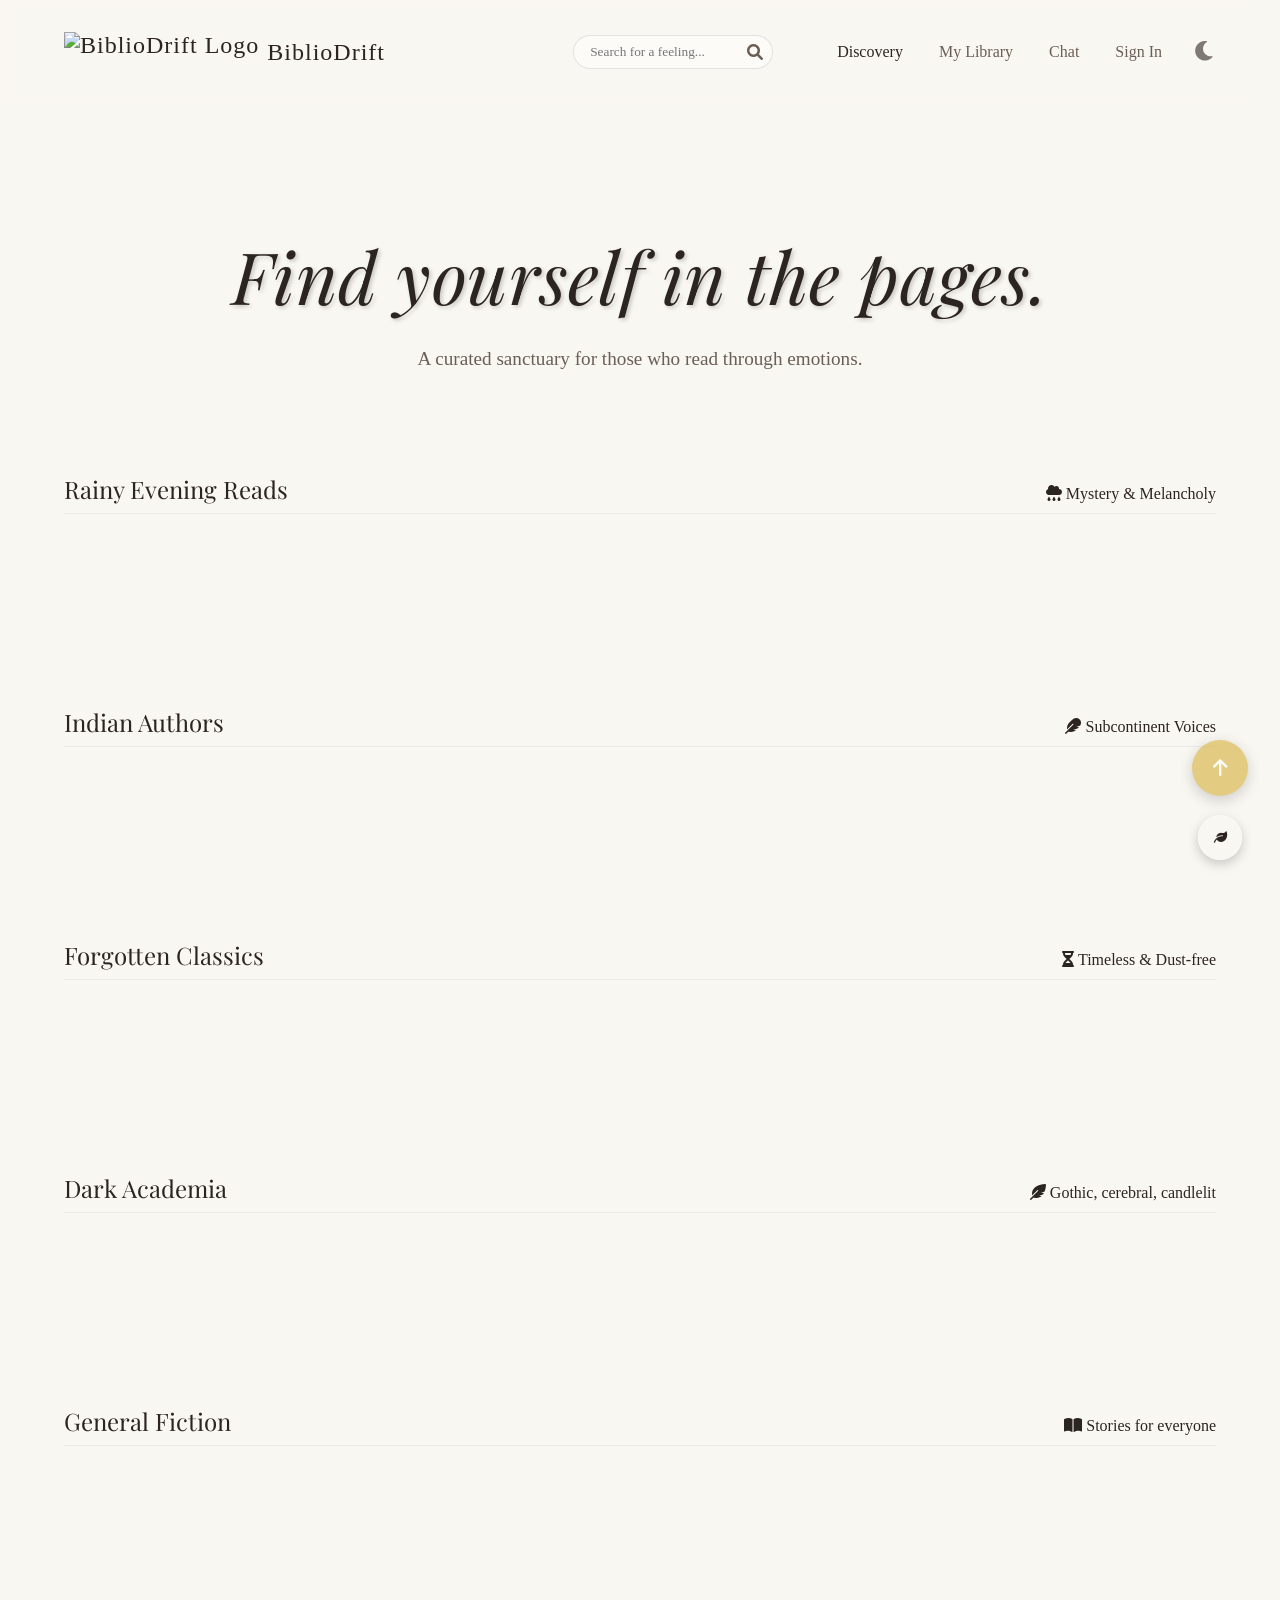
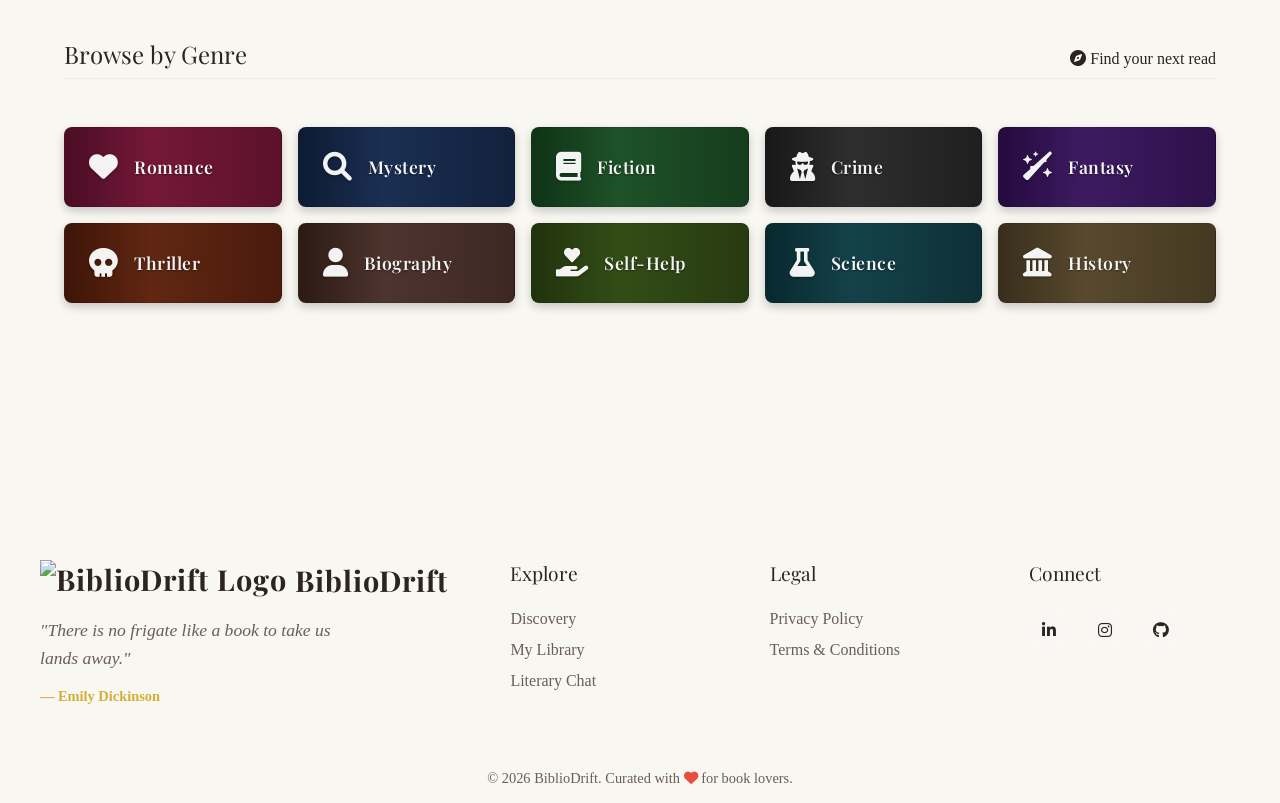
==== frontend/pages/index.html @ e549abc8 "Merge branch 'main' into feature/Contribution-Graph-Heatmap" ====
<!doctype html>
<html lang="en">

<head>
  <meta charset="UTF-8" />
  <script>
    (function () {
      const theme = localStorage.getItem('bibliodrift_theme');
      if (theme === 'night') {
        document.documentElement.setAttribute('data-theme', 'night');
      }
    })();
  </script>
  <meta name="viewport" content="width=device-width, initial-scale=1.0" />
  <!-- Added SEO meta description to improve search engine discoverability and click-through rates -->
  <meta name="description" content="BiblioDrift — Discover books by mood, track your reading journey, and get AI-powered recommendations." />
  <title>BiblioDrift | Find yourself in the pages</title>
  <link rel="stylesheet" href="../css/style.css" />
  <link rel="stylesheet" href="../css/keyboard-shortcuts.css" />

  <!-- Fonts -->
  <link rel="preconnect" href="https://fonts.googleapis.com" />
  <link rel="preconnect" href="https://fonts.gstatic.com" crossorigin />
  <link
    href="https://fonts.googleapis.com/css2?family=Playfair+Display:ital,wght@0,400;0,600;1,400&family=Georgia&display=swap"
    rel="stylesheet" />
  <link rel="stylesheet" href="https://cdnjs.cloudflare.com/ajax/libs/font-awesome/6.0.0/css/all.min.css" />

  <!-- Security: DOMPurify for XSS prevention -->
  <script src="https://cdn.jsdelivr.net/npm/dompurify@3.0.6/dist/purify.min.js"></script>
  <link rel="icon" href="../assets/images/biblioDrift_favicon.png" type="image/png">
  <!-- PWA -->
  <link rel="manifest" href="../manifest.json">
  <meta name="theme-color" content="#2c2420">
  <meta name="apple-mobile-web-app-capable" content="yes">
  <meta name="apple-mobile-web-app-status-bar-style" content="black-translucent">
  <meta name="apple-mobile-web-app-title" content="BiblioDrift">
  <link rel="apple-touch-icon" href="../assets/images/biblioDrift_favicon.png">
</head>

<body>
  <header>
    <a href="index.html" class="logo">
      <img style="height: 40px" src="../assets/images/biblioDrift_favicon.png" alt="BiblioDrift Logo"> BiblioDrift
    </a>
    <div class="header-controls">
      <div class="search-bar">
        <input type="text" id="searchInput" class="search-input" placeholder="Search for a feeling...">
        <i class="fa-solid fa-search search-icon" id="searchIcon"></i>
      </div>
      <nav class="nav-links">
        <div class="tooltip">
          <a href="index.html" class="active">Discovery</a>
          <span class="tooltip-text"><i class="fa-solid fa-wand-magic-sparkles"></i> Explore books</span>
        </div>
        <div class="tooltip">
          <a href="library.html">My Library</a>
          <span class="tooltip-text"><i class="fa-solid fa-book"></i> My Library</span>
        </div>
        <div class="tooltip">
          <a href="chat.html">Chat</a>
          <span class="tooltip-text"><i class="fa-solid fa-comments"></i> Chat</span>
        </div>
        <!-- DYNAMIC AUTH LINK -->
        <div class="tooltip">
          <a href="auth.html" id="navAuthLink">Sign In</a>
          <span class="tooltip-text" id="navAuthTooltip"><i class="fa-solid fa-key"></i> Access account</span>
        </div>
      </nav>
      <button id="themeToggle" class="btn-icon" title="Toggle Theme">
        <i class="fa-solid fa-moon"></i>
      </button>
    </div>
  </header>

  <main>
    <section class="hero">
      <h1>Find yourself in the pages.</h1>
      <p>A curated sanctuary for those who read through emotions.</p>
    </section>

    <!-- SEARCH RESULTS SECTION (Initially Hidden) -->
    <section id="search-results-section" class="curated-section" hidden>
      <div class="section-header">
        <h2 id="search-query-display">Search Results</h2>
        <span><i class="fa-solid fa-magnifying-glass"></i> Exploring your query</span>
      </div>
      <div class="curated-row" id="search-results-grid">
        <!-- Dynamically Appended Books -->
      </div>
    </section>

    <!-- Curated Sections -->
    <section class="curated-section">
      <div class="section-header">
        <h2>Rainy Evening Reads</h2>
        <span><i class="fa-solid fa-cloud-rain"></i> Mystery & Melancholy</span>
      </div>
      <div class="curated-row" id="row-rainy"></div>
    </section>

    <section class="curated-section">
      <div class="section-header">
        <h2>Indian Authors</h2>
        <span><i class="fa-solid fa-feather"></i> Subcontinent Voices</span>
      </div>
      <div class="curated-row" id="row-indian"></div>
    </section>

    <section class="curated-section">
      <div class="section-header">
        <h2>Forgotten Classics</h2>
        <span><i class="fa-solid fa-hourglass"></i> Timeless & Dust-free</span>
      </div>
      <div class="curated-row" id="row-classics"></div>
    </section>

    <section class="curated-section">
      <div class="section-header">
        <h2>Dark Academia</h2>
        <span><i class="fa-solid fa-feather-pointed"></i> Gothic, cerebral, candlelit</span>
      </div>
      <div class="curated-row" id="row-dark-academia"></div>
    </section>

    <section class="curated-section">
      <div class="section-header">
        <h2>General Fiction</h2>
        <span><i class="fa-solid fa-book-open"></i> Stories for everyone</span>
      </div>
      <div class="curated-row" id="row-fiction"></div>
    </section>

    <!-- Genre Grid Section -->
    <section class="curated-section genre-section">
      <div class="section-header">
        <h2>Browse by Genre</h2>
        <span><i class="fa-solid fa-compass"></i> Find your next read</span>
      </div>
      <div class="genre-grid" id="genre-grid">
        <div class="genre-card" data-genre="romance"><i class="fa-solid fa-heart"></i><span>Romance</span></div>
        <div class="genre-card" data-genre="mystery"><i class="fa-solid fa-magnifying-glass"></i><span>Mystery</span>
        </div>
        <div class="genre-card" data-genre="fiction"><i class="fa-solid fa-book"></i><span>Fiction</span></div>
        <div class="genre-card" data-genre="crime"><i class="fa-solid fa-user-secret"></i><span>Crime</span></div>
        <div class="genre-card" data-genre="fantasy"><i class="fa-solid fa-wand-sparkles"></i><span>Fantasy</span></div>
        <div class="genre-card" data-genre="thriller"><i class="fa-solid fa-skull"></i><span>Thriller</span></div>
        <div class="genre-card" data-genre="biography"><i class="fa-solid fa-user"></i><span>Biography</span></div>
        <div class="genre-card" data-genre="self-help"><i
            class="fa-solid fa-hand-holding-heart"></i><span>Self-Help</span></div>
        <div class="genre-card" data-genre="science"><i class="fa-solid fa-flask"></i><span>Science</span></div>
        <div class="genre-card" data-genre="history"><i class="fa-solid fa-landmark"></i><span>History</span></div>
      </div>
    </section>

    <!-- Genre Modal -->
    <dialog id="genre-modal" class="genre-modal">
      <div class="genre-modal-content">
        <div class="genre-modal-header">
          <h2 id="genre-modal-title">Genre Books</h2>
          <button class="close-genre-modal" id="close-genre-modal"><i class="fa-solid fa-xmark"></i></button>
        </div>
        <div class="genre-modal-body">
          <div class="genre-books-grid" id="genre-books-grid"></div>
        </div>
      </div>
    </dialog>

    <!-- Book Details Modal -->
    <dialog id="book-details-modal" class="glass-modal">
      <div class="modal-content">
        <button class="close-modal-btn" id="closeModalBtn"><i class="fa-solid fa-xmark"></i></button>
        <div class="modal-body">
          <div class="modal-media"><img id="modal-img" src="" alt="Book Cover" /></div>
          <div class="modal-info">
            <h2 id="modal-title">Book Title</h2>
            <p id="modal-author" class="modal-subtitle">Author Name</p>
            <div class="ai-insight-box">
              <div class="ai-header"><i class="fa-solid fa-wand-magic-sparkles"></i><span>AI Insight</span></div>
              <div id="modal-summary">
                <div class="text-skeleton skeleton"></div>
                <div class="text-skeleton skeleton" style="width: 90%"></div>
                <div class="text-skeleton skeleton" style="width: 70%"></div>
              </div>
            </div>
            <div class="modal-actions">
              <button id="modal-add-btn" class="btn-primary"><i class="fa-regular fa-heart"></i> Add to Library</button>
              <button id="modal-preview-btn" class="btn-preview"><i class="fa-solid fa-book-open"></i> Preview</button>
              <button id="modal-share-btn" class="btn-secondary modal-share-btn"><i class="fa-solid fa-share-nodes"></i>
                Share</button>
            </div>
          </div>
        </div>
      </div>
    </dialog>
  </main>




  <!-- Enhanced Footer -->
  <footer class="main-footer">
    <div class="footer-container">
      <div class="footer-brand">
        <a href="index.html" class="logo">
          <img style="height: 40px" src="../assets/images/biblioDrift_favicon.png" alt="BiblioDrift Logo"> BiblioDrift
        </a>
        <p class="footer-tagline">"There is no frigate like a book to take us lands away."</p>
        <p class="footer-subtext">&mdash; Emily Dickinson</p>
      </div>
      <div class="footer-nav">
        <h3>Explore</h3>
        <ul>
          <li><a href="index.html">Discovery</a></li>
          <li><a href="library.html">My Library</a></li>
          <li><a href="chat.html">Literary Chat</a></li>
        </ul>
      </div>
      <div class="footer-legal">
        <h3>Legal</h3>
        <ul>
          <li><a href="privacy-policy.html">Privacy Policy</a></li>
          <li><a href="terms-and-conditions.html">Terms & Conditions</a></li>
        </ul>
      </div>
      <div class="footer-social">
        <h3>Connect</h3>
        <div class="social-icons">
          <a href="https://www.linkedin.com/in/devanshi5malhotra/" target="_blank" rel="noopener noreferrer" title="LinkedIn"><i class="fab fa-linkedin-in"></i></a>
          <a href="#" title="Instagram"><i class="fab fa-instagram"></i></a>
          <a href="https://github.com/devanshi14malhotra/BiblioDrift" target="_blank" rel="noopener noreferrer"
            title="GitHub"><i class="fa-brands fa-github"></i></a>
        </div>
      </div>
    </div>
    <div class="footer-bottom">
      <p>&copy; 2026 BiblioDrift. Curated with <i class="fa-solid fa-heart"></i> for book lovers.</p>
    </div>
  </footer>

  <script src="../js/config.js"></script>
  <script src="../js/app.js"></script>
  <script src="../js/book-preview.js"></script>
  <script src="../script/header-scroll.js"></script>


  <!-- Back to Top Button -->
  <button id="backToTop" class="btn-icon back-to-top" title="Back to Top" onclick="window.scrollTo({top: 0, behavior: 'smooth'});">
    <i class="fa-solid fa-arrow-up"></i>
  </button>

  <!-- Ambient Sanctuary UI -->
  <div class="ambient-sanctuary">
    <button id="ambientToggle" title="Ambient Sanctuary">
      <i class="fa-solid fa-leaf"></i>
    </button>
    <div id="ambientPanel" class="ambient-panel">
      <h3 style="color: var(--text-main) !important;">Ambient Sanctuary</h3>
      <div class="ambient-option">
        <span style="color: var(--text-main) !important;"><i class="fa-solid fa-cloud-rain"></i> Rainy Evening</span>
        <label class="switch">
          <input type="checkbox" id="rainToggle">
          <span class="slider"></span>
        </label>
      </div>
      <div class="ambient-option">
        <span style="color: var(--text-main) !important;"><i class="fa-solid fa-fire"></i> Cozy Fireplace</span>
        <label class="switch">
          <input type="checkbox" id="fireToggle">
          <span class="slider"></span>
        </label>
      </div>
      <div class="volume-control">
        <label for="ambientVolume" style="color: var(--text-main) !important;"><i class="fa-solid fa-volume-high"></i> Volume</label>
        <input type="range" id="ambientVolume" min="0" max="1" step="0.1" value="0.5" style="width: 100%;">
      </div>
    </div>
  </div>

  <script src="../js/ambient.js"></script>
  <script src="../js/security.js"></script>
  <script src="../js/pwa.js"></script>
</body>

</html>
---- frontend/css/style.css ----
:root {
    /* Day Theme (Default) */
    --bg-color: #f9f7f2;
    --header-bg: rgba(249, 247, 242, 0.8);
    --text-main: #2c2420;
    --text-muted: #6b5e55;
    --accent-gold: #d4af37;
    --wood-dark: #5d4037;
    --wood-light: #8d6e63;
    --glass-bg: rgba(255, 255, 255, 0.1);
    --glass-border: rgba(255, 255, 255, 0.2);
    --shadow-soft: 0 10px 30px rgba(0, 0, 0, 0.05);
    --input-bg: rgba(255, 255, 255, 0.5);
    --input-border: rgba(0, 0, 0, 0.1);
    --book-bg: #fff;
    --paper-color: #fffdf9;

    /* Vibe Colors */
    --vibe-mystery: #78909c;
    --vibe-romance: #ef9a9a;
    --vibe-classic: #a1887f;

    /* Dimensions */
    --book-width: 160px;
    --book-height: 240px;
    --book-thick: 40px;
}

[data-theme="night"] {
    /* Night Theme (Dark Wood) */
    --bg-color: #1e1a18;
    --header-bg: rgba(30, 26, 24, 0.85);
    --text-main: #e0d5cb;
    --text-muted: #a89a8e;
    --accent-gold: #fccb4e;
    --wood-dark: #3e2723;
    --wood-light: #5d4037;
    --glass-bg: rgba(0, 0, 0, 0.3);
    --glass-border: rgba(255, 255, 255, 0.05);
    --shadow-soft: 0 10px 40px rgba(0, 0, 0, 0.4);
    --input-bg: rgba(0, 0, 0, 0.2);
    --input-border: rgba(255, 255, 255, 0.1);
    --book-bg: #2c2420;
    --paper-color: #e0d5cb;
}

* {
    box-sizing: border-box;
    margin: 0;
    padding: 0;
}

html {
    scroll-behavior: smooth;
    transition: background-color 0.4s ease, color 0.4s ease;
}

body {
    background-color: var(--bg-color);
    color: var(--text-main);
    font-family: "Georgia", serif;
    /* Classic serif for books */
    overflow-x: hidden;
    min-height: 100vh;
    transition: background-color 0.4s ease, color 0.4s ease, border-color 0.4s ease, box-shadow 0.4s ease;
}

/* Explicit night-mode overrides — bulletproof fallback */
[data-theme="night"] body,
html[data-theme="night"],
html[data-theme="night"] body {
    background-color: #1e1a18 !important;
    color: #e0d5cb !important;
}

[data-theme="night"] header {
    background: rgba(30, 26, 24, 0.85) !important;
}

[data-theme="night"] .search-input,
[data-theme="night"] input {
    background: rgba(0, 0, 0, 0.2) !important;
    color: #e0d5cb !important;
    border-color: rgba(255, 255, 255, 0.1) !important;
}

/* Global Wooden Scrollbar Styling */
::-webkit-scrollbar {
    width: 12px;
}

::-webkit-scrollbar-track {
    background: var(--bg-color);
}

::-webkit-scrollbar-thumb {
    background: linear-gradient(180deg, var(--wood-dark), var(--wood-light));
    border-radius: 6px;
    border: 2px solid var(--bg-color);
}

::-webkit-scrollbar-thumb:hover {
    background: linear-gradient(180deg, var(--wood-light), var(--wood-dark));
    box-shadow: inset 0 0 6px rgba(0, 0, 0, 0.3);
}

h1,
h2,
h3 {
    font-weight: normal;
    font-family: "Playfair Display", serif;
    /* Elegant headings */
}

/* --- Layout --- */
header {
    padding: 2rem 4rem;
    display: flex;
    justify-content: space-between;
    align-items: center;
    position: sticky;
    top: 0;
    z-index: 100;
    background: var(--header-bg);
    backdrop-filter: blur(10px);
    transition: background-color 0.4s ease, color 0.4s ease, backdrop-filter 0.4s ease;
}

.header-controls {
    display: flex;
    align-items: center;
    gap: 2rem;
}

.search-bar {
    position: relative;
    display: flex;
    align-items: center;
}

.search-input {
    background: var(--input-bg);
    border: 1px solid var(--input-border);
    padding: 0.5rem 1rem;
    border-radius: 20px;
    font-family: "Georgia", serif;
    width: 200px;
    transition: all 0.4s ease;
    outline: none;
    color: var(--text-main);
}

.search-input:focus {
    background: var(--book-bg);
    width: 300px;
    box-shadow: var(--shadow-soft);
}

.search-icon {
    position: absolute;
    right: 10px;
    color: var(--text-muted);
    cursor: pointer;
    transition: color 0.3s ease;
}

.search-icon:hover {
    color: var(--text-main);
}

.logo {
    font-size: 1.5rem;
    letter-spacing: 1px;
    color: var(--text-main);
    text-decoration: none;
    display: flex;
    align-items: center;
    gap: 0.5rem;
}

.nav-links a {
    text-decoration: none;
    color: var(--text-muted);
    margin-left: 2rem;
    transition: color 0.3s ease;
}

.nav-links a:hover,
.nav-links a.active {
    color: var(--text-main);
}

/* === ANIMATED HOVER TOOLTIPS FOR NAVIGATION (NEW) === */
.tooltip {
    position: relative;
    display: inline-block;
}

.tooltip-text {
    position: absolute;
    left: 50%;
    bottom: calc(100% + 8px);
    transform: translateX(-50%) scale(0.95) translateY(6px);
    padding: 10px 14px;
    background: #fffaf3;
    color: #2b2b2b;
    font-size: 13px;
    font-weight: 500;
    white-space: nowrap;
    border-radius: 10px;
    box-shadow: 0 8px 20px rgba(0, 0, 0, 0.15);
    border: 1px solid rgba(0, 0, 0, 0.08);
    opacity: 0;
    visibility: hidden;
    pointer-events: none;
    transition: all 0.25s ease;
    z-index: 9999;
}

.tooltip-text::after {
    content: "";
    position: absolute;
    top: 100%;
    left: 50%;
    transform: translateX(-50%) rotate(45deg);
    width: 12px;
    height: 12px;
    background: #fffaf3;
    border-left: 1px solid rgba(0, 0, 0, 0.08);
    border-bottom: 1px solid rgba(0, 0, 0, 0.08);
}

.tooltip:hover .tooltip-text {
    opacity: 1;
    visibility: visible;
    transform: translateX(-40%) scale(1) translateY(0);
}

.tooltip-text i {
    margin-right: 5px;
    color: var(--accent-gold);
}

main {
    padding: 2rem 4rem;
    max-width: 1400px;
    margin: 0 auto;
}

/* --- Hero --- */
.hero {
    text-align: center;
    padding: 6rem 1rem;
    animation: heroFade 1s ease-out;
}

@keyframes heroFade {
    from {
        opacity: 0;
        transform: translateY(15px);
    }

    to {
        opacity: 1;
        transform: translateY(0);
    }
}

.hero h1 {
    font-size: clamp(2.5rem, 8vw, 4.5rem);
    margin-bottom: 1.5rem;
    font-style: italic;
    line-height: 1.2;
    letter-spacing: 0.5px;
    text-shadow: 2px 2px 4px rgba(0, 0, 0, 0.2);
}

.hero p {
    color: var(--text-muted);
    font-size: 1.2rem;
    line-height: 1.8;
    max-width: 55ch;
    margin: 0 auto;
}

/* --- Curated Tables (Horizontal Scroll) --- */
.curated-section {
    margin-bottom: 6rem;
}

.section-header {
    margin-bottom: 2rem;
    border-bottom: 1px solid rgba(0, 0, 0, 0.05);
    padding-bottom: 0.5rem;
    display: flex;
    justify-content: space-between;
    align-items: baseline;
}

.curated-row {
    display: flex;
    gap: 3rem;
    padding: 2rem 1rem;
    overflow-x: visible;
    /* Allow 3D overflow */
    perspective: 1000px;
}

/* --- 3D Book Component --- */
.book-scene {
    width: var(--book-width);
    height: var(--book-height);
    perspective: 1000px;
    cursor: pointer;
    /* Random slight rotation for organic feel - handled in JS usually, but default here */
}

.book {
    width: 100%;
    height: 100%;
    position: relative;
    transform-style: preserve-3d;
    /* Bouncy cozy feel */
    transform-origin: center center -20px;
    /* Pivot inside the book */
    animation: floatIn 0.8s ease-out backwards;
}

@keyframes floatIn {
    from {
        opacity: 0;
        transform: translateY(50px) scale(0.9);
    }

    to {
        opacity: 1;
        transform: translateY(0) scale(1);
    }
}

.book.flipped {
    transform: rotateY(180deg) scale(1.2) translateZ(50px);
    /* Expand and bring closer */
    z-index: 100;
}

/* Book Faces */
.book__face {
    position: absolute;
    width: 100%;
    height: 100%;
    backface-visibility: hidden;
    /* Hide back when front is clear */
    border-radius: 4px 8px 8px 4px;
    box-shadow: 5px 5px 15px rgba(0, 0, 0, 0.15);
}

.book__face--front {
    background: var(--book-bg);
    transform: rotateY(0deg);
    z-index: 2;
}

.book__face--front img {
    width: 100%;
    height: 100%;
    object-fit: cover;
    border-radius: 4px 8px 8px 4px;
}

.book__face--back {
    transform: rotateY(180deg);
    background: var(--paper-color);
    /* Paper color */
    padding: 1.5rem;
    display: flex;
    flex-direction: column;
    justify-content: space-between;
    border: 1px solid var(--glass-border);
    z-index: 1;
    color: #2c2420;
    /* Keep text dark for paper feel even in night mode */
}

/* The Spine */
.book__face--spine {
    position: absolute;
    width: var(--book-thick);
    height: 100%;
    left: 0;
    top: 0;
    transform: rotateY(-90deg) translateZ(calc(var(--book-thick) / 2));
}

/* Improved 3D Box Model */
/* Re-defining .book for proper thickness volume */
.book {
    transform-origin: center center -20px;
    /* Pivot inside the book */
}

.book__face--front {
    transform: translateZ(20px);
}

.book__face--back {
    transform: rotateY(180deg) translateZ(20px);
}

.book__face--spine {
    width: 40px;
    height: 100%;
    background: #333;
    /* Default spine color */
    transform: rotateY(-90deg) translateZ(20px);
    /* Adjust positioning to be flush left of front face */
    left: -20px;
    /* Half thickness */
}

.book__face--right {
    /* Pages */
    width: 40px;
    height: 100%;
    background: linear-gradient(to right, #fff, #f0f0f0 20%, #fff 40%);
    transform: rotateY(90deg) translateZ(140px);
    /* Width - half thickness */
    left: auto;
    right: -20px;
}

/* Hover Effect: Pull out */
.book-scene:hover .book:not(.flipped) {
    transform: translateZ(30px) translateY(-10px) rotateY(-10deg);
}

/* Glassmorphism Overlay (Quick view) */
.glass-overlay {
    position: absolute;
    bottom: 10px;
    left: 10px;
    right: 10px;
    background: rgba(255, 255, 255, 0.7);
    backdrop-filter: blur(8px);
    padding: 0.5rem;
    border-radius: 6px;
    opacity: 0;
    transform: translateY(10px);
    transition: all 0.3s ease;
    pointer-events: none;
    /* Let clicks pass to book */
}

.book-scene:hover .glass-overlay {
    opacity: 1;
    transform: translateY(0);
}

/* Back of book content */
.handwritten-note {
    font-family: "Courier New", Courier, monospace;
    /* Placeholder for handwriting font */
    color: var(--text-muted);
    font-size: 0.9rem;
    line-height: 1.4;
    background: #fffdc2;
    padding: 10px;
    transform: rotate(-2deg);
    box-shadow: 2px 2px 5px rgba(0, 0, 0, 0.1);
    margin-bottom: 1rem;
}

.book-actions {
    display: flex;
    gap: 0.5rem;
}

.btn-icon {
    border: none;
    background: none;
    cursor: pointer;
    font-size: 1.2rem;
    opacity: 0.6;
    transition: opacity 0.2s;
}

.btn-icon:hover {
    opacity: 1;
    transform: scale(1.1);
}

/* --- Virtual Shelves --- */
.shelves-container {
    display: flex;
    flex-direction: column;
    gap: 4rem;
    padding: 2rem 0;
}

.shelf-row {
    position: relative;
    padding: 0 2rem 1.5rem 2rem;
    /* Realistic Wood Texture Gradient */
    background:
        repeating-linear-gradient(90deg,
            transparent 0,
            transparent 4px,
            rgba(0, 0, 0, 0.02) 5px,
            transparent 10px),
        linear-gradient(to bottom, #5d4037 0%, #3e2723 100%);
    border-bottom: 25px solid #281a15;
    /* Thicker front lip */
    border-radius: 4px;
    box-shadow:
        0 20px 20px -10px rgba(0, 0, 0, 0.3),
        inset 0 2px 20px rgba(0, 0, 0, 0.2);
    display: flex;
    align-items: flex-end;
    gap: 1.5rem;
    /* More spacing for expanded books */
    min-height: 280px;
}

.shelf-row::after {
    /* Depth shadow on wall behind books */
    content: "";
    position: absolute;
    bottom: 25px;
    /* Above bottom lip */
    left: 0;
    right: 0;
    height: 100%;
    z-index: -1;
    background: linear-gradient(to bottom,
            rgba(0, 0, 0, 0.1),
            rgba(0, 0, 0, 0.4));
    pointer-events: none;
}

.shelf-label {
    position: absolute;
    top: -20px;
    left: 0;
    font-size: 1.2rem;
    color: var(--wood-light);
    font-style: italic;
}

/* --- Mood Analysis Styles --- */

/* Mood Tags on Book Covers */
.mood-tags {
    position: absolute;
    top: 5px;
    left: 5px;
    display: flex;
    flex-direction: column;
    gap: 2px;
}

.mood-tag {
    background: rgba(0, 0, 0, 0.7);
    color: white;
    padding: 2px 6px;
    border-radius: 10px;
    font-size: 0.7rem;
    font-weight: bold;
    text-transform: capitalize;
}

/* Mood-specific colors */
.mood-cozy {
    background: #8d6e63 !important;
}

.mood-dark {
    background: #424242 !important;
}

.mood-mysterious {
    background: #5e35b1 !important;
}

.mood-romantic {
    background: #e91e63 !important;
}

.mood-adventurous {
    background: #ff5722 !important;
}

.mood-melancholy {
    background: #607d8b !important;
}

.mood-uplifting {
    background: #4caf50 !important;
}

.mood-intense {
    background: #f44336 !important;
}

.mood-whimsical {
    background: #9c27b0 !important;
}

.mood-thought-provoking {
    background: #795548 !important;
}

/* Glass overlay mood tags */
.glass-mood-tags {
    margin-top: 0.5rem;
    display: flex;
    gap: 0.25rem;
    flex-wrap: wrap;
}

.glass-mood-tag {
    background: rgba(255, 255, 255, 0.3);
    padding: 1px 4px;
    border-radius: 8px;
    font-size: 0.6rem;
    text-transform: capitalize;
}

/* Back of book mood analysis */
.mood-analysis {
    margin-top: 1rem;
    padding-top: 0.5rem;
    border-top: 1px solid rgba(0, 0, 0, 0.1);
}

.mood-tags-back {
    display: flex;
    gap: 0.25rem;
    flex-wrap: wrap;
    margin-top: 0.25rem;
}

.mood-tag-small {
    background: var(--accent-gold);
    color: white;
    padding: 1px 4px;
    border-radius: 6px;
    font-size: 0.6rem;
    text-transform: capitalize;
}

/* Mood Analysis Modal */
.mood-modal {
    position: fixed;
    top: 0;
    left: 0;
    width: 100%;
    height: 100%;
    background: rgba(0, 0, 0, 0.7);
    display: flex;
    justify-content: center;
    align-items: center;
    z-index: 1000;
    backdrop-filter: blur(5px);
}

.mood-modal-content {
    background: var(--book-bg);
    border-radius: 12px;
    max-width: 500px;
    width: 90%;
    max-height: 80vh;
    overflow-y: auto;
    box-shadow: var(--shadow-soft);
    border: 1px solid var(--glass-border);
}

.mood-modal-header {
    padding: 1.5rem;
    border-bottom: 1px solid var(--glass-border);
    display: flex;
    justify-content: space-between;
    align-items: center;
}

.mood-modal-header h3 {
    margin: 0;
    color: var(--text-main);
}

.close-modal {
    background: none;
    border: none;
    font-size: 1.5rem;
    cursor: pointer;
    color: var(--text-muted);
    padding: 0;
    width: 30px;
    height: 30px;
    display: flex;
    align-items: center;
    justify-content: center;
}

.close-modal:hover {
    color: var(--text-main);
}

.mood-modal-body {
    padding: 1.5rem;
}

.mood-section {
    margin-bottom: 1.5rem;
}

.mood-section h4 {
    margin: 0 0 0.5rem 0;
    color: var(--text-main);
    font-size: 1rem;
}

/* Sentiment Bar */
.sentiment-bar {
    width: 100%;
    height: 8px;
    background: #e0e0e0;
    border-radius: 4px;
    overflow: hidden;
    margin: 0.5rem 0;
}

.sentiment-fill {
    height: 100%;
    background: linear-gradient(to right, #f44336, #ff9800, #4caf50);
    transition: width 0.3s ease;
}

/* Large mood tags in modal */
.mood-tags-large {
    display: flex;
    gap: 0.5rem;
    flex-wrap: wrap;
}

.mood-tag-large {
    padding: 0.5rem 1rem;
    border-radius: 20px;
    font-size: 0.9rem;
    font-weight: bold;
    color: white;
    text-transform: capitalize;
}

/* Vibe quote styling */
.vibe-quote {
    background: var(--paper-color);
    padding: 1rem;
    border-radius: 8px;
    font-style: italic;
    color: #2c2420;
    border-left: 4px solid var(--accent-gold);
    margin: 0.5rem 0;
}

/* Mood button in book actions */
.mood-btn {
    color: var(--accent-gold) !important;
}

.mood-btn:hover {
    color: var(--wood-dark) !important;
    transform: scale(1.1);
}

/* Responsive mood modal */
@media (max-width: 768px) {
    .mood-modal-content {
        width: 95%;
        margin: 1rem;
    }

    .mood-tags-large {
        flex-direction: column;
    }

    .mood-tag-large {
        text-align: center;
    }
}

/* Utilities */
.hidden {
    display: none;
}

.fade-in {
    animation: fadeIn 1s ease;
}

@keyframes fadeIn {
    from {
        opacity: 0;
        transform: translateY(10px);
    }

    to {
        opacity: 1;
        transform: translateY(0);
    }
}

/* Theme Toggle Button Enhancement */
#themeToggle {
    font-size: 1.4rem;
    color: var(--text-main);
    cursor: pointer;
    transition:
        transform 0.3s ease,
        color 0.3s ease;
}

#themeToggle:hover {
    transform: rotate(15deg) scale(1.1);
    color: var(--accent-gold);
}


.footer {
    min-height: 120px;
    width: 100%;
    background-color: #222;
    display: flex;
    flex-direction: column;
    justify-content: center;
    align-items: center;
    gap: 1.2rem;
    padding: 2rem 0;
    margin-top: 4rem;
}

.social_icons {
    display: flex;
    gap: 2rem;
    z-index: 999;
}

.social_icons a {
    color: var(--accent-gold);
    font-size: 2rem;
    transition:
        transform 0.3s ease,
        color 0.3s ease;
    text-decoration: none;
}

.social_icons a:hover {
    color: white;
    transform: translateY(-5px);
}

.reading-progress {
    margin-top: 0.75rem;
    opacity: 0.85;
}

.progress-slider {
    width: 100%;
    accent-color: var(--accent-gold);
}

.reading-progress small {
    font-size: 0.7rem;
    opacity: 0.7;
}

/* --- Glass Modal --- */
.glass-modal {
    margin: auto;
    width: 90%;
    max-width: 900px;
    background: transparent;
    border: none;
    padding: 0;
    overflow: visible;
}

.glass-modal::backdrop {
    background: rgba(0, 0, 0, 0.4);
    backdrop-filter: blur(5px);
}

.modal-content {
    background: rgba(255, 255, 255, 0.65);
    backdrop-filter: blur(20px);
    -webkit-backdrop-filter: blur(20px);
    border: 1px solid var(--glass-border);
    border-radius: 20px;
    box-shadow: 0 25px 50px -12px rgba(0, 0, 0, 0.25);
    padding: 2.5rem;
    position: relative;
    overflow: hidden;
    animation: modalIn 0.4s cubic-bezier(0.175, 0.885, 0.32, 1.275);
}

[data-theme="night"] .modal-content {
    background: rgba(30, 26, 24, 0.8);
    border: 1px solid rgba(255, 255, 255, 0.1);
}

@keyframes modalIn {
    from {
        opacity: 0;
        transform: scale(0.9) translateY(20px);
    }

    to {
        opacity: 1;
        transform: scale(1) translateY(0);
    }
}

.close-modal-btn {
    position: absolute;
    top: 1.5rem;
    right: 1.5rem;
    background: var(--glass-bg);
    border: none;
    width: 2.5rem;
    height: 2.5rem;
    border-radius: 50%;
    cursor: pointer;
    font-size: 1.2rem;
    color: var(--text-muted);
    transition: all 0.2s;
    display: flex;
    justify-content: center;
    align-items: center;
    z-index: 10;
}

.close-modal-btn:hover {
    background: var(--accent-gold);
    color: #fff;
    transform: rotate(90deg);
}

.modal-body {
    display: grid;
    grid-template-columns: 300px 1fr;
    gap: 3rem;
}

.modal-media {
    display: flex;
    justify-content: center;
    align-items: center;
}

.modal-media img {
    width: 100%;
    height: auto;
    border-radius: 12px;
    box-shadow: 10px 10px 30px rgba(0, 0, 0, 0.2);
    transform: rotate(-3deg);
    transition: transform 0.3s;
}

.modal-media img:hover {
    transform: rotate(0) scale(1.02);
}

.modal-info {
    display: flex;
    flex-direction: column;
    gap: 1.5rem;
}

.modal-info h2 {
    font-size: 2.5rem;
    line-height: 1.2;
    margin-bottom: 0;
}

.modal-subtitle {
    font-size: 1.2rem;
    color: var(--text-muted);
    font-style: italic;
    margin-top: -1rem;
}

/* AI Insight Box */
.ai-insight-box {
    background: #fdfaf5;
    border: 1px solid rgba(212, 175, 55, 0.2);
    border-left: 4px solid var(--accent-gold);
    padding: 1.2rem 1.5rem;
    border-radius: 12px;
    margin-top: 1.5rem;
    box-shadow: 0 2px 8px rgba(0,0,0,0.03);
}

#modal-ai-note {
    font-family: "Georgia", serif;
    font-style: italic;
    color: #4a3f35 !important; /* Dark brown for high contrast */
    line-height: 1.6;
    font-size: 1.05rem;
    display: block;
}

[data-theme="night"] .ai-insight-box {
    background: linear-gradient(135deg,
            rgba(255, 255, 255, 0.05),
            rgba(0, 0, 0, 0.2));
}

.ai-insight-box::before {
    content: "";
    position: absolute;
    top: 0;
    left: 0;
    right: 0;
    height: 2px;
    background: linear-gradient(90deg,
            transparent,
            var(--accent-gold),
            transparent);
    opacity: 0.5;
}

.ai-header {
    display: flex;
    align-items: center;
    gap: 0.8rem;
    font-family: "Courier New", monospace;
    /* Tech feel */
    font-weight: bold;
    color: var(--accent-gold);
    margin-bottom: 1rem;
    text-transform: uppercase;
    letter-spacing: 1px;
    font-size: 0.9rem;
}

#modal-summary {
    line-height: 1.6;
    color: var(--text-main);
}

.modal-actions {
    margin-top: auto;
    display: flex;
    gap: 1rem;
}

.btn-primary {
    background: var(--text-main);
    color: var(--bg-color);
    border: none;
    padding: 1rem 2rem;
    border-radius: 30px;
    font-family: "Georgia", serif;
    font-size: 1.1rem;
    cursor: pointer;
    transition: all 0.3s;
    display: flex;
    align-items: center;
    gap: 0.8rem;
}

.btn-primary:hover {
    background: var(--accent-gold);
    color: #fff;
    transform: translateY(-2px);
    box-shadow: 0 5px 15px rgba(0, 0, 0, 0.1);
}

/* Responsive Modal */
@media (max-width: 768px) {
    .modal-body {
        grid-template-columns: 1fr;
    }

    .modal-media img {
        max-width: 200px;
        transform: rotate(0);
    }

    .modal-content {
        padding: 1.5rem;
    }
}

/* ===== CHAT INTERFACE STYLES ===== */

.chat-container {
    max-width: 900px;
    margin: 0 auto;
    height: calc(100vh - 80px);
    display: flex;
    flex-direction: column;
    background: var(--glass-bg);
    backdrop-filter: blur(20px);
    border: 1px solid var(--glass-border);
    border-radius: 20px;
    overflow: hidden;
    box-shadow: var(--shadow-soft);
}

.chat-header {
    padding: 20px 25px;
    background: var(--glass-bg);
    border-bottom: 1px solid var(--glass-border);
    display: flex;
    justify-content: space-between;
    align-items: center;
}

.bookseller-info {
    display: flex;
    align-items: center;
    gap: 15px;
}

.bookseller-avatar {
    width: 50px;
    height: 50px;
    background: var(--accent-gold);
    border-radius: 50%;
    display: flex;
    align-items: center;
    justify-content: center;
    color: var(--wood-dark);
    font-size: 20px;
    box-shadow: 0 4px 15px rgba(212, 175, 55, 0.3);
}

.bookseller-details h2 {
    font-family: 'Playfair Display', serif;
    color: var(--text-main);
    font-size: 1.4rem;
    margin-bottom: 4px;
}

.status {
    display: flex;
    align-items: center;
    gap: 8px;
    color: var(--text-muted);
    font-size: 0.9rem;
}

.status-dot {
    width: 8px;
    height: 8px;
    background: #4caf50;
    border-radius: 50%;
    animation: pulse 2s infinite;
}

@keyframes pulse {

    0%,
    100% {
        opacity: 1;
    }

    50% {
        opacity: 0.5;
    }
}

.chat-actions {
    display: flex;
    gap: 10px;
}

.action-btn {
    width: 40px;
    height: 40px;
    background: var(--glass-bg);
    border: 1px solid var(--glass-border);
    border-radius: 10px;
    color: var(--text-muted);
    cursor: pointer;
    transition: all 0.3s ease;
    display: flex;
    align-items: center;
    justify-content: center;
}

.action-btn:hover {
    background: var(--accent-gold);
    color: var(--wood-dark);
    transform: translateY(-2px);
}

.chat-messages {
    flex: 1;
    overflow-y: auto;
    padding: 20px 25px;
    display: flex;
    flex-direction: column;
    gap: 20px;
}

.message {
    display: flex;
    gap: 12px;
    max-width: 80%;
}

.message.user-message {
    align-self: flex-end;
    flex-direction: row-reverse;
}

.message-avatar {
    width: 35px;
    height: 35px;
    border-radius: 50%;
    display: flex;
    align-items: center;
    justify-content: center;
    font-size: 14px;
    flex-shrink: 0;
}

.bookseller-message .message-avatar {
    background: var(--accent-gold);
    color: var(--wood-dark);
}

.user-message .message-avatar {
    background: var(--wood-light);
    color: var(--paper-color);
}

.message-content {
    flex: 1;
}

.message-bubble {
    background: var(--glass-bg);
    border: 1px solid var(--glass-border);
    border-radius: 18px;
    padding: 15px 18px;
    backdrop-filter: blur(10px);
    box-shadow: 0 4px 15px rgba(0, 0, 0, 0.1);
}

.user-message .message-bubble {
    background: var(--accent-gold);
    color: var(--wood-dark);
    border-color: var(--accent-gold);
}

.message-bubble p {
    margin-bottom: 8px;
    line-height: 1.5;
    color: var(--text-main);
}

.user-message .message-bubble p {
    color: var(--wood-dark);
}

.message-bubble p:last-child {
    margin-bottom: 0;
}

.message-time {
    font-size: 0.75rem;
    color: var(--text-muted);
    margin-top: 5px;
    text-align: left;
}

.user-message .message-time {
    text-align: right;
}

.quick-suggestions {
    padding: 15px 25px;
    border-top: 1px solid var(--glass-border);
    background: var(--glass-bg);
}

.suggestions-header {
    font-size: 0.9rem;
    color: var(--text-muted);
    margin-bottom: 12px;
}

.suggestions-list {
    display: flex;
    gap: 10px;
    flex-wrap: wrap;
}

.suggestion-btn {
    background: var(--glass-bg);
    border: 1px solid var(--glass-border);
    border-radius: 20px;
    padding: 8px 15px;
    color: var(--text-main);
    cursor: pointer;
    transition: all 0.3s ease;
    font-size: 0.85rem;
    display: flex;
    align-items: center;
    gap: 6px;
    backdrop-filter: blur(10px);
}

.suggestion-btn:hover {
    background: var(--accent-gold);
    color: var(--wood-dark);
    transform: translateY(-2px);
    box-shadow: 0 4px 15px rgba(212, 175, 55, 0.3);
}

.chat-input-container {
    padding: 20px 25px;
    border-top: 1px solid var(--glass-border);
    background: var(--glass-bg);
}

.chat-input-wrapper {
    display: flex;
    gap: 12px;
    align-items: flex-end;
    background: var(--input-bg);
    border: 1px solid var(--input-border);
    border-radius: 20px;
    padding: 12px 15px;
    backdrop-filter: blur(10px);
}

#chatInput {
    flex: 1;
    background: transparent;
    border: none;
    outline: none;
    color: var(--text-main);
    font-size: 1rem;
    line-height: 1.4;
    resize: none;
    min-height: 24px;
    max-height: 120px;
    font-family: inherit;
}

#chatInput::placeholder {
    color: var(--text-muted);
}

.send-btn {
    width: 40px;
    height: 40px;
    background: var(--accent-gold);
    border: none;
    border-radius: 50%;
    color: var(--wood-dark);
    cursor: pointer;
    transition: all 0.3s ease;
    display: flex;
    align-items: center;
    justify-content: center;
    flex-shrink: 0;
}

.send-btn:hover {
    transform: scale(1.1);
    box-shadow: 0 4px 15px rgba(212, 175, 55, 0.4);
}

.send-btn:disabled {
    opacity: 0.5;
    cursor: not-allowed;
    transform: none;
}

.input-hint {
    margin-top: 8px;
    font-size: 0.8rem;
    color: var(--text-muted);
    display: flex;
    align-items: center;
    gap: 6px;
}

/* Book Recommendations in Chat */
.book-recommendation {
    margin: 15px 0;
    padding: 15px;
    background: var(--glass-bg);
    border: 1px solid var(--glass-border);
    border-radius: 12px;
    backdrop-filter: blur(10px);
}

.book-rec-header {
    display: flex;
    justify-content: space-between;
    align-items: center;
    margin-bottom: 12px;
}

.book-rec-title {
    font-weight: 600;
    color: var(--text-main);
    font-size: 0.95rem;
}

.book-rec-count {
    font-size: 0.8rem;
    color: var(--text-muted);
    background: var(--glass-bg);
    padding: 4px 8px;
    border-radius: 10px;
}

.book-rec-grid {
    display: grid;
    grid-template-columns: repeat(auto-fill, minmax(120px, 1fr));
    gap: 12px;
}

.book-rec-item {
    background: var(--glass-bg);
    border: 1px solid var(--glass-border);
    border-radius: 8px;
    padding: 10px;
    text-align: center;
    cursor: pointer;
    transition: all 0.3s ease;
    backdrop-filter: blur(5px);
}

.book-rec-item:hover {
    transform: translateY(-3px);
    box-shadow: 0 6px 20px rgba(0, 0, 0, 0.15);
    border-color: var(--accent-gold);
}

.book-rec-cover {
    width: 60px;
    height: 90px;
    background: var(--book-bg);
    border-radius: 4px;
    margin: 0 auto 8px;
    display: flex;
    align-items: center;
    justify-content: center;
    overflow: hidden;
    box-shadow: 0 2px 8px rgba(0, 0, 0, 0.1);
}

.book-rec-cover img {
    width: 100%;
    height: 100%;
    object-fit: cover;
}

.book-rec-cover i {
    font-size: 24px;
    color: var(--text-muted);
}

.book-rec-info h4 {
    font-size: 0.8rem;
    color: var(--text-main);
    margin-bottom: 4px;
    line-height: 1.2;
    display: -webkit-box;
    -webkit-line-clamp: 2;
    -webkit-box-orient: vertical;
    overflow: hidden;
}

.book-rec-info p {
    font-size: 0.7rem;
    color: var(--text-muted);
    display: -webkit-box;
    -webkit-line-clamp: 1;
    -webkit-box-orient: vertical;
    overflow: hidden;
}

/* Emotion Tags & Mood Filtering */
.emotion-tags-container {
    display: flex;
    flex-wrap: wrap;
    gap: 8px;
    margin: 12px 0;
}

.emotion-tag {
    background: var(--glass-bg);
    border: 1px solid var(--glass-border);
    border-radius: 16px;
    padding: 4px 12px;
    font-size: 0.75rem;
    color: var(--text-main);
    cursor: pointer;
    transition: all 0.2s ease;
    display: flex;
    align-items: center;
    gap: 6px;
}

.emotion-tag:hover {
    background: rgba(255, 255, 255, 0.1);
    border-color: var(--accent-gold);
}

.emotion-tag.active {
    background: var(--accent-gold);
    color: #000;
    border-color: var(--accent-gold);
}

.mood-selector-modal {
    margin-top: 16px;
    padding: 16px;
    background: rgba(0, 0, 0, 0.2);
    border-radius: 12px;
    border: 1px solid var(--glass-border);
}

.mood-selector-title {
    font-family: 'Playfair Display', serif;
    font-size: 1rem;
    margin-bottom: 12px;
    color: var(--accent-gold);
}

.mood-grid {
    display: grid;
    grid-template-columns: repeat(auto-fill, minmax(100px, 1fr));
    gap: 10px;
}

.mood-item {
    padding: 8px;
    border-radius: 8px;
    background: var(--glass-bg);
    border: 1px solid var(--glass-border);
    text-align: center;
    cursor: pointer;
    transition: transform 0.2s;
}

.mood-item:hover {
    transform: scale(1.05);
    border-color: var(--accent-gold);
}

.mood-item i {
    display: block;
    font-size: 1.2rem;
    margin-bottom: 4px;
}

.mood-item span {
    font-size: 0.7rem;
    text-transform: uppercase;
    letter-spacing: 0.5px;
}

/* Typing Indicator */
.typing-indicator {
    display: flex;
    align-items: center;
    gap: 12px;
    max-width: 80%;
}

.typing-indicator .message-avatar {
    width: 35px;
    height: 35px;
    background: var(--accent-gold);
    color: var(--wood-dark);
    border-radius: 50%;
    display: flex;
    align-items: center;
    justify-content: center;
    font-size: 14px;
}

.typing-bubble {
    background: var(--glass-bg);
    border: 1px solid var(--glass-border);
    border-radius: 18px;
    padding: 15px 18px;
    backdrop-filter: blur(10px);
    display: flex;
    align-items: center;
    gap: 4px;
}

.typing-dot {
    width: 8px;
    height: 8px;
    background: var(--text-muted);
    border-radius: 50%;
    animation: typing 1.4s infinite ease-in-out;
}

.typing-dot:nth-child(2) {
    animation-delay: 0.2s;
}

.typing-dot:nth-child(3) {
    animation-delay: 0.4s;
}

@keyframes typing {

    0%,
    60%,
    100% {
        transform: translateY(0);
        opacity: 0.4;
    }

    30% {
        transform: translateY(-10px);
        opacity: 1;
    }
}

/* Responsive Design */
@media (max-width: 768px) {
    .chat-container {
        height: calc(100vh - 60px);
        border-radius: 0;
        margin: 0;
    }

    .chat-header {
        padding: 15px 20px;
    }

    .bookseller-details h2 {
        font-size: 1.2rem;
    }

    .chat-messages {
        padding: 15px 20px;
    }

    .message {
        max-width: 90%;
    }

    .suggestions-list {
        flex-direction: column;
    }

    .suggestion-btn {
        justify-content: center;
    }

    .book-rec-grid {
        grid-template-columns: repeat(auto-fill, minmax(100px, 1fr));
        gap: 8px;
    }
}

@media (max-width: 480px) {
    .chat-header {
        padding: 12px 15px;
    }

    .bookseller-avatar {
        width: 40px;
        height: 40px;
        font-size: 16px;
    }

    .bookseller-details h2 {
        font-size: 1.1rem;
    }

    .chat-messages {
        padding: 12px 15px;
    }

    .chat-input-container {
        padding: 15px;
    }

    .book-rec-grid {
        grid-template-columns: repeat(2, 1fr);
    }
}

/* ===== GENRE SECTION STYLES ===== */

/* Genre Grid Layout */
.genre-grid {
    display: grid;
    grid-template-columns: repeat(5, 1fr);
    gap: 1rem;
    padding: 1rem 0;
}

/* Genre Card - Vintage Book Spine Look */
/* Genre Card - Compact Vintage Rectangular Look */
.genre-card {
    display: flex;
    flex-direction: row;
    /* Horizontal layout */
    align-items: center;
    justify-content: flex-start;
    padding: 1rem 1.5rem;
    cursor: pointer;
    transition: all 0.3s cubic-bezier(0.23, 1, 0.32, 1);

    /* Rectangular Shape */
    border-radius: 8px;
    box-shadow: 0 4px 10px rgba(0, 0, 0, 0.2);

    height: 80px;
    /* Much smaller height */
    position: relative;
    overflow: hidden;
    border: 1px solid rgba(0, 0, 0, 0.1);
    gap: 1rem;
}

/* Remove gold lines for cleaner small look */
.genre-card::before,
.genre-card::after {
    display: none;
}

.genre-card i {
    font-size: 1.8rem;
    margin-bottom: 0;
    margin-right: 0;
    color: rgba(255, 255, 255, 0.95);
    /* Bright White/Gold */
    text-shadow: 0 1px 3px rgba(0, 0, 0, 0.3);
    transition: transform 0.3s ease;
    flex-shrink: 0;
}

.genre-card span {
    font-family: 'Playfair Display', serif;
    font-size: 1.1rem;
    font-weight: 600;
    color: #f5f5f5;
    text-transform: capitalize;
    /* Easier to read */
    letter-spacing: 0.5px;
    text-shadow: 0 1px 2px rgba(0, 0, 0, 0.5);
    text-align: left;
    writing-mode: horizontal-tb;
    /* Horizontal Text */
    transform: none;
}

.genre-card:hover {
    transform: translateY(-5px);
    box-shadow: 0 8px 20px rgba(0, 0, 0, 0.3);
    z-index: 10;
}

.genre-card:hover i {
    transform: scale(1.1);
    color: #fff;
}

/* Genre Card Colors - Vintage Leather Palette (Deep & Dark) */

/* Romance: Deep Burgundy (Vintage Red) */
.genre-card[data-genre="romance"] {
    background: linear-gradient(90deg, #4a0d24 0%, #751838 40%, #5c112a 100%);
}

/* Mystery: Midnight Navy */
.genre-card[data-genre="mystery"] {
    background: linear-gradient(90deg, #0d1b33 0%, #1a2f52 40%, #12213d 100%);
}

/* Fiction: Classic Dark Green */
.genre-card[data-genre="fiction"] {
    background: linear-gradient(90deg, #0f3316 0%, #1e5228 40%, #163d1e 100%);
}

/* Crime: Charcoal Black */
.genre-card[data-genre="crime"] {
    background: linear-gradient(90deg, #181818 0%, #2e2e2e 40%, #1f1f1f 100%);
}

/* Fantasy: Deep Royal Purple */
.genre-card[data-genre="fantasy"] {
    background: linear-gradient(90deg, #240a3d 0%, #3e1b61 40%, #2e104a 100%);
}

/* Thriller: Burnt Rust/Dark Terracotta */
.genre-card[data-genre="thriller"] {
    background: linear-gradient(90deg, #3d1508 0%, #612712 40%, #4a1a0d 100%);
}

/* Biography: Old Leather Brown */
.genre-card[data-genre="biography"] {
    background: linear-gradient(90deg, #2b1b12 0%, #4e342e 40%, #3e2723 100%);
}

/* Self-Help: Olive Drab */
.genre-card[data-genre="self-help"] {
    background: linear-gradient(90deg, #20330d 0%, #334d16 40%, #273b11 100%);
}

/* Science: Dark Slate/Teal */
.genre-card[data-genre="science"] {
    background: linear-gradient(90deg, #08282e 0%, #14424a 40%, #0e3036 100%);
}

/* History: Worn Bronze/Brown */
.genre-card[data-genre="history"] {
    background: linear-gradient(90deg, #382e1c 0%, #594a2e 40%, #453923 100%);
}

/* Genre Modal Start */

/* Genre Modal */
.genre-modal {
    position: fixed;
    top: 0;
    left: 0;
    width: 100%;
    height: 100%;
    background: rgba(0, 0, 0, 0.6);
    backdrop-filter: blur(8px);
    -webkit-backdrop-filter: blur(8px);
    border: none;
    padding: 0;
    max-width: 100%;
    max-height: 100%;
    z-index: 10000;
}

.genre-modal::backdrop {
    background: transparent;
}

.genre-modal-content {
    background: var(--bg-color);
    width: 90%;
    max-width: 1100px;
    max-height: 85vh;
    margin: 5vh auto;
    border-radius: 24px;
    overflow: hidden;
    box-shadow: 0 25px 80px rgba(0, 0, 0, 0.3);
    display: flex;
    flex-direction: column;
}

.genre-modal-header {
    display: flex;
    justify-content: space-between;
    align-items: center;
    padding: 1.5rem 2rem;
    border-bottom: 1px solid rgba(0, 0, 0, 0.1);
    background: linear-gradient(to bottom, var(--card-bg), transparent);
}

.genre-modal-header h2 {
    font-family: 'Playfair Display', serif;
    font-size: 1.75rem;
    color: var(--text-main);
    margin: 0;
}

.close-genre-modal {
    background: none;
    border: none;
    font-size: 1.5rem;
    color: var(--text-main);
    cursor: pointer;
    padding: 0.5rem;
    border-radius: 50%;
    transition: all 0.2s ease;
}

.close-genre-modal:hover {
    background: rgba(0, 0, 0, 0.1);
    transform: rotate(90deg);
}

.genre-modal-body {
    padding: 2rem;
    overflow-y: auto;
    flex: 1;
}

/* Genre Books Grid */
.genre-books-grid {
    display: flex;
    flex-wrap: wrap;
    justify-content: center;
    gap: 3rem;
    padding: 2rem;
    perspective: 1000px;
}

.genre-book-card {
    background: var(--card-bg);
    border-radius: 12px;
    overflow: hidden;
    transition: all 0.3s ease;
    cursor: pointer;
    box-shadow: 0 4px 15px rgba(0, 0, 0, 0.1);
}

.genre-book-card:hover {
    transform: translateY(-5px);
    box-shadow: 0 12px 30px rgba(0, 0, 0, 0.2);
}

.genre-book-card img {
    width: 100%;
    height: 200px;
    object-fit: cover;
}

.genre-book-info {
    padding: 1rem;
}

.genre-book-info h4 {
    font-family: 'Playfair Display', serif;
    font-size: 0.95rem;
    font-weight: 600;
    color: var(--text-main);
    margin: 0 0 0.25rem 0;
    display: -webkit-box;
    -webkit-line-clamp: 2;
    -webkit-box-orient: vertical;
    overflow: hidden;
}

.genre-book-info p {
    font-size: 0.8rem;
    color: var(--text-secondary);
    margin: 0;
}

.genre-loading {
    grid-column: 1 / -1;
    display: flex;
    flex-direction: column;
    align-items: center;
    justify-content: center;
    padding: 3rem;
    color: var(--text-secondary);
    gap: 1rem;
}

.genre-loading i {
    font-size: 2rem;
    color: var(--accent-gold);
}

/* Genre Responsive */
@media (max-width: 900px) {
    .genre-grid {
        grid-template-columns: repeat(3, 1fr);
    }
}

@media (max-width: 600px) {
    .genre-grid {
        grid-template-columns: repeat(2, 1fr);
        gap: 0.75rem;
    }

    .genre-card {
        padding: 1.25rem 0.75rem;
    }

    .genre-card i {
        font-size: 1.5rem;
    }

    .genre-card span {
        font-size: 0.85rem;
    }

    .genre-modal-content {
        width: 95%;
        max-height: 90vh;
        margin: 2.5vh auto;
    }

    .genre-books-grid {
        grid-template-columns: repeat(2, 1fr);
        gap: 1rem;
    }
}

/* ===== 3D BOOKSHELF STYLES =====  */

/* Main bookshelf container with perspective */
.bookshelf-3d-container {
    perspective: 1200px;
    perspective-origin: center 40%;
    padding: 2rem 0;
    min-height: 400px;
    display: flex;
    flex-direction: column;
}

/* Empty State Placeholder */
.library-empty-state {
    text-align: center;
    padding: 4rem 2rem;
    background: var(--glass-bg);
    backdrop-filter: blur(10px);
    border: 1px solid var(--glass-border);
    border-radius: 20px;
    max-width: 600px;
    margin: 2rem auto;
    animation: fadeIn 0.8s ease-out;
    display: flex;
    flex-direction: column;
    align-items: center;
    box-shadow: var(--shadow-soft);
}

.empty-state-icon {
    font-size: 4rem;
    color: var(--accent-gold);
    margin-bottom: 1.5rem;
    opacity: 0.8;
}

.library-empty-state h2 {
    font-size: 2rem;
    margin-bottom: 1rem;
    font-family: 'Playfair Display', serif;
    font-style: italic;
}

.library-empty-state p {
    color: var(--text-muted);
    font-size: 1.1rem;
    line-height: 1.6;
    max-width: 40ch;
    margin-bottom: 1rem;
}

/* Individual shelf section */
.shelf-section-3d {
    margin-bottom: 4rem;
    position: relative;
    padding-top: 2rem;
    border-top: 4px solid #3e2723;
}

.shelf-section-3d:first-child {
    border-top: none;
    padding-top: 0;
}

.shelf-section-3d .shelf-label {
    position: relative;
    top: auto;
    left: auto;
    margin-bottom: 1.5rem;
    font-size: 1.4rem;
    color: var(--text-main);
    font-style: italic;
    font-family: 'Playfair Display', serif;
    display: flex;
    align-items: center;
    gap: 0.5rem;
    padding-bottom: 0.5rem;
    border-bottom: 2px solid #4e342e;
}

/* 3D Wooden Bookshelf */
.bookshelf-3d {
    position: relative;
    transform-style: preserve-3d;
    transform: rotateX(2deg);
    min-height: 350px;
    padding: 30px 40px 20px;
    margin: 0 -20px;

    /* Realistic wood texture */
    background:
        repeating-linear-gradient(90deg,
            transparent 0,
            transparent 3px,
            rgba(0, 0, 0, 0.03) 3px,
            transparent 8px),
        repeating-linear-gradient(0deg,
            transparent 0,
            transparent 50px,
            rgba(0, 0, 0, 0.02) 50px,
            transparent 100px),
        linear-gradient(to bottom,
            #6d4c3d 0%,
            #5d4037 15%,
            #4e342e 50%,
            #3e2723 85%,
            #2c1810 100%);

    border-radius: 4px;
    box-shadow:
        inset 0 5px 15px rgba(0, 0, 0, 0.4),
        inset 0 -3px 10px rgba(255, 255, 255, 0.05),
        0 20px 40px rgba(0, 0, 0, 0.3),
        0 5px 15px rgba(0, 0, 0, 0.2);
}

/* Back wall of shelf */
.bookshelf-3d::before {
    content: '';
    position: absolute;
    top: 0;
    left: 0;
    right: 0;
    bottom: 25px;
    background:
        linear-gradient(to bottom,
            rgba(0, 0, 0, 0.3) 0%,
            rgba(0, 0, 0, 0.1) 100%);
    border-radius: 4px 4px 0 0;
    z-index: -1;
}

/* Front lip of shelf */
.bookshelf-3d::after {
    content: '';
    position: absolute;
    bottom: 0;
    left: -5px;
    right: -5px;
    height: 25px;
    background:
        linear-gradient(to bottom,
            #4e342e 0%,
            #3e2723 40%,
            #2c1810 100%);
    border-radius: 0 0 6px 6px;
    box-shadow:
        0 8px 20px rgba(0, 0, 0, 0.4),
        inset 0 2px 5px rgba(255, 255, 255, 0.1);
    transform: translateZ(20px);
}

/* Books container */
.books-row-3d {
    display: flex;
    align-items: flex-end;
    gap: 0;
    height: 300px;
    padding-bottom: 10px;
    transform-style: preserve-3d;
    position: relative;
    z-index: 1;
}

/* Individual book spine - tilted LEFT like real books */
.book-spine-3d {
    position: relative;
    transform-style: preserve-3d;
    cursor: pointer;
    transition: all 0.4s cubic-bezier(0.23, 1, 0.32, 1);
    transform-origin: bottom left;
    /* Tilt books to the LEFT (negative rotateZ) */
    transform: rotateZ(-8deg) rotateY(-5deg);
    /* Small gap between books */
    margin-right: 3px;
}

.book-spine-3d:last-child {
    margin-right: 0;
}

.book-spine-3d:nth-child(even) {
    transform: rotateZ(-6deg) rotateY(-4deg);
}

.book-spine-3d:nth-child(3n) {
    transform: rotateZ(-10deg) rotateY(-6deg);
}

.book-spine-3d:nth-child(4n) {
    transform: rotateZ(-7deg) rotateY(-3deg);
}

/* Book spine face (what you see) */
.spine-face {
    height: 100%;
    width: 100%;
    border-radius: 2px 4px 4px 2px;
    display: flex;
    flex-direction: column;
    justify-content: flex-start;
    align-items: center;
    padding: 12px 3px;
    position: relative;
    overflow: visible;
    box-shadow:
        inset 0 0 20px rgba(0, 0, 0, 0.2),
        2px 0 8px rgba(0, 0, 0, 0.3);

    /* Subtle texture overlay */
    background-image:
        linear-gradient(to right,
            rgba(0, 0, 0, 0.15) 0%,
            rgba(255, 255, 255, 0.1) 50%,
            rgba(0, 0, 0, 0.1) 100%);
    background-blend-mode: overlay;
}

/* Book spine text */
.spine-title {
    writing-mode: vertical-rl;
    text-orientation: mixed;
    transform: rotate(180deg);
    font-family: 'Georgia', serif;
    font-size: 0.85rem;
    font-weight: 700;
    color: inherit;
    text-align: center;
    line-height: 1.15;
    flex: 1;
    display: flex;
    align-items: center;
    justify-content: center;
    overflow: visible;
    white-space: nowrap;
    letter-spacing: 0.5px;
    text-shadow: 0 1px 3px rgba(0, 0, 0, 0.4);
    padding: 5px 2px;
}

.spine-author {
    writing-mode: vertical-rl;
    text-orientation: mixed;
    transform: rotate(180deg);
    font-family: 'Georgia', serif;
    font-size: 0.6rem;
    font-weight: 500;
    opacity: 0.9;
    margin-top: 8px;
    text-shadow: 0 1px 2px rgba(0, 0, 0, 0.3);
    white-space: nowrap;
}

/* Book edge (pages) - hidden for tighter packing */
.book-edge {
    display: none;
}

/* Book cover (top of book when viewed from above) */
.book-top {
    position: absolute;
    top: -6px;
    left: 0;
    right: -8px;
    height: 6px;
    background: linear-gradient(to right,
            var(--spine-color, #5d4037) 0%,
            var(--spine-color, #5d4037) calc(100% - 8px),
            #3e2723 calc(100% - 8px),
            #3e2723 100%);
    transform: rotateX(90deg) translateZ(3px);
    border-radius: 2px 2px 0 0;
}

/* Hover effect - book stands up straight and pulls forward */
.book-spine-3d:hover {
    transform: rotateZ(0deg) rotateY(0deg) translateZ(20px) translateY(-10px);
    z-index: 100;
}

.book-spine-3d:hover .spine-face {
    box-shadow:
        inset 0 0 20px rgba(0, 0, 0, 0.2),
        5px 10px 30px rgba(0, 0, 0, 0.4),
        0 0 15px rgba(212, 175, 55, 0.3);
}

/* Book tooltip */
.book-tooltip {
    position: fixed;
    background: rgba(255, 255, 255, 0.98);
    backdrop-filter: blur(20px);
    -webkit-backdrop-filter: blur(20px);
    border: 1px solid rgba(0, 0, 0, 0.1);
    border-radius: 16px;
    padding: 1.25rem;
    min-width: 280px;
    max-width: 320px;
    box-shadow:
        0 20px 60px rgba(0, 0, 0, 0.2),
        0 8px 25px rgba(0, 0, 0, 0.15);
    z-index: 10000;
    pointer-events: none;
    opacity: 0;
    transform: translateY(10px) scale(0.95);
    transition: all 0.3s cubic-bezier(0.23, 1, 0.32, 1);
}

[data-theme="night"] .book-tooltip {
    background: rgba(44, 36, 32, 0.98);
    border: 1px solid rgba(255, 255, 255, 0.1);
}

.book-tooltip.visible {
    opacity: 1;
    transform: translateY(0) scale(1);
}

.tooltip-header {
    display: flex;
    gap: 1rem;
    margin-bottom: 0.75rem;
}

.tooltip-cover {
    width: 60px;
    height: 85px;
    border-radius: 4px;
    object-fit: cover;
    box-shadow: 0 4px 12px rgba(0, 0, 0, 0.15);
    flex-shrink: 0;
}

.tooltip-info {
    flex: 1;
    min-width: 0;
}

.tooltip-title {
    font-family: 'Playfair Display', serif;
    font-size: 1.1rem;
    font-weight: 600;
    color: var(--text-main);
    margin-bottom: 0.25rem;
    line-height: 1.3;
}

.tooltip-author {
    font-size: 0.9rem;
    color: var(--text-muted);
    font-style: italic;
    margin-bottom: 0.5rem;
}

.tooltip-rating {
    display: flex;
    align-items: center;
    gap: 0.5rem;
    font-size: 0.85rem;
}

.tooltip-stars {
    color: var(--accent-gold);
    letter-spacing: 2px;
}

.tooltip-rating-text {
    color: var(--text-muted);
}

.tooltip-description {
    font-size: 0.85rem;
    color: var(--text-muted);
    line-height: 1.5;
    display: -webkit-box;
    -webkit-line-clamp: 3;
    -webkit-box-orient: vertical;
    overflow: hidden;
    border-top: 1px solid rgba(0, 0, 0, 0.08);
    padding-top: 0.75rem;
    margin-top: 0.5rem;
}

[data-theme="night"] .tooltip-description {
    border-top-color: rgba(255, 255, 255, 0.08);
}

.tooltip-hint {
    font-size: 0.75rem;
    color: var(--accent-gold);
    text-align: center;
    margin-top: 0.75rem;
    opacity: 0.9;
}

/* Book Detail Modal */
.book-detail-modal {
    position: fixed;
    top: 0;
    left: 0;
    right: 0;
    bottom: 0;
    background: rgba(0, 0, 0, 0.6);
    backdrop-filter: blur(8px);
    -webkit-backdrop-filter: blur(8px);
    display: flex;
    justify-content: center;
    align-items: center;
    z-index: 10001;
    opacity: 0;
    visibility: hidden;
    transition: all 0.4s ease;
    padding: 2rem;
}

.book-detail-modal.active {
    opacity: 1;
    visibility: visible;
}

.book-detail-content {
    background: var(--bg-color);
    border-radius: 24px;
    max-width: 900px;
    width: 100%;
    max-height: 90vh;
    overflow-y: auto;
    box-shadow: 0 30px 80px rgba(0, 0, 0, 0.3);
    transform: translateY(30px) scale(0.95);
    transition: all 0.4s cubic-bezier(0.23, 1, 0.32, 1);
    position: relative;
}

.book-detail-modal.active .book-detail-content {
    transform: translateY(0) scale(1);
}

.modal-close-btn {
    position: absolute;
    top: 10px;
    right: 10px;
    width: 36px;
    height: 36px;
    font-size: 1rem;
    border-radius: 50%;
    background: var(--glass-bg);
    border: 1px solid var(--glass-border);
    cursor: pointer;
    display: flex;
    align-items: center;
    justify-content: center;
    font-size: 1.5rem;
    color: var(--text-muted);
    transition: all 0.3s ease;
    z-index: 10;
}

.modal-close-btn:hover {
    background: var(--accent-gold);
    color: white;
    transform: rotate(90deg);
}

.book-detail-grid {
    display: grid;
    grid-template-columns: 280px 1fr;
    gap: 3rem;
    padding: 2.5rem;
}

.book-cover-section {
    position: relative;
}

.book-cover-3d {
    position: relative;
    transform-style: preserve-3d;
    transform: perspective(800px) rotateY(-15deg);
    transition: transform 0.5s ease;
}

.book-cover-3d:hover {
    transform: perspective(800px) rotateY(-5deg);
}

.book-cover-image {
    width: 100%;
    height: auto;
    border-radius: 8px;
    box-shadow:
        15px 15px 40px rgba(0, 0, 0, 0.3),
        5px 5px 15px rgba(0, 0, 0, 0.2);
}

.book-cover-spine {
    position: absolute;
    left: -20px;
    top: 5px;
    bottom: 5px;
    width: 20px;
    background: linear-gradient(to right,
            rgba(0, 0, 0, 0.3),
            rgba(0, 0, 0, 0.1));
    border-radius: 4px 0 0 4px;
    transform: rotateY(-90deg) translateZ(10px);
}

.book-info-section {
    display: flex;
    flex-direction: column;
    gap: 1.5rem;
}

.book-title-large {
    font-family: 'Playfair Display', serif;
    font-size: 2.5rem;
    font-weight: 600;
    color: var(--text-main);
    line-height: 1.2;
    margin: 0;
}

.book-author-large {
    font-size: 1.25rem;
    color: var(--text-muted);
    font-style: italic;
    margin: 0;
}

.book-meta {
    display: flex;
    align-items: center;
    gap: 1.5rem;
    flex-wrap: wrap;
}

.book-rating-large {
    display: flex;
    align-items: center;
    gap: 0.75rem;
}

.rating-stars-large {
    font-size: 1.25rem;
    color: var(--accent-gold);
    letter-spacing: 3px;
}

.rating-score {
    font-size: 1.1rem;
    font-weight: 600;
    color: var(--text-main);
}

.rating-count {
    font-size: 0.9rem;
    color: var(--text-muted);
}

.book-categories {
    display: flex;
    gap: 0.5rem;
    flex-wrap: wrap;
}

.category-tag {
    background: var(--glass-bg);
    border: 1px solid var(--glass-border);
    padding: 0.4rem 0.8rem;
    border-radius: 20px;
    font-size: 0.8rem;
    color: var(--text-muted);
}

.book-description-section {
    padding-top: 1rem;
    border-top: 1px solid var(--glass-border);
}

.book-description-section h3 {
    font-family: 'Playfair Display', serif;
    font-size: 1.25rem;
    color: var(--text-main);
    margin-bottom: 1rem;
}

.book-description-text {
    font-size: 1rem;
    line-height: 1.8;
    color: var(--text-muted);
}

.book-reviews-section {
    padding-top: 1.5rem;
    border-top: 1px solid var(--glass-border);
}

.book-reviews-section h3 {
    font-family: 'Playfair Display', serif;
    font-size: 1.25rem;
    color: var(--text-main);
    margin-bottom: 1rem;
}

.review-item {
    background: var(--glass-bg);
    border: 1px solid var(--glass-border);
    border-radius: 12px;
    padding: 1.25rem;
    margin-bottom: 1rem;
}

.review-header {
    display: flex;
    justify-content: space-between;
    align-items: center;
    margin-bottom: 0.75rem;
}

.reviewer-name {
    font-weight: 600;
    color: var(--text-main);
}

.review-rating {
    color: var(--accent-gold);
    font-size: 0.9rem;
}

.review-text {
    font-size: 0.95rem;
    line-height: 1.6;
    color: var(--text-muted);
    font-style: italic;
}

.book-actions-section {
    display: flex;
    gap: 1rem;
    margin-top: auto;
    padding-top: 1.5rem;
}

.action-btn-primary {
    flex: 1;
    padding: 1rem 1.5rem;
    border-radius: 30px;
    border: none;
    font-family: 'Georgia', serif;
    font-size: 1rem;
    cursor: pointer;
    transition: all 0.3s ease;
    display: flex;
    align-items: center;
    justify-content: center;
    gap: 0.75rem;
}

.action-btn-primary.add-to-library {
    background: var(--accent-gold);
    color: var(--wood-dark);
}

.action-btn-primary.add-to-library:hover {
    background: #e6c44a;
    transform: translateY(-2px);
    box-shadow: 0 8px 25px rgba(212, 175, 55, 0.4);
}

.action-btn-primary.mark-read {
    background: var(--glass-bg);
    border: 2px solid var(--glass-border);
    color: var(--text-main);
}

.action-btn-primary.mark-read:hover {
    background: var(--wood-light);
    color: white;
    border-color: var(--wood-light);
}

/* Empty shelf state for 3D bookshelf */
.empty-shelf-3d {
    display: flex;
    align-items: center;
    justify-content: center;
    height: 180px;
    width: 100%;
    color: rgba(255, 255, 255, 0.6);
    font-style: italic;
    font-size: 1.1rem;
    text-shadow: 0 2px 4px rgba(0, 0, 0, 0.3);
}

/* Responsive styles for 3D bookshelf */
@media (max-width: 900px) {
    .book-detail-grid {
        grid-template-columns: 1fr;
        gap: 2rem;
    }

    .book-cover-section {
        max-width: 250px;
        margin: 0 auto;
    }

    .book-cover-3d {
        transform: perspective(800px) rotateY(0);
    }

    .book-title-large {
        font-size: 2rem;
        text-align: center;
    }

    .book-author-large {
        text-align: center;
    }

    .book-meta {
        justify-content: center;
    }
}

@media (max-width: 768px) {
    .bookshelf-3d {
        padding: 20px 25px 15px;
        transform: rotateX(0);
    }

    .books-row-3d {
        gap: 4px;
        height: 180px;
        overflow-x: auto;
        padding-bottom: 15px;
    }

    .book-spine-3d {
        transform: rotateY(-5deg);
        flex-shrink: 0;
    }

    .book-spine-3d:hover {
        transform: rotateY(-3deg) translateZ(15px) translateY(-10px);
    }

    .book-detail-content {
        border-radius: 20px 20px 0 0;
        max-height: 95vh;
    }

    .book-detail-grid {
        padding: 1.5rem;
    }

    .book-actions-section {
        flex-direction: column;
    }
}

@media (max-width: 480px) {
    .shelf-section-3d .shelf-label {
        font-size: 1.2rem;
    }

    .bookshelf-3d {
        padding: 15px 20px 10px;
        margin: 0 -10px;
    }

    .books-row-3d {
        height: 160px;
    }

    .spine-title {
        font-size: 0.65rem;
    }

    .spine-author {
        display: none;
    }

    .book-title-large {
        font-size: 1.5rem;
    }
}

/* --- Merge Conflict Resolution: Added styles from feat/issue-21-api-errors --- */
/* Empty State and Error Handling */
.empty-state {
    display: flex;
    flex-direction: column;
    align-items: center;
    justify-content: center;
    padding: 3rem 1rem;
    color: var(--text-muted, #888);
    text-align: center;
    width: 100%;
    min-height: 200px;
}

.empty-state i {
    font-size: 2.5rem;
    margin-bottom: 1rem;
    color: var(--accent-gold, #d4af37);
    opacity: 0.7;
}

.empty-state p {
    font-family: 'Playfair Display', serif;
    font-size: 1.1rem;
    margin: 0;
}

/* Toast Notifications */
.toast-notification {
    position: fixed;
    bottom: 20px;
    right: 20px;
    background: var(--header-bg, #fff);
    color: var(--text-main, #333);
    padding: 1rem 1.5rem;
    border-radius: 8px;
    box-shadow: 0 4px 12px rgba(0, 0, 0, 0.15);
    z-index: 1000;
    font-family: 'Georgia', serif;
    display: flex;
    align-items: center;
    gap: 10px;
    border-left: 4px solid var(--accent-gold);
    animation: slideIn 0.3s ease-out, fadeOut 0.3s ease-in 2.7s forwards;
}

.toast-notification.error {
    border-left-color: #d32f2f;
}

.toast-notification.info {
    border-left-color: var(--accent-gold);
}

@keyframes slideIn {
    from {
        transform: translateX(100%);
        opacity: 0;
    }

    to {
        transform: translateX(0);
        opacity: 1;
    }
}

@keyframes fadeOut {
    from {
        opacity: 1;
    }

    to {
        opacity: 0;
    }
}

/* ========================================= */
/*      BOOK SPINE VARIATIONS (#12)         */
/* ========================================= */

/* --- Textures --- */

/* Leather Texture: subtle noise */
.spine-texture-leather .spine-face {
    background-image:
        url("data:image/svg+xml,%3Csvg viewBox='0 0 200 200' xmlns='http://www.w3.org/2000/svg'%3E%3Cfilter id='noiseFilter'%3E%3CfeTurbulence type='fractalNoise' baseFrequency='0.8' numOctaves='3' stitchTiles='stitch'/%3E%3C/filter%3E%3Crect width='100%25' height='100%25' filter='url(%23noiseFilter)' opacity='0.15'/%3E%3C/svg%3E"),
        linear-gradient(to right, rgba(0, 0, 0, 0.3) 0%, rgba(255, 255, 255, 0.1) 40%, rgba(0, 0, 0, 0.2) 100%);
    background-blend-mode: overlay;
}

/* Cloth Texture: cross-hatch */
.spine-texture-cloth .spine-face {
    background-image:
        repeating-linear-gradient(45deg, rgba(0, 0, 0, 0.05) 0px, rgba(0, 0, 0, 0.05) 1px, transparent 1px, transparent 4px),
        repeating-linear-gradient(-45deg, rgba(0, 0, 0, 0.05) 0px, rgba(0, 0, 0, 0.05) 1px, transparent 1px, transparent 4px),
        linear-gradient(to right, rgba(0, 0, 0, 0.2) 0%, rgba(255, 255, 255, 0.1) 50%, rgba(0, 0, 0, 0.2) 100%);
}

/* Paper/Matte Texture: flat with slight gradient */
.spine-texture-paper .spine-face {
    background-image: linear-gradient(to right, rgba(0, 0, 0, 0.1) 0%, rgba(255, 255, 255, 0.05) 50%, rgba(0, 0, 0, 0.1) 100%);
}

/* Worn/Rough Texture: scratches */
.spine-texture-worn .spine-face {
    background-image:
        url("data:image/svg+xml,%3Csvg width='100' height='100' viewBox='0 0 100 100' xmlns='http://www.w3.org/2000/svg'%3E%3Cpath d='M10 10 L20 20 M50 50 L60 40 M80 20 L70 30' stroke='rgba(0,0,0,0.2)' stroke-width='1' fill='none'/%3E%3C/svg%3E"),
        linear-gradient(to bottom, rgba(0, 0, 0, 0.2) 0%, transparent 10%, transparent 90%, rgba(0, 0, 0, 0.2) 100%),
        linear-gradient(to right, rgba(0, 0, 0, 0.3) 0%, rgba(255, 255, 255, 0.05) 50%, rgba(0, 0, 0, 0.2) 100%);
}


/* --- Patterns (Gold details etc) --- */

.spine-pattern-bands::before {
    content: '';
    position: absolute;
    top: 15%;
    left: 0;
    right: 0;
    height: 3px;
    background: var(--accent-gold);
    box-shadow: 0 1px 2px rgba(0, 0, 0, 0.3);
    pointer-events: none;
}

.spine-pattern-bands::after {
    content: '';
    position: absolute;
    bottom: 20%;
    left: 0;
    right: 0;
    height: 3px;
    background: var(--accent-gold);
    box-shadow: 0 1px 2px rgba(0, 0, 0, 0.3);
    pointer-events: none;
}

.spine-pattern-frame::before {
    content: '';
    position: absolute;
    top: 10%;
    bottom: 15%;
    left: 6px;
    right: 6px;
    border: 1px solid rgba(255, 255, 255, 0.3);
    pointer-events: none;
}

.spine-pattern-ornament::before {
    content: '?';
    /* Floral heart ornament */
    position: absolute;
    bottom: 25%;
    left: 50%;
    transform: translateX(-50%);
    color: var(--accent-gold);
    font-size: 1.2rem;
    opacity: 0.8;
}

/* --- Typography Variations --- */

/* Standard Vertical (Default) */
.spine-title {
    writing-mode: vertical-rl;
    text-orientation: mixed;
    font-family: inherit;
    font-size: 0.9rem;
    font-weight: 600;
    letter-spacing: 0.5px;
    text-align: center;
    max-height: 75%;
    overflow: hidden;
    text-overflow: ellipsis;
    margin-top: auto;
    margin-bottom: auto;
    text-shadow: 0 1px 2px rgba(0, 0, 0, 0.3);
}

/* Serif Classic */
.font-serif .spine-title {
    font-family: 'Playfair Display', serif;
    font-style: italic;
    letter-spacing: 1px;
}

/* Sans Modern */
.font-sans .spine-title {
    font-family: 'Segoe UI', sans-serif;
    font-weight: 700;
    text-transform: uppercase;
    font-size: 0.8rem;
    letter-spacing: 1.5px;
}

/* Handwritten/Personal */
.font-hand .spine-title {
    font-family: 'Georgia', serif;
    /* Fallback for now */
    font-style: italic;
    font-weight: 400;
}

/* Rotated Upwards (European style) */
.title-rotate-up .spine-title {
    transform: rotate(180deg);
}

/* Stacked letters (for very short titles) */
.title-stacked .spine-title {
    writing-mode: horizontal-tb;
    word-break: break-all;
    width: 80%;
    font-size: 1.2rem;
    line-height: 1.1;
}

/* --- User Profile Styles --- */
.profile-header {
    background: linear-gradient(135deg, var(--header-bg), var(--bg-color));
    padding: 3rem 2rem;
    border-bottom: 1px solid var(--glass-border);
    display: flex;
    flex-direction: column;
    align-items: center;
    gap: 2rem;
}

.profile-card {
    background: var(--book-bg);
    border: 1px solid var(--glass-border);
    border-radius: 20px;
    padding: 2.5rem;
    display: flex;
    align-items: center;
    gap: 2rem;
    box-shadow: var(--shadow-soft);
    max-width: 800px;
    width: 100%;
    position: relative;
    overflow: hidden;
}

.profile-card::before {
    content: '';
    position: absolute;
    top: 0;
    left: 0;
    right: 0;
    height: 6px;
    background: linear-gradient(90deg, var(--wood-dark), var(--wood-light), var(--accent-gold));
}

.profile-avatar-wrapper {
    position: relative;
}

.profile-avatar {
    width: 120px;
    height: 120px;
    border-radius: 50%;
    background: var(--wood-light);
    color: var(--paper-color);
    display: flex;
    align-items: center;
    justify-content: center;
    font-size: 3.5rem;
    border: 4px solid var(--bg-color);
    box-shadow: 0 8px 20px rgba(0, 0, 0, 0.15);
}

.profile-badge {
    position: absolute;
    bottom: 5px;
    right: 5px;
    background: var(--accent-gold);
    color: var(--wood-dark);
    width: 35px;
    height: 35px;
    border-radius: 50%;
    display: flex;
    align-items: center;
    justify-content: center;
    font-size: 1rem;
    border: 3px solid var(--book-bg);
}

.profile-info h1 {
    font-size: 2.2rem;
    color: var(--text-main);
    margin-bottom: 0.5rem;
}

.profile-email {
    color: var(--text-muted);
    font-family: 'Courier New', monospace;
    font-size: 0.95rem;
    opacity: 0.8;
}

.profile-since {
    font-size: 0.9rem;
    color: var(--text-muted);
    margin-top: 0.5rem;
    font-style: italic;
}

.profile-actions {
    margin-top: 1.5rem;
    display: flex;
    gap: 1rem;
}

.logout-btn {
    padding: 0.6rem 1.2rem;
    font-size: 0.9rem;
    background: var(--wood-dark);
    color: #fff;
    border: none;
    border-radius: 8px;
    cursor: pointer;
    transition: all 0.3s ease;
}

.logout-btn:hover {
    background: #d32f2f;
    transform: translateY(-2px);
}

.profile-stats-container {
    display: flex;
    justify-content: center;
    gap: 2rem;
    width: 100%;
    max-width: 800px;
    flex-wrap: wrap;
}

.profile-stat-box {
    background: var(--glass-bg);
    border: 1px solid var(--glass-border);
    backdrop-filter: blur(10px);
    padding: 1.5rem;
    border-radius: 15px;
    text-align: center;
    flex: 1;
    min-width: 140px;
    transition: transform 0.3s ease;
}

.profile-stat-box:hover {
    transform: translateY(-5px);
    border-color: var(--accent-gold);
}

.profile-stat-box i {
    font-size: 1.8rem;
    color: var(--accent-gold);
    margin-bottom: 0.8rem;
}

.profile-stat-box h3 {
    font-size: 1.8rem;
    margin: 0.5rem 0;
    color: var(--text-main);
}

.profile-stat-box span {
    font-size: 0.85rem;
    text-transform: uppercase;
    letter-spacing: 1px;
    color: var(--text-muted);
}

.reading-stats-dashboard {
    width: 100%;
    max-width: 800px;
    display: flex;
    flex-direction: column;
    gap: 1.5rem;
}

.progress-breakdown {
    text-align: left;
    padding: 1.5rem;
}

.progress-title {
    font-size: 1.2rem !important;
    margin-bottom: 1rem !important;
    color: var(--text-main) !important;
    text-align: left;
    font-family: "Playfair Display", serif;
}

.progress-bar-container {
    display: flex;
    height: 12px;
    border-radius: 6px;
    overflow: hidden;
    background: rgba(0,0,0,0.1);
    margin-bottom: 1rem;
}

.progress-segment {
    transition: width 1s ease-out;
}
.progress-segment.finished { background: var(--accent-gold); }
.progress-segment.current { background: var(--wood-light); }
.progress-segment.want { background: var(--text-muted); opacity: 0.7; }

.progress-legend {
    display: flex;
    justify-content: space-between;
    font-size: 0.85rem;
    color: var(--text-muted);
}

.legend-finished { color: var(--accent-gold); font-size: 0.6rem; margin-right: 4px; }
.legend-current { color: var(--wood-light); font-size: 0.6rem; margin-right: 4px; }
.legend-want { color: var(--text-muted); opacity: 0.7; font-size: 0.6rem; margin-right: 4px; }

.profile-content {
    max-width: 1200px;
    margin: 0 auto;
    padding: 3rem 2rem;
    display: grid;
    gap: 3rem;
}

.achievements-grid {
    display: grid;
    grid-template-columns: repeat(auto-fill, minmax(200px, 1fr));
    gap: 1.5rem;
    margin-top: 1.5rem;
}

.achievement-card {
    background: var(--input-bg);
    border-radius: 12px;
    padding: 1.5rem;
    text-align: center;
    border: 2px solid transparent;
    opacity: 0.6;
    filter: grayscale(100%);
    transition: all 0.3s;
}

.achievement-card.unlocked {
    opacity: 1;
    filter: grayscale(0%);
    border-color: var(--accent-gold);
    background: var(--book-bg);
    box-shadow: 0 5px 15px rgba(212, 175, 55, 0.2);
}

.achievement-card i {
    font-size: 2rem;
    margin-bottom: 1rem;
    color: var(--wood-light);
}

.achievement-card.unlocked i {
    color: var(--accent-gold);
}

.activity-feed {
    background: var(--book-bg);
    border-radius: 15px;
    padding: 2rem;
    box-shadow: var(--shadow-soft);
}

@media (max-width: 768px) {
    .profile-card {
        flex-direction: column;
        text-align: center;
        padding: 2rem 1rem;
    }

    .profile-actions {
        justify-content: center;
    }
}

/* ===== ENHANCED FOOTER STYLES ===== */
.main-footer {
    background: var(--card-bg);
    /* Use card-bg for better contrast in dark mode */
    border-top: 1px solid var(--glass-border);
    padding: 3rem 2rem 1rem;
    margin-top: 4rem;
    color: var(--text-main);
    font-family: 'Georgia', serif;
    position: relative;
    z-index: 10;
}

.footer-container {
    max-width: 1200px;
    margin: 0 auto;
    display: grid;
    grid-template-columns: 2fr 1fr 1fr 1fr;
    gap: 3rem;
    padding-bottom: 2rem;
    border-bottom: 1px solid var(--glass-border);
}

.footer-brand {
    display: flex;
    flex-direction: column;
    gap: 1rem;
}

.footer-brand .logo {
    font-family: 'Playfair Display', serif;
    font-size: 1.8rem;
    font-weight: 700;
    color: var(--text-main);
    text-decoration: none;
    display: flex;
    align-items: center;
    gap: 0.5rem;
}

.footer-tagline {
    font-style: italic;
    font-size: 1.1rem;
    color: var(--text-muted);
    line-height: 1.6;
    max-width: 300px;
}

.footer-subtext {
    font-size: 0.9rem;
    color: var(--accent-gold);
    font-weight: 600;
}

.footer-nav h3,
.footer-legal h3,
.footer-social h3 {
    font-family: 'Playfair Display', serif;
    font-size: 1.2rem;
    margin-bottom: 1.5rem;
    color: var(--text-main);
}

.footer-nav ul,
.footer-legal ul {
    list-style: none;
    padding: 0;
    margin: 0;
    display: flex;
    flex-direction: column;
    gap: 0.8rem;
}

.footer-nav li a,
.footer-legal li a {
    text-decoration: none;
    color: var(--text-muted);
    transition: all 0.3s ease;
    font-size: 1rem;
    display: inline-block;
}

.footer-nav li a:hover,
.footer-legal li a:hover {
    color: var(--accent-gold);
    transform: translateX(5px);
}

.social-icons {
    display: flex;
    gap: 1rem;
}

.social-icons a {
    width: 40px;
    height: 40px;
    border-radius: 50%;
    background: var(--glass-bg);
    border: 1px solid var(--glass-border);
    display: flex;
    align-items: center;
    justify-content: center;
    color: var(--text-main);
    text-decoration: none;
    transition: all 0.3s ease;
}

.social-icons a:hover {
    background: var(--accent-gold);
    color: white;
    transform: translateY(-3px);
    box-shadow: 0 5px 15px rgba(0, 0, 0, 0.2);
}

.footer-bottom {
    text-align: center;
    padding-top: 2rem;
    font-size: 0.9rem;
    color: var(--text-muted);
}

.footer-bottom i {
    color: #e74c3c;
    animation: heartbeat 1.5s infinite;
}

@keyframes heartbeat {

    0%,
    100% {
        transform: scale(1);
    }

    50% {
        transform: scale(1.1);
    }
}

@media (max-width: 768px) {
    .footer-container {
        grid-template-columns: 1fr;
        gap: 2rem;
        text-align: center;
    }

    .footer-brand {
        align-items: center;
    }

    .social-icons {
        justify-content: center;
    }
}

\n
/* ========================================= */

/* ========================================= */
/*      EXPANDED BOOK VIEW (#45)            */
/* ========================================= */

#book-detail-modal {
    background: rgba(44, 36, 32, 0.85);
    /* Darker, richer overlay */
    backdrop-filter: blur(8px);
    z-index: 2000;
}

#book-detail-modal .book-detail-content {
    background: transparent;
    box-shadow: none;
    border: none;
    width: 95vw;
    max-width: 1300px;
    height: 90vh;
    padding: 0;
    overflow: visible;
    display: flex;
    align-items: center;
    justify-content: center;
    pointer-events: none;
    /* Layout wrapper shouldn't block */
}

/* Re-enable pointer events for interactive children */
#book-detail-modal .book-detail-content>* {
    pointer-events: auto;
}

#modal-close-btn {
    position: absolute;
    top: 10px;
    right: 10px;
    background: rgba(255, 255, 255, 0.1);
    border: 1px solid rgba(255, 255, 255, 0.2);
    color: #fff;
    width: 32px;
    height: 32px;
    border-radius: 50%;
    font-size: 0.9rem;
    cursor: pointer;
    z-index: 2005;
    transition: all 0.3s ease;
    pointer-events: auto;
    display: flex;
    align-items: center;
    justify-content: center;
}

#modal-close-btn:hover {
    background: rgba(255, 255, 255, 0.25);
    transform: rotate(90deg);
}

.book-expanded-layout {
    display: flex;
    width: 100%;
    height: 100%;
    gap: 4rem;
    align-items: center;
    justify-content: center;
}

/* --- Left Column: 3D Stage --- */
.book-stage {
    flex: 1;
    display: flex;
    flex-direction: column;
    align-items: center;
    justify-content: center;
    perspective: 2500px;
    /* Dramatic perspective */
    z-index: 10;
    height: 100%;
    min-width: 400px;
}

.book-3d-scene {
    width: 340px;
    height: 520px;
    position: relative;
    transform-style: preserve-3d;
    transition: transform 0.1s;
    /* smooth rotation on mousemove */
}

/* The actual 3D Book Object */
.book-object {
    width: 100%;
    height: 100%;
    position: absolute;
    transform-style: preserve-3d;
    transition: transform 0.8s cubic-bezier(0.2, 0.8, 0.2, 1);
    transform-origin: center center;
    cursor: grab;
}

.book-object:active {
    cursor: grabbing;
}

/* Flipped State (Show Back) */
.book-object.flipped {
    transform: rotateY(-180deg);
}

/* Faces Common Styles */
.book-face {
    position: absolute;
    backface-visibility: hidden;
    /* Crucial */
    -webkit-backface-visibility: hidden;
}

/* ---- FRONT FACE ---- */
.face-front {
    width: 100%;
    height: 100%;
    z-index: 2;
    transform: rotateY(0deg) translateZ(25px);
    /* Push out half thickness (50px / 2) */
    background-color: #eee;
    border-radius: 2px 5px 5px 2px;
    box-shadow: inset 4px 0 10px rgba(0, 0, 0, 0.1);
    /* Curvature hint */
}

.face-front img {
    width: 100%;
    height: 100%;
    object-fit: cover;
    border-radius: 2px 5px 5px 2px;
}

/* Lighting sheen overlay */
.lighting-sheen {
    position: absolute;
    top: 0;
    left: 0;
    width: 100%;
    height: 100%;
    background: linear-gradient(105deg, transparent 20%, rgba(255, 255, 255, 0.2) 25%, transparent 30%);
    pointer-events: none;
    mix-blend-mode: overlay;
}

/* Spine shadow on cover */
.spine-overlay {
    position: absolute;
    top: 0;
    left: 0;
    bottom: 0;
    width: 25px;
    background: linear-gradient(to right, rgba(0, 0, 0, 0.3) 0%, transparent 100%);
    z-index: 3;
    pointer-events: none;
    border-radius: 2px 0 0 2px;
}

/* ---- BACK FACE ---- */
.face-back {
    width: 100%;
    height: 100%;
    transform: rotateY(180deg) translateZ(25px);
    background-color: var(--paper-color, #fffbf0);
    border-radius: 4px 2px 2px 4px;
    overflow: hidden;
    border-left: 2px solid #8d6e63;
    /* Mimic binding */
    box-shadow: inset 10px 0 20px rgba(0, 0, 0, 0.05);
    /* Inner shadow */
}

.back-paper-texture {
    width: 100%;
    height: 100%;
    padding: 3rem 2.5rem;
    background-image:
        linear-gradient(to right, rgba(0, 0, 0, 0.08) 0%, transparent 5%, transparent 95%, rgba(0, 0, 0, 0.04) 100%);
    background-color: #fff9e6;
    display: flex;
    flex-direction: column;
}

.back-content-scroll {
    overflow-y: auto;
    max-height: 100%;
    padding-right: 10px;
    font-family: 'Georgia', serif;
    font-size: 1.1rem;
    line-height: 1.7;
    color: #4a3b32;
    scrollbar-width: thin;
    scrollbar-color: #d4af37 transparent;
}

.synopsis-title {
    font-family: 'Playfair Display', serif;
    font-size: 1.8rem;
    color: #8d6e63;
    margin-bottom: 1.5rem;
    padding-bottom: 0.5rem;
    border-bottom: 2px solid rgba(141, 110, 99, 0.2);
    text-align: center;
}

/* ---- SPINE FACE ---- */
.face-spine {
    width: 50px;
    /* Thickness */
    height: 100%;
    background: #2c2420;
    /* Default dark spine */
    transform: rotateY(-90deg) translateZ(170px);
    /* 340px / 2 = 170px */
    position: absolute;
    left: 50%;
    /* Center it before transform */
    margin-left: -25px;
    /* Offset by half width to center */
    border-radius: 2px;
    box-shadow: inset 10px 0 20px rgba(0, 0, 0, 0.4);
}

/* ---- PAGE EDGES (Top, Bottom, Right) ---- */
.face-right {
    width: 48px;
    /* Slightly less than spine to show cover overhang */
    height: 98%;
    background: #fdfaf5;
    transform: rotateY(90deg) translateZ(168px);
    /* Slightly inset */
    margin-left: -24px;
    left: 50%;
    top: 1%;
    /* Page texture lines */
    background-image: repeating-linear-gradient(to right, #e8e4db 0px, #e8e4db 1px, #fdfaf5 1px, #fdfaf5 3px);
    box-shadow: inset 0 0 15px rgba(0, 0, 0, 0.05);
}

.face-top {
    width: 98%;
    height: 48px;
    top: -24px;
    left: 1%;
    transform: rotateX(90deg);
    background: #fffefb;
    background-image: repeating-linear-gradient(90deg, #d3cfc6 0px, #d3cfc6 1px, transparent 1px, transparent 3px);
}

.face-bottom {
    width: 98%;
    height: 48px;
    bottom: -24px;
    left: 1%;
    transform: rotateX(-90deg);
    background: #fffefb;
    background-image: repeating-linear-gradient(90deg, #d3cfc6 0px, #d3cfc6 1px, transparent 1px, transparent 3px);
    box-shadow: inset 0 0 15px rgba(0, 0, 0, 0.1);
}

.flip-instruction {
    margin-top: 3rem;
    color: rgba(255, 255, 255, 0.8);
    font-size: 1rem;
    letter-spacing: 0.5px;
    display: flex;
    align-items: center;
    gap: 0.8rem;
    animation: pulse 2.5s infinite;
    text-transform: uppercase;
    font-family: sans-serif;
    font-weight: 300;
}

@keyframes pulse {
    0% {
        opacity: 0.6;
        transform: translateY(0);
    }

    50% {
        opacity: 1;
        transform: translateY(-3px);
    }

    100% {
        opacity: 0.6;
        transform: translateY(0);
    }
}

/* --- Right Column: Info Panel --- */
.book-info-panel {
    flex: 1;
    max-width: 550px;
    background: rgba(255, 255, 255, 0.95);
    backdrop-filter: blur(10px);
    padding: 2rem;
    border-radius: 4px;
    /* Paper-like corner */
    box-shadow:
        0 1px 1px rgba(0, 0, 0, 0.15),
        0 8px 0 -4px #f5f5f5,
        0 8px 2px -3px rgba(0, 0, 0, 0.15),
        0 16px 0 -8px #ebebeb,
        0 16px 2px -7px rgba(0, 0, 0, 0.1);
    /* Paper stack effect */
    display: flex;
    flex-direction: column;
    gap: 1.5rem;
    height: auto;
    max-height: 90vh;
    overflow-y: auto;
    /* Allow scrolling for long content */
    position: relative;
    pointer-events: auto;
    border: 1px solid rgba(0, 0, 0, 0.05);
}

.book-header {
    border-bottom: 2px solid var(--accent-gold);
    padding: 1rem 0 1.5rem 0;
    margin-top: 1rem;
    /* Space for close button */
}

.book-info-panel .book-title-large {
    font-family: 'Playfair Display', serif;
    font-size: 2.8rem;
    color: #2c2420;
    line-height: 1.1;
    margin-bottom: 0.8rem;
}

.book-info-panel .book-author-large {
    font-size: 1.4rem;
    color: #6b5e55;
    font-style: italic;
    font-family: 'Georgia', serif;
}

.book-stats-row {
    display: flex;
    justify-content: space-between;
    background: #f9f7f2;
    padding: 1.2rem;
    border-radius: 8px;
    border: 1px solid #e0dfdc;
}

.stat-item {
    display: flex;
    flex-direction: column;
    gap: 0.3rem;
}

.stat-label {
    font-size: 0.9rem;
    color: var(--text-muted);
    text-transform: uppercase;
    letter-spacing: 0.5px;
}

.reviews-scroll-container {
    flex: 1;
    overflow-y: auto;
    padding-right: 15px;
    min-height: 150px;
    margin-top: 1rem;
    font-family: 'Georgia', serif;
    scrollbar-width: thin;
    scrollbar-color: #d4af37 transparent;
}

/* Custom Scrollbar for Reviews */
.reviews-scroll-container::-webkit-scrollbar {
    width: 6px;
}

.reviews-scroll-container::-webkit-scrollbar-track {
    background: transparent;
}

.reviews-scroll-container::-webkit-scrollbar-thumb {
    background-color: var(--wood-light);
    border-radius: 3px;
}

.book-actions-section {
    margin-top: auto;
    padding-top: 1.5rem;
    border-top: 1px solid #e0dfdc;
    display: flex;
    flex-wrap: wrap;
    /* Prevent crowding */
    gap: 0.8rem;
    align-items: center;
}

.action-btn-primary {
    flex: 1;
    padding: 0.6rem 1.2rem;
    font-size: 0.85rem;
    font-weight: 500;
    text-transform: none;
    letter-spacing: 0.5px;
    transition: all 0.3s ease;
    display: flex;
    align-items: center;
    justify-content: center;
    gap: 0.5rem;
    cursor: pointer;
    border: none;
}

.add-to-library {
    background-color: var(--wood-dark);
    color: white;
    border: 2px solid transparent;
    /* Maintain alignment with bordered button */
}

.add-to-library:hover {
    background-color: #3e2b25;
    transform: translateY(-2px);
    box-shadow: 0 5px 15px rgba(93, 64, 55, 0.3);
}

.mark-read {
    background-color: transparent;
    color: var(--wood-dark);
    border: 2px solid var(--wood-dark);
}

.mark-read:hover {
    background-color: var(--wood-dark);
    color: white;
}

/* Mobile Responsive */
@media (max-width: 1024px) {
    .book-expanded-layout {
        flex-direction: column;
        gap: 2rem;
        overflow-y: auto;
        padding: 2rem 0;
    }

    #book-modal-3d .modal-content {
        height: 100vh;
        width: 100vw;
        max-width: none;
        overflow-y: auto;
        /* Allow scrolling entire modal on mobile */
        pointer-events: auto;
        /* Enable scrolling */
        display: block;
        /* Stack */
    }

    .book-stage {
        height: 420px;
        flex: none;
        width: 100%;
        perspective: 1000px;
        margin-top: 2rem;
    }

    .book-3d-scene {
        width: 240px;
        height: 360px;
        transform: scale(0.9);
    }

    .face-spine {
        transform: rotateY(-90deg) translateZ(120px);
    }

    /* 240/2 */
    .face-right {
        transform: rotateY(90deg) translateZ(118px);
        margin-left: -24px;
    }

    .face-front {
        transform: rotateY(0deg) translateZ(25px);
    }

    .face-back {
        transform: rotateY(180deg) translateZ(25px);
    }

    .book-info-panel {
        width: 90%;
        max-width: none;
        margin: 0 auto 2rem;
        padding: 2rem;
        height: auto;
        max-height: none;
        overflow-y: visible;
        box-shadow: 0 5px 15px rgba(0, 0, 0, 0.1);
    }

    .reviews-scroll-container {
        max-height: 300px;
    }

    #modal-close-btn {
        top: 15px;
        right: 15px;
        background: rgba(0, 0, 0, 0.5);
        /* Contrast on white if scrolled */
        position: fixed;
        /* Keep it visible */
    }
}

/* 404 Page Styles */
.error-page-body {
    background-image: var(--bg-color);
}

.error-content-wrapper {
    display: flex;
    flex-direction: column;
    justify-content: center;
    align-items: center;
    text-align: center;
    min-height: 60vh;
    padding: 2rem;
}

.error-code {
    font-size: 8rem;
    font-family: 'Playfair Display', serif;
    font-weight: 700;
    color: var(--wood-dark);
    margin: 0;
    opacity: 0.15;
    line-height: 1;
    position: relative;
    z-index: 0;
}

.error-book-icon {
    font-size: 4rem;
    color: var(--wood-light);
    margin-top: -3rem;
    margin-bottom: 2rem;
    z-index: 1;
    position: relative;
    animation: float 6s ease-in-out infinite;
}

@keyframes float {
    0% {
        transform: translateY(0px);
    }

    50% {
        transform: translateY(-10px);
    }

    100% {
        transform: translateY(0px);
    }
}

.error-heading {
    font-size: 2.5rem;
    color: var(--text-main);
    margin-bottom: 1rem;
    font-family: 'Playfair Display', serif;
}

.error-subtext {
    font-size: 1.1rem;
    color: var(--text-muted);
    max-width: 500px;
    margin-bottom: 2rem;
    line-height: 1.6;
}

.error-actions {
    display: flex;
    gap: 1rem;
}

.btn-primary {
    background-color: var(--wood-dark);
    color: #fff;
    padding: 0.8rem 1.5rem;
    border-radius: 4px;
    font-family: 'Playfair Display', serif;
    text-decoration: none;
    transition: background-color 0.3s;
}

.btn-primary:hover {
    background-color: var(--wood-light);
}

.btn-outline {
    background-color: transparent;
    color: var(--wood-dark);
    border: 1px solid var(--wood-dark);
    padding: 0.8rem 1.5rem;
    border-radius: 4px;
    font-family: 'Playfair Display', serif;
    text-decoration: none;
    transition: all 0.3s;
}

.btn-outline:hover {
    background-color: var(--wood-dark);
    color: #fff;
}

/* =========================================
   OVERRIDE & FIX 3D BOOK BOX MODEL
   ========================================= */

.book-scene {
    width: var(--book-width);
    height: var(--book-height);
    perspective: 1500px;
    cursor: pointer;
}

.book {
    width: 100%;
    height: 100%;
    position: relative;
    transform-style: preserve-3d;
    transform-origin: center center;
    /* Move whole book back by half its thickness so it sits flush when flipped */
    transform: translateZ(calc(var(--book-thick) * -0.5));
    transition: transform 0.6s cubic-bezier(0.34, 1.56, 0.64, 1), box-shadow 0.6s, z-index 0.6s;
    animation: floatIn 0.8s ease-out backwards;
}

.book__face {
    position: absolute;
    backface-visibility: hidden;
    /* Default rounded corners just in case */
    border-radius: 4px;
}

.book__face--front {
    width: 100%;
    height: 100%;
    top: 0;
    left: 0;
    z-index: 2;
    transform: translateZ(calc(var(--book-thick) * 0.5));
    background: var(--book-bg);
    border-radius: 4px 8px 8px 4px;
    box-shadow: inset 4px 0 10px rgba(0, 0, 0, 0.1);
}

.book__face--front img {
    width: 100%;
    height: 100%;
    object-fit: cover;
    border-radius: 4px 8px 8px 4px;
}

.book__face--back {
    width: 100%;
    height: 100%;
    top: 0;
    left: 0;
    z-index: 1;
    transform: rotateY(180deg) translateZ(calc(var(--book-thick) * 0.5));
    background: var(--paper-color);
    border-radius: 6px 4px 4px 6px;
    padding: 1.5rem;
    display: flex;
    flex-direction: column;
    justify-content: space-between;
    border: 1px solid var(--glass-border);
    color: #2c2420;
}

.book__face--spine {
    width: var(--book-thick);
    height: 100%;
    top: 0;
    left: 0;
    /* Center connects at X = half thickness */
    transform: rotateY(-90deg) translateZ(calc(var(--book-thick) * 0.5));
    background: #333;
    /* Override randomly via JS inline style */
    box-shadow: inset -3px 0 6px rgba(0, 0, 0, 0.3), inset 3px 0 6px rgba(255, 255, 255, 0.1);
}

.book__face--right {
    width: var(--book-thick);
    height: 100%;
    top: 0;
    right: 0;
    /* Placed at the right edge */
    left: auto;
    transform: rotateY(90deg) translateZ(calc(var(--book-thick) * 0.5));
    background: repeating-linear-gradient(to right, #fdfbf7 0px, #fdfbf7 2px, #dfd8c8 3px);
    box-shadow: inset 0 0 5px rgba(0, 0, 0, 0.1);
}

.book__face--top {
    width: 100%;
    height: var(--book-thick);
    top: 0;
    left: 0;
    transform: rotateX(90deg) translateZ(calc(var(--book-thick) * 0.5));
    background: repeating-linear-gradient(to bottom, #fdfbf7 0px, #fdfbf7 2px, #dfd8c8 3px);
    box-shadow: inset 0 0 5px rgba(0, 0, 0, 0.1);
}

.book__face--bottom {
    width: 100%;
    height: var(--book-thick);
    bottom: 0;
    left: 0;
    transform: rotateX(-90deg) translateZ(calc(var(--book-thick) * 0.5));
    background: repeating-linear-gradient(to top, #fdfbf7 0px, #fdfbf7 2px, #dfd8c8 3px);
    box-shadow: inset 0 0 5px rgba(0, 0, 0, 0.1);
}

/* Enhancing Interactivity: Better 3D Spin and Popup on Hover */
.book-scene:hover {
    z-index: 50;
    /* Bring scene forward immediately */
}

.book-scene:hover .book:not(.flipped) {
    transform: translateZ(50px) translateY(-15px) rotateX(15deg) rotateY(-25deg);
    box-shadow: -10px 20px 30px rgba(0, 0, 0, 0.2);
}

/* Enhanced Flipped State with 3D Pop */
.book.flipped {
    transform: rotateY(180deg) scale(1.3) translateZ(80px);
    z-index: 100;
}

/* Fixing Flipped Transform */
.book.flipped {
    transform: translateY(-20px) translateZ(100px) rotateY(180deg) scale(1.1) !important;
    z-index: 100 !important;
}

/* === HERO CONTROLS UPGRADE (MATCH YOUR THEME) === */

.sort-controls {
    margin-top: 2rem;
    display: flex;
    justify-content: center;
    gap: 1.2rem;
    flex-wrap: wrap;
}

/* Glass dropdown cards */
.filter-group {
    display: flex;
    align-items: center;
    gap: 0.6rem;

    background: var(--glass-bg);
    backdrop-filter: blur(12px);

    border: 1px solid var(--glass-border);
    border-radius: 14px;

    padding: 10px 16px;

    box-shadow: var(--shadow-soft);
    transition: all 0.3s ease;
}

/* Hover = premium lift */
.filter-group:hover {
    transform: translateY(-3px) scale(1.02);
    border-color: var(--accent-gold);
    box-shadow: 0 12px 30px rgba(0, 0, 0, 0.15);
}

/* Icons glow */
.filter-group i {
    color: var(--accent-gold);
    font-size: 14px;
    transition: 0.3s;
}

.filter-group:hover i {
    transform: scale(1.2);
}

/* Select styling */
.sort-select {
    background: transparent;
    border: none;
    outline: none;

    font-family: "Georgia", serif;
    font-size: 14px;
    color: var(--text-main);

    cursor: pointer;
}

/* Fancy focus */
.sort-select:focus {
    color: var(--accent-gold);
}

.logo img {
    height: 40px;
}

.search-icon {
    cursor: pointer;
}

.modal-share-btn {
    margin-left: 10px;
    padding: 0.8rem 1.5rem;
    border: 1px solid var(--glass-border);
    border-radius: 8px;
    background: transparent;
    cursor: pointer;
    color: var(--text-main);
    font-family: inherit;
    transition: all 0.3s ease;
}

.library-hero {
    padding-bottom: 2rem;
    position: relative;
}

.library-export-btn {
    position: absolute;
    top: 45px;
    right: 0;
}

.library-empty-link {
    margin-top: 1.5rem;
    text-decoration: none;
}

.shelf-selection-row {
    display: flex;
    flex-direction: column;
    gap: 0.5rem;
    width: 100%;
}

.library-select-label {
    font-family: "Georgia", serif;
    font-size: 1rem;
    color: var(--wood-dark);
    font-weight: 700;
}

.library-shelf-select {
    padding: 0 12px;
    border-radius: 17px;
    font-size: 0.9rem;
    height: 40px;
    width: 100%;
    max-width: 300px;
    border: 1px solid var(--wood-light);
    background: #fff;
    color: var(--text-main);
    cursor: pointer;
    box-shadow: inset 0 1px 3px rgba(0,0,0,0.1);
}

.library-remove-btn {
    background: linear-gradient(135deg, #ff4d4d, #e60000);
    color: white;
    padding: 0 20px;
    font-size: 0.8rem;
    font-weight: 600;
    height: 38px;
    border-radius: 19px;
    display: inline-flex;
    align-items: center;
    justify-content: center;
    white-space: nowrap;
    border: none;
    cursor: pointer;
    transition: all 0.2s ease;
    box-shadow: 0 4px 12px rgba(255, 77, 77, 0.3);
}

.library-remove-btn:hover {
    background-color: #ff3333;
    transform: translateY(-1px);
    box-shadow: 0 4px 12px rgba(255, 77, 77, 0.3);
}

.library-share-btn {
    margin-left: 10px;
    border: 1px solid var(--glass-border);
    background-color: transparent;
    color: var(--text-main);
    padding: 0.3rem 0.6rem;
    border-radius: 20px;
    font-size: 0.75rem;
    height: 32px;
    cursor: pointer;
    transition: all 0.3s ease;
}

.library-empty-state[hidden],
#search-results-section[hidden] {
    display: none !important;
}

/* EXPORT BUTTON UPGRADE */
#export-library {
    position: absolute;
    top: 30px;
    right: 0;

    background: linear-gradient(135deg, var(--wood-dark), var(--wood-light));
    color: #fff;

    border: none;
    border-radius: 12px;

    padding: 10px 16px;
    font-family: "Georgia", serif;
    font-size: 13px;

    cursor: pointer;

    box-shadow: var(--shadow-soft);
    transition: all 0.3s ease;
}

/* Hover = golden premium */
#export-library:hover {
    background: linear-gradient(135deg, var(--accent-gold), #c89b2f);
    transform: translateY(-3px);
    color: #2c2420;
}

/* Responsive fix */
@media (max-width: 600px) {
    #export-library {
        position: static;
        margin-bottom: 1rem;
    }
}


/* ============================================================ */
/* BASE UI COMPONENTS - STABLE VERSION 2.0 */
/* ============================================================ */

/* Force Back to Top Arrow */
.back-to-top {
    position: fixed !important;
    bottom: 6.5rem !important;
    /* Slightly adjusted to fit leaf below */
    right: 2rem !important;
    width: 3.5rem !important;
    height: 3.5rem !important;
    border-radius: 50% !important;
    background: var(--accent-gold) !important;
    color: white !important;
    display: flex !important;
    justify-content: center !important;
    align-items: center !important;
    z-index: 10000 !important;
    box-shadow: 0 4px 15px rgba(0, 0, 0, 0.3) !important;
    cursor: pointer !important;
    border: none !important;
    transition: all 0.3s ease !important;
}

/* Ambient Sanctuary Wrapper Position */
.ambient-sanctuary {
    position: fixed !important;
    bottom: 2.5rem !important;
    right: 2.35rem !important;
    /* Centered relative to arrow */
    z-index: 10001 !important;
}

#ambientToggle {
    width: 2.8rem !important;
    /* Slightly smaller than arrow (3.5rem) */
    height: 2.8rem !important;
    border-radius: 50% !important;
    background: var(--header-bg) !important;
    color: var(--text-main) !important;
    border: 1px solid var(--glass-border) !important;
    display: flex !important;
    align-items: center !important;
    justify-content: center !important;
    cursor: pointer !important;
    box-shadow: 0 4px 12px rgba(0, 0, 0, 0.2) !important;
    transition: all 0.3s ease !important;
}

#ambientToggle:hover {
    background: var(--accent-gold) !important;
    color: white !important;
    transform: scale(1.05);
}

.ambient-panel {
    position: absolute;
    bottom: 60px;
    right: 0;
    width: 260px;
    background: #1e1a18 !important;
    background: var(--header-bg) !important;
    backdrop-filter: blur(20px);
    border: 1px solid var(--glass-border) !important;
    border-radius: 15px;
    padding: 1.2rem;
    box-shadow: 0 8px 32px rgba(0, 0, 0, 0.4);
    display: none;
    flex-direction: column;
    gap: 1rem;
    z-index: 10002;
}

.ambient-panel.active {
    display: flex !important;
}

.ambient-option {
    display: flex;
    align-items: center;
    justify-content: space-between;
    gap: 10px;
}

.ambient-option span {
    display: flex;
    align-items: center;
    gap: 10px;
    font-size: 0.95rem;
}

.switch {
    position: relative;
    display: inline-block;
    width: 34px;
    height: 20px;
}

.switch input {
    opacity: 0;
    width: 0;
    height: 0;
}

.slider {
    position: absolute;
    cursor: pointer;
    top: 0;
    left: 0;
    right: 0;
    bottom: 0;
    background-color: #444;
    transition: .4s;
    border-radius: 34px;
}

.slider:before {
    position: absolute;
    content: '';
    height: 14px;
    width: 14px;
    left: 3px;
    bottom: 3px;
    background-color: white;
    transition: .4s;
    border-radius: 50%;
}

input:checked+.slider {
    background-color: var(--accent-gold);
}

input:checked+.slider:before {
    transform: translateX(14px);
}

/* ============================================================ */
/* READING HEATMAP STYLES */
/* ============================================================ */

.heatmap-scroll-container {
    width: 100%;
    scrollbar-width: thin;
    scrollbar-color: var(--accent-gold) transparent;
}

.heatmap-scroll-container::-webkit-scrollbar {
    height: 6px;
}
.heatmap-scroll-container::-webkit-scrollbar-track {
    background: transparent;
}
.heatmap-scroll-container::-webkit-scrollbar-thumb {
    background-color: var(--wood-light);
    border-radius: 3px;
}

.heatmap-grid {
    display: flex;
    gap: 4px;
    padding-top: 10px;
    min-width: max-content;
}

.heatmap-col {
    display: flex;
    flex-direction: column;
    gap: 4px;
}

.heatmap-cell {
    width: 12px;
    height: 12px;
    border-radius: 3px;
    background-color: var(--glass-bg);
    border: 1px solid rgba(0,0,0,0.05);
    position: relative;
    cursor: pointer;
    transition: transform 0.2s, box-shadow 0.2s;
}

[data-theme='night'] .heatmap-cell {
    background-color: rgba(255, 255, 255, 0.05);
    border: 1px solid rgba(255,255,255,0.05);
}

.heatmap-cell:hover {
    transform: scale(1.2);
    z-index: 10;
    box-shadow: 0 2px 5px rgba(0,0,0,0.2);
}

/* Base intensity color uses wood-light/accent-gold palette to match theme */
.heatmap-cell.intensity-0 { background-color: rgba(139, 115, 85, 0.05); }
.heatmap-cell.intensity-1 { background-color: rgba(139, 115, 85, 0.25); }
.heatmap-cell.intensity-2 { background-color: rgba(139, 115, 85, 0.50); }
.heatmap-cell.intensity-3 { background-color: rgba(139, 115, 85, 0.75); }
.heatmap-cell.intensity-4 { background-color: rgba(139, 115, 85, 1.0); }

/* Night theme overrides */
[data-theme='night'] .heatmap-cell.intensity-0 { background-color: rgba(212, 175, 55, 0.05); }
[data-theme='night'] .heatmap-cell.intensity-1 { background-color: rgba(212, 175, 55, 0.25); }
[data-theme='night'] .heatmap-cell.intensity-2 { background-color: rgba(212, 175, 55, 0.50); }
[data-theme='night'] .heatmap-cell.intensity-3 { background-color: rgba(212, 175, 55, 0.75); }
[data-theme='night'] .heatmap-cell.intensity-4 { background-color: rgba(212, 175, 55, 1.0); }


/* Heatmap Tooltip */
.heatmap-tooltip {
    position: absolute;
    bottom: 100%;
    left: 50%;
    transform: translateX(-50%) translateY(-8px);
    background: var(--text-main);
    color: var(--bg-color);
    padding: 8px 12px;
    border-radius: 6px;
    font-size: 0.8rem;
    white-space: nowrap;
    opacity: 0;
    visibility: hidden;
    transition: opacity 0.2s, visibility 0.2s;
    pointer-events: none;
    z-index: 100;
    box-shadow: 0 4px 10px rgba(0,0,0,0.3);
    text-align: center;
    line-height: 1.4;
}

[data-theme='night'] .heatmap-tooltip {
    background: #e0dfdc;
    color: #1a1a1a;
}

.heatmap-tooltip::after {
    content: '';
    position: absolute;
    top: 100%;
    left: 50%;
    margin-left: -5px;
    border-width: 5px;
    border-style: solid;
    border-color: var(--text-main) transparent transparent transparent;
}

[data-theme='night'] .heatmap-tooltip::after {
    border-color: #e0dfdc transparent transparent transparent;
}

.heatmap-cell:hover .heatmap-tooltip {
    opacity: 1;
    visibility: visible;
}
---- frontend/css/keyboard-shortcuts.css ----
/* 
 * BiblioDrift Keyboard Shortcuts Styling
 * Provides visual feedback for keyboard navigation and focus states
 */

/* Screen reader only text - visually hidden but accessible */
.sr-only {
    position: absolute;
    width: 1px;
    height: 1px;
    padding: 0;
    margin: -1px;
    overflow: hidden;
    clip: rect(0, 0, 0, 0);
    white-space: nowrap;
    border-width: 0;
}

/* Focused effect - keyboard navigation focus state */
.book-spine-3d.focused {
    transform: rotateZ(0deg) rotateY(0deg) translateZ(15px) translateY(-8px);
    z-index: 90;
    outline: 3px solid var(--accent-gold);
    outline-offset: 2px;
    transition: all 0.2s ease;
}

.book-spine-3d.focused .spine-face {
    box-shadow:
        inset 0 0 15px rgba(0, 0, 0, 0.15),
        3px 8px 20px rgba(0, 0, 0, 0.3),
        0 0 12px rgba(212, 175, 55, 0.25);
}

/* Ensure focused state is visible above other elements */
.book-spine-3d.focused:hover {
    z-index: 100;
}

/* Toast notification styling (if not already defined) */
.toast-notification {
    position: fixed;
    bottom: 20px;
    right: 20px;
    padding: 1rem 1.5rem;
    border-radius: 8px;
    background: rgba(255, 255, 255, 0.95);
    backdrop-filter: blur(10px);
    border: 1px solid rgba(0, 0, 0, 0.1);
    box-shadow: 0 4px 20px rgba(0, 0, 0, 0.15);
    display: flex;
    align-items: center;
    gap: 0.75rem;
    z-index: 10001;
    animation: slideIn 0.3s ease-out;
    color: var(--text-main);
}

.toast-notification.success {
    background: rgba(76, 175, 80, 0.95);
    color: white;
}

.toast-notification.error {
    background: rgba(244, 67, 54, 0.95);
    color: white;
}

.toast-notification.info {
    background: rgba(33, 150, 243, 0.95);
    color: white;
}

@keyframes slideIn {
    from {
        transform: translateX(400px);
        opacity: 0;
    }
    to {
        transform: translateX(0);
        opacity: 1;
    }
}

@keyframes fadeOut {
    to {
        opacity: 0;
        transform: translateX(400px);
    }
}

/* Smooth scroll behavior for keyboard navigation */
@media (prefers-reduced-motion: no-preference) {
    .book-spine-3d.focused {
        scroll-behavior: smooth;
    }
}
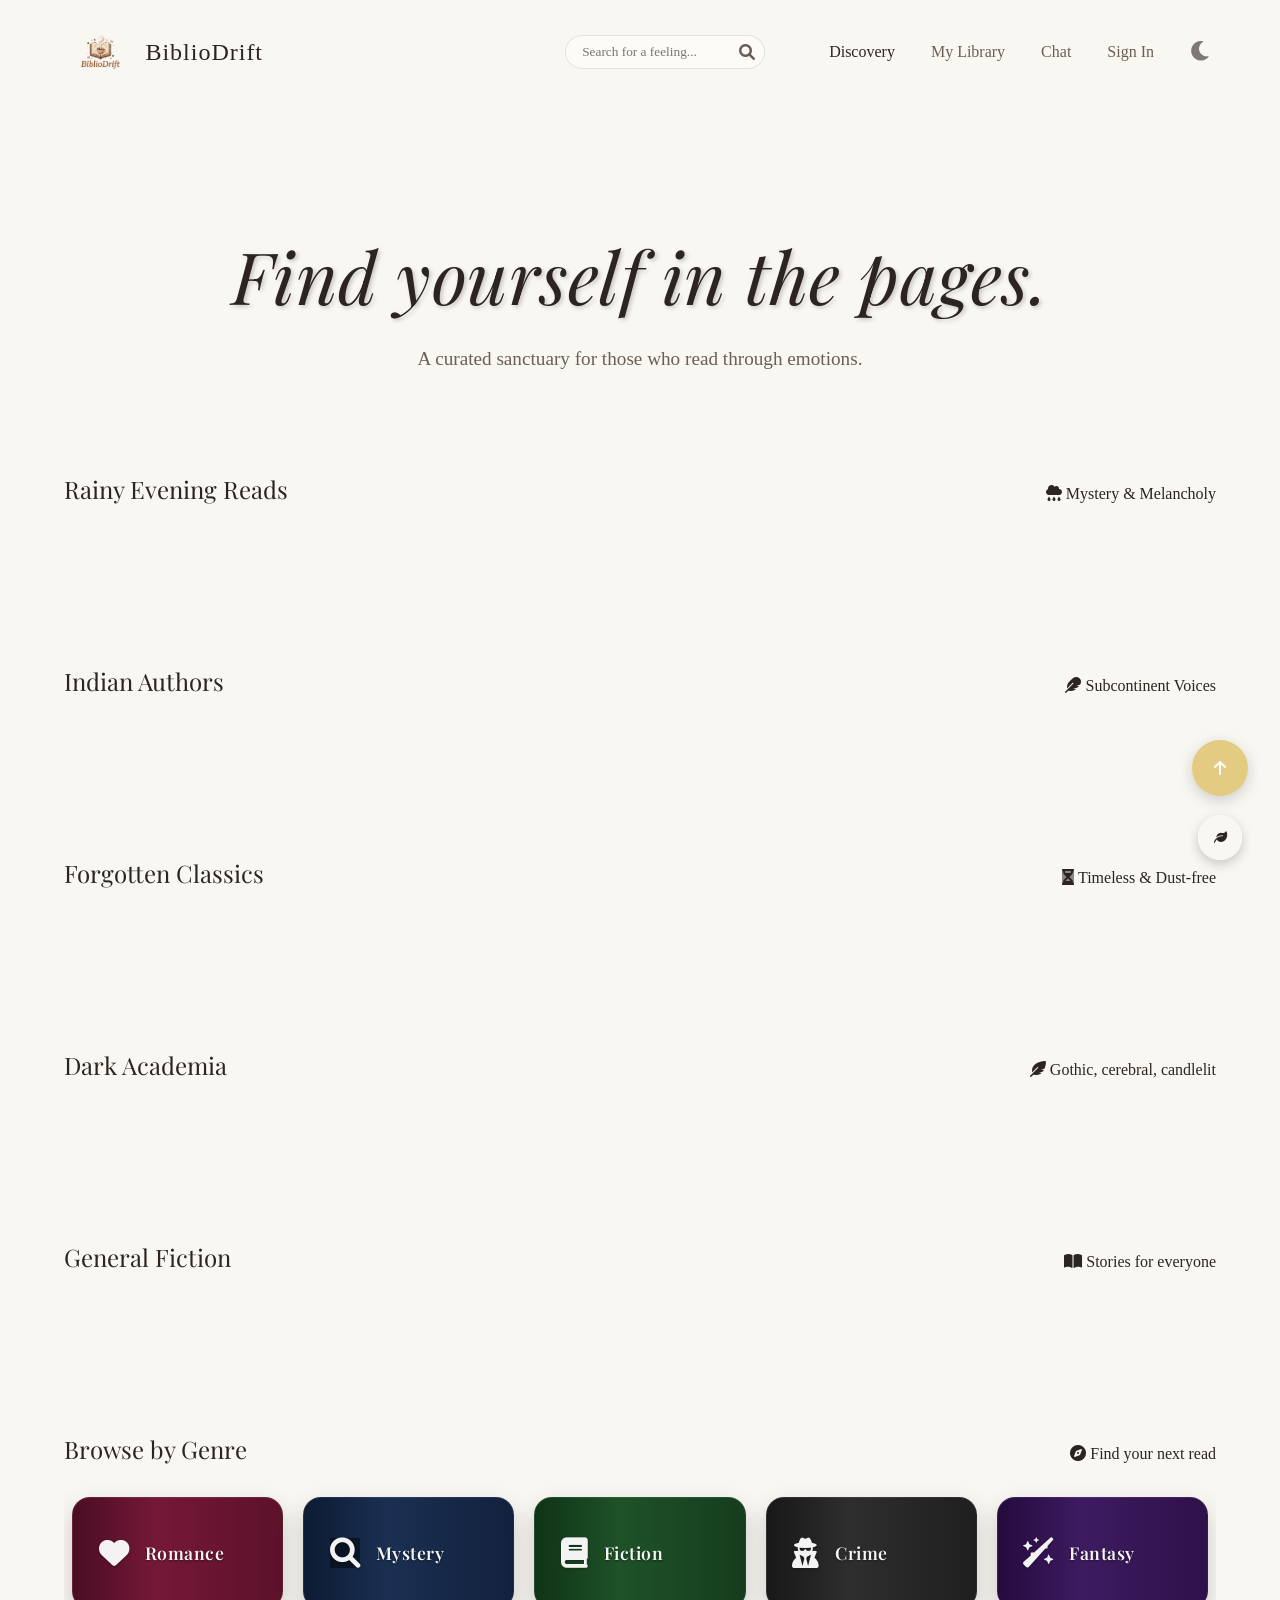
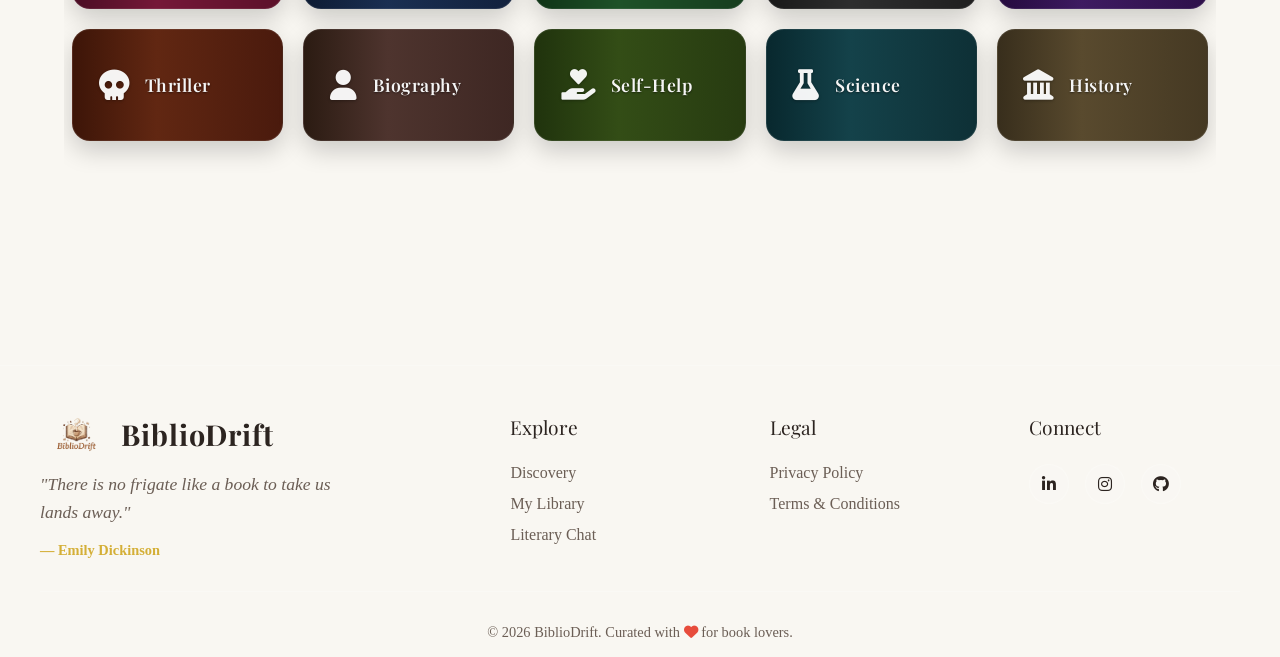
==== commit 4c80edad: "fix: resolve merge conflicts" ====
--- a/frontend/pages/index.html
+++ b/frontend/pages/index.html
@@ -11,13 +11,20 @@
       }
     })();
   </script>
+  <script src="https://unpkg.com/dexie/dist/dexie.js"></script>
+
+  <script src="../js/db.js"></script>
+
+  <script src="../js/app.js"></script>
+  <script src="../js/library-3d.js"></script>
+  <script src="https://unpkg.com/dexie/dist/dexie.js"></script>
   <meta name="viewport" content="width=device-width, initial-scale=1.0" />
   <!-- Added SEO meta description to improve search engine discoverability and click-through rates -->
   <meta name="description" content="BiblioDrift — Discover books by mood, track your reading journey, and get AI-powered recommendations." />
   <title>BiblioDrift | Find yourself in the pages</title>
   <link rel="stylesheet" href="../css/style.css" />
   <link rel="stylesheet" href="../css/keyboard-shortcuts.css" />
-
+  <link rel="manifest" href="/manifest.json">
   <!-- Fonts -->
   <link rel="preconnect" href="https://fonts.googleapis.com" />
   <link rel="preconnect" href="https://fonts.gstatic.com" crossorigin />
@@ -30,7 +37,7 @@
   <script src="https://cdn.jsdelivr.net/npm/dompurify@3.0.6/dist/purify.min.js"></script>
   <link rel="icon" href="../assets/images/biblioDrift_favicon.png" type="image/png">
   <!-- PWA -->
-  <link rel="manifest" href="../manifest.json">
+  <link rel="manifest" href="/manifest.json">
   <meta name="theme-color" content="#2c2420">
   <meta name="apple-mobile-web-app-capable" content="yes">
   <meta name="apple-mobile-web-app-status-bar-style" content="black-translucent">
@@ -241,6 +248,7 @@
   <script src="../js/config.js"></script>
   <script src="../js/app.js"></script>
   <script src="../js/book-preview.js"></script>
+  <script src="../js/footer.js"></script>
   <script src="../script/header-scroll.js"></script>
 
 
@@ -270,6 +278,20 @@
           <span class="slider"></span>
         </label>
       </div>
+      <div class="ambient-option">
+        <span style="color: var(--text-main) !important;"><i class="fa-solid fa-water"></i> Calm Ocean Waves</span>
+        <label class="switch">
+          <input type="checkbox" id="oceanToggle">
+          <span class="slider"></span>
+        </label>
+      </div>
+      <div class="ambient-option">
+        <span style="color: var(--text-main) !important;"><i class="fa-solid fa-bolt"></i> Stormy Rain</span>
+        <label class="switch">
+          <input type="checkbox" id="stormToggle">
+          <span class="slider"></span>
+        </label>
+      </div>
       <div class="volume-control">
         <label for="ambientVolume" style="color: var(--text-main) !important;"><i class="fa-solid fa-volume-high"></i> Volume</label>
         <input type="range" id="ambientVolume" min="0" max="1" step="0.1" value="0.5" style="width: 100%;">
@@ -280,6 +302,7 @@
   <script src="../js/ambient.js"></script>
   <script src="../js/security.js"></script>
   <script src="../js/pwa.js"></script>
+
 </body>
 
 </html>
--- a/frontend/css/style.css
+++ b/frontend/css/style.css
@@ -1,4654 +1,4688 @@
-:root {
-    /* Day Theme (Default) */
-    --bg-color: #f9f7f2;
-    --header-bg: rgba(249, 247, 242, 0.8);
-    --text-main: #2c2420;
-    --text-muted: #6b5e55;
-    --accent-gold: #d4af37;
-    --wood-dark: #5d4037;
-    --wood-light: #8d6e63;
-    --glass-bg: rgba(255, 255, 255, 0.1);
-    --glass-border: rgba(255, 255, 255, 0.2);
-    --shadow-soft: 0 10px 30px rgba(0, 0, 0, 0.05);
-    --input-bg: rgba(255, 255, 255, 0.5);
-    --input-border: rgba(0, 0, 0, 0.1);
-    --book-bg: #fff;
-    --paper-color: #fffdf9;
-
-    /* Vibe Colors */
-    --vibe-mystery: #78909c;
-    --vibe-romance: #ef9a9a;
-    --vibe-classic: #a1887f;
-
-    /* Dimensions */
-    --book-width: 160px;
-    --book-height: 240px;
-    --book-thick: 40px;
-}
-
-[data-theme="night"] {
-    /* Night Theme (Dark Wood) */
-    --bg-color: #1e1a18;
-    --header-bg: rgba(30, 26, 24, 0.85);
-    --text-main: #e0d5cb;
-    --text-muted: #a89a8e;
-    --accent-gold: #fccb4e;
-    --wood-dark: #3e2723;
-    --wood-light: #5d4037;
-    --glass-bg: rgba(0, 0, 0, 0.3);
-    --glass-border: rgba(255, 255, 255, 0.05);
-    --shadow-soft: 0 10px 40px rgba(0, 0, 0, 0.4);
-    --input-bg: rgba(0, 0, 0, 0.2);
-    --input-border: rgba(255, 255, 255, 0.1);
-    --book-bg: #2c2420;
-    --paper-color: #e0d5cb;
-}
-
-* {
-    box-sizing: border-box;
-    margin: 0;
-    padding: 0;
-}
-
-html {
-    scroll-behavior: smooth;
-    transition: background-color 0.4s ease, color 0.4s ease;
-}
-
-body {
-    background-color: var(--bg-color);
-    color: var(--text-main);
-    font-family: "Georgia", serif;
-    /* Classic serif for books */
-    overflow-x: hidden;
-    min-height: 100vh;
-    transition: background-color 0.4s ease, color 0.4s ease, border-color 0.4s ease, box-shadow 0.4s ease;
-}
-
-/* Explicit night-mode overrides — bulletproof fallback */
-[data-theme="night"] body,
-html[data-theme="night"],
-html[data-theme="night"] body {
-    background-color: #1e1a18 !important;
-    color: #e0d5cb !important;
-}
-
-[data-theme="night"] header {
-    background: rgba(30, 26, 24, 0.85) !important;
-}
-
-[data-theme="night"] .search-input,
-[data-theme="night"] input {
-    background: rgba(0, 0, 0, 0.2) !important;
-    color: #e0d5cb !important;
-    border-color: rgba(255, 255, 255, 0.1) !important;
-}
-
-/* Global Wooden Scrollbar Styling */
-::-webkit-scrollbar {
-    width: 12px;
-}
-
-::-webkit-scrollbar-track {
-    background: var(--bg-color);
-}
-
-::-webkit-scrollbar-thumb {
-    background: linear-gradient(180deg, var(--wood-dark), var(--wood-light));
-    border-radius: 6px;
-    border: 2px solid var(--bg-color);
-}
-
-::-webkit-scrollbar-thumb:hover {
-    background: linear-gradient(180deg, var(--wood-light), var(--wood-dark));
-    box-shadow: inset 0 0 6px rgba(0, 0, 0, 0.3);
-}
-
-h1,
-h2,
-h3 {
-    font-weight: normal;
-    font-family: "Playfair Display", serif;
-    /* Elegant headings */
-}
-
-/* --- Layout --- */
-header {
-    padding: 2rem 4rem;
-    display: flex;
-    justify-content: space-between;
-    align-items: center;
-    position: sticky;
-    top: 0;
-    z-index: 100;
-    background: var(--header-bg);
-    backdrop-filter: blur(10px);
-    transition: background-color 0.4s ease, color 0.4s ease, backdrop-filter 0.4s ease;
-}
-
-.header-controls {
-    display: flex;
-    align-items: center;
-    gap: 2rem;
-}
-
-.search-bar {
-    position: relative;
-    display: flex;
-    align-items: center;
-}
-
-.search-input {
-    background: var(--input-bg);
-    border: 1px solid var(--input-border);
-    padding: 0.5rem 1rem;
-    border-radius: 20px;
-    font-family: "Georgia", serif;
-    width: 200px;
-    transition: all 0.4s ease;
-    outline: none;
-    color: var(--text-main);
-}
-
-.search-input:focus {
-    background: var(--book-bg);
-    width: 300px;
-    box-shadow: var(--shadow-soft);
-}
-
-.search-icon {
-    position: absolute;
-    right: 10px;
-    color: var(--text-muted);
-    cursor: pointer;
-    transition: color 0.3s ease;
-}
-
-.search-icon:hover {
-    color: var(--text-main);
-}
-
-.logo {
-    font-size: 1.5rem;
-    letter-spacing: 1px;
-    color: var(--text-main);
-    text-decoration: none;
-    display: flex;
-    align-items: center;
-    gap: 0.5rem;
-}
-
-.nav-links a {
-    text-decoration: none;
-    color: var(--text-muted);
-    margin-left: 2rem;
-    transition: color 0.3s ease;
-}
-
-.nav-links a:hover,
-.nav-links a.active {
-    color: var(--text-main);
-}
-
-/* === ANIMATED HOVER TOOLTIPS FOR NAVIGATION (NEW) === */
-.tooltip {
-    position: relative;
-    display: inline-block;
-}
-
-.tooltip-text {
-    position: absolute;
-    left: 50%;
-    bottom: calc(100% + 8px);
-    transform: translateX(-50%) scale(0.95) translateY(6px);
-    padding: 10px 14px;
-    background: #fffaf3;
-    color: #2b2b2b;
-    font-size: 13px;
-    font-weight: 500;
-    white-space: nowrap;
-    border-radius: 10px;
-    box-shadow: 0 8px 20px rgba(0, 0, 0, 0.15);
-    border: 1px solid rgba(0, 0, 0, 0.08);
-    opacity: 0;
-    visibility: hidden;
-    pointer-events: none;
-    transition: all 0.25s ease;
-    z-index: 9999;
-}
-
-.tooltip-text::after {
-    content: "";
-    position: absolute;
-    top: 100%;
-    left: 50%;
-    transform: translateX(-50%) rotate(45deg);
-    width: 12px;
-    height: 12px;
-    background: #fffaf3;
-    border-left: 1px solid rgba(0, 0, 0, 0.08);
-    border-bottom: 1px solid rgba(0, 0, 0, 0.08);
-}
-
-.tooltip:hover .tooltip-text {
-    opacity: 1;
-    visibility: visible;
-    transform: translateX(-40%) scale(1) translateY(0);
-}
-
-.tooltip-text i {
-    margin-right: 5px;
-    color: var(--accent-gold);
-}
-
-main {
-    padding: 2rem 4rem;
-    max-width: 1400px;
-    margin: 0 auto;
-}
-
-/* --- Hero --- */
-.hero {
-    text-align: center;
-    padding: 6rem 1rem;
-    animation: heroFade 1s ease-out;
-}
-
-@keyframes heroFade {
-    from {
-        opacity: 0;
-        transform: translateY(15px);
-    }
-
-    to {
-        opacity: 1;
-        transform: translateY(0);
-    }
-}
-
-.hero h1 {
-    font-size: clamp(2.5rem, 8vw, 4.5rem);
-    margin-bottom: 1.5rem;
-    font-style: italic;
-    line-height: 1.2;
-    letter-spacing: 0.5px;
-    text-shadow: 2px 2px 4px rgba(0, 0, 0, 0.2);
-}
-
-.hero p {
-    color: var(--text-muted);
-    font-size: 1.2rem;
-    line-height: 1.8;
-    max-width: 55ch;
-    margin: 0 auto;
-}
-
-/* --- Curated Tables (Horizontal Scroll) --- */
-.curated-section {
-    margin-bottom: 6rem;
-}
-
-.section-header {
-    margin-bottom: 2rem;
-    border-bottom: 1px solid rgba(0, 0, 0, 0.05);
-    padding-bottom: 0.5rem;
-    display: flex;
-    justify-content: space-between;
-    align-items: baseline;
-}
-
-.curated-row {
-    display: flex;
-    gap: 3rem;
-    padding: 2rem 1rem;
-    overflow-x: visible;
-    /* Allow 3D overflow */
-    perspective: 1000px;
-}
-
-/* --- 3D Book Component --- */
-.book-scene {
-    width: var(--book-width);
-    height: var(--book-height);
-    perspective: 1000px;
-    cursor: pointer;
-    /* Random slight rotation for organic feel - handled in JS usually, but default here */
-}
-
-.book {
-    width: 100%;
-    height: 100%;
-    position: relative;
-    transform-style: preserve-3d;
-    /* Bouncy cozy feel */
-    transform-origin: center center -20px;
-    /* Pivot inside the book */
-    animation: floatIn 0.8s ease-out backwards;
-}
-
-@keyframes floatIn {
-    from {
-        opacity: 0;
-        transform: translateY(50px) scale(0.9);
-    }
-
-    to {
-        opacity: 1;
-        transform: translateY(0) scale(1);
-    }
-}
-
-.book.flipped {
-    transform: rotateY(180deg) scale(1.2) translateZ(50px);
-    /* Expand and bring closer */
-    z-index: 100;
-}
-
-/* Book Faces */
-.book__face {
-    position: absolute;
-    width: 100%;
-    height: 100%;
-    backface-visibility: hidden;
-    /* Hide back when front is clear */
-    border-radius: 4px 8px 8px 4px;
-    box-shadow: 5px 5px 15px rgba(0, 0, 0, 0.15);
-}
-
-.book__face--front {
-    background: var(--book-bg);
-    transform: rotateY(0deg);
-    z-index: 2;
-}
-
-.book__face--front img {
-    width: 100%;
-    height: 100%;
-    object-fit: cover;
-    border-radius: 4px 8px 8px 4px;
-}
-
-.book__face--back {
-    transform: rotateY(180deg);
-    background: var(--paper-color);
-    /* Paper color */
-    padding: 1.5rem;
-    display: flex;
-    flex-direction: column;
-    justify-content: space-between;
-    border: 1px solid var(--glass-border);
-    z-index: 1;
-    color: #2c2420;
-    /* Keep text dark for paper feel even in night mode */
-}
-
-/* The Spine */
-.book__face--spine {
-    position: absolute;
-    width: var(--book-thick);
-    height: 100%;
-    left: 0;
-    top: 0;
-    transform: rotateY(-90deg) translateZ(calc(var(--book-thick) / 2));
-}
-
-/* Improved 3D Box Model */
-/* Re-defining .book for proper thickness volume */
-.book {
-    transform-origin: center center -20px;
-    /* Pivot inside the book */
-}
-
-.book__face--front {
-    transform: translateZ(20px);
-}
-
-.book__face--back {
-    transform: rotateY(180deg) translateZ(20px);
-}
-
-.book__face--spine {
-    width: 40px;
-    height: 100%;
-    background: #333;
-    /* Default spine color */
-    transform: rotateY(-90deg) translateZ(20px);
-    /* Adjust positioning to be flush left of front face */
-    left: -20px;
-    /* Half thickness */
-}
-
-.book__face--right {
-    /* Pages */
-    width: 40px;
-    height: 100%;
-    background: linear-gradient(to right, #fff, #f0f0f0 20%, #fff 40%);
-    transform: rotateY(90deg) translateZ(140px);
-    /* Width - half thickness */
-    left: auto;
-    right: -20px;
-}
-
-/* Hover Effect: Pull out */
-.book-scene:hover .book:not(.flipped) {
-    transform: translateZ(30px) translateY(-10px) rotateY(-10deg);
-}
-
-/* Glassmorphism Overlay (Quick view) */
-.glass-overlay {
-    position: absolute;
-    bottom: 10px;
-    left: 10px;
-    right: 10px;
-    background: rgba(255, 255, 255, 0.7);
-    backdrop-filter: blur(8px);
-    padding: 0.5rem;
-    border-radius: 6px;
-    opacity: 0;
-    transform: translateY(10px);
-    transition: all 0.3s ease;
-    pointer-events: none;
-    /* Let clicks pass to book */
-}
-
-.book-scene:hover .glass-overlay {
-    opacity: 1;
-    transform: translateY(0);
-}
-
-/* Back of book content */
-.handwritten-note {
-    font-family: "Courier New", Courier, monospace;
-    /* Placeholder for handwriting font */
-    color: var(--text-muted);
-    font-size: 0.9rem;
-    line-height: 1.4;
-    background: #fffdc2;
-    padding: 10px;
-    transform: rotate(-2deg);
-    box-shadow: 2px 2px 5px rgba(0, 0, 0, 0.1);
-    margin-bottom: 1rem;
-}
-
-.book-actions {
-    display: flex;
-    gap: 0.5rem;
-}
-
-.btn-icon {
-    border: none;
-    background: none;
-    cursor: pointer;
-    font-size: 1.2rem;
-    opacity: 0.6;
-    transition: opacity 0.2s;
-}
-
-.btn-icon:hover {
-    opacity: 1;
-    transform: scale(1.1);
-}
-
-/* --- Virtual Shelves --- */
-.shelves-container {
-    display: flex;
-    flex-direction: column;
-    gap: 4rem;
-    padding: 2rem 0;
-}
-
-.shelf-row {
-    position: relative;
-    padding: 0 2rem 1.5rem 2rem;
-    /* Realistic Wood Texture Gradient */
-    background:
-        repeating-linear-gradient(90deg,
-            transparent 0,
-            transparent 4px,
-            rgba(0, 0, 0, 0.02) 5px,
-            transparent 10px),
-        linear-gradient(to bottom, #5d4037 0%, #3e2723 100%);
-    border-bottom: 25px solid #281a15;
-    /* Thicker front lip */
-    border-radius: 4px;
-    box-shadow:
-        0 20px 20px -10px rgba(0, 0, 0, 0.3),
-        inset 0 2px 20px rgba(0, 0, 0, 0.2);
-    display: flex;
-    align-items: flex-end;
-    gap: 1.5rem;
-    /* More spacing for expanded books */
-    min-height: 280px;
-}
-
-.shelf-row::after {
-    /* Depth shadow on wall behind books */
-    content: "";
-    position: absolute;
-    bottom: 25px;
-    /* Above bottom lip */
-    left: 0;
-    right: 0;
-    height: 100%;
-    z-index: -1;
-    background: linear-gradient(to bottom,
-            rgba(0, 0, 0, 0.1),
-            rgba(0, 0, 0, 0.4));
-    pointer-events: none;
-}
-
-.shelf-label {
-    position: absolute;
-    top: -20px;
-    left: 0;
-    font-size: 1.2rem;
-    color: var(--wood-light);
-    font-style: italic;
-}
-
-/* --- Mood Analysis Styles --- */
-
-/* Mood Tags on Book Covers */
-.mood-tags {
-    position: absolute;
-    top: 5px;
-    left: 5px;
-    display: flex;
-    flex-direction: column;
-    gap: 2px;
-}
-
-.mood-tag {
-    background: rgba(0, 0, 0, 0.7);
-    color: white;
-    padding: 2px 6px;
-    border-radius: 10px;
-    font-size: 0.7rem;
-    font-weight: bold;
-    text-transform: capitalize;
-}
-
-/* Mood-specific colors */
-.mood-cozy {
-    background: #8d6e63 !important;
-}
-
-.mood-dark {
-    background: #424242 !important;
-}
-
-.mood-mysterious {
-    background: #5e35b1 !important;
-}
-
-.mood-romantic {
-    background: #e91e63 !important;
-}
-
-.mood-adventurous {
-    background: #ff5722 !important;
-}
-
-.mood-melancholy {
-    background: #607d8b !important;
-}
-
-.mood-uplifting {
-    background: #4caf50 !important;
-}
-
-.mood-intense {
-    background: #f44336 !important;
-}
-
-.mood-whimsical {
-    background: #9c27b0 !important;
-}
-
-.mood-thought-provoking {
-    background: #795548 !important;
-}
-
-/* Glass overlay mood tags */
-.glass-mood-tags {
-    margin-top: 0.5rem;
-    display: flex;
-    gap: 0.25rem;
-    flex-wrap: wrap;
-}
-
-.glass-mood-tag {
-    background: rgba(255, 255, 255, 0.3);
-    padding: 1px 4px;
-    border-radius: 8px;
-    font-size: 0.6rem;
-    text-transform: capitalize;
-}
-
-/* Back of book mood analysis */
-.mood-analysis {
-    margin-top: 1rem;
-    padding-top: 0.5rem;
-    border-top: 1px solid rgba(0, 0, 0, 0.1);
-}
-
-.mood-tags-back {
-    display: flex;
-    gap: 0.25rem;
-    flex-wrap: wrap;
-    margin-top: 0.25rem;
-}
-
-.mood-tag-small {
-    background: var(--accent-gold);
-    color: white;
-    padding: 1px 4px;
-    border-radius: 6px;
-    font-size: 0.6rem;
-    text-transform: capitalize;
-}
-
-/* Mood Analysis Modal */
-.mood-modal {
-    position: fixed;
-    top: 0;
-    left: 0;
-    width: 100%;
-    height: 100%;
-    background: rgba(0, 0, 0, 0.7);
-    display: flex;
-    justify-content: center;
-    align-items: center;
-    z-index: 1000;
-    backdrop-filter: blur(5px);
-}
-
-.mood-modal-content {
-    background: var(--book-bg);
-    border-radius: 12px;
-    max-width: 500px;
-    width: 90%;
-    max-height: 80vh;
-    overflow-y: auto;
-    box-shadow: var(--shadow-soft);
-    border: 1px solid var(--glass-border);
-}
-
-.mood-modal-header {
-    padding: 1.5rem;
-    border-bottom: 1px solid var(--glass-border);
-    display: flex;
-    justify-content: space-between;
-    align-items: center;
-}
-
-.mood-modal-header h3 {
-    margin: 0;
-    color: var(--text-main);
-}
-
-.close-modal {
-    background: none;
-    border: none;
-    font-size: 1.5rem;
-    cursor: pointer;
-    color: var(--text-muted);
-    padding: 0;
-    width: 30px;
-    height: 30px;
-    display: flex;
-    align-items: center;
-    justify-content: center;
-}
-
-.close-modal:hover {
-    color: var(--text-main);
-}
-
-.mood-modal-body {
-    padding: 1.5rem;
-}
-
-.mood-section {
-    margin-bottom: 1.5rem;
-}
-
-.mood-section h4 {
-    margin: 0 0 0.5rem 0;
-    color: var(--text-main);
-    font-size: 1rem;
-}
-
-/* Sentiment Bar */
-.sentiment-bar {
-    width: 100%;
-    height: 8px;
-    background: #e0e0e0;
-    border-radius: 4px;
-    overflow: hidden;
-    margin: 0.5rem 0;
-}
-
-.sentiment-fill {
-    height: 100%;
-    background: linear-gradient(to right, #f44336, #ff9800, #4caf50);
-    transition: width 0.3s ease;
-}
-
-/* Large mood tags in modal */
-.mood-tags-large {
-    display: flex;
-    gap: 0.5rem;
-    flex-wrap: wrap;
-}
-
-.mood-tag-large {
-    padding: 0.5rem 1rem;
-    border-radius: 20px;
-    font-size: 0.9rem;
-    font-weight: bold;
-    color: white;
-    text-transform: capitalize;
-}
-
-/* Vibe quote styling */
-.vibe-quote {
-    background: var(--paper-color);
-    padding: 1rem;
-    border-radius: 8px;
-    font-style: italic;
-    color: #2c2420;
-    border-left: 4px solid var(--accent-gold);
-    margin: 0.5rem 0;
-}
-
-/* Mood button in book actions */
-.mood-btn {
-    color: var(--accent-gold) !important;
-}
-
-.mood-btn:hover {
-    color: var(--wood-dark) !important;
-    transform: scale(1.1);
-}
-
-/* Responsive mood modal */
-@media (max-width: 768px) {
-    .mood-modal-content {
-        width: 95%;
-        margin: 1rem;
-    }
-
-    .mood-tags-large {
-        flex-direction: column;
-    }
-
-    .mood-tag-large {
-        text-align: center;
-    }
-}
-
-/* Utilities */
-.hidden {
-    display: none;
-}
-
-.fade-in {
-    animation: fadeIn 1s ease;
-}
-
-@keyframes fadeIn {
-    from {
-        opacity: 0;
-        transform: translateY(10px);
-    }
-
-    to {
-        opacity: 1;
-        transform: translateY(0);
-    }
-}
-
-/* Theme Toggle Button Enhancement */
-#themeToggle {
-    font-size: 1.4rem;
-    color: var(--text-main);
-    cursor: pointer;
-    transition:
-        transform 0.3s ease,
-        color 0.3s ease;
-}
-
-#themeToggle:hover {
-    transform: rotate(15deg) scale(1.1);
-    color: var(--accent-gold);
-}
-
-
-.footer {
-    min-height: 120px;
-    width: 100%;
-    background-color: #222;
-    display: flex;
-    flex-direction: column;
-    justify-content: center;
-    align-items: center;
-    gap: 1.2rem;
-    padding: 2rem 0;
-    margin-top: 4rem;
-}
-
-.social_icons {
-    display: flex;
-    gap: 2rem;
-    z-index: 999;
-}
-
-.social_icons a {
-    color: var(--accent-gold);
-    font-size: 2rem;
-    transition:
-        transform 0.3s ease,
-        color 0.3s ease;
-    text-decoration: none;
-}
-
-.social_icons a:hover {
-    color: white;
-    transform: translateY(-5px);
-}
-
-.reading-progress {
-    margin-top: 0.75rem;
-    opacity: 0.85;
-}
-
-.progress-slider {
-    width: 100%;
-    accent-color: var(--accent-gold);
-}
-
-.reading-progress small {
-    font-size: 0.7rem;
-    opacity: 0.7;
-}
-
-/* --- Glass Modal --- */
-.glass-modal {
-    margin: auto;
-    width: 90%;
-    max-width: 900px;
-    background: transparent;
-    border: none;
-    padding: 0;
-    overflow: visible;
-}
-
-.glass-modal::backdrop {
-    background: rgba(0, 0, 0, 0.4);
-    backdrop-filter: blur(5px);
-}
-
-.modal-content {
-    background: rgba(255, 255, 255, 0.65);
-    backdrop-filter: blur(20px);
-    -webkit-backdrop-filter: blur(20px);
-    border: 1px solid var(--glass-border);
-    border-radius: 20px;
-    box-shadow: 0 25px 50px -12px rgba(0, 0, 0, 0.25);
-    padding: 2.5rem;
-    position: relative;
-    overflow: hidden;
-    animation: modalIn 0.4s cubic-bezier(0.175, 0.885, 0.32, 1.275);
-}
-
-[data-theme="night"] .modal-content {
-    background: rgba(30, 26, 24, 0.8);
-    border: 1px solid rgba(255, 255, 255, 0.1);
-}
-
-@keyframes modalIn {
-    from {
-        opacity: 0;
-        transform: scale(0.9) translateY(20px);
-    }
-
-    to {
-        opacity: 1;
-        transform: scale(1) translateY(0);
-    }
-}
-
-.close-modal-btn {
-    position: absolute;
-    top: 1.5rem;
-    right: 1.5rem;
-    background: var(--glass-bg);
-    border: none;
-    width: 2.5rem;
-    height: 2.5rem;
-    border-radius: 50%;
-    cursor: pointer;
-    font-size: 1.2rem;
-    color: var(--text-muted);
-    transition: all 0.2s;
-    display: flex;
-    justify-content: center;
-    align-items: center;
-    z-index: 10;
-}
-
-.close-modal-btn:hover {
-    background: var(--accent-gold);
-    color: #fff;
-    transform: rotate(90deg);
-}
-
-.modal-body {
-    display: grid;
-    grid-template-columns: 300px 1fr;
-    gap: 3rem;
-}
-
-.modal-media {
-    display: flex;
-    justify-content: center;
-    align-items: center;
-}
-
-.modal-media img {
-    width: 100%;
-    height: auto;
-    border-radius: 12px;
-    box-shadow: 10px 10px 30px rgba(0, 0, 0, 0.2);
-    transform: rotate(-3deg);
-    transition: transform 0.3s;
-}
-
-.modal-media img:hover {
-    transform: rotate(0) scale(1.02);
-}
-
-.modal-info {
-    display: flex;
-    flex-direction: column;
-    gap: 1.5rem;
-}
-
-.modal-info h2 {
-    font-size: 2.5rem;
-    line-height: 1.2;
-    margin-bottom: 0;
-}
-
-.modal-subtitle {
-    font-size: 1.2rem;
-    color: var(--text-muted);
-    font-style: italic;
-    margin-top: -1rem;
-}
-
-/* AI Insight Box */
-.ai-insight-box {
-    background: #fdfaf5;
-    border: 1px solid rgba(212, 175, 55, 0.2);
-    border-left: 4px solid var(--accent-gold);
-    padding: 1.2rem 1.5rem;
-    border-radius: 12px;
-    margin-top: 1.5rem;
-    box-shadow: 0 2px 8px rgba(0,0,0,0.03);
-}
-
-#modal-ai-note {
-    font-family: "Georgia", serif;
-    font-style: italic;
-    color: #4a3f35 !important; /* Dark brown for high contrast */
-    line-height: 1.6;
-    font-size: 1.05rem;
-    display: block;
-}
-
-[data-theme="night"] .ai-insight-box {
-    background: linear-gradient(135deg,
-            rgba(255, 255, 255, 0.05),
-            rgba(0, 0, 0, 0.2));
-}
-
-.ai-insight-box::before {
-    content: "";
-    position: absolute;
-    top: 0;
-    left: 0;
-    right: 0;
-    height: 2px;
-    background: linear-gradient(90deg,
-            transparent,
-            var(--accent-gold),
-            transparent);
-    opacity: 0.5;
-}
-
-.ai-header {
-    display: flex;
-    align-items: center;
-    gap: 0.8rem;
-    font-family: "Courier New", monospace;
-    /* Tech feel */
-    font-weight: bold;
-    color: var(--accent-gold);
-    margin-bottom: 1rem;
-    text-transform: uppercase;
-    letter-spacing: 1px;
-    font-size: 0.9rem;
-}
-
-#modal-summary {
-    line-height: 1.6;
-    color: var(--text-main);
-}
-
-.modal-actions {
-    margin-top: auto;
-    display: flex;
-    gap: 1rem;
-}
-
-.btn-primary {
-    background: var(--text-main);
-    color: var(--bg-color);
-    border: none;
-    padding: 1rem 2rem;
-    border-radius: 30px;
-    font-family: "Georgia", serif;
-    font-size: 1.1rem;
-    cursor: pointer;
-    transition: all 0.3s;
-    display: flex;
-    align-items: center;
-    gap: 0.8rem;
-}
-
-.btn-primary:hover {
-    background: var(--accent-gold);
-    color: #fff;
-    transform: translateY(-2px);
-    box-shadow: 0 5px 15px rgba(0, 0, 0, 0.1);
-}
-
-/* Responsive Modal */
-@media (max-width: 768px) {
-    .modal-body {
-        grid-template-columns: 1fr;
-    }
-
-    .modal-media img {
-        max-width: 200px;
-        transform: rotate(0);
-    }
-
-    .modal-content {
-        padding: 1.5rem;
-    }
-}
-
-/* ===== CHAT INTERFACE STYLES ===== */
-
-.chat-container {
-    max-width: 900px;
-    margin: 0 auto;
-    height: calc(100vh - 80px);
-    display: flex;
-    flex-direction: column;
-    background: var(--glass-bg);
-    backdrop-filter: blur(20px);
-    border: 1px solid var(--glass-border);
-    border-radius: 20px;
-    overflow: hidden;
-    box-shadow: var(--shadow-soft);
-}
-
-.chat-header {
-    padding: 20px 25px;
-    background: var(--glass-bg);
-    border-bottom: 1px solid var(--glass-border);
-    display: flex;
-    justify-content: space-between;
-    align-items: center;
-}
-
-.bookseller-info {
-    display: flex;
-    align-items: center;
-    gap: 15px;
-}
-
-.bookseller-avatar {
-    width: 50px;
-    height: 50px;
-    background: var(--accent-gold);
-    border-radius: 50%;
-    display: flex;
-    align-items: center;
-    justify-content: center;
-    color: var(--wood-dark);
-    font-size: 20px;
-    box-shadow: 0 4px 15px rgba(212, 175, 55, 0.3);
-}
-
-.bookseller-details h2 {
-    font-family: 'Playfair Display', serif;
-    color: var(--text-main);
-    font-size: 1.4rem;
-    margin-bottom: 4px;
-}
-
-.status {
-    display: flex;
-    align-items: center;
-    gap: 8px;
-    color: var(--text-muted);
-    font-size: 0.9rem;
-}
-
-.status-dot {
-    width: 8px;
-    height: 8px;
-    background: #4caf50;
-    border-radius: 50%;
-    animation: pulse 2s infinite;
-}
-
-@keyframes pulse {
-
-    0%,
-    100% {
-        opacity: 1;
-    }
-
-    50% {
-        opacity: 0.5;
-    }
-}
-
-.chat-actions {
-    display: flex;
-    gap: 10px;
-}
-
-.action-btn {
-    width: 40px;
-    height: 40px;
-    background: var(--glass-bg);
-    border: 1px solid var(--glass-border);
-    border-radius: 10px;
-    color: var(--text-muted);
-    cursor: pointer;
-    transition: all 0.3s ease;
-    display: flex;
-    align-items: center;
-    justify-content: center;
-}
-
-.action-btn:hover {
-    background: var(--accent-gold);
-    color: var(--wood-dark);
-    transform: translateY(-2px);
-}
-
-.chat-messages {
-    flex: 1;
-    overflow-y: auto;
-    padding: 20px 25px;
-    display: flex;
-    flex-direction: column;
-    gap: 20px;
-}
-
-.message {
-    display: flex;
-    gap: 12px;
-    max-width: 80%;
-}
-
-.message.user-message {
-    align-self: flex-end;
-    flex-direction: row-reverse;
-}
-
-.message-avatar {
-    width: 35px;
-    height: 35px;
-    border-radius: 50%;
-    display: flex;
-    align-items: center;
-    justify-content: center;
-    font-size: 14px;
-    flex-shrink: 0;
-}
-
-.bookseller-message .message-avatar {
-    background: var(--accent-gold);
-    color: var(--wood-dark);
-}
-
-.user-message .message-avatar {
-    background: var(--wood-light);
-    color: var(--paper-color);
-}
-
-.message-content {
-    flex: 1;
-}
-
-.message-bubble {
-    background: var(--glass-bg);
-    border: 1px solid var(--glass-border);
-    border-radius: 18px;
-    padding: 15px 18px;
-    backdrop-filter: blur(10px);
-    box-shadow: 0 4px 15px rgba(0, 0, 0, 0.1);
-}
-
-.user-message .message-bubble {
-    background: var(--accent-gold);
-    color: var(--wood-dark);
-    border-color: var(--accent-gold);
-}
-
-.message-bubble p {
-    margin-bottom: 8px;
-    line-height: 1.5;
-    color: var(--text-main);
-}
-
-.user-message .message-bubble p {
-    color: var(--wood-dark);
-}
-
-.message-bubble p:last-child {
-    margin-bottom: 0;
-}
-
-.message-time {
-    font-size: 0.75rem;
-    color: var(--text-muted);
-    margin-top: 5px;
-    text-align: left;
-}
-
-.user-message .message-time {
-    text-align: right;
-}
-
-.quick-suggestions {
-    padding: 15px 25px;
-    border-top: 1px solid var(--glass-border);
-    background: var(--glass-bg);
-}
-
-.suggestions-header {
-    font-size: 0.9rem;
-    color: var(--text-muted);
-    margin-bottom: 12px;
-}
-
-.suggestions-list {
-    display: flex;
-    gap: 10px;
-    flex-wrap: wrap;
-}
-
-.suggestion-btn {
-    background: var(--glass-bg);
-    border: 1px solid var(--glass-border);
-    border-radius: 20px;
-    padding: 8px 15px;
-    color: var(--text-main);
-    cursor: pointer;
-    transition: all 0.3s ease;
-    font-size: 0.85rem;
-    display: flex;
-    align-items: center;
-    gap: 6px;
-    backdrop-filter: blur(10px);
-}
-
-.suggestion-btn:hover {
-    background: var(--accent-gold);
-    color: var(--wood-dark);
-    transform: translateY(-2px);
-    box-shadow: 0 4px 15px rgba(212, 175, 55, 0.3);
-}
-
-.chat-input-container {
-    padding: 20px 25px;
-    border-top: 1px solid var(--glass-border);
-    background: var(--glass-bg);
-}
-
-.chat-input-wrapper {
-    display: flex;
-    gap: 12px;
-    align-items: flex-end;
-    background: var(--input-bg);
-    border: 1px solid var(--input-border);
-    border-radius: 20px;
-    padding: 12px 15px;
-    backdrop-filter: blur(10px);
-}
-
-#chatInput {
-    flex: 1;
-    background: transparent;
-    border: none;
-    outline: none;
-    color: var(--text-main);
-    font-size: 1rem;
-    line-height: 1.4;
-    resize: none;
-    min-height: 24px;
-    max-height: 120px;
-    font-family: inherit;
-}
-
-#chatInput::placeholder {
-    color: var(--text-muted);
-}
-
-.send-btn {
-    width: 40px;
-    height: 40px;
-    background: var(--accent-gold);
-    border: none;
-    border-radius: 50%;
-    color: var(--wood-dark);
-    cursor: pointer;
-    transition: all 0.3s ease;
-    display: flex;
-    align-items: center;
-    justify-content: center;
-    flex-shrink: 0;
-}
-
-.send-btn:hover {
-    transform: scale(1.1);
-    box-shadow: 0 4px 15px rgba(212, 175, 55, 0.4);
-}
-
-.send-btn:disabled {
-    opacity: 0.5;
-    cursor: not-allowed;
-    transform: none;
-}
-
-.input-hint {
-    margin-top: 8px;
-    font-size: 0.8rem;
-    color: var(--text-muted);
-    display: flex;
-    align-items: center;
-    gap: 6px;
-}
-
-/* Book Recommendations in Chat */
-.book-recommendation {
-    margin: 15px 0;
-    padding: 15px;
-    background: var(--glass-bg);
-    border: 1px solid var(--glass-border);
-    border-radius: 12px;
-    backdrop-filter: blur(10px);
-}
-
-.book-rec-header {
-    display: flex;
-    justify-content: space-between;
-    align-items: center;
-    margin-bottom: 12px;
-}
-
-.book-rec-title {
-    font-weight: 600;
-    color: var(--text-main);
-    font-size: 0.95rem;
-}
-
-.book-rec-count {
-    font-size: 0.8rem;
-    color: var(--text-muted);
-    background: var(--glass-bg);
-    padding: 4px 8px;
-    border-radius: 10px;
-}
-
-.book-rec-grid {
-    display: grid;
-    grid-template-columns: repeat(auto-fill, minmax(120px, 1fr));
-    gap: 12px;
-}
-
-.book-rec-item {
-    background: var(--glass-bg);
-    border: 1px solid var(--glass-border);
-    border-radius: 8px;
-    padding: 10px;
-    text-align: center;
-    cursor: pointer;
-    transition: all 0.3s ease;
-    backdrop-filter: blur(5px);
-}
-
-.book-rec-item:hover {
-    transform: translateY(-3px);
-    box-shadow: 0 6px 20px rgba(0, 0, 0, 0.15);
-    border-color: var(--accent-gold);
-}
-
-.book-rec-cover {
-    width: 60px;
-    height: 90px;
-    background: var(--book-bg);
-    border-radius: 4px;
-    margin: 0 auto 8px;
-    display: flex;
-    align-items: center;
-    justify-content: center;
-    overflow: hidden;
-    box-shadow: 0 2px 8px rgba(0, 0, 0, 0.1);
-}
-
-.book-rec-cover img {
-    width: 100%;
-    height: 100%;
-    object-fit: cover;
-}
-
-.book-rec-cover i {
-    font-size: 24px;
-    color: var(--text-muted);
-}
-
-.book-rec-info h4 {
-    font-size: 0.8rem;
-    color: var(--text-main);
-    margin-bottom: 4px;
-    line-height: 1.2;
-    display: -webkit-box;
-    -webkit-line-clamp: 2;
-    -webkit-box-orient: vertical;
-    overflow: hidden;
-}
-
-.book-rec-info p {
-    font-size: 0.7rem;
-    color: var(--text-muted);
-    display: -webkit-box;
-    -webkit-line-clamp: 1;
-    -webkit-box-orient: vertical;
-    overflow: hidden;
-}
-
-/* Emotion Tags & Mood Filtering */
-.emotion-tags-container {
-    display: flex;
-    flex-wrap: wrap;
-    gap: 8px;
-    margin: 12px 0;
-}
-
-.emotion-tag {
-    background: var(--glass-bg);
-    border: 1px solid var(--glass-border);
-    border-radius: 16px;
-    padding: 4px 12px;
-    font-size: 0.75rem;
-    color: var(--text-main);
-    cursor: pointer;
-    transition: all 0.2s ease;
-    display: flex;
-    align-items: center;
-    gap: 6px;
-}
-
-.emotion-tag:hover {
-    background: rgba(255, 255, 255, 0.1);
-    border-color: var(--accent-gold);
-}
-
-.emotion-tag.active {
-    background: var(--accent-gold);
-    color: #000;
-    border-color: var(--accent-gold);
-}
-
-.mood-selector-modal {
-    margin-top: 16px;
-    padding: 16px;
-    background: rgba(0, 0, 0, 0.2);
-    border-radius: 12px;
-    border: 1px solid var(--glass-border);
-}
-
-.mood-selector-title {
-    font-family: 'Playfair Display', serif;
-    font-size: 1rem;
-    margin-bottom: 12px;
-    color: var(--accent-gold);
-}
-
-.mood-grid {
-    display: grid;
-    grid-template-columns: repeat(auto-fill, minmax(100px, 1fr));
-    gap: 10px;
-}
-
-.mood-item {
-    padding: 8px;
-    border-radius: 8px;
-    background: var(--glass-bg);
-    border: 1px solid var(--glass-border);
-    text-align: center;
-    cursor: pointer;
-    transition: transform 0.2s;
-}
-
-.mood-item:hover {
-    transform: scale(1.05);
-    border-color: var(--accent-gold);
-}
-
-.mood-item i {
-    display: block;
-    font-size: 1.2rem;
-    margin-bottom: 4px;
-}
-
-.mood-item span {
-    font-size: 0.7rem;
-    text-transform: uppercase;
-    letter-spacing: 0.5px;
-}
-
-/* Typing Indicator */
-.typing-indicator {
-    display: flex;
-    align-items: center;
-    gap: 12px;
-    max-width: 80%;
-}
-
-.typing-indicator .message-avatar {
-    width: 35px;
-    height: 35px;
-    background: var(--accent-gold);
-    color: var(--wood-dark);
-    border-radius: 50%;
-    display: flex;
-    align-items: center;
-    justify-content: center;
-    font-size: 14px;
-}
-
-.typing-bubble {
-    background: var(--glass-bg);
-    border: 1px solid var(--glass-border);
-    border-radius: 18px;
-    padding: 15px 18px;
-    backdrop-filter: blur(10px);
-    display: flex;
-    align-items: center;
-    gap: 4px;
-}
-
-.typing-dot {
-    width: 8px;
-    height: 8px;
-    background: var(--text-muted);
-    border-radius: 50%;
-    animation: typing 1.4s infinite ease-in-out;
-}
-
-.typing-dot:nth-child(2) {
-    animation-delay: 0.2s;
-}
-
-.typing-dot:nth-child(3) {
-    animation-delay: 0.4s;
-}
-
-@keyframes typing {
-
-    0%,
-    60%,
-    100% {
-        transform: translateY(0);
-        opacity: 0.4;
-    }
-
-    30% {
-        transform: translateY(-10px);
-        opacity: 1;
-    }
-}
-
-/* Responsive Design */
-@media (max-width: 768px) {
-    .chat-container {
-        height: calc(100vh - 60px);
-        border-radius: 0;
-        margin: 0;
-    }
-
-    .chat-header {
-        padding: 15px 20px;
-    }
-
-    .bookseller-details h2 {
-        font-size: 1.2rem;
-    }
-
-    .chat-messages {
-        padding: 15px 20px;
-    }
-
-    .message {
-        max-width: 90%;
-    }
-
-    .suggestions-list {
-        flex-direction: column;
-    }
-
-    .suggestion-btn {
-        justify-content: center;
-    }
-
-    .book-rec-grid {
-        grid-template-columns: repeat(auto-fill, minmax(100px, 1fr));
-        gap: 8px;
-    }
-}
-
-@media (max-width: 480px) {
-    .chat-header {
-        padding: 12px 15px;
-    }
-
-    .bookseller-avatar {
-        width: 40px;
-        height: 40px;
-        font-size: 16px;
-    }
-
-    .bookseller-details h2 {
-        font-size: 1.1rem;
-    }
-
-    .chat-messages {
-        padding: 12px 15px;
-    }
-
-    .chat-input-container {
-        padding: 15px;
-    }
-
-    .book-rec-grid {
-        grid-template-columns: repeat(2, 1fr);
-    }
-}
-
-/* ===== GENRE SECTION STYLES ===== */
-
-/* Genre Grid Layout */
-.genre-grid {
-    display: grid;
-    grid-template-columns: repeat(5, 1fr);
-    gap: 1rem;
-    padding: 1rem 0;
-}
-
-/* Genre Card - Vintage Book Spine Look */
-/* Genre Card - Compact Vintage Rectangular Look */
-.genre-card {
-    display: flex;
-    flex-direction: row;
-    /* Horizontal layout */
-    align-items: center;
-    justify-content: flex-start;
-    padding: 1rem 1.5rem;
-    cursor: pointer;
-    transition: all 0.3s cubic-bezier(0.23, 1, 0.32, 1);
-
-    /* Rectangular Shape */
-    border-radius: 8px;
-    box-shadow: 0 4px 10px rgba(0, 0, 0, 0.2);
-
-    height: 80px;
-    /* Much smaller height */
-    position: relative;
-    overflow: hidden;
-    border: 1px solid rgba(0, 0, 0, 0.1);
-    gap: 1rem;
-}
-
-/* Remove gold lines for cleaner small look */
-.genre-card::before,
-.genre-card::after {
-    display: none;
-}
-
-.genre-card i {
-    font-size: 1.8rem;
-    margin-bottom: 0;
-    margin-right: 0;
-    color: rgba(255, 255, 255, 0.95);
-    /* Bright White/Gold */
-    text-shadow: 0 1px 3px rgba(0, 0, 0, 0.3);
-    transition: transform 0.3s ease;
-    flex-shrink: 0;
-}
-
-.genre-card span {
-    font-family: 'Playfair Display', serif;
-    font-size: 1.1rem;
-    font-weight: 600;
-    color: #f5f5f5;
-    text-transform: capitalize;
-    /* Easier to read */
-    letter-spacing: 0.5px;
-    text-shadow: 0 1px 2px rgba(0, 0, 0, 0.5);
-    text-align: left;
-    writing-mode: horizontal-tb;
-    /* Horizontal Text */
-    transform: none;
-}
-
-.genre-card:hover {
-    transform: translateY(-5px);
-    box-shadow: 0 8px 20px rgba(0, 0, 0, 0.3);
-    z-index: 10;
-}
-
-.genre-card:hover i {
-    transform: scale(1.1);
-    color: #fff;
-}
-
-/* Genre Card Colors - Vintage Leather Palette (Deep & Dark) */
-
-/* Romance: Deep Burgundy (Vintage Red) */
-.genre-card[data-genre="romance"] {
-    background: linear-gradient(90deg, #4a0d24 0%, #751838 40%, #5c112a 100%);
-}
-
-/* Mystery: Midnight Navy */
-.genre-card[data-genre="mystery"] {
-    background: linear-gradient(90deg, #0d1b33 0%, #1a2f52 40%, #12213d 100%);
-}
-
-/* Fiction: Classic Dark Green */
-.genre-card[data-genre="fiction"] {
-    background: linear-gradient(90deg, #0f3316 0%, #1e5228 40%, #163d1e 100%);
-}
-
-/* Crime: Charcoal Black */
-.genre-card[data-genre="crime"] {
-    background: linear-gradient(90deg, #181818 0%, #2e2e2e 40%, #1f1f1f 100%);
-}
-
-/* Fantasy: Deep Royal Purple */
-.genre-card[data-genre="fantasy"] {
-    background: linear-gradient(90deg, #240a3d 0%, #3e1b61 40%, #2e104a 100%);
-}
-
-/* Thriller: Burnt Rust/Dark Terracotta */
-.genre-card[data-genre="thriller"] {
-    background: linear-gradient(90deg, #3d1508 0%, #612712 40%, #4a1a0d 100%);
-}
-
-/* Biography: Old Leather Brown */
-.genre-card[data-genre="biography"] {
-    background: linear-gradient(90deg, #2b1b12 0%, #4e342e 40%, #3e2723 100%);
-}
-
-/* Self-Help: Olive Drab */
-.genre-card[data-genre="self-help"] {
-    background: linear-gradient(90deg, #20330d 0%, #334d16 40%, #273b11 100%);
-}
-
-/* Science: Dark Slate/Teal */
-.genre-card[data-genre="science"] {
-    background: linear-gradient(90deg, #08282e 0%, #14424a 40%, #0e3036 100%);
-}
-
-/* History: Worn Bronze/Brown */
-.genre-card[data-genre="history"] {
-    background: linear-gradient(90deg, #382e1c 0%, #594a2e 40%, #453923 100%);
-}
-
-/* Genre Modal Start */
-
-/* Genre Modal */
-.genre-modal {
-    position: fixed;
-    top: 0;
-    left: 0;
-    width: 100%;
-    height: 100%;
-    background: rgba(0, 0, 0, 0.6);
-    backdrop-filter: blur(8px);
-    -webkit-backdrop-filter: blur(8px);
-    border: none;
-    padding: 0;
-    max-width: 100%;
-    max-height: 100%;
-    z-index: 10000;
-}
-
-.genre-modal::backdrop {
-    background: transparent;
-}
-
-.genre-modal-content {
-    background: var(--bg-color);
-    width: 90%;
-    max-width: 1100px;
-    max-height: 85vh;
-    margin: 5vh auto;
-    border-radius: 24px;
-    overflow: hidden;
-    box-shadow: 0 25px 80px rgba(0, 0, 0, 0.3);
-    display: flex;
-    flex-direction: column;
-}
-
-.genre-modal-header {
-    display: flex;
-    justify-content: space-between;
-    align-items: center;
-    padding: 1.5rem 2rem;
-    border-bottom: 1px solid rgba(0, 0, 0, 0.1);
-    background: linear-gradient(to bottom, var(--card-bg), transparent);
-}
-
-.genre-modal-header h2 {
-    font-family: 'Playfair Display', serif;
-    font-size: 1.75rem;
-    color: var(--text-main);
-    margin: 0;
-}
-
-.close-genre-modal {
-    background: none;
-    border: none;
-    font-size: 1.5rem;
-    color: var(--text-main);
-    cursor: pointer;
-    padding: 0.5rem;
-    border-radius: 50%;
-    transition: all 0.2s ease;
-}
-
-.close-genre-modal:hover {
-    background: rgba(0, 0, 0, 0.1);
-    transform: rotate(90deg);
-}
-
-.genre-modal-body {
-    padding: 2rem;
-    overflow-y: auto;
-    flex: 1;
-}
-
-/* Genre Books Grid */
-.genre-books-grid {
-    display: flex;
-    flex-wrap: wrap;
-    justify-content: center;
-    gap: 3rem;
-    padding: 2rem;
-    perspective: 1000px;
-}
-
-.genre-book-card {
-    background: var(--card-bg);
-    border-radius: 12px;
-    overflow: hidden;
-    transition: all 0.3s ease;
-    cursor: pointer;
-    box-shadow: 0 4px 15px rgba(0, 0, 0, 0.1);
-}
-
-.genre-book-card:hover {
-    transform: translateY(-5px);
-    box-shadow: 0 12px 30px rgba(0, 0, 0, 0.2);
-}
-
-.genre-book-card img {
-    width: 100%;
-    height: 200px;
-    object-fit: cover;
-}
-
-.genre-book-info {
-    padding: 1rem;
-}
-
-.genre-book-info h4 {
-    font-family: 'Playfair Display', serif;
-    font-size: 0.95rem;
-    font-weight: 600;
-    color: var(--text-main);
-    margin: 0 0 0.25rem 0;
-    display: -webkit-box;
-    -webkit-line-clamp: 2;
-    -webkit-box-orient: vertical;
-    overflow: hidden;
-}
-
-.genre-book-info p {
-    font-size: 0.8rem;
-    color: var(--text-secondary);
-    margin: 0;
-}
-
-.genre-loading {
-    grid-column: 1 / -1;
-    display: flex;
-    flex-direction: column;
-    align-items: center;
-    justify-content: center;
-    padding: 3rem;
-    color: var(--text-secondary);
-    gap: 1rem;
-}
-
-.genre-loading i {
-    font-size: 2rem;
-    color: var(--accent-gold);
-}
-
-/* Genre Responsive */
-@media (max-width: 900px) {
-    .genre-grid {
-        grid-template-columns: repeat(3, 1fr);
-    }
-}
-
-@media (max-width: 600px) {
-    .genre-grid {
-        grid-template-columns: repeat(2, 1fr);
-        gap: 0.75rem;
-    }
-
-    .genre-card {
-        padding: 1.25rem 0.75rem;
-    }
-
-    .genre-card i {
-        font-size: 1.5rem;
-    }
-
-    .genre-card span {
-        font-size: 0.85rem;
-    }
-
-    .genre-modal-content {
-        width: 95%;
-        max-height: 90vh;
-        margin: 2.5vh auto;
-    }
-
-    .genre-books-grid {
-        grid-template-columns: repeat(2, 1fr);
-        gap: 1rem;
-    }
-}
-
-/* ===== 3D BOOKSHELF STYLES =====  */
-
-/* Main bookshelf container with perspective */
-.bookshelf-3d-container {
-    perspective: 1200px;
-    perspective-origin: center 40%;
-    padding: 2rem 0;
-    min-height: 400px;
-    display: flex;
-    flex-direction: column;
-}
-
-/* Empty State Placeholder */
-.library-empty-state {
-    text-align: center;
-    padding: 4rem 2rem;
-    background: var(--glass-bg);
-    backdrop-filter: blur(10px);
-    border: 1px solid var(--glass-border);
-    border-radius: 20px;
-    max-width: 600px;
-    margin: 2rem auto;
-    animation: fadeIn 0.8s ease-out;
-    display: flex;
-    flex-direction: column;
-    align-items: center;
-    box-shadow: var(--shadow-soft);
-}
-
-.empty-state-icon {
-    font-size: 4rem;
-    color: var(--accent-gold);
-    margin-bottom: 1.5rem;
-    opacity: 0.8;
-}
-
-.library-empty-state h2 {
-    font-size: 2rem;
-    margin-bottom: 1rem;
-    font-family: 'Playfair Display', serif;
-    font-style: italic;
-}
-
-.library-empty-state p {
-    color: var(--text-muted);
-    font-size: 1.1rem;
-    line-height: 1.6;
-    max-width: 40ch;
-    margin-bottom: 1rem;
-}
-
-/* Individual shelf section */
-.shelf-section-3d {
-    margin-bottom: 4rem;
-    position: relative;
-    padding-top: 2rem;
-    border-top: 4px solid #3e2723;
-}
-
-.shelf-section-3d:first-child {
-    border-top: none;
-    padding-top: 0;
-}
-
-.shelf-section-3d .shelf-label {
-    position: relative;
-    top: auto;
-    left: auto;
-    margin-bottom: 1.5rem;
-    font-size: 1.4rem;
-    color: var(--text-main);
-    font-style: italic;
-    font-family: 'Playfair Display', serif;
-    display: flex;
-    align-items: center;
-    gap: 0.5rem;
-    padding-bottom: 0.5rem;
-    border-bottom: 2px solid #4e342e;
-}
-
-/* 3D Wooden Bookshelf */
-.bookshelf-3d {
-    position: relative;
-    transform-style: preserve-3d;
-    transform: rotateX(2deg);
-    min-height: 350px;
-    padding: 30px 40px 20px;
-    margin: 0 -20px;
-
-    /* Realistic wood texture */
-    background:
-        repeating-linear-gradient(90deg,
-            transparent 0,
-            transparent 3px,
-            rgba(0, 0, 0, 0.03) 3px,
-            transparent 8px),
-        repeating-linear-gradient(0deg,
-            transparent 0,
-            transparent 50px,
-            rgba(0, 0, 0, 0.02) 50px,
-            transparent 100px),
-        linear-gradient(to bottom,
-            #6d4c3d 0%,
-            #5d4037 15%,
-            #4e342e 50%,
-            #3e2723 85%,
-            #2c1810 100%);
-
-    border-radius: 4px;
-    box-shadow:
-        inset 0 5px 15px rgba(0, 0, 0, 0.4),
-        inset 0 -3px 10px rgba(255, 255, 255, 0.05),
-        0 20px 40px rgba(0, 0, 0, 0.3),
-        0 5px 15px rgba(0, 0, 0, 0.2);
-}
-
-/* Back wall of shelf */
-.bookshelf-3d::before {
-    content: '';
-    position: absolute;
-    top: 0;
-    left: 0;
-    right: 0;
-    bottom: 25px;
-    background:
-        linear-gradient(to bottom,
-            rgba(0, 0, 0, 0.3) 0%,
-            rgba(0, 0, 0, 0.1) 100%);
-    border-radius: 4px 4px 0 0;
-    z-index: -1;
-}
-
-/* Front lip of shelf */
-.bookshelf-3d::after {
-    content: '';
-    position: absolute;
-    bottom: 0;
-    left: -5px;
-    right: -5px;
-    height: 25px;
-    background:
-        linear-gradient(to bottom,
-            #4e342e 0%,
-            #3e2723 40%,
-            #2c1810 100%);
-    border-radius: 0 0 6px 6px;
-    box-shadow:
-        0 8px 20px rgba(0, 0, 0, 0.4),
-        inset 0 2px 5px rgba(255, 255, 255, 0.1);
-    transform: translateZ(20px);
-}
-
-/* Books container */
-.books-row-3d {
-    display: flex;
-    align-items: flex-end;
-    gap: 0;
-    height: 300px;
-    padding-bottom: 10px;
-    transform-style: preserve-3d;
-    position: relative;
-    z-index: 1;
-}
-
-/* Individual book spine - tilted LEFT like real books */
-.book-spine-3d {
-    position: relative;
-    transform-style: preserve-3d;
-    cursor: pointer;
-    transition: all 0.4s cubic-bezier(0.23, 1, 0.32, 1);
-    transform-origin: bottom left;
-    /* Tilt books to the LEFT (negative rotateZ) */
-    transform: rotateZ(-8deg) rotateY(-5deg);
-    /* Small gap between books */
-    margin-right: 3px;
-}
-
-.book-spine-3d:last-child {
-    margin-right: 0;
-}
-
-.book-spine-3d:nth-child(even) {
-    transform: rotateZ(-6deg) rotateY(-4deg);
-}
-
-.book-spine-3d:nth-child(3n) {
-    transform: rotateZ(-10deg) rotateY(-6deg);
-}
-
-.book-spine-3d:nth-child(4n) {
-    transform: rotateZ(-7deg) rotateY(-3deg);
-}
-
-/* Book spine face (what you see) */
-.spine-face {
-    height: 100%;
-    width: 100%;
-    border-radius: 2px 4px 4px 2px;
-    display: flex;
-    flex-direction: column;
-    justify-content: flex-start;
-    align-items: center;
-    padding: 12px 3px;
-    position: relative;
-    overflow: visible;
-    box-shadow:
-        inset 0 0 20px rgba(0, 0, 0, 0.2),
-        2px 0 8px rgba(0, 0, 0, 0.3);
-
-    /* Subtle texture overlay */
-    background-image:
-        linear-gradient(to right,
-            rgba(0, 0, 0, 0.15) 0%,
-            rgba(255, 255, 255, 0.1) 50%,
-            rgba(0, 0, 0, 0.1) 100%);
-    background-blend-mode: overlay;
-}
-
-/* Book spine text */
-.spine-title {
-    writing-mode: vertical-rl;
-    text-orientation: mixed;
-    transform: rotate(180deg);
-    font-family: 'Georgia', serif;
-    font-size: 0.85rem;
-    font-weight: 700;
-    color: inherit;
-    text-align: center;
-    line-height: 1.15;
-    flex: 1;
-    display: flex;
-    align-items: center;
-    justify-content: center;
-    overflow: visible;
-    white-space: nowrap;
-    letter-spacing: 0.5px;
-    text-shadow: 0 1px 3px rgba(0, 0, 0, 0.4);
-    padding: 5px 2px;
-}
-
-.spine-author {
-    writing-mode: vertical-rl;
-    text-orientation: mixed;
-    transform: rotate(180deg);
-    font-family: 'Georgia', serif;
-    font-size: 0.6rem;
-    font-weight: 500;
-    opacity: 0.9;
-    margin-top: 8px;
-    text-shadow: 0 1px 2px rgba(0, 0, 0, 0.3);
-    white-space: nowrap;
-}
-
-/* Book edge (pages) - hidden for tighter packing */
-.book-edge {
-    display: none;
-}
-
-/* Book cover (top of book when viewed from above) */
-.book-top {
-    position: absolute;
-    top: -6px;
-    left: 0;
-    right: -8px;
-    height: 6px;
-    background: linear-gradient(to right,
-            var(--spine-color, #5d4037) 0%,
-            var(--spine-color, #5d4037) calc(100% - 8px),
-            #3e2723 calc(100% - 8px),
-            #3e2723 100%);
-    transform: rotateX(90deg) translateZ(3px);
-    border-radius: 2px 2px 0 0;
-}
-
-/* Hover effect - book stands up straight and pulls forward */
-.book-spine-3d:hover {
-    transform: rotateZ(0deg) rotateY(0deg) translateZ(20px) translateY(-10px);
-    z-index: 100;
-}
-
-.book-spine-3d:hover .spine-face {
-    box-shadow:
-        inset 0 0 20px rgba(0, 0, 0, 0.2),
-        5px 10px 30px rgba(0, 0, 0, 0.4),
-        0 0 15px rgba(212, 175, 55, 0.3);
-}
-
-/* Book tooltip */
-.book-tooltip {
-    position: fixed;
-    background: rgba(255, 255, 255, 0.98);
-    backdrop-filter: blur(20px);
-    -webkit-backdrop-filter: blur(20px);
-    border: 1px solid rgba(0, 0, 0, 0.1);
-    border-radius: 16px;
-    padding: 1.25rem;
-    min-width: 280px;
-    max-width: 320px;
-    box-shadow:
-        0 20px 60px rgba(0, 0, 0, 0.2),
-        0 8px 25px rgba(0, 0, 0, 0.15);
-    z-index: 10000;
-    pointer-events: none;
-    opacity: 0;
-    transform: translateY(10px) scale(0.95);
-    transition: all 0.3s cubic-bezier(0.23, 1, 0.32, 1);
-}
-
-[data-theme="night"] .book-tooltip {
-    background: rgba(44, 36, 32, 0.98);
-    border: 1px solid rgba(255, 255, 255, 0.1);
-}
-
-.book-tooltip.visible {
-    opacity: 1;
-    transform: translateY(0) scale(1);
-}
-
-.tooltip-header {
-    display: flex;
-    gap: 1rem;
-    margin-bottom: 0.75rem;
-}
-
-.tooltip-cover {
-    width: 60px;
-    height: 85px;
-    border-radius: 4px;
-    object-fit: cover;
-    box-shadow: 0 4px 12px rgba(0, 0, 0, 0.15);
-    flex-shrink: 0;
-}
-
-.tooltip-info {
-    flex: 1;
-    min-width: 0;
-}
-
-.tooltip-title {
-    font-family: 'Playfair Display', serif;
-    font-size: 1.1rem;
-    font-weight: 600;
-    color: var(--text-main);
-    margin-bottom: 0.25rem;
-    line-height: 1.3;
-}
-
-.tooltip-author {
-    font-size: 0.9rem;
-    color: var(--text-muted);
-    font-style: italic;
-    margin-bottom: 0.5rem;
-}
-
-.tooltip-rating {
-    display: flex;
-    align-items: center;
-    gap: 0.5rem;
-    font-size: 0.85rem;
-}
-
-.tooltip-stars {
-    color: var(--accent-gold);
-    letter-spacing: 2px;
-}
-
-.tooltip-rating-text {
-    color: var(--text-muted);
-}
-
-.tooltip-description {
-    font-size: 0.85rem;
-    color: var(--text-muted);
-    line-height: 1.5;
-    display: -webkit-box;
-    -webkit-line-clamp: 3;
-    -webkit-box-orient: vertical;
-    overflow: hidden;
-    border-top: 1px solid rgba(0, 0, 0, 0.08);
-    padding-top: 0.75rem;
-    margin-top: 0.5rem;
-}
-
-[data-theme="night"] .tooltip-description {
-    border-top-color: rgba(255, 255, 255, 0.08);
-}
-
-.tooltip-hint {
-    font-size: 0.75rem;
-    color: var(--accent-gold);
-    text-align: center;
-    margin-top: 0.75rem;
-    opacity: 0.9;
-}
-
-/* Book Detail Modal */
-.book-detail-modal {
-    position: fixed;
-    top: 0;
-    left: 0;
-    right: 0;
-    bottom: 0;
-    background: rgba(0, 0, 0, 0.6);
-    backdrop-filter: blur(8px);
-    -webkit-backdrop-filter: blur(8px);
-    display: flex;
-    justify-content: center;
-    align-items: center;
-    z-index: 10001;
-    opacity: 0;
-    visibility: hidden;
-    transition: all 0.4s ease;
-    padding: 2rem;
-}
-
-.book-detail-modal.active {
-    opacity: 1;
-    visibility: visible;
-}
-
-.book-detail-content {
-    background: var(--bg-color);
-    border-radius: 24px;
-    max-width: 900px;
-    width: 100%;
-    max-height: 90vh;
-    overflow-y: auto;
-    box-shadow: 0 30px 80px rgba(0, 0, 0, 0.3);
-    transform: translateY(30px) scale(0.95);
-    transition: all 0.4s cubic-bezier(0.23, 1, 0.32, 1);
-    position: relative;
-}
-
-.book-detail-modal.active .book-detail-content {
-    transform: translateY(0) scale(1);
-}
-
-.modal-close-btn {
-    position: absolute;
-    top: 10px;
-    right: 10px;
-    width: 36px;
-    height: 36px;
-    font-size: 1rem;
-    border-radius: 50%;
-    background: var(--glass-bg);
-    border: 1px solid var(--glass-border);
-    cursor: pointer;
-    display: flex;
-    align-items: center;
-    justify-content: center;
-    font-size: 1.5rem;
-    color: var(--text-muted);
-    transition: all 0.3s ease;
-    z-index: 10;
-}
-
-.modal-close-btn:hover {
-    background: var(--accent-gold);
-    color: white;
-    transform: rotate(90deg);
-}
-
-.book-detail-grid {
-    display: grid;
-    grid-template-columns: 280px 1fr;
-    gap: 3rem;
-    padding: 2.5rem;
-}
-
-.book-cover-section {
-    position: relative;
-}
-
-.book-cover-3d {
-    position: relative;
-    transform-style: preserve-3d;
-    transform: perspective(800px) rotateY(-15deg);
-    transition: transform 0.5s ease;
-}
-
-.book-cover-3d:hover {
-    transform: perspective(800px) rotateY(-5deg);
-}
-
-.book-cover-image {
-    width: 100%;
-    height: auto;
-    border-radius: 8px;
-    box-shadow:
-        15px 15px 40px rgba(0, 0, 0, 0.3),
-        5px 5px 15px rgba(0, 0, 0, 0.2);
-}
-
-.book-cover-spine {
-    position: absolute;
-    left: -20px;
-    top: 5px;
-    bottom: 5px;
-    width: 20px;
-    background: linear-gradient(to right,
-            rgba(0, 0, 0, 0.3),
-            rgba(0, 0, 0, 0.1));
-    border-radius: 4px 0 0 4px;
-    transform: rotateY(-90deg) translateZ(10px);
-}
-
-.book-info-section {
-    display: flex;
-    flex-direction: column;
-    gap: 1.5rem;
-}
-
-.book-title-large {
-    font-family: 'Playfair Display', serif;
-    font-size: 2.5rem;
-    font-weight: 600;
-    color: var(--text-main);
-    line-height: 1.2;
-    margin: 0;
-}
-
-.book-author-large {
-    font-size: 1.25rem;
-    color: var(--text-muted);
-    font-style: italic;
-    margin: 0;
-}
-
-.book-meta {
-    display: flex;
-    align-items: center;
-    gap: 1.5rem;
-    flex-wrap: wrap;
-}
-
-.book-rating-large {
-    display: flex;
-    align-items: center;
-    gap: 0.75rem;
-}
-
-.rating-stars-large {
-    font-size: 1.25rem;
-    color: var(--accent-gold);
-    letter-spacing: 3px;
-}
-
-.rating-score {
-    font-size: 1.1rem;
-    font-weight: 600;
-    color: var(--text-main);
-}
-
-.rating-count {
-    font-size: 0.9rem;
-    color: var(--text-muted);
-}
-
-.book-categories {
-    display: flex;
-    gap: 0.5rem;
-    flex-wrap: wrap;
-}
-
-.category-tag {
-    background: var(--glass-bg);
-    border: 1px solid var(--glass-border);
-    padding: 0.4rem 0.8rem;
-    border-radius: 20px;
-    font-size: 0.8rem;
-    color: var(--text-muted);
-}
-
-.book-description-section {
-    padding-top: 1rem;
-    border-top: 1px solid var(--glass-border);
-}
-
-.book-description-section h3 {
-    font-family: 'Playfair Display', serif;
-    font-size: 1.25rem;
-    color: var(--text-main);
-    margin-bottom: 1rem;
-}
-
-.book-description-text {
-    font-size: 1rem;
-    line-height: 1.8;
-    color: var(--text-muted);
-}
-
-.book-reviews-section {
-    padding-top: 1.5rem;
-    border-top: 1px solid var(--glass-border);
-}
-
-.book-reviews-section h3 {
-    font-family: 'Playfair Display', serif;
-    font-size: 1.25rem;
-    color: var(--text-main);
-    margin-bottom: 1rem;
-}
-
-.review-item {
-    background: var(--glass-bg);
-    border: 1px solid var(--glass-border);
-    border-radius: 12px;
-    padding: 1.25rem;
-    margin-bottom: 1rem;
-}
-
-.review-header {
-    display: flex;
-    justify-content: space-between;
-    align-items: center;
-    margin-bottom: 0.75rem;
-}
-
-.reviewer-name {
-    font-weight: 600;
-    color: var(--text-main);
-}
-
-.review-rating {
-    color: var(--accent-gold);
-    font-size: 0.9rem;
-}
-
-.review-text {
-    font-size: 0.95rem;
-    line-height: 1.6;
-    color: var(--text-muted);
-    font-style: italic;
-}
-
-.book-actions-section {
-    display: flex;
-    gap: 1rem;
-    margin-top: auto;
-    padding-top: 1.5rem;
-}
-
-.action-btn-primary {
-    flex: 1;
-    padding: 1rem 1.5rem;
-    border-radius: 30px;
-    border: none;
-    font-family: 'Georgia', serif;
-    font-size: 1rem;
-    cursor: pointer;
-    transition: all 0.3s ease;
-    display: flex;
-    align-items: center;
-    justify-content: center;
-    gap: 0.75rem;
-}
-
-.action-btn-primary.add-to-library {
-    background: var(--accent-gold);
-    color: var(--wood-dark);
-}
-
-.action-btn-primary.add-to-library:hover {
-    background: #e6c44a;
-    transform: translateY(-2px);
-    box-shadow: 0 8px 25px rgba(212, 175, 55, 0.4);
-}
-
-.action-btn-primary.mark-read {
-    background: var(--glass-bg);
-    border: 2px solid var(--glass-border);
-    color: var(--text-main);
-}
-
-.action-btn-primary.mark-read:hover {
-    background: var(--wood-light);
-    color: white;
-    border-color: var(--wood-light);
-}
-
-/* Empty shelf state for 3D bookshelf */
-.empty-shelf-3d {
-    display: flex;
-    align-items: center;
-    justify-content: center;
-    height: 180px;
-    width: 100%;
-    color: rgba(255, 255, 255, 0.6);
-    font-style: italic;
-    font-size: 1.1rem;
-    text-shadow: 0 2px 4px rgba(0, 0, 0, 0.3);
-}
-
-/* Responsive styles for 3D bookshelf */
-@media (max-width: 900px) {
-    .book-detail-grid {
-        grid-template-columns: 1fr;
-        gap: 2rem;
-    }
-
-    .book-cover-section {
-        max-width: 250px;
-        margin: 0 auto;
-    }
-
-    .book-cover-3d {
-        transform: perspective(800px) rotateY(0);
-    }
-
-    .book-title-large {
-        font-size: 2rem;
-        text-align: center;
-    }
-
-    .book-author-large {
-        text-align: center;
-    }
-
-    .book-meta {
-        justify-content: center;
-    }
-}
-
-@media (max-width: 768px) {
-    .bookshelf-3d {
-        padding: 20px 25px 15px;
-        transform: rotateX(0);
-    }
-
-    .books-row-3d {
-        gap: 4px;
-        height: 180px;
-        overflow-x: auto;
-        padding-bottom: 15px;
-    }
-
-    .book-spine-3d {
-        transform: rotateY(-5deg);
-        flex-shrink: 0;
-    }
-
-    .book-spine-3d:hover {
-        transform: rotateY(-3deg) translateZ(15px) translateY(-10px);
-    }
-
-    .book-detail-content {
-        border-radius: 20px 20px 0 0;
-        max-height: 95vh;
-    }
-
-    .book-detail-grid {
-        padding: 1.5rem;
-    }
-
-    .book-actions-section {
-        flex-direction: column;
-    }
-}
-
-@media (max-width: 480px) {
-    .shelf-section-3d .shelf-label {
-        font-size: 1.2rem;
-    }
-
-    .bookshelf-3d {
-        padding: 15px 20px 10px;
-        margin: 0 -10px;
-    }
-
-    .books-row-3d {
-        height: 160px;
-    }
-
-    .spine-title {
-        font-size: 0.65rem;
-    }
-
-    .spine-author {
-        display: none;
-    }
-
-    .book-title-large {
-        font-size: 1.5rem;
-    }
-}
-
-/* --- Merge Conflict Resolution: Added styles from feat/issue-21-api-errors --- */
-/* Empty State and Error Handling */
-.empty-state {
-    display: flex;
-    flex-direction: column;
-    align-items: center;
-    justify-content: center;
-    padding: 3rem 1rem;
-    color: var(--text-muted, #888);
-    text-align: center;
-    width: 100%;
-    min-height: 200px;
-}
-
-.empty-state i {
-    font-size: 2.5rem;
-    margin-bottom: 1rem;
-    color: var(--accent-gold, #d4af37);
-    opacity: 0.7;
-}
-
-.empty-state p {
-    font-family: 'Playfair Display', serif;
-    font-size: 1.1rem;
-    margin: 0;
-}
-
-/* Toast Notifications */
-.toast-notification {
-    position: fixed;
-    bottom: 20px;
-    right: 20px;
-    background: var(--header-bg, #fff);
-    color: var(--text-main, #333);
-    padding: 1rem 1.5rem;
-    border-radius: 8px;
-    box-shadow: 0 4px 12px rgba(0, 0, 0, 0.15);
-    z-index: 1000;
-    font-family: 'Georgia', serif;
-    display: flex;
-    align-items: center;
-    gap: 10px;
-    border-left: 4px solid var(--accent-gold);
-    animation: slideIn 0.3s ease-out, fadeOut 0.3s ease-in 2.7s forwards;
-}
-
-.toast-notification.error {
-    border-left-color: #d32f2f;
-}
-
-.toast-notification.info {
-    border-left-color: var(--accent-gold);
-}
-
-@keyframes slideIn {
-    from {
-        transform: translateX(100%);
-        opacity: 0;
-    }
-
-    to {
-        transform: translateX(0);
-        opacity: 1;
-    }
-}
-
-@keyframes fadeOut {
-    from {
-        opacity: 1;
-    }
-
-    to {
-        opacity: 0;
-    }
-}
-
-/* ========================================= */
-/*      BOOK SPINE VARIATIONS (#12)         */
-/* ========================================= */
-
-/* --- Textures --- */
-
-/* Leather Texture: subtle noise */
-.spine-texture-leather .spine-face {
-    background-image:
-        url("data:image/svg+xml,%3Csvg viewBox='0 0 200 200' xmlns='http://www.w3.org/2000/svg'%3E%3Cfilter id='noiseFilter'%3E%3CfeTurbulence type='fractalNoise' baseFrequency='0.8' numOctaves='3' stitchTiles='stitch'/%3E%3C/filter%3E%3Crect width='100%25' height='100%25' filter='url(%23noiseFilter)' opacity='0.15'/%3E%3C/svg%3E"),
-        linear-gradient(to right, rgba(0, 0, 0, 0.3) 0%, rgba(255, 255, 255, 0.1) 40%, rgba(0, 0, 0, 0.2) 100%);
-    background-blend-mode: overlay;
-}
-
-/* Cloth Texture: cross-hatch */
-.spine-texture-cloth .spine-face {
-    background-image:
-        repeating-linear-gradient(45deg, rgba(0, 0, 0, 0.05) 0px, rgba(0, 0, 0, 0.05) 1px, transparent 1px, transparent 4px),
-        repeating-linear-gradient(-45deg, rgba(0, 0, 0, 0.05) 0px, rgba(0, 0, 0, 0.05) 1px, transparent 1px, transparent 4px),
-        linear-gradient(to right, rgba(0, 0, 0, 0.2) 0%, rgba(255, 255, 255, 0.1) 50%, rgba(0, 0, 0, 0.2) 100%);
-}
-
-/* Paper/Matte Texture: flat with slight gradient */
-.spine-texture-paper .spine-face {
-    background-image: linear-gradient(to right, rgba(0, 0, 0, 0.1) 0%, rgba(255, 255, 255, 0.05) 50%, rgba(0, 0, 0, 0.1) 100%);
-}
-
-/* Worn/Rough Texture: scratches */
-.spine-texture-worn .spine-face {
-    background-image:
-        url("data:image/svg+xml,%3Csvg width='100' height='100' viewBox='0 0 100 100' xmlns='http://www.w3.org/2000/svg'%3E%3Cpath d='M10 10 L20 20 M50 50 L60 40 M80 20 L70 30' stroke='rgba(0,0,0,0.2)' stroke-width='1' fill='none'/%3E%3C/svg%3E"),
-        linear-gradient(to bottom, rgba(0, 0, 0, 0.2) 0%, transparent 10%, transparent 90%, rgba(0, 0, 0, 0.2) 100%),
-        linear-gradient(to right, rgba(0, 0, 0, 0.3) 0%, rgba(255, 255, 255, 0.05) 50%, rgba(0, 0, 0, 0.2) 100%);
-}
-
-
-/* --- Patterns (Gold details etc) --- */
-
-.spine-pattern-bands::before {
-    content: '';
-    position: absolute;
-    top: 15%;
-    left: 0;
-    right: 0;
-    height: 3px;
-    background: var(--accent-gold);
-    box-shadow: 0 1px 2px rgba(0, 0, 0, 0.3);
-    pointer-events: none;
-}
-
-.spine-pattern-bands::after {
-    content: '';
-    position: absolute;
-    bottom: 20%;
-    left: 0;
-    right: 0;
-    height: 3px;
-    background: var(--accent-gold);
-    box-shadow: 0 1px 2px rgba(0, 0, 0, 0.3);
-    pointer-events: none;
-}
-
-.spine-pattern-frame::before {
-    content: '';
-    position: absolute;
-    top: 10%;
-    bottom: 15%;
-    left: 6px;
-    right: 6px;
-    border: 1px solid rgba(255, 255, 255, 0.3);
-    pointer-events: none;
-}
-
-.spine-pattern-ornament::before {
-    content: '?';
-    /* Floral heart ornament */
-    position: absolute;
-    bottom: 25%;
-    left: 50%;
-    transform: translateX(-50%);
-    color: var(--accent-gold);
-    font-size: 1.2rem;
-    opacity: 0.8;
-}
-
-/* --- Typography Variations --- */
-
-/* Standard Vertical (Default) */
-.spine-title {
-    writing-mode: vertical-rl;
-    text-orientation: mixed;
-    font-family: inherit;
-    font-size: 0.9rem;
-    font-weight: 600;
-    letter-spacing: 0.5px;
-    text-align: center;
-    max-height: 75%;
-    overflow: hidden;
-    text-overflow: ellipsis;
-    margin-top: auto;
-    margin-bottom: auto;
-    text-shadow: 0 1px 2px rgba(0, 0, 0, 0.3);
-}
-
-/* Serif Classic */
-.font-serif .spine-title {
-    font-family: 'Playfair Display', serif;
-    font-style: italic;
-    letter-spacing: 1px;
-}
-
-/* Sans Modern */
-.font-sans .spine-title {
-    font-family: 'Segoe UI', sans-serif;
-    font-weight: 700;
-    text-transform: uppercase;
-    font-size: 0.8rem;
-    letter-spacing: 1.5px;
-}
-
-/* Handwritten/Personal */
-.font-hand .spine-title {
-    font-family: 'Georgia', serif;
-    /* Fallback for now */
-    font-style: italic;
-    font-weight: 400;
-}
-
-/* Rotated Upwards (European style) */
-.title-rotate-up .spine-title {
-    transform: rotate(180deg);
-}
-
-/* Stacked letters (for very short titles) */
-.title-stacked .spine-title {
-    writing-mode: horizontal-tb;
-    word-break: break-all;
-    width: 80%;
-    font-size: 1.2rem;
-    line-height: 1.1;
-}
-
-/* --- User Profile Styles --- */
-.profile-header {
-    background: linear-gradient(135deg, var(--header-bg), var(--bg-color));
-    padding: 3rem 2rem;
-    border-bottom: 1px solid var(--glass-border);
-    display: flex;
-    flex-direction: column;
-    align-items: center;
-    gap: 2rem;
-}
-
-.profile-card {
-    background: var(--book-bg);
-    border: 1px solid var(--glass-border);
-    border-radius: 20px;
-    padding: 2.5rem;
-    display: flex;
-    align-items: center;
-    gap: 2rem;
-    box-shadow: var(--shadow-soft);
-    max-width: 800px;
-    width: 100%;
-    position: relative;
-    overflow: hidden;
-}
-
-.profile-card::before {
-    content: '';
-    position: absolute;
-    top: 0;
-    left: 0;
-    right: 0;
-    height: 6px;
-    background: linear-gradient(90deg, var(--wood-dark), var(--wood-light), var(--accent-gold));
-}
-
-.profile-avatar-wrapper {
-    position: relative;
-}
-
-.profile-avatar {
-    width: 120px;
-    height: 120px;
-    border-radius: 50%;
-    background: var(--wood-light);
-    color: var(--paper-color);
-    display: flex;
-    align-items: center;
-    justify-content: center;
-    font-size: 3.5rem;
-    border: 4px solid var(--bg-color);
-    box-shadow: 0 8px 20px rgba(0, 0, 0, 0.15);
-}
-
-.profile-badge {
-    position: absolute;
-    bottom: 5px;
-    right: 5px;
-    background: var(--accent-gold);
-    color: var(--wood-dark);
-    width: 35px;
-    height: 35px;
-    border-radius: 50%;
-    display: flex;
-    align-items: center;
-    justify-content: center;
-    font-size: 1rem;
-    border: 3px solid var(--book-bg);
-}
-
-.profile-info h1 {
-    font-size: 2.2rem;
-    color: var(--text-main);
-    margin-bottom: 0.5rem;
-}
-
-.profile-email {
-    color: var(--text-muted);
-    font-family: 'Courier New', monospace;
-    font-size: 0.95rem;
-    opacity: 0.8;
-}
-
-.profile-since {
-    font-size: 0.9rem;
-    color: var(--text-muted);
-    margin-top: 0.5rem;
-    font-style: italic;
-}
-
-.profile-actions {
-    margin-top: 1.5rem;
-    display: flex;
-    gap: 1rem;
-}
-
-.logout-btn {
-    padding: 0.6rem 1.2rem;
-    font-size: 0.9rem;
-    background: var(--wood-dark);
-    color: #fff;
-    border: none;
-    border-radius: 8px;
-    cursor: pointer;
-    transition: all 0.3s ease;
-}
-
-.logout-btn:hover {
-    background: #d32f2f;
-    transform: translateY(-2px);
-}
-
-.profile-stats-container {
-    display: flex;
-    justify-content: center;
-    gap: 2rem;
-    width: 100%;
-    max-width: 800px;
-    flex-wrap: wrap;
-}
-
-.profile-stat-box {
-    background: var(--glass-bg);
-    border: 1px solid var(--glass-border);
-    backdrop-filter: blur(10px);
-    padding: 1.5rem;
-    border-radius: 15px;
-    text-align: center;
-    flex: 1;
-    min-width: 140px;
-    transition: transform 0.3s ease;
-}
-
-.profile-stat-box:hover {
-    transform: translateY(-5px);
-    border-color: var(--accent-gold);
-}
-
-.profile-stat-box i {
-    font-size: 1.8rem;
-    color: var(--accent-gold);
-    margin-bottom: 0.8rem;
-}
-
-.profile-stat-box h3 {
-    font-size: 1.8rem;
-    margin: 0.5rem 0;
-    color: var(--text-main);
-}
-
-.profile-stat-box span {
-    font-size: 0.85rem;
-    text-transform: uppercase;
-    letter-spacing: 1px;
-    color: var(--text-muted);
-}
-
-.reading-stats-dashboard {
-    width: 100%;
-    max-width: 800px;
-    display: flex;
-    flex-direction: column;
-    gap: 1.5rem;
-}
-
-.progress-breakdown {
-    text-align: left;
-    padding: 1.5rem;
-}
-
-.progress-title {
-    font-size: 1.2rem !important;
-    margin-bottom: 1rem !important;
-    color: var(--text-main) !important;
-    text-align: left;
-    font-family: "Playfair Display", serif;
-}
-
-.progress-bar-container {
-    display: flex;
-    height: 12px;
-    border-radius: 6px;
-    overflow: hidden;
-    background: rgba(0,0,0,0.1);
-    margin-bottom: 1rem;
-}
-
-.progress-segment {
-    transition: width 1s ease-out;
-}
-.progress-segment.finished { background: var(--accent-gold); }
-.progress-segment.current { background: var(--wood-light); }
-.progress-segment.want { background: var(--text-muted); opacity: 0.7; }
-
-.progress-legend {
-    display: flex;
-    justify-content: space-between;
-    font-size: 0.85rem;
-    color: var(--text-muted);
-}
-
-.legend-finished { color: var(--accent-gold); font-size: 0.6rem; margin-right: 4px; }
-.legend-current { color: var(--wood-light); font-size: 0.6rem; margin-right: 4px; }
-.legend-want { color: var(--text-muted); opacity: 0.7; font-size: 0.6rem; margin-right: 4px; }
-
-.profile-content {
-    max-width: 1200px;
-    margin: 0 auto;
-    padding: 3rem 2rem;
-    display: grid;
-    gap: 3rem;
-}
-
-.achievements-grid {
-    display: grid;
-    grid-template-columns: repeat(auto-fill, minmax(200px, 1fr));
-    gap: 1.5rem;
-    margin-top: 1.5rem;
-}
-
-.achievement-card {
-    background: var(--input-bg);
-    border-radius: 12px;
-    padding: 1.5rem;
-    text-align: center;
-    border: 2px solid transparent;
-    opacity: 0.6;
-    filter: grayscale(100%);
-    transition: all 0.3s;
-}
-
-.achievement-card.unlocked {
-    opacity: 1;
-    filter: grayscale(0%);
-    border-color: var(--accent-gold);
-    background: var(--book-bg);
-    box-shadow: 0 5px 15px rgba(212, 175, 55, 0.2);
-}
-
-.achievement-card i {
-    font-size: 2rem;
-    margin-bottom: 1rem;
-    color: var(--wood-light);
-}
-
-.achievement-card.unlocked i {
-    color: var(--accent-gold);
-}
-
-.activity-feed {
-    background: var(--book-bg);
-    border-radius: 15px;
-    padding: 2rem;
-    box-shadow: var(--shadow-soft);
-}
-
-@media (max-width: 768px) {
-    .profile-card {
-        flex-direction: column;
-        text-align: center;
-        padding: 2rem 1rem;
-    }
-
-    .profile-actions {
-        justify-content: center;
-    }
-}
-
-/* ===== ENHANCED FOOTER STYLES ===== */
-.main-footer {
-    background: var(--card-bg);
-    /* Use card-bg for better contrast in dark mode */
-    border-top: 1px solid var(--glass-border);
-    padding: 3rem 2rem 1rem;
-    margin-top: 4rem;
-    color: var(--text-main);
-    font-family: 'Georgia', serif;
-    position: relative;
-    z-index: 10;
-}
-
-.footer-container {
-    max-width: 1200px;
-    margin: 0 auto;
-    display: grid;
-    grid-template-columns: 2fr 1fr 1fr 1fr;
-    gap: 3rem;
-    padding-bottom: 2rem;
-    border-bottom: 1px solid var(--glass-border);
-}
-
-.footer-brand {
-    display: flex;
-    flex-direction: column;
-    gap: 1rem;
-}
-
-.footer-brand .logo {
-    font-family: 'Playfair Display', serif;
-    font-size: 1.8rem;
-    font-weight: 700;
-    color: var(--text-main);
-    text-decoration: none;
-    display: flex;
-    align-items: center;
-    gap: 0.5rem;
-}
-
-.footer-tagline {
-    font-style: italic;
-    font-size: 1.1rem;
-    color: var(--text-muted);
-    line-height: 1.6;
-    max-width: 300px;
-}
-
-.footer-subtext {
-    font-size: 0.9rem;
-    color: var(--accent-gold);
-    font-weight: 600;
-}
-
-.footer-nav h3,
-.footer-legal h3,
-.footer-social h3 {
-    font-family: 'Playfair Display', serif;
-    font-size: 1.2rem;
-    margin-bottom: 1.5rem;
-    color: var(--text-main);
-}
-
-.footer-nav ul,
-.footer-legal ul {
-    list-style: none;
-    padding: 0;
-    margin: 0;
-    display: flex;
-    flex-direction: column;
-    gap: 0.8rem;
-}
-
-.footer-nav li a,
-.footer-legal li a {
-    text-decoration: none;
-    color: var(--text-muted);
-    transition: all 0.3s ease;
-    font-size: 1rem;
-    display: inline-block;
-}
-
-.footer-nav li a:hover,
-.footer-legal li a:hover {
-    color: var(--accent-gold);
-    transform: translateX(5px);
-}
-
-.social-icons {
-    display: flex;
-    gap: 1rem;
-}
-
-.social-icons a {
-    width: 40px;
-    height: 40px;
-    border-radius: 50%;
-    background: var(--glass-bg);
-    border: 1px solid var(--glass-border);
-    display: flex;
-    align-items: center;
-    justify-content: center;
-    color: var(--text-main);
-    text-decoration: none;
-    transition: all 0.3s ease;
-}
-
-.social-icons a:hover {
-    background: var(--accent-gold);
-    color: white;
-    transform: translateY(-3px);
-    box-shadow: 0 5px 15px rgba(0, 0, 0, 0.2);
-}
-
-.footer-bottom {
-    text-align: center;
-    padding-top: 2rem;
-    font-size: 0.9rem;
-    color: var(--text-muted);
-}
-
-.footer-bottom i {
-    color: #e74c3c;
-    animation: heartbeat 1.5s infinite;
-}
-
-@keyframes heartbeat {
-
-    0%,
-    100% {
-        transform: scale(1);
-    }
-
-    50% {
-        transform: scale(1.1);
-    }
-}
-
-@media (max-width: 768px) {
-    .footer-container {
-        grid-template-columns: 1fr;
-        gap: 2rem;
-        text-align: center;
-    }
-
-    .footer-brand {
-        align-items: center;
-    }
-
-    .social-icons {
-        justify-content: center;
-    }
-}
-
-\n
-/* ========================================= */
-
-/* ========================================= */
-/*      EXPANDED BOOK VIEW (#45)            */
-/* ========================================= */
-
-#book-detail-modal {
-    background: rgba(44, 36, 32, 0.85);
-    /* Darker, richer overlay */
-    backdrop-filter: blur(8px);
-    z-index: 2000;
-}
-
-#book-detail-modal .book-detail-content {
-    background: transparent;
-    box-shadow: none;
-    border: none;
-    width: 95vw;
-    max-width: 1300px;
-    height: 90vh;
-    padding: 0;
-    overflow: visible;
-    display: flex;
-    align-items: center;
-    justify-content: center;
-    pointer-events: none;
-    /* Layout wrapper shouldn't block */
-}
-
-/* Re-enable pointer events for interactive children */
-#book-detail-modal .book-detail-content>* {
-    pointer-events: auto;
-}
-
-#modal-close-btn {
-    position: absolute;
-    top: 10px;
-    right: 10px;
-    background: rgba(255, 255, 255, 0.1);
-    border: 1px solid rgba(255, 255, 255, 0.2);
-    color: #fff;
-    width: 32px;
-    height: 32px;
-    border-radius: 50%;
-    font-size: 0.9rem;
-    cursor: pointer;
-    z-index: 2005;
-    transition: all 0.3s ease;
-    pointer-events: auto;
-    display: flex;
-    align-items: center;
-    justify-content: center;
-}
-
-#modal-close-btn:hover {
-    background: rgba(255, 255, 255, 0.25);
-    transform: rotate(90deg);
-}
-
-.book-expanded-layout {
-    display: flex;
-    width: 100%;
-    height: 100%;
-    gap: 4rem;
-    align-items: center;
-    justify-content: center;
-}
-
-/* --- Left Column: 3D Stage --- */
-.book-stage {
-    flex: 1;
-    display: flex;
-    flex-direction: column;
-    align-items: center;
-    justify-content: center;
-    perspective: 2500px;
-    /* Dramatic perspective */
-    z-index: 10;
-    height: 100%;
-    min-width: 400px;
-}
-
-.book-3d-scene {
-    width: 340px;
-    height: 520px;
-    position: relative;
-    transform-style: preserve-3d;
-    transition: transform 0.1s;
-    /* smooth rotation on mousemove */
-}
-
-/* The actual 3D Book Object */
-.book-object {
-    width: 100%;
-    height: 100%;
-    position: absolute;
-    transform-style: preserve-3d;
-    transition: transform 0.8s cubic-bezier(0.2, 0.8, 0.2, 1);
-    transform-origin: center center;
-    cursor: grab;
-}
-
-.book-object:active {
-    cursor: grabbing;
-}
-
-/* Flipped State (Show Back) */
-.book-object.flipped {
-    transform: rotateY(-180deg);
-}
-
-/* Faces Common Styles */
-.book-face {
-    position: absolute;
-    backface-visibility: hidden;
-    /* Crucial */
-    -webkit-backface-visibility: hidden;
-}
-
-/* ---- FRONT FACE ---- */
-.face-front {
-    width: 100%;
-    height: 100%;
-    z-index: 2;
-    transform: rotateY(0deg) translateZ(25px);
-    /* Push out half thickness (50px / 2) */
-    background-color: #eee;
-    border-radius: 2px 5px 5px 2px;
-    box-shadow: inset 4px 0 10px rgba(0, 0, 0, 0.1);
-    /* Curvature hint */
-}
-
-.face-front img {
-    width: 100%;
-    height: 100%;
-    object-fit: cover;
-    border-radius: 2px 5px 5px 2px;
-}
-
-/* Lighting sheen overlay */
-.lighting-sheen {
-    position: absolute;
-    top: 0;
-    left: 0;
-    width: 100%;
-    height: 100%;
-    background: linear-gradient(105deg, transparent 20%, rgba(255, 255, 255, 0.2) 25%, transparent 30%);
-    pointer-events: none;
-    mix-blend-mode: overlay;
-}
-
-/* Spine shadow on cover */
-.spine-overlay {
-    position: absolute;
-    top: 0;
-    left: 0;
-    bottom: 0;
-    width: 25px;
-    background: linear-gradient(to right, rgba(0, 0, 0, 0.3) 0%, transparent 100%);
-    z-index: 3;
-    pointer-events: none;
-    border-radius: 2px 0 0 2px;
-}
-
-/* ---- BACK FACE ---- */
-.face-back {
-    width: 100%;
-    height: 100%;
-    transform: rotateY(180deg) translateZ(25px);
-    background-color: var(--paper-color, #fffbf0);
-    border-radius: 4px 2px 2px 4px;
-    overflow: hidden;
-    border-left: 2px solid #8d6e63;
-    /* Mimic binding */
-    box-shadow: inset 10px 0 20px rgba(0, 0, 0, 0.05);
-    /* Inner shadow */
-}
-
-.back-paper-texture {
-    width: 100%;
-    height: 100%;
-    padding: 3rem 2.5rem;
-    background-image:
-        linear-gradient(to right, rgba(0, 0, 0, 0.08) 0%, transparent 5%, transparent 95%, rgba(0, 0, 0, 0.04) 100%);
-    background-color: #fff9e6;
-    display: flex;
-    flex-direction: column;
-}
-
-.back-content-scroll {
-    overflow-y: auto;
-    max-height: 100%;
-    padding-right: 10px;
-    font-family: 'Georgia', serif;
-    font-size: 1.1rem;
-    line-height: 1.7;
-    color: #4a3b32;
-    scrollbar-width: thin;
-    scrollbar-color: #d4af37 transparent;
-}
-
-.synopsis-title {
-    font-family: 'Playfair Display', serif;
-    font-size: 1.8rem;
-    color: #8d6e63;
-    margin-bottom: 1.5rem;
-    padding-bottom: 0.5rem;
-    border-bottom: 2px solid rgba(141, 110, 99, 0.2);
-    text-align: center;
-}
-
-/* ---- SPINE FACE ---- */
-.face-spine {
-    width: 50px;
-    /* Thickness */
-    height: 100%;
-    background: #2c2420;
-    /* Default dark spine */
-    transform: rotateY(-90deg) translateZ(170px);
-    /* 340px / 2 = 170px */
-    position: absolute;
-    left: 50%;
-    /* Center it before transform */
-    margin-left: -25px;
-    /* Offset by half width to center */
-    border-radius: 2px;
-    box-shadow: inset 10px 0 20px rgba(0, 0, 0, 0.4);
-}
-
-/* ---- PAGE EDGES (Top, Bottom, Right) ---- */
-.face-right {
-    width: 48px;
-    /* Slightly less than spine to show cover overhang */
-    height: 98%;
-    background: #fdfaf5;
-    transform: rotateY(90deg) translateZ(168px);
-    /* Slightly inset */
-    margin-left: -24px;
-    left: 50%;
-    top: 1%;
-    /* Page texture lines */
-    background-image: repeating-linear-gradient(to right, #e8e4db 0px, #e8e4db 1px, #fdfaf5 1px, #fdfaf5 3px);
-    box-shadow: inset 0 0 15px rgba(0, 0, 0, 0.05);
-}
-
-.face-top {
-    width: 98%;
-    height: 48px;
-    top: -24px;
-    left: 1%;
-    transform: rotateX(90deg);
-    background: #fffefb;
-    background-image: repeating-linear-gradient(90deg, #d3cfc6 0px, #d3cfc6 1px, transparent 1px, transparent 3px);
-}
-
-.face-bottom {
-    width: 98%;
-    height: 48px;
-    bottom: -24px;
-    left: 1%;
-    transform: rotateX(-90deg);
-    background: #fffefb;
-    background-image: repeating-linear-gradient(90deg, #d3cfc6 0px, #d3cfc6 1px, transparent 1px, transparent 3px);
-    box-shadow: inset 0 0 15px rgba(0, 0, 0, 0.1);
-}
-
-.flip-instruction {
-    margin-top: 3rem;
-    color: rgba(255, 255, 255, 0.8);
-    font-size: 1rem;
-    letter-spacing: 0.5px;
-    display: flex;
-    align-items: center;
-    gap: 0.8rem;
-    animation: pulse 2.5s infinite;
-    text-transform: uppercase;
-    font-family: sans-serif;
-    font-weight: 300;
-}
-
-@keyframes pulse {
-    0% {
-        opacity: 0.6;
-        transform: translateY(0);
-    }
-
-    50% {
-        opacity: 1;
-        transform: translateY(-3px);
-    }
-
-    100% {
-        opacity: 0.6;
-        transform: translateY(0);
-    }
-}
-
-/* --- Right Column: Info Panel --- */
-.book-info-panel {
-    flex: 1;
-    max-width: 550px;
-    background: rgba(255, 255, 255, 0.95);
-    backdrop-filter: blur(10px);
-    padding: 2rem;
-    border-radius: 4px;
-    /* Paper-like corner */
-    box-shadow:
-        0 1px 1px rgba(0, 0, 0, 0.15),
-        0 8px 0 -4px #f5f5f5,
-        0 8px 2px -3px rgba(0, 0, 0, 0.15),
-        0 16px 0 -8px #ebebeb,
-        0 16px 2px -7px rgba(0, 0, 0, 0.1);
-    /* Paper stack effect */
-    display: flex;
-    flex-direction: column;
-    gap: 1.5rem;
-    height: auto;
-    max-height: 90vh;
-    overflow-y: auto;
-    /* Allow scrolling for long content */
-    position: relative;
-    pointer-events: auto;
-    border: 1px solid rgba(0, 0, 0, 0.05);
-}
-
-.book-header {
-    border-bottom: 2px solid var(--accent-gold);
-    padding: 1rem 0 1.5rem 0;
-    margin-top: 1rem;
-    /* Space for close button */
-}
-
-.book-info-panel .book-title-large {
-    font-family: 'Playfair Display', serif;
-    font-size: 2.8rem;
-    color: #2c2420;
-    line-height: 1.1;
-    margin-bottom: 0.8rem;
-}
-
-.book-info-panel .book-author-large {
-    font-size: 1.4rem;
-    color: #6b5e55;
-    font-style: italic;
-    font-family: 'Georgia', serif;
-}
-
-.book-stats-row {
-    display: flex;
-    justify-content: space-between;
-    background: #f9f7f2;
-    padding: 1.2rem;
-    border-radius: 8px;
-    border: 1px solid #e0dfdc;
-}
-
-.stat-item {
-    display: flex;
-    flex-direction: column;
-    gap: 0.3rem;
-}
-
-.stat-label {
-    font-size: 0.9rem;
-    color: var(--text-muted);
-    text-transform: uppercase;
-    letter-spacing: 0.5px;
-}
-
-.reviews-scroll-container {
-    flex: 1;
-    overflow-y: auto;
-    padding-right: 15px;
-    min-height: 150px;
-    margin-top: 1rem;
-    font-family: 'Georgia', serif;
-    scrollbar-width: thin;
-    scrollbar-color: #d4af37 transparent;
-}
-
-/* Custom Scrollbar for Reviews */
-.reviews-scroll-container::-webkit-scrollbar {
-    width: 6px;
-}
-
-.reviews-scroll-container::-webkit-scrollbar-track {
-    background: transparent;
-}
-
-.reviews-scroll-container::-webkit-scrollbar-thumb {
-    background-color: var(--wood-light);
-    border-radius: 3px;
-}
-
-.book-actions-section {
-    margin-top: auto;
-    padding-top: 1.5rem;
-    border-top: 1px solid #e0dfdc;
-    display: flex;
-    flex-wrap: wrap;
-    /* Prevent crowding */
-    gap: 0.8rem;
-    align-items: center;
-}
-
-.action-btn-primary {
-    flex: 1;
-    padding: 0.6rem 1.2rem;
-    font-size: 0.85rem;
-    font-weight: 500;
-    text-transform: none;
-    letter-spacing: 0.5px;
-    transition: all 0.3s ease;
-    display: flex;
-    align-items: center;
-    justify-content: center;
-    gap: 0.5rem;
-    cursor: pointer;
-    border: none;
-}
-
-.add-to-library {
-    background-color: var(--wood-dark);
-    color: white;
-    border: 2px solid transparent;
-    /* Maintain alignment with bordered button */
-}
-
-.add-to-library:hover {
-    background-color: #3e2b25;
-    transform: translateY(-2px);
-    box-shadow: 0 5px 15px rgba(93, 64, 55, 0.3);
-}
-
-.mark-read {
-    background-color: transparent;
-    color: var(--wood-dark);
-    border: 2px solid var(--wood-dark);
-}
-
-.mark-read:hover {
-    background-color: var(--wood-dark);
-    color: white;
-}
-
-/* Mobile Responsive */
-@media (max-width: 1024px) {
-    .book-expanded-layout {
-        flex-direction: column;
-        gap: 2rem;
-        overflow-y: auto;
-        padding: 2rem 0;
-    }
-
-    #book-modal-3d .modal-content {
-        height: 100vh;
-        width: 100vw;
-        max-width: none;
-        overflow-y: auto;
-        /* Allow scrolling entire modal on mobile */
-        pointer-events: auto;
-        /* Enable scrolling */
-        display: block;
-        /* Stack */
-    }
-
-    .book-stage {
-        height: 420px;
-        flex: none;
-        width: 100%;
-        perspective: 1000px;
-        margin-top: 2rem;
-    }
-
-    .book-3d-scene {
-        width: 240px;
-        height: 360px;
-        transform: scale(0.9);
-    }
-
-    .face-spine {
-        transform: rotateY(-90deg) translateZ(120px);
-    }
-
-    /* 240/2 */
-    .face-right {
-        transform: rotateY(90deg) translateZ(118px);
-        margin-left: -24px;
-    }
-
-    .face-front {
-        transform: rotateY(0deg) translateZ(25px);
-    }
-
-    .face-back {
-        transform: rotateY(180deg) translateZ(25px);
-    }
-
-    .book-info-panel {
-        width: 90%;
-        max-width: none;
-        margin: 0 auto 2rem;
-        padding: 2rem;
-        height: auto;
-        max-height: none;
-        overflow-y: visible;
-        box-shadow: 0 5px 15px rgba(0, 0, 0, 0.1);
-    }
-
-    .reviews-scroll-container {
-        max-height: 300px;
-    }
-
-    #modal-close-btn {
-        top: 15px;
-        right: 15px;
-        background: rgba(0, 0, 0, 0.5);
-        /* Contrast on white if scrolled */
-        position: fixed;
-        /* Keep it visible */
-    }
-}
-
-/* 404 Page Styles */
-.error-page-body {
-    background-image: var(--bg-color);
-}
-
-.error-content-wrapper {
-    display: flex;
-    flex-direction: column;
-    justify-content: center;
-    align-items: center;
-    text-align: center;
-    min-height: 60vh;
-    padding: 2rem;
-}
-
-.error-code {
-    font-size: 8rem;
-    font-family: 'Playfair Display', serif;
-    font-weight: 700;
-    color: var(--wood-dark);
-    margin: 0;
-    opacity: 0.15;
-    line-height: 1;
-    position: relative;
-    z-index: 0;
-}
-
-.error-book-icon {
-    font-size: 4rem;
-    color: var(--wood-light);
-    margin-top: -3rem;
-    margin-bottom: 2rem;
-    z-index: 1;
-    position: relative;
-    animation: float 6s ease-in-out infinite;
-}
-
-@keyframes float {
-    0% {
-        transform: translateY(0px);
-    }
-
-    50% {
-        transform: translateY(-10px);
-    }
-
-    100% {
-        transform: translateY(0px);
-    }
-}
-
-.error-heading {
-    font-size: 2.5rem;
-    color: var(--text-main);
-    margin-bottom: 1rem;
-    font-family: 'Playfair Display', serif;
-}
-
-.error-subtext {
-    font-size: 1.1rem;
-    color: var(--text-muted);
-    max-width: 500px;
-    margin-bottom: 2rem;
-    line-height: 1.6;
-}
-
-.error-actions {
-    display: flex;
-    gap: 1rem;
-}
-
-.btn-primary {
-    background-color: var(--wood-dark);
-    color: #fff;
-    padding: 0.8rem 1.5rem;
-    border-radius: 4px;
-    font-family: 'Playfair Display', serif;
-    text-decoration: none;
-    transition: background-color 0.3s;
-}
-
-.btn-primary:hover {
-    background-color: var(--wood-light);
-}
-
-.btn-outline {
-    background-color: transparent;
-    color: var(--wood-dark);
-    border: 1px solid var(--wood-dark);
-    padding: 0.8rem 1.5rem;
-    border-radius: 4px;
-    font-family: 'Playfair Display', serif;
-    text-decoration: none;
-    transition: all 0.3s;
-}
-
-.btn-outline:hover {
-    background-color: var(--wood-dark);
-    color: #fff;
-}
-
-/* =========================================
-   OVERRIDE & FIX 3D BOOK BOX MODEL
-   ========================================= */
-
-.book-scene {
-    width: var(--book-width);
-    height: var(--book-height);
-    perspective: 1500px;
-    cursor: pointer;
-}
-
-.book {
-    width: 100%;
-    height: 100%;
-    position: relative;
-    transform-style: preserve-3d;
-    transform-origin: center center;
-    /* Move whole book back by half its thickness so it sits flush when flipped */
-    transform: translateZ(calc(var(--book-thick) * -0.5));
-    transition: transform 0.6s cubic-bezier(0.34, 1.56, 0.64, 1), box-shadow 0.6s, z-index 0.6s;
-    animation: floatIn 0.8s ease-out backwards;
-}
-
-.book__face {
-    position: absolute;
-    backface-visibility: hidden;
-    /* Default rounded corners just in case */
-    border-radius: 4px;
-}
-
-.book__face--front {
-    width: 100%;
-    height: 100%;
-    top: 0;
-    left: 0;
-    z-index: 2;
-    transform: translateZ(calc(var(--book-thick) * 0.5));
-    background: var(--book-bg);
-    border-radius: 4px 8px 8px 4px;
-    box-shadow: inset 4px 0 10px rgba(0, 0, 0, 0.1);
-}
-
-.book__face--front img {
-    width: 100%;
-    height: 100%;
-    object-fit: cover;
-    border-radius: 4px 8px 8px 4px;
-}
-
-.book__face--back {
-    width: 100%;
-    height: 100%;
-    top: 0;
-    left: 0;
-    z-index: 1;
-    transform: rotateY(180deg) translateZ(calc(var(--book-thick) * 0.5));
-    background: var(--paper-color);
-    border-radius: 6px 4px 4px 6px;
-    padding: 1.5rem;
-    display: flex;
-    flex-direction: column;
-    justify-content: space-between;
-    border: 1px solid var(--glass-border);
-    color: #2c2420;
-}
-
-.book__face--spine {
-    width: var(--book-thick);
-    height: 100%;
-    top: 0;
-    left: 0;
-    /* Center connects at X = half thickness */
-    transform: rotateY(-90deg) translateZ(calc(var(--book-thick) * 0.5));
-    background: #333;
-    /* Override randomly via JS inline style */
-    box-shadow: inset -3px 0 6px rgba(0, 0, 0, 0.3), inset 3px 0 6px rgba(255, 255, 255, 0.1);
-}
-
-.book__face--right {
-    width: var(--book-thick);
-    height: 100%;
-    top: 0;
-    right: 0;
-    /* Placed at the right edge */
-    left: auto;
-    transform: rotateY(90deg) translateZ(calc(var(--book-thick) * 0.5));
-    background: repeating-linear-gradient(to right, #fdfbf7 0px, #fdfbf7 2px, #dfd8c8 3px);
-    box-shadow: inset 0 0 5px rgba(0, 0, 0, 0.1);
-}
-
-.book__face--top {
-    width: 100%;
-    height: var(--book-thick);
-    top: 0;
-    left: 0;
-    transform: rotateX(90deg) translateZ(calc(var(--book-thick) * 0.5));
-    background: repeating-linear-gradient(to bottom, #fdfbf7 0px, #fdfbf7 2px, #dfd8c8 3px);
-    box-shadow: inset 0 0 5px rgba(0, 0, 0, 0.1);
-}
-
-.book__face--bottom {
-    width: 100%;
-    height: var(--book-thick);
-    bottom: 0;
-    left: 0;
-    transform: rotateX(-90deg) translateZ(calc(var(--book-thick) * 0.5));
-    background: repeating-linear-gradient(to top, #fdfbf7 0px, #fdfbf7 2px, #dfd8c8 3px);
-    box-shadow: inset 0 0 5px rgba(0, 0, 0, 0.1);
-}
-
-/* Enhancing Interactivity: Better 3D Spin and Popup on Hover */
-.book-scene:hover {
-    z-index: 50;
-    /* Bring scene forward immediately */
-}
-
-.book-scene:hover .book:not(.flipped) {
-    transform: translateZ(50px) translateY(-15px) rotateX(15deg) rotateY(-25deg);
-    box-shadow: -10px 20px 30px rgba(0, 0, 0, 0.2);
-}
-
-/* Enhanced Flipped State with 3D Pop */
-.book.flipped {
-    transform: rotateY(180deg) scale(1.3) translateZ(80px);
-    z-index: 100;
-}
-
-/* Fixing Flipped Transform */
-.book.flipped {
-    transform: translateY(-20px) translateZ(100px) rotateY(180deg) scale(1.1) !important;
-    z-index: 100 !important;
-}
-
-/* === HERO CONTROLS UPGRADE (MATCH YOUR THEME) === */
-
-.sort-controls {
-    margin-top: 2rem;
-    display: flex;
-    justify-content: center;
-    gap: 1.2rem;
-    flex-wrap: wrap;
-}
-
-/* Glass dropdown cards */
-.filter-group {
-    display: flex;
-    align-items: center;
-    gap: 0.6rem;
-
-    background: var(--glass-bg);
-    backdrop-filter: blur(12px);
-
-    border: 1px solid var(--glass-border);
-    border-radius: 14px;
-
-    padding: 10px 16px;
-
-    box-shadow: var(--shadow-soft);
-    transition: all 0.3s ease;
-}
-
-/* Hover = premium lift */
-.filter-group:hover {
-    transform: translateY(-3px) scale(1.02);
-    border-color: var(--accent-gold);
-    box-shadow: 0 12px 30px rgba(0, 0, 0, 0.15);
-}
-
-/* Icons glow */
-.filter-group i {
-    color: var(--accent-gold);
-    font-size: 14px;
-    transition: 0.3s;
-}
-
-.filter-group:hover i {
-    transform: scale(1.2);
-}
-
-/* Select styling */
-.sort-select {
-    background: transparent;
-    border: none;
-    outline: none;
-
-    font-family: "Georgia", serif;
-    font-size: 14px;
-    color: var(--text-main);
-
-    cursor: pointer;
-}
-
-/* Fancy focus */
-.sort-select:focus {
-    color: var(--accent-gold);
-}
-
-.logo img {
-    height: 40px;
-}
-
-.search-icon {
-    cursor: pointer;
-}
-
-.modal-share-btn {
-    margin-left: 10px;
-    padding: 0.8rem 1.5rem;
-    border: 1px solid var(--glass-border);
-    border-radius: 8px;
-    background: transparent;
-    cursor: pointer;
-    color: var(--text-main);
-    font-family: inherit;
-    transition: all 0.3s ease;
-}
-
-.library-hero {
-    padding-bottom: 2rem;
-    position: relative;
-}
-
-.library-export-btn {
-    position: absolute;
-    top: 45px;
-    right: 0;
-}
-
-.library-empty-link {
-    margin-top: 1.5rem;
-    text-decoration: none;
-}
-
-.shelf-selection-row {
-    display: flex;
-    flex-direction: column;
-    gap: 0.5rem;
-    width: 100%;
-}
-
-.library-select-label {
-    font-family: "Georgia", serif;
-    font-size: 1rem;
-    color: var(--wood-dark);
-    font-weight: 700;
-}
-
-.library-shelf-select {
-    padding: 0 12px;
-    border-radius: 17px;
-    font-size: 0.9rem;
-    height: 40px;
-    width: 100%;
-    max-width: 300px;
-    border: 1px solid var(--wood-light);
-    background: #fff;
-    color: var(--text-main);
-    cursor: pointer;
-    box-shadow: inset 0 1px 3px rgba(0,0,0,0.1);
-}
-
-.library-remove-btn {
-    background: linear-gradient(135deg, #ff4d4d, #e60000);
-    color: white;
-    padding: 0 20px;
-    font-size: 0.8rem;
-    font-weight: 600;
-    height: 38px;
-    border-radius: 19px;
-    display: inline-flex;
-    align-items: center;
-    justify-content: center;
-    white-space: nowrap;
-    border: none;
-    cursor: pointer;
-    transition: all 0.2s ease;
-    box-shadow: 0 4px 12px rgba(255, 77, 77, 0.3);
-}
-
-.library-remove-btn:hover {
-    background-color: #ff3333;
-    transform: translateY(-1px);
-    box-shadow: 0 4px 12px rgba(255, 77, 77, 0.3);
-}
-
-.library-share-btn {
-    margin-left: 10px;
-    border: 1px solid var(--glass-border);
-    background-color: transparent;
-    color: var(--text-main);
-    padding: 0.3rem 0.6rem;
-    border-radius: 20px;
-    font-size: 0.75rem;
-    height: 32px;
-    cursor: pointer;
-    transition: all 0.3s ease;
-}
-
-.library-empty-state[hidden],
-#search-results-section[hidden] {
-    display: none !important;
-}
-
-/* EXPORT BUTTON UPGRADE */
-#export-library {
-    position: absolute;
-    top: 30px;
-    right: 0;
-
-    background: linear-gradient(135deg, var(--wood-dark), var(--wood-light));
-    color: #fff;
-
-    border: none;
-    border-radius: 12px;
-
-    padding: 10px 16px;
-    font-family: "Georgia", serif;
-    font-size: 13px;
-
-    cursor: pointer;
-
-    box-shadow: var(--shadow-soft);
-    transition: all 0.3s ease;
-}
-
-/* Hover = golden premium */
-#export-library:hover {
-    background: linear-gradient(135deg, var(--accent-gold), #c89b2f);
-    transform: translateY(-3px);
-    color: #2c2420;
-}
-
-/* Responsive fix */
-@media (max-width: 600px) {
-    #export-library {
-        position: static;
-        margin-bottom: 1rem;
-    }
-}
-
-
-/* ============================================================ */
-/* BASE UI COMPONENTS - STABLE VERSION 2.0 */
-/* ============================================================ */
-
-/* Force Back to Top Arrow */
-.back-to-top {
-    position: fixed !important;
-    bottom: 6.5rem !important;
-    /* Slightly adjusted to fit leaf below */
-    right: 2rem !important;
-    width: 3.5rem !important;
-    height: 3.5rem !important;
-    border-radius: 50% !important;
-    background: var(--accent-gold) !important;
-    color: white !important;
-    display: flex !important;
-    justify-content: center !important;
-    align-items: center !important;
-    z-index: 10000 !important;
-    box-shadow: 0 4px 15px rgba(0, 0, 0, 0.3) !important;
-    cursor: pointer !important;
-    border: none !important;
-    transition: all 0.3s ease !important;
-}
-
-/* Ambient Sanctuary Wrapper Position */
-.ambient-sanctuary {
-    position: fixed !important;
-    bottom: 2.5rem !important;
-    right: 2.35rem !important;
-    /* Centered relative to arrow */
-    z-index: 10001 !important;
-}
-
-#ambientToggle {
-    width: 2.8rem !important;
-    /* Slightly smaller than arrow (3.5rem) */
-    height: 2.8rem !important;
-    border-radius: 50% !important;
-    background: var(--header-bg) !important;
-    color: var(--text-main) !important;
-    border: 1px solid var(--glass-border) !important;
-    display: flex !important;
-    align-items: center !important;
-    justify-content: center !important;
-    cursor: pointer !important;
-    box-shadow: 0 4px 12px rgba(0, 0, 0, 0.2) !important;
-    transition: all 0.3s ease !important;
-}
-
-#ambientToggle:hover {
-    background: var(--accent-gold) !important;
-    color: white !important;
-    transform: scale(1.05);
-}
-
-.ambient-panel {
-    position: absolute;
-    bottom: 60px;
-    right: 0;
-    width: 260px;
-    background: #1e1a18 !important;
-    background: var(--header-bg) !important;
-    backdrop-filter: blur(20px);
-    border: 1px solid var(--glass-border) !important;
-    border-radius: 15px;
-    padding: 1.2rem;
-    box-shadow: 0 8px 32px rgba(0, 0, 0, 0.4);
-    display: none;
-    flex-direction: column;
-    gap: 1rem;
-    z-index: 10002;
-}
-
-.ambient-panel.active {
-    display: flex !important;
-}
-
-.ambient-option {
-    display: flex;
-    align-items: center;
-    justify-content: space-between;
-    gap: 10px;
-}
-
-.ambient-option span {
-    display: flex;
-    align-items: center;
-    gap: 10px;
-    font-size: 0.95rem;
-}
-
-.switch {
-    position: relative;
-    display: inline-block;
-    width: 34px;
-    height: 20px;
-}
-
-.switch input {
-    opacity: 0;
-    width: 0;
-    height: 0;
-}
-
-.slider {
-    position: absolute;
-    cursor: pointer;
-    top: 0;
-    left: 0;
-    right: 0;
-    bottom: 0;
-    background-color: #444;
-    transition: .4s;
-    border-radius: 34px;
-}
-
-.slider:before {
-    position: absolute;
-    content: '';
-    height: 14px;
-    width: 14px;
-    left: 3px;
-    bottom: 3px;
-    background-color: white;
-    transition: .4s;
-    border-radius: 50%;
-}
-
-input:checked+.slider {
-    background-color: var(--accent-gold);
-}
-
-input:checked+.slider:before {
-    transform: translateX(14px);
-}
-
-/* ============================================================ */
-/* READING HEATMAP STYLES */
-/* ============================================================ */
-
-.heatmap-scroll-container {
-    width: 100%;
-    scrollbar-width: thin;
-    scrollbar-color: var(--accent-gold) transparent;
-}
-
-.heatmap-scroll-container::-webkit-scrollbar {
-    height: 6px;
-}
-.heatmap-scroll-container::-webkit-scrollbar-track {
-    background: transparent;
-}
-.heatmap-scroll-container::-webkit-scrollbar-thumb {
-    background-color: var(--wood-light);
-    border-radius: 3px;
-}
-
-.heatmap-grid {
-    display: flex;
-    gap: 4px;
-    padding-top: 10px;
-    min-width: max-content;
-}
-
-.heatmap-col {
-    display: flex;
-    flex-direction: column;
-    gap: 4px;
-}
-
-.heatmap-cell {
-    width: 12px;
-    height: 12px;
-    border-radius: 3px;
-    background-color: var(--glass-bg);
-    border: 1px solid rgba(0,0,0,0.05);
-    position: relative;
-    cursor: pointer;
-    transition: transform 0.2s, box-shadow 0.2s;
-}
-
-[data-theme='night'] .heatmap-cell {
-    background-color: rgba(255, 255, 255, 0.05);
-    border: 1px solid rgba(255,255,255,0.05);
-}
-
-.heatmap-cell:hover {
-    transform: scale(1.2);
-    z-index: 10;
-    box-shadow: 0 2px 5px rgba(0,0,0,0.2);
-}
-
-/* Base intensity color uses wood-light/accent-gold palette to match theme */
-.heatmap-cell.intensity-0 { background-color: rgba(139, 115, 85, 0.05); }
-.heatmap-cell.intensity-1 { background-color: rgba(139, 115, 85, 0.25); }
-.heatmap-cell.intensity-2 { background-color: rgba(139, 115, 85, 0.50); }
-.heatmap-cell.intensity-3 { background-color: rgba(139, 115, 85, 0.75); }
-.heatmap-cell.intensity-4 { background-color: rgba(139, 115, 85, 1.0); }
-
-/* Night theme overrides */
-[data-theme='night'] .heatmap-cell.intensity-0 { background-color: rgba(212, 175, 55, 0.05); }
-[data-theme='night'] .heatmap-cell.intensity-1 { background-color: rgba(212, 175, 55, 0.25); }
-[data-theme='night'] .heatmap-cell.intensity-2 { background-color: rgba(212, 175, 55, 0.50); }
-[data-theme='night'] .heatmap-cell.intensity-3 { background-color: rgba(212, 175, 55, 0.75); }
-[data-theme='night'] .heatmap-cell.intensity-4 { background-color: rgba(212, 175, 55, 1.0); }
-
-
-/* Heatmap Tooltip */
-.heatmap-tooltip {
-    position: absolute;
-    bottom: 100%;
-    left: 50%;
-    transform: translateX(-50%) translateY(-8px);
-    background: var(--text-main);
-    color: var(--bg-color);
-    padding: 8px 12px;
-    border-radius: 6px;
-    font-size: 0.8rem;
-    white-space: nowrap;
-    opacity: 0;
-    visibility: hidden;
-    transition: opacity 0.2s, visibility 0.2s;
-    pointer-events: none;
-    z-index: 100;
-    box-shadow: 0 4px 10px rgba(0,0,0,0.3);
-    text-align: center;
-    line-height: 1.4;
-}
-
-[data-theme='night'] .heatmap-tooltip {
-    background: #e0dfdc;
-    color: #1a1a1a;
-}
-
-.heatmap-tooltip::after {
-    content: '';
-    position: absolute;
-    top: 100%;
-    left: 50%;
-    margin-left: -5px;
-    border-width: 5px;
-    border-style: solid;
-    border-color: var(--text-main) transparent transparent transparent;
-}
-
-[data-theme='night'] .heatmap-tooltip::after {
-    border-color: #e0dfdc transparent transparent transparent;
-}
-
-.heatmap-cell:hover .heatmap-tooltip {
-    opacity: 1;
-    visibility: visible;
-}
+:root {
+    /* Fix: WCAG AA Contrast Floor - Issue #534 */
+.glass-panel,
+.book-tooltip,
+.book-detail-modal,
+[class*="glass"] {
+    background: rgba(0, 0, 0, 0.45) !important;
+    backdrop-filter: blur(12px);
+    -webkit-backdrop-filter: blur(12px);
+}
+    /* Day Theme (Default) */
+    --bg-color: #f9f7f2;
+    --header-bg: rgba(249, 247, 242, 0.8);
+    --text-main: #2c2420;
+    --text-muted: #6b5e55;
+    --accent-gold: #d4af37;
+    --wood-dark: #5d4037;
+    --wood-light: #8d6e63;
+    --glass-bg: rgba(255, 255, 255, 0.1);
+    --glass-border: rgba(255, 255, 255, 0.2);
+    --shadow-soft: 0 10px 30px rgba(0, 0, 0, 0.05);
+    --input-bg: rgba(255, 255, 255, 0.5);
+    --input-border: rgba(0, 0, 0, 0.1);
+    --book-bg: #fff;
+    --paper-color: #fffdf9;
+
+    /* Vibe Colors */
+    --vibe-mystery: #78909c;
+    --vibe-romance: #ef9a9a;
+    --vibe-classic: #a1887f;
+
+    /* Dimensions */
+    --book-width: 160px;
+    --book-height: 240px;
+    --book-thick: 40px;
+}
+
+[data-theme="night"] {
+    /* Night Theme (Dark Wood) */
+    --bg-color: #1e1a18;
+    --header-bg: rgba(30, 26, 24, 0.85);
+    --text-main: #e0d5cb;
+    --text-muted: #a89a8e;
+    --accent-gold: #fccb4e;
+    --wood-dark: #3e2723;
+    --wood-light: #5d4037;
+    --glass-bg: rgba(0, 0, 0, 0.3);
+    --glass-border: rgba(255, 255, 255, 0.05);
+    --shadow-soft: 0 10px 40px rgba(0, 0, 0, 0.4);
+    --input-bg: rgba(0, 0, 0, 0.2);
+    --input-border: rgba(255, 255, 255, 0.1);
+    --book-bg: #2c2420;
+    --paper-color: #e0d5cb;
+}
+
+* {
+    box-sizing: border-box;
+    margin: 0;
+    padding: 0;
+}
+
+html {
+    scroll-behavior: smooth;
+    transition: background-color 0.4s ease, color 0.4s ease;
+}
+
+body {
+    background-color: var(--bg-color);
+    color: var(--text-main);
+    font-family: "Georgia", serif;
+    /* Classic serif for books */
+    overflow-x: hidden;
+    min-height: 100vh;
+    transition: background-color 0.4s ease, color 0.4s ease, border-color 0.4s ease, box-shadow 0.4s ease;
+}
+
+/* Explicit night-mode overrides — bulletproof fallback */
+[data-theme="night"] body,
+html[data-theme="night"],
+html[data-theme="night"] body {
+    background-color: #1e1a18 !important;
+    color: #fff5f5 !important;
+}
+
+[data-theme="night"] header {
+    background: rgba(30, 26, 24, 0.85) !important;
+}
+
+[data-theme="night"] .search-input,
+[data-theme="night"] input {
+    background: rgba(0, 0, 0, 0.2) !important;
+    color: #e0d5cb !important;
+    border-color: rgba(255, 255, 255, 0.1) !important;
+}
+
+
+/* Global Wooden Scrollbar Styling */
+::-webkit-scrollbar {
+    width: 12px;
+}
+
+::-webkit-scrollbar-track {
+    background: var(--bg-color);
+}
+
+::-webkit-scrollbar-thumb {
+    background: linear-gradient(180deg, var(--wood-dark), var(--wood-light));
+    border-radius: 6px;
+    border: 2px solid var(--bg-color);
+}
+
+::-webkit-scrollbar-thumb:hover {
+    background: linear-gradient(180deg, var(--wood-light), var(--wood-dark));
+    box-shadow: inset 0 0 6px rgba(0, 0, 0, 0.3);
+}
+
+h1,
+h2,
+h3 {
+    font-weight: normal;
+    font-family: "Playfair Display", serif;
+    /* Elegant headings */
+}
+
+/* --- Layout --- */
+header {
+    padding: 2rem 4rem;
+    display: flex;
+    justify-content: space-between;
+    align-items: center;
+    position: sticky;
+    top: 0;
+    z-index: 100;
+    background: var(--header-bg);
+    backdrop-filter: blur(10px);
+    transition: background-color 0.4s ease, color 0.4s ease, backdrop-filter 0.4s ease;
+}
+
+.header-controls {
+    display: flex;
+    align-items: center;
+    gap: 2rem;
+}
+
+.search-bar {
+    position: relative;
+    display: flex;
+    align-items: center;
+}
+
+.search-input {
+    background: var(--input-bg);
+    border: 1px solid var(--input-border);
+    padding: 0.5rem 1rem;
+    border-radius: 20px;
+    font-family: "Georgia", serif;
+    width: 200px;
+    transition: all 0.4s ease;
+    outline: none;
+    color: var(--text-main);
+}
+
+.search-input:focus {
+    background: var(--book-bg);
+    width: 300px;
+    box-shadow: var(--shadow-soft);
+}
+
+.search-icon {
+    position: absolute;
+    right: 10px;
+    color: var(--text-muted);
+    cursor: pointer;
+    transition: color 0.3s ease;
+}
+
+.search-icon:hover {
+    color: var(--text-main);
+}
+
+.logo {
+    font-size: 1.5rem;
+    letter-spacing: 1px;
+    color: var(--text-main);
+    text-decoration: none;
+    display: flex;
+    align-items: center;
+    gap: 0.5rem;
+}
+
+.nav-links a {
+    text-decoration: none;
+    color: var(--text-muted);
+    margin-left: 2rem;
+    transition: color 0.3s ease;
+}
+
+.nav-links a:hover,
+.nav-links a.active {
+    color: var(--text-main);
+}
+
+/* === ANIMATED HOVER TOOLTIPS FOR NAVIGATION (NEW) === */
+.tooltip {
+    position: relative;
+    display: inline-block;
+}
+
+.tooltip-text {
+    position: absolute;
+    left: 50%;
+    bottom: calc(100% + 8px);
+    transform: translateX(-50%) scale(0.95) translateY(6px);
+    padding: 10px 14px;
+    background: #fffaf3;
+    color: #2b2b2b;
+    font-size: 13px;
+    font-weight: 500;
+    white-space: nowrap;
+    border-radius: 10px;
+    box-shadow: 0 8px 20px rgba(0, 0, 0, 0.15);
+    border: 1px solid rgba(0, 0, 0, 0.08);
+    opacity: 0;
+    visibility: hidden;
+    pointer-events: none;
+    transition: all 0.25s ease;
+    z-index: 9999;
+}
+
+.tooltip-text::after {
+    content: "";
+    position: absolute;
+    top: 100%;
+    left: 50%;
+    transform: translateX(-50%) rotate(45deg);
+    width: 12px;
+    height: 12px;
+    background: #fffaf3;
+    border-left: 1px solid rgba(0, 0, 0, 0.08);
+    border-bottom: 1px solid rgba(0, 0, 0, 0.08);
+}
+
+.tooltip:hover .tooltip-text {
+    opacity: 1;
+    visibility: visible;
+    transform: translateX(-40%) scale(1) translateY(0);
+}
+
+.tooltip-text i {
+    margin-right: 5px;
+    color: var(--accent-gold);
+}
+
+main {
+    padding: 2rem 4rem;
+    max-width: 1400px;
+    margin: 0 auto;
+    width: 100%;
+    overflow-x: hidden;
+}
+
+/* --- Hero --- */
+.hero {
+    text-align: center;
+    padding: 6rem 1rem;
+    animation: heroFade 1s ease-out;
+}
+
+@keyframes heroFade {
+    from {
+        opacity: 0;
+        transform: translateY(15px);
+    }
+
+    to {
+        opacity: 1;
+        transform: translateY(0);
+    }
+}
+
+
+.hero h1 {
+    font-size: clamp(2.5rem, 8vw, 4.5rem);
+    margin-bottom: 1.5rem;
+    font-style: italic;
+    line-height: 1.2;
+    letter-spacing: 0.5px;
+    text-shadow: 2px 2px 4px rgba(0, 0, 0, 0.2);
+}
+
+.hero p {
+    color: var(--text-muted);
+    font-size: 1.2rem;
+    line-height: 1.8;
+    max-width: 55ch;
+    margin: 0 auto;
+}
+
+/* --- Curated Tables (Horizontal Scroll) --- */
+.curated-section {
+    margin-bottom: 6rem;
+    width: 100%;
+    overflow-x: hidden;
+}
+
+.section-header {
+    margin-: 0 1rem 0.5rem 1rem;
+    display: flex;
+    justify-content: space-between;
+    align-items: baseline;
+    flex-wrap: wrap;
+    gap: 1rem
+    justify-content: space-between;
+    align-items: baseline;
+}
+
+.curated-row {
+    display: flex;
+    gap: 3rem;
+    padding: 2rem 1rem;
+    overflow-x: auto;
+    overflow-y: hidden;
+    /* Allow horizontal scrolling on mobile */
+    perspective: 1000px;
+    -webkit-overflow-scrolling: touch;
+    scroll-behavior: smooth;
+    flex-wrap: nowrap;
+}
+
+/* --- 3D Book Component --- */
+.book-scene {
+    width: var(--book-width);
+    height: var(--book-height);
+    perspective: 1000px;
+    cursor: pointer;
+    flex-shrink: 0;
+    min-width: var(--book-width);
+}
+
+.book {
+    width: 100%;
+    height: 100%;
+    position: relative;
+    transform-style: preserve-3d;
+    /* Bouncy cozy feel */
+    transform-origin: center center -20px;
+    /* Pivot inside the book */
+    animation: floatIn 0.8s ease-out backwards;
+}
+
+@keyframes floatIn {
+    from {
+        opacity: 0;
+        transform: translateY(50px) scale(0.9);
+    }
+
+    to {
+        opacity: 1;
+        transform: translateY(0) scale(1);
+    }
+}
+
+.book.flipped {
+    transform: rotateY(180deg) scale(1.2) translateZ(50px);
+    /* Expand and bring closer */
+    z-index: 100;
+}
+
+/* Book Faces */
+.book__face {
+    position: absolute;
+    width: 100%;
+    height: 100%;
+    backface-visibility: hidden;
+    /* Hide back when front is clear */
+    border-radius: 4px 8px 8px 4px;
+    box-shadow: 5px 5px 15px rgba(0, 0, 0, 0.15);
+}
+
+.book__face--front {
+    background: var(--book-bg);
+    transform: rotateY(0deg);
+    z-index: 2;
+}
+
+.book__face--front img {
+    width: 100%;
+    height: 100%;
+    object-fit: cover;
+    border-radius: 4px 8px 8px 4px;
+}
+
+.book__face--back {
+    transform: rotateY(180deg);
+    background: var(--paper-color);
+    /* Paper color */
+    padding: 1.5rem;
+    display: flex;
+    flex-direction: column;
+    justify-content: space-between;
+    border: 1px solid var(--glass-border);
+    z-index: 1;
+    color: #2c2420;
+    /* Keep text dark for paper feel even in night mode */
+}
+
+/* The Spine */
+.book__face--spine {
+    position: absolute;
+    width: var(--book-thick);
+    height: 100%;
+    left: 0;
+    top: 0;
+    transform: rotateY(-90deg) translateZ(calc(var(--book-thick) / 2));
+}
+
+/* Improved 3D Box Model */
+/* Re-defining .book for proper thickness volume */
+.book {
+    transform-origin: center center -20px;
+    /* Pivot inside the book */
+}
+
+.book__face--front {
+    transform: translateZ(20px);
+}
+
+.book__face--back {
+    transform: rotateY(180deg) translateZ(20px);
+}
+
+.book__face--spine {
+    width: 40px;
+    height: 100%;
+    background: #333;
+    /* Default spine color */
+    transform: rotateY(-90deg) translateZ(20px);
+    /* Adjust positioning to be flush left of front face */
+    left: -20px;
+    /* Half thickness */
+}
+
+.book__face--right {
+    /* Pages */
+    width: 40px;
+    height: 100%;
+    background: linear-gradient(to right, #fff, #f0f0f0 20%, #fff 40%);
+    transform: rotateY(90deg) translateZ(140px);
+    /* Width - half thickness */
+    left: auto;
+    right: -20px;
+}
+
+/* Hover Effect: Pull out */
+.book-scene:hover .book:not(.flipped) {
+    transform: translateZ(30px) translateY(-10px) rotateY(-10deg);
+}
+
+/* Glassmorphism Overlay (Quick view) */
+.glass-overlay {
+    position: absolute;
+    bottom: 10px;
+    left: 10px;
+    right: 10px;
+    background: rgba(255, 255, 255, 0.7);
+    backdrop-filter: blur(8px);
+    padding: 0.5rem;
+    border-radius: 6px;
+    opacity: 0;
+    transform: translateY(10px);
+    transition: all 0.3s ease;
+    pointer-events: none;
+    /* Let clicks pass to book */
+}
+
+.book-scene:hover .glass-overlay {
+    opacity: 1;
+    transform: translateY(0);
+}
+
+/* Back of book content */
+.handwritten-note {
+    font-family: "Courier New", Courier, monospace;
+    /* Placeholder for handwriting font */
+    color: var(--text-muted);
+    font-size: 0.9rem;
+    line-height: 1.4;
+    background: #fffdc2;
+    padding: 10px;
+    transform: rotate(-2deg);
+    box-shadow: 2px 2px 5px rgba(0, 0, 0, 0.1);
+    margin-bottom: 1rem;
+}
+
+/* Read details Button */
+.read-details-btn {
+    background-color: #3e2723; 
+    color: #fffdf9;
+    border: 1px solid var(--accent-gold);
+    padding: 6px 16px; 
+    border-radius: 6px;
+    font-family: 'Playfair Display', 'Georgia', serif;
+    font-size: 0.82rem;
+    cursor: pointer;
+    display: flex;
+    align-items: center;
+    justify-content: center;
+    gap: 6px; 
+    margin: 8px auto 14px auto;
+    width: 96%; 
+    box-shadow: 0 3px 6px rgba(0, 0, 0, 0.15);
+    transition: background-color 0.2s ease-in-out;
+    white-space: nowrap; 
+}
+
+.read-details-btn:hover {
+    background-color: #5d4037;
+}
+
+.book__face--back .book-actions {
+    justify-content: space-around;
+    padding: 0 10px;
+    width: 100%;
+    margin-bottom: -6px;
+}
+
+.book-actions {
+    display: flex;
+    gap: 0.35rem;
+    justify-content: center;
+    align-items: center;
+    width: 100%;
+}
+
+.btn-icon {
+    border: none;
+    background: none;
+    cursor: pointer;
+    font-size: 1rem;
+    padding: 0.15rem 0.25rem;
+    opacity: 0.6;
+    transition: opacity 0.2s, transform 0.12s;
+}
+
+.btn-icon:hover {
+    opacity: 1;
+    transform: scale(1.08);
+}
+
+/* --- Virtual Shelves --- */
+.shelves-container {
+    width: 100%;
+    overflow-x: hidden;
+    display: flex;
+    flex-direction: column;
+    gap: 4rem;
+    padding: 2rem 0;
+}
+
+.shelf-row {
+    position: relative;
+    padding: 0 2rem 1.5rem 2rem;
+    /* Realistic Wood Texture Gradient */
+    background:
+        repeating-linear-gradient(90deg,
+            transparent 0,
+            transparent 4px,
+            rgba(0, 0, 0, 0.02) 5px,
+            transparent 10px),
+        linear-gradient(to bottom, #5d4037 0%, #3e2723 100%);
+    border-bottom: 25px solid #281a15;
+    /* Thicker front lip */
+    border-radius: 4px;
+    box-shadow:
+        0 20px 20px -10px rgba(0, 0, 0, 0.3),
+        inset 0 2px 20px rgba(0, 0, 0, 0.2);
+    display: flex;
+    align-items: flex-end;
+    gap: 1.5rem;
+    /* More spacing for expanded books */
+    min-height: 280px;
+    flex-wrap: nowrap;
+    overflow-x: auto;
+    -webkit-overflow-scrolling: touch;
+}
+
+.shelf-row::after {
+    /* Depth shadow on wall behind books */
+    content: "";
+    position: absolute;
+    bottom: 25px;
+    /* Above bottom lip */
+    left: 0;
+    right: 0;
+    height: 100%;
+    z-index: -1;
+    background: linear-gradient(to bottom,
+            rgba(0, 0, 0, 0.1),
+            rgba(0, 0, 0, 0.4));
+    pointer-events: none;
+}
+
+.shelf-label {
+    position: absolute;
+    top: -20px;
+    left: 0;
+    font-size: 1.2rem;
+    color: var(--wood-light);
+    font-style: italic;
+}
+
+/* --- Mood Analysis Styles --- */
+
+/* Mood Tags on Book Covers */
+.mood-tags {
+    position: absolute;
+    top: 5px;
+    left: 5px;
+    display: flex;
+    flex-direction: column;
+    gap: 2px;
+}
+
+.mood-tag {
+    background: rgba(0, 0, 0, 0.7);
+    color: white;
+    padding: 2px 6px;
+    border-radius: 10px;
+    font-size: 0.7rem;
+    font-weight: bold;
+    text-transform: capitalize;
+}
+
+/* Mood-specific colors */
+.mood-cozy {
+    background: #8d6e63 !important;
+}
+
+.mood-dark {
+    background: #424242 !important;
+}
+
+.mood-mysterious {
+    background: #5e35b1 !important;
+}
+
+.mood-romantic {
+    background: #e91e63 !important;
+}
+
+.mood-adventurous {
+    background: #ff5722 !important;
+}
+
+.mood-melancholy {
+    background: #607d8b !important;
+}
+
+.mood-uplifting {
+    background: #4caf50 !important;
+}
+
+.mood-intense {
+    background: #f44336 !important;
+}
+
+.mood-whimsical {
+    background: #9c27b0 !important;
+}
+
+.mood-thought-provoking {
+    background: #795548 !important;
+}
+
+/* Glass overlay mood tags */
+.glass-mood-tags {
+    margin-top: 0.5rem;
+    display: flex;
+    gap: 0.25rem;
+    flex-wrap: wrap;
+}
+
+.glass-mood-tag {
+    background: rgba(255, 255, 255, 0.3);
+    padding: 1px 4px;
+    border-radius: 8px;
+    font-size: 0.6rem;
+    text-transform: capitalize;
+}
+
+/* Back of book mood analysis */
+.mood-analysis {
+    margin-top: 1rem;
+    padding-top: 0.5rem;
+    border-top: 1px solid rgba(0, 0, 0, 0.1);
+}
+
+.mood-tags-back {
+    display: flex;
+    gap: 0.25rem;
+    flex-wrap: wrap;
+    margin-top: 0.25rem;
+}
+
+.mood-tag-small {
+    background: var(--accent-gold);
+    color: white;
+    padding: 1px 4px;
+    border-radius: 6px;
+    font-size: 0.6rem;
+    text-transform: capitalize;
+}
+
+/* Mood Analysis Modal */
+.mood-modal {
+    position: fixed;
+    top: 0;
+    left: 0;
+    width: 100%;
+    height: 100%;
+    background: rgba(0, 0, 0, 0.7);
+    display: flex;
+    justify-content: center;
+    align-items: center;
+    z-index: 1000;
+    backdrop-filter: blur(5px);
+}
+
+.mood-modal-content {
+    background: var(--book-bg);
+    border-radius: 12px;
+    max-width: 500px;
+    width: 90%;
+    max-height: 80vh;
+    overflow-y: auto;
+    box-shadow: var(--shadow-soft);
+    border: 1px solid var(--glass-border);
+    display: flex;
+    flex-direction: column;
+}
+
+.mood-modal-header {
+    padding: 1.5rem;
+    border-bottom: 1px solid var(--glass-border);
+    display: flex;
+    justify-content: space-between;
+    align-items: center;
+}
+
+.mood-modal-header h3 {
+    margin: 0;
+    color: var(--text-main);
+}
+
+.close-modal {
+    background: none;
+    border: none;
+    font-size: 1.5rem;
+    cursor: pointer;
+    color: var(--text-muted);
+    padding: 0;
+    width: 30px;
+    height: 30px;
+    display: flex;
+    align-items: center;
+    justify-content: center;
+}
+
+.close-modal:hover {
+    color: var(--text-main);
+}
+
+.mood-modal-body {
+    padding: 1.5rem;
+}
+
+.mood-section {
+    margin-bottom: 1.5rem;
+}
+
+.mood-section h4 {
+    margin: 0 0 0.5rem 0;
+    color: var(--text-main);
+    font-size: 1rem;
+}
+
+/* Sentiment Bar */
+.sentiment-bar {
+    width: 100%;
+    height: 8px;
+    background: #e0e0e0;
+    border-radius: 4px;
+    overflow: hidden;
+    margin: 0.5rem 0;
+}
+
+.sentiment-fill {
+    height: 100%;
+    background: linear-gradient(to right, #f44336, #ff9800, #4caf50);
+    transition: width 0.3s ease;
+}
+
+/* Large mood tags in modal */
+.mood-tags-large {
+    display: flex;
+    gap: 0.5rem;
+    flex-wrap: wrap;
+}
+
+.mood-tag-large {
+    padding: 0.5rem 1rem;
+    border-radius: 20px;
+    font-size: 0.9rem;
+    font-weight: bold;
+    color: white;
+    text-transform: capitalize;
+}
+
+/* Vibe quote styling */
+.vibe-quote {
+    background: var(--paper-color);
+    padding: 1rem;
+    border-radius: 8px;
+    font-style: italic;
+    color: #2c2420;
+    border-left: 4px solid var(--accent-gold);
+    margin: 0.5rem 0;
+}
+
+/* Mood button in book actions */
+.mood-btn {
+    color: var(--accent-gold) !important;
+}
+
+.mood-btn:hover {
+    color: var(--wood-dark) !important;
+    transform: scale(1.1);
+}
+
+/* Responsive mood modal */
+@media (max-width: 768px) {
+    .mood-modal-content {
+        width: 95%;
+        margin: 1rem;
+    }
+
+    .mood-tags-large {
+        flex-direction: column;
+    }
+
+    .mood-tag-large {
+        text-align: center;
+    }
+}
+
+/* Utilities */
+.hidden {
+    display: none !important;
+}
+
+/* --- Constellation View --- */
+.constellation-container {
+    width: 100%;
+    min-height: 600px;
+    margin-top: 2rem;
+    position: relative;
+    border-radius: 12px;
+    overflow: hidden;
+    animation: fadeIn 0.5s ease;
+}
+
+.view-toggles button {
+    cursor: pointer;
+    transition: all 0.3s ease;
+}
+
+.view-toggles .active-view {
+    box-shadow: 0 4px 15px rgba(0, 0, 0, 0.2);
+    transform: scale(1.05);
+}
+
+.fade-in {
+    animation: fadeIn 1s ease;
+}
+
+@keyframes fadeIn {
+    from {
+        opacity: 0;
+        transform: translateY(10px);
+    }
+
+    to {
+        opacity: 1;
+        transform: translateY(0);
+    }
+}
+
+/* Theme Toggle Button Enhancement */
+#themeToggle {
+    font-size: 1.4rem;
+    color: var(--text-main);
+    cursor: pointer;
+    transition:
+        transform 0.3s ease,
+        color 0.3s ease;
+}
+
+#themeToggle:hover {
+    transform: rotate(15deg) scale(1.1);
+    color: var(--accent-gold);
+}
+
+
+.footer {
+    min-height: 120px;
+    width: 100%;
+    background-color: #222;
+    display: flex;
+    flex-direction: column;
+    justify-content: center;
+    align-items: center;
+    gap: 1.2rem;
+    padding: 2rem 0;
+    margin-top: 4rem;
+}
+
+.social_icons {
+    display: flex;
+    gap: 2rem;
+    z-index: 999;
+}
+
+.social_icons a {
+    color: var(--accent-gold);
+    font-size: 2rem;
+    transition:
+        transform 0.3s ease,
+        color 0.3s ease;
+    text-decoration: none;
+}
+
+.social_icons a:hover {
+    color: white;
+    transform: translateY(-5px);
+}
+
+.reading-progress {
+    margin-top: 0.75rem;
+    opacity: 0.85;
+}
+
+.progress-slider {
+    width: 100%;
+    accent-color: var(--accent-gold);
+}
+
+.reading-progress small {
+    font-size: 0.7rem;
+    opacity: 0.7;
+}
+
+/* --- Glass Modal --- */
+.glass-modal {
+    margin: auto;
+    width: 90%;
+    max-width: 900px;
+    background: transparent;
+    border: none;
+    padding: 0;
+    overflow: visible;
+    max-height: 95vh;
+}
+
+.glass-modal::backdrop {
+    background: rgba(0, 0, 0, 0.4);
+    backdrop-filter: blur(5px);
+}
+
+.modal-content {
+    background: rgba(255, 255, 255, 0.65);
+    backdrop-filter: blur(20px);
+    -webkit-backdrop-filter: blur(20px);
+    border: 1px solid var(--glass-border);
+    border-radius: 20px;
+    box-shadow: 0 25px 50px -12px rgba(0, 0, 0, 0.25);
+    padding: 2.5rem;
+    position: relative;
+    overflow: hidden;
+    overflow-y: auto;
+    animation: modalIn 0.4s cubic-bezier(0.175, 0.885, 0.32, 1.275);
+    max-height: 90vh;
+}
+
+[data-theme="night"] .modal-content {
+    background: rgba(30, 26, 24, 0.8);
+    border: 1px solid rgba(255, 255, 255, 0.1);
+}
+
+@keyframes modalIn {
+    from {
+        opacity: 0;
+        transform: scale(0.9) translateY(20px);
+    }
+
+    to {
+        opacity: 1;
+        transform: scale(1) translateY(0);
+    }
+}
+
+.close-modal-btn {
+    position: absolute;
+    top: 1.5rem;
+    right: 1.5rem;
+    background: var(--glass-bg);
+    border: none;
+    width: 2.5rem;
+    height: 2.5rem;
+    border-radius: 50%;
+    cursor: pointer;
+    font-size: 1.2rem;
+    color: var(--text-muted);
+    transition: all 0.2s;
+    display: flex;
+    justify-content: center;
+    align-items: center;
+    z-index: 10;
+}
+
+.close-modal-btn:hover {
+    background: var(--accent-gold);
+    color: #fff;
+    transform: rotate(90deg);
+}
+
+.modal-body {
+    display: grid;
+    grid-template-columns: 300px 1fr;
+    gap: 3rem;
+}
+
+.modal-media {
+    display: flex;
+    justify-content: center;
+    align-items: center;
+}
+
+.modal-media img {
+    width: 100%;
+    height: auto;
+    border-radius: 12px;
+    box-shadow: 10px 10px 30px rgba(0, 0, 0, 0.2);
+    transform: rotate(-3deg);
+    transition: transform 0.3s;
+}
+
+.modal-media img:hover {
+    transform: rotate(0) scale(1.02);
+}
+
+.modal-info {
+    display: flex;
+    flex-direction: column;
+    gap: 1.5rem;
+}
+
+.modal-info h2 {
+    font-size: 2.5rem;
+    line-height: 1.2;
+    margin-bottom: 0;
+}
+
+.modal-subtitle {
+    font-size: 1.2rem;
+    color: var(--text-muted);
+    font-style: italic;
+    margin-top: -1rem;
+}
+
+/* AI Insight Box */
+.ai-insight-box {
+    background: #fdfaf5;
+    border: 1px solid rgba(212, 175, 55, 0.2);
+    border-left: 4px solid var(--accent-gold);
+    padding: 1.2rem 1.5rem;
+    border-radius: 12px;
+    margin-top: 1.5rem;
+    box-shadow: 0 2px 8px rgba(0,0,0,0.03);
+}
+
+#modal-ai-note {
+    font-family: "Georgia", serif;
+    font-style: italic;
+    color: #4a3f35 !important; /* Dark brown for high contrast */
+    line-height: 1.6;
+    font-size: 1.05rem;
+    display: block;
+}
+
+[data-theme="night"] .ai-insight-box {
+    background: linear-gradient(135deg,
+            rgba(255, 255, 255, 0.05),
+            rgba(0, 0, 0, 0.2));
+}
+
+.ai-insight-box::before {
+    content: "";
+    position: absolute;
+    top: 0;
+    left: 0;
+    right: 0;
+    height: 2px;
+    background: linear-gradient(90deg,
+            transparent,
+            var(--accent-gold),
+            transparent);
+    opacity: 0.5;
+}
+
+.ai-header {
+    display: flex;
+    align-items: center;
+    gap: 0.8rem;
+    font-family: "Courier New", monospace;
+    /* Tech feel */
+    font-weight: bold;
+    color: var(--accent-gold);
+    margin-bottom: 1rem;
+    text-transform: uppercase;
+    letter-spacing: 1px;
+    font-size: 0.9rem;
+}
+
+#modal-summary {
+    line-height: 1.6;
+    color: var(--text-main);
+}
+
+.modal-actions {
+    margin-top: auto;
+    display: flex;
+    gap: 1rem;
+}
+
+.btn-primary {
+    background: var(--text-main);
+    color: var(--bg-color);
+    border: none;
+    padding: 1rem 2rem;
+    border-radius: 30px;
+    font-family: "Georgia", serif;
+    font-size: 1.1rem;
+    cursor: pointer;
+    transition: all 0.3s;
+    display: flex;
+    align-items: center;
+    gap: 0.8rem;
+}
+
+.btn-primary:hover {
+    background: var(--accent-gold);
+    color: #fff;
+    transform: translateY(-2px);
+    box-shadow: 0 5px 15px rgba(0, 0, 0, 0.1);
+}
+
+/* Responsive Modal */
+@media (max-width: 768px) {
+    .modal-body {
+        grid-template-columns: 1fr;
+    }
+
+    .modal-media img {
+        max-width: 200px;
+        transform: rotate(0);
+    }
+
+    .modal-content {
+        padding: 1.5rem;
+    }
+
+    .modal-info h2 {
+        font-size: 1.8rem;
+    }
+
+    .ai-insight-box {
+        padding: 1rem 1.2rem;
+    }
+
+    #modal-ai-note {
+        font-size: 0.95rem;
+    }
+
+    .modal-actions {
+        flex-direction: column;
+        width: 100%;
+    }
+
+    .btn-primary,
+    .btn-secondary,
+    .btn-preview {
+        width: 100%;
+    }
+}
+
+/* ===== CHAT INTERFACE STYLES ===== */
+
+.chat-container {
+    max-width: 900px;
+    margin: 0 auto;
+    height: calc(100vh - 80px);
+    display: flex;
+    flex-direction: column;
+    background: var(--glass-bg);
+    backdrop-filter: blur(20px);
+    border: 1px solid var(--glass-border);
+    border-radius: 20px;
+    overflow: hidden;
+    box-shadow: var(--shadow-soft);
+}
+
+.chat-header {
+    padding: 20px 25px;
+    background: var(--glass-bg);
+    border-bottom: 1px solid var(--glass-border);
+    display: flex;
+    justify-content: space-between;
+    align-items: center;
+}
+
+.bookseller-info {
+    display: flex;
+    align-items: center;
+    gap: 15px;
+}
+
+.bookseller-avatar {
+    width: 50px;
+    height: 50px;
+    background: var(--accent-gold);
+    border-radius: 50%;
+    display: flex;
+    align-items: center;
+    justify-content: center;
+    color: var(--wood-dark);
+    font-size: 20px;
+    box-shadow: 0 4px 15px rgba(212, 175, 55, 0.3);
+}
+
+.bookseller-details h2 {
+    font-family: 'Playfair Display', serif;
+    color: var(--text-main);
+    font-size: 1.4rem;
+    margin-bottom: 4px;
+}
+
+.status {
+    display: flex;
+    align-items: center;
+    gap: 8px;
+    color: var(--text-muted);
+    font-size: 0.9rem;
+}
+
+.status-dot {
+    width: 8px;
+    height: 8px;
+    background: #4caf50;
+    border-radius: 50%;
+    animation: pulse 2s infinite;
+}
+
+@keyframes pulse {
+
+    0%,
+    100% {
+        opacity: 1;
+    }
+
+    50% {
+        opacity: 0.5;
+    }
+}
+
+.chat-actions {
+    display: flex;
+    gap: 10px;
+}
+
+.action-btn {
+    width: 40px;
+    height: 40px;
+    background: var(--glass-bg);
+    border: 1px solid var(--glass-border);
+    border-radius: 10px;
+    color: var(--text-muted);
+    cursor: pointer;
+    transition: all 0.3s ease;
+    display: flex;
+    align-items: center;
+    justify-content: center;
+}
+
+.action-btn:hover {
+    background: var(--accent-gold);
+    color: var(--wood-dark);
+    transform: translateY(-2px);
+}
+
+.chat-messages {
+    flex: 1;
+    overflow-y: auto;
+    padding: 20px 25px;
+    display: flex;
+    flex-direction: column;
+    gap: 20px;
+}
+
+.message {
+    display: flex;
+    gap: 12px;
+    max-width: 80%;
+}
+
+.message.user-message {
+    align-self: flex-end;
+    flex-direction: row-reverse;
+}
+
+.message-avatar {
+    width: 35px;
+    height: 35px;
+    border-radius: 50%;
+    display: flex;
+    align-items: center;
+    justify-content: center;
+    font-size: 14px;
+    flex-shrink: 0;
+}
+
+.bookseller-message .message-avatar {
+    background: var(--accent-gold);
+    color: var(--wood-dark);
+}
+
+.user-message .message-avatar {
+    background: var(--wood-light);
+    color: var(--paper-color);
+}
+
+.message-content {
+    flex: 1;
+}
+
+.message-bubble {
+    background: var(--glass-bg);
+    border: 1px solid var(--glass-border);
+    border-radius: 18px;
+    padding: 15px 18px;
+    backdrop-filter: blur(10px);
+    box-shadow: 0 4px 15px rgba(0, 0, 0, 0.1);
+}
+
+.user-message .message-bubble {
+    background: var(--accent-gold);
+    color: var(--wood-dark);
+    border-color: var(--accent-gold);
+}
+
+.message-bubble p {
+    margin-bottom: 8px;
+    line-height: 1.5;
+    color: var(--text-main);
+}
+
+.user-message .message-bubble p {
+    color: var(--wood-dark);
+}
+
+.message-bubble p:last-child {
+    margin-bottom: 0;
+}
+
+.message-time {
+    font-size: 0.75rem;
+    color: var(--text-muted);
+    margin-top: 5px;
+    text-align: left;
+}
+
+.user-message .message-time {
+    text-align: right;
+}
+
+.quick-suggestions {
+    padding: 15px 25px;
+    border-top: 1px solid var(--glass-border);
+    background: var(--glass-bg);
+}
+
+.suggestions-header {
+    font-size: 0.9rem;
+    color: var(--text-muted);
+    margin-bottom: 12px;
+}
+
+.suggestions-list {
+    display: flex;
+    gap: 10px;
+    flex-wrap: wrap;
+}
+
+.suggestion-btn {
+    background: var(--glass-bg);
+    border: 1px solid var(--glass-border);
+    border-radius: 20px;
+    padding: 8px 15px;
+    color: var(--text-main);
+    cursor: pointer;
+    transition: all 0.3s ease;
+    font-size: 0.85rem;
+    display: flex;
+    align-items: center;
+    gap: 6px;
+    backdrop-filter: blur(10px);
+}
+
+.suggestion-btn:hover {
+    background: var(--accent-gold);
+    color: var(--wood-dark);
+    transform: translateY(-2px);
+    box-shadow: 0 4px 15px rgba(212, 175, 55, 0.3);
+}
+
+.chat-input-container {
+    padding: 20px 25px;
+    border-top: 1px solid var(--glass-border);
+    background: var(--glass-bg);
+}
+
+.chat-input-wrapper {
+    display: flex;
+    gap: 12px;
+    align-items: flex-end;
+    background: var(--input-bg);
+    border: 1px solid var(--input-border);
+    border-radius: 20px;
+    padding: 12px 15px;
+    backdrop-filter: blur(10px);
+}
+
+#chatInput {
+    flex: 1;
+    background: transparent;
+    border: none;
+    outline: none;
+    color: var(--text-main);
+    font-size: 1rem;
+    line-height: 1.4;
+    resize: none;
+    min-height: 24px;
+    max-height: 120px;
+    font-family: inherit;
+}
+
+#chatInput::placeholder {
+    color: var(--text-muted);
+}
+
+.send-btn {
+    width: 40px;
+    height: 40px;
+    background: var(--accent-gold);
+    border: none;
+    border-radius: 50%;
+    color: var(--wood-dark);
+    cursor: pointer;
+    transition: all 0.3s ease;
+    display: flex;
+    align-items: center;
+    justify-content: center;
+    flex-shrink: 0;
+}
+
+.send-btn:hover {
+    transform: scale(1.1);
+    box-shadow: 0 4px 15px rgba(212, 175, 55, 0.4);
+}
+
+.send-btn:disabled {
+    opacity: 0.5;
+    cursor: not-allowed;
+    transform: none;
+}
+
+.input-hint {
+    margin-top: 8px;
+    font-size: 0.8rem;
+    color: var(--text-muted);
+    display: flex;
+    align-items: center;
+    gap: 6px;
+}
+
+/* Book Recommendations in Chat */
+.book-recommendation {
+    margin: 15px 0;
+    padding: 15px;
+    background: var(--glass-bg);
+    border: 1px solid var(--glass-border);
+    border-radius: 12px;
+    backdrop-filter: blur(10px);
+}
+
+.book-rec-header {
+    display: flex;
+    justify-content: space-between;
+    align-items: center;
+    margin-bottom: 12px;
+}
+
+.book-rec-title {
+    font-weight: 600;
+    color: var(--text-main);
+    font-size: 0.95rem;
+}
+
+.book-rec-count {
+    font-size: 0.8rem;
+    color: var(--text-muted);
+    background: var(--glass-bg);
+    padding: 4px 8px;
+    border-radius: 10px;
+}
+
+.book-rec-grid {
+    display: grid;
+    grid-template-columns: repeat(auto-fill, minmax(120px, 1fr));
+    gap: 12px;
+}
+
+.book-rec-item {
+    background: var(--glass-bg);
+    border: 1px solid var(--glass-border);
+    border-radius: 8px;
+    padding: 10px;
+    text-align: center;
+    cursor: pointer;
+    transition: all 0.3s ease;
+    backdrop-filter: blur(5px);
+}
+
+.book-rec-item:hover {
+    transform: translateY(-3px);
+    box-shadow: 0 6px 20px rgba(0, 0, 0, 0.15);
+    border-color: var(--accent-gold);
+}
+
+.book-rec-cover {
+    width: 60px;
+    height: 90px;
+    background: var(--book-bg);
+    border-radius: 4px;
+    margin: 0 auto 8px;
+    display: flex;
+    align-items: center;
+    justify-content: center;
+    overflow: hidden;
+    box-shadow: 0 2px 8px rgba(0, 0, 0, 0.1);
+    flex-shrink: 0;
+}
+
+.book-rec-cover img {
+    width: 100%;
+    height: 100%;
+    object-fit: cover;
+}
+
+.book-rec-cover i {
+    font-size: 24px;
+    color: var(--text-muted);
+}
+
+.book-rec-info h4 {
+    font-size: 0.8rem;
+    color: var(--text-main);
+    margin-bottom: 4px;
+    line-height: 1.2;
+    display: -webkit-box;
+    -webkit-line-clamp: 2;
+    line-clamp: 2;
+    -webkit-box-orient: vertical;
+    overflow: hidden;
+}
+
+.book-rec-info p {
+    font-size: 0.7rem;
+    color: var(--text-muted);
+    display: -webkit-box;
+    -webkit-line-clamp: 1;
+    line-clamp: 1;
+    -webkit-box-orient: vertical;
+    overflow: hidden;
+}
+
+/* Emotion Tags & Mood Filtering */
+.emotion-tags-container {
+    display: flex;
+    flex-wrap: wrap;
+    gap: 8px;
+    margin: 12px 0;
+}
+
+.emotion-tag {
+    background: var(--glass-bg);
+    border: 1px solid var(--glass-border);
+    border-radius: 16px;
+    padding: 4px 12px;
+    font-size: 0.75rem;
+    color: var(--text-main);
+    cursor: pointer;
+    transition: all 0.2s ease;
+    display: flex;
+    align-items: center;
+    gap: 6px;
+}
+
+.emotion-tag:hover {
+    background: rgba(255, 255, 255, 0.1);
+    border-color: var(--accent-gold);
+}
+
+.emotion-tag.active {
+    background: var(--accent-gold);
+    color: #000;
+    border-color: var(--accent-gold);
+}
+
+.mood-selector-modal {
+    margin-top: 16px;
+    padding: 16px;
+    background: rgba(0, 0, 0, 0.2);
+    border-radius: 12px;
+    border: 1px solid var(--glass-border);
+}
+
+.mood-selector-title {
+    font-family: 'Playfair Display', serif;
+    font-size: 1rem;
+    margin-bottom: 12px;
+    color: var(--accent-gold);
+}
+
+.mood-grid {
+    display: grid;
+    grid-template-columns: repeat(auto-fill, minmax(100px, 1fr));
+    gap: 10px;
+}
+
+.mood-item {
+    padding: 8px;
+    border-radius: 8px;
+    background: var(--glass-bg);
+    border: 1px solid var(--glass-border);
+    text-align: center;
+    cursor: pointer;
+    transition: transform 0.2s;
+}
+
+.mood-item:hover {
+    transform: scale(1.05);
+    border-color: var(--accent-gold);
+}
+
+.mood-item i {
+    display: block;
+    font-size: 1.2rem;
+    margin-bottom: 4px;
+}
+
+.mood-item span {
+    font-size: 0.7rem;
+    text-transform: uppercase;
+    letter-spacing: 0.5px;
+}
+
+/* Typing Indicator */
+.typing-indicator {
+    display: flex;
+    align-items: center;
+    gap: 12px;
+    max-width: 80%;
+}
+
+.typing-indicator .message-avatar {
+    width: 35px;
+    height: 35px;
+    background: var(--accent-gold);
+    color: var(--wood-dark);
+    border-radius: 50%;
+    display: flex;
+    align-items: center;
+    justify-content: center;
+    font-size: 14px;
+}
+
+.typing-bubble {
+    background: var(--glass-bg);
+    border: 1px solid var(--glass-border);
+    border-radius: 18px;
+    padding: 15px 18px;
+    backdrop-filter: blur(10px);
+    display: flex;
+    align-items: center;
+    gap: 4px;
+}
+
+.typing-dot {
+    width: 8px;
+    height: 8px;
+    background: var(--text-muted);
+    border-radius: 50%;
+    animation: typing 1.4s infinite ease-in-out;
+}
+
+.typing-dot:nth-child(2) {
+    animation-delay: 0.2s;
+}
+
+.typing-dot:nth-child(3) {
+    animation-delay: 0.4s;
+}
+
+@keyframes typing {
+
+    0%,
+    60%,
+    100% {
+        transform: translateY(0);
+        opacity: 0.4;
+    }
+
+    30% {
+        transform: translateY(-10px);
+        opacity: 1;
+    }
+}
+
+/* Responsive Design */
+@media (max-width: 768px) {
+    .chat-container {
+        height: calc(100vh - 60px);
+        border-radius: 0;
+        margin: 0;
+    }
+
+    .chat-header {
+        padding: 15px 20px;
+    }
+
+    .bookseller-details h2 {
+        font-size: 1.2rem;
+    }
+
+    .chat-messages {
+        padding: 15px 20px;
+    }
+
+    .message {
+        max-width: 90%;
+    }
+
+    .suggestions-list {
+        flex-direction: column;
+    }
+
+    .suggestion-btn {
+        justify-content: center;
+    }
+
+    .book-rec-grid {
+        grid-template-columns: repeat(auto-fill, minmax(100px, 1fr));
+        gap: 8px;
+    }
+}
+
+@media (max-width: 480px) {
+    .chat-header {
+        padding: 12px 15px;
+    }
+
+    .bookseller-avatar {
+        width: 40px;
+        height: 40px;
+        font-size: 16px;
+    }
+
+    .bookseller-details h2 {
+        font-size: 1.1rem;
+    }
+
+    .chat-messages {
+        padding: 12px 15px;
+    }
+
+    .chat-input-container {
+        padding: 15px;
+    }
+
+    .book-rec-grid {
+        grid-template-columns: repeat(2, 1fr);
+    }
+}
+
+/* ===== GENRE SECTION STYLES ===== */
+.genre-grid {
+display: grid;
+   
+    grid-template-columns: repeat(auto-fill, minmax(180px, 1fr));
+    gap: 1.25rem;
+    padding: 2rem 0.5rem
+}
+
+/* Genre Card - Vintage Book Spine Look */
+/* Genre Card - Compact Vintage Rectangular Look */
+.genre-card {
+    display: flex;
+    flex-direction: row;
+    /* Horizontal layout */
+    align-items: center;
+    justify-content: flex-start;
+    gap: 1rem;
+    padding: 1.35rem 1.6rem;
+    cursor: pointer;
+    transition: all 0.3s cubic-bezier(0.23, 1, 0.32, 1);
+
+    /* Rectangular Shape */
+    border-radius: 18px;
+    box-shadow: 0 10px 24px rgba(0, 0, 0, 0.18);
+
+    min-height: 112px;
+    position: relative;
+    overflow: hidden;
+    border: 1px solid rgba(255, 255, 255, 0.08);
+    backdrop-filter: blur(10px);
+}
+
+/* Remove gold lines for cleaner small look */
+.genre-card::before,
+.genre-card::after {
+    display: none;
+}
+
+.genre-card i {
+    font-size: 1.9rem;
+    margin-bottom: 0;
+    margin-right: 0;
+    color: rgba(255, 255, 255, 0.95);
+    /* Bright White/Gold */
+    text-shadow: 0 1px 3px rgba(0, 0, 0, 0.3);
+    transition: transform 0.3s ease;
+    flex-shrink: 0;
+}
+
+.genre-card span {
+    font-family: 'Playfair Display', serif;
+    font-size: 1.1rem;
+    font-weight: 600;
+    color: #f5f5f5;
+    text-transform: capitalize;
+    /* Easier to read */
+    letter-spacing: 0.5px;
+    text-shadow: 0 1px 2px rgba(0, 0, 0, 0.5);
+    text-align: left;
+    writing-mode: horizontal-tb;
+    /* Horizontal Text */
+    transform: none;
+    line-height: 1.2;
+}
+
+.genre-card:hover {
+    transform: translateY(-6px);
+    box-shadow: 0 16px 30px rgba(0, 0, 0, 0.28);
+    z-index: 10;
+}
+
+.genre-card:hover i {
+    transform: scale(1.1);
+    color: #fff;
+}
+
+/* Genre Card Colors - Vintage Leather Palette (Deep & Dark) */
+
+/* Romance: Deep Burgundy (Vintage Red) */
+.genre-card[data-genre="romance"] {
+    background: linear-gradient(90deg, #4a0d24 0%, #751838 40%, #5c112a 100%);
+}
+
+/* Mystery: Midnight Navy */
+.genre-card[data-genre="mystery"] {
+    background: linear-gradient(90deg, #0d1b33 0%, #1a2f52 40%, #12213d 100%);
+}
+
+/* Fiction: Classic Dark Green */
+.genre-card[data-genre="fiction"] {
+    background: linear-gradient(90deg, #0f3316 0%, #1e5228 40%, #163d1e 100%);
+}
+
+/* Crime: Charcoal Black */
+.genre-card[data-genre="crime"] {
+    background: linear-gradient(90deg, #181818 0%, #2e2e2e 40%, #1f1f1f 100%);
+}
+
+/* Fantasy: Deep Royal Purple */
+.genre-card[data-genre="fantasy"] {
+    background: linear-gradient(90deg, #240a3d 0%, #3e1b61 40%, #2e104a 100%);
+}
+
+/* Thriller: Burnt Rust/Dark Terracotta */
+.genre-card[data-genre="thriller"] {
+    background: linear-gradient(90deg, #3d1508 0%, #612712 40%, #4a1a0d 100%);
+}
+
+/* Biography: Old Leather Brown */
+.genre-card[data-genre="biography"] {
+    background: linear-gradient(90deg, #2b1b12 0%, #4e342e 40%, #3e2723 100%);
+}
+
+/* Self-Help: Olive Drab */
+.genre-card[data-genre="self-help"] {
+    background: linear-gradient(90deg, #20330d 0%, #334d16 40%, #273b11 100%);
+}
+
+/* Science: Dark Slate/Teal */
+.genre-card[data-genre="science"] {
+    background: linear-gradient(90deg, #08282e 0%, #14424a 40%, #0e3036 100%);
+}
+
+/* History: Worn Bronze/Brown */
+.genre-card[data-genre="history"] {
+    background: linear-gradient(90deg, #382e1c 0%, #594a2e 40%, #453923 100%);
+}
+
+/* Genre Modal Start */
+
+/* Genre Modal */
+.genre-modal {
+    position: fixed;
+    top: 0;
+    left: 0;
+    width: 100%;
+    height: 100%;
+    background: rgba(0, 0, 0, 0.6);
+    backdrop-filter: blur(8px);
+    -webkit-backdrop-filter: blur(8px);
+    border: none;
+    padding: 0;
+    max-width: 100%;
+    max-height: 100%;
+    z-index: 10000;
+}
+
+.genre-modal::backdrop {
+    background: transparent;
+}
+
+.genre-modal-content {
+    background: var(--bg-color);
+    width: 90%;
+    max-width: 1100px;
+    max-height: 85vh;
+    margin: 5vh auto;
+    border-radius: 24px;
+    overflow: hidden;
+    box-shadow: 0 25px 80px rgba(0, 0, 0, 0.3);
+    display: flex;
+    flex-direction: column;
+}
+
+.genre-modal-header {
+    display: flex;
+    justify-content: space-between;
+    align-items: center;
+    padding: 1.5rem 2rem;
+    border-bottom: 1px solid rgba(0, 0, 0, 0.1);
+    background: linear-gradient(to bottom, var(--card-bg), transparent);
+}
+
+.genre-modal-header h2 {
+    font-family: 'Playfair Display', serif;
+    font-size: 1.75rem;
+    color: var(--text-main);
+    margin: 0;
+}
+
+.close-genre-modal {
+    background: none;
+    border: none;
+    font-size: 1.5rem;
+    color: var(--text-main);
+    cursor: pointer;
+    padding: 0.5rem;
+    border-radius: 50%;
+    transition: all 0.2s ease;
+}
+
+.close-genre-modal:hover {
+    background: rgba(0, 0, 0, 0.1);
+    transform: rotate(90deg);
+}
+
+.genre-modal-body {
+    padding: 2rem;
+    overflow-y: auto;
+    flex: 1;
+}
+
+/* Genre Books Grid */
+.genre-books-grid {
+    display: grid;
+    grid-template-columns: repeat(auto-fill, minmax(140px, 1fr));
+    gap: 1.5rem;
+    padding: 2rem;
+    perspective: 1000px;
+    justify-items: center;
+    width: 100%;
+    max-width: 100%;
+}
+
+.genre-book-card {
+    background: var(--card-bg);
+    border-radius: 12px;
+    overflow: hidden;
+    transition: all 0.3s ease;
+    cursor: pointer;
+    box-shadow: 0 4px 15px rgba(0, 0, 0, 0.1);
+}
+
+.genre-book-card:hover {
+    transform: translateY(-5px);
+    box-shadow: 0 12px 30px rgba(0, 0, 0, 0.2);
+}
+
+.genre-book-card img {
+    width: 100%;
+    height: 200px;
+    object-fit: cover;
+}
+
+.genre-book-info {
+    padding: 1rem;
+}
+
+.genre-book-info h4 {
+    font-family: 'Playfair Display', serif;
+    font-size: 0.95rem;
+    font-weight: 600;
+    color: var(--text-main);
+    margin: 0 0 0.25rem 0;
+    display: -webkit-box;
+    -webkit-line-clamp: 2;
+    line-clamp: 2;
+    -webkit-box-orient: vertical;
+    overflow: hidden;
+}
+
+.genre-book-info p {
+    font-size: 0.8rem;
+    color: var(--text-secondary);
+    margin: 0;
+}
+
+.genre-loading {
+    grid-column: 1 / -1;
+    display: flex;
+    flex-direction: column;
+    align-items: center;
+    justify-content: center;
+    padding: 3rem;
+    color: var(--text-secondary);
+    gap: 1rem;
+}
+
+.genre-loading i {
+    font-size: 2rem;
+    color: var(--accent-gold);
+}
+
+/* Genre Responsive */
+@media (max-width: 900px) {
+    .genre-grid {
+        grid-template-columns: repeat(auto-fit, minmax(160px, 1fr));
+    }
+}
+
+@media (max-width: 600px) {
+    .genre-grid {
+        grid-template-columns: repeat(auto-fit, minmax(140px, 1fr));
+        gap: 0.9rem;
+    }
+
+    .genre-card {
+        min-height: 96px;
+        padding: 1rem 1rem;
+        gap: 0.85rem;
+    }
+
+    .genre-card i {
+        font-size: 1.5rem;
+    }
+
+    .genre-card span {
+        font-size: 0.85rem;
+    }
+
+    .genre-modal-content {
+        width: 95%;
+        max-height: 90vh;
+        margin: 2.5vh auto;
+    }
+
+    .genre-books-grid {
+        grid-template-columns: repeat(2, 1fr);
+        gap: 1rem;
+    }
+}
+
+/* ===== 3D BOOKSHELF STYLES =====  */
+
+/* Main bookshelf container with perspective */
+.bookshelf-3d-container {
+    perspective: 1200px;
+    perspective-origin: center 40%;
+    padding: 2rem 0;
+    min-height: 400px;
+    display: flex;
+    flex-direction: column;
+}
+
+/* Empty State Placeholder */
+.library-empty-state {
+    text-align: center;
+    padding: 4rem 2rem;
+    background: var(--glass-bg);
+    backdrop-filter: blur(10px);
+    border: 1px solid var(--glass-border);
+    border-radius: 20px;
+    max-width: 600px;
+    margin: 2rem auto;
+    animation: fadeIn 0.8s ease-out;
+    display: flex;
+    flex-direction: column;
+    align-items: center;
+    box-shadow: var(--shadow-soft);
+}
+
+.empty-state-icon {
+    font-size: 4rem;
+    color: var(--accent-gold);
+    margin-bottom: 1.5rem;
+    opacity: 0.8;
+}
+
+.library-empty-state h2 {
+    font-size: 2rem;
+    margin-bottom: 1rem;
+    font-family: 'Playfair Display', serif;
+    font-style: italic;
+}
+
+.library-empty-state p {
+    color: var(--text-muted);
+    font-size: 1.1rem;
+    line-height: 1.6;
+    max-width: 40ch;
+    margin-bottom: 1rem;
+}
+
+/* Individual shelf section */
+.shelf-section-3d {
+    margin-bottom: 4rem;
+    position: relative;
+    padding-top: 2rem;
+    border-top: 4px solid #3e2723;
+}
+
+.shelf-section-3d:first-child {
+    border-top: none;
+    padding-top: 0;
+}
+
+.shelf-section-3d .shelf-label {
+    position: relative;
+    top: auto;
+    left: auto;
+    margin-bottom: 1.5rem;
+    font-size: 1.4rem;
+    color: var(--text-main);
+    font-style: italic;
+    font-family: 'Playfair Display', serif;
+    display: flex;
+    align-items: center;
+    gap: 0.5rem;
+    padding-bottom: 0.5rem;
+    border-bottom: 2px solid #4e342e;
+}
+
+/* 3D Wooden Bookshelf */
+.bookshelf-3d {
+    position: relative;
+    transform-style: preserve-3d;
+    transform: rotateX(2deg);
+    min-height: 350px;
+    padding: 30px 40px 20px;
+    margin: 0 -20px;
+
+    /* Realistic wood texture */
+    background:
+        repeating-linear-gradient(90deg,
+            transparent 0,
+            transparent 3px,
+            rgba(0, 0, 0, 0.03) 3px,
+            transparent 8px),
+        repeating-linear-gradient(0deg,
+            transparent 0,
+            transparent 50px,
+            rgba(0, 0, 0, 0.02) 50px,
+            transparent 100px),
+        linear-gradient(to bottom,
+            #6d4c3d 0%,
+            #5d4037 15%,
+            #4e342e 50%,
+            #3e2723 85%,
+            #2c1810 100%);
+
+    border-radius: 4px;
+    box-shadow:
+        inset 0 5px 15px rgba(0, 0, 0, 0.4),
+        inset 0 -3px 10px rgba(255, 255, 255, 0.05),
+        0 20px 40px rgba(0, 0, 0, 0.3),
+        0 5px 15px rgba(0, 0, 0, 0.2);
+}
+
+/* Back wall of shelf */
+.bookshelf-3d::before {
+    content: '';
+    position: absolute;
+    top: 0;
+    left: 0;
+    right: 0;
+    bottom: 25px;
+    background:
+        linear-gradient(to bottom,
+            rgba(0, 0, 0, 0.3) 0%,
+            rgba(0, 0, 0, 0.1) 100%);
+    border-radius: 4px 4px 0 0;
+    z-index: -1;
+}
+
+/* Front lip of shelf */
+.bookshelf-3d::after {
+    content: '';
+    position: absolute;
+    bottom: 0;
+    left: -5px;
+    right: -5px;
+    height: 25px;
+    background:
+        linear-gradient(to bottom,
+            #4e342e 0%,
+            #3e2723 40%,
+            #2c1810 100%);
+    border-radius: 0 0 6px 6px;
+    box-shadow:
+        0 8px 20px rgba(0, 0, 0, 0.4),
+        inset 0 2px 5px rgba(255, 255, 255, 0.1);
+    transform: translateZ(20px);
+}
+
+/* Books container */
+.books-row-3d {
+    display: flex;
+    align-items: flex-end;
+    gap: 0;
+    height: 300px;
+    padding-bottom: 10px;
+    transform-style: preserve-3d;
+    position: relative;
+    z-index: 1;
+}
+
+/* Individual book spine - tilted LEFT like real books */
+.book-spine-3d {
+    position: relative;
+    transform-style: preserve-3d;
+    cursor: pointer;
+    transition: all 0.4s cubic-bezier(0.23, 1, 0.32, 1);
+    transform-origin: bottom left;
+    /* Tilt books to the LEFT (negative rotateZ) */
+    transform: rotateZ(-8deg) rotateY(-5deg);
+    /* Small gap between books */
+    margin-right: 3px;
+}
+
+.book-spine-3d:last-child {
+    margin-right: 0;
+}
+
+.book-spine-3d:nth-child(even) {
+    transform: rotateZ(-6deg) rotateY(-4deg);
+}
+
+.book-spine-3d:nth-child(3n) {
+    transform: rotateZ(-10deg) rotateY(-6deg);
+}
+
+.book-spine-3d:nth-child(4n) {
+    transform: rotateZ(-7deg) rotateY(-3deg);
+}
+
+/* Book spine face (what you see) */
+.spine-face {
+    height: 100%;
+    width: 100%;
+    border-radius: 2px 4px 4px 2px;
+    display: flex;
+    flex-direction: column;
+    justify-content: flex-start;
+    align-items: center;
+    padding: 12px 3px;
+    position: relative;
+    overflow: visible;
+    box-shadow:
+        inset 0 0 20px rgba(0, 0, 0, 0.2),
+        2px 0 8px rgba(0, 0, 0, 0.3);
+
+    /* Subtle texture overlay */
+    background-image:
+        linear-gradient(to right,
+            rgba(0, 0, 0, 0.15) 0%,
+            rgba(255, 255, 255, 0.1) 50%,
+            rgba(0, 0, 0, 0.1) 100%);
+    background-blend-mode: overlay;
+}
+
+/* Book spine text */
+.spine-title {
+    writing-mode: vertical-rl;
+    text-orientation: mixed;
+    transform: rotate(180deg);
+    font-family: 'Georgia', serif;
+    font-size: 0.85rem;
+    font-weight: 700;
+    color: inherit;
+    text-align: center;
+    line-height: 1.15;
+    flex: 1;
+    display: flex;
+    align-items: center;
+    justify-content: center;
+    overflow: visible;
+    white-space: nowrap;
+    letter-spacing: 0.5px;
+    text-shadow: 0 1px 3px rgba(0, 0, 0, 0.4);
+    padding: 5px 2px;
+}
+
+.spine-author {
+    writing-mode: vertical-rl;
+    text-orientation: mixed;
+    transform: rotate(180deg);
+    font-family: 'Georgia', serif;
+    font-size: 0.6rem;
+    font-weight: 500;
+    opacity: 0.9;
+    margin-top: 8px;
+    text-shadow: 0 1px 2px rgba(0, 0, 0, 0.3);
+    white-space: nowrap;
+}
+
+/* Book edge (pages) - hidden for tighter packing */
+.book-edge {
+    display: none;
+}
+
+/* Book cover (top of book when viewed from above) */
+.book-top {
+    position: absolute;
+    top: -6px;
+    left: 0;
+    right: -8px;
+    height: 6px;
+    background: linear-gradient(to right,
+            var(--spine-color, #5d4037) 0%,
+            var(--spine-color, #5d4037) calc(100% - 8px),
+            #3e2723 calc(100% - 8px),
+            #3e2723 100%);
+    transform: rotateX(90deg) translateZ(3px);
+    border-radius: 2px 2px 0 0;
+}
+
+/* Hover effect - book stands up straight and pulls forward */
+.book-spine-3d:hover {
+    transform: rotateZ(0deg) rotateY(0deg) translateZ(20px) translateY(-10px);
+    z-index: 100;
+}
+
+.book-spine-3d:hover .spine-face {
+    box-shadow:
+        inset 0 0 20px rgba(0, 0, 0, 0.2),
+        5px 10px 30px rgba(0, 0, 0, 0.4),
+        0 0 15px rgba(212, 175, 55, 0.3);
+}
+
+/* Book tooltip */
+.book-tooltip {
+    position: fixed;
+    background: rgba(255, 255, 255, 0.98);
+    backdrop-filter: blur(20px);
+    -webkit-backdrop-filter: blur(20px);
+    border: 1px solid rgba(0, 0, 0, 0.1);
+    border-radius: 16px;
+    padding: 1.25rem;
+    min-width: 280px;
+    max-width: 320px;
+    box-shadow:
+        0 20px 60px rgba(0, 0, 0, 0.2),
+        0 8px 25px rgba(0, 0, 0, 0.15);
+    z-index: 10000;
+    pointer-events: none;
+    opacity: 0;
+    transform: translateY(10px) scale(0.95);
+    transition: all 0.3s cubic-bezier(0.23, 1, 0.32, 1);
+}
+
+/* Fix: Ensure light text in day theme for contrast with dark background override */
+.book-tooltip .tooltip-title,
+.book-tooltip .tooltip-author,
+.book-tooltip .tooltip-rating-text,
+.book-tooltip .tooltip-description {
+    color: #f5f5f5 !important;
+}
+
+[data-theme="night"] .book-tooltip {
+    background: rgba(44, 36, 32, 0.98);
+    border: 1px solid rgba(255, 255, 255, 0.1);
+}
+
+.book-tooltip.visible {
+    opacity: 1;
+    transform: translateY(0) scale(1);
+}
+
+.tooltip-header {
+    display: flex;
+    gap: 1rem;
+    margin-bottom: 0.75rem;
+}
+
+.tooltip-cover {
+    width: 60px;
+    height: 85px;
+    border-radius: 4px;
+    object-fit: cover;
+    box-shadow: 0 4px 12px rgba(0, 0, 0, 0.15);
+    flex-shrink: 0;
+}
+
+.tooltip-info {
+    flex: 1;
+    min-width: 0;
+}
+
+.tooltip-title {
+    font-family: 'Playfair Display', serif;
+    font-size: 1.1rem;
+    font-weight: 600;
+    color: var(--text-main);
+    margin-bottom: 0.25rem;
+    line-height: 1.3;
+}
+
+.tooltip-author {
+    font-size: 0.9rem;
+    color: var(--text-muted);
+    font-style: italic;
+    margin-bottom: 0.5rem;
+}
+
+.tooltip-rating {
+    display: flex;
+    align-items: center;
+    gap: 0.5rem;
+    font-size: 0.85rem;
+}
+
+.tooltip-stars {
+    color: var(--accent-gold);
+    letter-spacing: 2px;
+}
+
+.tooltip-rating-text {
+    color: var(--text-muted);
+}
+
+.tooltip-description {
+    font-size: 0.85rem;
+    color: var(--text-muted);
+    line-height: 1.5;
+    display: -webkit-box;
+    -webkit-line-clamp: 3;
+    line-clamp: 3;
+    -webkit-box-orient: vertical;
+    overflow: hidden;
+    border-top: 1px solid rgba(0, 0, 0, 0.08);
+    padding-top: 0.75rem;
+    margin-top: 0.5rem;
+}
+
+[data-theme="night"] .tooltip-description {
+    border-top-color: rgba(255, 255, 255, 0.08);
+}
+
+.tooltip-hint {
+    font-size: 0.75rem;
+    color: var(--accent-gold);
+    text-align: center;
+    margin-top: 0.75rem;
+    opacity: 0.9;
+}
+
+/* Book Detail Modal */
+.book-detail-modal {
+    position: fixed;
+    top: 0;
+    left: 0;
+    right: 0;
+    bottom: 0;
+    background: rgba(0, 0, 0, 0.6);
+    backdrop-filter: blur(8px);
+    -webkit-backdrop-filter: blur(8px);
+    display: flex;
+    justify-content: center;
+    align-items: center;
+    z-index: 10001;
+    opacity: 0;
+    visibility: hidden;
+    transition: all 0.4s ease;
+    padding: 2rem;
+}
+
+.book-detail-modal.active {
+    opacity: 1;
+    visibility: visible;
+}
+
+.book-detail-content {
+    background: var(--bg-color);
+    border-radius: 24px;
+    max-width: 900px;
+    width: 100%;
+    max-height: 90vh;
+    overflow-y: auto;
+    box-shadow: 0 30px 80px rgba(0, 0, 0, 0.3);
+    transform: translateY(30px) scale(0.95);
+    transition: all 0.4s cubic-bezier(0.23, 1, 0.32, 1);
+    position: relative;
+}
+
+.book-detail-modal.active .book-detail-content {
+    transform: translateY(0) scale(1);
+}
+
+.modal-close-btn {
+    position: absolute;
+    top: 10px;
+    right: 10px;
+    width: 36px;
+    height: 36px;
+    font-size: 1rem;
+    border-radius: 50%;
+    background: var(--glass-bg);
+    border: 1px solid var(--glass-border);
+    cursor: pointer;
+    display: flex;
+    align-items: center;
+    justify-content: center;
+    font-size: 1.5rem;
+    color: var(--text-muted);
+    transition: all 0.3s ease;
+    z-index: 10;
+}
+
+.modal-close-btn:hover {
+    background: var(--accent-gold);
+    color: white;
+    transform: rotate(90deg);
+}
+
+.book-detail-grid {
+    display: grid;
+    grid-template-columns: 280px 1fr;
+    gap: 3rem;
+    padding: 2.5rem;
+}
+
+.book-cover-section {
+    position: relative;
+}
+
+.book-cover-3d {
+    position: relative;
+    transform-style: preserve-3d;
+    transform: perspective(800px) rotateY(-15deg);
+    transition: transform 0.5s ease;
+}
+
+.book-cover-3d:hover {
+    transform: perspective(800px) rotateY(-5deg);
+}
+
+.book-cover-image {
+    width: 100%;
+    height: auto;
+    border-radius: 8px;
+    box-shadow:
+        15px 15px 40px rgba(0, 0, 0, 0.3),
+        5px 5px 15px rgba(0, 0, 0, 0.2);
+}
+
+.book-cover-spine {
+    position: absolute;
+    left: -20px;
+    top: 5px;
+    bottom: 5px;
+    width: 20px;
+    background: linear-gradient(to right,
+            rgba(0, 0, 0, 0.3),
+            rgba(0, 0, 0, 0.1));
+    border-radius: 4px 0 0 4px;
+    transform: rotateY(-90deg) translateZ(10px);
+}
+
+.book-info-section {
+    display: flex;
+    flex-direction: column;
+    gap: 1.5rem;
+}
+
+.book-title-large {
+    font-family: 'Playfair Display', serif;
+    font-size: 2.5rem;
+    font-weight: 600;
+    color: var(--text-main);
+    line-height: 1.2;
+    margin: 0;
+}
+
+.book-author-large {
+    font-size: 1.25rem;
+    color: var(--text-muted);
+    font-style: italic;
+    margin: 0;
+}
+
+.book-meta {
+    display: flex;
+    align-items: center;
+    gap: 1.5rem;
+    flex-wrap: wrap;
+}
+
+.book-rating-large {
+    display: flex;
+    align-items: center;
+    gap: 0.75rem;
+}
+
+.rating-stars-large {
+    font-size: 1.25rem;
+    color: var(--accent-gold);
+    letter-spacing: 3px;
+}
+
+.rating-score {
+    font-size: 1.1rem;
+    font-weight: 600;
+    color: var(--text-main);
+}
+
+.rating-count {
+    font-size: 0.9rem;
+    color: var(--text-muted);
+}
+
+.book-categories {
+    display: flex;
+    gap: 0.5rem;
+    flex-wrap: wrap;
+}
+
+.category-tag {
+    background: var(--glass-bg);
+    border: 1px solid var(--glass-border);
+    padding: 0.4rem 0.8rem;
+    border-radius: 20px;
+    font-size: 0.8rem;
+    color: var(--text-muted);
+}
+
+.book-description-section {
+    padding-top: 1rem;
+    border-top: 1px solid var(--glass-border);
+}
+
+.book-description-section h3 {
+    font-family: 'Playfair Display', serif;
+    font-size: 1.25rem;
+    color: var(--text-main);
+    margin-bottom: 1rem;
+}
+
+.book-description-text {
+    font-size: 1rem;
+    line-height: 1.8;
+    color: var(--text-muted);
+}
+
+.book-reviews-section {
+    padding-top: 1.5rem;
+    border-top: 1px solid var(--glass-border);
+}
+
+.book-reviews-section h3 {
+    font-family: 'Playfair Display', serif;
+    font-size: 1.25rem;
+    color: var(--text-main);
+    margin-bottom: 1rem;
+}
+
+.review-item {
+    background: var(--glass-bg);
+    border: 1px solid var(--glass-border);
+    border-radius: 12px;
+    padding: 1.25rem;
+    margin-bottom: 1rem;
+}
+
+.review-header {
+    display: flex;
+    justify-content: space-between;
+    align-items: center;
+    margin-bottom: 0.75rem;
+}
+
+.reviewer-name {
+    font-weight: 600;
+    color: var(--text-main);
+}
+
+.review-rating {
+    color: var(--accent-gold);
+    font-size: 0.9rem;
+}
+
+.review-text {
+    font-size: 0.95rem;
+    line-height: 1.6;
+    color: var(--text-muted);
+    font-style: italic;
+}
+
+.book-actions-section {
+    display: flex;
+    gap: 1rem;
+    margin-top: auto;
+    padding-top: 1.5rem;
+}
+
+.action-btn-primary {
+    flex: 1;
+    padding: 1rem 1.5rem;
+    border-radius: 30px;
+    border: none;
+    font-family: 'Georgia', serif;
+    font-size: 1rem;
+    cursor: pointer;
+    transition: all 0.3s ease;
+    display: flex;
+    align-items: center;
+    justify-content: center;
+    gap: 0.75rem;
+}
+
+.action-btn-primary.add-to-library {
+    background: var(--accent-gold);
+    color: var(--wood-dark);
+}
+
+.action-btn-primary.add-to-library:hover {
+    background: #e6c44a;
+    transform: translateY(-2px);
+    box-shadow: 0 8px 25px rgba(212, 175, 55, 0.4);
+}
+
+.action-btn-primary.mark-read {
+    background: var(--glass-bg);
+    border: 2px solid var(--glass-border);
+    color: var(--text-main);
+}
+
+.action-btn-primary.mark-read:hover {
+    background: var(--wood-light);
+    color: white;
+    border-color: var(--wood-light);
+}
+
+/* Empty shelf state for 3D bookshelf */
+.empty-shelf-3d {
+    display: flex;
+    align-items: center;
+    justify-content: center;
+    height: 180px;
+    width: 100%;
+    color: rgba(255, 255, 255, 0.6);
+    font-style: italic;
+    font-size: 1.1rem;
+    text-shadow: 0 2px 4px rgba(0, 0, 0, 0.3);
+}
+
+/* Responsive styles for 3D bookshelf */
+@media (max-width: 900px) {
+    .book-detail-grid {
+        grid-template-columns: 1fr;
+        gap: 2rem;
+    }
+
+    .book-cover-section {
+        max-width: 250px;
+        margin: 0 auto;
+    }
+
+    .book-cover-3d {
+        transform: perspective(800px) rotateY(0);
+    }
+
+    .book-title-large {
+        font-size: 2rem;
+        text-align: center;
+    }
+
+    .book-author-large {
+        text-align: center;
+    }
+
+    .book-meta {
+        justify-content: center;
+    }
+}
+
+@media (max-width: 768px) {
+    .bookshelf-3d {
+        padding: 20px 25px 15px;
+        transform: rotateX(0);
+    }
+
+    .books-row-3d {
+        gap: 4px;
+        height: 180px;
+        overflow-x: auto;
+        padding-bottom: 15px;
+    }
+
+    .book-spine-3d {
+        transform: rotateY(-5deg);
+        flex-shrink: 0;
+    }
+
+    .book-spine-3d:hover {
+        transform: rotateY(-3deg) translateZ(15px) translateY(-10px);
+    }
+
+    .book-detail-content {
+        border-radius: 20px 20px 0 0;
+        max-height: 95vh;
+    }
+
+    .book-detail-grid {
+        padding: 1.5rem;
+    }
+
+    .book-actions-section {
+        flex-direction: column;
+    }
+}
+
+@media (max-width: 480px) {
+    .shelf-section-3d .shelf-label {
+        font-size: 1.2rem;
+    }
+
+    .bookshelf-3d {
+        padding: 15px 20px 10px;
+        margin: 0 -10px;
+    }
+
+    .books-row-3d {
+        height: 160px;
+    }
+
+    .spine-title {
+        font-size: 0.65rem;
+    }
+
+    .spine-author {
+        display: none;
+    }
+
+    .book-title-large {
+        font-size: 1.5rem;
+    }
+}
+
+/* --- Merge Conflict Resolution: Added styles from feat/issue-21-api-errors --- */
+/* Empty State and Error Handling */
+.empty-state {
+    display: flex;
+    flex-direction: column;
+    align-items: center;
+    justify-content: center;
+    padding: 3rem 1rem;
+    color: var(--text-muted, #888);
+    text-align: center;
+    width: 100%;
+    min-height: 200px;
+}
+
+.empty-state i {
+    font-size: 2.5rem;
+    margin-bottom: 1rem;
+    color: var(--accent-gold, #d4af37);
+    opacity: 0.7;
+}
+
+.empty-state p {
+    font-family: 'Playfair Display', serif;
+    font-size: 1.1rem;
+    margin: 0;
+}
+
+/* Toast Notifications */
+.toast-notification {
+    position: fixed;
+    bottom: 20px;
+    right: 20px;
+    background: var(--header-bg, #fff);
+    color: var(--text-main, #333);
+    padding: 1rem 1.5rem;
+    border-radius: 8px;
+    box-shadow: 0 4px 12px rgba(0, 0, 0, 0.15);
+    z-index: 1000;
+    font-family: 'Georgia', serif;
+    display: flex;
+    align-items: center;
+    gap: 10px;
+    border-left: 4px solid var(--accent-gold);
+    animation: slideIn 0.3s ease-out, fadeOut 0.3s ease-in 2.7s forwards;
+}
+
+.toast-notification.error {
+    border-left-color: #d32f2f;
+}
+
+.toast-notification.info {
+    border-left-color: var(--accent-gold);
+}
+
+@keyframes slideIn {
+    from {
+        transform: translateX(100%);
+        opacity: 0;
+    }
+
+    to {
+        transform: translateX(0);
+        opacity: 1;
+    }
+}
+
+@keyframes fadeOut {
+    from {
+        opacity: 1;
+    }
+
+    to {
+        opacity: 0;
+    }
+}
+
+/* ========================================= */
+/*      BOOK SPINE VARIATIONS (#12)         */
+/* ========================================= */
+
+/* --- Textures --- */
+
+/* Leather Texture: subtle noise */
+.spine-texture-leather .spine-face {
+    background-image:
+        url("data:image/svg+xml,%3Csvg viewBox='0 0 200 200' xmlns='http://www.w3.org/2000/svg'%3E%3Cfilter id='noiseFilter'%3E%3CfeTurbulence type='fractalNoise' baseFrequency='0.8' numOctaves='3' stitchTiles='stitch'/%3E%3C/filter%3E%3Crect width='100%25' height='100%25' filter='url(%23noiseFilter)' opacity='0.15'/%3E%3C/svg%3E"),
+        linear-gradient(to right, rgba(0, 0, 0, 0.3) 0%, rgba(255, 255, 255, 0.1) 40%, rgba(0, 0, 0, 0.2) 100%);
+    background-blend-mode: overlay;
+}
+
+/* Cloth Texture: cross-hatch */
+.spine-texture-cloth .spine-face {
+    background-image:
+        repeating-linear-gradient(45deg, rgba(0, 0, 0, 0.05) 0px, rgba(0, 0, 0, 0.05) 1px, transparent 1px, transparent 4px),
+        repeating-linear-gradient(-45deg, rgba(0, 0, 0, 0.05) 0px, rgba(0, 0, 0, 0.05) 1px, transparent 1px, transparent 4px),
+        linear-gradient(to right, rgba(0, 0, 0, 0.2) 0%, rgba(255, 255, 255, 0.1) 50%, rgba(0, 0, 0, 0.2) 100%);
+}
+
+/* Paper/Matte Texture: flat with slight gradient */
+.spine-texture-paper .spine-face {
+    background-image: linear-gradient(to right, rgba(0, 0, 0, 0.1) 0%, rgba(255, 255, 255, 0.05) 50%, rgba(0, 0, 0, 0.1) 100%);
+}
+
+/* Worn/Rough Texture: scratches */
+.spine-texture-worn .spine-face {
+    background-image:
+        url("data:image/svg+xml,%3Csvg width='100' height='100' viewBox='0 0 100 100' xmlns='http://www.w3.org/2000/svg'%3E%3Cpath d='M10 10 L20 20 M50 50 L60 40 M80 20 L70 30' stroke='rgba(0,0,0,0.2)' stroke-width='1' fill='none'/%3E%3C/svg%3E"),
+        linear-gradient(to bottom, rgba(0, 0, 0, 0.2) 0%, transparent 10%, transparent 90%, rgba(0, 0, 0, 0.2) 100%),
+        linear-gradient(to right, rgba(0, 0, 0, 0.3) 0%, rgba(255, 255, 255, 0.05) 50%, rgba(0, 0, 0, 0.2) 100%);
+}
+
+
+/* --- Patterns (Gold details etc) --- */
+
+.spine-pattern-bands::before {
+    content: '';
+    position: absolute;
+    top: 15%;
+    left: 0;
+    right: 0;
+    height: 3px;
+    background: var(--accent-gold);
+    box-shadow: 0 1px 2px rgba(0, 0, 0, 0.3);
+    pointer-events: none;
+}
+
+.spine-pattern-bands::after {
+    content: '';
+    position: absolute;
+    bottom: 20%;
+    left: 0;
+    right: 0;
+    height: 3px;
+    background: var(--accent-gold);
+    box-shadow: 0 1px 2px rgba(0, 0, 0, 0.3);
+    pointer-events: none;
+}
+
+.spine-pattern-frame::before {
+    content: '';
+    position: absolute;
+    top: 10%;
+    bottom: 15%;
+    left: 6px;
+    right: 6px;
+    border: 1px solid rgba(255, 255, 255, 0.3);
+    pointer-events: none;
+}
+
+.spine-pattern-ornament::before {
+    content: '?';
+    /* Floral heart ornament */
+    position: absolute;
+    bottom: 25%;
+    left: 50%;
+    transform: translateX(-50%);
+    color: var(--accent-gold);
+    font-size: 1.2rem;
+    opacity: 0.8;
+}
+
+/* --- Typography Variations --- */
+
+/* Standard Vertical (Default) */
+.spine-title {
+    writing-mode: vertical-rl;
+    text-orientation: mixed;
+    font-family: inherit;
+    font-size: 0.9rem;
+    font-weight: 600;
+    letter-spacing: 0.5px;
+    text-align: center;
+    max-height: 75%;
+    overflow: hidden;
+    text-overflow: ellipsis;
+    margin-top: auto;
+    margin-bottom: auto;
+    text-shadow: 0 1px 2px rgba(0, 0, 0, 0.3);
+}
+
+/* Serif Classic */
+.font-serif .spine-title {
+    font-family: 'Playfair Display', serif;
+    font-style: italic;
+    letter-spacing: 1px;
+}
+
+/* Sans Modern */
+.font-sans .spine-title {
+    font-family: 'Segoe UI', sans-serif;
+    font-weight: 700;
+    text-transform: uppercase;
+    font-size: 0.8rem;
+    letter-spacing: 1.5px;
+}
+
+/* Handwritten/Personal */
+.font-hand .spine-title {
+    font-family: 'Georgia', serif;
+    /* Fallback for now */
+    font-style: italic;
+    font-weight: 400;
+}
+
+/* Rotated Upwards (European style) */
+.title-rotate-up .spine-title {
+    transform: rotate(180deg);
+}
+
+/* Stacked letters (for very short titles) */
+.title-stacked .spine-title {
+    writing-mode: horizontal-tb;
+    word-break: break-all;
+    width: 80%;
+    font-size: 1.2rem;
+    line-height: 1.1;
+}
+
+/* --- User Profile Styles --- */
+.profile-header {
+    background: linear-gradient(135deg, var(--header-bg), var(--bg-color));
+    padding: 3rem 2rem;
+    border-bottom: 1px solid var(--glass-border);
+    display: flex;
+    flex-direction: column;
+    align-items: center;
+    gap: 2rem;
+}
+
+.profile-card {
+    background: var(--book-bg);
+    border: 1px solid var(--glass-border);
+    border-radius: 20px;
+    padding: 2.5rem;
+    display: flex;
+    align-items: center;
+    gap: 2rem;
+    box-shadow: var(--shadow-soft);
+    max-width: 800px;
+    width: 100%;
+    position: relative;
+    overflow: hidden;
+}
+
+.profile-card::before {
+    content: '';
+    position: absolute;
+    top: 0;
+    left: 0;
+    right: 0;
+    height: 6px;
+    background: linear-gradient(90deg, var(--wood-dark), var(--wood-light), var(--accent-gold));
+}
+
+.profile-avatar-wrapper {
+    position: relative;
+}
+
+.profile-avatar {
+    width: 120px;
+    height: 120px;
+    border-radius: 50%;
+    background: var(--wood-light);
+    color: var(--paper-color);
+    display: flex;
+    align-items: center;
+    justify-content: center;
+    font-size: 3.5rem;
+    border: 4px solid var(--bg-color);
+    box-shadow: 0 8px 20px rgba(0, 0, 0, 0.15);
+}
+
+.profile-badge {
+    position: absolute;
+    bottom: 5px;
+    right: 5px;
+    background: var(--accent-gold);
+    color: var(--wood-dark);
+    width: 35px;
+    height: 35px;
+    border-radius: 50%;
+    display: flex;
+    align-items: center;
+    justify-content: center;
+    font-size: 1rem;
+    border: 3px solid var(--book-bg);
+}
+
+.profile-info h1 {
+    font-size: 2.2rem;
+    color: var(--text-main);
+    margin-bottom: 0.5rem;
+}
+
+.profile-email {
+    color: var(--text-muted);
+    font-family: 'Courier New', monospace;
+    font-size: 0.95rem;
+    opacity: 0.8;
+}
+
+.profile-since {
+    font-size: 0.9rem;
+    color: var(--text-muted);
+    margin-top: 0.5rem;
+    font-style: italic;
+}
+
+.profile-actions {
+    margin-top: 1.5rem;
+    display: flex;
+    gap: 1rem;
+}
+
+.logout-btn {
+    padding: 0.6rem 1.2rem;
+    font-size: 0.9rem;
+    background: var(--wood-dark);
+    color: #fff;
+    border: none;
+    border-radius: 8px;
+    cursor: pointer;
+    transition: all 0.3s ease;
+}
+
+.logout-btn:hover {
+    background: #d32f2f;
+    transform: translateY(-2px);
+}
+
+.profile-stats-container {
+    display: flex;
+    justify-content: center;
+    gap: 2rem;
+    width: 100%;
+    max-width: 800px;
+    flex-wrap: wrap;
+}
+
+.profile-stat-box {
+    background: var(--glass-bg);
+    border: 1px solid var(--glass-border);
+    backdrop-filter: blur(10px);
+    padding: 1.5rem;
+    border-radius: 15px;
+    text-align: center;
+    flex: 1;
+    min-width: 140px;
+    transition: transform 0.3s ease;
+}
+
+.profile-stat-box:hover {
+    transform: translateY(-5px);
+    border-color: var(--accent-gold);
+}
+
+.profile-stat-box i {
+    font-size: 1.8rem;
+    color: var(--accent-gold);
+    margin-bottom: 0.8rem;
+}
+
+.profile-stat-box h3 {
+    font-size: 1.8rem;
+    margin: 0.5rem 0;
+    color: var(--text-main);
+}
+
+.profile-stat-box span {
+    font-size: 0.85rem;
+    text-transform: uppercase;
+    letter-spacing: 1px;
+    color: var(--text-muted);
+}
+
+.reading-stats-dashboard {
+    width: 100%;
+    max-width: 800px;
+    display: flex;
+    flex-direction: column;
+    gap: 1.5rem;
+}
+
+.progress-breakdown {
+    text-align: left;
+    padding: 1.5rem;
+}
+
+.progress-title {
+    font-size: 1.2rem !important;
+    margin-bottom: 1rem !important;
+    color: var(--text-main) !important;
+    text-align: left;
+    font-family: "Playfair Display", serif;
+}
+
+.progress-bar-container {
+    display: flex;
+    height: 12px;
+    border-radius: 6px;
+    overflow: hidden;
+    background: rgba(0,0,0,0.1);
+    margin-bottom: 1rem;
+}
+
+.progress-segment {
+    transition: width 1s ease-out;
+}
+.progress-segment.finished { background: var(--accent-gold); }
+.progress-segment.current { background: var(--wood-light); }
+.progress-segment.want { background: var(--text-muted); opacity: 0.7; }
+
+.progress-legend {
+    display: flex;
+    justify-content: space-between;
+    font-size: 0.85rem;
+    color: var(--text-muted);
+}
+
+.legend-finished { color: var(--accent-gold); font-size: 0.6rem; margin-right: 4px; }
+.legend-current { color: var(--wood-light); font-size: 0.6rem; margin-right: 4px; }
+.legend-want { color: var(--text-muted); opacity: 0.7; font-size: 0.6rem; margin-right: 4px; }
+
+.profile-content {
+    max-width: 1200px;
+    margin: 0 auto;
+    padding: 3rem 2rem;
+    display: grid;
+    gap: 3rem;
+}
+
+.achievements-grid {
+    display: grid;
+    grid-template-columns: repeat(auto-fill, minmax(200px, 1fr));
+    gap: 1.5rem;
+    margin-top: 1.5rem;
+}
+
+.achievement-card {
+    background: var(--input-bg);
+    border-radius: 12px;
+    padding: 1.5rem;
+    text-align: center;
+    border: 2px solid transparent;
+    opacity: 0.6;
+    filter: grayscale(100%);
+    transition: all 0.3s;
+}
+
+.achievement-card.unlocked {
+    opacity: 1;
+    filter: grayscale(0%);
+    border-color: var(--accent-gold);
+    background: var(--book-bg);
+    box-shadow: 0 5px 15px rgba(212, 175, 55, 0.2);
+}
+
+.achievement-card i {
+    font-size: 2rem;
+    margin-bottom: 1rem;
+    color: var(--wood-light);
+}
+
+.achievement-card.unlocked i {
+    color: var(--accent-gold);
+}
+
+.activity-feed {
+    background: var(--book-bg);
+    border-radius: 15px;
+    padding: 2rem;
+    box-shadow: var(--shadow-soft);
+}
+
+@media (max-width: 768px) {
+    .profile-card {
+        flex-direction: column;
+        text-align: center;
+        padding: 2rem 1rem;
+    }
+
+    .profile-actions {
+        justify-content: center;
+    }
+}
+
+/* ===== ENHANCED FOOTER STYLES ===== */
+.main-footer {
+    background: var(--card-bg);
+    /* Use card-bg for better contrast in dark mode */
+    border-top: 1px solid var(--glass-border);
+    padding: 3rem 2rem 1rem;
+    margin-top: 4rem;
+    color: var(--text-main);
+    font-family: 'Georgia', serif;
+    position: relative;
+    z-index: 10;
+}
+
+.footer-container {
+    max-width: 1200px;
+    margin: 0 auto;
+    display: grid;
+    grid-template-columns: 2fr 1fr 1fr 1fr;
+    gap: 3rem;
+    padding-bottom: 2rem;
+    border-bottom: 1px solid var(--glass-border);
+}
+
+.footer-brand {
+    display: flex;
+    flex-direction: column;
+    gap: 1rem;
+}
+
+.footer-brand .logo {
+    font-family: 'Playfair Display', serif;
+    font-size: 1.8rem;
+    font-weight: 700;
+    color: var(--text-main);
+    text-decoration: none;
+    display: flex;
+    align-items: center;
+    gap: 0.5rem;
+}
+
+.footer-tagline {
+    font-style: italic;
+    font-size: 1.1rem;
+    color: var(--text-muted);
+    line-height: 1.6;
+    max-width: 300px;
+}
+
+.footer-subtext {
+    font-size: 0.9rem;
+    color: var(--accent-gold);
+    font-weight: 600;
+}
+
+.footer-nav h3,
+.footer-legal h3,
+.footer-social h3 {
+    font-family: 'Playfair Display', serif;
+    font-size: 1.2rem;
+    margin-bottom: 1.5rem;
+    color: var(--text-main);
+}
+
+.footer-nav ul,
+.footer-legal ul {
+    list-style: none;
+    padding: 0;
+    margin: 0;
+    display: flex;
+    flex-direction: column;
+    gap: 0.8rem;
+}
+
+.footer-nav li a,
+.footer-legal li a {
+    text-decoration: none;
+    color: var(--text-muted);
+    transition: all 0.3s ease;
+    font-size: 1rem;
+    display: inline-block;
+}
+
+.footer-nav li a:hover,
+.footer-legal li a:hover {
+    color: var(--accent-gold);
+    transform: translateX(5px);
+}
+
+.social-icons {
+    display: flex;
+    gap: 1rem;
+}
+
+.social-icons a {
+    width: 40px;
+    height: 40px;
+    border-radius: 50%;
+    background: var(--glass-bg);
+    border: 1px solid var(--glass-border);
+    display: flex;
+    align-items: center;
+    justify-content: center;
+    color: var(--text-main);
+    text-decoration: none;
+    transition: all 0.3s ease;
+}
+
+.social-icons a:hover {
+    background: var(--accent-gold);
+    color: white;
+    transform: translateY(-3px);
+    box-shadow: 0 5px 15px rgba(0, 0, 0, 0.2);
+}
+
+.footer-bottom {
+    text-align: center;
+    padding-top: 2rem;
+    font-size: 0.9rem;
+    color: var(--text-muted);
+}
+
+.footer-bottom i {
+    color: #e74c3c;
+    animation: heartbeat 1.5s infinite;
+}
+
+@keyframes heartbeat {
+
+    0%,
+    100% {
+        transform: scale(1);
+    }
+
+    50% {
+        transform: scale(1.1);
+    }
+}
+
+@media (max-width: 768px) {
+    .footer-container {
+        grid-template-columns: 1fr;
+        gap: 2rem;
+        text-align: center;
+    }
+
+    .footer-brand {
+        align-items: center;
+    }
+
+    .social-icons {
+        justify-content: center;
+    }
+}
+
+\n
+/* ========================================= */
+
+/* ========================================= */
+/*      EXPANDED BOOK VIEW (#45)            */
+/* ========================================= */
+
+#book-detail-modal {
+    background: rgba(44, 36, 32, 0.85);
+    /* Darker, richer overlay */
+    backdrop-filter: blur(8px);
+    z-index: 2000;
+}
+
+#book-detail-modal .book-detail-content {
+    background: transparent;
+    box-shadow: none;
+    border: none;
+    width: 95vw;
+    max-width: 1300px;
+    height: 90vh;
+    padding: 0;
+    overflow: visible;
+    display: flex;
+    align-items: center;
+    justify-content: center;
+    pointer-events: none;
+    /* Layout wrapper shouldn't block */
+}
+
+/* Re-enable pointer events for interactive children */
+#book-detail-modal .book-detail-content>* {
+    pointer-events: auto;
+}
+
+#modal-close-btn {
+    position: absolute;
+    top: 10px;
+    right: 10px;
+    background: rgba(255, 255, 255, 0.1);
+    border: 1px solid rgba(255, 255, 255, 0.2);
+    color: #fff;
+    width: 32px;
+    height: 32px;
+    border-radius: 50%;
+    font-size: 0.9rem;
+    cursor: pointer;
+    z-index: 2005;
+    transition: all 0.3s ease;
+    pointer-events: auto;
+    display: flex;
+    align-items: center;
+    justify-content: center;
+}
+
+#modal-close-btn:hover {
+    background: rgba(255, 255, 255, 0.25);
+    transform: rotate(90deg);
+}
+
+.book-expanded-layout {
+    display: flex;
+    width: 100%;
+    height: 100%;
+    gap: 4rem;
+    align-items: center;
+    justify-content: center;
+}
+
+/* --- Left Column: 3D Stage --- */
+.book-stage {
+    flex: 1;
+    display: flex;
+    flex-direction: column;
+    align-items: center;
+    justify-content: center;
+    perspective: 2500px;
+    /* Dramatic perspective */
+    z-index: 10;
+    height: 100%;
+    min-width: 400px;
+}
+
+.book-3d-scene {
+    width: 340px;
+    height: 520px;
+    position: relative;
+    transform-style: preserve-3d;
+    transition: transform 0.1s;
+    /* smooth rotation on mousemove */
+}
+
+/* The actual 3D Book Object */
+.book-object {
+    width: 100%;
+    height: 100%;
+    position: absolute;
+    transform-style: preserve-3d;
+    transition: transform 0.8s cubic-bezier(0.2, 0.8, 0.2, 1);
+    transform-origin: center center;
+    cursor: grab;
+}
+
+.book-object:active {
+    cursor: grabbing;
+}
+
+/* Flipped State (Show Back) */
+.book-object.flipped {
+    transform: rotateY(-180deg);
+}
+
+/* Faces Common Styles */
+.book-face {
+    position: absolute;
+    backface-visibility: hidden;
+    /* Crucial */
+    -webkit-backface-visibility: hidden;
+}
+
+/* ---- FRONT FACE ---- */
+.face-front {
+    width: 100%;
+    height: 100%;
+    z-index: 2;
+    transform: rotateY(0deg) translateZ(25px);
+    /* Push out half thickness (50px / 2) */
+    background-color: #eee;
+    border-radius: 2px 5px 5px 2px;
+    box-shadow: inset 4px 0 10px rgba(0, 0, 0, 0.1);
+    /* Curvature hint */
+}
+
+.face-front img {
+    width: 100%;
+    height: 100%;
+    object-fit: cover;
+    border-radius: 2px 5px 5px 2px;
+}
+
+/* Lighting sheen overlay */
+.lighting-sheen {
+    position: absolute;
+    top: 0;
+    left: 0;
+    width: 100%;
+    height: 100%;
+    background: linear-gradient(105deg, transparent 20%, rgba(255, 255, 255, 0.2) 25%, transparent 30%);
+    pointer-events: none;
+    mix-blend-mode: overlay;
+}
+
+/* Spine shadow on cover */
+.spine-overlay {
+    position: absolute;
+    top: 0;
+    left: 0;
+    bottom: 0;
+    width: 25px;
+    background: linear-gradient(to right, rgba(0, 0, 0, 0.3) 0%, transparent 100%);
+    z-index: 3;
+    pointer-events: none;
+    border-radius: 2px 0 0 2px;
+}
+
+/* ---- BACK FACE ---- */
+.face-back {
+    width: 100%;
+    height: 100%;
+    transform: rotateY(180deg) translateZ(25px);
+    background-color: var(--paper-color, #fffbf0);
+    border-radius: 4px 2px 2px 4px;
+    overflow: hidden;
+    border-left: 2px solid #8d6e63;
+    /* Mimic binding */
+    box-shadow: inset 10px 0 20px rgba(0, 0, 0, 0.05);
+    /* Inner shadow */
+}
+
+.back-paper-texture {
+    width: 100%;
+    height: 100%;
+    padding: 3rem 2.5rem;
+    background-image:
+        linear-gradient(to right, rgba(0, 0, 0, 0.08) 0%, transparent 5%, transparent 95%, rgba(0, 0, 0, 0.04) 100%);
+    background-color: #fff9e6;
+    display: flex;
+    flex-direction: column;
+}
+
+.back-content-scroll {
+    overflow-y: auto;
+    max-height: 100%;
+    padding-right: 10px;
+    font-family: 'Georgia', serif;
+    font-size: 1.1rem;
+    line-height: 1.7;
+    color: #4a3b32;
+    scrollbar-width: thin;
+    scrollbar-color: #d4af37 transparent;
+}
+
+.synopsis-title {
+    font-family: 'Playfair Display', serif;
+    font-size: 1.8rem;
+    color: #8d6e63;
+    margin-bottom: 1.5rem;
+    padding-bottom: 0.5rem;
+    border-bottom: 2px solid rgba(141, 110, 99, 0.2);
+    text-align: center;
+}
+
+/* ---- SPINE FACE ---- */
+.face-spine {
+    width: 50px;
+    /* Thickness */
+    height: 100%;
+    background: #2c2420;
+    /* Default dark spine */
+    transform: rotateY(-90deg) translateZ(170px);
+    /* 340px / 2 = 170px */
+    position: absolute;
+    left: 50%;
+    /* Center it before transform */
+    margin-left: -25px;
+    /* Offset by half width to center */
+    border-radius: 2px;
+    box-shadow: inset 10px 0 20px rgba(0, 0, 0, 0.4);
+}
+
+/* ---- PAGE EDGES (Top, Bottom, Right) ---- */
+.face-right {
+    width: 48px;
+    /* Slightly less than spine to show cover overhang */
+    height: 98%;
+    background: #fdfaf5;
+    transform: rotateY(90deg) translateZ(168px);
+    /* Slightly inset */
+    margin-left: -24px;
+    left: 50%;
+    top: 1%;
+    /* Page texture lines */
+    background-image: repeating-linear-gradient(to right, #e8e4db 0px, #e8e4db 1px, #fdfaf5 1px, #fdfaf5 3px);
+    box-shadow: inset 0 0 15px rgba(0, 0, 0, 0.05);
+}
+
+.face-top {
+    width: 98%;
+    height: 48px;
+    top: -24px;
+    left: 1%;
+    transform: rotateX(90deg);
+    background: #fffefb;
+    background-image: repeating-linear-gradient(90deg, #d3cfc6 0px, #d3cfc6 1px, transparent 1px, transparent 3px);
+}
+
+.face-bottom {
+    width: 98%;
+    height: 48px;
+    bottom: -24px;
+    left: 1%;
+    transform: rotateX(-90deg);
+    background: #fffefb;
+    background-image: repeating-linear-gradient(90deg, #d3cfc6 0px, #d3cfc6 1px, transparent 1px, transparent 3px);
+    box-shadow: inset 0 0 15px rgba(0, 0, 0, 0.1);
+}
+
+.flip-instruction {
+    margin-top: 3rem;
+    color: rgba(255, 255, 255, 0.8);
+    font-size: 1rem;
+    letter-spacing: 0.5px;
+    display: flex;
+    align-items: center;
+    gap: 0.8rem;
+    animation: pulse 2.5s infinite;
+    text-transform: uppercase;
+    font-family: sans-serif;
+    font-weight: 300;
+}
+
+@keyframes pulse {
+    0% {
+        opacity: 0.6;
+        transform: translateY(0);
+    }
+
+    50% {
+        opacity: 1;
+        transform: translateY(-3px);
+    }
+
+    100% {
+        opacity: 0.6;
+        transform: translateY(0);
+    }
+}
+
+/* --- Right Column: Info Panel --- */
+.book-info-panel {
+    flex: 1;
+    max-width: 550px;
+    background: rgba(255, 255, 255, 0.95);
+    backdrop-filter: blur(10px);
+    padding: 2rem;
+    border-radius: 4px;
+    /* Paper-like corner */
+    box-shadow:
+        0 1px 1px rgba(0, 0, 0, 0.15),
+        0 8px 0 -4px #f5f5f5,
+        0 8px 2px -3px rgba(0, 0, 0, 0.15),
+        0 16px 0 -8px #ebebeb,
+        0 16px 2px -7px rgba(0, 0, 0, 0.1);
+    /* Paper stack effect */
+    display: flex;
+    flex-direction: column;
+    gap: 1.5rem;
+    height: auto;
+    max-height: 90vh;
+    overflow-y: auto;
+    /* Allow scrolling for long content */
+    position: relative;
+    pointer-events: auto;
+    border: 1px solid rgba(0, 0, 0, 0.05);
+}
+
+.book-header {
+    border-bottom: 2px solid var(--accent-gold);
+    padding: 1rem 0 1.5rem 0;
+    margin-top: 1rem;
+    /* Space for close button */
+}
+
+.book-info-panel .book-title-large {
+    font-family: 'Playfair Display', serif;
+    font-size: 2.8rem;
+    color: #2c2420;
+    line-height: 1.1;
+    margin-bottom: 0.8rem;
+}
+
+.book-info-panel .book-author-large {
+    font-size: 1.4rem;
+    color: #6b5e55;
+    font-style: italic;
+    font-family: 'Georgia', serif;
+}
+
+.book-stats-row {
+    display: flex;
+    justify-content: space-between;
+    background: #f9f7f2;
+    padding: 1.2rem;
+    border-radius: 8px;
+    border: 1px solid #e0dfdc;
+}
+
+.stat-item {
+    display: flex;
+    flex-direction: column;
+    gap: 0.3rem;
+}
+
+.stat-label {
+    font-size: 0.9rem;
+    color: var(--text-muted);
+    text-transform: uppercase;
+    letter-spacing: 0.5px;
+}
+
+.reviews-scroll-container {
+    flex: 1;
+    overflow-y: auto;
+    padding-right: 15px;
+    min-height: 150px;
+    margin-top: 1rem;
+    font-family: 'Georgia', serif;
+    scrollbar-width: thin;
+    scrollbar-color: #d4af37 transparent;
+}
+
+/* Custom Scrollbar for Reviews */
+.reviews-scroll-container::-webkit-scrollbar {
+    width: 6px;
+}
+
+.reviews-scroll-container::-webkit-scrollbar-track {
+    background: transparent;
+}
+
+.reviews-scroll-container::-webkit-scrollbar-thumb {
+    background-color: var(--wood-light);
+    border-radius: 3px;
+}
+
+.book-actions-section {
+    margin-top: auto;
+    padding-top: 1.5rem;
+    border-top: 1px solid #e0dfdc;
+    display: flex;
+    flex-wrap: wrap;
+    /* Prevent crowding */
+    gap: 0.8rem;
+    align-items: center;
+}
+
+.action-btn-primary {
+    flex: 1;
+    padding: 0.6rem 1.2rem;
+    font-size: 0.85rem;
+    font-weight: 500;
+    text-transform: none;
+    letter-spacing: 0.5px;
+    transition: all 0.3s ease;
+    display: flex;
+    align-items: center;
+    justify-content: center;
+    gap: 0.5rem;
+    cursor: pointer;
+    border: none;
+}
+
+.add-to-library {
+    background-color: var(--wood-dark);
+    color: white;
+    border: 2px solid transparent;
+    /* Maintain alignment with bordered button */
+}
+
+.add-to-library:hover {
+    background-color: #3e2b25;
+    transform: translateY(-2px);
+    box-shadow: 0 5px 15px rgba(93, 64, 55, 0.3);
+}
+
+.mark-read {
+    background-color: transparent;
+    color: var(--wood-dark);
+    border: 2px solid var(--wood-dark);
+}
+
+.mark-read:hover {
+    background-color: var(--wood-dark);
+    color: white;
+}
+
+/* Mobile Responsive */
+@media (max-width: 1024px) {
+    .book-expanded-layout {
+        flex-direction: column;
+        gap: 2rem;
+        overflow-y: auto;
+        padding: 2rem 0;
+    }
+
+    #book-modal-3d .modal-content {
+        height: 100vh;
+        width: 100vw;
+        max-width: none;
+        overflow-y: auto;
+        /* Allow scrolling entire modal on mobile */
+        pointer-events: auto;
+        /* Enable scrolling */
+        display: block;
+        /* Stack */
+    }
+
+    .book-stage {
+        height: 420px;
+        flex: none;
+        width: 100%;
+        perspective: 1000px;
+        margin-top: 2rem;
+    }
+
+    .book-3d-scene {
+        width: 240px;
+        height: 360px;
+        transform: scale(0.9);
+    }
+
+    .face-spine {
+        transform: rotateY(-90deg) translateZ(120px);
+    }
+
+    /* 240/2 */
+    .face-right {
+        transform: rotateY(90deg) translateZ(118px);
+        margin-left: -24px;
+    }
+
+    .face-front {
+        transform: rotateY(0deg) translateZ(25px);
+    }
+
+    .face-back {
+        transform: rotateY(180deg) translateZ(25px);
+    }
+
+    .book-info-panel {
+        width: 90%;
+        max-width: none;
+        margin: 0 auto 2rem;
+        padding: 2rem;
+        height: auto;
+        max-height: none;
+        overflow-y: visible;
+        box-shadow: 0 5px 15px rgba(0, 0, 0, 0.1);
+    }
+
+    .reviews-scroll-container {
+        max-height: 300px;
+    }
+
+    #modal-close-btn {
+        top: 15px;
+        right: 15px;
+        background: rgba(0, 0, 0, 0.5);
+        /* Contrast on white if scrolled */
+        position: fixed;
+        /* Keep it visible */
+    }
+}
+
+/* 404 Page Styles */
+.error-page-body {
+    background-image: var(--bg-color);
+}
+
+.error-content-wrapper {
+    display: flex;
+    flex-direction: column;
+    justify-content: center;
+    align-items: center;
+    text-align: center;
+    min-height: 60vh;
+    padding: 2rem;
+}
+
+.error-code {
+    font-size: 8rem;
+    font-family: 'Playfair Display', serif;
+    font-weight: 700;
+    color: var(--wood-dark);
+    margin: 0;
+    opacity: 0.15;
+    line-height: 1;
+    position: relative;
+    z-index: 0;
+}
+
+.error-book-icon {
+    font-size: 4rem;
+    color: var(--wood-light);
+    margin-top: -3rem;
+    margin-bottom: 2rem;
+    z-index: 1;
+    position: relative;
+    animation: float 6s ease-in-out infinite;
+}
+
+@keyframes float {
+    0% {
+        transform: translateY(0px);
+    }
+
+    50% {
+        transform: translateY(-10px);
+    }
+
+    100% {
+        transform: translateY(0px);
+    }
+}
+
+.error-heading {
+    font-size: 2.5rem;
+    color: var(--text-main);
+    margin-bottom: 1rem;
+    font-family: 'Playfair Display', serif;
+}
+
+.error-subtext {
+    font-size: 1.1rem;
+    color: var(--text-muted);
+    max-width: 500px;
+    margin-bottom: 2rem;
+    line-height: 1.6;
+}
+
+.error-actions {
+    display: flex;
+    gap: 1rem;
+}
+
+.btn-primary {
+    background-color: var(--wood-dark);
+    color: #fff;
+    padding: 0.8rem 1.5rem;
+    border-radius: 4px;
+    font-family: 'Playfair Display', serif;
+    text-decoration: none;
+    transition: background-color 0.3s;
+}
+
+.btn-primary:hover {
+    background-color: var(--wood-light);
+}
+
+.btn-outline {
+    background-color: transparent;
+    color: var(--wood-dark);
+    border: 1px solid var(--wood-dark);
+    padding: 0.8rem 1.5rem;
+    border-radius: 4px;
+    font-family: 'Playfair Display', serif;
+    text-decoration: none;
+    transition: all 0.3s;
+}
+
+.btn-outline:hover {
+    background-color: var(--wood-dark);
+    color: #fff;
+}
+
+/* =========================================
+   OVERRIDE & FIX 3D BOOK BOX MODEL
+   ========================================= */
+
+.book-scene {
+    width: var(--book-width);
+    height: var(--book-height);
+    perspective: 1500px;
+    cursor: pointer;
+}
+
+.book {
+    width: 100%;
+    height: 100%;
+    position: relative;
+    transform-style: preserve-3d;
+    transform-origin: center center;
+    /* Move whole book back by half its thickness so it sits flush when flipped */
+    transform: translateZ(calc(var(--book-thick) * -0.5));
+    transition: transform 0.6s cubic-bezier(0.34, 1.56, 0.64, 1), box-shadow 0.6s, z-index 0.6s;
+    animation: floatIn 0.8s ease-out backwards;
+}
+
+.book__face {
+    position: absolute;
+    backface-visibility: hidden;
+    /* Default rounded corners just in case */
+    border-radius: 4px;
+}
+
+.book__face--front {
+    width: 100%;
+    height: 100%;
+    top: 0;
+    left: 0;
+    z-index: 2;
+    transform: translateZ(calc(var(--book-thick) * 0.5));
+    background: var(--book-bg);
+    border-radius: 4px 8px 8px 4px;
+    box-shadow: inset 4px 0 10px rgba(0, 0, 0, 0.1);
+}
+
+.book__face--front img {
+    width: 100%;
+    height: 100%;
+    object-fit: cover;
+    border-radius: 4px 8px 8px 4px;
+}
+
+.book__face--back {
+    width: 100%;
+    height: 100%;
+    top: 0;
+    left: 0;
+    z-index: 1;
+    transform: rotateY(180deg) translateZ(calc(var(--book-thick) * 0.5));
+    background: var(--paper-color);
+    border-radius: 6px 4px 4px 6px;
+    padding: 1.5rem;
+    display: flex;
+    flex-direction: column;
+    justify-content: space-between;
+    border: 1px solid var(--glass-border);
+    color: #2c2420;
+}
+
+.book__face--spine {
+    width: var(--book-thick);
+    height: 100%;
+    top: 0;
+    left: 0;
+    /* Center connects at X = half thickness */
+    transform: rotateY(-90deg) translateZ(calc(var(--book-thick) * 0.5));
+    background: #333;
+    /* Override randomly via JS inline style */
+    box-shadow: inset -3px 0 6px rgba(0, 0, 0, 0.3), inset 3px 0 6px rgba(255, 255, 255, 0.1);
+}
+
+.book__face--right {
+    width: var(--book-thick);
+    height: 100%;
+    top: 0;
+    right: 0;
+    /* Placed at the right edge */
+    left: auto;
+    transform: rotateY(90deg) translateZ(calc(var(--book-thick) * 0.5));
+    background: repeating-linear-gradient(to right, #fdfbf7 0px, #fdfbf7 2px, #dfd8c8 3px);
+    box-shadow: inset 0 0 5px rgba(0, 0, 0, 0.1);
+}
+
+.book__face--top {
+    width: 100%;
+    height: var(--book-thick);
+    top: 0;
+    left: 0;
+    transform: rotateX(90deg) translateZ(calc(var(--book-thick) * 0.5));
+    background: repeating-linear-gradient(to bottom, #fdfbf7 0px, #fdfbf7 2px, #dfd8c8 3px);
+    box-shadow: inset 0 0 5px rgba(0, 0, 0, 0.1);
+}
+
+.book__face--bottom {
+    width: 100%;
+    height: var(--book-thick);
+    bottom: 0;
+    left: 0;
+    transform: rotateX(-90deg) translateZ(calc(var(--book-thick) * 0.5));
+    background: repeating-linear-gradient(to top, #fdfbf7 0px, #fdfbf7 2px, #dfd8c8 3px);
+    box-shadow: inset 0 0 5px rgba(0, 0, 0, 0.1);
+}
+
+/* Enhancing Interactivity: Better 3D Spin and Popup on Hover */
+.book-scene:hover {
+    z-index: 50;
+    /* Bring scene forward immediately */
+}
+
+.book-scene:hover .book:not(.flipped) {
+    transform: translateZ(50px) translateY(-15px) rotateX(15deg) rotateY(-25deg);
+    box-shadow: -10px 20px 30px rgba(0, 0, 0, 0.2);
+}
+
+/* Enhanced Flipped State with 3D Pop */
+.book.flipped {
+    transform: rotateY(180deg) scale(1.3) translateZ(80px);
+    z-index: 100;
+}
+
+/* Fixing Flipped Transform */
+.book.flipped {
+    transform: translateY(-20px) translateZ(100px) rotateY(180deg) scale(1.1) !important;
+    z-index: 100 !important;
+}
+
+/* === HERO CONTROLS UPGRADE (MATCH YOUR THEME) === */
+
+.sort-controls {
+    margin-top: 2rem;
+    display: flex;
+    justify-content: center;
+    gap: 1.2rem;
+    flex-wrap: wrap;
+}
+
+/* Glass dropdown cards */
+.filter-group {
+    display: flex;
+    align-items: center;
+    gap: 0.6rem;
+
+    background: var(--glass-bg);
+    backdrop-filter: blur(12px);
+
+    border: 1px solid var(--glass-border);
+    border-radius: 14px;
+
+    padding: 10px 16px;
+
+    box-shadow: var(--shadow-soft);
+    transition: all 0.3s ease;
+}
+
+/* Hover = premium lift */
+.filter-group:hover {
+    transform: translateY(-3px) scale(1.02);
+    border-color: var(--accent-gold);
+    box-shadow: 0 12px 30px rgba(0, 0, 0, 0.15);
+}
+
+/* Icons glow */
+.filter-group i {
+    color: var(--accent-gold);
+    font-size: 14px;
+    transition: 0.3s;
+}
+
+.filter-group:hover i {
+    transform: scale(1.2);
+}
+
+/* Select styling */
+.sort-select {
+    background: transparent;
+    border: none;
+    outline: none;
+
+    font-family: "Georgia", serif;
+    font-size: 14px;
+    color: var(--text-main);
+
+    cursor: pointer;
+}
+
+/* Fancy focus */
+.sort-select:focus {
+    color: var(--accent-gold);
+}
+
+.logo img {
+    height: 40px;
+}
+
+.search-icon {
+    cursor: pointer;
+}
+
+.modal-share-btn {
+    margin-left: 10px;
+    padding: 0.8rem 1.5rem;
+    border: 1px solid var(--glass-border);
+    border-radius: 8px;
+    background: transparent;
+    cursor: pointer;
+    color: var(--text-main);
+    font-family: inherit;
+    transition: all 0.3s ease;
+}
+
+.library-hero {
+    padding-bottom: 2rem;
+    position: relative;
+}
+
+.library-export-btn {
+    position: absolute;
+    top: 45px;
+    right: 0;
+}
+
+.library-empty-link {
+    margin-top: 1.5rem;
+    text-decoration: none;
+}
+
+.shelf-selection-row {
+    display: flex;
+    flex-direction: column;
+    gap: 0.5rem;
+    width: 100%;
+}
+
+.library-select-label {
+    font-family: "Georgia", serif;
+    font-size: 1rem;
+    color: var(--wood-dark);
+    font-weight: 700;
+}
+
+.library-shelf-select {
+    padding: 0 12px;
+    border-radius: 17px;
+    font-size: 0.9rem;
+    height: 40px;
+    width: 100%;
+    max-width: 300px;
+    border: 1px solid var(--wood-light);
+    background: #fff;
+    color: var(--text-main);
+    cursor: pointer;
+    box-shadow: inset 0 1px 3px rgba(0,0,0,0.1);
+}
+
+.library-remove-btn {
+    background: linear-gradient(135deg, #ff4d4d, #e60000);
+    color: white;
+    padding: 0 20px;
+    font-size: 0.8rem;
+    font-weight: 600;
+    height: 38px;
+    border-radius: 19px;
+    display: inline-flex;
+    align-items: center;
+    justify-content: center;
+    white-space: nowrap;
+    border: none;
+    cursor: pointer;
+    transition: all 0.2s ease;
+    box-shadow: 0 4px 12px rgba(255, 77, 77, 0.3);
+}
+
+.library-remove-btn:hover {
+    background-color: #ff3333;
+    transform: translateY(-1px);
+    box-shadow: 0 4px 12px rgba(255, 77, 77, 0.3);
+}
+
+.library-share-btn {
+    margin-left: 10px;
+    border: 1px solid var(--glass-border);
+    background-color: transparent;
+    color: var(--text-main);
+    padding: 0.3rem 0.6rem;
+    border-radius: 20px;
+    font-size: 0.75rem;
+    height: 32px;
+    cursor: pointer;
+    transition: all 0.3s ease;
+}
+
+.library-empty-state[hidden],
+#search-results-section[hidden] {
+    display: none !important;
+}
+
+/* EXPORT BUTTON UPGRADE */
+#export-library {
+    position: absolute;
+    top: 30px;
+    right: 0;
+
+    background: linear-gradient(135deg, var(--wood-dark), var(--wood-light));
+    color: #fff;
+
+    border: none;
+    border-radius: 12px;
+
+    padding: 10px 16px;
+    font-family: "Georgia", serif;
+    font-size: 13px;
+
+    cursor: pointer;
+
+    box-shadow: var(--shadow-soft);
+    transition: all 0.3s ease;
+}
+
+/* Hover = golden premium */
+#export-library:hover {
+    background: linear-gradient(135deg, var(--accent-gold), #c89b2f);
+    transform: translateY(-3px);
+    color: #2c2420;
+}
+
+/* Responsive fix */
+@media (max-width: 600px) {
+    #export-library {
+        position: static;
+        margin-bottom: 1rem;
+    }
+}
+
+
+/* ============================================================ */
+/* BASE UI COMPONENTS - STABLE VERSION 2.0 */
+/* ============================================================ */
+
+/* Force Back to Top Arrow */
+.back-to-top {
+    position: fixed !important;
+    bottom: 6.5rem !important;
+    /* Slightly adjusted to fit leaf below */
+    right: 2rem !important;
+    width: 3.5rem !important;
+    height: 3.5rem !important;
+    border-radius: 50% !important;
+    background: var(--accent-gold) !important;
+    color: white !important;
+    display: flex !important;
+    justify-content: center !important;
+    align-items: center !important;
+    z-index: 10000 !important;
+    box-shadow: 0 4px 15px rgba(0, 0, 0, 0.3) !important;
+    cursor: pointer !important;
+    border: none !important;
+    transition: all 0.3s ease !important;
+}
+
+/* Ambient Sanctuary Wrapper Position */
+.ambient-sanctuary {
+    position: fixed !important;
+    bottom: 2.5rem !important;
+    right: 2.35rem !important;
+    /* Centered relative to arrow */
+    z-index: 10001 !important;
+}
+
+#ambientToggle {
+    width: 2.8rem !important;
+    /* Slightly smaller than arrow (3.5rem) */
+    height: 2.8rem !important;
+    border-radius: 50% !important;
+    background: var(--header-bg) !important;
+    color: var(--text-main) !important;
+    border: 1px solid var(--glass-border) !important;
+    display: flex !important;
+    align-items: center !important;
+    justify-content: center !important;
+    cursor: pointer !important;
+    box-shadow: 0 4px 12px rgba(0, 0, 0, 0.2) !important;
+    transition: all 0.3s ease !important;
+}
+
+#ambientToggle:hover {
+    background: var(--accent-gold) !important;
+    color: white !important;
+    transform: scale(1.05);
+}
+
+.ambient-panel {
+    position: absolute;
+    bottom: 60px;
+    right: 0;
+    width: 260px;
+    background: #1e1a18 !important;
+    background: var(--header-bg) !important;
+    backdrop-filter: blur(20px);
+    border: 1px solid var(--glass-border) !important;
+    border-radius: 15px;
+    padding: 1.2rem;
+    box-shadow: 0 8px 32px rgba(0, 0, 0, 0.4);
+    display: none;
+    flex-direction: column;
+    gap: 1rem;
+    z-index: 10002;
+}
+
+.ambient-panel.active {
+    display: flex !important;
+}
+
+.ambient-option {
+    display: flex;
+    align-items: center;
+    justify-content: space-between;
+    gap: 10px;
+}
+
+.ambient-option span {
+    display: flex;
+    align-items: center;
+    gap: 10px;
+    font-size: 0.95rem;
+}
+
+.switch {
+    position: relative;
+    display: inline-block;
+    width: 34px;
+    height: 20px;
+}
+
+.switch input {
+    opacity: 0;
+    width: 0;
+    height: 0;
+}
+
+.slider {
+    position: absolute;
+    cursor: pointer;
+    top: 0;
+    left: 0;
+    right: 0;
+    bottom: 0;
+    background-color: #444;
+    transition: .4s;
+    border-radius: 34px;
+}
+
+.slider:before {
+    position: absolute;
+    content: '';
+    height: 14px;
+    width: 14px;
+    left: 3px;
+    bottom: 3px;
+    background-color: white;
+    transition: .4s;
+    border-radius: 50%;
+}
+
+input:checked+.slider {
+    background-color: var(--accent-gold);
+}
+
+input:checked+.slider:before {
+    transform: translateX(14px);
+}
+html, body {
+  cursor: url("data:image/svg+xml;utf8,<svg xmlns='http://www.w3.org/2000/svg' width='32' height='32' viewBox='0 0 24 24'><path fill='%23cca43b' d='M4.42 20.58a1 1 0 0 0 1.41 0L15.24 11.2l-2.44-2.44L3.42 18.17a1 1 0 0 0 0 1.41zM17.36 9.08l-2.44-2.44 2.12-2.12a2 2 0 0 1 2.83 0l1.77 1.77a2 2 0 0 1 0 2.83z'/><path stroke='%23cca43b' stroke-width='1.5' d='M2 22l4-1'/></svg>") 0 24, auto !important;
+}
+*:hover {
+  cursor: pointer !important; 
+  cursor: url("data:image/svg+xml;utf8,<svg xmlns='http://www.w3.org/2000/svg' width='32' height='32' viewBox='0 0 24 24'><path fill='%23ffca3a' d='M4.42 20.58a1 1 0 0 0 1.41 0L15.24 11.2l-2.44-2.44L3.42 18.17a1 1 0 0 0 0 1.41zM17.36 9.08l-2.44-2.44 2.12-2.12a2 2 0 0 1 2.83 0l1.77 1.77a2 2 0 0 1 0 2.83z'/><path stroke='%23ffca3a' stroke-width='1.5' d='M2 22l4-1'/></svg>") 0 24, pointer !important;
+}
+/* Dark mode readability fixes */
+@media (prefers-color-scheme: dark) {
+  input, select, textarea {
+    color: #e8e0d0 !important;
+    background-color: #1a1a28 !important;
+    border-color: #2a2a3e !important;
+  }
+  input::placeholder, textarea::placeholder {
+    color: #9a8e7e !important;
+    opacity: 1 !important;
+  }
+  .dropdown-menu, .modal-content {
+    background-color: #12121a !important;
+    color: #e8e0d0 !important;
+  }
+}
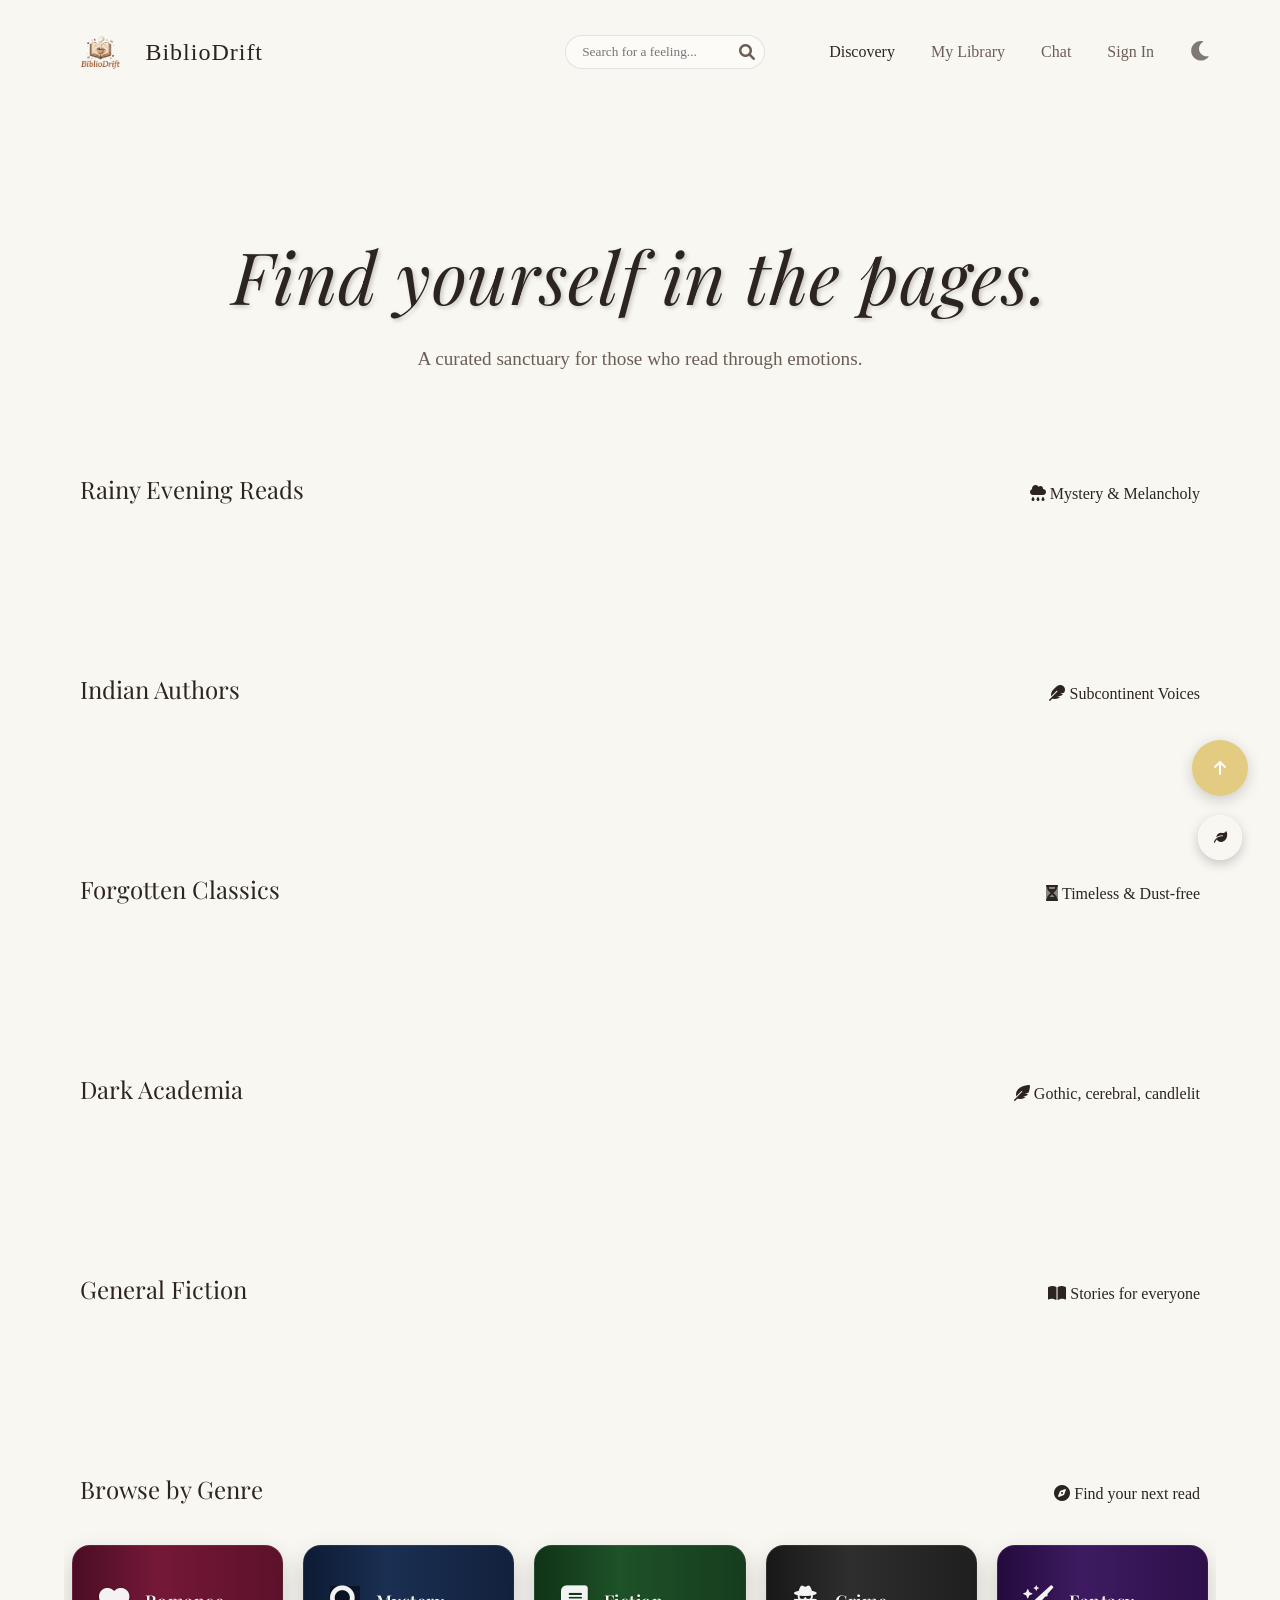
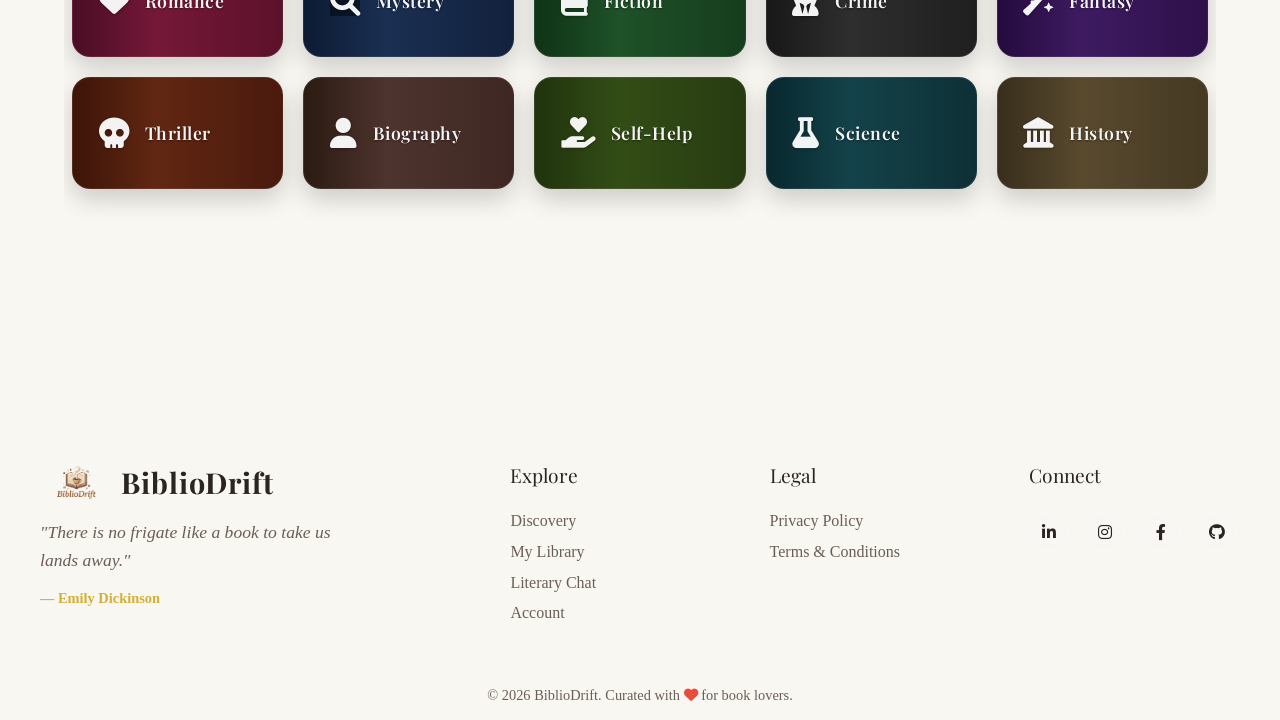
==== commit 0de47c33: "fixed the issue of toggle theme" ====
--- a/frontend/pages/index.html
+++ b/frontend/pages/index.html
@@ -15,7 +15,7 @@
 
   <script src="../js/db.js"></script>
 
-  <script src="../js/app.js"></script>
+  <!-- <script src="../js/app.js"></script> -->
   <script src="../js/library-3d.js"></script>
   <script src="https://unpkg.com/dexie/dist/dexie.js"></script>
   <meta name="viewport" content="width=device-width, initial-scale=1.0" />
@@ -74,9 +74,9 @@
           <span class="tooltip-text" id="navAuthTooltip"><i class="fa-solid fa-key"></i> Access account</span>
         </div>
       </nav>
-      <button id="themeToggle" class="btn-icon" title="Toggle Theme">
-        <i class="fa-solid fa-moon"></i>
-      </button>
+<button id="themeToggle" class="btn-icon" title="Toggle Theme">
+  <i class="fa-solid fa-moon"></i>
+</button>
     </div>
   </header>
 
@@ -203,49 +203,9 @@
   </main>
 
 
-
-
-  <!-- Enhanced Footer -->
-  <footer class="main-footer">
-    <div class="footer-container">
-      <div class="footer-brand">
-        <a href="index.html" class="logo">
-          <img style="height: 40px" src="../assets/images/biblioDrift_favicon.png" alt="BiblioDrift Logo"> BiblioDrift
-        </a>
-        <p class="footer-tagline">"There is no frigate like a book to take us lands away."</p>
-        <p class="footer-subtext">&mdash; Emily Dickinson</p>
-      </div>
-      <div class="footer-nav">
-        <h3>Explore</h3>
-        <ul>
-          <li><a href="index.html">Discovery</a></li>
-          <li><a href="library.html">My Library</a></li>
-          <li><a href="chat.html">Literary Chat</a></li>
-        </ul>
-      </div>
-      <div class="footer-legal">
-        <h3>Legal</h3>
-        <ul>
-          <li><a href="privacy-policy.html">Privacy Policy</a></li>
-          <li><a href="terms-and-conditions.html">Terms & Conditions</a></li>
-        </ul>
-      </div>
-      <div class="footer-social">
-        <h3>Connect</h3>
-        <div class="social-icons">
-          <a href="https://www.linkedin.com/in/devanshi5malhotra/" target="_blank" rel="noopener noreferrer" title="LinkedIn"><i class="fab fa-linkedin-in"></i></a>
-          <a href="#" title="Instagram"><i class="fab fa-instagram"></i></a>
-          <a href="https://github.com/devanshi14malhotra/BiblioDrift" target="_blank" rel="noopener noreferrer"
-            title="GitHub"><i class="fa-brands fa-github"></i></a>
-        </div>
-      </div>
-    </div>
-    <div class="footer-bottom">
-      <p>&copy; 2026 BiblioDrift. Curated with <i class="fa-solid fa-heart"></i> for book lovers.</p>
-    </div>
-  </footer>
-
+<!--The footer is being called usingt footer.js.-->
   <script src="../js/config.js"></script>
+  <script src="../js/security.js"></script>
   <script src="../js/app.js"></script>
   <script src="../js/book-preview.js"></script>
   <script src="../js/footer.js"></script>
@@ -301,8 +261,50 @@
 
   <script src="../js/ambient.js"></script>
   <script src="../js/security.js"></script>
+  <script src="../js/app.js"></script>
   <script src="../js/pwa.js"></script>
 
 </body>
 
+<script>
+document.addEventListener('DOMContentLoaded', function () {
+    const btn = document.getElementById('themeToggle');
+    if (!btn) {
+        console.error('themeToggle button not found');
+        return;
+    }
+
+    const icon = btn.querySelector('i');
+    const STORAGE_KEY = 'bibliodrift_theme';
+
+    function applyTheme(theme) {
+        if (theme === 'night') {
+            document.documentElement.setAttribute('data-theme', 'night');
+            if (icon) icon.className = 'fa-solid fa-sun';
+        } else {
+            document.documentElement.removeAttribute('data-theme');
+            if (icon) icon.className = 'fa-solid fa-moon';
+        }
+
+        localStorage.setItem(STORAGE_KEY, theme);
+        console.log('Theme applied:', theme);
+    }
+
+    // Load saved theme
+    const savedTheme = localStorage.getItem(STORAGE_KEY) || 'light';
+    applyTheme(savedTheme);
+
+    // Toggle on click
+    btn.addEventListener('click', function () {
+        const current =
+            document.documentElement.getAttribute('data-theme') === 'night'
+                ? 'night'
+                : 'light';
+
+        const next = current === 'night' ? 'light' : 'night';
+        applyTheme(next);
+    });
+});
+</script>
+
 </html>
--- a/frontend/css/style.css
+++ b/frontend/css/style.css
@@ -304,12 +304,12 @@
 }
 
 .section-header {
-    margin-: 0 1rem 0.5rem 1rem;
+    margin: 0 1rem 0.5rem 1rem;
     display: flex;
     justify-content: space-between;
     align-items: baseline;
     flex-wrap: wrap;
-    gap: 1rem
+    gap: 1rem;
     justify-content: space-between;
     align-items: baseline;
 }
@@ -4670,19 +4670,3 @@
   cursor: pointer !important; 
   cursor: url("data:image/svg+xml;utf8,<svg xmlns='http://www.w3.org/2000/svg' width='32' height='32' viewBox='0 0 24 24'><path fill='%23ffca3a' d='M4.42 20.58a1 1 0 0 0 1.41 0L15.24 11.2l-2.44-2.44L3.42 18.17a1 1 0 0 0 0 1.41zM17.36 9.08l-2.44-2.44 2.12-2.12a2 2 0 0 1 2.83 0l1.77 1.77a2 2 0 0 1 0 2.83z'/><path stroke='%23ffca3a' stroke-width='1.5' d='M2 22l4-1'/></svg>") 0 24, pointer !important;
 }
-/* Dark mode readability fixes */
-@media (prefers-color-scheme: dark) {
-  input, select, textarea {
-    color: #e8e0d0 !important;
-    background-color: #1a1a28 !important;
-    border-color: #2a2a3e !important;
-  }
-  input::placeholder, textarea::placeholder {
-    color: #9a8e7e !important;
-    opacity: 1 !important;
-  }
-  .dropdown-menu, .modal-content {
-    background-color: #12121a !important;
-    color: #e8e0d0 !important;
-  }
-}
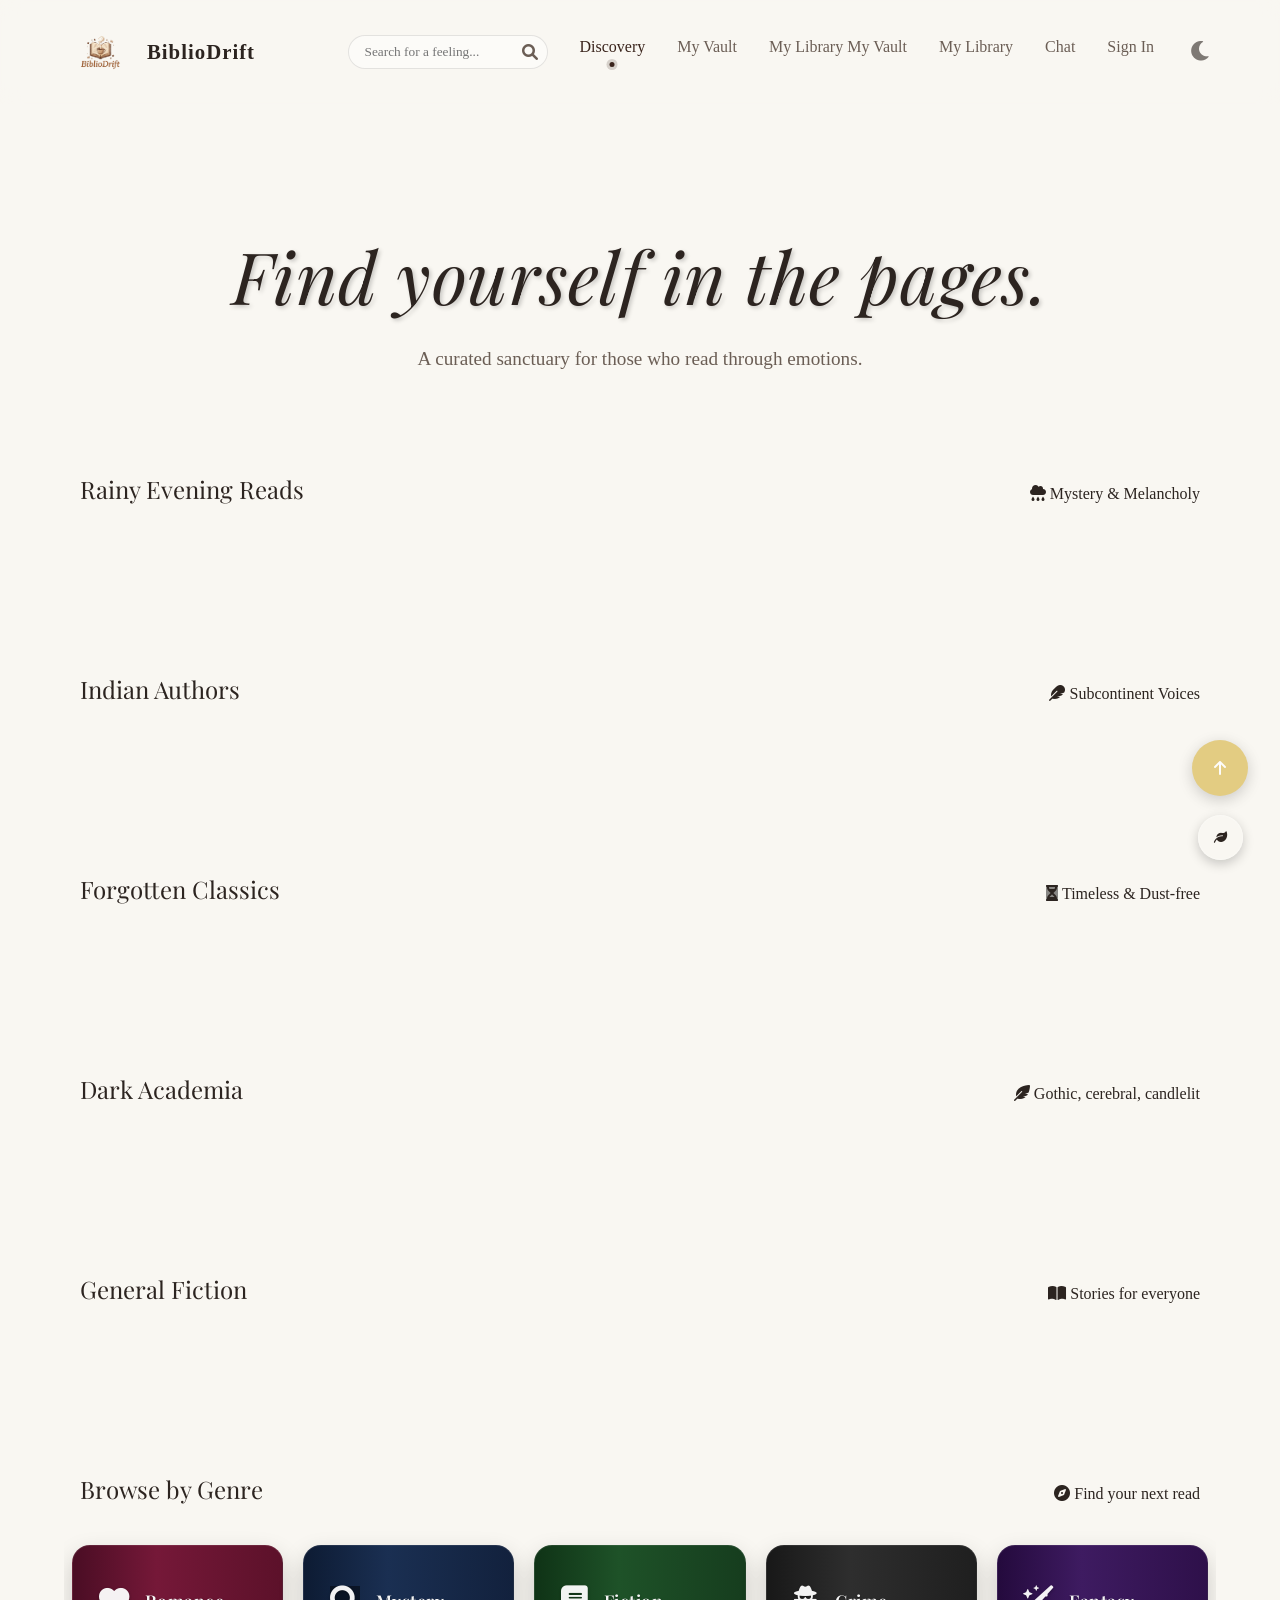
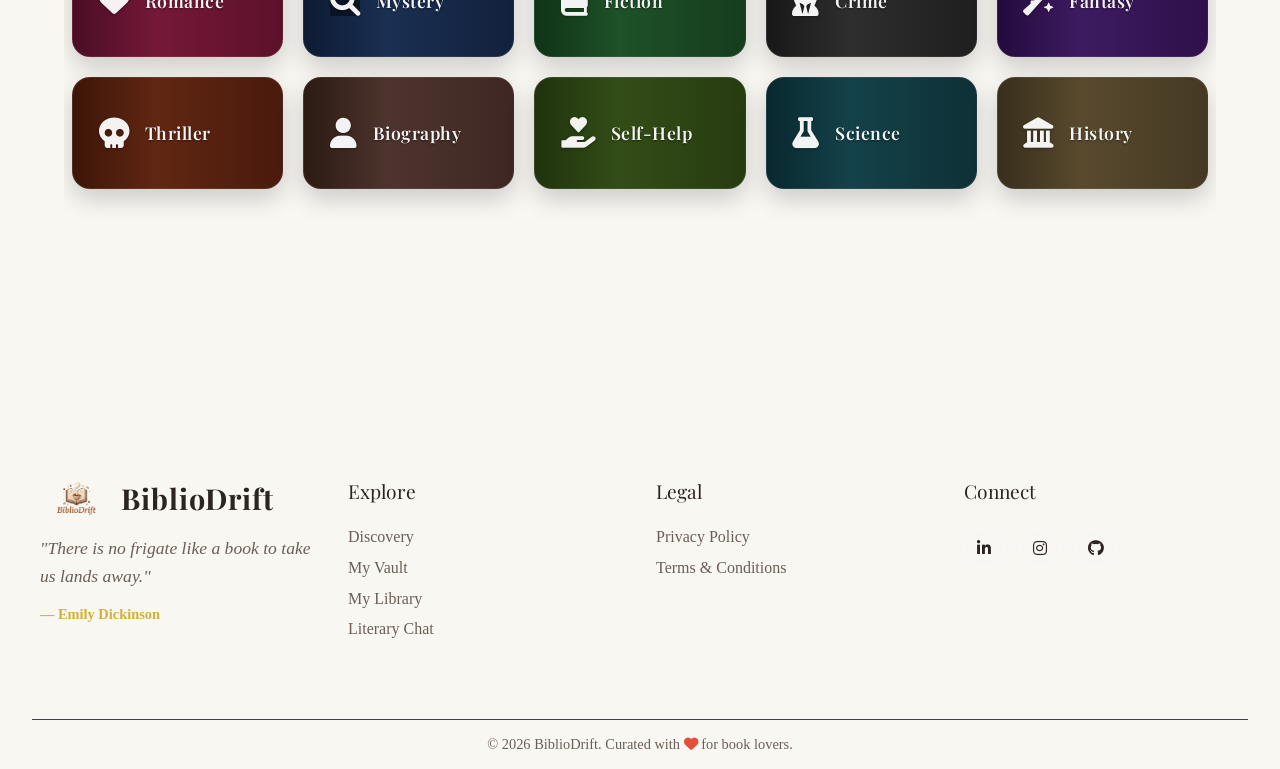
==== commit 8f4676e7: "Merge branch 'main' into feature/mood-sync-theme-system" ====
--- a/frontend/pages/index.html
+++ b/frontend/pages/index.html
@@ -24,7 +24,8 @@
   <title>BiblioDrift | Find yourself in the pages</title>
   <link rel="stylesheet" href="../css/style.css" />
   <link rel="stylesheet" href="../css/keyboard-shortcuts.css" />
-  <link rel="manifest" href="/manifest.json">
+  <link rel="stylesheet" href="../css/pwa.css">
+  <link rel="manifest" href="../manifest.json">
   <!-- Fonts -->
   <link rel="preconnect" href="https://fonts.googleapis.com" />
   <link rel="preconnect" href="https://fonts.gstatic.com" crossorigin />
@@ -37,7 +38,7 @@
   <script src="https://cdn.jsdelivr.net/npm/dompurify@3.0.6/dist/purify.min.js"></script>
   <link rel="icon" href="../assets/images/biblioDrift_favicon.png" type="image/png">
   <!-- PWA -->
-  <link rel="manifest" href="/manifest.json">
+  <link rel="manifest" href="../manifest.json">
   <meta name="theme-color" content="#2c2420">
   <meta name="apple-mobile-web-app-capable" content="yes">
   <meta name="apple-mobile-web-app-status-bar-style" content="black-translucent">
@@ -46,7 +47,7 @@
 </head>
 
 <body>
-  <header>
+    <header>
     <a href="index.html" class="logo">
       <img style="height: 40px" src="../assets/images/biblioDrift_favicon.png" alt="BiblioDrift Logo"> BiblioDrift
     </a>
@@ -61,22 +62,31 @@
           <span class="tooltip-text"><i class="fa-solid fa-wand-magic-sparkles"></i> Explore books</span>
         </div>
         <div class="tooltip">
+          <a href="vault.html">My Vault</a>
+          <span class="tooltip-text"><i class="fa-solid fa-vault"></i> My Vault</span>
+        </div>
+        <div class="tooltip">
           <a href="library.html">My Library</a>
+          <a href="vault.html" >My Vault</a>
+          <span class="tooltip-text"><i class="fa-solid fa-vault"></i> My Vault</span>
+        </div>
+        <div class="tooltip">
+          <a href="library.html" >My Library</a>
           <span class="tooltip-text"><i class="fa-solid fa-book"></i> My Library</span>
         </div>
         <div class="tooltip">
-          <a href="chat.html">Chat</a>
+          <a href="chat.html" >Chat</a>
           <span class="tooltip-text"><i class="fa-solid fa-comments"></i> Chat</span>
         </div>
         <!-- DYNAMIC AUTH LINK -->
         <div class="tooltip">
-          <a href="auth.html" id="navAuthLink">Sign In</a>
+          <a href="auth.html" id="navAuthLink" >Sign In</a>
           <span class="tooltip-text" id="navAuthTooltip"><i class="fa-solid fa-key"></i> Access account</span>
         </div>
       </nav>
-<button id="themeToggle" class="btn-icon" title="Toggle Theme">
-  <i class="fa-solid fa-moon"></i>
-</button>
+      <button id="themeToggle" class="btn-icon" title="Toggle Theme">
+        <i class="fa-solid fa-moon"></i>
+      </button>
     </div>
   </header>
 
@@ -86,18 +96,25 @@
       <p>A curated sanctuary for those who read through emotions.</p>
     </section>
 
-    <!-- SEARCH RESULTS SECTION (Initially Hidden) -->
+    
     <section id="search-results-section" class="curated-section" hidden>
       <div class="section-header">
         <h2 id="search-query-display">Search Results</h2>
         <span><i class="fa-solid fa-magnifying-glass"></i> Exploring your query</span>
       </div>
+      <!-- Mood-Tag Filter Bar -->
+      <div id="mood-filter-bar" class="mood-filter-bar" hidden>
+        <div class="filter-label">Filter by mood:</div>
+        <div class="filter-chips" id="filter-chips">
+          <!-- Dynamically populated chips -->
+        </div>
+      </div>
       <div class="curated-row" id="search-results-grid">
-        <!-- Dynamically Appended Books -->
-      </div>
-    </section>
-
-    <!-- Curated Sections -->
+      
+      </div>
+    </section>
+
+   
     <section class="curated-section">
       <div class="section-header">
         <h2>Rainy Evening Reads</h2>
@@ -138,7 +155,6 @@
       <div class="curated-row" id="row-fiction"></div>
     </section>
 
-    <!-- Genre Grid Section -->
     <section class="curated-section genre-section">
       <div class="section-header">
         <h2>Browse by Genre</h2>
@@ -159,8 +175,6 @@
         <div class="genre-card" data-genre="history"><i class="fa-solid fa-landmark"></i><span>History</span></div>
       </div>
     </section>
-
-    <!-- Genre Modal -->
     <dialog id="genre-modal" class="genre-modal">
       <div class="genre-modal-content">
         <div class="genre-modal-header">
@@ -172,8 +186,6 @@
         </div>
       </div>
     </dialog>
-
-    <!-- Book Details Modal -->
     <dialog id="book-details-modal" class="glass-modal">
       <div class="modal-content">
         <button class="close-modal-btn" id="closeModalBtn"><i class="fa-solid fa-xmark"></i></button>
@@ -190,11 +202,19 @@
                 <div class="text-skeleton skeleton" style="width: 70%"></div>
               </div>
             </div>
+            <!-- Added "Where to Buy" section -->
+            <div class="purchase-links-box" style="margin-top: 15px;">
+              <div class="purchase-header"><i class="fa-solid fa-cart-shopping"></i><span> Where to Buy</span></div>
+              <div id="modal-purchase-links" class="purchase-links-container">
+                <div class="text-skeleton skeleton"></div>
+              </div>
+            </div>
             <div class="modal-actions">
               <button id="modal-add-btn" class="btn-primary"><i class="fa-regular fa-heart"></i> Add to Library</button>
               <button id="modal-preview-btn" class="btn-preview"><i class="fa-solid fa-book-open"></i> Preview</button>
               <button id="modal-share-btn" class="btn-secondary modal-share-btn"><i class="fa-solid fa-share-nodes"></i>
                 Share</button>
+              <button id="modal-mood-btn" class="btn-secondary"><i class="fa-solid fa-wand-magic-sparkles"></i> Explore Mood</button>
             </div>
           </div>
         </div>
@@ -202,14 +222,54 @@
     </dialog>
   </main>
 
-
-<!--The footer is being called usingt footer.js.-->
+  <footer class="main-footer">
+    <div class="footer-container">
+      <div class="footer-brand">
+        <a href="index.html" class="logo">
+          <img style="height: 40px" src="../assets/images/biblioDrift_favicon.png" alt="BiblioDrift Logo"> BiblioDrift
+        </a>
+        <p class="footer-tagline">"There is no frigate like a book to take us lands away."</p>
+        <p class="footer-subtext">&mdash; Emily Dickinson</p>
+      </div>
+      <div class="footer-nav">
+        <h3>Explore</h3>
+        <ul>
+          <li><a href="index.html">Discovery</a></li>
+          <li><a href="vault.html">My Vault</a></li>
+          <li><a href="library.html">My Library</a></li>
+          <li><a href="chat.html">Literary Chat</a></li>
+        </ul>
+      </div>
+      <div class="footer-legal">
+        <h3>Legal</h3>
+        <ul>
+          <li><a href="privacy-policy.html">Privacy Policy</a></li>
+          <li><a href="terms-and-conditions.html">Terms & Conditions</a></li>
+        </ul>
+      </div>
+      <div class="footer-social">
+        <h3>Connect</h3>
+        <div class="social-icons">
+          <a href="https://www.linkedin.com/in/devanshi5malhotra/" target="_blank" rel="noopener noreferrer" title="LinkedIn"><i class="fab fa-linkedin-in"></i></a>
+          <a href="#" title="Instagram"><i class="fab fa-instagram"></i></a>
+          <a href="https://github.com/devanshi14malhotra/BiblioDrift" target="_blank" rel="noopener noreferrer"
+            title="GitHub"><i class="fa-brands fa-github"></i></a>
+        </div>
+      </div>
+    </div>
+    <div class="footer-bottom">
+      <p>&copy; 2026 BiblioDrift. Curated with <i class="fa-solid fa-heart"></i> for book lovers.</p>
+    </div>
+  </footer>
+
   <script src="../js/config.js"></script>
   <script src="../js/security.js"></script>
   <script src="../js/app.js"></script>
   <script src="../js/book-preview.js"></script>
+  <script src="../js/pwa.js"></script>
   <script src="../js/footer.js"></script>
   <script src="../script/header-scroll.js"></script>
+  <script src="../js/ambient.js"></script>
 
 
   <!-- Back to Top Button -->
@@ -219,7 +279,7 @@
 
   <!-- Ambient Sanctuary UI -->
   <div class="ambient-sanctuary">
-    <button id="ambientToggle" title="Ambient Sanctuary">
+    <button id="ambientToggle" title="Ambient Sanctuary" aria-expanded="false" aria-controls="ambientPanel">
       <i class="fa-solid fa-leaf"></i>
     </button>
     <div id="ambientPanel" class="ambient-panel">
@@ -254,15 +314,22 @@
       </div>
       <div class="volume-control">
         <label for="ambientVolume" style="color: var(--text-main) !important;"><i class="fa-solid fa-volume-high"></i> Volume</label>
-        <input type="range" id="ambientVolume" min="0" max="1" step="0.1" value="0.5" style="width: 100%;">
+        <div class="range-wrap">
+          <div class="range-track" aria-hidden="true"></div>
+          <div class="range-fill" aria-hidden="true"></div>
+          <input type="range" id="ambientVolume" min="0" max="1" step="0.1" value="0.5" style="width: 100%;">
+        </div>
       </div>
     </div>
   </div>
 
+  <script src="../js/theme-manager.js"></script>
   <script src="../js/ambient.js"></script>
   <script src="../js/security.js"></script>
-  <script src="../js/app.js"></script>
   <script src="../js/pwa.js"></script>
+  <script src="../script/vault.js"></script>
+
+</body>
 
 </body>
 
--- a/frontend/css/style.css
+++ b/frontend/css/style.css
@@ -23,6 +23,8 @@
     --input-border: rgba(0, 0, 0, 0.1);
     --book-bg: #fff;
     --paper-color: #fffdf9;
+    --nav-active-color: #3a241c;
+    --nav-active-ring: rgba(58, 36, 28, 0.18);
 
     /* Vibe Colors */
     --vibe-mystery: #78909c;
@@ -33,6 +35,20 @@
     --book-width: 160px;
     --book-height: 240px;
     --book-thick: 40px;
+}
+
+
+    --book-thick: 40px;
+}
+
+/* Fix: WCAG AA Contrast Floor - Issue #534 */
+.glass-panel,
+.book-tooltip,
+.book-detail-modal,
+[class*="glass"] {
+    background: rgba(0, 0, 0, 0.45) !important;
+    backdrop-filter: blur(12px);
+    -webkit-backdrop-filter: blur(12px);
 }
 
 [data-theme="night"] {
@@ -51,6 +67,8 @@
     --input-border: rgba(255, 255, 255, 0.1);
     --book-bg: #2c2420;
     --paper-color: #e0d5cb;
+    --nav-active-color: #fff2df;
+    --nav-active-ring: rgba(255, 242, 223, 0.22);
 }
 
 * {
@@ -71,7 +89,13 @@
     /* Classic serif for books */
     overflow-x: hidden;
     min-height: 100vh;
+    display: flex;
+    flex-direction: column;
     transition: background-color 0.4s ease, color 0.4s ease, border-color 0.4s ease, box-shadow 0.4s ease;
+}
+
+main {
+    flex: 1;
 }
 
 /* Explicit night-mode overrides — bulletproof fallback */
@@ -97,6 +121,43 @@
 /* Global Wooden Scrollbar Styling */
 ::-webkit-scrollbar {
     width: 12px;
+}
+
+/* --- Mood Theme Integration ---
+   Maps the dynamic --theme-* variables set by theme-manager.js 
+   to the project's functional CSS variables.
+*/
+[data-theme="rainy"], 
+[data-theme="cozy"], 
+[data-theme="dark-academia"], 
+[data-theme="ocean"], 
+[data-theme="indian-authors"] {
+    --bg-color: var(--theme-bg) !important;
+    --text-main: var(--theme-text) !important;
+    --text-muted: var(--theme-text-muted) !important;
+    --accent-gold: var(--theme-accent) !important;
+    --input-bg: var(--theme-pill-bg) !important;
+    --input-border: var(--theme-border) !important;
+    --book-bg: var(--theme-surface) !important;
+    --header-bg: var(--theme-bg) !important; /* Unified header bg for mood themes */
+}
+
+/* Ensure body transitions smoothly between mood themes */
+[data-theme="rainy"] body,
+[data-theme="cozy"] body,
+[data-theme="dark-academia"] body,
+[data-theme="ocean"] body,
+[data-theme="indian-authors"] body {
+    background-color: var(--bg-color) !important;
+    color: var(--text-main) !important;
+}
+
+[data-theme="rainy"] .curated-section h2,
+[data-theme="cozy"] .curated-section h2,
+[data-theme="dark-academia"] .curated-section h2,
+[data-theme="ocean"] .curated-section h2,
+[data-theme="indian-authors"] .curated-section h2 {
+    color: var(--accent-gold);
 }
 
 ::-webkit-scrollbar-track {
@@ -188,16 +249,52 @@
     gap: 0.5rem;
 }
 
+.nav-links {
+    display: flex;
+    align-items: center;
+    gap: 2rem;
+}
+
 .nav-links a {
     text-decoration: none;
     color: var(--text-muted);
-    margin-left: 2rem;
-    transition: color 0.3s ease;
+    position: relative;
+    display: inline-flex;
+    align-items: center;
+    justify-content: center;
+    min-height: 30px;
+    padding-bottom: 10px;
+    transition: color 0.25s ease;
 }
 
 .nav-links a:hover,
 .nav-links a.active {
-    color: var(--text-main);
+    color: var(--nav-active-color);
+}
+
+.nav-links a::after {
+    content: "";
+    position: absolute;
+    left: 50%;
+    bottom: 0;
+    width: 5px;
+    height: 5px;
+    border-radius: 50%;
+    background: var(--nav-active-color);
+    box-shadow: 0 0 0 3px var(--nav-active-ring);
+    opacity: 0;
+    transform: translateX(-50%) scale(0.35);
+    transition: opacity 0.22s ease, transform 0.22s ease;
+}
+
+.nav-links a:hover::after {
+    opacity: 0.45;
+    transform: translateX(-50%) scale(0.75);
+}
+
+.nav-links a.active::after {
+    opacity: 1;
+    transform: translateX(-50%) scale(1);
 }
 
 /* === ANIMATED HOVER TOOLTIPS FOR NAVIGATION (NEW) === */
@@ -207,48 +304,19 @@
 }
 
 .tooltip-text {
-    position: absolute;
-    left: 50%;
-    bottom: calc(100% + 8px);
-    transform: translateX(-50%) scale(0.95) translateY(6px);
-    padding: 10px 14px;
-    background: #fffaf3;
-    color: #2b2b2b;
-    font-size: 13px;
-    font-weight: 500;
-    white-space: nowrap;
-    border-radius: 10px;
-    box-shadow: 0 8px 20px rgba(0, 0, 0, 0.15);
-    border: 1px solid rgba(0, 0, 0, 0.08);
-    opacity: 0;
-    visibility: hidden;
-    pointer-events: none;
-    transition: all 0.25s ease;
-    z-index: 9999;
+    display: none;
 }
 
 .tooltip-text::after {
-    content: "";
-    position: absolute;
-    top: 100%;
-    left: 50%;
-    transform: translateX(-50%) rotate(45deg);
-    width: 12px;
-    height: 12px;
-    background: #fffaf3;
-    border-left: 1px solid rgba(0, 0, 0, 0.08);
-    border-bottom: 1px solid rgba(0, 0, 0, 0.08);
+    display: none;
 }
 
 .tooltip:hover .tooltip-text {
-    opacity: 1;
-    visibility: visible;
-    transform: translateX(-40%) scale(1) translateY(0);
+    display: none;
 }
 
 .tooltip-text i {
-    margin-right: 5px;
-    color: var(--accent-gold);
+    display: none;
 }
 
 main {
@@ -304,14 +372,16 @@
 }
 
 .section-header {
+    margin-: 0 1rem 0.5rem 1rem;
     margin: 0 1rem 0.5rem 1rem;
     display: flex;
     justify-content: space-between;
     align-items: baseline;
     flex-wrap: wrap;
-    gap: 1rem;
+    gap: 1rem
     justify-content: space-between;
     align-items: baseline;
+    gap: 1rem;
 }
 
 .curated-row {
@@ -4583,6 +4653,20 @@
     transform: scale(1.05);
 }
 
+/* Animated active state for the sanctuary toggle button */
+#ambientToggle {
+    will-change: transform;
+}
+
+#ambientToggle.active {
+    transform: scale(1.08) rotate(-8deg) !important;
+    box-shadow: 0 10px 24px rgba(0, 0, 0, 0.32) !important;
+}
+
+#ambientToggle:active {
+    transform: scale(0.96) rotate(-2deg) !important;
+}
+
 .ambient-panel {
     position: absolute;
     bottom: 60px;
@@ -4598,11 +4682,17 @@
     display: none;
     flex-direction: column;
     gap: 1rem;
+    /* Prepare for animated entrance */
+    opacity: 0;
+    transform: translateY(8px) scale(0.995);
+    transition: opacity 260ms cubic-bezier(.2,.9,.3,1), transform 260ms cubic-bezier(.2,.9,.3,1);
     z-index: 10002;
 }
 
 .ambient-panel.active {
     display: flex !important;
+    opacity: 1 !important;
+    transform: translateY(0) scale(1) !important;
 }
 
 .ambient-option {
@@ -4617,6 +4707,450 @@
     align-items: center;
     gap: 10px;
     font-size: 0.95rem;
+}
+
+/* Improved alignment: use a two-column grid so labels line up and controls align consistently */
+.ambient-panel .ambient-option,
+.ambient-panel .volume-control {
+    display: grid;
+    grid-template-columns: 1fr auto;
+    align-items: center;
+    gap: 10px;
+}
+
+.ambient-panel .volume-control {
+    position: relative;
+    display: grid;
+    grid-template-columns: auto 1fr;
+    align-items: center;
+    gap: 10px;
+}
+
+.ambient-panel .volume-control .range-wrap {
+    grid-column: 2 / 3;
+    position: relative;
+    width: 100%;
+}
+
+/* Library-specific alignment fixes */
+.library-page .ambient-panel .volume-control .range-wrap {
+    height: 18px;
+}
+
+.library-page .ambient-panel .volume-control .range-wrap .range-track,
+.library-page .ambient-panel .volume-control .range-wrap .range-fill {
+    top: 50%;
+    transform: translateY(-50%);
+}
+
+.library-page .ambient-panel .volume-control .range-wrap input[type="range"] {
+    height: 18px !important;
+    padding: 0 !important;
+}
+
+/* Final alignment nudge: move the thumb slightly down to perfectly center on the track across pages */
+.ambient-panel .volume-control .range-wrap input[type="range"]::-webkit-slider-thumb {
+    transform: translateY(2px) !important;
+}
+.ambient-panel .volume-control .range-wrap input[type="range"]::-moz-range-thumb {
+    transform: translateY(2px) !important;
+}
+
+/* Library/profile specific small adjustments if needed */
+.library-page .ambient-panel .volume-control .range-wrap .range-track,
+.library-page .ambient-panel .volume-control .range-wrap .range-fill,
+#profile-page .ambient-panel .volume-control .range-wrap .range-track,
+#profile-page .ambient-panel .volume-control .range-wrap .range-fill {
+    /* keep track centered */
+    top: 50% !important;
+    transform: translateY(-50%) !important;
+}
+
+.ambient-panel .volume-control .range-wrap .range-track {
+    position: absolute;
+    left: 0;
+    right: 0;
+    height: 6px;
+    background: rgba(0,0,0,0.12);
+    border-radius: 999px;
+    top: 50%;
+    transform: translateY(-50%);
+    z-index: 1;
+}
+
+.ambient-panel .volume-control .range-wrap .range-fill {
+    position: absolute;
+    left: 0;
+    height: 6px;
+    background: var(--accent-gold);
+    border-radius: 999px;
+    top: 50%;
+    transform: translateY(-50%);
+    z-index: 2;
+    width: 50%;
+    transition: width 240ms cubic-bezier(.2,1,.22,1);
+}
+
+.ambient-panel .volume-control .range-wrap input[type="range"] {
+    background: transparent !important;
+    position: relative;
+    z-index: 3;
+    width: 100%;
+}
+
+/* Profile-specific nudge: align the track/fill and thumb better on profile layout */
+.profile-page .ambient-panel .volume-control .range-wrap {
+    padding-top: 2px; /* small spacing to shift input area down slightly */
+}
+
+.profile-page .ambient-panel .volume-control .range-wrap .range-track,
+.profile-page .ambient-panel .volume-control .range-wrap .range-fill {
+    top: 54%;
+}
+
+.profile-page .ambient-panel .volume-control .range-wrap input[type="range"] {
+    height: 20px !important;
+}
+
+.profile-page .ambient-panel .volume-control .range-wrap input[type="range"]::-webkit-slider-thumb {
+    margin-top: 0 !important;
+}
+
+/* Make the input tall enough so the thumb can be vertically centered; remove negative margins */
+.ambient-panel .volume-control .range-wrap input[type="range"] {
+    height: 18px !important;
+    padding: 0 !important;
+    margin: 0 !important;
+    line-height: 18px !important;
+}
+
+/* Ensure the WebKit thumb is not shifted upward */
+.ambient-panel .volume-control .range-wrap input[type="range"]::-webkit-slider-thumb {
+    margin-top: 0 !important;
+    position: relative !important;
+    top: 0 !important;
+}
+
+/* Ensure the Firefox thumb is vertically centered */
+.ambient-panel .volume-control .range-wrap input[type="range"]::-moz-range-thumb {
+    margin: 0 !important;
+}
+
+.ambient-panel .ambient-option span,
+.ambient-panel .volume-control label {
+    display: flex;
+    align-items: center;
+    gap: 10px;
+    color: var(--text-main);
+}
+
+/* Make switches slightly larger and center their internal toggle */
+.switch {
+    width: 44px;
+    height: 26px;
+}
+
+.slider {
+    border-radius: 999px;
+    background-color: rgba(68,68,68,0.9);
+}
+
+.slider:before {
+    height: 18px;
+    width: 18px;
+    left: 4px;
+    bottom: 4px;
+}
+
+/* Smooth transitions for switches */
+.slider {
+    transition: background-color 200ms cubic-bezier(.2,.9,.3,1);
+}
+
+.slider:before {
+    transition: transform 200ms cubic-bezier(.2,.9,.3,1), box-shadow 200ms;
+}
+
+input:checked + .slider {
+    background-color: var(--accent-gold);
+}
+
+input:checked + .slider:before {
+    transform: translateX(18px);
+}
+
+/* Quick pop when a toggle is enabled */
+input:checked + .slider {
+    animation: togglePop 220ms cubic-bezier(.2,.9,.3,1);
+}
+
+@keyframes togglePop {
+    0% { transform: scale(0.96); }
+    60% { transform: scale(1.04); }
+    100% { transform: scale(1); }
+}
+
+/* Staggered fade-in for options when panel opens */
+.ambient-panel.active .ambient-option,
+.ambient-panel.active .volume-control {
+    opacity: 0;
+    transform: translateY(6px);
+    animation: optionFade 360ms cubic-bezier(.2,.9,.3,1) forwards;
+}
+.ambient-panel.active .ambient-option:nth-child(1) { animation-delay: 0.06s; }
+.ambient-panel.active .ambient-option:nth-child(2) { animation-delay: 0.12s; }
+.ambient-panel.active .ambient-option:nth-child(3) { animation-delay: 0.18s; }
+.ambient-panel.active .ambient-option:nth-child(4) { animation-delay: 0.24s; }
+.ambient-panel.active .volume-control { animation-delay: 0.3s; }
+
+@keyframes optionFade {
+    to { opacity: 1; transform: translateY(0); }
+}
+
+/* Button press micro-interaction */
+#ambientToggle {
+    transition: transform 180ms ease, box-shadow 180ms ease, background 180ms ease;
+}
+
+#ambientToggle:active {
+    transform: scale(0.96) rotate(-6deg);
+}
+
+/* Accessible focus for switches */
+.switch input:focus-visible + .slider {
+    box-shadow: 0 0 0 4px rgba(212,175,55,0.16);
+}
+
+/* Volume slider styling */
+.ambient-panel input[type="range"] {
+    -webkit-appearance: none;
+    width: 130px;
+    height: 6px;
+    background-color: rgba(0,0,0,0.12);
+    /* Use a solid gold background-image and size it with --ambient-fill for reliable Chrome rendering */
+    background-image: linear-gradient(to right, var(--accent-gold), var(--accent-gold));
+    background-size: calc(var(--ambient-fill,50) * 1%) 100%;
+    background-repeat: no-repeat;
+    border-radius: 999px;
+    outline: none;
+}
+
+.ambient-panel input[type="range"]::-webkit-slider-thumb {
+    -webkit-appearance: none;
+    width: 18px;
+    height: 18px;
+    background: var(--accent-gold);
+    border-radius: 50%;
+    box-shadow: 0 2px 6px rgba(0,0,0,0.25);
+    cursor: pointer;
+}
+
+/* Ensure base thumb has a transition so scaling animates smoothly on all pages */
+.ambient-panel input[type="range"]::-webkit-slider-thumb {
+    transition: transform 260ms cubic-bezier(.2,1,.22,1), box-shadow 260ms ease !important;
+    transform-origin: center center;
+    transform: scale(1) !important;
+}
+
+/* Animated track fill and thumb pop when volume changes */
+.ambient-panel input[type="range"] {
+    background: linear-gradient(90deg, var(--accent-gold) var(--ambient-fill,50%), rgba(0,0,0,0.12) var(--ambient-fill,50%));
+    background-size: 100% 100%;
+    background-repeat: no-repeat;
+    transition: background 360ms cubic-bezier(.2,1,.22,1);
+}
+
+.ambient-panel input.volume-animate::-webkit-slider-thumb {
+    transform: scale(1.12) !important;
+    transition: transform 360ms cubic-bezier(.2,1,.22,1) !important;
+}
+
+/* Also ensure the base Firefox thumb transitions */
+.ambient-panel input[type="range"]::-moz-range-thumb {
+    transition: transform 260ms cubic-bezier(.2,1,.22,1), box-shadow 260ms ease;
+    transform-origin: center center;
+}
+
+.ambient-panel input.volume-animate::-moz-range-thumb {
+    transform: scale(1.12);
+    transition: transform 360ms cubic-bezier(.2,1,.22,1);
+}
+
+/* Fallback for Firefox: smooth track color via background */
+.ambient-panel input[type="range"]::-moz-range-track {
+    background: transparent;
+}
+
+/* Responsive ambient panel: full width on very small screens */
+@media (max-width: 420px) {
+    .ambient-panel {
+        right: 1rem;
+        bottom: 70px;
+        width: min(92vw, 320px);
+        padding: 0.9rem;
+    }
+
+    .ambient-panel input[type="range"] {
+        width: 100%;
+    }
+}
+
+/* Library page: make ambient volume control smaller for compact layout */
+.library-page .ambient-panel input[type="range"] {
+    -webkit-appearance: none;
+    appearance: none;
+    width: 120px;
+    height: 6px;
+    background-color: rgba(0,0,0,0.12) !important;
+    background-image: linear-gradient(to right, var(--accent-gold), var(--accent-gold)) !important;
+    background-size: calc(var(--ambient-fill,50) * 1%) 100% !important;
+    background-repeat: no-repeat !important;
+    border-radius: 999px;
+    outline: none;
+}
+
+.library-page .ambient-panel input[type="range"]::-webkit-slider-runnable-track {
+    height: 6px;
+    border-radius: 999px;
+}
+
+.library-page .ambient-panel input[type="range"]::-webkit-slider-thumb {
+    -webkit-appearance: none;
+    appearance: none;
+    margin-top: -6px; /* center the larger thumb */
+    width: 18px;
+    height: 18px;
+    background: var(--accent-gold);
+    border-radius: 50%;
+    box-shadow: 0 3px 8px rgba(0,0,0,0.25);
+    border: 3px solid rgba(255,255,255,0.8);
+    cursor: pointer;
+}
+
+.library-page .ambient-panel input[type="range"]::-moz-range-track {
+    height: 6px;
+    background: transparent;
+}
+
+.library-page .ambient-panel input[type="range"]::-moz-range-thumb {
+    width: 18px;
+    height: 18px;
+    background: var(--accent-gold);
+    border-radius: 50%;
+    box-shadow: 0 3px 8px rgba(0,0,0,0.25);
+    border: 3px solid rgba(255,255,255,0.8);
+    cursor: pointer;
+}
+
+.library-page .ambient-panel .volume-control label {
+    font-size: 0.95rem;
+}
+
+/* Override responsive minimums that enlarge inputs (loaded in style-responsive.css) */
+.library-page .ambient-panel input[type="range"] {
+    min-height: 0 !important;
+    min-width: 0 !important;
+    height: 6px !important;
+}
+.library-page .ambient-panel input[type="range"]::-webkit-slider-thumb {
+    width: 18px !important;
+    height: 18px !important;
+}
+.library-page .ambient-panel input[type="range"]::-moz-range-thumb {
+    width: 18px !important;
+    height: 18px !important;
+}
+
+/* Profile page: same compact ambient volume styling as library */
+#profile-page .ambient-panel input[type="range"] {
+    -webkit-appearance: none;
+    appearance: none;
+    width: 120px;
+    height: 6px;
+    background-color: rgba(0,0,0,0.12) !important;
+    background-image: linear-gradient(to right, var(--accent-gold), var(--accent-gold)) !important;
+    background-size: calc(var(--ambient-fill,50) * 1%) 100% !important;
+    background-repeat: no-repeat !important;
+    border-radius: 999px;
+    outline: none;
+    min-height: 0 !important;
+    min-width: 0 !important;
+}
+
+#profile-page .ambient-panel input[type="range"]::-webkit-slider-runnable-track {
+    height: 6px;
+    border-radius: 999px;
+}
+
+#profile-page .ambient-panel input[type="range"]::-webkit-slider-thumb {
+    -webkit-appearance: none;
+    appearance: none;
+    margin-top: -6px;
+    width: 18px;
+    height: 18px;
+    background: var(--accent-gold);
+    border-radius: 50%;
+    box-shadow: 0 3px 8px rgba(0,0,0,0.25);
+    border: 3px solid rgba(255,255,255,0.8);
+    cursor: pointer;
+}
+
+#profile-page .ambient-panel input[type="range"]::-moz-range-track {
+    height: 6px;
+    background: transparent;
+}
+
+#profile-page .ambient-panel input[type="range"]::-moz-range-thumb {
+    width: 18px;
+    height: 18px;
+    background: var(--accent-gold);
+    border-radius: 50%;
+    box-shadow: 0 3px 8px rgba(0,0,0,0.25);
+    border: 3px solid rgba(255,255,255,0.8);
+    cursor: pointer;
+}
+
+#profile-page .ambient-panel .volume-control label {
+    font-size: 0.95rem;
+}
+
+/* Strong overrides to ensure page-scoped slider sizing is applied last */
+.library-page .ambient-panel input[type="range"],
+.profile-page .ambient-panel input[type="range"] {
+    -webkit-appearance: none !important;
+    appearance: none !important;
+    width: 120px !important;
+    height: 6px !important;
+    background: linear-gradient(90deg, var(--accent-gold) 50%, rgba(0,0,0,0.12) 50%) !important;
+    border-radius: 999px !important;
+    outline: none !important;
+    min-height: 0 !important;
+    min-width: 0 !important;
+}
+
+.library-page .ambient-panel input[type="range"]::-webkit-slider-thumb,
+.profile-page .ambient-panel input[type="range"]::-webkit-slider-thumb {
+    -webkit-appearance: none !important;
+    appearance: none !important;
+    margin-top: 0 !important;
+    width: 18px !important;
+    height: 18px !important;
+    background: var(--accent-gold) !important;
+    border-radius: 50% !important;
+    box-shadow: 0 3px 8px rgba(0,0,0,0.25) !important;
+    border: 3px solid rgba(255,255,255,0.8) !important;
+    cursor: pointer !important;
+}
+
+.library-page .ambient-panel input[type="range"]::-moz-range-thumb,
+.profile-page .ambient-panel input[type="range"]::-moz-range-thumb {
+    width: 18px !important;
+    height: 18px !important;
+    background: var(--accent-gold) !important;
+    border-radius: 50% !important;
+    box-shadow: 0 3px 8px rgba(0,0,0,0.25) !important;
+    border: 3px solid rgba(255,255,255,0.8) !important;
+    cursor: pointer !important;
 }
 
 .switch {
@@ -4663,6 +5197,70 @@
 input:checked+.slider:before {
     transform: translateX(14px);
 }
+html[data-theme="night"] .glass-overlay,
+body.night-mode .glass-overlay,
+[data-theme="night"] .glass-overlay {
+    background-color: #1e140c !important;
+    border: 1px solid rgba(255, 255, 255, 0.1) !important;
+}
+
+html[data-theme="night"] .tooltip-title,
+body.night-mode .tooltip-title {
+    color: #ffffff !important;
+}
+
+html[data-theme="night"] .tooltip-author,
+body.night-mode .tooltip-author {
+    color: #cccccc !important;
+}
+
+
+.footer-logo {
+  height: 40px;
+  width: auto;
+}
+
+.logo {
+  display: flex;
+  align-items: center;
+  gap: 0.6rem;
+  font-size: 1.3rem;
+  font-weight: bold;
+}
+
+.main-footer {
+ 
+  padding: 4rem 2rem 1rem;
+}
+
+.footer-container {
+  display: grid;
+  grid-template-columns: repeat(auto-fit, minmax(220px, 1fr));
+  gap: 2rem;
+}
+
+.footer-container a {
+ 
+  text-decoration: none;
+  transition: color 0.3s ease;
+}
+
+
+
+.social-icons {
+  display: flex;
+  gap: 1rem;
+}
+
+.footer-bottom {
+  text-align: center;
+  margin-top: 3rem;
+  padding-top: 1rem;
+  border-top: 1px solid #374151;
+}
+
+
+
 html, body {
   cursor: url("data:image/svg+xml;utf8,<svg xmlns='http://www.w3.org/2000/svg' width='32' height='32' viewBox='0 0 24 24'><path fill='%23cca43b' d='M4.42 20.58a1 1 0 0 0 1.41 0L15.24 11.2l-2.44-2.44L3.42 18.17a1 1 0 0 0 0 1.41zM17.36 9.08l-2.44-2.44 2.12-2.12a2 2 0 0 1 2.83 0l1.77 1.77a2 2 0 0 1 0 2.83z'/><path stroke='%23cca43b' stroke-width='1.5' d='M2 22l4-1'/></svg>") 0 24, auto !important;
 }
@@ -4670,3 +5268,431 @@
   cursor: pointer !important; 
   cursor: url("data:image/svg+xml;utf8,<svg xmlns='http://www.w3.org/2000/svg' width='32' height='32' viewBox='0 0 24 24'><path fill='%23ffca3a' d='M4.42 20.58a1 1 0 0 0 1.41 0L15.24 11.2l-2.44-2.44L3.42 18.17a1 1 0 0 0 0 1.41zM17.36 9.08l-2.44-2.44 2.12-2.12a2 2 0 0 1 2.83 0l1.77 1.77a2 2 0 0 1 0 2.83z'/><path stroke='%23ffca3a' stroke-width='1.5' d='M2 22l4-1'/></svg>") 0 24, pointer !important;
 }
+
+/* ============================================================ */
+/* READING HEATMAP STYLES */
+/* ============================================================ */
+
+.heatmap-scroll-container {
+    width: 100%;
+    scrollbar-width: thin;
+    scrollbar-color: var(--accent-gold) transparent;
+}
+
+.heatmap-scroll-container::-webkit-scrollbar {
+    height: 6px;
+}
+.heatmap-scroll-container::-webkit-scrollbar-track {
+    background: transparent;
+}
+.heatmap-scroll-container::-webkit-scrollbar-thumb {
+    background-color: var(--wood-light);
+    border-radius: 3px;
+}
+
+.heatmap-grid {
+    display: flex;
+    gap: 4px;
+    padding-top: 10px;
+    min-width: max-content;
+}
+
+.heatmap-col {
+    display: flex;
+    flex-direction: column;
+    gap: 4px;
+}
+
+.heatmap-cell {
+    width: 12px;
+    height: 12px;
+    border-radius: 3px;
+    background-color: var(--glass-bg);
+    border: 1px solid rgba(0,0,0,0.05);
+    position: relative;
+    cursor: pointer;
+    transition: transform 0.2s, box-shadow 0.2s;
+}
+
+[data-theme='night'] .heatmap-cell {
+    background-color: rgba(255, 255, 255, 0.05);
+    border: 1px solid rgba(255,255,255,0.05);
+}
+
+.heatmap-cell:hover {
+    transform: scale(1.2);
+    z-index: 10;
+    box-shadow: 0 2px 5px rgba(0,0,0,0.2);
+}
+
+/* Base intensity color uses wood-light/accent-gold palette to match theme */
+.heatmap-cell.intensity-0 { background-color: rgba(139, 115, 85, 0.05); }
+.heatmap-cell.intensity-1 { background-color: rgba(139, 115, 85, 0.25); }
+.heatmap-cell.intensity-2 { background-color: rgba(139, 115, 85, 0.50); }
+.heatmap-cell.intensity-3 { background-color: rgba(139, 115, 85, 0.75); }
+.heatmap-cell.intensity-4 { background-color: rgba(139, 115, 85, 1.0); }
+
+/* Night theme overrides */
+[data-theme='night'] .heatmap-cell.intensity-0 { background-color: rgba(212, 175, 55, 0.05); }
+[data-theme='night'] .heatmap-cell.intensity-1 { background-color: rgba(212, 175, 55, 0.25); }
+[data-theme='night'] .heatmap-cell.intensity-2 { background-color: rgba(212, 175, 55, 0.50); }
+[data-theme='night'] .heatmap-cell.intensity-3 { background-color: rgba(212, 175, 55, 0.75); }
+[data-theme='night'] .heatmap-cell.intensity-4 { background-color: rgba(212, 175, 55, 1.0); }
+
+
+/* Heatmap Tooltip */
+.heatmap-tooltip {
+    position: absolute;
+    bottom: 100%;
+    left: 50%;
+    transform: translateX(-50%) translateY(-8px);
+    background: var(--text-main);
+    color: var(--bg-color);
+    padding: 8px 12px;
+    border-radius: 6px;
+    font-size: 0.8rem;
+    white-space: nowrap;
+    opacity: 0;
+    visibility: hidden;
+    transition: opacity 0.2s, visibility 0.2s;
+    pointer-events: none;
+    z-index: 100;
+    box-shadow: 0 4px 10px rgba(0,0,0,0.3);
+    text-align: center;
+    line-height: 1.4;
+}
+
+[data-theme='night'] .heatmap-tooltip {
+    background: #e0dfdc;
+    color: #1a1a1a;
+}
+
+.heatmap-tooltip::after {
+    content: '';
+    position: absolute;
+    top: 100%;
+    left: 50%;
+    margin-left: -5px;
+    border-width: 5px;
+    border-style: solid;
+    border-color: var(--text-main) transparent transparent transparent;
+}
+
+[data-theme='night'] .heatmap-tooltip::after {
+    border-color: #e0dfdc transparent transparent transparent;
+}
+
+.heatmap-cell:hover .heatmap-tooltip {
+    opacity: 1;
+    visibility: visible;
+}
+
+/* ============================================================
+   AMBIENT VOLUME SLIDER — SINGLE SOURCE OF TRUTH
+   Replace ALL existing slider/range rules in style.css with this block.
+   Remove every other rule targeting:
+     - .ambient-panel input[type="range"]
+     - .library-page .ambient-panel input[type="range"]
+     - #profile-page .ambient-panel input[type="range"]
+     - .ambient-panel .volume-control .range-wrap ...
+     - Any block with margin-top on ::-webkit-slider-thumb inside ambient-panel
+   ============================================================ */
+
+/* 1. Volume control layout */
+.ambient-panel .volume-control {
+    display: grid;
+    grid-template-columns: auto 1fr;
+    align-items: center;
+    gap: 10px;
+}
+
+.ambient-panel .volume-control label {
+    display: flex;
+    align-items: center;
+    gap: 10px;
+    color: var(--text-main);
+    font-size: 0.95rem;
+    white-space: nowrap;
+}
+
+/* 2. The wrapper that stacks track, fill, and input */
+.ambient-panel .volume-control .range-wrap {
+    position: relative;
+    width: 100%;
+    height: 18px;          /* fixed height — track and thumb share this axis */
+    display: flex;
+    align-items: center;   /* vertically centers the <input> */
+}
+
+/* 3. Track and fill — absolutely positioned, vertically centred */
+.ambient-panel .volume-control .range-wrap .range-track,
+.ambient-panel .volume-control .range-wrap .range-fill {
+    position: absolute;
+    left: 0;
+    top: 50%;
+    transform: translateY(-50%);
+    height: 6px;
+    border-radius: 999px;
+    pointer-events: none;
+}
+
+.ambient-panel .volume-control .range-wrap .range-track {
+    right: 0;
+    background: rgba(0, 0, 0, 0.15);
+    z-index: 1;
+}
+
+.ambient-panel .volume-control .range-wrap .range-fill {
+    background: var(--accent-gold);
+    width: 50%;            /* JS will update this dynamically */
+    transition: width 240ms cubic-bezier(.2, 1, .22, 1);
+    z-index: 2;
+}
+
+/* 4. The actual <input> — transparent, sits on top */
+.ambient-panel .volume-control .range-wrap input[type="range"],
+.library-page .ambient-panel .volume-control .range-wrap input[type="range"],
+.profile-page .ambient-panel .volume-control .range-wrap input[type="range"],
+#profile-page .ambient-panel .volume-control .range-wrap input[type="range"] {
+    -webkit-appearance: none !important;
+    appearance: none !important;
+    position: relative;
+    z-index: 3;
+    width: 100% !important;
+    height: 18px !important;   /* matches .range-wrap height */
+    min-height: 0 !important;
+    min-width: 0 !important;
+    background: transparent !important;
+    border-radius: 999px;
+    outline: none;
+    cursor: pointer;
+    margin: 0 !important;
+    padding: 0 !important;
+}
+
+/* 5. WebKit track — transparent (fill handled by .range-fill div) */
+.ambient-panel .volume-control .range-wrap input[type="range"]::-webkit-slider-runnable-track,
+.library-page .ambient-panel .volume-control .range-wrap input[type="range"]::-webkit-slider-runnable-track,
+.profile-page .ambient-panel .volume-control .range-wrap input[type="range"]::-webkit-slider-runnable-track,
+#profile-page .ambient-panel .volume-control .range-wrap input[type="range"]::-webkit-slider-runnable-track {
+    height: 6px !important;
+    background: transparent !important;
+    border-radius: 999px;
+}
+
+/* 6. WebKit thumb — THE KEY FIX: margin-top centers it on the 6px track */
+.ambient-panel .volume-control .range-wrap input[type="range"]::-webkit-slider-thumb,
+.library-page .ambient-panel .volume-control .range-wrap input[type="range"]::-webkit-slider-thumb,
+.profile-page .ambient-panel .volume-control .range-wrap input[type="range"]::-webkit-slider-thumb,
+#profile-page .ambient-panel .volume-control .range-wrap input[type="range"]::-webkit-slider-thumb {
+    -webkit-appearance: none !important;
+    appearance: none !important;
+    width: 18px !important;
+    height: 18px !important;
+    border-radius: 50% !important;
+    background: var(--accent-gold) !important;
+    border: 3px solid rgba(255, 255, 255, 0.85) !important;
+    box-shadow: 0 2px 8px rgba(0, 0, 0, 0.3) !important;
+    cursor: pointer !important;
+    margin-top: -6px !important;   /* (18px thumb - 6px track) / 2 = 6px */
+    transform: none !important;    /* kill any conflicting translateY */
+    transition: transform 260ms cubic-bezier(.2, 1, .22, 1),
+                box-shadow 260ms ease !important;
+}
+
+/* Thumb hover */
+.ambient-panel .volume-control .range-wrap input[type="range"]:hover::-webkit-slider-thumb {
+    transform: scale(1.15) !important;
+    box-shadow: 0 3px 12px rgba(212, 175, 55, 0.5) !important;
+}
+
+/* Thumb pop animation (JS adds .volume-animate class) */
+.ambient-panel .volume-control .range-wrap input[type="range"].volume-animate::-webkit-slider-thumb {
+    transform: scale(1.2) !important;
+    box-shadow: 0 0 14px rgba(212, 175, 55, 0.6) !important;
+}
+
+/* 7. Firefox track */
+.ambient-panel .volume-control .range-wrap input[type="range"]::-moz-range-track,
+.library-page .ambient-panel .volume-control .range-wrap input[type="range"]::-moz-range-track,
+.profile-page .ambient-panel .volume-control .range-wrap input[type="range"]::-moz-range-track,
+#profile-page .ambient-panel .volume-control .range-wrap input[type="range"]::-moz-range-track {
+    height: 6px !important;
+    background: transparent !important;
+    border-radius: 999px;
+}
+
+/* 8. Firefox thumb */
+.ambient-panel .volume-control .range-wrap input[type="range"]::-moz-range-thumb,
+.library-page .ambient-panel .volume-control .range-wrap input[type="range"]::-moz-range-thumb,
+.profile-page .ambient-panel .volume-control .range-wrap input[type="range"]::-moz-range-thumb,
+#profile-page .ambient-panel .volume-control .range-wrap input[type="range"]::-moz-range-thumb {
+    width: 18px !important;
+    height: 18px !important;
+    border-radius: 50% !important;
+    background: var(--accent-gold) !important;
+    border: 3px solid rgba(255, 255, 255, 0.85) !important;
+    box-shadow: 0 2px 8px rgba(0, 0, 0, 0.3) !important;
+    cursor: pointer !important;
+    /* Firefox auto-centers the thumb — no margin-top needed */
+}
+
+.ambient-panel .volume-control .range-wrap input[type="range"].volume-animate::-moz-range-thumb {
+    transform: scale(1.2);
+    transition: transform 360ms cubic-bezier(.2, 1, .22, 1);
+}
+
+/* ============================================================
+   AMBIENT VOLUME SLIDER — SINGLE SOURCE OF TRUTH
+   Replace ALL existing slider/range rules in style.css with this block.
+   Remove every other rule targeting:
+     - .ambient-panel input[type="range"]
+     - .library-page .ambient-panel input[type="range"]
+     - #profile-page .ambient-panel input[type="range"]
+     - .ambient-panel .volume-control .range-wrap ...
+     - Any block with margin-top on ::-webkit-slider-thumb inside ambient-panel
+   ============================================================ */
+
+/* 1. Volume control layout */
+.ambient-panel .volume-control {
+    display: grid;
+    grid-template-columns: auto 1fr;
+    align-items: center;
+    gap: 10px;
+}
+
+.ambient-panel .volume-control label {
+    display: flex;
+    align-items: center;
+    gap: 10px;
+    color: var(--text-main);
+    font-size: 0.95rem;
+    white-space: nowrap;
+}
+
+/* 2. The wrapper that stacks track, fill, and input */
+.ambient-panel .volume-control .range-wrap {
+    position: relative;
+    width: 100%;
+    height: 18px;          /* fixed height — track and thumb share this axis */
+    display: flex;
+    align-items: center;   /* vertically centers the <input> */
+}
+
+/* 3. Track and fill — absolutely positioned, vertically centred */
+.ambient-panel .volume-control .range-wrap .range-track,
+.ambient-panel .volume-control .range-wrap .range-fill {
+    position: absolute;
+    left: 0;
+    top: 50%;
+    transform: translateY(-50%);
+    height: 6px;
+    border-radius: 999px;
+    pointer-events: none;
+}
+
+.ambient-panel .volume-control .range-wrap .range-track {
+    right: 0;
+    background: rgba(0, 0, 0, 0.15);
+    z-index: 1;
+}
+
+.ambient-panel .volume-control .range-wrap .range-fill {
+    background: var(--accent-gold);
+    width: 50%;            /* JS will update this dynamically */
+    transition: width 240ms cubic-bezier(.2, 1, .22, 1);
+    z-index: 2;
+}
+
+/* 4. The actual <input> — transparent, sits on top */
+.ambient-panel .volume-control .range-wrap input[type="range"],
+.library-page .ambient-panel .volume-control .range-wrap input[type="range"],
+.profile-page .ambient-panel .volume-control .range-wrap input[type="range"],
+#profile-page .ambient-panel .volume-control .range-wrap input[type="range"] {
+    -webkit-appearance: none !important;
+    appearance: none !important;
+    position: relative;
+    z-index: 3;
+    width: 100% !important;
+    height: 18px !important;   /* matches .range-wrap height */
+    min-height: 0 !important;
+    min-width: 0 !important;
+    background: transparent !important;
+    border-radius: 999px;
+    outline: none;
+    cursor: pointer;
+    margin: 0 !important;
+    padding: 0 !important;
+}
+
+/* 5. WebKit track — transparent (fill handled by .range-fill div) */
+.ambient-panel .volume-control .range-wrap input[type="range"]::-webkit-slider-runnable-track,
+.library-page .ambient-panel .volume-control .range-wrap input[type="range"]::-webkit-slider-runnable-track,
+.profile-page .ambient-panel .volume-control .range-wrap input[type="range"]::-webkit-slider-runnable-track,
+#profile-page .ambient-panel .volume-control .range-wrap input[type="range"]::-webkit-slider-runnable-track {
+    height: 6px !important;
+    background: transparent !important;
+    border-radius: 999px;
+}
+
+/* 6. WebKit thumb — THE KEY FIX: margin-top centers it on the 6px track */
+.ambient-panel .volume-control .range-wrap input[type="range"]::-webkit-slider-thumb,
+.library-page .ambient-panel .volume-control .range-wrap input[type="range"]::-webkit-slider-thumb,
+.profile-page .ambient-panel .volume-control .range-wrap input[type="range"]::-webkit-slider-thumb,
+#profile-page .ambient-panel .volume-control .range-wrap input[type="range"]::-webkit-slider-thumb {
+    -webkit-appearance: none !important;
+    appearance: none !important;
+    width: 18px !important;
+    height: 18px !important;
+    border-radius: 50% !important;
+    background: var(--accent-gold) !important;
+    border: 3px solid rgba(255, 255, 255, 0.85) !important;
+    box-shadow: 0 2px 8px rgba(0, 0, 0, 0.3) !important;
+    cursor: pointer !important;
+    margin-top: -6px !important;   /* (18px thumb - 6px track) / 2 = 6px */
+    transform: none !important;    /* kill any conflicting translateY */
+    transition: transform 260ms cubic-bezier(.2, 1, .22, 1),
+                box-shadow 260ms ease !important;
+}
+
+/* Thumb hover */
+.ambient-panel .volume-control .range-wrap input[type="range"]:hover::-webkit-slider-thumb {
+    transform: scale(1.15) !important;
+    box-shadow: 0 3px 12px rgba(212, 175, 55, 0.5) !important;
+}
+
+/* Thumb pop animation (JS adds .volume-animate class) */
+.ambient-panel .volume-control .range-wrap input[type="range"].volume-animate::-webkit-slider-thumb {
+    transform: scale(1.2) !important;
+    box-shadow: 0 0 14px rgba(212, 175, 55, 0.6) !important;
+}
+
+/* 7. Firefox track */
+.ambient-panel .volume-control .range-wrap input[type="range"]::-moz-range-track,
+.library-page .ambient-panel .volume-control .range-wrap input[type="range"]::-moz-range-track,
+.profile-page .ambient-panel .volume-control .range-wrap input[type="range"]::-moz-range-track,
+#profile-page .ambient-panel .volume-control .range-wrap input[type="range"]::-moz-range-track {
+    height: 6px !important;
+    background: transparent !important;
+    border-radius: 999px;
+}
+
+/* 8. Firefox thumb */
+.ambient-panel .volume-control .range-wrap input[type="range"]::-moz-range-thumb,
+.library-page .ambient-panel .volume-control .range-wrap input[type="range"]::-moz-range-thumb,
+.profile-page .ambient-panel .volume-control .range-wrap input[type="range"]::-moz-range-thumb,
+#profile-page .ambient-panel .volume-control .range-wrap input[type="range"]::-moz-range-thumb {
+    width: 18px !important;
+    height: 18px !important;
+    border-radius: 50% !important;
+    background: var(--accent-gold) !important;
+    border: 3px solid rgba(255, 255, 255, 0.85) !important;
+    box-shadow: 0 2px 8px rgba(0, 0, 0, 0.3) !important;
+    cursor: pointer !important;
+    /* Firefox auto-centers the thumb — no margin-top needed */
+}
+
+.ambient-panel .volume-control .range-wrap input[type="range"].volume-animate::-moz-range-thumb {
+    transform: scale(1.2);
+    transition: transform 360ms cubic-bezier(.2, 1, .22, 1);
+}
--- a/frontend/css/pwa.css
+++ b/frontend/css/pwa.css
@@ -0,0 +1,84 @@
+/* pwa.css */
+
+.pwa-install-banner {
+    position: fixed;
+    bottom: 20px;
+    left: 50%;
+    transform: translateX(-50%);
+    display: flex;
+    justify-content: center;
+    align-items: center;
+    padding: 16px 24px;
+    background: #fff;
+    border-radius: 12px;
+    box-shadow: 0 4px 20px rgba(0,0,0,0.15);
+    z-index: 10000;
+}
+
+.pwa-banner-icon {
+    height: 100px;
+    margin-bottom: 0px;
+}
+
+.pwa-banner-content {
+    display: block;
+    align-items: center;
+    justify-content: center;
+    gap: 12px;
+
+    text-align: center;
+}
+
+.pwa-banner-text {
+    margin-bottom: 15px;
+}
+
+.pwa-banner-actions {
+    display: flex;
+    justify-content: center;
+    align-items: center;
+    gap: 10px;
+}
+
+
+
+/* CSS */
+.pwa-install-btn {
+  background-color: #fbeee0;
+  border: 2px solid #422800;
+  border-radius: 30px;
+  box-shadow: #422800 4px 4px 0 0;
+  color: #422800;
+  cursor: pointer;
+  display: inline-block;
+  font-weight: 600;
+  font-size: 18px;
+  padding: 0 18px;
+  line-height: 50px;
+  text-align: center;
+  text-decoration: none;
+  user-select: none;
+  -webkit-user-select: none;
+  touch-action: manipulation;
+  margin-bottom: 15px;
+}
+
+.pwa-install-btn:hover {
+  background-color: #fff;
+}
+
+.pwa-install-btn:active {
+  box-shadow: #422800 2px 2px 0 0;
+  transform: translate(2px, 2px);
+}
+
+@media (min-width: 768px) {
+  .button-74 {
+    min-width: 120px;
+    padding: 0 25px;
+  }
+}
+
+.pwa-dismiss-btn {
+    display: none;
+}
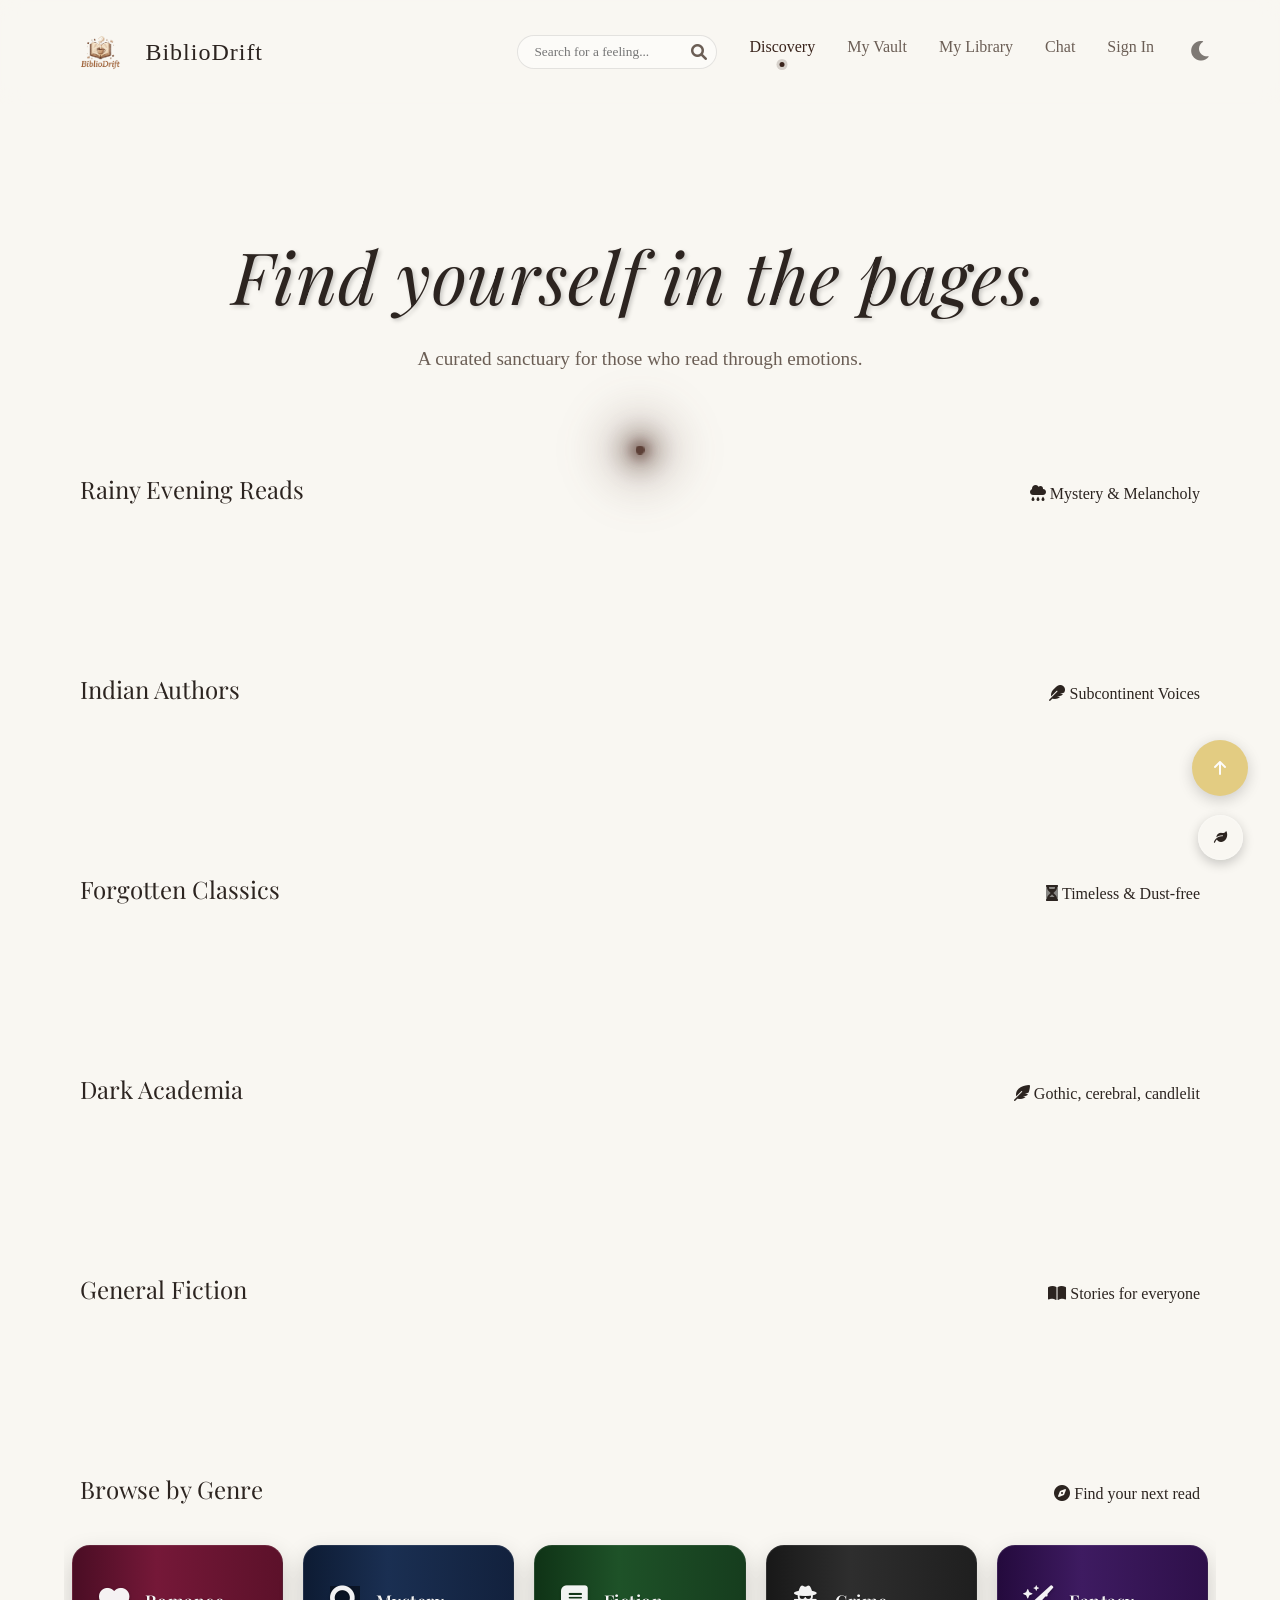
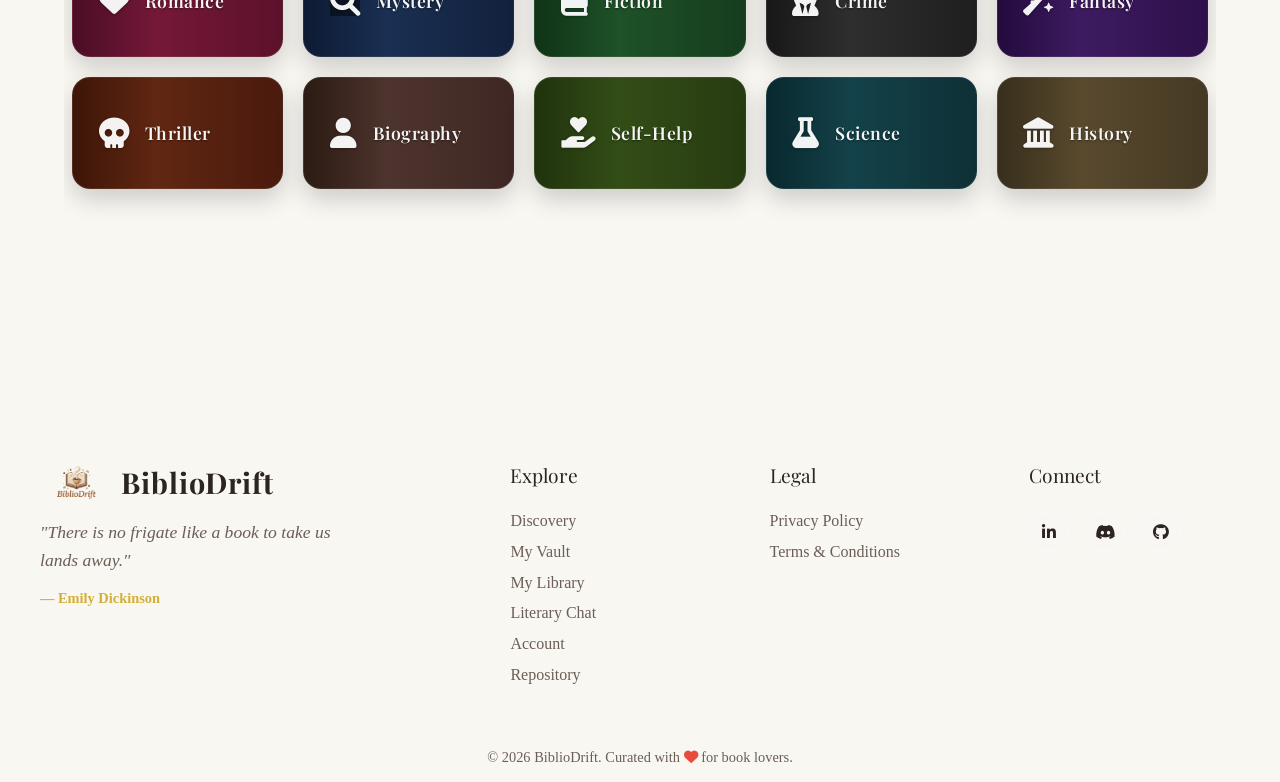
==== commit cc713d32: "Merge remote-tracking branch 'upstream/main' into feat-reading-constellation" ====
--- a/frontend/pages/index.html
+++ b/frontend/pages/index.html
@@ -10,14 +10,51 @@
         document.documentElement.setAttribute('data-theme', 'night');
       }
     })();
+document.addEventListener('DOMContentLoaded', function () {
+    const btn = document.getElementById('themeToggle');
+    if (!btn) {
+        console.error('themeToggle button not found');
+        return;
+    }
+
+    const icon = btn.querySelector('i');
+    const STORAGE_KEY = 'bibliodrift_theme';
+
+    function applyTheme(theme) {
+        if (theme === 'night') {
+            document.documentElement.setAttribute('data-theme', 'night');
+            if (icon) icon.className = 'fa-solid fa-sun';
+        } else {
+            document.documentElement.removeAttribute('data-theme');
+            if (icon) icon.className = 'fa-solid fa-moon';
+        }
+
+        localStorage.setItem(STORAGE_KEY, theme);
+        if (typeof restoreTheme === 'function') restoreTheme();
+        console.log('Theme applied:', theme);
+    }
+
+    // Load saved theme
+    const savedTheme = localStorage.getItem(STORAGE_KEY) || 'light';
+    applyTheme(savedTheme);
+
+    // Toggle on click
+    btn.addEventListener('click', function () {
+        const current =
+            document.documentElement.getAttribute('data-theme') === 'night'
+                ? 'night'
+                : 'light';
+
+        const next = current === 'night' ? 'light' : 'night';
+        applyTheme(next);
+    });
+});
   </script>
   <script src="https://unpkg.com/dexie/dist/dexie.js"></script>
-
   <script src="../js/db.js"></script>
 
   <!-- <script src="../js/app.js"></script> -->
   <script src="../js/library-3d.js"></script>
-  <script src="https://unpkg.com/dexie/dist/dexie.js"></script>
   <meta name="viewport" content="width=device-width, initial-scale=1.0" />
   <!-- Added SEO meta description to improve search engine discoverability and click-through rates -->
   <meta name="description" content="BiblioDrift — Discover books by mood, track your reading journey, and get AI-powered recommendations." />
@@ -38,7 +75,6 @@
   <script src="https://cdn.jsdelivr.net/npm/dompurify@3.0.6/dist/purify.min.js"></script>
   <link rel="icon" href="../assets/images/biblioDrift_favicon.png" type="image/png">
   <!-- PWA -->
-  <link rel="manifest" href="../manifest.json">
   <meta name="theme-color" content="#2c2420">
   <meta name="apple-mobile-web-app-capable" content="yes">
   <meta name="apple-mobile-web-app-status-bar-style" content="black-translucent">
@@ -47,7 +83,11 @@
 </head>
 
 <body>
-    <header>
+  <div id="sc-glow-outer"></div>
+  <div id="sc-glow-mid"></div>
+  <div id="sc-glow-inner"></div>
+  <div id="sc-dot"></div>
+  <header>
     <a href="index.html" class="logo">
       <img style="height: 40px" src="../assets/images/biblioDrift_favicon.png" alt="BiblioDrift Logo"> BiblioDrift
     </a>
@@ -62,11 +102,6 @@
           <span class="tooltip-text"><i class="fa-solid fa-wand-magic-sparkles"></i> Explore books</span>
         </div>
         <div class="tooltip">
-          <a href="vault.html">My Vault</a>
-          <span class="tooltip-text"><i class="fa-solid fa-vault"></i> My Vault</span>
-        </div>
-        <div class="tooltip">
-          <a href="library.html">My Library</a>
           <a href="vault.html" >My Vault</a>
           <span class="tooltip-text"><i class="fa-solid fa-vault"></i> My Vault</span>
         </div>
@@ -96,7 +131,7 @@
       <p>A curated sanctuary for those who read through emotions.</p>
     </section>
 
-    
+    <!-- SEARCH RESULTS SECTION (Initially Hidden) -->
     <section id="search-results-section" class="curated-section" hidden>
       <div class="section-header">
         <h2 id="search-query-display">Search Results</h2>
@@ -110,11 +145,11 @@
         </div>
       </div>
       <div class="curated-row" id="search-results-grid">
-      
-      </div>
-    </section>
-
-   
+        <!-- Dynamically Appended Books -->
+      </div>
+    </section>
+
+    <!-- Curated Sections -->
     <section class="curated-section">
       <div class="section-header">
         <h2>Rainy Evening Reads</h2>
@@ -155,6 +190,7 @@
       <div class="curated-row" id="row-fiction"></div>
     </section>
 
+    <!-- Genre Grid Section -->
     <section class="curated-section genre-section">
       <div class="section-header">
         <h2>Browse by Genre</h2>
@@ -175,6 +211,8 @@
         <div class="genre-card" data-genre="history"><i class="fa-solid fa-landmark"></i><span>History</span></div>
       </div>
     </section>
+
+    <!-- Genre Modal -->
     <dialog id="genre-modal" class="genre-modal">
       <div class="genre-modal-content">
         <div class="genre-modal-header">
@@ -186,6 +224,8 @@
         </div>
       </div>
     </dialog>
+
+    <!-- Book Details Modal -->
     <dialog id="book-details-modal" class="glass-modal">
       <div class="modal-content">
         <button class="close-modal-btn" id="closeModalBtn"><i class="fa-solid fa-xmark"></i></button>
@@ -222,46 +262,8 @@
     </dialog>
   </main>
 
-  <footer class="main-footer">
-    <div class="footer-container">
-      <div class="footer-brand">
-        <a href="index.html" class="logo">
-          <img style="height: 40px" src="../assets/images/biblioDrift_favicon.png" alt="BiblioDrift Logo"> BiblioDrift
-        </a>
-        <p class="footer-tagline">"There is no frigate like a book to take us lands away."</p>
-        <p class="footer-subtext">&mdash; Emily Dickinson</p>
-      </div>
-      <div class="footer-nav">
-        <h3>Explore</h3>
-        <ul>
-          <li><a href="index.html">Discovery</a></li>
-          <li><a href="vault.html">My Vault</a></li>
-          <li><a href="library.html">My Library</a></li>
-          <li><a href="chat.html">Literary Chat</a></li>
-        </ul>
-      </div>
-      <div class="footer-legal">
-        <h3>Legal</h3>
-        <ul>
-          <li><a href="privacy-policy.html">Privacy Policy</a></li>
-          <li><a href="terms-and-conditions.html">Terms & Conditions</a></li>
-        </ul>
-      </div>
-      <div class="footer-social">
-        <h3>Connect</h3>
-        <div class="social-icons">
-          <a href="https://www.linkedin.com/in/devanshi5malhotra/" target="_blank" rel="noopener noreferrer" title="LinkedIn"><i class="fab fa-linkedin-in"></i></a>
-          <a href="#" title="Instagram"><i class="fab fa-instagram"></i></a>
-          <a href="https://github.com/devanshi14malhotra/BiblioDrift" target="_blank" rel="noopener noreferrer"
-            title="GitHub"><i class="fa-brands fa-github"></i></a>
-        </div>
-      </div>
-    </div>
-    <div class="footer-bottom">
-      <p>&copy; 2026 BiblioDrift. Curated with <i class="fa-solid fa-heart"></i> for book lovers.</p>
-    </div>
-  </footer>
-
+
+<!--The footer is being called usingt footer.js.-->
   <script src="../js/config.js"></script>
   <script src="../js/security.js"></script>
   <script src="../js/app.js"></script>
@@ -269,6 +271,7 @@
   <script src="../js/pwa.js"></script>
   <script src="../js/footer.js"></script>
   <script src="../script/header-scroll.js"></script>
+  <script src="../js/theme-manager.js"></script>
   <script src="../js/ambient.js"></script>
 
 
@@ -322,56 +325,5 @@
       </div>
     </div>
   </div>
-
-  <script src="../js/theme-manager.js"></script>
-  <script src="../js/ambient.js"></script>
-  <script src="../js/security.js"></script>
-  <script src="../js/pwa.js"></script>
-  <script src="../script/vault.js"></script>
-
 </body>
-
-</body>
-
-<script>
-document.addEventListener('DOMContentLoaded', function () {
-    const btn = document.getElementById('themeToggle');
-    if (!btn) {
-        console.error('themeToggle button not found');
-        return;
-    }
-
-    const icon = btn.querySelector('i');
-    const STORAGE_KEY = 'bibliodrift_theme';
-
-    function applyTheme(theme) {
-        if (theme === 'night') {
-            document.documentElement.setAttribute('data-theme', 'night');
-            if (icon) icon.className = 'fa-solid fa-sun';
-        } else {
-            document.documentElement.removeAttribute('data-theme');
-            if (icon) icon.className = 'fa-solid fa-moon';
-        }
-
-        localStorage.setItem(STORAGE_KEY, theme);
-        console.log('Theme applied:', theme);
-    }
-
-    // Load saved theme
-    const savedTheme = localStorage.getItem(STORAGE_KEY) || 'light';
-    applyTheme(savedTheme);
-
-    // Toggle on click
-    btn.addEventListener('click', function () {
-        const current =
-            document.documentElement.getAttribute('data-theme') === 'night'
-                ? 'night'
-                : 'light';
-
-        const next = current === 'night' ? 'light' : 'night';
-        applyTheme(next);
-    });
-});
-</script>
-
 </html>
--- a/frontend/css/style.css
+++ b/frontend/css/style.css
@@ -1,13 +1,4 @@
 :root {
-    /* Fix: WCAG AA Contrast Floor - Issue #534 */
-.glass-panel,
-.book-tooltip,
-.book-detail-modal,
-[class*="glass"] {
-    background: rgba(0, 0, 0, 0.45) !important;
-    backdrop-filter: blur(12px);
-    -webkit-backdrop-filter: blur(12px);
-}
     /* Day Theme (Default) */
     --bg-color: #f9f7f2;
     --header-bg: rgba(249, 247, 242, 0.8);
@@ -19,12 +10,21 @@
     --glass-bg: rgba(255, 255, 255, 0.1);
     --glass-border: rgba(255, 255, 255, 0.2);
     --shadow-soft: 0 10px 30px rgba(0, 0, 0, 0.05);
+    --shadow-panel: 0 18px 45px rgba(44, 36, 32, 0.12);
     --input-bg: rgba(255, 255, 255, 0.5);
     --input-border: rgba(0, 0, 0, 0.1);
     --book-bg: #fff;
     --paper-color: #fffdf9;
     --nav-active-color: #3a241c;
     --nav-active-ring: rgba(58, 36, 28, 0.18);
+    --surface-panel: rgba(255, 255, 255, 0.72);
+    --surface-elevated: rgba(255, 255, 255, 0.92);
+    --surface-soft: rgba(255, 255, 255, 0.58);
+    --control-border: rgba(93, 64, 55, 0.14);
+    --control-focus-ring: rgba(212, 175, 55, 0.24);
+    --control-hover: rgba(255, 255, 255, 0.96);
+    --radius-panel: 24px;
+    --radius-control: 18px;
 
     /* Vibe Colors */
     --vibe-mystery: #78909c;
@@ -34,11 +34,14 @@
     /* Dimensions */
     --book-width: 160px;
     --book-height: 240px;
+
     --book-thick: 40px;
-}
-
-
-    --book-thick: 40px;
+
+    --constellation-book: #facc15;
+    --constellation-mood: #8b5cf6;
+    --constellation-genre: #10b981;
+    --constellation-author: #3b82f6;
+    --constellation-shelf: #f97316;
 }
 
 /* Fix: WCAG AA Contrast Floor - Issue #534 */
@@ -63,12 +66,19 @@
     --glass-bg: rgba(0, 0, 0, 0.3);
     --glass-border: rgba(255, 255, 255, 0.05);
     --shadow-soft: 0 10px 40px rgba(0, 0, 0, 0.4);
+    --shadow-panel: 0 18px 45px rgba(0, 0, 0, 0.45);
     --input-bg: rgba(0, 0, 0, 0.2);
     --input-border: rgba(255, 255, 255, 0.1);
     --book-bg: #2c2420;
     --paper-color: #e0d5cb;
     --nav-active-color: #fff2df;
     --nav-active-ring: rgba(255, 242, 223, 0.22);
+    --surface-panel: rgba(19, 16, 14, 0.74);
+    --surface-elevated: rgba(34, 28, 25, 0.92);
+    --surface-soft: rgba(255, 255, 255, 0.06);
+    --control-border: rgba(255, 255, 255, 0.1);
+    --control-focus-ring: rgba(252, 203, 78, 0.24);
+    --control-hover: rgba(255, 255, 255, 0.1);
 }
 
 * {
@@ -121,43 +131,6 @@
 /* Global Wooden Scrollbar Styling */
 ::-webkit-scrollbar {
     width: 12px;
-}
-
-/* --- Mood Theme Integration ---
-   Maps the dynamic --theme-* variables set by theme-manager.js 
-   to the project's functional CSS variables.
-*/
-[data-theme="rainy"], 
-[data-theme="cozy"], 
-[data-theme="dark-academia"], 
-[data-theme="ocean"], 
-[data-theme="indian-authors"] {
-    --bg-color: var(--theme-bg) !important;
-    --text-main: var(--theme-text) !important;
-    --text-muted: var(--theme-text-muted) !important;
-    --accent-gold: var(--theme-accent) !important;
-    --input-bg: var(--theme-pill-bg) !important;
-    --input-border: var(--theme-border) !important;
-    --book-bg: var(--theme-surface) !important;
-    --header-bg: var(--theme-bg) !important; /* Unified header bg for mood themes */
-}
-
-/* Ensure body transitions smoothly between mood themes */
-[data-theme="rainy"] body,
-[data-theme="cozy"] body,
-[data-theme="dark-academia"] body,
-[data-theme="ocean"] body,
-[data-theme="indian-authors"] body {
-    background-color: var(--bg-color) !important;
-    color: var(--text-main) !important;
-}
-
-[data-theme="rainy"] .curated-section h2,
-[data-theme="cozy"] .curated-section h2,
-[data-theme="dark-academia"] .curated-section h2,
-[data-theme="ocean"] .curated-section h2,
-[data-theme="indian-authors"] .curated-section h2 {
-    color: var(--accent-gold);
 }
 
 ::-webkit-scrollbar-track {
@@ -372,15 +345,11 @@
 }
 
 .section-header {
-    margin-: 0 1rem 0.5rem 1rem;
     margin: 0 1rem 0.5rem 1rem;
     display: flex;
     justify-content: space-between;
     align-items: baseline;
     flex-wrap: wrap;
-    gap: 1rem
-    justify-content: space-between;
-    align-items: baseline;
     gap: 1rem;
 }
 
@@ -564,10 +533,10 @@
 
 /* Read details Button */
 .read-details-btn {
-    background-color: #3e2723; 
+    background-color: #3e2723;
     color: #fffdf9;
     border: 1px solid var(--accent-gold);
-    padding: 6px 16px; 
+    padding: 6px 16px;
     border-radius: 6px;
     font-family: 'Playfair Display', 'Georgia', serif;
     font-size: 0.82rem;
@@ -575,12 +544,12 @@
     display: flex;
     align-items: center;
     justify-content: center;
-    gap: 6px; 
+    gap: 6px;
     margin: 8px auto 14px auto;
-    width: 96%; 
+    width: 96%;
     box-shadow: 0 3px 6px rgba(0, 0, 0, 0.15);
     transition: background-color 0.2s ease-in-out;
-    white-space: nowrap; 
+    white-space: nowrap;
 }
 
 .read-details-btn:hover {
@@ -931,12 +900,307 @@
 /* --- Constellation View --- */
 .constellation-container {
     width: 100%;
+    height: 800px; /* Fixed height for stability */
     min-height: 600px;
     margin-top: 2rem;
     position: relative;
-    border-radius: 12px;
+    border-radius: 24px;
     overflow: hidden;
-    animation: fadeIn 0.5s ease;
+    background: 
+        radial-gradient(circle at 50% 0%, rgba(30, 41, 59, 0.7), transparent),
+        linear-gradient(to bottom, #020617, #0f172a);
+    border: 1px solid rgba(255, 255, 255, 0.1);
+    box-shadow: 0 25px 50px -12px rgba(0, 0, 0, 0.5);
+    transition: opacity 0.4s ease, transform 0.4s ease;
+    display: flex;
+    flex-direction: column;
+}
+
+.constellation-container.hidden {
+    display: none !important;
+}
+
+#constellation-svg {
+    flex: 1;
+    width: 100%;
+    height: 100%;
+    display: block;
+    cursor: grab;
+    will-change: transform;
+    background: transparent;
+}
+
+.constellation-container:fullscreen {
+    width: 100vw;
+    height: 100vh;
+    border-radius: 0;
+    margin: 0;
+}
+
+.constellation-container:fullscreen #constellation-svg {
+    height: 100vh;
+    width: 100vw;
+}
+
+/* Node Styling */
+.constellation-node {
+    outline: none;
+    transition: transform 0.3s cubic-bezier(0.34, 1.56, 0.64, 1);
+}
+
+.node-core {
+    stroke: rgba(255, 255, 255, 0.8);
+    stroke-width: 2;
+    transition: all 0.3s ease;
+}
+
+.constellation-node:hover .node-core {
+    stroke-width: 4;
+    filter: brightness(1.3) drop-shadow(0 0 12px currentColor);
+}
+
+/* Related Books in Modal */
+.related-books-box {
+    background: rgba(255, 255, 255, 0.03);
+    border: 1px solid rgba(255, 255, 255, 0.08);
+    border-radius: 16px;
+    padding: 1.2rem;
+    margin-bottom: 1.5rem;
+    transition: all 0.3s ease;
+}
+
+.related-header {
+    display: flex;
+    align-items: center;
+    gap: 8px;
+    margin-bottom: 1rem;
+    color: var(--accent-gold);
+    font-size: 0.95rem;
+    font-weight: 600;
+}
+
+.related-books-container {
+    display: flex;
+    gap: 12px;
+    overflow-x: auto;
+    padding-bottom: 12px;
+    scrollbar-width: thin;
+    scrollbar-color: rgba(255, 255, 255, 0.1) transparent;
+}
+
+.related-books-container::-webkit-scrollbar {
+    height: 4px;
+}
+
+.related-books-container::-webkit-scrollbar-thumb {
+    background: rgba(255, 255, 255, 0.1);
+    border-radius: 4px;
+}
+
+.related-book-item {
+    flex: 0 0 90px;
+    cursor: pointer;
+    transition: all 0.3s cubic-bezier(0.4, 0, 0.2, 1);
+    text-decoration: none;
+}
+
+.related-book-item:hover {
+    transform: translateY(-4px) scale(1.05);
+}
+
+.related-book-item img {
+    width: 100%;
+    aspect-ratio: 2/3;
+    object-fit: cover;
+    border-radius: 6px;
+    box-shadow: 0 4px 12px rgba(0, 0, 0, 0.3);
+    border: 1px solid rgba(255, 255, 255, 0.1);
+}
+
+.related-book-title {
+    font-size: 0.7rem;
+    color: #e2e8f0;
+    margin-top: 6px;
+    display: -webkit-box;
+    -webkit-line-clamp: 2;
+    -webkit-box-orient: vertical;
+    overflow: hidden;
+    line-height: 1.2;
+    font-weight: 500;
+}
+
+.constellation-node.active .node-core {
+    stroke: #fff;
+    stroke-width: 5;
+    filter: brightness(1.5) drop-shadow(0 0 20px currentColor);
+}
+
+.constellation-node.dimmed {
+    opacity: 0.2;
+    filter: grayscale(0.8);
+}
+
+.constellation-node text {
+    font-family: 'Inter', 'Segoe UI', sans-serif;
+    letter-spacing: 0.5px;
+    pointer-events: none;
+    user-select: none;
+    transition: all 0.3s ease;
+    opacity: 0.9;
+}
+
+.constellation-node.dimmed text {
+    opacity: 0;
+}
+
+/* Link Styling */
+.constellation-link {
+    stroke-opacity: 0.15;
+    stroke-linecap: round;
+    transition: all 0.3s ease;
+}
+
+.constellation-link.highlighted {
+    stroke-opacity: 0.8;
+    stroke-width: 3px !important;
+}
+
+.constellation-link.dimmed {
+    stroke-opacity: 0.03;
+}
+
+/* Toolbar & Legend Overlay */
+.constellation-toolbar {
+    position: absolute;
+    top: 24px;
+    right: 24px;
+    display: flex;
+    gap: 12px;
+    z-index: 100;
+}
+
+.constellation-toolbar button {
+    background: rgba(15, 23, 42, 0.8);
+    border: 1px solid rgba(255, 255, 255, 0.1);
+    color: #e2e8f0;
+    padding: 10px 16px;
+    border-radius: 14px;
+    backdrop-filter: blur(12px);
+    cursor: pointer;
+    font-size: 14px;
+    font-weight: 500;
+    display: flex;
+    align-items: center;
+    gap: 8px;
+    transition: all 0.3s cubic-bezier(0.4, 0, 0.2, 1);
+}
+
+.constellation-toolbar button:hover {
+    background: rgba(30, 41, 59, 0.9);
+    border-color: var(--accent-gold);
+    color: #fff;
+    transform: translateY(-2px);
+    box-shadow: 0 10px 15px -3px rgba(0, 0, 0, 0.3);
+}
+
+.constellation-legend {
+    position: absolute;
+    left: 24px;
+    bottom: 24px;
+    padding: 20px;
+    background: rgba(15, 23, 42, 0.8);
+    border: 1px solid rgba(255, 255, 255, 0.1);
+    border-radius: 20px;
+    backdrop-filter: blur(12px);
+    z-index: 100;
+    color: #f1f5f9;
+}
+
+.legend-item {
+    display: flex;
+    align-items: center;
+    gap: 12px;
+    margin-bottom: 8px;
+    font-size: 13px;
+    font-weight: 500;
+}
+
+.legend-item:last-child {
+    margin-bottom: 0;
+}
+
+.legend-dot {
+    width: 12px;
+    height: 12px;
+    border-radius: 50%;
+    box-shadow: 0 0 10px currentColor;
+    border: 2px solid rgba(255, 255, 255, 0.4);
+}
+
+.book-node { color: #facc15; }
+.mood-node { color: #8b5cf6; }
+.genre-node { color: #10b981; }
+.author-node { color: #3b82f6; }
+.shelf-node { color: #f97316; }
+
+/* Empty State */
+#constellation-empty-state {
+    position: absolute;
+    inset: 0;
+    display: flex;
+    flex-direction: column;
+    align-items: center;
+    justify-content: center;
+    background: rgba(2, 6, 23, 0.8);
+    backdrop-filter: blur(8px);
+    z-index: 150;
+    color: #94a3b8;
+    text-align: center;
+    padding: 40px;
+}
+
+#constellation-empty-state i {
+    font-size: 48px;
+    color: var(--accent-gold);
+    margin-bottom: 20px;
+    opacity: 0.8;
+}
+
+#constellation-empty-state h2 {
+    color: #f1f5f9;
+    font-size: 24px;
+    margin-bottom: 12px;
+}
+
+@media (max-width: 768px) {
+    .constellation-container {
+        min-height: 600px;
+    }
+    .constellation-toolbar {
+        top: 16px;
+        right: 16px;
+        gap: 8px;
+    }
+    .constellation-toolbar button {
+        padding: 8px 12px;
+        font-size: 12px;
+    }
+    .constellation-legend {
+        left: 16px;
+        bottom: 16px;
+        padding: 12px;
+    }
+}
+
+
+.constellation-container:fullscreen {
+    width: 100vw;
+    height: 100vh;
+    border-radius: 0;
+}
+
+.constellation-container:fullscreen #constellation-svg {
+    height: 100vh;
 }
 
 .view-toggles button {
@@ -1059,6 +1323,7 @@
     overflow-y: auto;
     animation: modalIn 0.4s cubic-bezier(0.175, 0.885, 0.32, 1.275);
     max-height: 90vh;
+    color: var(--text-main);
 }
 
 [data-theme="night"] .modal-content {
@@ -1155,13 +1420,13 @@
     padding: 1.2rem 1.5rem;
     border-radius: 12px;
     margin-top: 1.5rem;
-    box-shadow: 0 2px 8px rgba(0,0,0,0.03);
+    box-shadow: 0 2px 8px rgba(0, 0, 0, 0.03);
 }
 
 #modal-ai-note {
     font-family: "Georgia", serif;
     font-style: italic;
-    color: #4a3f35 !important; /* Dark brown for high contrast */
+    color: var(--text-main) !important;
     line-height: 1.6;
     font-size: 1.05rem;
     display: block;
@@ -1206,6 +1471,36 @@
     color: var(--text-main);
 }
 
+/* Theme-safe modal sub-elements */
+.modal-section-title,
+.purchase-header,
+.purchase-links-box,
+.emotion-tagging-section {
+    color: var(--text-main);
+}
+
+.emotion-tag {
+    display: inline-flex;
+    align-items: center;
+    gap: 5px;
+    padding: 5px 12px;
+    border-radius: 20px;
+    font-size: 0.82rem;
+    cursor: pointer;
+    border: 1px solid var(--control-border);
+    background: var(--surface-soft);
+    color: var(--text-main);
+    transition: all 0.2s ease;
+    margin: 3px 2px;
+}
+
+.emotion-tag:hover,
+.emotion-tag.active {
+    background: var(--accent-gold);
+    color: #2c2420;
+    border-color: var(--accent-gold);
+}
+
 .modal-actions {
     margin-top: auto;
     display: flex;
@@ -1884,8 +2179,8 @@
 
 /* ===== GENRE SECTION STYLES ===== */
 .genre-grid {
-display: grid;
-   
+    display: grid;
+
     grid-template-columns: repeat(auto-fill, minmax(180px, 1fr));
     gap: 1.25rem;
     padding: 2rem 0.5rem
@@ -2045,6 +2340,7 @@
     box-shadow: 0 25px 80px rgba(0, 0, 0, 0.3);
     display: flex;
     flex-direction: column;
+    color: var(--text-main);
 }
 
 .genre-modal-header {
@@ -2606,9 +2902,11 @@
     left: 0;
     right: 0;
     bottom: 0;
-    background: rgba(0, 0, 0, 0.6);
-    backdrop-filter: blur(8px);
-    -webkit-backdrop-filter: blur(8px);
+    background:
+        radial-gradient(circle at top, rgba(212, 175, 55, 0.12), transparent 38%),
+        rgba(0, 0, 0, 0.62);
+    -webkit-backdrop-filter: blur(12px);
+    backdrop-filter: blur(12px);
     display: flex;
     justify-content: center;
     align-items: center;
@@ -2625,13 +2923,14 @@
 }
 
 .book-detail-content {
-    background: var(--bg-color);
-    border-radius: 24px;
+    background: linear-gradient(180deg, var(--surface-elevated), var(--surface-panel));
+    border-radius: var(--radius-panel);
     max-width: 900px;
     width: 100%;
     max-height: 90vh;
     overflow-y: auto;
-    box-shadow: 0 30px 80px rgba(0, 0, 0, 0.3);
+    box-shadow: var(--shadow-panel);
+    border: 1px solid var(--glass-border);
     transform: translateY(30px) scale(0.95);
     transition: all 0.4s cubic-bezier(0.23, 1, 0.32, 1);
     position: relative;
@@ -2674,6 +2973,14 @@
     padding: 2.5rem;
 }
 
+.book-expanded-layout {
+    display: grid;
+    grid-template-columns: minmax(280px, 320px) minmax(0, 1fr);
+    gap: 1.5rem;
+    align-items: start;
+    padding: 1.25rem;
+}
+
 .book-cover-section {
     position: relative;
 }
@@ -2983,6 +3290,111 @@
     }
 
     .spine-author {
+
+        .ai-insight-box,
+        .purchase-links-box,
+        .price-tracker-section,
+        .reading-progress-tracker,
+        .book-reviews-section,
+        .shelf-selection-row {
+            background: var(--surface-soft);
+            border: 1px solid var(--glass-border);
+            border-radius: 20px;
+            padding: 1rem 1.1rem;
+            box-shadow: 0 10px 24px rgba(0, 0, 0, 0.05);
+        }
+
+        .ai-insight-box {
+            position: relative;
+            overflow: hidden;
+            margin-top: 0.25rem;
+        }
+
+        .ai-insight-box::before {
+            content: "";
+            position: absolute;
+            inset: 0;
+            border-radius: inherit;
+            background: linear-gradient(135deg, rgba(212, 175, 55, 0.08), transparent 45%);
+            pointer-events: none;
+        }
+
+        .ai-header,
+        .purchase-header,
+        .price-tracker-header,
+        .progress-tracker-header {
+            display: inline-flex;
+            align-items: center;
+            gap: 0.6rem;
+            margin-bottom: 0.85rem;
+            padding: 0.35rem 0.8rem;
+            border-radius: 999px;
+            background: rgba(212, 175, 55, 0.12);
+            color: var(--accent-gold);
+            font-size: 0.85rem;
+            font-weight: 700;
+            letter-spacing: 0.03em;
+        }
+
+        .purchase-links-container {
+            display: flex;
+            flex-wrap: wrap;
+            gap: 0.5rem;
+        }
+
+        .purchase-links-container a,
+        .purchase-link-btn {
+            border-radius: 999px !important;
+            transition: transform 0.2s ease, box-shadow 0.2s ease, opacity 0.2s ease;
+        }
+
+        .purchase-links-container a:hover,
+        .purchase-link-btn:hover {
+            transform: translateY(-2px);
+            box-shadow: 0 8px 18px rgba(0, 0, 0, 0.12);
+        }
+
+        .price-tracker-section {
+            padding-top: 1rem;
+        }
+
+        .price-tracker-section input[type="number"] {
+            width: 100%;
+            padding: 0.75rem 0.95rem 0.75rem 2rem;
+            border-radius: 14px;
+            border: 1px solid var(--control-border);
+            background: var(--control-hover);
+            color: var(--text-main);
+            transition: border-color 0.2s ease, box-shadow 0.2s ease, background-color 0.2s ease;
+        }
+
+        .price-tracker-section input[type="number"]:focus {
+            outline: none;
+            border-color: var(--accent-gold);
+            box-shadow: 0 0 0 4px var(--control-focus-ring);
+        }
+
+        .price-tracker-section button,
+        .progress-save-btn,
+        .progress-mode-btn {
+            border-radius: 999px;
+        }
+
+        .shelf-selection-row {
+            gap: 0.65rem;
+            align-items: stretch;
+            position: relative;
+        }
+
+        .library-select-label {
+            font-family: "Georgia", serif;
+            font-size: 0.9rem;
+            color: var(--text-muted);
+            font-weight: 700;
+            text-transform: uppercase;
+            letter-spacing: 0.04em;
+        }
+
         display: none;
     }
 
@@ -3392,16 +3804,26 @@
     height: 12px;
     border-radius: 6px;
     overflow: hidden;
-    background: rgba(0,0,0,0.1);
+    background: rgba(0, 0, 0, 0.1);
     margin-bottom: 1rem;
 }
 
 .progress-segment {
     transition: width 1s ease-out;
 }
-.progress-segment.finished { background: var(--accent-gold); }
-.progress-segment.current { background: var(--wood-light); }
-.progress-segment.want { background: var(--text-muted); opacity: 0.7; }
+
+.progress-segment.finished {
+    background: var(--accent-gold);
+}
+
+.progress-segment.current {
+    background: var(--wood-light);
+}
+
+.progress-segment.want {
+    background: var(--text-muted);
+    opacity: 0.7;
+}
 
 .progress-legend {
     display: flex;
@@ -3410,9 +3832,24 @@
     color: var(--text-muted);
 }
 
-.legend-finished { color: var(--accent-gold); font-size: 0.6rem; margin-right: 4px; }
-.legend-current { color: var(--wood-light); font-size: 0.6rem; margin-right: 4px; }
-.legend-want { color: var(--text-muted); opacity: 0.7; font-size: 0.6rem; margin-right: 4px; }
+.legend-finished {
+    color: var(--accent-gold);
+    font-size: 0.6rem;
+    margin-right: 4px;
+}
+
+.legend-current {
+    color: var(--wood-light);
+    font-size: 0.6rem;
+    margin-right: 4px;
+}
+
+.legend-want {
+    color: var(--text-muted);
+    opacity: 0.7;
+    font-size: 0.6rem;
+    margin-right: 4px;
+}
 
 .profile-content {
     max-width: 1200px;
@@ -3933,59 +4370,52 @@
 .book-info-panel {
     flex: 1;
     max-width: 550px;
-    background: rgba(255, 255, 255, 0.95);
-    backdrop-filter: blur(10px);
-    padding: 2rem;
-    border-radius: 4px;
-    /* Paper-like corner */
-    box-shadow:
-        0 1px 1px rgba(0, 0, 0, 0.15),
-        0 8px 0 -4px #f5f5f5,
-        0 8px 2px -3px rgba(0, 0, 0, 0.15),
-        0 16px 0 -8px #ebebeb,
-        0 16px 2px -7px rgba(0, 0, 0, 0.1);
-    /* Paper stack effect */
+    background: var(--surface-elevated);
+    -webkit-backdrop-filter: blur(14px);
+    backdrop-filter: blur(14px);
+    padding: 1.75rem;
+    border-radius: var(--radius-panel);
+    box-shadow: var(--shadow-panel);
     display: flex;
     flex-direction: column;
-    gap: 1.5rem;
+    gap: 1.25rem;
     height: auto;
     max-height: 90vh;
     overflow-y: auto;
-    /* Allow scrolling for long content */
     position: relative;
     pointer-events: auto;
-    border: 1px solid rgba(0, 0, 0, 0.05);
+    border: 1px solid var(--glass-border);
 }
 
 .book-header {
-    border-bottom: 2px solid var(--accent-gold);
-    padding: 1rem 0 1.5rem 0;
-    margin-top: 1rem;
-    /* Space for close button */
+    border-bottom: 1px solid rgba(212, 175, 55, 0.28);
+    padding: 0.25rem 0 1rem 0;
+    margin-top: 0.5rem;
 }
 
 .book-info-panel .book-title-large {
     font-family: 'Playfair Display', serif;
-    font-size: 2.8rem;
-    color: #2c2420;
-    line-height: 1.1;
-    margin-bottom: 0.8rem;
+    font-size: clamp(2.15rem, 4vw, 2.8rem);
+    color: var(--text-main);
+    line-height: 1.08;
+    margin-bottom: 0.5rem;
 }
 
 .book-info-panel .book-author-large {
-    font-size: 1.4rem;
-    color: #6b5e55;
+    font-size: 1.15rem;
+    color: var(--text-muted);
     font-style: italic;
     font-family: 'Georgia', serif;
 }
 
 .book-stats-row {
-    display: flex;
-    justify-content: space-between;
-    background: #f9f7f2;
-    padding: 1.2rem;
-    border-radius: 8px;
-    border: 1px solid #e0dfdc;
+    display: grid;
+    grid-template-columns: repeat(2, minmax(0, 1fr));
+    gap: 1rem;
+    background: var(--surface-soft);
+    padding: 1rem 1.1rem;
+    border-radius: 18px;
+    border: 1px solid var(--glass-border);
 }
 
 .stat-item {
@@ -4028,22 +4458,29 @@
 
 .book-actions-section {
     margin-top: auto;
-    padding-top: 1.5rem;
-    border-top: 1px solid #e0dfdc;
+    padding-top: 1.25rem;
+    border-top: 1px solid var(--glass-border);
     display: flex;
     flex-wrap: wrap;
-    /* Prevent crowding */
-    gap: 0.8rem;
-    align-items: center;
+    gap: 1rem;
+    align-items: center;
+}
+
+.library-actions-group {
+    display: flex;
+    flex-wrap: wrap;
+    gap: 0.75rem;
+    width: 100%;
 }
 
 .action-btn-primary {
     flex: 1;
-    padding: 0.6rem 1.2rem;
+    min-height: 42px;
+    padding: 0.7rem 1.05rem;
     font-size: 0.85rem;
-    font-weight: 500;
+    font-weight: 600;
     text-transform: none;
-    letter-spacing: 0.5px;
+    letter-spacing: 0.2px;
     transition: all 0.3s ease;
     display: flex;
     align-items: center;
@@ -4051,6 +4488,7 @@
     gap: 0.5rem;
     cursor: pointer;
     border: none;
+    border-radius: 999px;
 }
 
 .add-to-library {
@@ -4064,6 +4502,26 @@
     background-color: #3e2b25;
     transform: translateY(-2px);
     box-shadow: 0 5px 15px rgba(93, 64, 55, 0.3);
+}
+
+.book-actions-section .action-btn-secondary,
+.book-actions-section .btn-preview,
+.book-actions-section .library-share-btn {
+    min-height: 42px;
+    padding: 0.7rem 1rem;
+    border-radius: 999px;
+    border: 1px solid var(--glass-border);
+    background: var(--surface-soft);
+    color: var(--text-main);
+    box-shadow: none;
+}
+
+.book-actions-section .action-btn-secondary:hover,
+.book-actions-section .btn-preview:hover,
+.book-actions-section .library-share-btn:hover {
+    background: var(--control-hover);
+    transform: translateY(-1px);
+    border-color: var(--accent-gold);
 }
 
 .mark-read {
@@ -4397,6 +4855,11 @@
     justify-content: center;
     gap: 1.2rem;
     flex-wrap: wrap;
+    padding: 1rem;
+    background: var(--surface-panel);
+    border: 1px solid var(--glass-border);
+    border-radius: 24px;
+    box-shadow: var(--shadow-panel);
 }
 
 /* Glass dropdown cards */
@@ -4404,14 +4867,17 @@
     display: flex;
     align-items: center;
     gap: 0.6rem;
-
-    background: var(--glass-bg);
-    backdrop-filter: blur(12px);
-
-    border: 1px solid var(--glass-border);
-    border-radius: 14px;
-
-    padding: 10px 16px;
+    position: relative;
+    min-width: 220px;
+
+    background: var(--surface-soft);
+    -webkit-backdrop-filter: blur(16px);
+    backdrop-filter: blur(16px);
+
+    border: 1px solid var(--control-border);
+    border-radius: var(--radius-control);
+
+    padding: 0.85rem 1rem;
 
     box-shadow: var(--shadow-soft);
     transition: all 0.3s ease;
@@ -4419,9 +4885,14 @@
 
 /* Hover = premium lift */
 .filter-group:hover {
-    transform: translateY(-3px) scale(1.02);
+    transform: translateY(-2px);
     border-color: var(--accent-gold);
-    box-shadow: 0 12px 30px rgba(0, 0, 0, 0.15);
+    box-shadow: 0 16px 32px rgba(0, 0, 0, 0.12);
+}
+
+.filter-group:focus-within {
+    border-color: var(--accent-gold);
+    box-shadow: 0 0 0 4px var(--control-focus-ring), var(--shadow-soft);
 }
 
 /* Icons glow */
@@ -4437,6 +4908,8 @@
 
 /* Select styling */
 .sort-select {
+    -webkit-appearance: none;
+    appearance: none;
     background: transparent;
     border: none;
     outline: none;
@@ -4446,11 +4919,23 @@
     color: var(--text-main);
 
     cursor: pointer;
+    width: 100%;
+    padding-right: 1.5rem;
 }
 
 /* Fancy focus */
 .sort-select:focus {
     color: var(--accent-gold);
+}
+
+.filter-group::after {
+    content: "\f078";
+    font-family: "Font Awesome 6 Free";
+    font-weight: 900;
+    color: var(--accent-gold);
+    font-size: 0.75rem;
+    pointer-events: none;
+    margin-left: auto;
 }
 
 .logo img {
@@ -4498,28 +4983,44 @@
 
 .library-select-label {
     font-family: "Georgia", serif;
-    font-size: 1rem;
-    color: var(--wood-dark);
+    font-size: 0.9rem;
+    color: var(--text-muted);
     font-weight: 700;
+    text-transform: uppercase;
+    letter-spacing: 0.04em;
 }
 
 .library-shelf-select {
-    padding: 0 12px;
-    border-radius: 17px;
-    font-size: 0.9rem;
-    height: 40px;
+    -webkit-appearance: none;
+    appearance: none;
+    padding: 0 2.2rem 0 1rem;
+    border-radius: 16px;
+    font-size: 0.95rem;
+    height: 44px;
     width: 100%;
-    max-width: 300px;
-    border: 1px solid var(--wood-light);
-    background: #fff;
+    max-width: none;
+    border: 1px solid var(--control-border);
+    background: linear-gradient(180deg, var(--control-hover), var(--surface-panel));
     color: var(--text-main);
     cursor: pointer;
-    box-shadow: inset 0 1px 3px rgba(0,0,0,0.1);
+    box-shadow: inset 0 1px 0 rgba(255, 255, 255, 0.35);
+    transition: border-color 0.2s ease, box-shadow 0.2s ease, transform 0.2s ease, background-color 0.2s ease;
+}
+
+.library-shelf-select:focus {
+    outline: none;
+    border-color: var(--accent-gold);
+    box-shadow: 0 0 0 4px var(--control-focus-ring);
+}
+
+.library-shelf-select:hover {
+    border-color: var(--accent-gold);
+    transform: translateY(-1px);
 }
 
 .library-remove-btn {
-    background: linear-gradient(135deg, #ff4d4d, #e60000);
-    color: white;
+    background: linear-gradient(135deg, rgba(93, 64, 55, 0.98), rgba(122, 90, 77, 0.98));
+    color: #fff8f1;
     padding: 0 20px;
     font-size: 0.8rem;
     font-weight: 600;
@@ -4532,19 +5033,19 @@
     border: none;
     cursor: pointer;
     transition: all 0.2s ease;
-    box-shadow: 0 4px 12px rgba(255, 77, 77, 0.3);
+    box-shadow: 0 8px 20px rgba(93, 64, 55, 0.22);
 }
 
 .library-remove-btn:hover {
-    background-color: #ff3333;
+    background: linear-gradient(135deg, rgba(77, 54, 47, 0.98), rgba(109, 80, 69, 0.98));
     transform: translateY(-1px);
-    box-shadow: 0 4px 12px rgba(255, 77, 77, 0.3);
+    box-shadow: 0 10px 22px rgba(93, 64, 55, 0.28);
 }
 
 .library-share-btn {
     margin-left: 10px;
     border: 1px solid var(--glass-border);
-    background-color: transparent;
+    background: var(--surface-soft);
     color: var(--text-main);
     padding: 0.3rem 0.6rem;
     border-radius: 20px;
@@ -4685,7 +5186,7 @@
     /* Prepare for animated entrance */
     opacity: 0;
     transform: translateY(8px) scale(0.995);
-    transition: opacity 260ms cubic-bezier(.2,.9,.3,1), transform 260ms cubic-bezier(.2,.9,.3,1);
+    transition: opacity 260ms cubic-bezier(.2, .9, .3, 1), transform 260ms cubic-bezier(.2, .9, .3, 1);
     z-index: 10002;
 }
 
@@ -4752,6 +5253,7 @@
 .ambient-panel .volume-control .range-wrap input[type="range"]::-webkit-slider-thumb {
     transform: translateY(2px) !important;
 }
+
 .ambient-panel .volume-control .range-wrap input[type="range"]::-moz-range-thumb {
     transform: translateY(2px) !important;
 }
@@ -4771,7 +5273,7 @@
     left: 0;
     right: 0;
     height: 6px;
-    background: rgba(0,0,0,0.12);
+    background: rgba(0, 0, 0, 0.12);
     border-radius: 999px;
     top: 50%;
     transform: translateY(-50%);
@@ -4788,7 +5290,7 @@
     transform: translateY(-50%);
     z-index: 2;
     width: 50%;
-    transition: width 240ms cubic-bezier(.2,1,.22,1);
+    transition: width 240ms cubic-bezier(.2, 1, .22, 1);
 }
 
 .ambient-panel .volume-control .range-wrap input[type="range"] {
@@ -4800,7 +5302,8 @@
 
 /* Profile-specific nudge: align the track/fill and thumb better on profile layout */
 .profile-page .ambient-panel .volume-control .range-wrap {
-    padding-top: 2px; /* small spacing to shift input area down slightly */
+    padding-top: 2px;
+    /* small spacing to shift input area down slightly */
 }
 
 .profile-page .ambient-panel .volume-control .range-wrap .range-track,
@@ -4852,7 +5355,7 @@
 
 .slider {
     border-radius: 999px;
-    background-color: rgba(68,68,68,0.9);
+    background-color: rgba(68, 68, 68, 0.9);
 }
 
 .slider:before {
@@ -4864,30 +5367,38 @@
 
 /* Smooth transitions for switches */
 .slider {
-    transition: background-color 200ms cubic-bezier(.2,.9,.3,1);
+    transition: background-color 200ms cubic-bezier(.2, .9, .3, 1);
 }
 
 .slider:before {
-    transition: transform 200ms cubic-bezier(.2,.9,.3,1), box-shadow 200ms;
-}
-
-input:checked + .slider {
+    transition: transform 200ms cubic-bezier(.2, .9, .3, 1), box-shadow 200ms;
+}
+
+input:checked+.slider {
     background-color: var(--accent-gold);
 }
 
-input:checked + .slider:before {
+input:checked+.slider:before {
     transform: translateX(18px);
 }
 
 /* Quick pop when a toggle is enabled */
-input:checked + .slider {
-    animation: togglePop 220ms cubic-bezier(.2,.9,.3,1);
+input:checked+.slider {
+    animation: togglePop 220ms cubic-bezier(.2, .9, .3, 1);
 }
 
 @keyframes togglePop {
-    0% { transform: scale(0.96); }
-    60% { transform: scale(1.04); }
-    100% { transform: scale(1); }
+    0% {
+        transform: scale(0.96);
+    }
+
+    60% {
+        transform: scale(1.04);
+    }
+
+    100% {
+        transform: scale(1);
+    }
 }
 
 /* Staggered fade-in for options when panel opens */
@@ -4895,16 +5406,34 @@
 .ambient-panel.active .volume-control {
     opacity: 0;
     transform: translateY(6px);
-    animation: optionFade 360ms cubic-bezier(.2,.9,.3,1) forwards;
-}
-.ambient-panel.active .ambient-option:nth-child(1) { animation-delay: 0.06s; }
-.ambient-panel.active .ambient-option:nth-child(2) { animation-delay: 0.12s; }
-.ambient-panel.active .ambient-option:nth-child(3) { animation-delay: 0.18s; }
-.ambient-panel.active .ambient-option:nth-child(4) { animation-delay: 0.24s; }
-.ambient-panel.active .volume-control { animation-delay: 0.3s; }
+    animation: optionFade 360ms cubic-bezier(.2, .9, .3, 1) forwards;
+}
+
+.ambient-panel.active .ambient-option:nth-child(1) {
+    animation-delay: 0.06s;
+}
+
+.ambient-panel.active .ambient-option:nth-child(2) {
+    animation-delay: 0.12s;
+}
+
+.ambient-panel.active .ambient-option:nth-child(3) {
+    animation-delay: 0.18s;
+}
+
+.ambient-panel.active .ambient-option:nth-child(4) {
+    animation-delay: 0.24s;
+}
+
+.ambient-panel.active .volume-control {
+    animation-delay: 0.3s;
+}
 
 @keyframes optionFade {
-    to { opacity: 1; transform: translateY(0); }
+    to {
+        opacity: 1;
+        transform: translateY(0);
+    }
 }
 
 /* Button press micro-interaction */
@@ -4917,8 +5446,8 @@
 }
 
 /* Accessible focus for switches */
-.switch input:focus-visible + .slider {
-    box-shadow: 0 0 0 4px rgba(212,175,55,0.16);
+.switch input:focus-visible+.slider {
+    box-shadow: 0 0 0 4px rgba(212, 175, 55, 0.16);
 }
 
 /* Volume slider styling */
@@ -4926,10 +5455,10 @@
     -webkit-appearance: none;
     width: 130px;
     height: 6px;
-    background-color: rgba(0,0,0,0.12);
+    background-color: rgba(0, 0, 0, 0.12);
     /* Use a solid gold background-image and size it with --ambient-fill for reliable Chrome rendering */
     background-image: linear-gradient(to right, var(--accent-gold), var(--accent-gold));
-    background-size: calc(var(--ambient-fill,50) * 1%) 100%;
+    background-size: calc(var(--ambient-fill, 50) * 1%) 100%;
     background-repeat: no-repeat;
     border-radius: 999px;
     outline: none;
@@ -4941,39 +5470,39 @@
     height: 18px;
     background: var(--accent-gold);
     border-radius: 50%;
-    box-shadow: 0 2px 6px rgba(0,0,0,0.25);
+    box-shadow: 0 2px 6px rgba(0, 0, 0, 0.25);
     cursor: pointer;
 }
 
 /* Ensure base thumb has a transition so scaling animates smoothly on all pages */
 .ambient-panel input[type="range"]::-webkit-slider-thumb {
-    transition: transform 260ms cubic-bezier(.2,1,.22,1), box-shadow 260ms ease !important;
+    transition: transform 260ms cubic-bezier(.2, 1, .22, 1), box-shadow 260ms ease !important;
     transform-origin: center center;
     transform: scale(1) !important;
 }
 
 /* Animated track fill and thumb pop when volume changes */
 .ambient-panel input[type="range"] {
-    background: linear-gradient(90deg, var(--accent-gold) var(--ambient-fill,50%), rgba(0,0,0,0.12) var(--ambient-fill,50%));
+    background: linear-gradient(90deg, var(--accent-gold) var(--ambient-fill, 50%), rgba(0, 0, 0, 0.12) var(--ambient-fill, 50%));
     background-size: 100% 100%;
     background-repeat: no-repeat;
-    transition: background 360ms cubic-bezier(.2,1,.22,1);
+    transition: background 360ms cubic-bezier(.2, 1, .22, 1);
 }
 
 .ambient-panel input.volume-animate::-webkit-slider-thumb {
     transform: scale(1.12) !important;
-    transition: transform 360ms cubic-bezier(.2,1,.22,1) !important;
+    transition: transform 360ms cubic-bezier(.2, 1, .22, 1) !important;
 }
 
 /* Also ensure the base Firefox thumb transitions */
 .ambient-panel input[type="range"]::-moz-range-thumb {
-    transition: transform 260ms cubic-bezier(.2,1,.22,1), box-shadow 260ms ease;
+    transition: transform 260ms cubic-bezier(.2, 1, .22, 1), box-shadow 260ms ease;
     transform-origin: center center;
 }
 
 .ambient-panel input.volume-animate::-moz-range-thumb {
     transform: scale(1.12);
-    transition: transform 360ms cubic-bezier(.2,1,.22,1);
+    transition: transform 360ms cubic-bezier(.2, 1, .22, 1);
 }
 
 /* Fallback for Firefox: smooth track color via background */
@@ -5001,9 +5530,9 @@
     appearance: none;
     width: 120px;
     height: 6px;
-    background-color: rgba(0,0,0,0.12) !important;
+    background-color: rgba(0, 0, 0, 0.12) !important;
     background-image: linear-gradient(to right, var(--accent-gold), var(--accent-gold)) !important;
-    background-size: calc(var(--ambient-fill,50) * 1%) 100% !important;
+    background-size: calc(var(--ambient-fill, 50) * 1%) 100% !important;
     background-repeat: no-repeat !important;
     border-radius: 999px;
     outline: none;
@@ -5017,13 +5546,14 @@
 .library-page .ambient-panel input[type="range"]::-webkit-slider-thumb {
     -webkit-appearance: none;
     appearance: none;
-    margin-top: -6px; /* center the larger thumb */
+    margin-top: -6px;
+    /* center the larger thumb */
     width: 18px;
     height: 18px;
     background: var(--accent-gold);
     border-radius: 50%;
-    box-shadow: 0 3px 8px rgba(0,0,0,0.25);
-    border: 3px solid rgba(255,255,255,0.8);
+    box-shadow: 0 3px 8px rgba(0, 0, 0, 0.25);
+    border: 3px solid rgba(255, 255, 255, 0.8);
     cursor: pointer;
 }
 
@@ -5037,8 +5567,8 @@
     height: 18px;
     background: var(--accent-gold);
     border-radius: 50%;
-    box-shadow: 0 3px 8px rgba(0,0,0,0.25);
-    border: 3px solid rgba(255,255,255,0.8);
+    box-shadow: 0 3px 8px rgba(0, 0, 0, 0.25);
+    border: 3px solid rgba(255, 255, 255, 0.8);
     cursor: pointer;
 }
 
@@ -5052,10 +5582,12 @@
     min-width: 0 !important;
     height: 6px !important;
 }
+
 .library-page .ambient-panel input[type="range"]::-webkit-slider-thumb {
     width: 18px !important;
     height: 18px !important;
 }
+
 .library-page .ambient-panel input[type="range"]::-moz-range-thumb {
     width: 18px !important;
     height: 18px !important;
@@ -5067,9 +5599,9 @@
     appearance: none;
     width: 120px;
     height: 6px;
-    background-color: rgba(0,0,0,0.12) !important;
+    background-color: rgba(0, 0, 0, 0.12) !important;
     background-image: linear-gradient(to right, var(--accent-gold), var(--accent-gold)) !important;
-    background-size: calc(var(--ambient-fill,50) * 1%) 100% !important;
+    background-size: calc(var(--ambient-fill, 50) * 1%) 100% !important;
     background-repeat: no-repeat !important;
     border-radius: 999px;
     outline: none;
@@ -5090,8 +5622,8 @@
     height: 18px;
     background: var(--accent-gold);
     border-radius: 50%;
-    box-shadow: 0 3px 8px rgba(0,0,0,0.25);
-    border: 3px solid rgba(255,255,255,0.8);
+    box-shadow: 0 3px 8px rgba(0, 0, 0, 0.25);
+    border: 3px solid rgba(255, 255, 255, 0.8);
     cursor: pointer;
 }
 
@@ -5105,8 +5637,8 @@
     height: 18px;
     background: var(--accent-gold);
     border-radius: 50%;
-    box-shadow: 0 3px 8px rgba(0,0,0,0.25);
-    border: 3px solid rgba(255,255,255,0.8);
+    box-shadow: 0 3px 8px rgba(0, 0, 0, 0.25);
+    border: 3px solid rgba(255, 255, 255, 0.8);
     cursor: pointer;
 }
 
@@ -5121,7 +5653,7 @@
     appearance: none !important;
     width: 120px !important;
     height: 6px !important;
-    background: linear-gradient(90deg, var(--accent-gold) 50%, rgba(0,0,0,0.12) 50%) !important;
+    background: linear-gradient(90deg, var(--accent-gold) 50%, rgba(0, 0, 0, 0.12) 50%) !important;
     border-radius: 999px !important;
     outline: none !important;
     min-height: 0 !important;
@@ -5137,8 +5669,8 @@
     height: 18px !important;
     background: var(--accent-gold) !important;
     border-radius: 50% !important;
-    box-shadow: 0 3px 8px rgba(0,0,0,0.25) !important;
-    border: 3px solid rgba(255,255,255,0.8) !important;
+    box-shadow: 0 3px 8px rgba(0, 0, 0, 0.25) !important;
+    border: 3px solid rgba(255, 255, 255, 0.8) !important;
     cursor: pointer !important;
 }
 
@@ -5148,8 +5680,8 @@
     height: 18px !important;
     background: var(--accent-gold) !important;
     border-radius: 50% !important;
-    box-shadow: 0 3px 8px rgba(0,0,0,0.25) !important;
-    border: 3px solid rgba(255,255,255,0.8) !important;
+    box-shadow: 0 3px 8px rgba(0, 0, 0, 0.25) !important;
+    border: 3px solid rgba(255, 255, 255, 0.8) !important;
     cursor: pointer !important;
 }
 
@@ -5197,196 +5729,92 @@
 input:checked+.slider:before {
     transform: translateX(14px);
 }
-html[data-theme="night"] .glass-overlay,
-body.night-mode .glass-overlay,
-[data-theme="night"] .glass-overlay {
-    background-color: #1e140c !important;
-    border: 1px solid rgba(255, 255, 255, 0.1) !important;
-}
-
-html[data-theme="night"] .tooltip-title,
-body.night-mode .tooltip-title {
-    color: #ffffff !important;
-}
-
-html[data-theme="night"] .tooltip-author,
-body.night-mode .tooltip-author {
-    color: #cccccc !important;
-}
-
-
-.footer-logo {
-  height: 40px;
-  width: auto;
-}
-
-.logo {
-  display: flex;
-  align-items: center;
-  gap: 0.6rem;
-  font-size: 1.3rem;
-  font-weight: bold;
-}
-
-.main-footer {
- 
-  padding: 4rem 2rem 1rem;
-}
-
-.footer-container {
-  display: grid;
-  grid-template-columns: repeat(auto-fit, minmax(220px, 1fr));
-  gap: 2rem;
-}
-
-.footer-container a {
- 
-  text-decoration: none;
-  transition: color 0.3s ease;
-}
-
-
-
-.social-icons {
-  display: flex;
-  gap: 1rem;
-}
-
-.footer-bottom {
-  text-align: center;
-  margin-top: 3rem;
-  padding-top: 1rem;
-  border-top: 1px solid #374151;
-}
-
-
-
-html, body {
-  cursor: url("data:image/svg+xml;utf8,<svg xmlns='http://www.w3.org/2000/svg' width='32' height='32' viewBox='0 0 24 24'><path fill='%23cca43b' d='M4.42 20.58a1 1 0 0 0 1.41 0L15.24 11.2l-2.44-2.44L3.42 18.17a1 1 0 0 0 0 1.41zM17.36 9.08l-2.44-2.44 2.12-2.12a2 2 0 0 1 2.83 0l1.77 1.77a2 2 0 0 1 0 2.83z'/><path stroke='%23cca43b' stroke-width='1.5' d='M2 22l4-1'/></svg>") 0 24, auto !important;
-}
+
+html,
+body {
+    cursor: url("data:image/svg+xml;utf8,<svg xmlns='http://www.w3.org/2000/svg' width='32' height='32' viewBox='0 0 24 24'><path fill='%23cca43b' d='M4.42 20.58a1 1 0 0 0 1.41 0L15.24 11.2l-2.44-2.44L3.42 18.17a1 1 0 0 0 0 1.41zM17.36 9.08l-2.44-2.44 2.12-2.12a2 2 0 0 1 2.83 0l1.77 1.77a2 2 0 0 1 0 2.83z'/><path stroke='%23cca43b' stroke-width='1.5' d='M2 22l4-1'/></svg>") 0 24, auto !important;
+}
+
 *:hover {
-  cursor: pointer !important; 
-  cursor: url("data:image/svg+xml;utf8,<svg xmlns='http://www.w3.org/2000/svg' width='32' height='32' viewBox='0 0 24 24'><path fill='%23ffca3a' d='M4.42 20.58a1 1 0 0 0 1.41 0L15.24 11.2l-2.44-2.44L3.42 18.17a1 1 0 0 0 0 1.41zM17.36 9.08l-2.44-2.44 2.12-2.12a2 2 0 0 1 2.83 0l1.77 1.77a2 2 0 0 1 0 2.83z'/><path stroke='%23ffca3a' stroke-width='1.5' d='M2 22l4-1'/></svg>") 0 24, pointer !important;
-}
-
-/* ============================================================ */
-/* READING HEATMAP STYLES */
-/* ============================================================ */
-
-.heatmap-scroll-container {
-    width: 100%;
-    scrollbar-width: thin;
-    scrollbar-color: var(--accent-gold) transparent;
-}
-
-.heatmap-scroll-container::-webkit-scrollbar {
-    height: 6px;
-}
-.heatmap-scroll-container::-webkit-scrollbar-track {
-    background: transparent;
-}
-.heatmap-scroll-container::-webkit-scrollbar-thumb {
-    background-color: var(--wood-light);
-    border-radius: 3px;
-}
-
-.heatmap-grid {
-    display: flex;
-    gap: 4px;
-    padding-top: 10px;
-    min-width: max-content;
-}
-
-.heatmap-col {
-    display: flex;
-    flex-direction: column;
-    gap: 4px;
-}
-
-.heatmap-cell {
-    width: 12px;
-    height: 12px;
-    border-radius: 3px;
-    background-color: var(--glass-bg);
-    border: 1px solid rgba(0,0,0,0.05);
-    position: relative;
-    cursor: pointer;
-    transition: transform 0.2s, box-shadow 0.2s;
-}
-
-[data-theme='night'] .heatmap-cell {
-    background-color: rgba(255, 255, 255, 0.05);
-    border: 1px solid rgba(255,255,255,0.05);
-}
-
-.heatmap-cell:hover {
-    transform: scale(1.2);
-    z-index: 10;
-    box-shadow: 0 2px 5px rgba(0,0,0,0.2);
-}
-
-/* Base intensity color uses wood-light/accent-gold palette to match theme */
-.heatmap-cell.intensity-0 { background-color: rgba(139, 115, 85, 0.05); }
-.heatmap-cell.intensity-1 { background-color: rgba(139, 115, 85, 0.25); }
-.heatmap-cell.intensity-2 { background-color: rgba(139, 115, 85, 0.50); }
-.heatmap-cell.intensity-3 { background-color: rgba(139, 115, 85, 0.75); }
-.heatmap-cell.intensity-4 { background-color: rgba(139, 115, 85, 1.0); }
-
-/* Night theme overrides */
-[data-theme='night'] .heatmap-cell.intensity-0 { background-color: rgba(212, 175, 55, 0.05); }
-[data-theme='night'] .heatmap-cell.intensity-1 { background-color: rgba(212, 175, 55, 0.25); }
-[data-theme='night'] .heatmap-cell.intensity-2 { background-color: rgba(212, 175, 55, 0.50); }
-[data-theme='night'] .heatmap-cell.intensity-3 { background-color: rgba(212, 175, 55, 0.75); }
-[data-theme='night'] .heatmap-cell.intensity-4 { background-color: rgba(212, 175, 55, 1.0); }
-
-
-/* Heatmap Tooltip */
-.heatmap-tooltip {
-    position: absolute;
-    bottom: 100%;
-    left: 50%;
-    transform: translateX(-50%) translateY(-8px);
-    background: var(--text-main);
-    color: var(--bg-color);
-    padding: 8px 12px;
-    border-radius: 6px;
-    font-size: 0.8rem;
-    white-space: nowrap;
-    opacity: 0;
-    visibility: hidden;
-    transition: opacity 0.2s, visibility 0.2s;
-    pointer-events: none;
-    z-index: 100;
-    box-shadow: 0 4px 10px rgba(0,0,0,0.3);
-    text-align: center;
-    line-height: 1.4;
-}
-
-[data-theme='night'] .heatmap-tooltip {
-    background: #e0dfdc;
-    color: #1a1a1a;
-}
-
-.heatmap-tooltip::after {
-    content: '';
-    position: absolute;
-    top: 100%;
-    left: 50%;
-    margin-left: -5px;
-    border-width: 5px;
-    border-style: solid;
-    border-color: var(--text-main) transparent transparent transparent;
-}
-
-[data-theme='night'] .heatmap-tooltip::after {
-    border-color: #e0dfdc transparent transparent transparent;
-}
-
-.heatmap-cell:hover .heatmap-tooltip {
-    opacity: 1;
-    visibility: visible;
-}
-
+    cursor: pointer !important;
+    cursor: url("data:image/svg+xml;utf8,<svg xmlns='http://www.w3.org/2000/svg' width='32' height='32' viewBox='0 0 24 24'><path fill='%23ffca3a' d='M4.42 20.58a1 1 0 0 0 1.41 0L15.24 11.2l-2.44-2.44L3.42 18.17a1 1 0 0 0 0 1.41zM17.36 9.08l-2.44-2.44 2.12-2.12a2 2 0 0 1 2.83 0l1.77 1.77a2 2 0 0 1 0 2.83z'/><path stroke='%23ffca3a' stroke-width='1.5' d='M2 22l4-1'/></svg>") 0 24, pointer !important;
+}
+
+#sc-glow-outer,
+#sc-glow-mid,
+#sc-glow-inner,
+#sc-dot {
+  position: fixed;
+  pointer-events: none;
+  border-radius: 50%;
+  transform: translate(-50%, -50%);
+  will-change: left, top;
+}
+
+#sc-glow-outer {
+  width: 120px; height: 120px;
+  background: radial-gradient(circle, rgba(93,64,55,0.25) 0%, transparent 70%);
+  filter: blur(18px);
+  mix-blend-mode: normal;
+  z-index: 99996;
+}
+#sc-glow-mid {
+  width: 60px; height: 60px;
+  background: radial-gradient(circle, rgba(93,64,55,0.40) 0%, rgba(93,64,55,0.15) 50%, transparent 75%);
+  filter: blur(8px);
+  mix-blend-mode: normal;
+  z-index: 99997;
+}
+#sc-glow-inner {
+  width: 24px; height: 24px;
+  background: radial-gradient(circle, rgba(93,64,55,0.60) 0%, transparent 100%);
+  filter: blur(4px);
+  mix-blend-mode: normal;
+  z-index: 99998;
+}
+#sc-dot {
+  width: 9px; height: 9px;
+  background: #5d4037;
+  opacity: 1;
+  z-index: 99999;
+}
+
+[data-theme="night"] #sc-glow-outer {
+  background: radial-gradient(circle, rgba(212,184,150,0.12) 4%, transparent 70%);
+  mix-blend-mode: normal;
+}
+[data-theme="night"] #sc-glow-mid {
+  background: radial-gradient(circle, rgba(212,184,150,0.25) 0%, rgba(212,184,150,0.07) 50%, transparent 75%);
+  mix-blend-mode: normal;
+}
+[data-theme="night"] #sc-glow-inner {
+  background: radial-gradient(circle, rgba(212,184,150,0.5) 0%, transparent 75%);
+  mix-blend-mode: normal;
+}
+[data-theme="night"] #sc-dot {
+  background: #D4B896;
+}
+
+@media (hover: none) {
+  #sc-glow-outer, #sc-glow-mid, #sc-glow-inner, #sc-dot { display: none; }
+}
+
+.sc-sparkle {
+  position: fixed;
+  pointer-events: none;
+  z-index: 99995;
+  transform: translate(-50%, -50%);
+  animation: sc-pop 0.8s ease-out forwards;
+}
+
+@keyframes sc-pop {
+  0%   { opacity: 1;   transform: translate(-50%, -50%) scale(1); }
+  60%  { opacity: 0.7; }
+  100% { opacity: 0;   transform: translate(calc(-50% + var(--dx)), calc(-50% + var(--dy))) scale(0.15); }
+}
+
+body { cursor: none; }
+@media (hover: none) { body { cursor: auto; } }
 /* ============================================================
    AMBIENT VOLUME SLIDER — SINGLE SOURCE OF TRUTH
    Replace ALL existing slider/range rules in style.css with this block.
@@ -5419,9 +5847,11 @@
 .ambient-panel .volume-control .range-wrap {
     position: relative;
     width: 100%;
-    height: 18px;          /* fixed height — track and thumb share this axis */
-    display: flex;
-    align-items: center;   /* vertically centers the <input> */
+    height: 18px;
+    /* fixed height — track and thumb share this axis */
+    display: flex;
+    align-items: center;
+    /* vertically centers the <input> */
 }
 
 /* 3. Track and fill — absolutely positioned, vertically centred */
@@ -5444,7 +5874,8 @@
 
 .ambient-panel .volume-control .range-wrap .range-fill {
     background: var(--accent-gold);
-    width: 50%;            /* JS will update this dynamically */
+    width: 50%;
+    /* JS will update this dynamically */
     transition: width 240ms cubic-bezier(.2, 1, .22, 1);
     z-index: 2;
 }
@@ -5459,7 +5890,8 @@
     position: relative;
     z-index: 3;
     width: 100% !important;
-    height: 18px !important;   /* matches .range-wrap height */
+    height: 18px !important;
+    /* matches .range-wrap height */
     min-height: 0 !important;
     min-width: 0 !important;
     background: transparent !important;
@@ -5494,10 +5926,12 @@
     border: 3px solid rgba(255, 255, 255, 0.85) !important;
     box-shadow: 0 2px 8px rgba(0, 0, 0, 0.3) !important;
     cursor: pointer !important;
-    margin-top: -6px !important;   /* (18px thumb - 6px track) / 2 = 6px */
-    transform: none !important;    /* kill any conflicting translateY */
+    margin-top: -6px !important;
+    /* (18px thumb - 6px track) / 2 = 6px */
+    transform: none !important;
+    /* kill any conflicting translateY */
     transition: transform 260ms cubic-bezier(.2, 1, .22, 1),
-                box-shadow 260ms ease !important;
+        box-shadow 260ms ease !important;
 }
 
 /* Thumb hover */
@@ -5574,9 +6008,11 @@
 .ambient-panel .volume-control .range-wrap {
     position: relative;
     width: 100%;
-    height: 18px;          /* fixed height — track and thumb share this axis */
-    display: flex;
-    align-items: center;   /* vertically centers the <input> */
+    height: 18px;
+    /* fixed height — track and thumb share this axis */
+    display: flex;
+    align-items: center;
+    /* vertically centers the <input> */
 }
 
 /* 3. Track and fill — absolutely positioned, vertically centred */
@@ -5599,7 +6035,8 @@
 
 .ambient-panel .volume-control .range-wrap .range-fill {
     background: var(--accent-gold);
-    width: 50%;            /* JS will update this dynamically */
+    width: 50%;
+    /* JS will update this dynamically */
     transition: width 240ms cubic-bezier(.2, 1, .22, 1);
     z-index: 2;
 }
@@ -5614,7 +6051,8 @@
     position: relative;
     z-index: 3;
     width: 100% !important;
-    height: 18px !important;   /* matches .range-wrap height */
+    height: 18px !important;
+    /* matches .range-wrap height */
     min-height: 0 !important;
     min-width: 0 !important;
     background: transparent !important;
@@ -5649,10 +6087,12 @@
     border: 3px solid rgba(255, 255, 255, 0.85) !important;
     box-shadow: 0 2px 8px rgba(0, 0, 0, 0.3) !important;
     cursor: pointer !important;
-    margin-top: -6px !important;   /* (18px thumb - 6px track) / 2 = 6px */
-    transform: none !important;    /* kill any conflicting translateY */
+    margin-top: -6px !important;
+    /* (18px thumb - 6px track) / 2 = 6px */
+    transform: none !important;
+    /* kill any conflicting translateY */
     transition: transform 260ms cubic-bezier(.2, 1, .22, 1),
-                box-shadow 260ms ease !important;
+        box-shadow 260ms ease !important;
 }
 
 /* Thumb hover */
@@ -5696,3 +6136,14 @@
     transform: scale(1.2);
     transition: transform 360ms cubic-bezier(.2, 1, .22, 1);
 }
+
+/* --- Mood Sync Theme System Overrides --- */
+[data-mood] {
+    --bg-color: var(--theme-bg) !important;
+    --text-main: var(--theme-text) !important;
+    --text-muted: var(--theme-text-muted) !important;
+    --input-border: var(--theme-border) !important;
+    --book-bg: var(--theme-surface) !important;
+    --header-bg: var(--theme-bg) !important;
+    --accent-gold: var(--theme-accent) !important;
+}
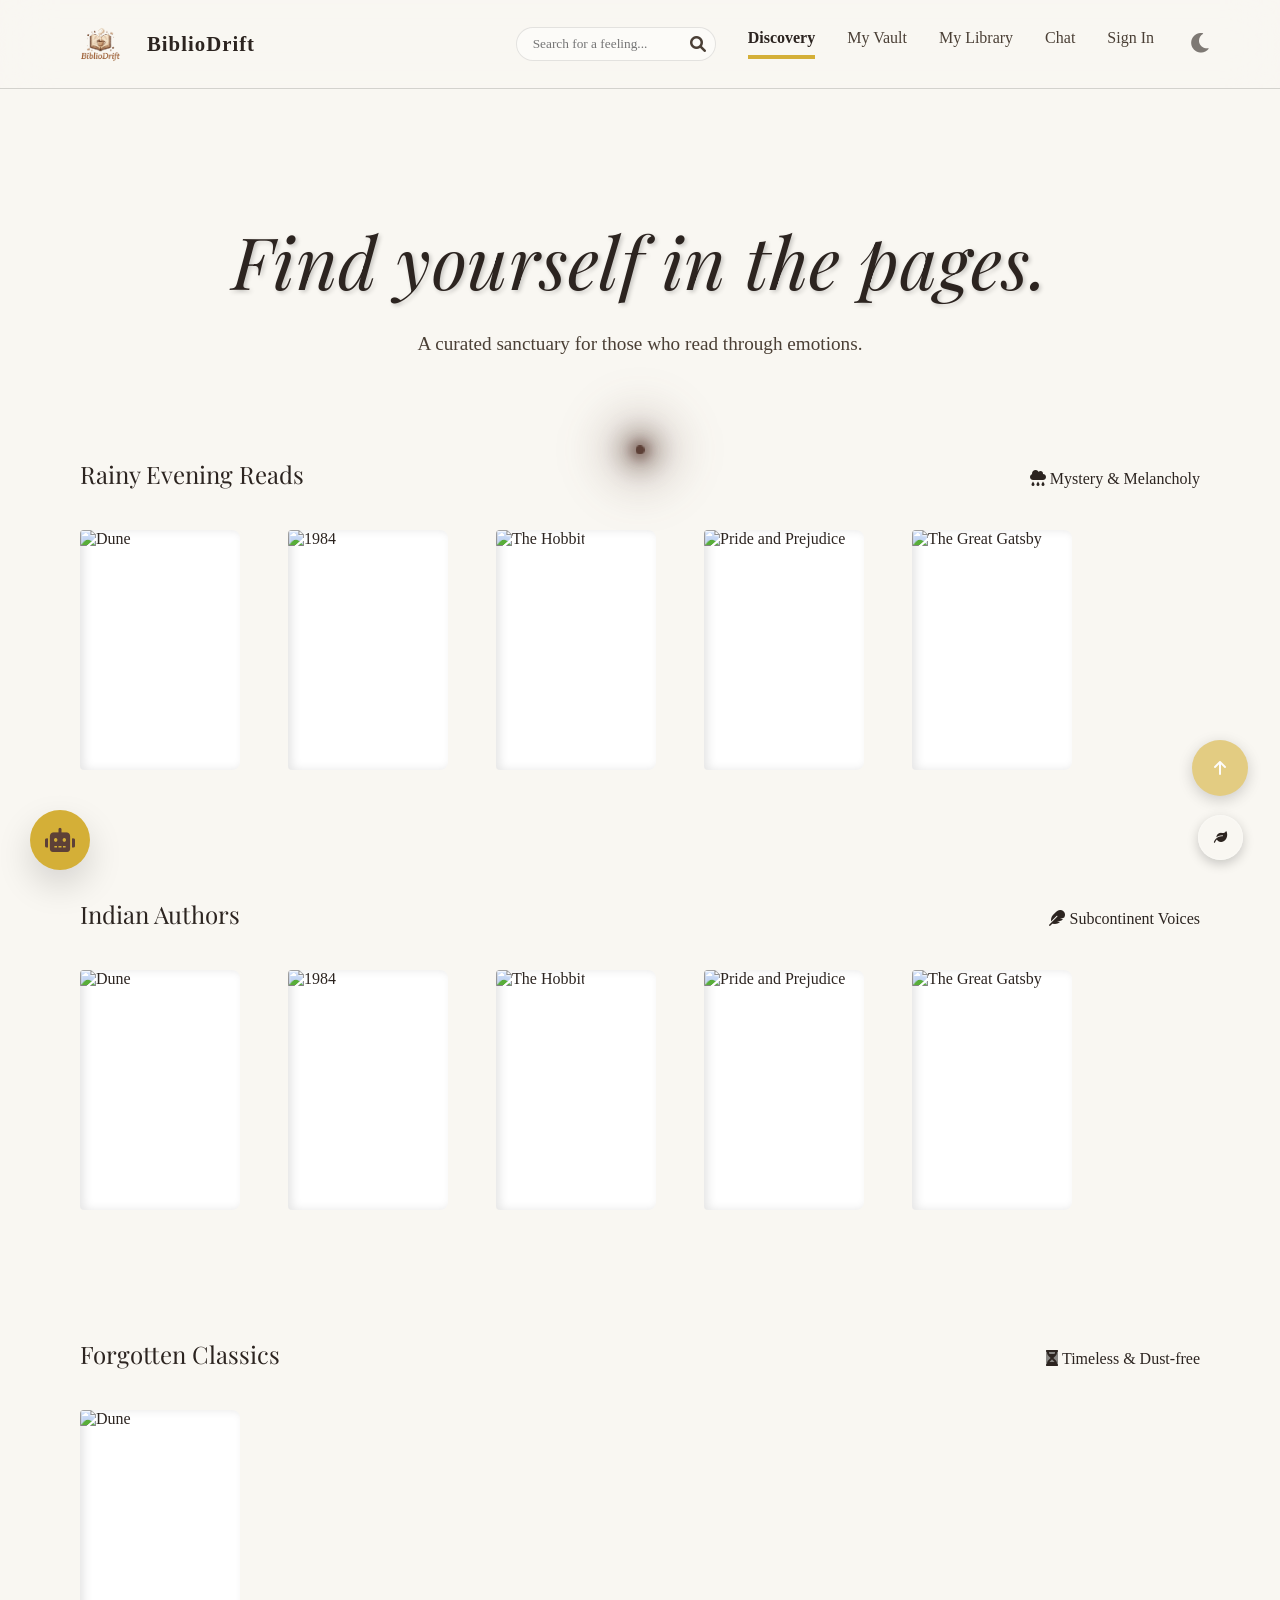
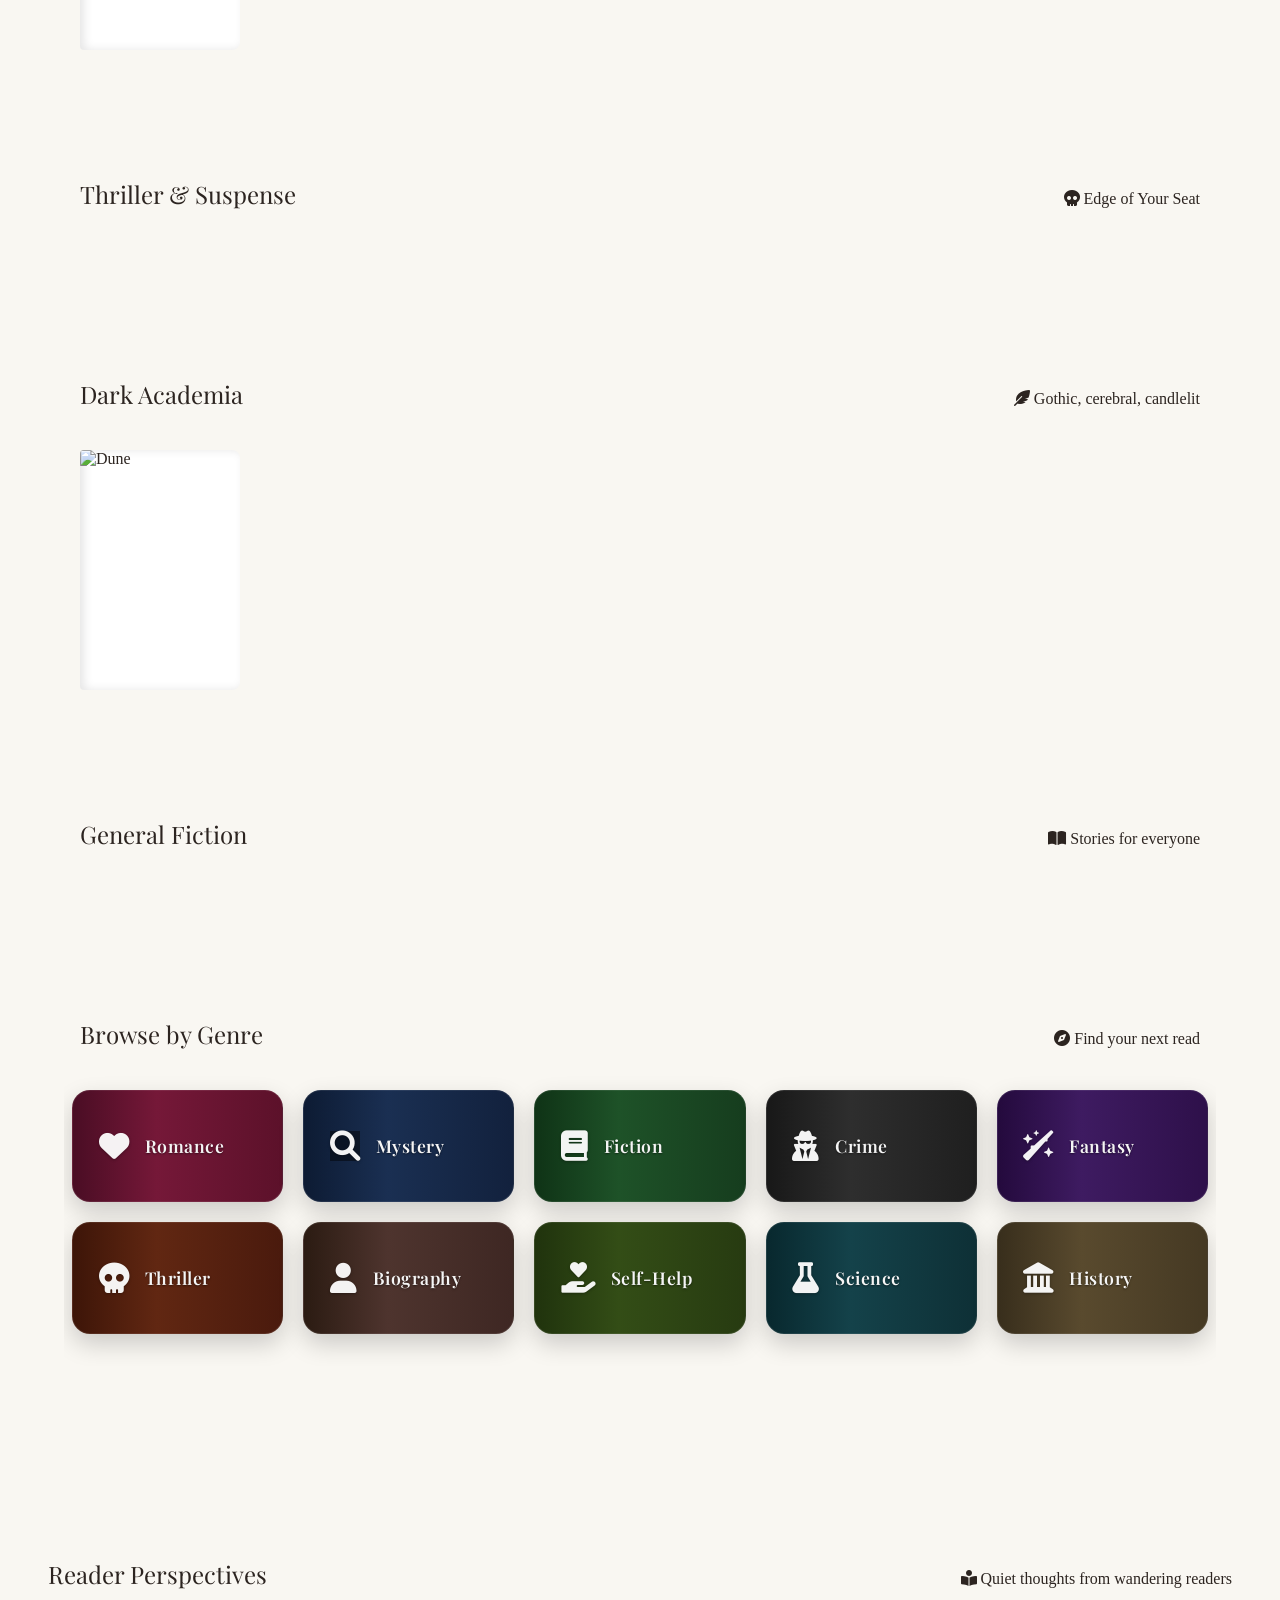
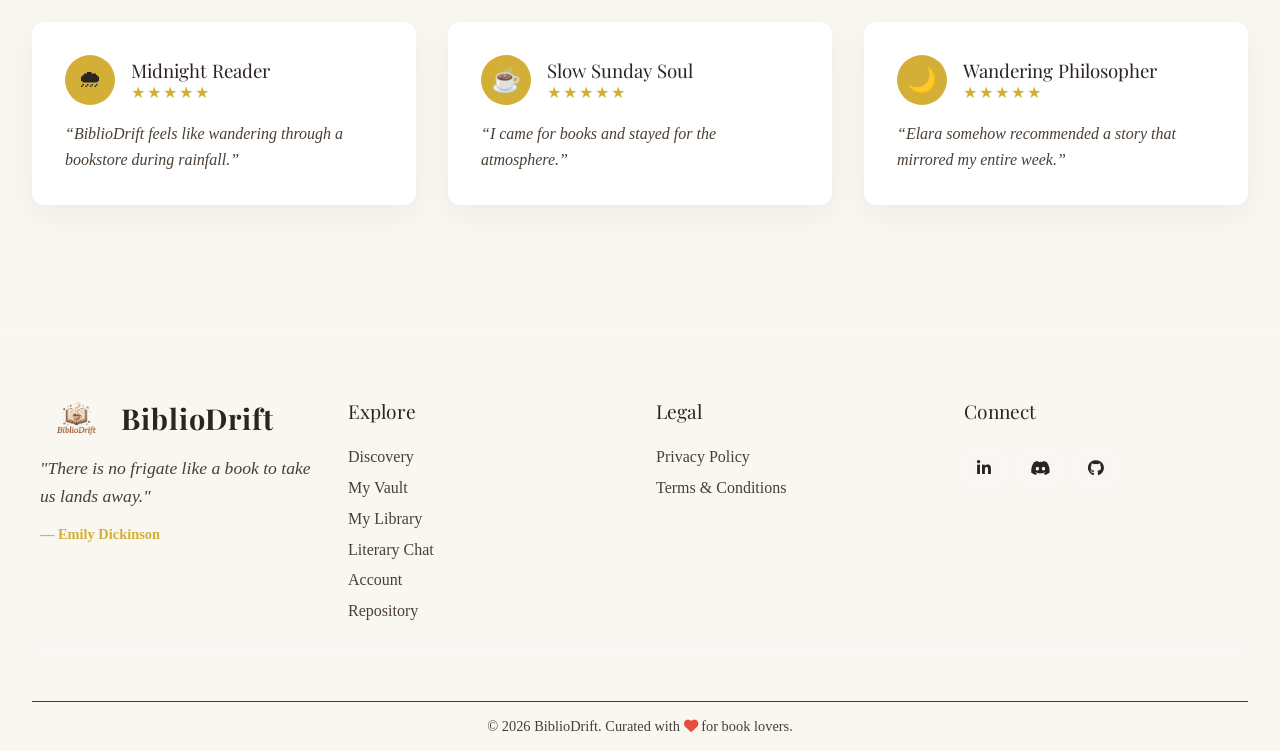
==== commit 60ca62bf: "Merge branch 'main' into fix/issue-641" ====
--- a/frontend/pages/index.html
+++ b/frontend/pages/index.html
@@ -10,45 +10,45 @@
         document.documentElement.setAttribute('data-theme', 'night');
       }
     })();
-document.addEventListener('DOMContentLoaded', function () {
-    const btn = document.getElementById('themeToggle');
-    if (!btn) {
+    document.addEventListener('DOMContentLoaded', function () {
+      const btn = document.getElementById('themeToggle');
+      if (!btn) {
         console.error('themeToggle button not found');
         return;
-    }
-
-    const icon = btn.querySelector('i');
-    const STORAGE_KEY = 'bibliodrift_theme';
-
-    function applyTheme(theme) {
+      }
+
+      const icon = btn.querySelector('i');
+      const STORAGE_KEY = 'bibliodrift_theme';
+
+      function applyTheme(theme) {
         if (theme === 'night') {
-            document.documentElement.setAttribute('data-theme', 'night');
-            if (icon) icon.className = 'fa-solid fa-sun';
+          document.documentElement.setAttribute('data-theme', 'night');
+          if (icon) icon.className = 'fa-solid fa-sun';
         } else {
-            document.documentElement.removeAttribute('data-theme');
-            if (icon) icon.className = 'fa-solid fa-moon';
+          document.documentElement.removeAttribute('data-theme');
+          if (icon) icon.className = 'fa-solid fa-moon';
         }
 
         localStorage.setItem(STORAGE_KEY, theme);
         if (typeof restoreTheme === 'function') restoreTheme();
         console.log('Theme applied:', theme);
-    }
-
-    // Load saved theme
-    const savedTheme = localStorage.getItem(STORAGE_KEY) || 'light';
-    applyTheme(savedTheme);
-
-    // Toggle on click
-    btn.addEventListener('click', function () {
+      }
+
+      // Load saved theme
+      const savedTheme = localStorage.getItem(STORAGE_KEY) || 'light';
+      applyTheme(savedTheme);
+
+      // Toggle on click
+      btn.addEventListener('click', function () {
         const current =
-            document.documentElement.getAttribute('data-theme') === 'night'
-                ? 'night'
-                : 'light';
+          document.documentElement.getAttribute('data-theme') === 'night'
+            ? 'night'
+            : 'light';
 
         const next = current === 'night' ? 'light' : 'night';
         applyTheme(next);
+      });
     });
-});
   </script>
   <script src="https://unpkg.com/dexie/dist/dexie.js"></script>
   <script src="../js/db.js"></script>
@@ -56,8 +56,17 @@
   <!-- <script src="../js/app.js"></script> -->
   <script src="../js/library-3d.js"></script>
   <meta name="viewport" content="width=device-width, initial-scale=1.0" />
-  <!-- Added SEO meta description to improve search engine discoverability and click-through rates -->
-  <meta name="description" content="BiblioDrift — Discover books by mood, track your reading journey, and get AI-powered recommendations." />
+  <!-- SEO & Open Graph meta tags -->
+  <meta name="description"
+    content="BiblioDrift — Your mood-based book discovery app. Find your next read by how you feel, track your journey, and get AI-powered recommendations." />
+  <meta property="og:type" content="website" />
+  <meta property="og:url" content="https://bibliodrift-dm.netlify.app/" />
+  <meta property="og:title" content="BiblioDrift | Find yourself in the pages" />
+  <meta property="og:description"
+    content="BiblioDrift — Your mood-based book discovery app. Find your next read by how you feel, track your journey, and get AI-powered recommendations." />
+  <meta property="og:image" content="https://bibliodrift-dm.netlify.app/assets/images/og-banner.png" />
+  <meta property="og:image:width" content="1200" />
+  <meta property="og:image:height" content="630" />
   <title>BiblioDrift | Find yourself in the pages</title>
   <link rel="stylesheet" href="../css/style.css" />
   <link rel="stylesheet" href="../css/keyboard-shortcuts.css" />
@@ -102,20 +111,20 @@
           <span class="tooltip-text"><i class="fa-solid fa-wand-magic-sparkles"></i> Explore books</span>
         </div>
         <div class="tooltip">
-          <a href="vault.html" >My Vault</a>
+          <a href="vault.html">My Vault</a>
           <span class="tooltip-text"><i class="fa-solid fa-vault"></i> My Vault</span>
         </div>
         <div class="tooltip">
-          <a href="library.html" >My Library</a>
+          <a href="library.html">My Library</a>
           <span class="tooltip-text"><i class="fa-solid fa-book"></i> My Library</span>
         </div>
         <div class="tooltip">
-          <a href="chat.html" >Chat</a>
+          <a href="chat.html">Chat</a>
           <span class="tooltip-text"><i class="fa-solid fa-comments"></i> Chat</span>
         </div>
         <!-- DYNAMIC AUTH LINK -->
         <div class="tooltip">
-          <a href="auth.html" id="navAuthLink" >Sign In</a>
+          <a href="auth.html" id="navAuthLink">Sign In</a>
           <span class="tooltip-text" id="navAuthTooltip"><i class="fa-solid fa-key"></i> Access account</span>
         </div>
       </nav>
@@ -173,6 +182,20 @@
       </div>
       <div class="curated-row" id="row-classics"></div>
     </section>
+
+    <section class="curated-section">
+      <div class="section-header">
+        <h2>Thriller & Suspense</h2>
+        <span><i class="fa-solid fa-skull"></i> Edge of Your Seat</span>
+      </div>
+    <div class="curated-row" id="row-thriller"></div>
+    </section>
+
+      
+    
+     
+      
+    
 
     <section class="curated-section">
       <div class="section-header">
@@ -254,16 +277,76 @@
               <button id="modal-preview-btn" class="btn-preview"><i class="fa-solid fa-book-open"></i> Preview</button>
               <button id="modal-share-btn" class="btn-secondary modal-share-btn"><i class="fa-solid fa-share-nodes"></i>
                 Share</button>
-              <button id="modal-mood-btn" class="btn-secondary"><i class="fa-solid fa-wand-magic-sparkles"></i> Explore Mood</button>
+              <button id="modal-mood-btn" class="btn-secondary"><i class="fa-solid fa-wand-magic-sparkles"></i> Explore
+                Mood</button>
             </div>
           </div>
         </div>
       </div>
     </dialog>
   </main>
-
-
-<!--The footer is being called usingt footer.js.-->
+<section class="reader-perspectives">
+
+  <div class="section-header">
+    <h2>Reader Perspectives</h2>
+    <span>
+      <i class="fa-solid fa-book-open-reader"></i>
+      Quiet thoughts from wandering readers
+    </span>
+  </div>
+
+  <div class="perspective-grid">
+
+    <div class="perspective-card">
+      <div class="perspective-user">
+        <div class="avatar-circle">🌧</div>
+
+        <div>
+          <h3>Midnight Reader</h3>
+          <p class="stars">★★★★★</p>
+        </div>
+      </div>
+
+      <p class="perspective-text">
+        “BiblioDrift feels like wandering through a bookstore during rainfall.”
+      </p>
+    </div>
+
+    <div class="perspective-card">
+      <div class="perspective-user">
+        <div class="avatar-circle">☕</div>
+
+        <div>
+          <h3>Slow Sunday Soul</h3>
+          <p class="stars">★★★★★</p>
+        </div>
+      </div>
+
+      <p class="perspective-text">
+        “I came for books and stayed for the atmosphere.”
+      </p>
+    </div>
+
+    <div class="perspective-card">
+      <div class="perspective-user">
+        <div class="avatar-circle">🌙</div>
+
+        <div>
+          <h3>Wandering Philosopher</h3>
+          <p class="stars">★★★★★</p>
+        </div>
+      </div>
+
+      <p class="perspective-text">
+        “Elara somehow recommended a story that mirrored my entire week.”
+      </p>
+    </div>
+
+  </div>
+
+</section>
+
+  <!--The footer is being called usingt footer.js.-->
   <script src="../js/config.js"></script>
   <script src="../js/security.js"></script>
   <script src="../js/app.js"></script>
@@ -276,7 +359,8 @@
 
 
   <!-- Back to Top Button -->
-  <button id="backToTop" class="btn-icon back-to-top" title="Back to Top" onclick="window.scrollTo({top: 0, behavior: 'smooth'});">
+  <button id="backToTop" class="btn-icon back-to-top" title="Back to Top"
+    onclick="window.scrollTo({top: 0, behavior: 'smooth'});">
     <i class="fa-solid fa-arrow-up"></i>
   </button>
 
@@ -316,7 +400,8 @@
         </label>
       </div>
       <div class="volume-control">
-        <label for="ambientVolume" style="color: var(--text-main) !important;"><i class="fa-solid fa-volume-high"></i> Volume</label>
+        <label for="ambientVolume" style="color: var(--text-main) !important;"><i class="fa-solid fa-volume-high"></i>
+          Volume</label>
         <div class="range-wrap">
           <div class="range-track" aria-hidden="true"></div>
           <div class="range-fill" aria-hidden="true"></div>
@@ -325,5 +410,39 @@
       </div>
     </div>
   </div>
+
+  <script src="../js/ambient.js"></script>
+  <script src="../js/security.js"></script>
+  <script src="../js/pwa.js"></script>
+  <!-- AI Chatbot Widget -->
+  <div id="ai-chatbot-widget" class="chatbot-widget">
+    <button id="chatbot-toggle-btn" class="chatbot-toggle-btn" title="Chat with Elara">
+      <i class="fa-solid fa-robot"></i>
+    </button>
+    <div id="chatbot-window" class="chatbot-window hidden">
+      <div class="chatbot-header">
+        <div class="chatbot-bot-info">
+          <div class="chatbot-avatar"><i class="fa-solid fa-wand-magic-sparkles"></i></div>
+          <div class="chatbot-name-status">
+            <h4>Elara</h4>
+            <span class="chatbot-status">The Bookseller</span>
+          </div>
+        </div>
+        <button id="chatbot-close-btn" class="chatbot-close-btn"><i class="fa-solid fa-times"></i></button>
+      </div>
+      <div id="chatbot-messages" class="chatbot-messages">
+        <div class="chat-message bot-message">
+          <p>Hello, wanderer. What kind of story are you looking for today?</p>
+        </div>
+      </div>
+      <div class="chatbot-input-area">
+        <input type="text" id="chatbot-input" placeholder="Describe a mood, setting, or feeling...">
+        <button id="chatbot-send-btn" class="chatbot-send-btn"><i class="fa-solid fa-paper-plane"></i></button>
+      </div>
+    </div>
+  </div>
+  <script src="../js/chatbot.js"></script>
+
 </body>
-</html>
+
+</html>
--- a/frontend/css/style.css
+++ b/frontend/css/style.css
@@ -3,7 +3,8 @@
     --bg-color: #f9f7f2;
     --header-bg: rgba(249, 247, 242, 0.8);
     --text-main: #2c2420;
-    --text-muted: #6b5e55;
+    --text-muted: #4a3f35;
+    /* Darker for better contrast */
     --accent-gold: #d4af37;
     --wood-dark: #5d4037;
     --wood-light: #8d6e63;
@@ -37,11 +38,9 @@
 
     --book-thick: 40px;
 
-    --constellation-book: #facc15;
-    --constellation-mood: #8b5cf6;
-    --constellation-genre: #10b981;
-    --constellation-author: #3b82f6;
-    --constellation-shelf: #f97316;
+    /* New Brand/UI Variables */
+    --border-radius-soft: 12px;
+    --shadow-hover: 0 15px 35px rgba(0, 0, 0, 0.15);
 }
 
 /* Fix: WCAG AA Contrast Floor - Issue #534 */
@@ -59,7 +58,8 @@
     --bg-color: #1e1a18;
     --header-bg: rgba(30, 26, 24, 0.85);
     --text-main: #e0d5cb;
-    --text-muted: #a89a8e;
+    --text-muted: #d5c7bc;
+    /* Lighter for better contrast on dark */
     --accent-gold: #fccb4e;
     --wood-dark: #3e2723;
     --wood-light: #5d4037;
@@ -71,6 +71,8 @@
     --input-border: rgba(255, 255, 255, 0.1);
     --book-bg: #2c2420;
     --paper-color: #e0d5cb;
+    /* Overrides */
+    --shadow-hover: 0 15px 45px rgba(0, 0, 0, 0.5);
     --nav-active-color: #fff2df;
     --nav-active-ring: rgba(255, 242, 223, 0.22);
     --surface-panel: rgba(19, 16, 14, 0.74);
@@ -118,6 +120,8 @@
 
 [data-theme="night"] header {
     background: rgba(30, 26, 24, 0.85) !important;
+    backdrop-filter: blur(25px);
+    border-bottom: 1px solid rgba(255, 255, 255, 0.15);
 }
 
 [data-theme="night"] .search-input,
@@ -158,7 +162,7 @@
 
 /* --- Layout --- */
 header {
-    padding: 2rem 4rem;
+    padding: 1.5rem 4rem;
     display: flex;
     justify-content: space-between;
     align-items: center;
@@ -166,8 +170,11 @@
     top: 0;
     z-index: 100;
     background: var(--header-bg);
-    backdrop-filter: blur(10px);
-    transition: background-color 0.4s ease, color 0.4s ease, backdrop-filter 0.4s ease;
+    backdrop-filter: blur(25px);
+    -webkit-backdrop-filter: blur(25px);
+    border-bottom: 1px solid rgba(0, 0, 0, 0.15);
+    /* Subtly deeper bottom border */
+    transition: background-color 0.4s ease, color 0.4s ease, backdrop-filter 0.4s ease, border-color 0.4s ease;
 }
 
 .header-controls {
@@ -224,50 +231,32 @@
 
 .nav-links {
     display: flex;
-    align-items: center;
-    gap: 2rem;
+    flex-wrap: wrap;
+    gap: 1rem 2rem;
+    align-items: center;
 }
 
 .nav-links a {
     text-decoration: none;
     color: var(--text-muted);
-    position: relative;
-    display: inline-flex;
-    align-items: center;
-    justify-content: center;
-    min-height: 30px;
-    padding-bottom: 10px;
-    transition: color 0.25s ease;
+    transition: color 0.3s ease, border-color 0.3s ease, font-weight 0.3s ease;
+    display: inline-block;
+    border-bottom: 4px solid transparent;
+    padding-bottom: 8px;
 }
 
 .nav-links a:hover,
 .nav-links a.active {
-    color: var(--nav-active-color);
-}
-
-.nav-links a::after {
-    content: "";
-    position: absolute;
-    left: 50%;
-    bottom: 0;
-    width: 5px;
-    height: 5px;
-    border-radius: 50%;
-    background: var(--nav-active-color);
-    box-shadow: 0 0 0 3px var(--nav-active-ring);
-    opacity: 0;
-    transform: translateX(-50%) scale(0.35);
-    transition: opacity 0.22s ease, transform 0.22s ease;
-}
-
-.nav-links a:hover::after {
-    opacity: 0.45;
-    transform: translateX(-50%) scale(0.75);
-}
-
-.nav-links a.active::after {
-    opacity: 1;
-    transform: translateX(-50%) scale(1);
+    color: var(--text-main);
+    font-weight: 800;
+    border-bottom-color: var(--accent-gold);
+}
+
+/* Hide active underline if another link is hovered */
+.nav-links:hover a.active:not(:hover) {
+    border-bottom-color: transparent;
+    color: var(--text-muted);
+    font-weight: normal;
 }
 
 /* === ANIMATED HOVER TOOLTIPS FOR NAVIGATION (NEW) === */
@@ -286,6 +275,23 @@
 
 .tooltip:hover .tooltip-text {
     display: none;
+}
+
+/* Prevent tooltip from going off right edge for the last element */
+.nav-links .tooltip:last-child .tooltip-text {
+    left: auto;
+    right: 0;
+    transform: translateX(0%) scale(0.95) translateY(6px);
+}
+
+.nav-links .tooltip:last-child:hover .tooltip-text {
+    transform: translateX(0%) scale(1) translateY(0);
+}
+
+.nav-links .tooltip:last-child .tooltip-text::after {
+    left: auto;
+    right: 15px;
+    transform: rotate(45deg);
 }
 
 .tooltip-text i {
@@ -412,8 +418,9 @@
     height: 100%;
     backface-visibility: hidden;
     /* Hide back when front is clear */
-    border-radius: 4px 8px 8px 4px;
-    box-shadow: 5px 5px 15px rgba(0, 0, 0, 0.15);
+    border-radius: var(--border-radius-soft);
+    box-shadow: var(--shadow-soft);
+    transition: box-shadow 0.3s ease, transform 0.3s ease;
 }
 
 .book__face--front {
@@ -493,6 +500,11 @@
 /* Hover Effect: Pull out */
 .book-scene:hover .book:not(.flipped) {
     transform: translateZ(30px) translateY(-10px) rotateY(-10deg);
+    filter: drop-shadow(var(--shadow-hover));
+}
+
+.book-scene:hover .book__face {
+    box-shadow: var(--shadow-hover);
 }
 
 /* Glassmorphism Overlay (Quick view) */
@@ -900,307 +912,12 @@
 /* --- Constellation View --- */
 .constellation-container {
     width: 100%;
-    height: 800px; /* Fixed height for stability */
     min-height: 600px;
     margin-top: 2rem;
     position: relative;
-    border-radius: 24px;
+    border-radius: 12px;
     overflow: hidden;
-    background: 
-        radial-gradient(circle at 50% 0%, rgba(30, 41, 59, 0.7), transparent),
-        linear-gradient(to bottom, #020617, #0f172a);
-    border: 1px solid rgba(255, 255, 255, 0.1);
-    box-shadow: 0 25px 50px -12px rgba(0, 0, 0, 0.5);
-    transition: opacity 0.4s ease, transform 0.4s ease;
-    display: flex;
-    flex-direction: column;
-}
-
-.constellation-container.hidden {
-    display: none !important;
-}
-
-#constellation-svg {
-    flex: 1;
-    width: 100%;
-    height: 100%;
-    display: block;
-    cursor: grab;
-    will-change: transform;
-    background: transparent;
-}
-
-.constellation-container:fullscreen {
-    width: 100vw;
-    height: 100vh;
-    border-radius: 0;
-    margin: 0;
-}
-
-.constellation-container:fullscreen #constellation-svg {
-    height: 100vh;
-    width: 100vw;
-}
-
-/* Node Styling */
-.constellation-node {
-    outline: none;
-    transition: transform 0.3s cubic-bezier(0.34, 1.56, 0.64, 1);
-}
-
-.node-core {
-    stroke: rgba(255, 255, 255, 0.8);
-    stroke-width: 2;
-    transition: all 0.3s ease;
-}
-
-.constellation-node:hover .node-core {
-    stroke-width: 4;
-    filter: brightness(1.3) drop-shadow(0 0 12px currentColor);
-}
-
-/* Related Books in Modal */
-.related-books-box {
-    background: rgba(255, 255, 255, 0.03);
-    border: 1px solid rgba(255, 255, 255, 0.08);
-    border-radius: 16px;
-    padding: 1.2rem;
-    margin-bottom: 1.5rem;
-    transition: all 0.3s ease;
-}
-
-.related-header {
-    display: flex;
-    align-items: center;
-    gap: 8px;
-    margin-bottom: 1rem;
-    color: var(--accent-gold);
-    font-size: 0.95rem;
-    font-weight: 600;
-}
-
-.related-books-container {
-    display: flex;
-    gap: 12px;
-    overflow-x: auto;
-    padding-bottom: 12px;
-    scrollbar-width: thin;
-    scrollbar-color: rgba(255, 255, 255, 0.1) transparent;
-}
-
-.related-books-container::-webkit-scrollbar {
-    height: 4px;
-}
-
-.related-books-container::-webkit-scrollbar-thumb {
-    background: rgba(255, 255, 255, 0.1);
-    border-radius: 4px;
-}
-
-.related-book-item {
-    flex: 0 0 90px;
-    cursor: pointer;
-    transition: all 0.3s cubic-bezier(0.4, 0, 0.2, 1);
-    text-decoration: none;
-}
-
-.related-book-item:hover {
-    transform: translateY(-4px) scale(1.05);
-}
-
-.related-book-item img {
-    width: 100%;
-    aspect-ratio: 2/3;
-    object-fit: cover;
-    border-radius: 6px;
-    box-shadow: 0 4px 12px rgba(0, 0, 0, 0.3);
-    border: 1px solid rgba(255, 255, 255, 0.1);
-}
-
-.related-book-title {
-    font-size: 0.7rem;
-    color: #e2e8f0;
-    margin-top: 6px;
-    display: -webkit-box;
-    -webkit-line-clamp: 2;
-    -webkit-box-orient: vertical;
-    overflow: hidden;
-    line-height: 1.2;
-    font-weight: 500;
-}
-
-.constellation-node.active .node-core {
-    stroke: #fff;
-    stroke-width: 5;
-    filter: brightness(1.5) drop-shadow(0 0 20px currentColor);
-}
-
-.constellation-node.dimmed {
-    opacity: 0.2;
-    filter: grayscale(0.8);
-}
-
-.constellation-node text {
-    font-family: 'Inter', 'Segoe UI', sans-serif;
-    letter-spacing: 0.5px;
-    pointer-events: none;
-    user-select: none;
-    transition: all 0.3s ease;
-    opacity: 0.9;
-}
-
-.constellation-node.dimmed text {
-    opacity: 0;
-}
-
-/* Link Styling */
-.constellation-link {
-    stroke-opacity: 0.15;
-    stroke-linecap: round;
-    transition: all 0.3s ease;
-}
-
-.constellation-link.highlighted {
-    stroke-opacity: 0.8;
-    stroke-width: 3px !important;
-}
-
-.constellation-link.dimmed {
-    stroke-opacity: 0.03;
-}
-
-/* Toolbar & Legend Overlay */
-.constellation-toolbar {
-    position: absolute;
-    top: 24px;
-    right: 24px;
-    display: flex;
-    gap: 12px;
-    z-index: 100;
-}
-
-.constellation-toolbar button {
-    background: rgba(15, 23, 42, 0.8);
-    border: 1px solid rgba(255, 255, 255, 0.1);
-    color: #e2e8f0;
-    padding: 10px 16px;
-    border-radius: 14px;
-    backdrop-filter: blur(12px);
-    cursor: pointer;
-    font-size: 14px;
-    font-weight: 500;
-    display: flex;
-    align-items: center;
-    gap: 8px;
-    transition: all 0.3s cubic-bezier(0.4, 0, 0.2, 1);
-}
-
-.constellation-toolbar button:hover {
-    background: rgba(30, 41, 59, 0.9);
-    border-color: var(--accent-gold);
-    color: #fff;
-    transform: translateY(-2px);
-    box-shadow: 0 10px 15px -3px rgba(0, 0, 0, 0.3);
-}
-
-.constellation-legend {
-    position: absolute;
-    left: 24px;
-    bottom: 24px;
-    padding: 20px;
-    background: rgba(15, 23, 42, 0.8);
-    border: 1px solid rgba(255, 255, 255, 0.1);
-    border-radius: 20px;
-    backdrop-filter: blur(12px);
-    z-index: 100;
-    color: #f1f5f9;
-}
-
-.legend-item {
-    display: flex;
-    align-items: center;
-    gap: 12px;
-    margin-bottom: 8px;
-    font-size: 13px;
-    font-weight: 500;
-}
-
-.legend-item:last-child {
-    margin-bottom: 0;
-}
-
-.legend-dot {
-    width: 12px;
-    height: 12px;
-    border-radius: 50%;
-    box-shadow: 0 0 10px currentColor;
-    border: 2px solid rgba(255, 255, 255, 0.4);
-}
-
-.book-node { color: #facc15; }
-.mood-node { color: #8b5cf6; }
-.genre-node { color: #10b981; }
-.author-node { color: #3b82f6; }
-.shelf-node { color: #f97316; }
-
-/* Empty State */
-#constellation-empty-state {
-    position: absolute;
-    inset: 0;
-    display: flex;
-    flex-direction: column;
-    align-items: center;
-    justify-content: center;
-    background: rgba(2, 6, 23, 0.8);
-    backdrop-filter: blur(8px);
-    z-index: 150;
-    color: #94a3b8;
-    text-align: center;
-    padding: 40px;
-}
-
-#constellation-empty-state i {
-    font-size: 48px;
-    color: var(--accent-gold);
-    margin-bottom: 20px;
-    opacity: 0.8;
-}
-
-#constellation-empty-state h2 {
-    color: #f1f5f9;
-    font-size: 24px;
-    margin-bottom: 12px;
-}
-
-@media (max-width: 768px) {
-    .constellation-container {
-        min-height: 600px;
-    }
-    .constellation-toolbar {
-        top: 16px;
-        right: 16px;
-        gap: 8px;
-    }
-    .constellation-toolbar button {
-        padding: 8px 12px;
-        font-size: 12px;
-    }
-    .constellation-legend {
-        left: 16px;
-        bottom: 16px;
-        padding: 12px;
-    }
-}
-
-
-.constellation-container:fullscreen {
-    width: 100vw;
-    height: 100vh;
-    border-radius: 0;
-}
-
-.constellation-container:fullscreen #constellation-svg {
-    height: 100vh;
+    animation: fadeIn 0.5s ease;
 }
 
 .view-toggles button {
@@ -2360,19 +2077,45 @@
 }
 
 .close-genre-modal {
-    background: none;
-    border: none;
+    width: 44px;
+    height: 44px;
+    background: transparent;
+    border: 1px solid transparent;
     font-size: 1.5rem;
-    color: var(--text-main);
+    color: var(--text-muted, rgba(0, 0, 0, 0.6));
     cursor: pointer;
-    padding: 0.5rem;
+    padding: 0;
+    line-height: 1;
     border-radius: 50%;
-    transition: all 0.2s ease;
+    flex-shrink: 0;
+    aspect-ratio: 1 / 1;
+    display: flex;
+    align-items: center;
+    justify-content: center;
+    transition: all 0.25s cubic-bezier(0.25, 0.46, 0.45, 0.94);
 }
 
 .close-genre-modal:hover {
-    background: rgba(0, 0, 0, 0.1);
-    transform: rotate(90deg);
+    background-color: rgba(220, 53, 69, 0.08);
+    color: #c9302c;
+    transform: scale(1.04);
+}
+
+.close-genre-modal:active {
+    transform: scale(0.96);
+}
+
+[data-theme="night"] .close-genre-modal {
+    background-color: transparent;
+    border: 1px solid transparent;
+    color: rgba(255, 255, 255, 0.7);
+}
+
+[data-theme="night"] .close-genre-modal:hover {
+    background-color: rgba(255, 99, 104, 0.12);
+    border-color: rgba(255, 99, 104, 0.25);
+    color: #ffb3b3;
+    transform: scale(1.04);
 }
 
 .genre-modal-body {
@@ -2839,17 +2582,17 @@
 
 .tooltip-title {
     font-family: 'Playfair Display', serif;
-    font-size: 1.1rem;
-    font-weight: 600;
+    font-size: 1.25rem;
+    font-weight: 700;
     color: var(--text-main);
     margin-bottom: 0.25rem;
     line-height: 1.3;
 }
 
 .tooltip-author {
-    font-size: 0.9rem;
+    font-size: 1rem;
     color: var(--text-muted);
-    font-style: italic;
+    font-weight: 500;
     margin-bottom: 0.5rem;
 }
 
@@ -2942,28 +2685,48 @@
 
 .modal-close-btn {
     position: absolute;
-    top: 10px;
-    right: 10px;
+    top: 15px;
+    right: 15px;
     width: 36px;
     height: 36px;
-    font-size: 1rem;
     border-radius: 50%;
-    background: var(--glass-bg);
-    border: 1px solid var(--glass-border);
+    flex-shrink: 0;
+    aspect-ratio: 1 / 1;
+    display: flex;
+    align-items: center;
+    justify-content: center;
+    padding: 0;
+    font-size: 1.25rem;
+    line-height: 1;
     cursor: pointer;
-    display: flex;
-    align-items: center;
-    justify-content: center;
-    font-size: 1.5rem;
-    color: var(--text-muted);
-    transition: all 0.3s ease;
-    z-index: 10;
+    z-index: 100;
+    transition: all 0.25s cubic-bezier(0.25, 0.46, 0.45, 0.94);
+    background-color: transparent;
+    border: 1px solid transparent; 
+    color: var(--text-muted, rgba(0, 0, 0, 0.6));
 }
 
 .modal-close-btn:hover {
-    background: var(--accent-gold);
-    color: white;
-    transform: rotate(90deg);
+    background-color: rgba(220, 53, 69, 0.08);
+    color: #c9302c;
+    transform: scale(1.04);
+}
+
+.modal-close-btn:active {
+    transform: scale(0.96);
+}
+
+[data-theme="night"] .modal-close-btn {
+    background-color: transparent;
+    border: 1px solid transparent;
+    color: rgba(255, 255, 255, 0.7);
+}
+
+[data-theme="night"] .modal-close-btn:hover {
+    background-color: rgba(255, 99, 104, 0.12);
+    border-color: rgba(255, 99, 104, 0.25);
+    color: #ffb3b3;
+    transform: scale(1.04);
 }
 
 .book-detail-grid {
@@ -4103,30 +3866,7 @@
     pointer-events: auto;
 }
 
-#modal-close-btn {
-    position: absolute;
-    top: 10px;
-    right: 10px;
-    background: rgba(255, 255, 255, 0.1);
-    border: 1px solid rgba(255, 255, 255, 0.2);
-    color: #fff;
-    width: 32px;
-    height: 32px;
-    border-radius: 50%;
-    font-size: 0.9rem;
-    cursor: pointer;
-    z-index: 2005;
-    transition: all 0.3s ease;
-    pointer-events: auto;
-    display: flex;
-    align-items: center;
-    justify-content: center;
-}
-
-#modal-close-btn:hover {
-    background: rgba(255, 255, 255, 0.25);
-    transform: rotate(90deg);
-}
+
 
 .book-expanded-layout {
     display: flex;
@@ -4603,14 +4343,7 @@
         max-height: 300px;
     }
 
-    #modal-close-btn {
-        top: 15px;
-        right: 15px;
-        background: rgba(0, 0, 0, 0.5);
-        /* Contrast on white if scrolled */
-        position: fixed;
-        /* Keep it visible */
-    }
+
 }
 
 /* 404 Page Styles */
@@ -5730,6 +5463,87 @@
     transform: translateX(14px);
 }
 
+.bookseller-note-card {
+    margin-top: 1.5rem;
+    padding: 1.4rem;
+    border-radius: 20px;
+    background: rgba(255, 255, 255, 0.05);
+    border: 1px solid var(--glass-border);
+    backdrop-filter: blur(14px);
+    box-shadow:
+        0 8px 30px rgba(0, 0, 0, 0.12);
+    transition:
+        transform 0.3s ease,
+        box-shadow 0.3s ease;
+}
+
+.bookseller-note-card:hover {
+    transform: translateY(-2px);
+    box-shadow:
+        0 12px 40px rgba(0, 0, 0, 0.18);
+}
+
+.bookseller-note-header {
+    display: flex;
+    justify-content: space-between;
+    align-items: center;
+    gap: 0.8rem;
+    margin-bottom: 1rem;
+    flex-wrap: wrap;
+}
+
+.bookseller-note-label {
+    font-family: 'Playfair Display', serif;
+    color: var(--accent-gold);
+    font-size: 1rem;
+    letter-spacing: 0.3px;
+}
+
+.bookseller-note-text {
+    color: var(--text-secondary);
+    line-height: 1.9;
+    font-size: 0.97rem;
+    font-style: italic;
+}
+
+
+.bookseller-context-hint {
+    margin-top: 1rem;
+    font-size: 0.78rem;
+    opacity: 0.7;
+    letter-spacing: 0.4px;
+    color: var(--text-muted);
+}
+
+.immersive-mood-badge {
+    display: inline-flex;
+    align-items: center;
+    gap: 0.45rem;
+    padding: 0.4rem 0.8rem;
+    border-radius: 999px;
+    background: rgba(212, 175, 55, 0.12);
+    border: 1px solid rgba(212, 175, 55, 0.25);
+    color: var(--accent-gold);
+    font-size: 0.78rem;
+    font-weight: 500;
+}
+
+.fade-in-note {
+    animation: immersiveFade 0.45s ease;
+}
+
+@keyframes immersiveFade {
+    from {
+        opacity: 0;
+        transform: translateY(12px);
+    }
+
+    to {
+        opacity: 1;
+        transform: translateY(0);
+    }
+}
+
 html,
 body {
     cursor: url("data:image/svg+xml;utf8,<svg xmlns='http://www.w3.org/2000/svg' width='32' height='32' viewBox='0 0 24 24'><path fill='%23cca43b' d='M4.42 20.58a1 1 0 0 0 1.41 0L15.24 11.2l-2.44-2.44L3.42 18.17a1 1 0 0 0 0 1.41zM17.36 9.08l-2.44-2.44 2.12-2.12a2 2 0 0 1 2.83 0l1.77 1.77a2 2 0 0 1 0 2.83z'/><path stroke='%23cca43b' stroke-width='1.5' d='M2 22l4-1'/></svg>") 0 24, auto !important;
@@ -5744,77 +5558,221 @@
 #sc-glow-mid,
 #sc-glow-inner,
 #sc-dot {
-  position: fixed;
-  pointer-events: none;
-  border-radius: 50%;
-  transform: translate(-50%, -50%);
-  will-change: left, top;
+    position: fixed;
+    pointer-events: none;
+    border-radius: 50%;
+    transform: translate(-50%, -50%);
+    will-change: left, top;
 }
 
 #sc-glow-outer {
-  width: 120px; height: 120px;
-  background: radial-gradient(circle, rgba(93,64,55,0.25) 0%, transparent 70%);
-  filter: blur(18px);
-  mix-blend-mode: normal;
-  z-index: 99996;
-}
+    width: 120px;
+    height: 120px;
+    background: radial-gradient(circle, rgba(93, 64, 55, 0.25) 0%, transparent 70%);
+    filter: blur(18px);
+    mix-blend-mode: normal;
+    z-index: 99996;
+}
+
 #sc-glow-mid {
-  width: 60px; height: 60px;
-  background: radial-gradient(circle, rgba(93,64,55,0.40) 0%, rgba(93,64,55,0.15) 50%, transparent 75%);
-  filter: blur(8px);
-  mix-blend-mode: normal;
-  z-index: 99997;
-}
+    width: 60px;
+    height: 60px;
+    background: radial-gradient(circle, rgba(93, 64, 55, 0.40) 0%, rgba(93, 64, 55, 0.15) 50%, transparent 75%);
+    filter: blur(8px);
+    mix-blend-mode: normal;
+    z-index: 99997;
+}
+
 #sc-glow-inner {
-  width: 24px; height: 24px;
-  background: radial-gradient(circle, rgba(93,64,55,0.60) 0%, transparent 100%);
-  filter: blur(4px);
-  mix-blend-mode: normal;
-  z-index: 99998;
-}
+    width: 24px;
+    height: 24px;
+    background: radial-gradient(circle, rgba(93, 64, 55, 0.60) 0%, transparent 100%);
+    filter: blur(4px);
+    mix-blend-mode: normal;
+    z-index: 99998;
+}
+
 #sc-dot {
-  width: 9px; height: 9px;
-  background: #5d4037;
-  opacity: 1;
-  z-index: 99999;
+    width: 9px;
+    height: 9px;
+    background: #5d4037;
+    opacity: 1;
+    z-index: 99999;
 }
 
 [data-theme="night"] #sc-glow-outer {
-  background: radial-gradient(circle, rgba(212,184,150,0.12) 4%, transparent 70%);
-  mix-blend-mode: normal;
-}
+    background: radial-gradient(circle, rgba(212, 184, 150, 0.12) 4%, transparent 70%);
+    mix-blend-mode: normal;
+}
+
 [data-theme="night"] #sc-glow-mid {
-  background: radial-gradient(circle, rgba(212,184,150,0.25) 0%, rgba(212,184,150,0.07) 50%, transparent 75%);
-  mix-blend-mode: normal;
-}
+    background: radial-gradient(circle, rgba(212, 184, 150, 0.25) 0%, rgba(212, 184, 150, 0.07) 50%, transparent 75%);
+    mix-blend-mode: normal;
+}
+
 [data-theme="night"] #sc-glow-inner {
-  background: radial-gradient(circle, rgba(212,184,150,0.5) 0%, transparent 75%);
-  mix-blend-mode: normal;
-}
+    background: radial-gradient(circle, rgba(212, 184, 150, 0.5) 0%, transparent 75%);
+    mix-blend-mode: normal;
+}
+
 [data-theme="night"] #sc-dot {
-  background: #D4B896;
+    background: #D4B896;
 }
 
 @media (hover: none) {
-  #sc-glow-outer, #sc-glow-mid, #sc-glow-inner, #sc-dot { display: none; }
+
+    #sc-glow-outer,
+    #sc-glow-mid,
+    #sc-glow-inner,
+    #sc-dot {
+        display: none;
+    }
 }
 
 .sc-sparkle {
-  position: fixed;
-  pointer-events: none;
-  z-index: 99995;
-  transform: translate(-50%, -50%);
-  animation: sc-pop 0.8s ease-out forwards;
+    position: fixed;
+    pointer-events: none;
+    z-index: 99995;
+    transform: translate(-50%, -50%);
+    animation: sc-pop 0.8s ease-out forwards;
 }
 
 @keyframes sc-pop {
-  0%   { opacity: 1;   transform: translate(-50%, -50%) scale(1); }
-  60%  { opacity: 0.7; }
-  100% { opacity: 0;   transform: translate(calc(-50% + var(--dx)), calc(-50% + var(--dy))) scale(0.15); }
+    0% {
+        opacity: 1;
+        transform: translate(-50%, -50%) scale(1);
+    }
+
+    60% {
+        opacity: 0.7;
+    }
+
+    100% {
+        opacity: 0;
+        transform: translate(calc(-50% + var(--dx)), calc(-50% + var(--dy))) scale(0.15);
+    }
+}
+
+body {
+    cursor: none;
+}
+
+@media (hover: none) {
+    body {
+        cursor: auto;
+    }
 }
 
 body { cursor: none; }
 @media (hover: none) { body { cursor: auto; } }
+
+/* Enhanced Empty State */
+.library-empty-state {
+    display: flex;
+    flex-direction: column;
+    align-items: center;
+    justify-content: center;
+    min-height: 400px;
+    padding: 3rem 1.5rem;
+    text-align: center;
+    animation: fadeInUp 0.6s ease-out;
+}
+
+@keyframes fadeInUp {
+    from {
+        opacity: 0;
+        transform: translateY(30px);
+    }
+    to {
+        opacity: 1;
+        transform: translateY(0);
+    }
+}
+
+/* SVG Illustration */
+.empty-state-illustration {
+    margin-bottom: 2rem;
+}
+
+.empty-shelf-svg {
+    filter: drop-shadow(0 4px 12px rgba(0,0,0,0.1));
+}
+
+/* Floating animation for book */
+.floating-book {
+    animation: float 3s ease-in-out infinite;
+    transform-origin: center;
+}
+
+@keyframes float {
+    0%, 100% { transform: translateY(0px); }
+    50% { transform: translateY(-10px); }
+}
+
+/* Sparkle animations */
+.sparkle {
+    animation: sparkle 2s ease-in-out infinite;
+}
+
+.sparkle-1 { animation-delay: 0s; }
+.sparkle-2 { animation-delay: 0.6s; }
+.sparkle-3 { animation-delay: 1.2s; }
+
+@keyframes sparkle {
+    0%, 100% { opacity: 0; transform: scale(0); }
+    50% { opacity: 1; transform: scale(1); }
+}
+
+/* Typography */
+.empty-state-title {
+    font-family: 'Playfair Display', serif;
+    font-size: 1.75rem;
+    font-weight: 600;
+    color: var(--text-primary);
+    margin-bottom: 0.75rem;
+    line-height: 1.3;
+}
+
+.empty-state-description {
+    font-size: 1rem;
+    color: var(--text-muted);
+    max-width: 400px;
+    margin-bottom: 2rem;
+    line-height: 1.6;
+}
+
+/* CTA Button Enhancement */
+.library-empty-link {
+    display: inline-flex;
+    align-items: center;
+    gap: 0.5rem;
+    padding: 0.875rem 1.75rem;
+    font-size: 1rem;
+    font-weight: 600;
+    transition: all 0.3s ease;
+    box-shadow: 0 4px 12px rgba(192, 145, 70, 0.2);
+}
+
+.library-empty-link:hover {
+    transform: translateY(-2px);
+    box-shadow: 0 6px 20px rgba(192, 145, 70, 0.3);
+}
+
+.library-empty-link i {
+    font-size: 1.1rem;
+}
+
+/* Responsive */
+@media (max-width: 768px) {
+    .empty-state-title {
+        font-size: 1.5rem;
+    }
+
+    .empty-shelf-svg {
+        width: 150px;
+        height: 150px;
+    }
+}
 /* ============================================================
    AMBIENT VOLUME SLIDER — SINGLE SOURCE OF TRUTH
    Replace ALL existing slider/range rules in style.css with this block.
@@ -6146,4 +6104,375 @@
     --book-bg: var(--theme-surface) !important;
     --header-bg: var(--theme-bg) !important;
     --accent-gold: var(--theme-accent) !important;
-}+}
+
+/* === AI CHATBOT WIDGET === */
+.chatbot-widget {
+    position: fixed;
+    bottom: 30px;
+    left: 30px;
+    /* Moved to bottom-left to avoid overlap with back-to-top and ambient sanctuary */
+    z-index: 10000;
+    font-family: "Georgia", serif;
+}
+
+.chatbot-toggle-btn {
+    width: 60px;
+    height: 60px;
+    border-radius: 50%;
+    background: var(--accent-gold);
+    color: var(--wood-dark);
+    border: none;
+    font-size: 1.5rem;
+    cursor: pointer;
+    box-shadow: var(--shadow-hover);
+    transition: transform 0.3s ease, box-shadow 0.3s ease;
+    display: flex;
+    align-items: center;
+    justify-content: center;
+}
+
+.chatbot-toggle-btn:hover {
+    transform: scale(1.1);
+    box-shadow: 0 10px 25px rgba(212, 175, 55, 0.4);
+}
+
+.chatbot-window {
+    position: absolute;
+    bottom: 80px;
+    left: 0;
+    width: 350px;
+    max-width: calc(100vw - 40px);
+    background: var(--book-bg);
+    border-radius: var(--border-radius-soft);
+    box-shadow: var(--shadow-hover);
+    border: 1px solid var(--glass-border);
+    display: flex;
+    flex-direction: column;
+    overflow: hidden;
+    transition: all 0.3s ease;
+    transform-origin: bottom left;
+    opacity: 1;
+    transform: scale(1);
+}
+
+.chatbot-window.hidden {
+    opacity: 0;
+    transform: scale(0.8);
+    pointer-events: none;
+}
+
+.chatbot-header {
+    background: var(--header-bg);
+    backdrop-filter: blur(10px);
+    padding: 15px;
+    display: flex;
+    justify-content: space-between;
+    align-items: center;
+    border-bottom: 1px solid var(--glass-border);
+}
+
+.chatbot-bot-info {
+    display: flex;
+    align-items: center;
+    gap: 10px;
+}
+
+.chatbot-avatar {
+    width: 40px;
+    height: 40px;
+    border-radius: 50%;
+    background: var(--accent-gold);
+    color: var(--wood-dark);
+    display: flex;
+    align-items: center;
+    justify-content: center;
+    font-size: 1.2rem;
+}
+
+.chatbot-name-status h4 {
+    margin: 0;
+    font-family: "Playfair Display", serif;
+    color: var(--text-main);
+    font-size: 1.1rem;
+}
+
+.chatbot-status {
+    font-size: 0.8rem;
+    color: var(--text-muted);
+    font-style: italic;
+}
+
+.chatbot-close-btn {
+    background: none;
+    border: none;
+    color: var(--text-muted);
+    cursor: pointer;
+    font-size: 1.2rem;
+    transition: color 0.2s;
+}
+
+.chatbot-close-btn:hover {
+    color: var(--text-main);
+}
+
+.chatbot-messages {
+    height: 350px;
+    overflow-y: auto;
+    padding: 15px;
+    display: flex;
+    flex-direction: column;
+    gap: 10px;
+    background: var(--bg-color);
+}
+
+.chat-message {
+    max-width: 80%;
+    padding: 10px 14px;
+    border-radius: 14px;
+    font-size: 0.95rem;
+    line-height: 1.4;
+}
+
+.bot-message {
+    align-self: flex-start;
+    background: var(--book-bg);
+    color: var(--text-main);
+    border: 1px solid var(--glass-border);
+    border-bottom-left-radius: 4px;
+}
+
+.user-message {
+    align-self: flex-end;
+    background: var(--wood-dark);
+    color: var(--paper-color);
+    border-bottom-right-radius: 4px;
+}
+
+.chatbot-input-area {
+    padding: 15px;
+    display: flex;
+    gap: 10px;
+    background: var(--header-bg);
+    border-top: 1px solid var(--glass-border);
+}
+
+.chatbot-input-area input {
+    flex: 1;
+    padding: 10px 15px;
+    border: 1px solid var(--input-border);
+    border-radius: 20px;
+    background: var(--input-bg);
+    color: var(--text-main);
+    font-family: "Georgia", serif;
+    outline: none;
+}
+
+.chatbot-input-area input:focus {
+    border-color: var(--accent-gold);
+}
+
+.chatbot-send-btn {
+    width: 40px;
+    height: 40px;
+    border-radius: 50%;
+    background: var(--accent-gold);
+    color: var(--wood-dark);
+    border: none;
+    cursor: pointer;
+    display: flex;
+    align-items: center;
+    justify-content: center;
+    transition: transform 0.2s;
+}
+
+.chatbot-send-btn:hover {
+    transform: scale(1.1);
+}
+
+@media (max-width: 768px) {
+    .chatbot-window {
+        bottom: 70px;
+        width: calc(100vw - 40px);
+        left: -10px;
+    }
+}
+
+/* ===== ENHANCED DROPDOWN MENUS (Library Filter & Sort) ===== */
+.sort-controls {
+    display: flex;
+    justify-content: center;
+    gap: 1.5rem;
+    margin: 2rem 0;
+    flex-wrap: wrap;
+}
+
+.filter-group {
+    display: flex;
+    align-items: center;
+    gap: 0.75rem;
+    background: var(--glass-bg);
+    border: 1px solid rgba(0, 0, 0, 0.15);
+    /* Match new navbar border */
+    border-radius: 12px;
+    /* Soft border radii */
+    padding: 0.5rem 1rem;
+    box-shadow: var(--shadow-soft);
+    backdrop-filter: blur(10px);
+    transition: border-color 0.3s ease, box-shadow 0.3s ease, transform 0.3s ease;
+}
+
+[data-theme="night"] .filter-group {
+    border: 1px solid rgba(255, 255, 255, 0.15);
+}
+
+.filter-group:hover {
+    border-color: var(--accent-gold);
+    box-shadow: var(--shadow-hover);
+    transform: translateY(-2px);
+}
+
+.filter-group i {
+    color: var(--accent-gold);
+}
+
+.sort-select {
+    background: transparent;
+    border: none;
+    color: var(--text-main);
+    font-family: "Georgia", serif;
+    font-size: 1rem;
+    outline: none;
+    cursor: pointer;
+    appearance: none;
+    padding-right: 1.5rem;
+    background-image: url("data:image/svg+xml;charset=US-ASCII,%3Csvg%20xmlns%3D%22http%3A%2F%2Fwww.w3.org%2F2000%2Fsvg%22%20width%3D%22292.4%22%20height%3D%22292.4%22%3E%3Cpath%20fill%3D%22%232c2420%22%20d%3D%22M287%2069.4a17.6%2017.6%200%200%200-13-5.4H18.4c-5%200-9.3%201.8-12.9%205.4A17.6%2017.6%200%200%200%200%2082.2c0%205%201.8%209.3%205.4%2012.9l128%20127.9c3.6%203.6%207.8%205.4%2012.8%205.4s9.2-1.8%2012.8-5.4L287%2095c3.5-3.5%205.4-7.8%205.4-12.8%200-5-1.9-9.2-5.5-12.8z%22%2F%3E%3C%2Fsvg%3E");
+    background-repeat: no-repeat;
+    background-position: right 0.2rem top 50%;
+    background-size: 0.65rem auto;
+}
+
+[data-theme="night"] .sort-select {
+    background-image: url("data:image/svg+xml;charset=US-ASCII,%3Csvg%20xmlns%3D%22http%3A%2F%2Fwww.w3.org%2F2000%2Fsvg%22%20width%3D%22292.4%22%20height%3D%22292.4%22%3E%3Cpath%20fill%3D%22%23e0d5cb%22%20d%3D%22M287%2069.4a17.6%2017.6%200%200%200-13-5.4H18.4c-5%200-9.3%201.8-12.9%205.4A17.6%2017.6%200%200%200%200%2082.2c0%205%201.8%209.3%205.4%2012.9l128%20127.9c3.6%203.6%207.8%205.4%2012.8%205.4s9.2-1.8%2012.8-5.4L287%2095c3.5-3.5%205.4-7.8%205.4-12.8%200-5-1.9-9.2-5.5-12.8z%22%2F%3E%3C%2Fsvg%3E");
+}
+
+.sort-select option {
+    background: var(--bg-color);
+    color: var(--text-main);
+}
+.custom-auth-bg {
+    background: linear-gradient(to bottom right, #f8fafc, #dbeafe);
+    min-height: 100vh;
+}
+
+.auth-btn {
+    transition: all 0.3s ease;
+}
+
+.auth-btn:hover {
+    transform: scale(1.03);
+    background: #1e3a8a;
+    box-shadow: 0 8px 20px rgba(30, 58, 138, 0.3);
+}
+
+html[data-theme="night"] .tooltip-author,
+body.night-mode .tooltip-author {
+    color: #cccccc !important;
+}
+
+
+.footer-logo {
+  height: 40px;
+  width: auto;
+}
+
+.logo {
+  display: flex;
+  align-items: center;
+  gap: 0.6rem;
+  font-size: 1.3rem;
+  font-weight: bold;
+}
+
+.main-footer {
+ 
+  padding: 4rem 2rem 1rem;
+}
+
+.footer-container {
+  display: grid;
+  grid-template-columns: repeat(auto-fit, minmax(220px, 1fr));
+  gap: 2rem;
+}
+
+.footer-container a {
+ 
+  text-decoration: none;
+  transition: color 0.3s ease;
+}
+
+
+
+.social-icons {
+  display: flex;
+  gap: 1rem;
+}
+
+.footer-bottom {
+  text-align: center;
+  margin-top: 3rem;
+  padding-top: 1rem;
+  border-top: 1px solid #374151;
+}
+/* =========================
+   Reader Perspectives
+========================= */
+.reader-perspectives {
+  padding: 4rem 2rem;
+  background: var(--bg-color);
+}
+
+.perspective-grid {
+  display: grid;
+  grid-template-columns: repeat(auto-fit, minmax(300px, 1fr));
+  gap: 2rem;
+  margin-top: 2rem;
+}
+
+.perspective-card {
+  background: var(--book-bg);
+  padding: 2rem;
+  border-radius: 12px;
+  box-shadow: var(--shadow-soft);
+  border: 1px solid var(--glass-border);
+}
+
+.perspective-user {
+  display: flex;
+  align-items: center;
+  gap: 1rem;
+  margin-bottom: 1rem;
+}
+
+.avatar-circle {
+  width: 50px;
+  height: 50px;
+  border-radius: 50%;
+  background: var(--accent-gold);
+  display: flex;
+  align-items: center;
+  justify-content: center;
+  font-size: 1.5rem;
+}
+
+.stars {
+  color: var(--accent-gold);
+  margin: 0;
+  letter-spacing: 2px;
+}
+
+.perspective-text {
+  font-style: italic;
+  line-height: 1.6;
+  color: var(--text-muted);
+}
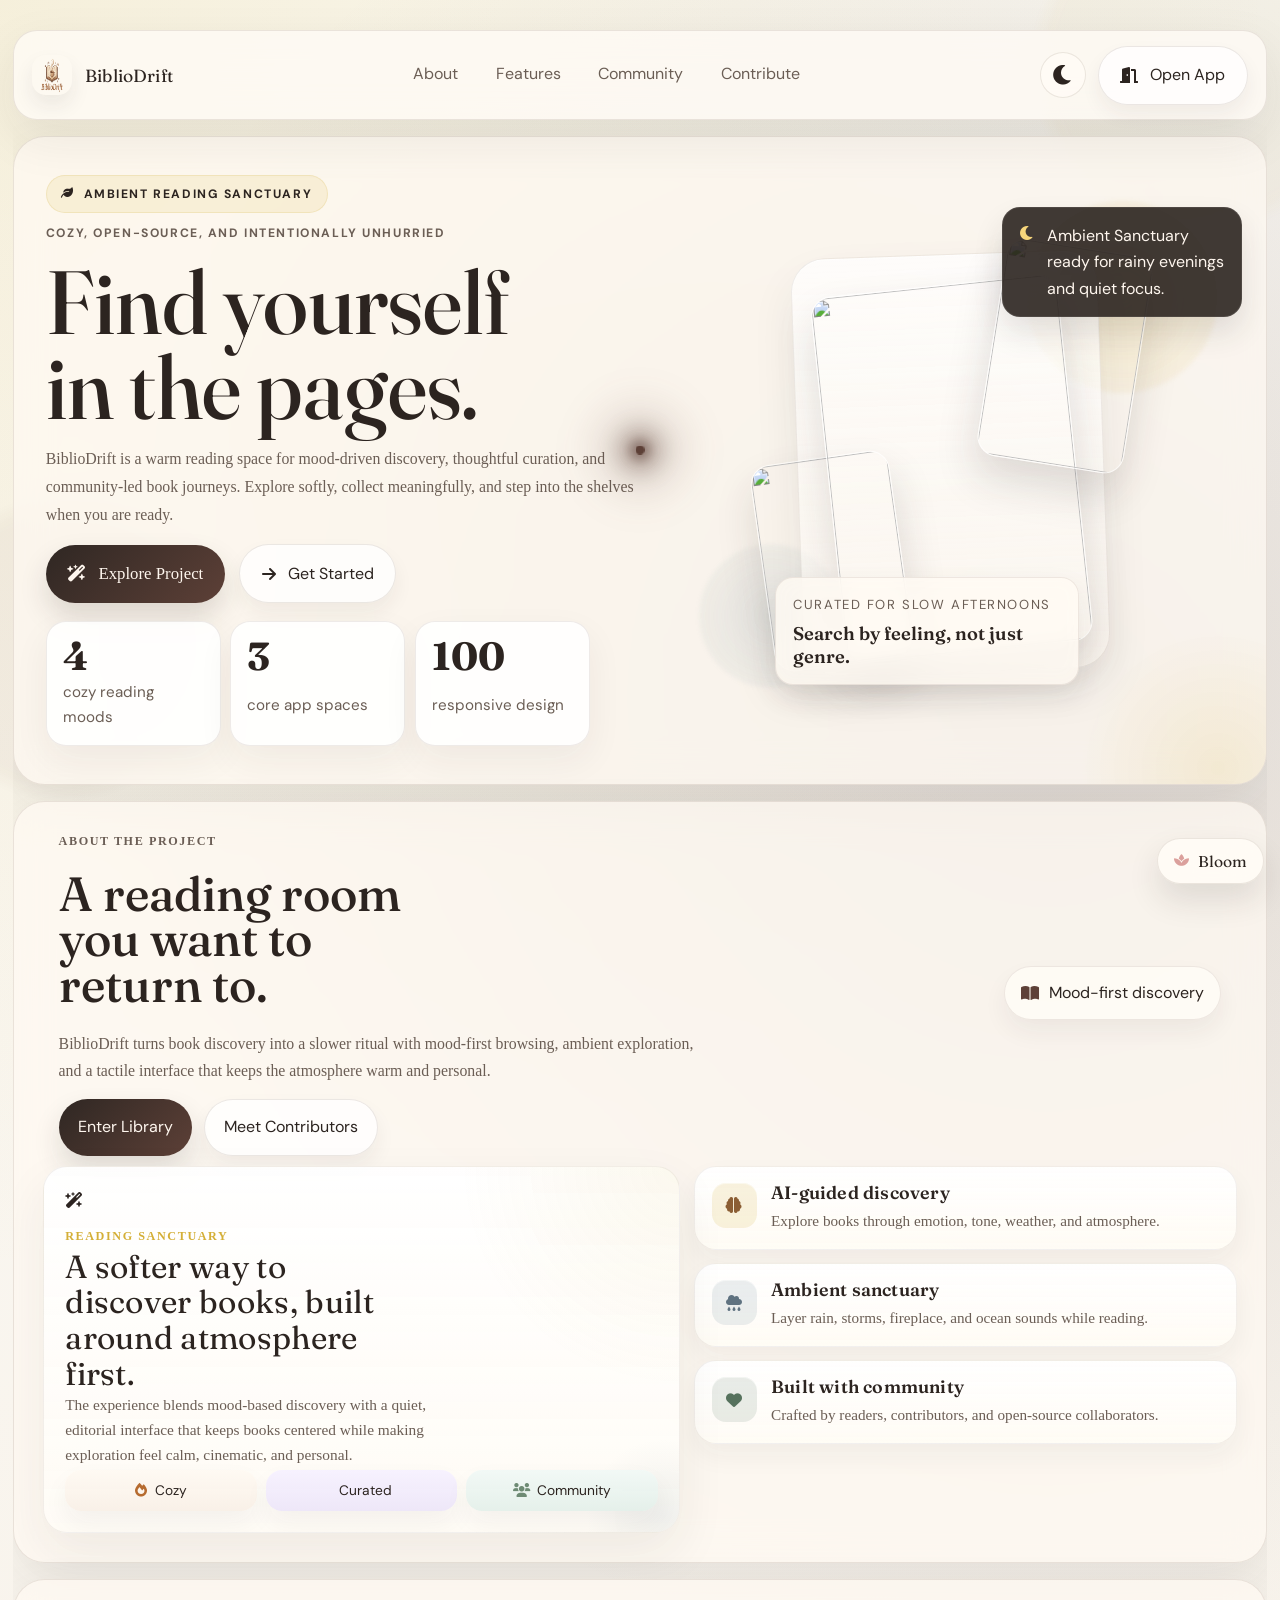
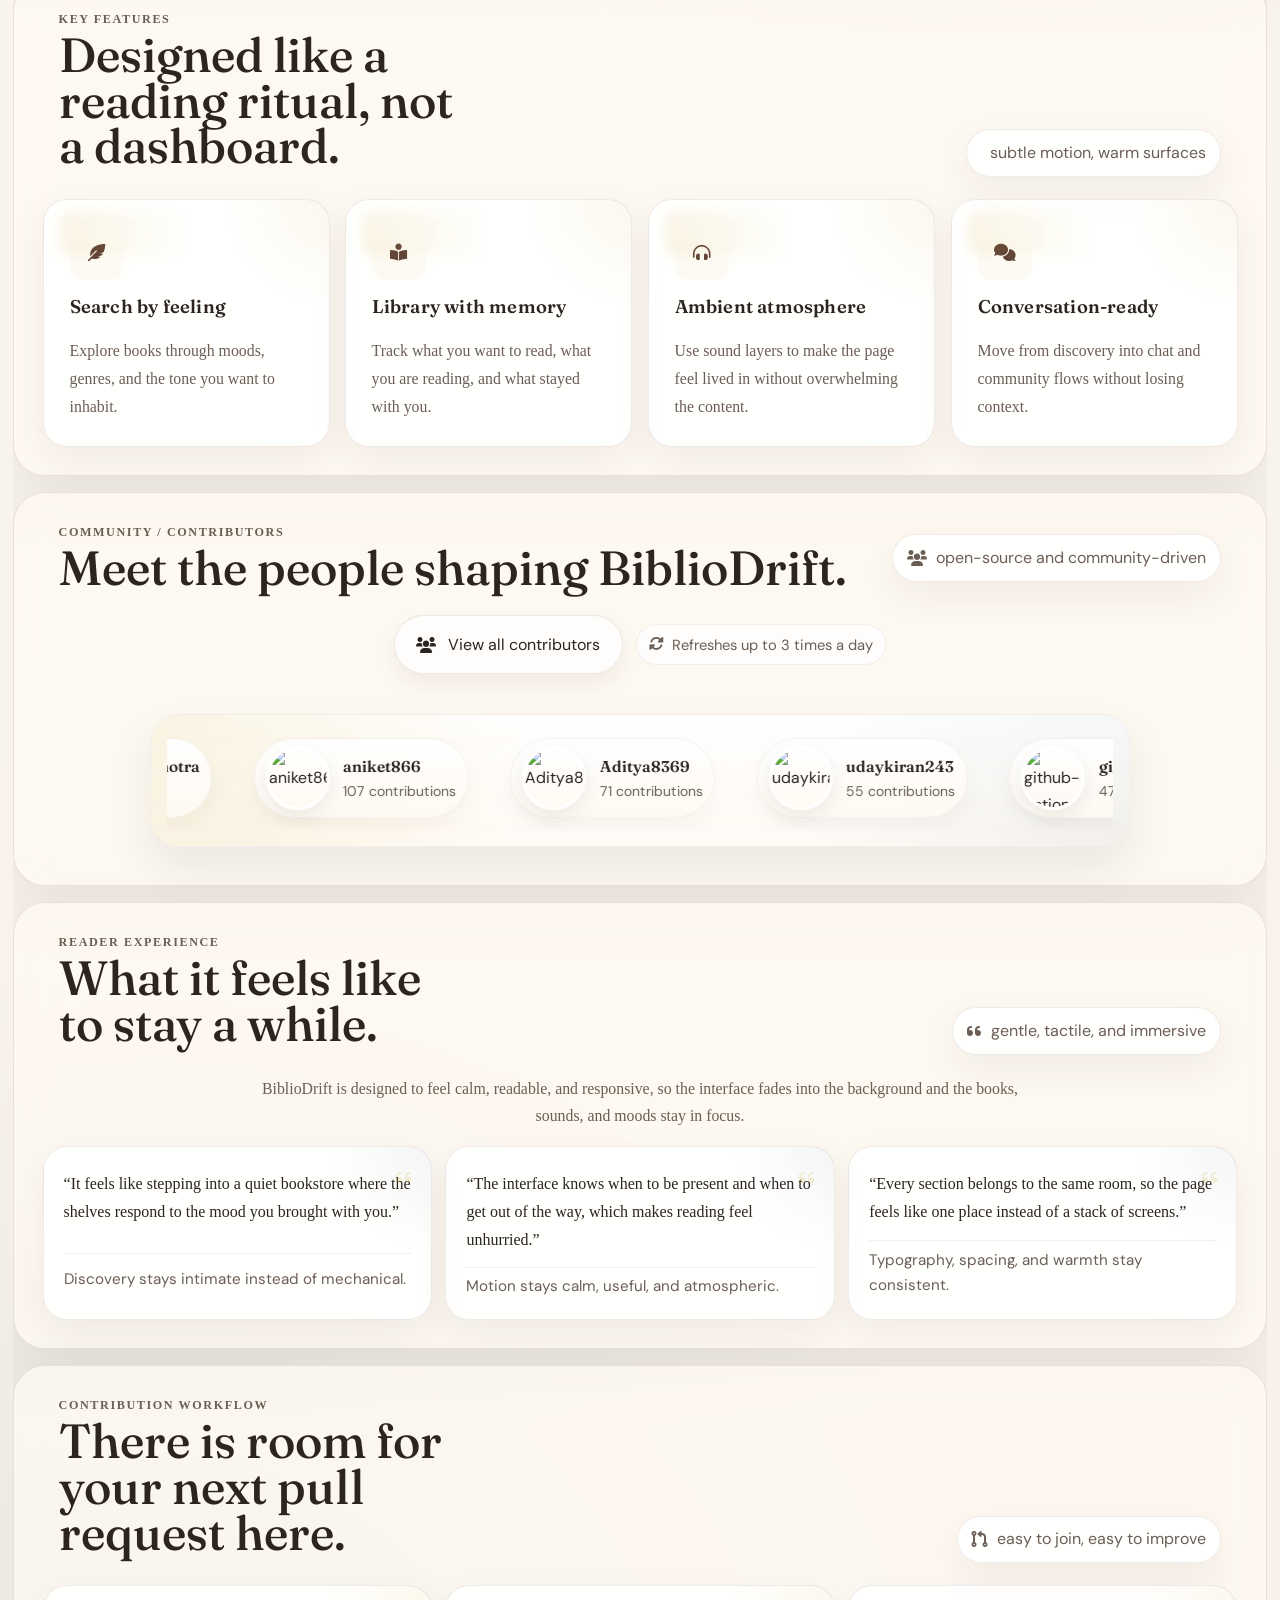
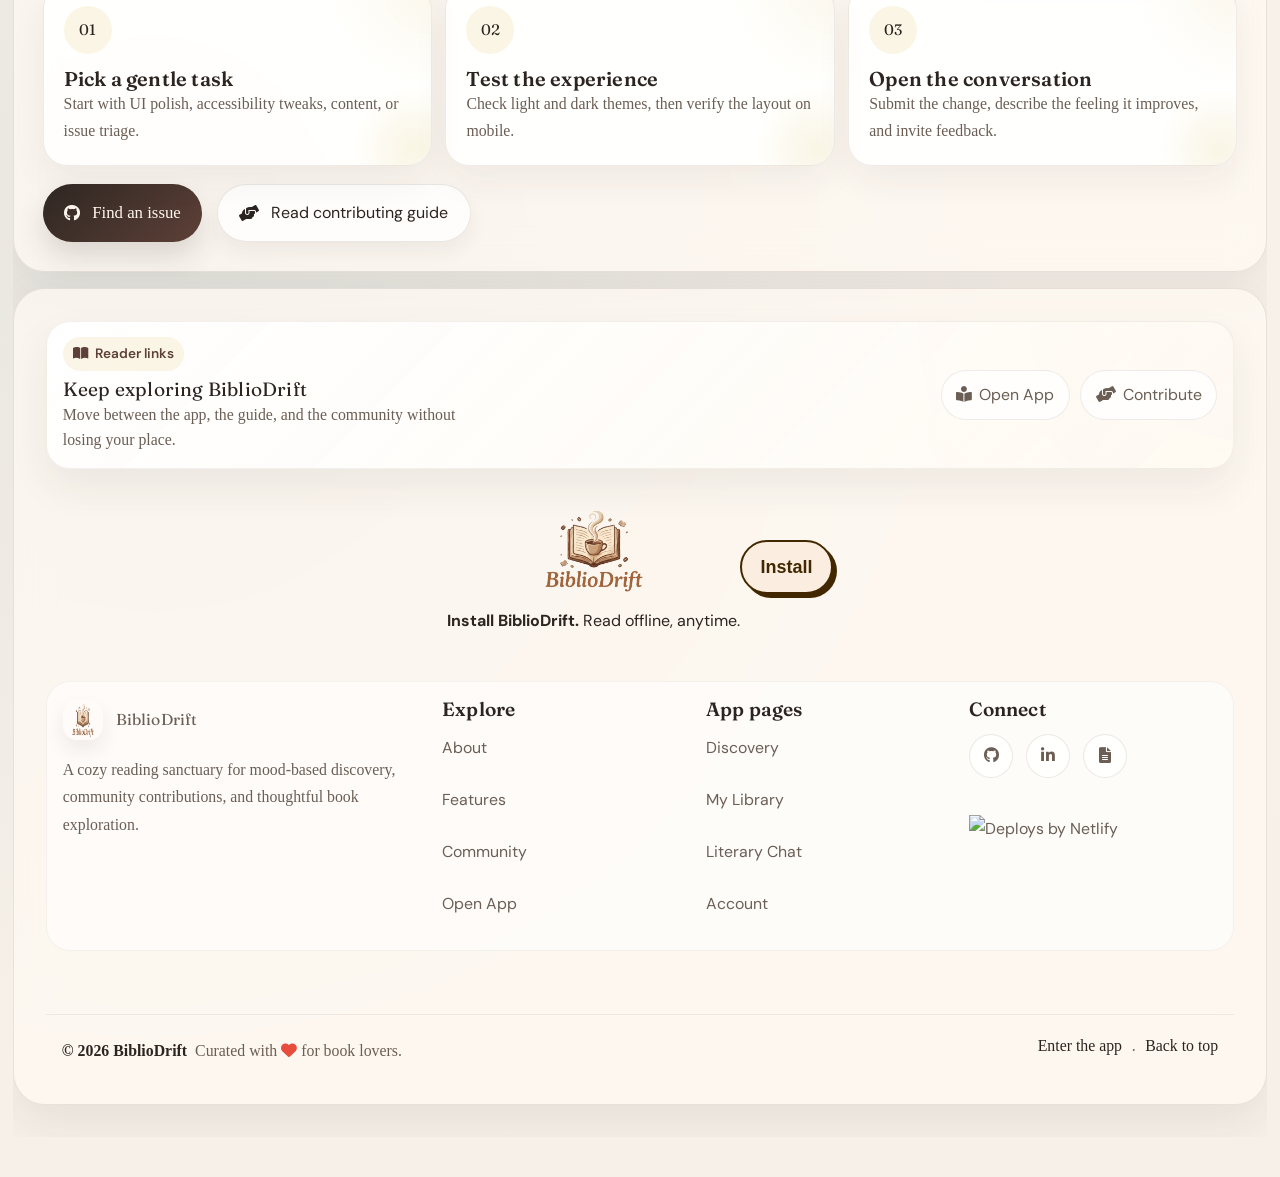
==== commit c656736f: "Merge branch 'main' into pr-904" ====
--- a/frontend/pages/index.html
+++ b/frontend/pages/index.html
@@ -2,447 +2,2698 @@
 <html lang="en">
 
 <head>
-  <meta charset="UTF-8" />
-  <script>
-    (function () {
-      const theme = localStorage.getItem('bibliodrift_theme');
-      if (theme === 'night') {
-        document.documentElement.setAttribute('data-theme', 'night');
-      }
-    })();
-    document.addEventListener('DOMContentLoaded', function () {
-      const btn = document.getElementById('themeToggle');
-      if (!btn) {
-        console.error('themeToggle button not found');
-        return;
-      }
-
-      const icon = btn.querySelector('i');
-      const STORAGE_KEY = 'bibliodrift_theme';
-
-      function applyTheme(theme) {
-        if (theme === 'night') {
-          document.documentElement.setAttribute('data-theme', 'night');
-          if (icon) icon.className = 'fa-solid fa-sun';
-        } else {
-          document.documentElement.removeAttribute('data-theme');
-          if (icon) icon.className = 'fa-solid fa-moon';
-        }
-
-        localStorage.setItem(STORAGE_KEY, theme);
-        if (typeof restoreTheme === 'function') restoreTheme();
-        console.log('Theme applied:', theme);
-      }
-
-      // Load saved theme
-      const savedTheme = localStorage.getItem(STORAGE_KEY) || 'light';
-      applyTheme(savedTheme);
-
-      // Toggle on click
-      btn.addEventListener('click', function () {
-        const current =
-          document.documentElement.getAttribute('data-theme') === 'night'
-            ? 'night'
-            : 'light';
-
-        const next = current === 'night' ? 'light' : 'night';
-        applyTheme(next);
-      });
-    });
-  </script>
-  <script src="https://unpkg.com/dexie/dist/dexie.js"></script>
-  <script src="../js/db.js"></script>
-
-  <!-- <script src="../js/app.js"></script> -->
-  <script src="../js/library-3d.js"></script>
-  <meta name="viewport" content="width=device-width, initial-scale=1.0" />
-  <!-- SEO & Open Graph meta tags -->
-  <meta name="description"
-    content="BiblioDrift — Your mood-based book discovery app. Find your next read by how you feel, track your journey, and get AI-powered recommendations." />
-  <meta property="og:type" content="website" />
-  <meta property="og:url" content="https://bibliodrift-dm.netlify.app/" />
-  <meta property="og:title" content="BiblioDrift | Find yourself in the pages" />
-  <meta property="og:description"
-    content="BiblioDrift — Your mood-based book discovery app. Find your next read by how you feel, track your journey, and get AI-powered recommendations." />
-  <meta property="og:image" content="https://bibliodrift-dm.netlify.app/assets/images/og-banner.png" />
-  <meta property="og:image:width" content="1200" />
-  <meta property="og:image:height" content="630" />
-  <title>BiblioDrift | Find yourself in the pages</title>
-  <link rel="stylesheet" href="../css/style.css" />
-  <link rel="stylesheet" href="../css/keyboard-shortcuts.css" />
-  <link rel="stylesheet" href="../css/pwa.css">
-  <link rel="manifest" href="../manifest.json">
-  <!-- Fonts -->
-  <link rel="preconnect" href="https://fonts.googleapis.com" />
-  <link rel="preconnect" href="https://fonts.gstatic.com" crossorigin />
-  <link
-    href="https://fonts.googleapis.com/css2?family=Playfair+Display:ital,wght@0,400;0,600;1,400&family=Georgia&display=swap"
-    rel="stylesheet" />
-  <link rel="stylesheet" href="https://cdnjs.cloudflare.com/ajax/libs/font-awesome/6.0.0/css/all.min.css" />
-
-  <!-- Security: DOMPurify for XSS prevention -->
-  <script src="https://cdn.jsdelivr.net/npm/dompurify@3.0.6/dist/purify.min.js"></script>
-  <link rel="icon" href="../assets/images/biblioDrift_favicon.png" type="image/png">
-  <!-- PWA -->
-  <meta name="theme-color" content="#2c2420">
-  <meta name="apple-mobile-web-app-capable" content="yes">
-  <meta name="apple-mobile-web-app-status-bar-style" content="black-translucent">
-  <meta name="apple-mobile-web-app-title" content="BiblioDrift">
-  <link rel="apple-touch-icon" href="../assets/images/biblioDrift_favicon.png">
+    <meta charset="UTF-8" />
+    <meta name="viewport" content="width=device-width, initial-scale=1.0" />
+    <script>
+        (function () {
+            const theme = localStorage.getItem('bibliodrift_theme');
+            if (theme === 'night') {
+                document.documentElement.setAttribute('data-theme', 'night');
+            }
+        })();
+        
+        document.addEventListener('DOMContentLoaded', function () {
+            const btn = document.getElementById('themeToggle');
+            if (!btn) return;
+            const icon = btn.querySelector('i');
+            const STORAGE_KEY = 'bibliodrift_theme';
+            
+            function applyTheme(theme) {
+                if (theme === 'night') {
+                    document.documentElement.setAttribute('data-theme', 'night');
+                    if (icon) icon.className = 'fa-solid fa-sun';
+                } else {
+                    document.documentElement.removeAttribute('data-theme');
+                    if (icon) icon.className = 'fa-solid fa-moon';
+                }
+                localStorage.setItem(STORAGE_KEY, theme);
+            }
+            
+            btn.addEventListener('click', function () {
+                const current = document.documentElement.getAttribute('data-theme') === 'night' ? 'night' : 'light';
+                applyTheme(current === 'night' ? 'light' : 'night');
+            });
+        });
+    </script>
+    <meta name="description"
+        content="BiblioDrift is a cozy, community-driven reading sanctuary for discovering books by mood, collecting favorites, and exploring with AI-guided discovery." />
+    <meta name="theme-color" content="#2c2420" />
+    <title>BiblioDrift | A cozy reading sanctuary</title>
+    <script>
+        (function () {
+            const theme = localStorage.getItem('bibliodrift_theme');
+            if (theme === 'night') {
+                document.documentElement.setAttribute('data-theme', 'night');
+            }
+        })();
+    </script>
+    <link rel="stylesheet" href="../css/style.css" />
+    <link rel="stylesheet" href="../css/style-responsive.css" />
+    <link rel="stylesheet" href="../css/keyboard-shortcuts.css" />
+    <link rel="preconnect" href="https://fonts.googleapis.com" />
+    <link rel="preconnect" href="https://fonts.gstatic.com" crossorigin />
+    <link
+        href="https://fonts.googleapis.com/css2?family=DM+Sans:wght@400;500;700&family=Fraunces:opsz,wght@9..144,400;9..144,500;9..144,600&display=swap"
+        rel="stylesheet" />
+    <link rel="stylesheet" href="https://cdnjs.cloudflare.com/ajax/libs/font-awesome/6.0.0/css/all.min.css" />
+    <link rel="icon" href="../assets/images/biblioDrift_favicon.png" type="image/png" />
+    <link rel="stylesheet" href="../css/landing.css" />
+    <style>
+        :root {
+            --landing-bg: #f9f7f2;
+            --landing-surface: rgba(255, 250, 243, 0.72);
+            --landing-surface-strong: rgba(255, 255, 255, 0.86);
+            --landing-border: rgba(93, 64, 55, 0.12);
+            --landing-shadow: 0 18px 50px rgba(44, 36, 32, 0.08);
+            --landing-shadow-strong: 0 28px 80px rgba(44, 36, 32, 0.12);
+            --landing-gold: #d4af37;
+            --landing-wood: #5d4037;
+            --landing-ink: #2c2420;
+            --landing-muted: #6b5e55;
+            --landing-mist: #e7e1d8;
+            --landing-rain: #7f96a0;
+            --landing-rose: #dba09c;
+            --landing-forest: #6e8b74;
+            --landing-sand: #d9c0a7;
+        }
+
+        html {
+            scroll-behavior: smooth;
+        }
+
+        body.landing-page {
+            background:
+                radial-gradient(circle at top left, rgba(212, 175, 55, 0.14), transparent 28%),
+                radial-gradient(circle at 82% 16%, rgba(93, 64, 55, 0.16), transparent 26%),
+                radial-gradient(circle at 12% 78%, rgba(127, 150, 160, 0.12), transparent 24%),
+                linear-gradient(180deg, #fbfaf6 0%, #f8f3eb 44%, #f6f0e8 100%);
+            color: var(--landing-ink);
+            overflow-x: hidden;
+            font-family: "DM Sans", sans-serif;
+        }
+
+        body.landing-page::before,
+        body.landing-page::after {
+            content: "";
+            position: fixed;
+            inset: auto;
+            pointer-events: none;
+            z-index: 0;
+            border-radius: 50%;
+            filter: blur(8px);
+            opacity: 0.45;
+        }
+
+        body.landing-page::before {
+            width: 20rem;
+            height: 20rem;
+            top: -6rem;
+            right: -5rem;
+            background: rgba(212, 175, 55, 0.10);
+        }
+
+        body.landing-page::after {
+            width: 18rem;
+            height: 18rem;
+            left: -5rem;
+            bottom: 12vh;
+            background: rgba(93, 64, 55, 0.10);
+        }
+
+        body.landing-page.blossom-mode::before,
+        body.landing-page.blossom-mode::after {
+            animation: blossom-glow 8s ease-in-out infinite;
+        }
+
+        body.landing-page .landing-shell {
+            position: relative;
+            z-index: 1;
+            width: min(1320px, calc(100% - 1.6rem));
+            margin: 0.9rem auto 2.5rem;
+            padding: 1rem 0 0;
+        }
+
+        .landing-header {
+            position: sticky;
+            top: 1rem;
+            z-index: 12;
+            display: flex;
+            align-items: center;
+            justify-content: space-between;
+            gap: 1rem;
+            padding: 0.9rem 1.15rem;
+            border: 1px solid var(--landing-border);
+            border-radius: 24px;
+            background: rgba(255, 252, 246, 0.78);
+            backdrop-filter: blur(20px);
+            box-shadow: var(--landing-shadow);
+        }
+
+        .landing-brand {
+            display: inline-flex;
+            align-items: center;
+            gap: 0.8rem;
+            text-decoration: none;
+            color: var(--landing-ink);
+            font-family: "Fraunces", serif;
+            font-size: 1.1rem;
+            letter-spacing: 0.01em;
+        }
+
+        .landing-brand img {
+            width: 2.5rem;
+            height: 2.5rem;
+            border-radius: 14px;
+            box-shadow: 0 10px 20px rgba(44, 36, 32, 0.08);
+        }
+
+        .landing-nav {
+            display: flex;
+            align-items: center;
+            gap: 0.65rem;
+            flex-wrap: wrap;
+            justify-content: center;
+        }
+
+        .landing-nav a {
+            color: var(--landing-muted);
+            text-decoration: none;
+            padding: 0.5rem 0.85rem;
+            border-radius: 999px;
+            transition: background-color 0.2s ease, color 0.2s ease, transform 0.2s ease;
+        }
+
+        .landing-nav a:hover,
+        .landing-nav a:focus-visible {
+            color: var(--landing-ink);
+            background: rgba(212, 175, 55, 0.12);
+            transform: translateY(-1px);
+            outline: none;
+        }
+
+        .landing-header-actions {
+            display: flex;
+            align-items: center;
+            gap: 0.7rem;
+            flex-wrap: wrap;
+            justify-content: flex-end;
+        }
+
+        .landing-icon-btn {
+            width: 2.9rem;
+            height: 2.9rem;
+            border-radius: 999px;
+            border: 1px solid var(--landing-border);
+            background: rgba(255, 252, 246, 0.8);
+            color: var(--landing-ink);
+            display: inline-flex;
+            align-items: center;
+            justify-content: center;
+            cursor: pointer;
+            transition: transform 0.2s ease, box-shadow 0.2s ease, background-color 0.2s ease;
+        }
+
+        .landing-icon-btn:hover,
+        .landing-icon-btn:focus-visible {
+            transform: translateY(-2px);
+            background: #fff;
+            box-shadow: 0 12px 30px rgba(44, 36, 32, 0.1);
+            outline: none;
+        }
+
+        .landing-main {
+            display: grid;
+            gap: 1rem;
+            padding: 1rem 0 2rem;
+        }
+
+        .blossom-toggle {
+            position: fixed;
+            right: 1rem;
+            bottom: 1rem;
+            z-index: 25;
+            display: inline-flex;
+            align-items: center;
+            gap: 0.55rem;
+            padding: 0.78rem 1rem;
+            border-radius: 999px;
+            border: 1px solid rgba(93, 64, 55, 0.12);
+            background: rgba(255, 252, 246, 0.92);
+            color: var(--landing-ink);
+            box-shadow: 0 16px 32px rgba(44, 36, 32, 0.12);
+            backdrop-filter: blur(18px);
+            cursor: pointer;
+            transition: transform 0.2s ease, box-shadow 0.2s ease;
+        }
+
+        .blossom-toggle:hover,
+        .blossom-toggle:focus-visible {
+            transform: translateY(-2px);
+            box-shadow: 0 20px 36px rgba(44, 36, 32, 0.15);
+            outline: none;
+        }
+
+        .blossom-toggle i {
+            color: var(--landing-rose);
+        }
+
+        .blossom-toggle-label {
+            font-family: "Fraunces", serif;
+            font-size: 0.98rem;
+        }
+
+        .blossom-layer {
+            position: fixed;
+            inset: 0;
+            pointer-events: none;
+            overflow: hidden;
+            z-index: 30;
+        }
+
+        .blossom-petal {
+            position: absolute;
+            width: var(--petal-width, 0.72rem);
+            height: var(--petal-height, 1.05rem);
+            border-radius: 70% 70% 45% 45% / 85% 85% 35% 35%;
+            background:
+                radial-gradient(circle at 35% 30%, rgba(255,255,255,0.95) 0 10%, rgba(255,241,245,0.86) 14%, rgba(239,162,184,0.96) 100%),
+                linear-gradient(180deg, rgba(255,255,255,0.3), rgba(231,137,165,0.95));
+            box-shadow: 0 6px 14px rgba(220, 127, 157, 0.22);
+            opacity: 0;
+            transform: translate3d(0, 0, 0) rotate(0deg) scale(0.9);
+            animation: blossom-fall var(--petal-duration, 1800ms) cubic-bezier(.2,.8,.2,1) forwards;
+        }
+
+        .blossom-petal--large {
+            --petal-width: 0.9rem;
+            --petal-height: 1.3rem;
+        }
+
+        .blossom-petal--small {
+            --petal-width: 0.56rem;
+            --petal-height: 0.82rem;
+        }
+
+        .blossom-petal::before {
+            content: "";
+            position: absolute;
+            inset: 0.2rem 0.23rem 0.3rem;
+            border-radius: inherit;
+            background: radial-gradient(circle at 50% 35%, rgba(255,255,255,0.72), transparent 58%);
+            opacity: 0.7;
+        }
+
+        .landing-hero,
+        .landing-section,
+        .landing-footer {
+            border: 1px solid var(--landing-border);
+            border-radius: 32px;
+            background: var(--landing-surface);
+            backdrop-filter: blur(18px);
+            box-shadow: var(--landing-shadow);
+        }
+
+        .landing-hero {
+            display: grid;
+            grid-template-columns: minmax(0, 1.03fr) minmax(300px, 0.97fr);
+            gap: 1.2rem;
+            padding: clamp(1.25rem, 2.8vw, 2rem);
+            overflow: hidden;
+            position: relative;
+        }
+
+        .landing-hero::after {
+            content: "";
+            position: absolute;
+            inset: auto -6rem -8rem auto;
+            width: 18rem;
+            height: 18rem;
+            border-radius: 50%;
+            background: radial-gradient(circle, rgba(212, 175, 55, 0.14), transparent 68%);
+            pointer-events: none;
+        }
+
+        .hero-copy {
+            position: relative;
+            z-index: 1;
+            display: flex;
+            flex-direction: column;
+            gap: 1rem;
+            justify-content: center;
+            padding: 0.35rem 0;
+        }
+
+        .eyebrow-row {
+            display: flex;
+            flex-wrap: wrap;
+            gap: 0.65rem;
+            align-items: center;
+        }
+
+        .eyebrow-pill,
+        .eyebrow-note,
+        .section-kicker {
+            letter-spacing: 0.13em;
+            text-transform: uppercase;
+            font-size: 0.76rem;
+            font-weight: 700;
+        }
+
+        .eyebrow-pill {
+            display: inline-flex;
+            gap: 0.55rem;
+            align-items: center;
+            color: var(--landing-ink);
+            background: rgba(212, 175, 55, 0.12);
+            border: 1px solid rgba(212, 175, 55, 0.18);
+            border-radius: 999px;
+            padding: 0.5rem 0.9rem;
+        }
+
+        .eyebrow-note {
+            color: var(--landing-muted);
+        }
+
+        .landing-hero h1,
+        .landing-section h2 {
+            font-family: "Fraunces", serif;
+            font-weight: 500;
+            line-height: 0.95;
+            letter-spacing: 0;
+            color: var(--landing-ink);
+        }
+
+        .landing-hero h1 {
+            max-width: 9.5ch;
+            font-size: clamp(2.95rem, 7vw, 5.6rem);
+            margin: 0;
+        }
+
+        .landing-hero p,
+        .section-copy,
+        .quote-card p,
+        .workflow-step p,
+        .feature-card p,
+        .contributor-card p,
+        .landing-footer p,
+        .landing-footer a {
+            line-height: 1.75;
+            color: var(--landing-muted);
+            font-size: 0.99rem;
+        }
+
+        .landing-cta-group,
+        .contribute-actions {
+            display: flex;
+            gap: 0.9rem;
+            flex-wrap: wrap;
+            align-items: center;
+        }
+
+        .btn-ghost,
+        .btn-primary.landing-cta-primary {
+            text-decoration: none;
+            border-radius: 999px;
+            display: inline-flex;
+            align-items: center;
+            gap: 0.75rem;
+            padding: 0.95rem 1.35rem;
+            transition: transform 0.2s ease, box-shadow 0.2s ease, background-color 0.2s ease, color 0.2s ease;
+        }
+
+        .btn-primary.landing-cta-primary {
+            background: linear-gradient(135deg, #2f2723, var(--landing-wood));
+            color: #fff7ef;
+            box-shadow: 0 14px 28px rgba(44, 36, 32, 0.15);
+        }
+
+        .btn-primary.landing-cta-primary:hover,
+        .btn-primary.landing-cta-primary:focus-visible,
+        .btn-ghost:hover,
+        .btn-ghost:focus-visible {
+            transform: translateY(-2px);
+            outline: none;
+        }
+
+        .btn-ghost {
+            color: var(--landing-ink);
+            background: rgba(255, 255, 255, 0.75);
+            border: 1px solid var(--landing-border);
+            box-shadow: 0 10px 20px rgba(44, 36, 32, 0.06);
+        }
+
+        .btn-ghost:hover,
+        .btn-ghost:focus-visible {
+            background: #fff;
+            box-shadow: 0 16px 30px rgba(44, 36, 32, 0.08);
+        }
+
+        .hero-metrics {
+            display: grid;
+            grid-template-columns: repeat(3, minmax(0, 1fr));
+            gap: 0.6rem;
+            margin-top: 0.1rem;
+            max-width: 34rem;
+        }
+
+        .metric-card,
+        .section-chip,
+        .testimonial-card,
+        .feature-card,
+        .contributor-card,
+        .workflow-step,
+        .about-card,
+        .quote-card {
+            border: 1px solid rgba(93, 64, 55, 0.10);
+            background: var(--landing-surface-strong);
+            box-shadow: 0 14px 36px rgba(44, 36, 32, 0.06);
+        }
+
+        .metric-card {
+            border-radius: 20px;
+            padding: 0.95rem 1rem;
+            display: grid;
+            gap: 0.25rem;
+            min-height: 7rem;
+        }
+
+        .metric-card strong {
+            color: var(--landing-ink);
+            font-family: "Fraunces", serif;
+            font-size: clamp(1.8rem, 4vw, 2.45rem);
+            line-height: 1;
+        }
+
+        .metric-card span {
+            color: var(--landing-muted);
+            font-size: 0.95rem;
+        }
+
+        .hero-visual {
+            position: relative;
+            min-height: 31rem;
+            display: grid;
+            align-items: center;
+            justify-items: center;
+        }
+
+        .hero-orb {
+            position: absolute;
+            border-radius: 50%;
+            filter: blur(2px);
+            animation: floatOrb 10s ease-in-out infinite;
+        }
+
+        .orb-one {
+            width: 12rem;
+            height: 12rem;
+            top: 2rem;
+            right: 1rem;
+            background: radial-gradient(circle, rgba(212, 175, 55, 0.18), rgba(212, 175, 55, 0.04));
+        }
+
+        .orb-two {
+            width: 9rem;
+            height: 9rem;
+            bottom: 4rem;
+            left: 2rem;
+            background: radial-gradient(circle, rgba(127, 150, 160, 0.18), rgba(127, 150, 160, 0.03));
+            animation-delay: -3s;
+        }
+
+        .hero-book-stack {
+            position: relative;
+            width: min(100%, 24rem);
+            min-height: 30rem;
+            display: grid;
+            place-items: center;
+        }
+
+        .hero-book-stack::before {
+            content: "";
+            position: absolute;
+            inset: 7% 10% 6% 10%;
+            border-radius: 34px;
+            background: linear-gradient(180deg, rgba(255, 255, 255, 0.72), rgba(255, 250, 243, 0.42));
+            border: 1px solid rgba(93, 64, 55, 0.09);
+            box-shadow: inset 0 1px 0 rgba(255, 255, 255, 0.5), 0 22px 44px rgba(44, 36, 32, 0.08);
+            transform: rotate(-2deg);
+        }
+
+        .hero-book {
+            position: absolute;
+            border-radius: 20px;
+            overflow: hidden;
+            border: 1px solid rgba(255, 255, 255, 0.65);
+            box-shadow: 0 22px 40px rgba(44, 36, 32, 0.15);
+            animation: floatCard 8s ease-in-out infinite;
+        }
+
+        .hero-book img {
+            width: 100%;
+            height: 100%;
+            object-fit: cover;
+            display: block;
+        }
+
+        .book-large {
+            width: 15.5rem;
+            height: 23rem;
+            transform: rotate(-6deg) translateY(0.5rem);
+            z-index: 2;
+        }
+
+        .book-small-top {
+            width: 9.25rem;
+            height: 13.75rem;
+            top: 1.6rem;
+            right: 0.25rem;
+            transform: rotate(9deg);
+            animation-delay: -1.5s;
+            z-index: 3;
+        }
+
+        .book-small-bottom {
+            width: 8.75rem;
+            height: 13rem;
+            left: 0.2rem;
+            bottom: 2.2rem;
+            transform: rotate(-8deg);
+            animation-delay: -2.8s;
+            z-index: 1;
+        }
+
+        .hero-caption {
+            position: absolute;
+            left: 1rem;
+            bottom: 1rem;
+            width: min(19rem, 88%);
+            padding: 1rem 1.1rem;
+            border-radius: 18px;
+            background: rgba(255, 250, 243, 0.82);
+            backdrop-filter: blur(10px);
+            border: 1px solid rgba(93, 64, 55, 0.1);
+            box-shadow: 0 12px 28px rgba(44, 36, 32, 0.08);
+            z-index: 4;
+        }
+
+        .hero-caption span,
+        .hero-caption strong,
+        .hero-note {
+            display: block;
+        }
+
+        .hero-caption span {
+            color: var(--landing-muted);
+            font-size: 0.82rem;
+            text-transform: uppercase;
+            letter-spacing: 0.12em;
+            margin-bottom: 0.35rem;
+        }
+
+        .hero-caption strong {
+            color: var(--landing-ink);
+            font-family: "Fraunces", serif;
+            font-weight: 600;
+            font-size: 1.15rem;
+            line-height: 1.25;
+        }
+
+        .hero-note {
+            position: absolute;
+            right: -0.5rem;
+            top: 2.4rem;
+            max-width: 15rem;
+            padding: 0.9rem 1rem;
+            border-radius: 18px;
+            background: rgba(44, 36, 32, 0.9);
+            color: #fff7ef;
+            border: 1px solid rgba(255, 255, 255, 0.08);
+            box-shadow: 0 16px 30px rgba(44, 36, 32, 0.12);
+            display: flex;
+            gap: 0.75rem;
+            align-items: flex-start;
+            z-index: 5;
+        }
+
+        .hero-note i {
+            color: #f6d67b;
+            margin-top: 0.15rem;
+        }
+
+        .landing-section {
+            padding: clamp(1.15rem, 2.6vw, 1.8rem);
+        }
+
+        .section-header {
+            display: flex;
+            gap: 1rem;
+            justify-content: space-between;
+            align-items: end;
+            margin-bottom: 1.35rem;
+            flex-wrap: wrap;
+        }
+
+        .section-header h2 {
+            margin-top: 0.2rem;
+            font-size: clamp(1.85rem, 4vw, 3rem);
+            max-width: 13ch;
+        }
+
+        .section-header p,
+        .section-header span {
+            color: var(--landing-muted);
+        }
+
+        .community-title-inline {
+            max-width: none;
+            white-space: nowrap;
+            display: inline-block;
+            width: auto;
+            text-align: left;
+            color: var(--landing-ink);
+            font-size: clamp(2rem, 4.5vw, 3.25rem);
+            line-height: 1.08;
+            margin: 0.25rem 0 0;
+        }
+
+        @media (max-width: 720px) {
+            .community-title-inline {
+                white-space: normal;
+                font-size: clamp(1.8rem, 6vw, 2.35rem);
+            }
+        }
+
+        .community-header-row {
+            display: flex;
+            align-items: center;
+            gap: 1rem;
+            flex-wrap: wrap;
+            justify-content: space-between;
+        }
+
+        .community-header-row > div {
+            flex: 1 1 auto;
+            text-align: left;
+        }
+
+        .community-header-row .section-chip {
+            margin: 0;
+            flex: 0 0 auto;
+        }
+
+        @media (max-width: 720px) {
+            .community-header-row {
+                justify-content: center;
+            }
+
+            .community-header-row > div {
+                text-align: center;
+            }
+        }
+
+        .section-chip {
+            display: inline-flex;
+            gap: 0.55rem;
+            align-items: center;
+            border-radius: 999px;
+            padding: 0.6rem 0.9rem;
+            white-space: nowrap;
+        }
+
+        .about-grid,
+        .feature-grid,
+        .community-grid,
+        .testimonial-grid,
+        .workflow-grid,
+        .footer-grid {
+            display: grid;
+            gap: 1rem;
+        }
+
+        .about-grid {
+            grid-template-columns: minmax(0, 1.08fr) minmax(0, 0.92fr);
+            align-items: stretch;
+            gap: 0.85rem;
+        }
+
+        .about-feature-stack {
+            display: grid;
+            gap: 0.85rem;
+            align-content: start;
+        }
+
+        .about-card,
+        .feature-card,
+        .contributor-card,
+        .workflow-step,
+        .quote-card,
+        .testimonial-card {
+            border-radius: 24px;
+            padding: 1.25rem;
+            transition: transform 0.25s ease, box-shadow 0.25s ease, border-color 0.25s ease;
+        }
+
+        .about-card:hover,
+        .feature-card:hover,
+        .contributor-card:hover,
+        .workflow-step:hover,
+        .quote-card:hover,
+        .testimonial-card:hover {
+            transform: translateY(-3px);
+            box-shadow: var(--landing-shadow-strong);
+            border-color: rgba(212, 175, 55, 0.18);
+        }
+
+        .about-card {
+            display: grid;
+            gap: 0.7rem;
+            align-content: center;
+            padding: 1.35rem 1.35rem;
+            position: relative;
+            overflow: hidden;
+            background:
+                radial-gradient(circle at top right, rgba(212, 175, 55, 0.08), transparent 30%),
+                linear-gradient(180deg, rgba(255, 255, 255, 0.92), rgba(255, 252, 246, 0.84));
+            border-color: rgba(93, 64, 55, 0.08);
+            box-shadow: 0 20px 50px rgba(44, 36, 32, 0.07);
+        }
+
+        .about-card::after {
+            content: "";
+            position: absolute;
+            inset: auto -4rem -4rem auto;
+            width: 10rem;
+            height: 10rem;
+            border-radius: 50%;
+            background: radial-gradient(circle, rgba(127, 150, 160, 0.12), transparent 68%);
+            pointer-events: none;
+        }
+
+        .about-card>* {
+            position: relative;
+            z-index: 1;
+        }
+
+        .about-card .section-kicker {
+            color: var(--landing-gold);
+            margin-bottom: 0.05rem;
+        }
+
+        .about-lede {
+            margin: 0;
+            max-width: 16ch;
+            font-family: "Fraunces", serif;
+            font-size: clamp(1.45rem, 2.7vw, 2rem);
+            line-height: 1.12;
+            color: var(--landing-ink);
+            letter-spacing: 0.01em;
+        }
+
+        .about-card .section-copy {
+            margin: 0;
+            max-width: 52ch;
+            line-height: 1.65;
+            font-size: 0.96rem;
+        }
+
+        .about-card .section-copy+.section-copy {
+            margin-top: -0.15rem;
+        }
+
+        .about-header {
+            align-items: center;
+            margin-bottom: 1rem;
+        }
+
+        .about-heading-content {
+            display: grid;
+            gap: 0.9rem;
+            max-width: 48rem;
+        }
+
+        .about-heading-content h2 {
+            max-width: 12ch;
+        }
+
+        .about-subtext {
+            max-width: 40rem;
+            margin: 0;
+            font-size: 0.99rem;
+            line-height: 1.72;
+        }
+
+        .about-cta-row {
+            display: flex;
+            gap: 0.75rem;
+            flex-wrap: wrap;
+        }
+
+        .primary-about-btn,
+        .secondary-about-btn {
+            text-decoration: none;
+            border-radius: 999px;
+            display: inline-flex;
+            align-items: center;
+            justify-content: center;
+            gap: 0.65rem;
+            padding: 0.88rem 1.2rem;
+            transition: transform 0.2s ease, box-shadow 0.2s ease, background-color 0.2s ease, color 0.2s ease;
+        }
+
+        .primary-about-btn {
+            background: linear-gradient(135deg, #2f2723, var(--landing-wood));
+            color: #fff7ef;
+            box-shadow: 0 14px 28px rgba(44, 36, 32, 0.14);
+        }
+
+        .secondary-about-btn {
+            background: rgba(255, 255, 255, 0.76);
+            color: var(--landing-ink);
+            border: 1px solid rgba(93, 64, 55, 0.12);
+            box-shadow: 0 10px 20px rgba(44, 36, 32, 0.06);
+        }
+
+        .primary-about-btn:hover,
+        .primary-about-btn:focus-visible,
+        .secondary-about-btn:hover,
+        .secondary-about-btn:focus-visible {
+            transform: translateY(-2px);
+            outline: none;
+        }
+
+        .secondary-about-btn:hover,
+        .secondary-about-btn:focus-visible {
+            background: #fff;
+            box-shadow: 0 16px 30px rgba(44, 36, 32, 0.08);
+        }
+
+        .about-floating-chip {
+            display: inline-flex;
+            align-items: center;
+            gap: 0.65rem;
+            justify-self: end;
+            padding: 0.8rem 1rem;
+            border-radius: 999px;
+            border: 1px solid rgba(93, 64, 55, 0.1);
+            background: rgba(255, 252, 246, 0.82);
+            color: var(--landing-ink);
+            box-shadow: 0 12px 24px rgba(44, 36, 32, 0.06);
+        }
+
+        .about-floating-chip i {
+            color: var(--landing-wood);
+        }
+
+        .about-mini,
+        .about-bridge,
+        .about-aside {
+            display: none;
+        }
+
+        .about-mood-row {
+            display: grid;
+            grid-template-columns: repeat(3, minmax(0, 1fr));
+            gap: 0.55rem;
+            margin-top: 0.15rem;
+        }
+
+        .about-mood-pill,
+        .workflow-step span,
+        .quote-card span {
+            display: inline-flex;
+            align-items: center;
+            justify-content: center;
+        }
+
+        .about-mood-pill {
+            gap: 0.45rem;
+            padding: 0.75rem 0.85rem;
+            border-radius: 16px;
+            background:
+                linear-gradient(180deg, rgba(255, 255, 255, 0.94), rgba(255, 252, 246, 0.86));
+            box-shadow: 0 12px 26px rgba(44, 36, 32, 0.05);
+            border-color: rgba(93, 64, 55, 0.08);
+            color: var(--landing-ink);
+            font-size: 0.86rem;
+            line-height: 1.2;
+            text-align: center;
+        }
+
+        .about-mood-pill:nth-child(1) {
+            background: linear-gradient(180deg, rgba(255, 250, 243, 0.98), rgba(248, 239, 230, 0.92));
+        }
+
+        .about-mood-pill:nth-child(2) {
+            background: linear-gradient(180deg, rgba(247, 242, 255, 0.98), rgba(236, 229, 248, 0.92));
+        }
+
+        .about-mood-pill:nth-child(3) {
+            background: linear-gradient(180deg, rgba(242, 249, 246, 0.98), rgba(227, 239, 233, 0.92));
+        }
+
+        .about-mood-pill:nth-child(1) i { color: #b66b2f; }
+        .about-mood-pill:nth-child(2) i { color: #7f96a0; }
+        .about-mood-pill:nth-child(3) i { color: #6e8b74; }
+
+        .about-mood-pill i {
+            color: var(--landing-wood);
+        }
+
+        .mini-feature-card {
+            display: grid;
+            grid-template-columns: auto 1fr;
+            gap: 0.9rem;
+            align-items: start;
+            padding: 1rem 1.05rem;
+            border-radius: 22px;
+            background:
+                linear-gradient(180deg, rgba(255, 255, 255, 0.94), rgba(255, 252, 246, 0.86));
+            border: 1px solid rgba(93, 64, 55, 0.08);
+            box-shadow: 0 12px 26px rgba(44, 36, 32, 0.05);
+        }
+
+        .mini-feature-icon {
+            width: 2.8rem;
+            height: 2.8rem;
+            border-radius: 14px;
+            display: grid;
+            place-items: center;
+            background: rgba(212, 175, 55, 0.12);
+            color: var(--landing-wood);
+            box-shadow: inset 0 1px 0 rgba(255, 255, 255, 0.45);
+        }
+
+        .about-feature-stack .mini-feature-card:nth-child(1) .mini-feature-icon {
+            background: rgba(212, 175, 55, 0.16);
+            color: #8b5e34;
+        }
+
+        .about-feature-stack .mini-feature-card:nth-child(2) .mini-feature-icon {
+            background: rgba(127, 150, 160, 0.16);
+            color: #5f7280;
+        }
+
+        .about-feature-stack .mini-feature-card:nth-child(3) .mini-feature-icon {
+            background: rgba(110, 139, 116, 0.16);
+            color: #56715d;
+        }
+
+        .mini-feature-card h3 {
+            color: var(--landing-ink);
+            font-family: "Fraunces", serif;
+            font-size: 1.12rem;
+            font-weight: 600;
+            margin: 0 0 0.25rem;
+        }
+
+        .mini-feature-card p {
+            margin: 0;
+            color: var(--landing-muted);
+            line-height: 1.65;
+            font-size: 0.95rem;
+        }
+
+        #about-project .section-header {
+            margin-bottom: 0.65rem;
+        }
+
+        #about-project .section-copy+.section-copy {
+            margin-top: -0.2rem;
+        }
+
+        #about-project .section-kicker {
+            margin-bottom: 0.15rem;
+        }
+
+        .about-mood-pill i,
+        .feature-card i,
+        .workflow-step span,
+        .quote-card i {
+            color: var(--landing-wood);
+        }
+
+        .about-mood-pill strong,
+        .feature-card h3,
+        .contributor-card h3,
+        .workflow-step h3 {
+            color: var(--landing-ink);
+            font-family: "Fraunces", serif;
+            font-size: 1.25rem;
+            font-weight: 600;
+            margin: 0;
+        }
+
+        .feature-card p,
+        .contributor-card p,
+        .workflow-step p,
+        .quote-card p,
+        .testimonial-card p {
+            margin: 0;
+        }
+
+        .about-mini i {
+            width: 2.6rem;
+            height: 2.6rem;
+            border-radius: 12px;
+            display: grid;
+            place-items: center;
+            background: rgba(212, 175, 55, 0.12);
+            margin-top: 0.2rem;
+        }
+
+        /* Feature grid + animated cards */
+        .feature-grid {
+            grid-template-columns: repeat(4, minmax(0, 1fr));
+            gap: 1rem;
+        }
+
+        @keyframes feature-fade-up {
+            from { opacity: 0; transform: translateY(10px) scale(0.995); }
+            to { opacity: 1; transform: translateY(0) scale(1); }
+        }
+
+        .feature-card {
+            position: relative;
+            display: grid;
+            gap: 0.9rem;
+            padding: 1.6rem;
+            background:
+                radial-gradient(circle at top right, rgba(212, 175, 55, 0.08), transparent 28%),
+                var(--landing-surface-strong);
+            border-radius: 24px;
+            opacity: 0;
+            transform: translateY(10px) scale(0.995);
+            animation: feature-fade-up 520ms cubic-bezier(.2,.8,.2,1) forwards;
+            transition: transform 0.28s cubic-bezier(.2,.8,.2,1), box-shadow 0.28s ease, border-color 0.28s ease;
+            overflow: hidden;
+        }
+
+        .feature-card::before{
+            content: "";
+            position: absolute;
+            left: 1rem;
+            top: 0.7rem;
+            width: 46%;
+            height: 46px;
+            border-radius: 12px;
+            background: linear-gradient(90deg, rgba(212,175,55,0.14), rgba(255,255,255,0.0));
+            filter: blur(6px);
+            opacity: 0.9;
+            pointer-events: none;
+        }
+
+        /* Staggered entrance for the four feature cards */
+        #key-features .feature-card:nth-child(1){ animation-delay: 120ms; }
+        #key-features .feature-card:nth-child(2){ animation-delay: 240ms; }
+        #key-features .feature-card:nth-child(3){ animation-delay: 360ms; }
+        #key-features .feature-card:nth-child(4){ animation-delay: 480ms; }
+
+        .feature-card:hover {
+            transform: translateY(-8px) scale(1.006);
+            box-shadow: 0 18px 40px rgba(44,36,32,0.08);
+            border-color: rgba(212, 175, 55, 0.12);
+        }
+
+        .feature-card i {
+            width: 3.4rem;
+            height: 3.4rem;
+            border-radius: 14px;
+            display: grid;
+            place-items: center;
+            background: linear-gradient(180deg, rgba(255,255,255,0.9), rgba(212,175,55,0.06));
+            color: var(--landing-wood);
+            font-size: 1.08rem;
+            box-shadow: inset 0 1px 0 rgba(255, 255, 255, 0.45);
+            transition: transform 0.22s ease, box-shadow 0.22s ease, background 0.22s ease;
+        }
+
+        .feature-card:hover i { transform: scale(1.08) translateY(-2px); box-shadow: 0 10px 26px rgba(44,36,32,0.07); }
+
+        .feature-card h3 {
+            margin: 0.15rem 0 0.35rem;
+            font-size: 1.15rem;
+            line-height: 1.12;
+            font-weight: 600;
+            color: var(--landing-ink);
+        }
+
+        .feature-card p { color: var(--landing-muted); margin: 0; }
+
+        .feature-card:focus {
+            outline: none;
+            box-shadow: 0 0 0 4px rgba(212,175,55,0.12), 0 12px 30px rgba(44,36,32,0.06);
+            transform: translateY(-6px) scale(1.004);
+        }
+
+        @media (prefers-reduced-motion: reduce) {
+            .feature-card { animation: none !important; transition: none !important; transform: none !important; opacity: 1 !important; }
+            .feature-card:hover, .feature-card:focus { transform: none; box-shadow: none; }
+        }
+
+        .community-grid {
+            grid-template-columns: repeat(4, minmax(0, 1fr));
+            gap: 0.85rem;
+        }
+
+        .contributor-card {
+            display: grid;
+            gap: 0.9rem;
+            text-align: left;
+            background:
+                linear-gradient(180deg, rgba(255, 255, 255, 0.92), rgba(255, 252, 246, 0.84));
+        }
+
+        /* Carousel styles for community section */
+        .community-carousel { display:flex; align-items:center; gap:12px; max-width:980px; margin:0 auto; }
+        .community-track { display:flex; width:100%; overflow:hidden; scroll-behavior:smooth; }
+        .community-track .contributor-card { flex:0 0 100%; box-sizing:border-box; padding:1.15rem; border-radius:16px; }
+        .carousel-btn { background:var(--landing-surface); border:1px solid rgba(0,0,0,0.04); width:38px; height:38px; border-radius:999px; display:grid; place-items:center; cursor:pointer; }
+        .carousel-btn:hover { transform: translateY(-2px); box-shadow:0 8px 20px rgba(44,36,32,0.06); }
+        .carousel-dots { display:flex; gap:8px; justify-content:center; width:100%; margin-top:10px; }
+        .carousel-dot { width:8px; height:8px; background:rgba(0,0,0,0.12); border-radius:999px; cursor:pointer; }
+        .carousel-dot.active { background:var(--landing-gold); box-shadow:0 4px 10px rgba(212,175,55,0.12); }
+
+        @media (max-width: 880px) {
+            .community-carousel { gap:8px; }
+            .carousel-btn { width:34px; height:34px; }
+        }
+
+        /* Live contributors list */
+        .contributors-list { display:block; max-width:980px; margin:0 auto; padding:0.6rem 0; }
+        .contributors-loading { color: var(--landing-muted); padding:0.8rem 0; text-align:center; }
+        .contributors-grid { display:flex; gap:1rem; flex-wrap:wrap; justify-content:center; align-items:center; }
+        .contributors-slider { position:relative; overflow:hidden; padding:12px 0; }
+        .slider-track { display:flex; align-items:center; will-change:transform; }
+        .slide { flex:0 0 auto; box-sizing:border-box; display:flex; justify-content:center; padding:0 12px; }
+        .contributor-item { display:flex; gap:0.8rem; align-items:center; padding:0.4rem 0.6rem; text-decoration:none; color:var(--landing-ink); border-radius:12px; transition:transform 0.18s ease, box-shadow 0.18s ease; }
+        .contributor-avatar-img { width:96px; height:96px; border-radius:999px; object-fit:cover; box-shadow: 0 12px 28px rgba(44,36,32,0.08); }
+        .contributor-meta { display:flex; flex-direction:column; }
+        .contributor-name { font-weight:700; font-family:"Fraunces", serif; font-size:0.96rem; }
+        .contrib-count { color:var(--landing-muted); font-size:0.82rem; }
+        .contributors-toggle { position:absolute; right:12px; bottom:6px; background:rgba(255,255,255,0.9); border-radius:999px; padding:6px 10px; font-size:13px; box-shadow:0 6px 18px rgba(44,36,32,0.06); cursor:pointer; }
+        .contributor-item { display:flex; gap:0.8rem; align-items:center; padding:0.5rem 0.6rem; text-decoration:none; color:var(--landing-ink); border-radius:12px; transition:transform 0.18s ease, box-shadow 0.18s ease; }
+        .contributor-item:hover { transform: translateY(-4px); box-shadow: 0 8px 28px rgba(44,36,32,0.06); }
+        .contributor-avatar-img { width:64px; height:64px; border-radius:999px; object-fit:cover; box-shadow: 0 8px 18px rgba(44,36,32,0.06); }
+        .contributor-meta { display:flex; flex-direction:column; }
+        .contributor-name { font-weight:700; font-family:"Fraunces", serif; font-size:0.98rem; }
+        .contrib-count { color:var(--landing-muted); font-size:0.88rem; }
+
+        @media (max-width:640px){ .contributor-avatar-img{width:52px;height:52px} .contributor-item{gap:0.6rem} }
+
+        .contributor-avatar {
+            width: 3.25rem;
+            height: 3.25rem;
+            border-radius: 16px;
+            font-family: "Fraunces", serif;
+            font-size: 1.1rem;
+            letter-spacing: 0.05em;
+            color: #fff7ef;
+            box-shadow: 0 14px 28px rgba(44, 36, 32, 0.12);
+            display: grid;
+            place-items: center;
+        }
+
+        .avatar-amber {
+            background: linear-gradient(135deg, #5d4037, #d4af37);
+        }
+
+        .avatar-rose {
+            background: linear-gradient(135deg, #8d5f58, #dba09c);
+        }
+
+        .avatar-forest {
+            background: linear-gradient(135deg, #547161, #6e8b74);
+        }
+
+        .avatar-mist {
+            background: linear-gradient(135deg, #6f7f88, #a9bcc3);
+        }
+
+        .testimonial-grid {
+            grid-template-columns: repeat(3, minmax(0, 1fr));
+            gap: 0.85rem;
+        }
+
+        .reader-experience-intro {
+            max-width: 48rem;
+            margin: 0.35rem auto 1rem;
+            text-align: center;
+            color: var(--landing-muted);
+            line-height: 1.7;
+            font-size: 0.99rem;
+        }
+
+        .quote-card {
+            display: grid;
+            gap: 0.8rem;
+            position: relative;
+            overflow: hidden;
+            padding-top: 1.45rem;
+            background:
+                radial-gradient(circle at top right, rgba(127, 150, 160, 0.08), transparent 24%),
+                var(--landing-surface-strong);
+        }
+
+        .quote-card::before {
+            content: "\f10d";
+            font-family: "Font Awesome 6 Free";
+            font-weight: 900;
+            position: absolute;
+            top: 1rem;
+            right: 1.15rem;
+            color: rgba(212, 175, 55, 0.18);
+            font-size: 1.1rem;
+        }
+
+        .quote-card p {
+            font-size: 1rem;
+            color: var(--landing-ink);
+            line-height: 1.75;
+        }
+
+        .quote-card span {
+            justify-content: flex-start;
+            color: var(--landing-muted);
+            font-size: 0.95rem;
+            padding-top: 0.35rem;
+            border-top: 1px solid rgba(93, 64, 55, 0.08);
+        }
+
+        .workflow-grid {
+            grid-template-columns: repeat(3, minmax(0, 1fr));
+            gap: 0.85rem;
+        }
+
+        .workflow-step {
+            position: relative;
+            overflow: hidden;
+            background:
+                radial-gradient(circle at top right, rgba(212, 175, 55, 0.08), transparent 24%),
+                var(--landing-surface-strong);
+        }
+
+        .workflow-step span {
+            width: 3rem;
+            height: 3rem;
+            border-radius: 50%;
+            background: rgba(212, 175, 55, 0.12);
+            color: var(--landing-ink);
+            font-family: "Fraunces", serif;
+            font-size: 0.95rem;
+            margin-bottom: 0.8rem;
+        }
+
+        .workflow-step::after {
+            content: "";
+            position: absolute;
+            inset: auto -3rem -3rem auto;
+            width: 8rem;
+            height: 8rem;
+            border-radius: 50%;
+            background: radial-gradient(circle, rgba(212, 175, 55, 0.13), transparent 70%);
+        }
+
+        .landing-footer {
+            padding: clamp(1.25rem, 3vw, 2rem);
+            display: grid;
+            gap: 0.95rem;
+        }
+
+        .footer-banner {
+            display: flex;
+            align-items: center;
+            justify-content: space-between;
+            gap: 1rem;
+            padding: 0.95rem 1rem;
+            border-radius: 24px;
+            background:
+                linear-gradient(135deg, rgba(255,255,255,0.96), rgba(255,250,243,0.88)),
+                radial-gradient(circle at top right, rgba(212,175,55,0.12), transparent 32%);
+            border: 1px solid rgba(93, 64, 55, 0.08);
+            box-shadow: 0 18px 40px rgba(44, 36, 32, 0.07);
+        }
+
+        .footer-banner h2 {
+            margin: 0 0 0.2rem;
+            color: var(--landing-ink);
+            font-family: "Fraunces", serif;
+            font-size: 1.2rem;
+        }
+
+        .footer-banner p {
+            margin: 0;
+            color: var(--landing-muted);
+            line-height: 1.55;
+            max-width: 52ch;
+        }
+
+        .footer-banner-actions {
+            display: flex;
+            gap: 0.65rem;
+            flex-wrap: wrap;
+        }
+
+        .footer-banner-kicker {
+            display: inline-flex;
+            align-items: center;
+            gap: 0.4rem;
+            margin-bottom: 0.45rem;
+            padding: 0.35rem 0.65rem;
+            border-radius: 999px;
+            background: rgba(212,175,55,0.12);
+            color: var(--landing-wood);
+            font-size: 0.85rem;
+            font-weight: 600;
+        }
+
+        .footer-pill {
+            display: inline-flex;
+            align-items: center;
+            gap: 0.45rem;
+            padding: 0.66rem 0.9rem;
+            border-radius: 999px;
+            text-decoration: none;
+            border: 1px solid rgba(93, 64, 55, 0.1);
+            background: rgba(255, 255, 255, 0.8);
+            color: var(--landing-ink);
+            transition: transform 0.2s ease, box-shadow 0.2s ease;
+        }
+
+        .footer-pill:hover,
+        .footer-pill:focus-visible {
+            transform: translateY(-2px);
+            box-shadow: 0 12px 24px rgba(44, 36, 32, 0.08);
+            outline: none;
+        }
+
+        .footer-grid {
+            grid-template-columns: minmax(0, 1.1fr) repeat(3, minmax(0, 0.75fr));
+            gap: 1rem;
+            padding: 1rem;
+            border-radius: 24px;
+            background: rgba(255,255,255,0.58);
+            border: 1px solid rgba(93, 64, 55, 0.06);
+        }
+
+        .footer-block {
+            display: grid;
+            gap: 0.85rem;
+            align-content: start;
+        }
+
+        .footer-block h3 {
+            color: var(--landing-ink);
+            font-family: "Fraunces", serif;
+            font-size: 1.2rem;
+            font-weight: 600;
+            margin: 0;
+        }
+
+        .footer-links {
+            display: grid;
+            gap: 0.5rem;
+        }
+
+        .footer-links a,
+        .social-links a {
+            color: var(--landing-muted);
+            text-decoration: none;
+            transition: color 0.2s ease, transform 0.2s ease, background-color 0.2s ease;
+        }
+
+        .footer-links a:hover,
+        .footer-links a:focus-visible,
+        .social-links a:hover,
+        .social-links a:focus-visible {
+            color: var(--landing-ink);
+            transform: translateY(-1px);
+            outline: none;
+        }
+
+        .social-links {
+            display: flex;
+            gap: 0.8rem;
+            flex-wrap: wrap;
+        }
+
+        .social-links a {
+            width: 2.75rem;
+            height: 2.75rem;
+            border-radius: 999px;
+            border: 1px solid rgba(93, 64, 55, 0.12);
+            display: grid;
+            place-items: center;
+            background: rgba(255, 255, 255, 0.76);
+        }
+
+        .social-links a:hover,
+        .social-links a:focus-visible {
+            background: #fff;
+        }
+
+        .footer-bottom {
+            display: flex;
+            gap: 1rem;
+            align-items: center;
+            justify-content: space-between;
+            flex-wrap: wrap;
+            padding: 0.85rem 1rem 0;
+            border-top: 1px solid rgba(93, 64, 55, 0.08);
+        }
+
+        .footer-meta {
+            display: inline-flex;
+            align-items: center;
+            gap: 0.5rem;
+            color: var(--landing-muted);
+        }
+
+        .footer-meta strong {
+            color: var(--landing-ink);
+            font-weight: 600;
+        }
+
+        .footer-bottom a {
+            color: var(--landing-ink);
+            text-decoration-color: rgba(93, 64, 55, 0.28);
+            text-underline-offset: 0.18em;
+        }
+
+        .footer-bottom a:hover,
+        .footer-bottom a:focus-visible {
+            color: var(--landing-wood);
+            outline: none;
+        }
+
+        .footer-link-row {
+            display: inline-flex;
+            align-items: center;
+            gap: 0.6rem;
+            flex-wrap: wrap;
+        }
+
+        .footer-link-row a {
+            padding: 0.2rem 0;
+        }
+
+        .landing-anchors {
+            display: flex;
+            justify-content: center;
+            flex-wrap: wrap;
+            gap: 0.65rem;
+            padding: 0.95rem 1rem;
+        }
+
+        .landing-anchors a {
+            text-decoration: none;
+            color: var(--landing-muted);
+            padding: 0.55rem 0.9rem;
+            border-radius: 999px;
+            border: 1px solid transparent;
+            background: rgba(255, 255, 255, 0.68);
+            transition: transform 0.2s ease, background-color 0.2s ease, color 0.2s ease, border-color 0.2s ease;
+        }
+
+        .landing-anchors a:hover,
+        .landing-anchors a:focus-visible {
+            color: var(--landing-ink);
+            background: rgba(212, 175, 55, 0.12);
+            border-color: rgba(212, 175, 55, 0.15);
+            transform: translateY(-1px);
+            outline: none;
+        }
+
+        .reveal {
+            opacity: 0;
+            transform: translateY(18px);
+            transition: opacity 0.7s ease, transform 0.7s ease;
+        }
+
+        .reveal.is-visible {
+            opacity: 1;
+            transform: translateY(0);
+        }
+
+        .reveal[data-delay="1"] {
+            transition-delay: 90ms;
+        }
+
+        .reveal[data-delay="2"] {
+            transition-delay: 180ms;
+        }
+
+        .reveal[data-delay="3"] {
+            transition-delay: 260ms;
+        }
+
+        body.is-leaving {
+            opacity: 0;
+            transition: opacity 0.2s ease;
+        }
+
+        @keyframes floatOrb {
+
+            0%,
+            100% {
+                transform: translateY(0px) scale(1);
+            }
+
+            50% {
+                transform: translateY(-12px) scale(1.03);
+            }
+        }
+
+        @keyframes floatCard {
+
+            0%,
+            100% {
+                transform: translateY(0px) rotate(0deg);
+            }
+
+            50% {
+                transform: translateY(-10px) rotate(0.8deg);
+            }
+        }
+
+        @keyframes blossom-glow {
+            0%, 100% {
+                transform: scale(1);
+                opacity: 0.42;
+            }
+            50% {
+                transform: scale(1.04);
+                opacity: 0.68;
+            }
+        }
+
+        @keyframes blossom-fall {
+            0% {
+                opacity: 0;
+                transform: translate3d(0, 0, 0) rotate(0deg) scale(0.88);
+            }
+            12% {
+                opacity: 1;
+            }
+            100% {
+                opacity: 0;
+                transform: translate3d(var(--petal-dx, 0px), var(--petal-dy, -140px), 0) rotate(var(--petal-rotation, 220deg)) scale(0.72);
+            }
+        }
+
+        @media (prefers-reduced-motion: reduce) {
+            html {
+                scroll-behavior: auto;
+            }
+
+            *,
+            *::before,
+            *::after {
+                animation-duration: 0.01ms !important;
+                animation-iteration-count: 1 !important;
+                transition-duration: 0.01ms !important;
+                scroll-behavior: auto !important;
+            }
+
+            .blossom-toggle {
+                pointer-events: none;
+            }
+        }
+
+        @media (max-width: 1080px) {
+
+            .landing-hero,
+            .about-grid,
+            .feature-grid,
+            .community-grid,
+            .testimonial-grid,
+            .workflow-grid,
+            .footer-grid {
+                grid-template-columns: 1fr 1fr;
+            }
+
+            .landing-hero {
+                gap: 1.25rem;
+            }
+        }
+
+        @media (max-width: 860px) {
+            body.landing-page .landing-shell {
+                width: min(100%, calc(100% - 1rem));
+            }
+
+            .landing-header {
+                top: 0.5rem;
+                border-radius: 20px;
+            }
+
+            .landing-hero,
+            .about-grid,
+            .feature-grid,
+            .community-grid,
+            .testimonial-grid,
+            .workflow-grid,
+            .footer-grid {
+                grid-template-columns: 1fr;
+            }
+
+            .landing-hero h1 {
+                max-width: 12ch;
+            }
+
+            .hero-visual {
+                min-height: 28rem;
+            }
+
+            .hero-metrics {
+                grid-template-columns: 1fr;
+                max-width: none;
+            }
+
+            .footer-bottom {
+                flex-direction: column;
+                align-items: flex-start;
+            }
+
+            .footer-banner {
+                flex-direction: column;
+                align-items: flex-start;
+            }
+
+            .footer-banner-actions {
+                width: 100%;
+            }
+
+            .footer-pill {
+                flex: 1;
+                justify-content: center;
+            }
+
+            .footer-grid {
+                padding: 0.9rem;
+            }
+
+            .footer-bottom {
+                padding-inline: 0.35rem;
+            }
+        }
+
+        @media (max-width: 640px) {
+            .landing-header {
+                padding: 0.85rem;
+            }
+
+            .landing-brand span {
+                display: none;
+            }
+
+            .landing-nav {
+                justify-content: flex-start;
+            }
+
+            .landing-nav a {
+                padding: 0.45rem 0.7rem;
+                font-size: 0.92rem;
+            }
+
+            .landing-header-actions {
+                gap: 0.45rem;
+            }
+
+            .blossom-toggle {
+                right: 0.75rem;
+                bottom: 0.75rem;
+                padding: 0.7rem 0.9rem;
+            }
+
+            .btn-ghost,
+            .btn-primary.landing-cta-primary {
+                width: 100%;
+                justify-content: center;
+            }
+
+            .hero-copy {
+                gap: 1rem;
+            }
+
+            .hero-note {
+                position: static;
+                margin-top: 0.25rem;
+            }
+
+            .hero-book-stack {
+                min-height: 25rem;
+            }
+
+            .book-large {
+                width: 13rem;
+                height: 19rem;
+            }
+
+            .book-small-top {
+                width: 7.2rem;
+                height: 10.5rem;
+            }
+
+            .book-small-bottom {
+                width: 6.9rem;
+                height: 10.1rem;
+            }
+        }
+
+        /* Contributors panel styles */
+        .contributors-list {
+            margin-top: 0.9rem;
+        }
+
+        .contributors-intro {
+            text-align: center;
+            max-width: 46rem;
+            margin: 0.7rem auto 0;
+        }
+
+        .contributors-actions-row {
+            display: flex;
+            justify-content: center;
+            flex-wrap: wrap;
+            gap: 0.8rem;
+            margin: 1rem auto 0;
+            align-items: center;
+        }
+
+        .contributors-refresh-note {
+            display: inline-flex;
+            align-items: center;
+            gap: 0.45rem;
+            color: var(--landing-muted);
+            font-size: 0.92rem;
+            padding: 0.45rem 0.8rem;
+            border-radius: 999px;
+            background: rgba(255, 255, 255, 0.72);
+            border: 1px solid rgba(93, 64, 55, 0.08);
+        }
+
+        .contributors-panel {
+            position: relative;
+            overflow: hidden;
+            margin-top: 1rem;
+            padding: 1rem;
+            border-radius: 28px;
+            background: linear-gradient(180deg, rgba(255, 255, 255, 0.96), rgba(255, 250, 244, 0.9));
+            border: 1px solid rgba(93, 64, 55, 0.08);
+            box-shadow: 0 22px 44px rgba(44, 36, 32, 0.08);
+        }
+
+        .contributors-panel::before {
+            content: "";
+            position: absolute;
+            inset: 0;
+            background: radial-gradient(circle at top left, rgba(212, 175, 55, 0.14), transparent 38%),
+                radial-gradient(circle at bottom right, rgba(127, 150, 160, 0.10), transparent 34%);
+            pointer-events: none;
+        }
+
+        .contributors-slider {
+            width: 100%;
+            box-sizing: border-box;
+            padding: 0.45rem 0.25rem 0.7rem;
+            overflow: hidden;
+            position: relative;
+            z-index: 1;
+        }
+
+        .slider-track {
+            display: flex;
+            gap: 1.1rem;
+            align-items: center;
+            will-change: transform;
+        }
+
+        .slide {
+            display: flex;
+            flex: 0 0 auto;
+            align-items: center;
+        }
+
+        .contributors-grid-view {
+            display: none;
+            position: relative;
+            z-index: 1;
+            grid-template-columns: repeat(auto-fit, minmax(210px, 1fr));
+            gap: 0.9rem;
+            margin-top: 0.5rem;
+        }
+
+        .contributors-list.is-expanded .contributors-slider {
+            display: none;
+        }
+
+        .contributors-list.is-expanded .contributors-grid-view {
+            display: grid;
+            animation: feature-fade-up 0.45s ease both;
+        }
+
+        .contributor-item {
+            display: flex;
+            gap: 0.85rem;
+            align-items: center;
+            text-decoration: none;
+            color: inherit;
+            padding: 0.45rem 0.7rem;
+            border-radius: 999px;
+            background: linear-gradient(180deg, rgba(255,255,255,0.96), rgba(255,250,243,0.9));
+            border: 1px solid rgba(93,64,55,0.06);
+            box-shadow: 0 10px 22px rgba(44,36,32,0.04);
+            transition: transform 0.2s ease, box-shadow 0.2s ease, border-color 0.2s ease;
+        }
+
+        .contributors-grid-view .contributor-item {
+            border-radius: 22px;
+            align-items: flex-start;
+            min-height: 100%;
+            padding: 0.95rem;
+            display: grid;
+            justify-items: center;
+            text-align: center;
+            gap: 0.7rem;
+        }
+
+        .contributor-item:hover,
+        .contributor-item:focus-visible {
+            transform: translateY(-4px);
+            box-shadow: 0 18px 34px rgba(44,36,32,0.09);
+            border-color: rgba(212, 175, 55, 0.18);
+            outline: none;
+        }
+
+        .contributor-avatar-img {
+            width: 64px;
+            height: 64px;
+            border-radius: 999px;
+            object-fit: cover;
+            display: block;
+            box-shadow: 0 8px 20px rgba(44,36,32,0.08);
+            border: 3px solid rgba(255,255,255,0.88);
+        }
+
+        .contributors-grid-view .contributor-avatar-img {
+            width: 78px;
+            height: 78px;
+        }
+
+        .contributor-meta { display: flex; flex-direction: column; }
+        .contributors-grid-view .contributor-meta { align-items: center; }
+        .contributor-name { font-family: "Fraunces", serif; font-weight:600; color:var(--landing-ink); }
+        .contrib-count { color:var(--landing-muted); font-size:0.88rem; }
+
+        .contributors-list.is-expanded .contributor-item {
+            animation: feature-fade-up 0.35s ease both;
+        }
+
+        @media (max-width: 640px){
+            .contributor-avatar-img { width:48px; height:48px; }
+            .contributor-item { padding: 0.35rem 0.55rem; }
+            .contributors-panel { padding: 0.85rem; border-radius: 22px; }
+            .contributors-grid-view { grid-template-columns: 1fr; }
+        }
+    </style>
+    <link rel="manifest" href="../manifest.json">
+    <link rel="stylesheet" href="../css/pwa.css">
 </head>
 
-<body>
-  <div id="sc-glow-outer"></div>
-  <div id="sc-glow-mid"></div>
-  <div id="sc-glow-inner"></div>
-  <div id="sc-dot"></div>
-  <header>
-    <a href="index.html" class="logo">
-      <img style="height: 40px" src="../assets/images/biblioDrift_favicon.png" alt="BiblioDrift Logo"> BiblioDrift
-    </a>
-    <div class="header-controls">
-      <div class="search-bar">
-        <input type="text" id="searchInput" class="search-input" placeholder="Search for a feeling...">
-        <i class="fa-solid fa-search search-icon" id="searchIcon"></i>
-      </div>
-      <nav class="nav-links">
-        <div class="tooltip">
-          <a href="index.html" class="active">Discovery</a>
-          <span class="tooltip-text"><i class="fa-solid fa-wand-magic-sparkles"></i> Explore books</span>
+<body class="landing-page">
+    <div id="sc-glow-outer"></div>
+    <div id="sc-glow-mid"></div>
+    <div id="sc-glow-inner"></div>
+    <div id="sc-dot"></div>
+    <div class="landing-shell">
+        <header class="landing-header">
+            <a class="landing-brand" href="index.html" aria-label="BiblioDrift home">
+                <img src="../assets/images/biblioDrift_favicon.png" alt="BiblioDrift logo" />
+                <span>BiblioDrift</span>
+            </a>
+            <nav class="landing-nav" aria-label="Landing sections">
+                <a href="#about-project">About</a>
+                <a href="#key-features">Features</a>
+                <a href="#community">Community</a>
+                <a href="#contribute">Contribute</a>
+            </nav>
+            <div class="landing-header-actions">
+                <button id="themeToggle" class="landing-icon-btn" aria-label="Toggle dark mode">
+                    <i class="fa-solid fa-moon"></i>
+                </button>
+                <a class="btn-ghost app-link" href="app.html"><i class="fa-solid fa-door-open"></i> Open App</a>
+            </div>
+        </header>
+
+        <main class="landing-main">
+            <section class="landing-hero reveal is-visible" id="top">
+                <div class="hero-copy">
+                    <div class="eyebrow-row">
+                        <span class="eyebrow-pill"><i class="fa-solid fa-leaf"></i> Ambient reading sanctuary</span>
+                        <span class="eyebrow-note">cozy, open-source, and intentionally unhurried</span>
+                    </div>
+                    <h1>Find yourself in the pages.</h1>
+                    <p>
+                        BiblioDrift is a warm reading space for mood-driven discovery, thoughtful curation, and
+                        community-led book journeys.
+                        Explore softly, collect meaningfully, and step into the shelves when you are ready.
+                    </p>
+                    <div class="landing-cta-group">
+                        <a class="btn-primary landing-cta-primary app-link" href="app.html#discover-shelves"><i
+                                class="fa-solid fa-wand-magic-sparkles"></i> Explore Project</a>
+                        <a class="btn-ghost app-link" href="app.html"><i class="fa-solid fa-arrow-right"></i> Get
+                            Started</a>
+                    </div>
+                    <div class="hero-metrics" aria-label="Project highlights">
+                        <article class="metric-card reveal" data-delay="1">
+                            <strong data-count="4">0</strong>
+                            <span>cozy reading moods</span>
+                        </article>
+                        <article class="metric-card reveal" data-delay="2">
+                            <strong data-count="3">0</strong>
+                            <span>core app spaces</span>
+                        </article>
+                        <article class="metric-card reveal" data-delay="3">
+                            <strong data-count="100">0</strong>
+                            <span>responsive design</span>
+                        </article>
+                    </div>
+                </div>
+
+                <div class="hero-visual" aria-hidden="true">
+                    <div class="hero-orb orb-one"></div>
+                    <div class="hero-orb orb-two"></div>
+                    <div class="hero-book-stack">
+                        <div class="hero-book book-large">
+                            <img src="../assets/images/pride.jpg" alt="" />
+                        </div>
+                        <div class="hero-book book-small-top">
+                            <img src="../assets/images/gatsby.jpg" alt="" />
+                        </div>
+                        <div class="hero-book book-small-bottom">
+                            <img src="../assets/images/dune.jpg" alt="" />
+                        </div>
+                        <div class="hero-caption">
+                            <span>Curated for slow afternoons</span>
+                            <strong>Search by feeling, not just genre.</strong>
+                        </div>
+                    </div>
+                    <div class="hero-note">
+                        <i class="fa-solid fa-moon"></i>
+                        <span>Ambient Sanctuary ready for rainy evenings and quiet focus.</span>
+                    </div>
+                </div>
+            </section>
+            <!-- 
+      <nav class="landing-section landing-anchors reveal" aria-label="Landing page sections">
+        <a href="#about-project">About</a>
+        <a href="#key-features">Features</a>
+        <a href="#community">Community</a>
+        <a href="#reader-experience">Reader notes</a>
+        <a href="#contribute">Contribute</a>
+        <a href="#footer">Footer</a>
+      </nav> -->
+
+            <section class="landing-section reveal ambient-about-section" id="about-project">
+
+    <div class="ambient-blur ambient-blur-left"></div>
+    <div class="ambient-blur ambient-blur-right"></div>
+
+    <div class="section-header about-header">
+
+        <div class="about-heading-content">
+            <p class="section-kicker">About the project</p>
+
+            <h2>
+                A reading room you want to
+                return to.
+            </h2>
+
+            <p class="about-subtext">
+                BiblioDrift turns book discovery into a slower ritual with
+                mood-first browsing, ambient exploration, and a tactile
+                interface that keeps the atmosphere warm and personal.
+            </p>
+
+            <div class="about-cta-row">
+                <a href="app.html" class="primary-about-btn">
+                    Enter Library
+                </a>
+
+                <a href="#community" class="secondary-about-btn">
+                    Meet Contributors
+                </a>
+            </div>
         </div>
-        <div class="tooltip">
-          <a href="vault.html">My Vault</a>
-          <span class="tooltip-text"><i class="fa-solid fa-vault"></i> My Vault</span>
+
+        <div class="about-floating-chip">
+            <i class="fa-solid fa-book-open"></i>
+            Mood-first discovery
         </div>
-        <div class="tooltip">
-          <a href="library.html">My Library</a>
-          <span class="tooltip-text"><i class="fa-solid fa-book"></i> My Library</span>
+
+    </div>
+
+    <div class="about-grid">
+
+        <article class="about-card">
+
+            <div class="card-icon-wrap">
+                <i class="fa-solid fa-wand-magic-sparkles"></i>
+            </div>
+
+            <div>
+                <p class="section-kicker">Reading sanctuary</p>
+
+                <p class="about-lede">
+                    A softer way to discover books, built around
+                    atmosphere first.
+                </p>
+
+                <p class="section-copy">
+                    The experience blends mood-based discovery with a quiet,
+                    editorial interface that keeps books centered while making
+                    exploration feel calm, cinematic, and personal.
+                </p>
+
+                <div class="about-mood-row" aria-label="Project highlights">
+
+                    <span class="about-mood-pill">
+                        <i class="fa-solid fa-fire"></i>
+                        Cozy
+                    </span>
+
+                    <span class="about-mood-pill">
+                        <i class="fa-solid fa-sparkles"></i>
+                        Curated
+                    </span>
+
+                    <span class="about-mood-pill">
+                        <i class="fa-solid fa-users"></i>
+                        Community
+                    </span>
+
+                </div>
+            </div>
+        </article>
+
+        <div class="about-feature-stack">
+
+            <article class="mini-feature-card">
+                <div class="mini-feature-icon">
+                    <i class="fa-solid fa-brain"></i>
+                </div>
+
+                <div>
+                    <h3>AI-guided discovery</h3>
+
+                    <p>
+                        Explore books through emotion, tone,
+                        weather, and atmosphere.
+                    </p>
+                </div>
+            </article>
+
+            <article class="mini-feature-card">
+                <div class="mini-feature-icon">
+                    <i class="fa-solid fa-cloud-rain"></i>
+                </div>
+
+                <div>
+                    <h3>Ambient sanctuary</h3>
+
+                    <p>
+                        Layer rain, storms, fireplace,
+                        and ocean sounds while reading.
+                    </p>
+                </div>
+            </article>
+
+            <article class="mini-feature-card">
+                <div class="mini-feature-icon">
+                    <i class="fa-solid fa-heart"></i>
+                </div>
+
+                <div>
+                    <h3>Built with community</h3>
+
+                    <p>
+                        Crafted by readers, contributors,
+                        and open-source collaborators.
+                    </p>
+                </div>
+            </article>
+
         </div>
-        <div class="tooltip">
-          <a href="chat.html">Chat</a>
-          <span class="tooltip-text"><i class="fa-solid fa-comments"></i> Chat</span>
-        </div>
-        <!-- DYNAMIC AUTH LINK -->
-        <div class="tooltip">
-          <a href="auth.html" id="navAuthLink">Sign In</a>
-          <span class="tooltip-text" id="navAuthTooltip"><i class="fa-solid fa-key"></i> Access account</span>
-        </div>
-      </nav>
-      <button id="themeToggle" class="btn-icon" title="Toggle Theme">
-        <i class="fa-solid fa-moon"></i>
-      </button>
+
     </div>
-  </header>
-
-  <main>
-    <section class="hero">
-      <h1>Find yourself in the pages.</h1>
-      <p>A curated sanctuary for those who read through emotions.</p>
-    </section>
-
-    <!-- SEARCH RESULTS SECTION (Initially Hidden) -->
-    <section id="search-results-section" class="curated-section" hidden>
-      <div class="section-header">
-        <h2 id="search-query-display">Search Results</h2>
-        <span><i class="fa-solid fa-magnifying-glass"></i> Exploring your query</span>
-      </div>
-      <!-- Mood-Tag Filter Bar -->
-      <div id="mood-filter-bar" class="mood-filter-bar" hidden>
-        <div class="filter-label">Filter by mood:</div>
-        <div class="filter-chips" id="filter-chips">
-          <!-- Dynamically populated chips -->
-        </div>
-      </div>
-      <div class="curated-row" id="search-results-grid">
-        <!-- Dynamically Appended Books -->
-      </div>
-    </section>
-
-    <!-- Curated Sections -->
-    <section class="curated-section">
-      <div class="section-header">
-        <h2>Rainy Evening Reads</h2>
-        <span><i class="fa-solid fa-cloud-rain"></i> Mystery & Melancholy</span>
-      </div>
-      <div class="curated-row" id="row-rainy"></div>
-    </section>
-
-    <section class="curated-section">
-      <div class="section-header">
-        <h2>Indian Authors</h2>
-        <span><i class="fa-solid fa-feather"></i> Subcontinent Voices</span>
-      </div>
-      <div class="curated-row" id="row-indian"></div>
-    </section>
-
-    <section class="curated-section">
-      <div class="section-header">
-        <h2>Forgotten Classics</h2>
-        <span><i class="fa-solid fa-hourglass"></i> Timeless & Dust-free</span>
-      </div>
-      <div class="curated-row" id="row-classics"></div>
-    </section>
-
-    <section class="curated-section">
-      <div class="section-header">
-        <h2>Thriller & Suspense</h2>
-        <span><i class="fa-solid fa-skull"></i> Edge of Your Seat</span>
-      </div>
-    <div class="curated-row" id="row-thriller"></div>
-    </section>
-
-      
-    
-     
-      
-    
-
-    <section class="curated-section">
-      <div class="section-header">
-        <h2>Dark Academia</h2>
-        <span><i class="fa-solid fa-feather-pointed"></i> Gothic, cerebral, candlelit</span>
-      </div>
-      <div class="curated-row" id="row-dark-academia"></div>
-    </section>
-
-    <section class="curated-section">
-      <div class="section-header">
-        <h2>General Fiction</h2>
-        <span><i class="fa-solid fa-book-open"></i> Stories for everyone</span>
-      </div>
-      <div class="curated-row" id="row-fiction"></div>
-    </section>
-
-    <!-- Genre Grid Section -->
-    <section class="curated-section genre-section">
-      <div class="section-header">
-        <h2>Browse by Genre</h2>
-        <span><i class="fa-solid fa-compass"></i> Find your next read</span>
-      </div>
-      <div class="genre-grid" id="genre-grid">
-        <div class="genre-card" data-genre="romance"><i class="fa-solid fa-heart"></i><span>Romance</span></div>
-        <div class="genre-card" data-genre="mystery"><i class="fa-solid fa-magnifying-glass"></i><span>Mystery</span>
-        </div>
-        <div class="genre-card" data-genre="fiction"><i class="fa-solid fa-book"></i><span>Fiction</span></div>
-        <div class="genre-card" data-genre="crime"><i class="fa-solid fa-user-secret"></i><span>Crime</span></div>
-        <div class="genre-card" data-genre="fantasy"><i class="fa-solid fa-wand-sparkles"></i><span>Fantasy</span></div>
-        <div class="genre-card" data-genre="thriller"><i class="fa-solid fa-skull"></i><span>Thriller</span></div>
-        <div class="genre-card" data-genre="biography"><i class="fa-solid fa-user"></i><span>Biography</span></div>
-        <div class="genre-card" data-genre="self-help"><i
-            class="fa-solid fa-hand-holding-heart"></i><span>Self-Help</span></div>
-        <div class="genre-card" data-genre="science"><i class="fa-solid fa-flask"></i><span>Science</span></div>
-        <div class="genre-card" data-genre="history"><i class="fa-solid fa-landmark"></i><span>History</span></div>
-      </div>
-    </section>
-
-    <!-- Genre Modal -->
-    <dialog id="genre-modal" class="genre-modal">
-      <div class="genre-modal-content">
-        <div class="genre-modal-header">
-          <h2 id="genre-modal-title">Genre Books</h2>
-          <button class="close-genre-modal" id="close-genre-modal"><i class="fa-solid fa-xmark"></i></button>
-        </div>
-        <div class="genre-modal-body">
-          <div class="genre-books-grid" id="genre-books-grid"></div>
-        </div>
-      </div>
-    </dialog>
-
-    <!-- Book Details Modal -->
-    <dialog id="book-details-modal" class="glass-modal">
-      <div class="modal-content">
-        <button class="close-modal-btn" id="closeModalBtn"><i class="fa-solid fa-xmark"></i></button>
-        <div class="modal-body">
-          <div class="modal-media"><img id="modal-img" src="" alt="Book Cover" /></div>
-          <div class="modal-info">
-            <h2 id="modal-title">Book Title</h2>
-            <p id="modal-author" class="modal-subtitle">Author Name</p>
-            <div class="ai-insight-box">
-              <div class="ai-header"><i class="fa-solid fa-wand-magic-sparkles"></i><span>AI Insight</span></div>
-              <div id="modal-summary">
-                <div class="text-skeleton skeleton"></div>
-                <div class="text-skeleton skeleton" style="width: 90%"></div>
-                <div class="text-skeleton skeleton" style="width: 70%"></div>
-              </div>
-            </div>
-            <!-- Added "Where to Buy" section -->
-            <div class="purchase-links-box" style="margin-top: 15px;">
-              <div class="purchase-header"><i class="fa-solid fa-cart-shopping"></i><span> Where to Buy</span></div>
-              <div id="modal-purchase-links" class="purchase-links-container">
-                <div class="text-skeleton skeleton"></div>
-              </div>
-            </div>
-            <div class="modal-actions">
-              <button id="modal-add-btn" class="btn-primary"><i class="fa-regular fa-heart"></i> Add to Library</button>
-              <button id="modal-preview-btn" class="btn-preview"><i class="fa-solid fa-book-open"></i> Preview</button>
-              <button id="modal-share-btn" class="btn-secondary modal-share-btn"><i class="fa-solid fa-share-nodes"></i>
-                Share</button>
-              <button id="modal-mood-btn" class="btn-secondary"><i class="fa-solid fa-wand-magic-sparkles"></i> Explore
-                Mood</button>
-            </div>
-          </div>
-        </div>
-      </div>
-    </dialog>
-  </main>
-<section class="reader-perspectives">
-
-  <div class="section-header">
-    <h2>Reader Perspectives</h2>
-    <span>
-      <i class="fa-solid fa-book-open-reader"></i>
-      Quiet thoughts from wandering readers
-    </span>
-  </div>
-
-  <div class="perspective-grid">
-
-    <div class="perspective-card">
-      <div class="perspective-user">
-        <div class="avatar-circle">🌧</div>
-
-        <div>
-          <h3>Midnight Reader</h3>
-          <p class="stars">★★★★★</p>
-        </div>
-      </div>
-
-      <p class="perspective-text">
-        “BiblioDrift feels like wandering through a bookstore during rainfall.”
-      </p>
+
+</section>
+
+            <section class="landing-section reveal" id="key-features">
+                <div class="section-header">
+                    <div>
+                        <p class="section-kicker">Key features</p>
+                        <h2>Designed like a reading ritual, not a dashboard.</h2>
+                    </div>
+                    <span class="section-chip"><i class="fa-solid fa-sparkles"></i> subtle motion, warm surfaces</span>
+                </div>
+                <div class="feature-grid">
+                    <article class="feature-card" tabindex="0">
+                        <i class="fa-solid fa-feather-pointed"></i>
+                        <h3>Search by feeling</h3>
+                        <p>Explore books through moods, genres, and the tone you want to inhabit.</p>
+                    </article>
+                    <article class="feature-card" tabindex="0">
+                        <i class="fa-solid fa-book-open-reader"></i>
+                        <h3>Library with memory</h3>
+                        <p>Track what you want to read, what you are reading, and what stayed with you.</p>
+                    </article>
+                    <article class="feature-card" tabindex="0">
+                        <i class="fa-solid fa-headphones-simple"></i>
+                        <h3>Ambient atmosphere</h3>
+                        <p>Use sound layers to make the page feel lived in without overwhelming the content.</p>
+                    </article>
+                    <article class="feature-card" tabindex="0">
+                        <i class="fa-solid fa-comments"></i>
+                        <h3>Conversation-ready</h3>
+                        <p>Move from discovery into chat and community flows without losing context.</p>
+                    </article>
+                </div>
+            </section>
+
+            <section class="landing-section reveal" id="community">
+                <div class="section-header community-header-row">
+                    <div>
+                        <p class="section-kicker">Community / contributors</p>
+                        <h2 class="community-title-inline">Meet the people shaping BiblioDrift.</h2>
+                    </div>
+                    <span class="section-chip"><i class="fa-solid fa-users"></i> open-source and community-driven</span>
+                </div>
+                <!-- <p class="section-copy contributors-intro">We welcome readers, designers, reviewers, and contributors. This roster updates from GitHub and expands on demand.</p> -->
+
+                <div class="contributors-actions-row">
+                    <a class="btn-ghost contributors-view-all" href="contributors.html">
+                        <i class="fa-solid fa-users"></i> View all contributors
+                    </a>
+                    <span class="contributors-refresh-note"><i class="fa-solid fa-rotate"></i> Refreshes up to 3 times a day</span>
+                </div>
+
+                <div class="contributors-list" data-owner="devanshi14malhotra" data-repo="BiblioDrift" aria-live="polite">
+                    <div class="contributors-loading">Loading contributors…</div>
+                </div>
+            </section>
+
+            <section class="landing-section reveal" id="reader-experience">
+                <div class="section-header">
+                    <div>
+                        <p class="section-kicker">Reader experience</p>
+                        <h2>What it feels like to stay a while.</h2>
+                    </div>
+                    <span class="section-chip"><i class="fa-solid fa-quote-left"></i> gentle, tactile, and
+                        immersive</span>
+                </div>
+                <p class="reader-experience-intro">BiblioDrift is designed to feel calm, readable, and responsive, so the interface fades into the background and the books, sounds, and moods stay in focus.</p>
+                <div class="testimonial-grid">
+                    <article class="quote-card">
+                        <p>“It feels like stepping into a quiet bookstore where the shelves respond to the mood you brought with you.”</p>
+                        <span>Discovery stays intimate instead of mechanical.</span>
+                    </article>
+                    <article class="quote-card">
+                        <p>“The interface knows when to be present and when to get out of the way, which makes reading feel unhurried.”</p>
+                        <span>Motion stays calm, useful, and atmospheric.</span>
+                    </article>
+                    <article class="quote-card">
+                        <p>“Every section belongs to the same room, so the page feels like one place instead of a stack of screens.”</p>
+                        <span>Typography, spacing, and warmth stay consistent.</span>
+                    </article>
+                </div>
+            </section>
+
+            <section class="landing-section reveal" id="contribute">
+                <div class="section-header">
+                    <div>
+                        <p class="section-kicker">Contribution workflow</p>
+                        <h2>There is room for your next pull request here.</h2>
+                    </div>
+                    <span class="section-chip"><i class="fa-solid fa-code-pull-request"></i> easy to join, easy to
+                        improve</span>
+                </div>
+                <div class="workflow-grid">
+                    <article class="workflow-step">
+                        <span>01</span>
+                        <h3>Pick a gentle task</h3>
+                        <p>Start with UI polish, accessibility tweaks, content, or issue triage.</p>
+                    </article>
+                    <article class="workflow-step">
+                        <span>02</span>
+                        <h3>Test the experience</h3>
+                        <p>Check light and dark themes, then verify the layout on mobile.</p>
+                    </article>
+                    <article class="workflow-step">
+                        <span>03</span>
+                        <h3>Open the conversation</h3>
+                        <p>Submit the change, describe the feeling it improves, and invite feedback.</p>
+                    </article>
+                </div>
+                <div class="contribute-actions" style="margin-top: 1.1rem;">
+                    <a class="btn-primary landing-cta-primary"
+                        href="https://github.com/devanshi14malhotra/BiblioDrift/issues" target="_blank"
+                        rel="noopener noreferrer"><i class="fa-brands fa-github"></i> Find an issue</a>
+                    <a class="btn-ghost" href="contributing.html"><i class="fa-solid fa-handshake-angle"></i> Read
+                        contributing guide</a>
+                </div>
+            </section>
+
+            <script src="../js/landing-contributors.js"></script>
+            <script>
+            (function(){
+                const lists = document.querySelectorAll('.contributors-list');
+                if(!lists.length) return;
+
+                const REFRESH_INTERVAL_MS = 8 * 60 * 60 * 1000;
+                const FEATURED_LIMIT = 10;
+                const STATIC_PATHS = [
+                    '../data/contributors.json',
+                    '/data/contributors.json',
+                    'frontend/data/contributors.json'
+                ];
+
+                function storageGet(key){
+                    try { return window.localStorage.getItem(key); }
+                    catch(e){ return null; }
+                }
+
+                function storageSet(key, value){
+                    try { window.localStorage.setItem(key, value); }
+                    catch(e){}
+                }
+
+                lists.forEach(container => {
+                    const owner = container.dataset.owner || 'devanshi14malhotra';
+                    const repo = container.dataset.repo || 'BiblioDrift';
+                    const loading = container.querySelector('.contributors-loading');
+                    const section = container.closest('.landing-section');
+                    const cacheKey = `biblioDrift.contributors.${owner}.${repo}`;
+                    const cacheTimeKey = `${cacheKey}.fetchedAt`;
+
+                    let contributors = [];
+                    let renderVersion = 0;
+
+                    function readCachedContributors(){
+                        const raw = storageGet(cacheKey);
+                        if(!raw) return [];
+                        try { return JSON.parse(raw); }
+                        catch(e){ return []; }
+                    }
+
+                    function writeCachedContributors(data){
+                        storageSet(cacheKey, JSON.stringify(data));
+                        storageSet(cacheTimeKey, String(Date.now()));
+                    }
+
+                    function cacheAgeMs(){
+                        const raw = storageGet(cacheTimeKey);
+                        if(!raw) return Number.POSITIVE_INFINITY;
+                        const parsed = Number(raw);
+                        if(!Number.isFinite(parsed)) return Number.POSITIVE_INFINITY;
+                        return Date.now() - parsed;
+                    }
+
+                    function createContributorCard(user){
+                        const a = document.createElement('a');
+                        a.className = 'contributor-item';
+                        a.href = user.html_url;
+                        a.target = '_blank';
+                        a.rel = 'noopener noreferrer';
+
+                        const img = document.createElement('img');
+                        img.className = 'contributor-avatar-img';
+                        img.loading = 'lazy';
+                        img.alt = user.login;
+                        img.src = `${user.avatar_url}?s=160`;
+
+                        const meta = document.createElement('div');
+                        meta.className = 'contributor-meta';
+                        const name = document.createElement('div');
+                        name.className = 'contributor-name';
+                        name.textContent = user.login;
+                        const count = document.createElement('div');
+                        count.className = 'contrib-count';
+                        count.textContent = user.contributions ? `${user.contributions} contributions` : 'GitHub contributor';
+
+                        meta.appendChild(name);
+                        meta.appendChild(count);
+                        a.appendChild(img);
+                        a.appendChild(meta);
+                        return a;
+                    }
+
+                    function startTicker(track, slider, version){
+                        if(window.matchMedia('(prefers-reduced-motion: reduce)').matches){
+                            return;
+                        }
+
+                        const originals = Array.from(track.children);
+                        let singleWidth = 0;
+                        const imgs = track.querySelectorAll('img');
+                        let started = false;
+                        let bootAttempts = 0;
+                        let animationFrameId = 0;
+                        let resizeObserver = null;
+
+                        const compute = ()=>{
+                            let width = track.scrollWidth ? track.scrollWidth / 2 : 0;
+                            if(!width){
+                                width = originals.reduce((sum, el)=> sum + el.getBoundingClientRect().width, 0);
+                            }
+                            if(!width){
+                                width = originals.reduce((sum, el)=> sum + el.offsetWidth, 0);
+                            }
+                            singleWidth = Math.max(0, width);
+                            track.style.width = `${Math.max(singleWidth * 2, track.scrollWidth)}px`;
+                        };
+
+                        const run = ()=>{
+                            if(started){
+                                return;
+                            }
+                            started = true;
+                            track.style.display = 'flex';
+                            track.style.transition = 'none';
+                            compute();
+
+                            if(window.ResizeObserver){
+                                resizeObserver = new ResizeObserver(()=> {
+                                    const previousWidth = singleWidth;
+                                    compute();
+                                    if(previousWidth !== singleWidth && singleWidth > 0){
+                                        pos = singleWidth ? pos % singleWidth : 0;
+                                        track.style.transform = `translateX(-${pos}px)`;
+                                    }
+                                });
+                                resizeObserver.observe(track);
+                            }
+
+                            let pos = 0;
+                            const speed = 90;
+                            let last = performance.now();
+
+                            function frame(now){
+                                if(container.dataset.renderVersion !== String(version)){
+                                    if(resizeObserver){
+                                        resizeObserver.disconnect();
+                                    }
+                                    return;
+                                }
+
+                                const dt = (now - last) / 1000;
+                                last = now;
+                                if(singleWidth > 0){
+                                    pos = (pos + speed * dt) % singleWidth;
+                                    track.style.transform = `translateX(-${pos}px)`;
+                                }
+                                animationFrameId = requestAnimationFrame(frame);
+                            }
+
+                            animationFrameId = requestAnimationFrame(frame);
+                        };
+
+                        const boot = ()=>{
+                            if(container.dataset.renderVersion !== String(version)){
+                                return;
+                            }
+
+                            compute();
+
+                            if(singleWidth > 0){
+                                run();
+                                return;
+                            }
+
+                            if(bootAttempts < 45){
+                                bootAttempts += 1;
+                                requestAnimationFrame(boot);
+                                return;
+                            }
+
+                            run();
+                        };
+
+                        imgs.forEach(img => {
+                            const retry = ()=> {
+                                if(!started){
+                                    boot();
+                                } else {
+                                    compute();
+                                }
+                            };
+
+                            if(img.complete){
+                                retry();
+                                return;
+                            }
+
+                            img.addEventListener('load', retry, { once: true });
+                            img.addEventListener('error', retry, { once: true });
+                        });
+
+                        requestAnimationFrame(boot);
+                        setTimeout(boot, 600);
+                    }
+
+                    function renderContributors(data){
+                        if(!Array.isArray(data) || !data.length){
+                            if(loading) loading.textContent = 'No contributors found.';
+                            return;
+                        }
+
+                        contributors = data;
+                        container.dataset.renderVersion = String(renderVersion += 1);
+                        if(loading && loading.parentNode){
+                            loading.remove();
+                        }
+
+                        container.innerHTML = '';
+                        const panel = document.createElement('div');
+                        panel.className = 'contributors-panel';
+
+                        const slider = document.createElement('div');
+                        slider.className = 'contributors-slider';
+                        const track = document.createElement('div');
+                        track.className = 'slider-track';
+
+                        const shown = data.slice(0, Math.min(FEATURED_LIMIT, data.length));
+                        shown.forEach(user => {
+                            const slide = document.createElement('div');
+                            slide.className = 'slide';
+                            slide.appendChild(createContributorCard(user));
+                            track.appendChild(slide);
+                        });
+
+                        slider.appendChild(track);
+                        panel.appendChild(slider);
+
+                        const grid = document.createElement('div');
+                        grid.className = 'contributors-grid-view';
+                        data.forEach(user => {
+                            grid.appendChild(createContributorCard(user));
+                        });
+                        panel.appendChild(grid);
+
+                        container.appendChild(panel);
+                        const duplicates = Array.from(track.children);
+                        duplicates.forEach(node => track.appendChild(node.cloneNode(true)));
+
+                        startTicker(track, slider, renderVersion);
+                    }
+
+                    async function fetchStaticContributors(){
+                        for(const path of STATIC_PATHS){
+                            try{
+                                const res = await fetch(path);
+                                if(!res.ok) continue;
+                                const data = await res.json();
+                                if(Array.isArray(data) && data.length){
+                                    return data;
+                                }
+                            }catch(e){
+                                continue;
+                            }
+                        }
+                        return [];
+                    }
+
+                    async function fetchGitHubContributors(){
+                        const perPage = 100;
+                        const all = [];
+
+                        for(let page = 1; page <= 20; page += 1){
+                            const url = `https://api.github.com/repos/${owner}/${repo}/contributors?per_page=${perPage}&page=${page}`;
+                            const res = await fetch(url, {
+                                headers: {
+                                    'Accept': 'application/vnd.github+json',
+                                    'X-GitHub-Api-Version': '2022-11-28',
+                                    'User-Agent': 'BiblioDrift-contributors'
+                                }
+                            });
+
+                            if(!res.ok){
+                                throw new Error(`GitHub returned ${res.status}`);
+                            }
+
+                            const data = await res.json();
+                            if(!Array.isArray(data) || !data.length){
+                                break;
+                            }
+
+                            all.push(...data);
+                            if(data.length < perPage){
+                                break;
+                            }
+                        }
+
+                        return Array.from(new Map(all.filter(user => user && user.login).map(user => [user.login, user])).values());
+                    }
+
+                    async function refreshContributorSource(force = false){
+                        const cached = readCachedContributors();
+                        if(cached.length && !force && cacheAgeMs() < REFRESH_INTERVAL_MS){
+                            renderContributors(cached);
+                            return;
+                        }
+
+                        const staticData = await fetchStaticContributors();
+                        if(staticData.length){
+                            renderContributors(staticData);
+                        } else if(cached.length){
+                            renderContributors(cached);
+                        }
+
+                        try{
+                            if(!force && cached.length && cacheAgeMs() < REFRESH_INTERVAL_MS){
+                                return;
+                            }
+
+                            const liveData = await fetchGitHubContributors();
+                            if(liveData.length){
+                                writeCachedContributors(liveData);
+                                renderContributors(liveData);
+                            }
+                        }catch(e){
+                            if(!staticData.length && !cached.length){
+                                if(loading){
+                                    loading.textContent = 'Contributors not available.';
+                                    const link = document.createElement('a');
+                                    link.href = `https://github.com/${owner}/${repo}/graphs/contributors`;
+                                    link.target = '_blank';
+                                    link.rel = 'noopener noreferrer';
+                                    link.textContent = 'View contributors on GitHub';
+                                    link.style.display = 'inline-block';
+                                    link.style.marginTop = '8px';
+                                    loading.appendChild(link);
+                                }
+                            }
+                        }
+                    }
+
+                    refreshContributorSource(false);
+                    setInterval(()=> refreshContributorSource(true), REFRESH_INTERVAL_MS);
+                });
+            })();
+            </script>
+
+            <footer class="landing-footer reveal" id="footer">
+                <div class="footer-banner">
+                    <div>
+                        <span class="footer-banner-kicker"><i class="fa-solid fa-book-open"></i> Reader links</span>
+                        <h2>Keep exploring BiblioDrift</h2>
+                        <p>Move between the app, the guide, and the community without losing your place.</p>
+                    </div>
+                    <div class="footer-banner-actions">
+                        <a class="footer-pill app-link" href="app.html"><i class="fa-solid fa-book-open-reader"></i> Open App</a>
+                        <a class="footer-pill" href="contributing.html"><i class="fa-solid fa-handshake-angle"></i> Contribute</a>
+                    </div>
+                </div>
+
+                <div id="pwa-install-banner" role="banner" aria-label="Install BiblioDrift app" class="pwa-banner-visible">
+                    <div class="pwa-banner-content">
+                        <img src="../assets/images/biblioDrift_favicon.png" alt="BiblioDrift icon" class="pwa-banner-icon">
+                        <div class="pwa-banner-text">
+                            <strong>Install BiblioDrift.</strong>
+                            <span>Read offline, anytime.</span>
+                        </div>
+                    </div>
+                    <div class="pwa-banner-actions">
+                        <button class="pwa-install-btn" id="pwa-install-btn" aria-label="Install BiblioDrift as an app">Install</button>
+                        <button class="pwa-dismiss-btn" id="pwa-dismiss-btn" aria-label="Dismiss install prompt"><i class="fa-solid fa-xmark"></i></button>
+                    </div>
+                </div>
+
+                <div class="footer-grid">
+                    <div class="footer-block">
+                        <a class="landing-brand" href="#top" aria-label="Back to top">
+                            <img src="../assets/images/biblioDrift_favicon.png" alt="BiblioDrift logo" />
+                            <span>BiblioDrift</span>
+                        </a>
+                        <p>
+                            A cozy reading sanctuary for mood-based discovery, community contributions, and thoughtful
+                            book exploration.
+                        </p>
+                    </div>
+                    <div class="footer-block">
+                        <h3>Explore</h3>
+                        <div class="footer-links">
+                            <a href="#about-project">About</a>
+                            <a href="#key-features">Features</a>
+                            <a href="#community">Community</a>
+                            <a class="app-link" href="app.html">Open App</a>
+                        </div>
+                    </div>
+                    <div class="footer-block">
+                        <h3>App pages</h3>
+                        <div class="footer-links">
+                            <a class="app-link" href="app.html">Discovery</a>
+                            <a class="app-link" href="app.html">My Library</a>
+                            <a class="app-link" href="app.html">Literary Chat</a>
+                            <a class="app-link" href="app.html">Account</a>
+                        </div>
+                    </div>
+                    <div class="footer-block">
+                        <h3>Connect</h3>
+                        <div class="social-links">
+                            <a href="https://github.com/devanshi14malhotra/BiblioDrift" target="_blank"
+                                rel="noopener noreferrer" aria-label="GitHub"><i class="fa-brands fa-github"></i></a>
+                            <a href="https://www.linkedin.com/in/devanshi5malhotra/" target="_blank"
+                                rel="noopener noreferrer" aria-label="LinkedIn"><i class="fab fa-linkedin-in"></i></a>
+                                <a href="contributing.html" aria-label="Contributing guide"><i
+                                    class="fa-solid fa-file-lines"></i></a>
+                        </div>
+                        <div style="margin-top: 1.5rem;">
+                            <a href="https://www.netlify.com" target="_blank" rel="noopener noreferrer">
+                              <img src="https://www.netlify.com/assets/badges/netlify-badge-dark.svg" alt="Deploys by Netlify" />
+                            </a>
+                        </div>
+                    </div>
+                </div>
+                <div class="footer-bottom">
+                    <p class="footer-meta"><strong>&copy; <span id="currentYear"></span> BiblioDrift</strong> <span>Curated with <i class="fa-solid fa-heart"></i> for book lovers.</span></p>
+                    <p class="footer-link-row"><a class="app-link" href="app.html">Enter the app</a><span>·</span><a href="#top">Back to top</a></p>
+                </div>
+            </footer>
+            <button id="blossomToggle" class="blossom-toggle" type="button" aria-pressed="false" aria-label="Start cherry blossom effect">
+                <i class="fa-solid fa-spa"></i>
+                <span class="blossom-toggle-label">Bloom</span>
+            </button>
+        </main>
     </div>
 
-    <div class="perspective-card">
-      <div class="perspective-user">
-        <div class="avatar-circle">☕</div>
-
-        <div>
-          <h3>Slow Sunday Soul</h3>
-          <p class="stars">★★★★★</p>
-        </div>
-      </div>
-
-      <p class="perspective-text">
-        “I came for books and stayed for the atmosphere.”
-      </p>
-    </div>
-
-    <div class="perspective-card">
-      <div class="perspective-user">
-        <div class="avatar-circle">🌙</div>
-
-        <div>
-          <h3>Wandering Philosopher</h3>
-          <p class="stars">★★★★★</p>
-        </div>
-      </div>
-
-      <p class="perspective-text">
-        “Elara somehow recommended a story that mirrored my entire week.”
-      </p>
-    </div>
-
-  </div>
-
-</section>
-
-  <!--The footer is being called usingt footer.js.-->
-  <script src="../js/config.js"></script>
-  <script src="../js/security.js"></script>
-  <script src="../js/app.js"></script>
-  <script src="../js/book-preview.js"></script>
-  <script src="../js/pwa.js"></script>
-  <script src="../js/footer.js"></script>
-  <script src="../script/header-scroll.js"></script>
-  <script src="../js/theme-manager.js"></script>
-  <script src="../js/ambient.js"></script>
-
-
-  <!-- Back to Top Button -->
-  <button id="backToTop" class="btn-icon back-to-top" title="Back to Top"
-    onclick="window.scrollTo({top: 0, behavior: 'smooth'});">
-    <i class="fa-solid fa-arrow-up"></i>
-  </button>
-
-  <!-- Ambient Sanctuary UI -->
-  <div class="ambient-sanctuary">
-    <button id="ambientToggle" title="Ambient Sanctuary" aria-expanded="false" aria-controls="ambientPanel">
-      <i class="fa-solid fa-leaf"></i>
-    </button>
-    <div id="ambientPanel" class="ambient-panel">
-      <h3 style="color: var(--text-main) !important;">Ambient Sanctuary</h3>
-      <div class="ambient-option">
-        <span style="color: var(--text-main) !important;"><i class="fa-solid fa-cloud-rain"></i> Rainy Evening</span>
-        <label class="switch">
-          <input type="checkbox" id="rainToggle">
-          <span class="slider"></span>
-        </label>
-      </div>
-      <div class="ambient-option">
-        <span style="color: var(--text-main) !important;"><i class="fa-solid fa-fire"></i> Cozy Fireplace</span>
-        <label class="switch">
-          <input type="checkbox" id="fireToggle">
-          <span class="slider"></span>
-        </label>
-      </div>
-      <div class="ambient-option">
-        <span style="color: var(--text-main) !important;"><i class="fa-solid fa-water"></i> Calm Ocean Waves</span>
-        <label class="switch">
-          <input type="checkbox" id="oceanToggle">
-          <span class="slider"></span>
-        </label>
-      </div>
-      <div class="ambient-option">
-        <span style="color: var(--text-main) !important;"><i class="fa-solid fa-bolt"></i> Stormy Rain</span>
-        <label class="switch">
-          <input type="checkbox" id="stormToggle">
-          <span class="slider"></span>
-        </label>
-      </div>
-      <div class="volume-control">
-        <label for="ambientVolume" style="color: var(--text-main) !important;"><i class="fa-solid fa-volume-high"></i>
-          Volume</label>
-        <div class="range-wrap">
-          <div class="range-track" aria-hidden="true"></div>
-          <div class="range-fill" aria-hidden="true"></div>
-          <input type="range" id="ambientVolume" min="0" max="1" step="0.1" value="0.5" style="width: 100%;">
-        </div>
-      </div>
-    </div>
-  </div>
-
-  <script src="../js/ambient.js"></script>
-  <script src="../js/security.js"></script>
-  <script src="../js/pwa.js"></script>
-  <!-- AI Chatbot Widget -->
-  <div id="ai-chatbot-widget" class="chatbot-widget">
-    <button id="chatbot-toggle-btn" class="chatbot-toggle-btn" title="Chat with Elara">
-      <i class="fa-solid fa-robot"></i>
-    </button>
-    <div id="chatbot-window" class="chatbot-window hidden">
-      <div class="chatbot-header">
-        <div class="chatbot-bot-info">
-          <div class="chatbot-avatar"><i class="fa-solid fa-wand-magic-sparkles"></i></div>
-          <div class="chatbot-name-status">
-            <h4>Elara</h4>
-            <span class="chatbot-status">The Bookseller</span>
-          </div>
-        </div>
-        <button id="chatbot-close-btn" class="chatbot-close-btn"><i class="fa-solid fa-times"></i></button>
-      </div>
-      <div id="chatbot-messages" class="chatbot-messages">
-        <div class="chat-message bot-message">
-          <p>Hello, wanderer. What kind of story are you looking for today?</p>
-        </div>
-      </div>
-      <div class="chatbot-input-area">
-        <input type="text" id="chatbot-input" placeholder="Describe a mood, setting, or feeling...">
-        <button id="chatbot-send-btn" class="chatbot-send-btn"><i class="fa-solid fa-paper-plane"></i></button>
-      </div>
-    </div>
-  </div>
-  <script src="../js/chatbot.js"></script>
-
+    <script src="../js/theme-manager.js"></script>
+    <script src="../js/landing-interactions.js"></script>
+    <script src="../js/ambient.js"></script>
+    <script src="../js/pwa.js"></script>
 </body>
 
-</html>+</html>
+
+
--- a/frontend/css/style.css
+++ b/frontend/css/style.css
@@ -38,6 +38,12 @@
 
     --book-thick: 40px;
 
+    --constellation-book: #facc15;
+    --constellation-mood: #8b5cf6;
+    --constellation-genre: #10b981;
+    --constellation-author: #3b82f6;
+    --constellation-shelf: #f97316;
+
     /* New Brand/UI Variables */
     --border-radius-soft: 12px;
     --shadow-hover: 0 15px 35px rgba(0, 0, 0, 0.15);
@@ -89,6 +95,29 @@
     padding: 0;
 }
 
+/* Smooth core animation and hover transitions for interactive elements */
+button,
+input,
+select,
+textarea,
+.search-input,
+.action-btn,
+.suggestion-btn,
+.send-btn,
+.btn-primary,
+.close-modal-btn,
+.close-genre-modal,
+.genre-card,
+.book-rec-item {
+    transition:
+        background-color 0.25s ease,
+        color 0.25s ease,
+        border-color 0.25s ease,
+        box-shadow 0.25s ease,
+        transform 0.25s ease,
+        opacity 0.2s ease;
+}
+
 html {
     scroll-behavior: smooth;
     transition: background-color 0.4s ease, color 0.4s ease;
@@ -105,6 +134,65 @@
     flex-direction: column;
     transition: background-color 0.4s ease, color 0.4s ease, border-color 0.4s ease, box-shadow 0.4s ease;
 }
+
+/* Global typography improvements */
+html, body {
+    font-size: 16px;
+    -webkit-font-smoothing: antialiased;
+    -moz-osx-font-smoothing: grayscale;
+    text-rendering: optimizeLegibility;
+}
+
+/* Base text */
+body, p, li, dd, dt {
+    font-family: "Georgia", serif;
+    font-size: 1rem;
+    line-height: 1.65;
+    color: var(--text-main);
+}
+
+/* Headings */
+h1, h2, h3, h4, h5, h6 {
+    font-family: "Playfair Display", serif;
+    color: var(--text-main);
+    margin: 0 0 0.5rem 0;
+    line-height: 1.15;
+    letter-spacing: 0.2px;
+}
+
+h1 { font-size: clamp(1.6rem, 2.8vw, 2.4rem); }
+h2 { font-size: clamp(1.25rem, 2.2vw, 1.6rem); }
+h3 { font-size: 1.15rem; }
+
+/* Navigation & links */
+.nav-links a {
+    font-family: 'Playfair Display', 'Georgia', serif;
+    font-size: 1rem;
+    letter-spacing: 0.6px;
+    color: var(--text-main);
+    text-decoration: none;
+}
+
+a {
+    color: var(--nav-active-color);
+    text-decoration: none;
+}
+
+a:hover {
+    text-decoration: underline;
+}
+
+/* Muted text */
+.muted, .text-muted, small, .profile-email {
+    color: var(--text-muted);
+    font-size: 0.95rem;
+}
+
+/* Improve readability for content blocks */
+.profile-card, .profile-section, .reading-heatmap-section, .achievements-section, .recent-activity-section {
+    font-size: 0.98rem;
+}
+
 
 main {
     flex: 1;
@@ -181,6 +269,40 @@
     display: flex;
     align-items: center;
     gap: 2rem;
+}
+
+/* Keep the header nav aligned and prevent overlap with the search input */
+.header-controls {
+    flex-wrap: nowrap;
+    align-items: center;
+    gap: 1rem;
+}
+
+.search-bar {
+    flex: 0 1 320px;
+    min-width: 140px;
+    max-width: 420px;
+}
+
+.search-input {
+    width: 100%;
+    max-width: 320px;
+}
+
+.nav-links {
+    display: flex;
+    flex: 0 0 auto;
+    gap: 1rem 2rem;
+    white-space: nowrap;
+}
+
+@media (max-width: 880px) {
+    .header {
+        padding: 1rem 1.2rem;
+    }
+    .search-bar {
+        max-width: 260px;
+    }
 }
 
 .search-bar {
@@ -201,10 +323,15 @@
     color: var(--text-main);
 }
 
+.search-input:hover,
 .search-input:focus {
     background: var(--book-bg);
+    border-color: rgba(212, 175, 55, 0.35);
+}
+
+.search-input:focus {
     width: 300px;
-    box-shadow: var(--shadow-soft);
+    box-shadow: 0 0 0 4px rgba(212, 175, 55, 0.14);
 }
 
 .search-icon {
@@ -234,6 +361,20 @@
     flex-wrap: wrap;
     gap: 1rem 2rem;
     align-items: center;
+}
+
+/* Keep navbar buttons on a single row; allow horizontal scroll on narrow viewports */
+.nav-links {
+    flex-wrap: nowrap;
+    overflow-x: auto;
+    -webkit-overflow-scrolling: touch;
+    scrollbar-width: none; /* Firefox */
+}
+
+.nav-links::-webkit-scrollbar { display: none; }
+
+.nav-links a {
+    flex: 0 0 auto;
 }
 
 .nav-links a {
@@ -304,6 +445,37 @@
     margin: 0 auto;
     width: 100%;
     overflow-x: hidden;
+}
+
+/* Strong accessible focus states for keyboard navigation */
+button:focus-visible,
+.search-input:focus-visible,
+input:focus-visible,
+textarea:focus-visible,
+select:focus-visible,
+.action-btn:focus-visible,
+.suggestion-btn:focus-visible,
+.send-btn:focus-visible,
+.btn-primary:focus-visible,
+.close-modal-btn:focus-visible,
+.close-genre-modal:focus-visible,
+.genre-card:focus-visible,
+.book-rec-item:focus-visible {
+    outline: 3px solid rgba(212, 175, 55, 0.35);
+    outline-offset: 2px;
+}
+
+select,
+.dropdown {
+    transition: background-color 0.28s ease, border-color 0.28s ease, box-shadow 0.28s ease, color 0.28s ease;
+}
+
+select:focus,
+.dropdown:focus,
+input:focus,
+textarea:focus {
+    box-shadow: 0 0 0 4px rgba(212, 175, 55, 0.12);
+    border-color: rgba(212, 175, 55, 0.35);
 }
 
 /* --- Hero --- */
@@ -440,7 +612,7 @@
     transform: rotateY(180deg);
     background: var(--paper-color);
     /* Paper color */
-    padding: 1.5rem;
+    padding: 1.2rem 0.6rem;
     display: flex;
     flex-direction: column;
     justify-content: space-between;
@@ -569,10 +741,13 @@
 }
 
 .book__face--back .book-actions {
-    justify-content: space-around;
-    padding: 0 10px;
+    display: flex;
+    justify-content: center;
+    gap: 6px;
+    padding: 8px 4px;
     width: 100%;
-    margin-bottom: -6px;
+    margin-top: auto;
+    margin-bottom: 2px;
 }
 
 .book-actions {
@@ -596,6 +771,66 @@
 .btn-icon:hover {
     opacity: 1;
     transform: scale(1.08);
+}
+
+/* Elegant, high-visibility tactile action buttons on flipped cards */
+.book__face--back .book-actions .btn-icon {
+    width: 28px !important;
+    height: 28px !important;
+    border-radius: 50% !important;
+    background: #ffffff !important;
+    border: 1.5px solid #5d4037 !important;
+    color: #5d4037 !important;
+    opacity: 1 !important;
+    box-shadow: 0 2px 4px rgba(93, 64, 55, 0.12) !important;
+    transition: all 0.2s cubic-bezier(0.4, 0, 0.2, 1) !important;
+    display: inline-flex !important;
+    align-items: center !important;
+    justify-content: center !important;
+    padding: 0 !important;
+    margin: 0 !important;
+    flex-shrink: 0 !important;
+    box-sizing: border-box !important;
+}
+
+.book__face--back .book-actions .btn-icon i {
+    font-size: 11px !important;
+    width: auto !important;
+    height: auto !important;
+    display: inline-flex !important;
+    align-items: center !important;
+    justify-content: center !important;
+}
+
+.book__face--back .book-actions .btn-icon:hover {
+    opacity: 1 !important;
+    background: #3e2723 !important;
+    color: #fffdf9 !important;
+    border-color: #3e2723 !important;
+    transform: translateY(-2px) scale(1.08) !important;
+    box-shadow: 0 3px 8px rgba(62, 39, 35, 0.25) !important;
+}
+
+/* Mood magic button custom contrast */
+.book__face--back .book-actions .btn-icon.mood-btn {
+    color: #b58d12 !important;
+    border-color: #e5c158 !important;
+    background: #fffef2 !important;
+}
+
+.book__face--back .book-actions .btn-icon.mood-btn:hover {
+    background: #b58d12 !important;
+    color: #fffdf9 !important;
+    border-color: #b58d12 !important;
+}
+
+/* Add to library button when checked */
+.book__face--back .book-actions .btn-icon .fa-check {
+    color: #2e7d32 !important;
+}
+
+.book__face--back .book-actions .btn-icon:hover .fa-check {
+    color: #fffdf9 !important;
 }
 
 /* --- Virtual Shelves --- */
@@ -912,12 +1147,307 @@
 /* --- Constellation View --- */
 .constellation-container {
     width: 100%;
+    height: 800px; /* Fixed height for stability */
     min-height: 600px;
     margin-top: 2rem;
     position: relative;
-    border-radius: 12px;
+    border-radius: 24px;
     overflow: hidden;
-    animation: fadeIn 0.5s ease;
+    background: 
+        radial-gradient(circle at 50% 0%, rgba(30, 41, 59, 0.7), transparent),
+        linear-gradient(to bottom, #020617, #0f172a);
+    border: 1px solid rgba(255, 255, 255, 0.1);
+    box-shadow: 0 25px 50px -12px rgba(0, 0, 0, 0.5);
+    transition: opacity 0.4s ease, transform 0.4s ease;
+    display: flex;
+    flex-direction: column;
+}
+
+.constellation-container.hidden {
+    display: none !important;
+}
+
+#constellation-svg {
+    flex: 1;
+    width: 100%;
+    height: 100%;
+    display: block;
+    cursor: grab;
+    will-change: transform;
+    background: transparent;
+}
+
+.constellation-container:fullscreen {
+    width: 100vw;
+    height: 100vh;
+    border-radius: 0;
+    margin: 0;
+}
+
+.constellation-container:fullscreen #constellation-svg {
+    height: 100vh;
+    width: 100vw;
+}
+
+/* Node Styling */
+.constellation-node {
+    outline: none;
+    transition: transform 0.3s cubic-bezier(0.34, 1.56, 0.64, 1);
+}
+
+.node-core {
+    stroke: rgba(255, 255, 255, 0.8);
+    stroke-width: 2;
+    transition: all 0.3s ease;
+}
+
+.constellation-node:hover .node-core {
+    stroke-width: 4;
+    filter: brightness(1.3) drop-shadow(0 0 12px currentColor);
+}
+
+/* Related Books in Modal */
+.related-books-box {
+    background: rgba(255, 255, 255, 0.03);
+    border: 1px solid rgba(255, 255, 255, 0.08);
+    border-radius: 16px;
+    padding: 1.2rem;
+    margin-bottom: 1.5rem;
+    transition: all 0.3s ease;
+}
+
+.related-header {
+    display: flex;
+    align-items: center;
+    gap: 8px;
+    margin-bottom: 1rem;
+    color: var(--accent-gold);
+    font-size: 0.95rem;
+    font-weight: 600;
+}
+
+.related-books-container {
+    display: flex;
+    gap: 12px;
+    overflow-x: auto;
+    padding-bottom: 12px;
+    scrollbar-width: thin;
+    scrollbar-color: rgba(255, 255, 255, 0.1) transparent;
+}
+
+.related-books-container::-webkit-scrollbar {
+    height: 4px;
+}
+
+.related-books-container::-webkit-scrollbar-thumb {
+    background: rgba(255, 255, 255, 0.1);
+    border-radius: 4px;
+}
+
+.related-book-item {
+    flex: 0 0 90px;
+    cursor: pointer;
+    transition: all 0.3s cubic-bezier(0.4, 0, 0.2, 1);
+    text-decoration: none;
+}
+
+.related-book-item:hover {
+    transform: translateY(-4px) scale(1.05);
+}
+
+.related-book-item img {
+    width: 100%;
+    aspect-ratio: 2/3;
+    object-fit: cover;
+    border-radius: 6px;
+    box-shadow: 0 4px 12px rgba(0, 0, 0, 0.3);
+    border: 1px solid rgba(255, 255, 255, 0.1);
+}
+
+.related-book-title {
+    font-size: 0.7rem;
+    color: #e2e8f0;
+    margin-top: 6px;
+    display: -webkit-box;
+    -webkit-line-clamp: 2;
+    -webkit-box-orient: vertical;
+    overflow: hidden;
+    line-height: 1.2;
+    font-weight: 500;
+}
+
+.constellation-node.active .node-core {
+    stroke: #fff;
+    stroke-width: 5;
+    filter: brightness(1.5) drop-shadow(0 0 20px currentColor);
+}
+
+.constellation-node.dimmed {
+    opacity: 0.2;
+    filter: grayscale(0.8);
+}
+
+.constellation-node text {
+    font-family: 'Inter', 'Segoe UI', sans-serif;
+    letter-spacing: 0.5px;
+    pointer-events: none;
+    user-select: none;
+    transition: all 0.3s ease;
+    opacity: 0.9;
+}
+
+.constellation-node.dimmed text {
+    opacity: 0;
+}
+
+/* Link Styling */
+.constellation-link {
+    stroke-opacity: 0.15;
+    stroke-linecap: round;
+    transition: all 0.3s ease;
+}
+
+.constellation-link.highlighted {
+    stroke-opacity: 0.8;
+    stroke-width: 3px !important;
+}
+
+.constellation-link.dimmed {
+    stroke-opacity: 0.03;
+}
+
+/* Toolbar & Legend Overlay */
+.constellation-toolbar {
+    position: absolute;
+    top: 24px;
+    right: 24px;
+    display: flex;
+    gap: 12px;
+    z-index: 100;
+}
+
+.constellation-toolbar button {
+    background: rgba(15, 23, 42, 0.8);
+    border: 1px solid rgba(255, 255, 255, 0.1);
+    color: #e2e8f0;
+    padding: 10px 16px;
+    border-radius: 14px;
+    backdrop-filter: blur(12px);
+    cursor: pointer;
+    font-size: 14px;
+    font-weight: 500;
+    display: flex;
+    align-items: center;
+    gap: 8px;
+    transition: all 0.3s cubic-bezier(0.4, 0, 0.2, 1);
+}
+
+.constellation-toolbar button:hover {
+    background: rgba(30, 41, 59, 0.9);
+    border-color: var(--accent-gold);
+    color: #fff;
+    transform: translateY(-2px);
+    box-shadow: 0 10px 15px -3px rgba(0, 0, 0, 0.3);
+}
+
+.constellation-legend {
+    position: absolute;
+    left: 24px;
+    bottom: 24px;
+    padding: 20px;
+    background: rgba(15, 23, 42, 0.8);
+    border: 1px solid rgba(255, 255, 255, 0.1);
+    border-radius: 20px;
+    backdrop-filter: blur(12px);
+    z-index: 100;
+    color: #f1f5f9;
+}
+
+.legend-item {
+    display: flex;
+    align-items: center;
+    gap: 12px;
+    margin-bottom: 8px;
+    font-size: 13px;
+    font-weight: 500;
+}
+
+.legend-item:last-child {
+    margin-bottom: 0;
+}
+
+.legend-dot {
+    width: 12px;
+    height: 12px;
+    border-radius: 50%;
+    box-shadow: 0 0 10px currentColor;
+    border: 2px solid rgba(255, 255, 255, 0.4);
+}
+
+.book-node { color: #facc15; }
+.mood-node { color: #8b5cf6; }
+.genre-node { color: #10b981; }
+.author-node { color: #3b82f6; }
+.shelf-node { color: #f97316; }
+
+/* Empty State */
+#constellation-empty-state {
+    position: absolute;
+    inset: 0;
+    display: flex;
+    flex-direction: column;
+    align-items: center;
+    justify-content: center;
+    background: rgba(2, 6, 23, 0.8);
+    backdrop-filter: blur(8px);
+    z-index: 150;
+    color: #94a3b8;
+    text-align: center;
+    padding: 40px;
+}
+
+#constellation-empty-state i {
+    font-size: 48px;
+    color: var(--accent-gold);
+    margin-bottom: 20px;
+    opacity: 0.8;
+}
+
+#constellation-empty-state h2 {
+    color: #f1f5f9;
+    font-size: 24px;
+    margin-bottom: 12px;
+}
+
+@media (max-width: 768px) {
+    .constellation-container {
+        min-height: 600px;
+    }
+    .constellation-toolbar {
+        top: 16px;
+        right: 16px;
+        gap: 8px;
+    }
+    .constellation-toolbar button {
+        padding: 8px 12px;
+        font-size: 12px;
+    }
+    .constellation-legend {
+        left: 16px;
+        bottom: 16px;
+        padding: 12px;
+    }
+}
+
+
+.constellation-container:fullscreen {
+    width: 100vw;
+    height: 100vh;
+    border-radius: 0;
+}
+
+.constellation-container:fullscreen #constellation-svg {
+    height: 100vh;
 }
 
 .view-toggles button {
@@ -1221,29 +1751,119 @@
 .modal-actions {
     margin-top: auto;
     display: flex;
-    gap: 1rem;
+    gap: 0.75rem;
+    align-items: center;
+    justify-content: flex-end;
+    flex-wrap: wrap;
 }
 
 .btn-primary {
     background: var(--text-main);
     color: var(--bg-color);
     border: none;
-    padding: 1rem 2rem;
-    border-radius: 30px;
+    padding: 0.8rem 1.25rem;
+    min-height: 44px;
+    min-width: 140px;
+    border-radius: 12px;
     font-family: "Georgia", serif;
-    font-size: 1.1rem;
+    font-size: 1.05rem;
     cursor: pointer;
-    transition: all 0.3s;
-    display: flex;
-    align-items: center;
-    gap: 0.8rem;
+    transition: all 0.18s ease;
+    display: flex;
+    align-items: center;
+    gap: 0.6rem;
 }
 
 .btn-primary:hover {
     background: var(--accent-gold);
     color: #fff;
     transform: translateY(-2px);
-    box-shadow: 0 5px 15px rgba(0, 0, 0, 0.1);
+    box-shadow: 0 6px 20px rgba(0, 0, 0, 0.12);
+}
+
+/* Preview & Secondary buttons aligned with primary style */
+.btn-preview,
+.btn-secondary {
+    min-height: 44px;
+    min-width: 120px;
+    padding: 0.7rem 1rem;
+    border-radius: 12px;
+    display: inline-flex;
+    align-items: center;
+    gap: 0.6rem;
+    font-family: inherit;
+    font-size: 0.98rem;
+}
+
+.btn-preview {
+    background: transparent;
+    color: var(--text-main);
+    border: 2px solid var(--glass-border);
+}
+
+.btn-preview:hover {
+    background: rgba(212,175,55,0.08);
+    border-color: var(--accent-gold);
+}
+
+.btn-secondary {
+    background: transparent;
+    border: 1px solid var(--glass-border);
+    color: var(--text-main);
+}
+
+.btn-secondary:hover {
+    background: rgba(0,0,0,0.04);
+    transform: translateY(-1px);
+}
+
+/* Accessible focus outlines */
+.btn-primary:focus-visible,
+.btn-preview:focus-visible,
+.btn-secondary:focus-visible {
+    outline: 3px solid rgba(212,175,55,0.18);
+    outline-offset: 3px;
+}
+
+/* Make Add to Library button visually match the Preview button */
+#modal-add-btn {
+    min-height: 44px;
+    min-width: 140px;
+    padding: 0.8rem 1.25rem;
+    border-radius: 12px;
+    display: inline-flex;
+    align-items: center;
+    gap: 0.6rem;
+    background: transparent;
+    border: 2px solid var(--glass-border);
+    color: var(--text-main);
+    font-family: inherit;
+    font-size: 1rem;
+    cursor: pointer;
+    transition: all 0.18s ease;
+}
+
+#modal-add-btn:hover {
+    background: rgba(212,175,55,0.06);
+    border-color: var(--accent-gold);
+    transform: translateY(-1px);
+}
+
+/* When the book is already in the library show a filled accent state */
+#modal-add-btn.library-remove-btn {
+    background: linear-gradient(135deg, var(--accent-gold), #e6c44a);
+    color: var(--wood-dark);
+    border-color: var(--accent-gold);
+    box-shadow: 0 8px 28px rgba(212,175,55,0.18);
+}
+
+#modal-add-btn.library-remove-btn:hover {
+    transform: translateY(-2px);
+}
+
+#modal-add-btn:focus-visible {
+    outline: 3px solid rgba(212,175,55,0.18);
+    outline-offset: 3px;
 }
 
 /* Responsive Modal */
@@ -3169,6 +3789,7 @@
 /* --- Merge Conflict Resolution: Added styles from feat/issue-21-api-errors --- */
 /* Empty State and Error Handling */
 .empty-state {
+
     display: flex;
     flex-direction: column;
     align-items: center;
@@ -3389,10 +4010,12 @@
     background: linear-gradient(135deg, var(--header-bg), var(--bg-color));
     padding: 3rem 2rem;
     border-bottom: 1px solid var(--glass-border);
-    display: flex;
-    flex-direction: column;
-    align-items: center;
-    gap: 2rem;
+    display: grid;
+    grid-template-columns: minmax(0, 1.1fr) minmax(320px, 0.9fr);
+    align-items: stretch;
+    gap: 1.5rem;
+    max-width: 1200px;
+    margin: 0 auto;
 }
 
 .profile-card {
@@ -3404,10 +4027,10 @@
     align-items: center;
     gap: 2rem;
     box-shadow: var(--shadow-soft);
-    max-width: 800px;
     width: 100%;
     position: relative;
     overflow: hidden;
+    min-height: 100%;
 }
 
 .profile-card::before {
@@ -3460,6 +4083,13 @@
     margin-bottom: 0.5rem;
 }
 
+.profile-info {
+    display: flex;
+    flex-direction: column;
+    align-items: flex-start;
+    min-width: 0;
+}
+
 .profile-email {
     color: var(--text-muted);
     font-family: 'Courier New', monospace;
@@ -3478,6 +4108,7 @@
     margin-top: 1.5rem;
     display: flex;
     gap: 1rem;
+    flex-wrap: wrap;
 }
 
 .logout-btn {
@@ -3543,10 +4174,9 @@
 
 .reading-stats-dashboard {
     width: 100%;
-    max-width: 800px;
-    display: flex;
-    flex-direction: column;
+    display: grid;
     gap: 1.5rem;
+    align-content: start;
 }
 
 .progress-breakdown {
@@ -3617,27 +4247,224 @@
 .profile-content {
     max-width: 1200px;
     margin: 0 auto;
-    padding: 3rem 2rem;
+    padding: 2rem 2rem 4rem;
+    display: flex;
+    flex-direction: column;
+    gap: 1.5rem;
+}
+
+.profile-content-grid {
     display: grid;
-    gap: 3rem;
+    grid-template-columns: repeat(12, minmax(0, 1fr));
+    gap: 1.5rem;
+    align-items: start;
+}
+
+.profile-section,
+.reading-heatmap-section,
+.reading-progress-overview,
+.achievements-section,
+.recent-activity-section {
+    background: var(--book-bg);
+    border: 1px solid var(--glass-border);
+    border-radius: 20px;
+    padding: 1.75rem;
+    box-shadow: var(--shadow-soft);
+    position: relative;
+    overflow: hidden;
+}
+
+.reading-heatmap-section {
+    padding: 1.25rem 1.5rem 1.35rem;
+    overflow: visible;
+}
+
+.profile-section::after,
+.reading-heatmap-section::after,
+.reading-progress-overview::after,
+.achievements-section::after,
+.recent-activity-section::after {
+    content: '';
+    position: absolute;
+    inset: auto -20px -20px auto;
+    width: 120px;
+    height: 120px;
+    border-radius: 50%;
+    background: radial-gradient(circle, rgba(212, 175, 55, 0.12), rgba(212, 175, 55, 0));
+    pointer-events: none;
+}
+
+.reading-heatmap-section {
+    grid-column: 1 / -1;
+}
+
+.reading-progress-overview {
+    grid-column: span 7;
+}
+
+.achievements-section {
+    grid-column: span 5;
+}
+
+.recent-activity-section {
+    grid-column: 1 / -1;
+}
+
+.profile-section h2,
+.reading-heatmap-section h2,
+.reading-progress-overview h2,
+.achievements-section h2,
+.recent-activity-section h2 {
+    margin: 0 0 1rem;
+    color: var(--text-main);
+    font-size: 1.35rem;
+    display: flex;
+    align-items: center;
+    gap: 0.6rem;
+    font-family: "Playfair Display", serif;
+}
+
+.profile-section h2 i,
+.reading-heatmap-section h2 i,
+.reading-progress-overview h2 i,
+.achievements-section h2 i,
+.recent-activity-section h2 i {
+    color: var(--accent-gold);
+}
+
+.progress-overview-grid,
+.achievements-grid,
+.activity-feed {
+    display: grid;
+    gap: 1rem;
+}
+
+.profile-stat-box,
+.achievement-card,
+.activity-feed,
+.reading-heatmap-section,
+.reading-progress-overview,
+.achievements-section,
+.recent-activity-section {
+    transition: transform 0.3s ease, box-shadow 0.3s ease, border-color 0.3s ease;
+}
+
+.profile-section:hover,
+.reading-heatmap-section:hover,
+.reading-progress-overview:hover,
+.achievements-section:hover,
+.recent-activity-section:hover {
+    transform: translateY(-2px);
+    border-color: rgba(212, 175, 55, 0.35);
 }
 
 .achievements-grid {
     display: grid;
-    grid-template-columns: repeat(auto-fill, minmax(200px, 1fr));
-    gap: 1.5rem;
-    margin-top: 1.5rem;
+    grid-template-columns: repeat(2, minmax(120px, 1fr));
+    gap: 1rem;
+    align-items: start;
 }
 
 .achievement-card {
     background: var(--input-bg);
-    border-radius: 12px;
-    padding: 1.5rem;
+    border-radius: 10px;
+    padding: 1rem;
     text-align: center;
-    border: 2px solid transparent;
+    border: 1px solid transparent;
+    opacity: 0.95;
+    filter: none;
+    transition: transform 0.25s ease, box-shadow 0.25s ease;
+}
+
+.achievement-card.locked {
     opacity: 0.6;
     filter: grayscale(100%);
-    transition: all 0.3s;
+}
+
+.achievements-grid .achievement-card i {
+    display: block;
+    font-size: 1.6rem;
+    margin-bottom: 0.6rem;
+    color: var(--text-muted);
+}
+
+/* Achievement icon improvements */
+.achievements-grid .achievement-card i {
+    display: inline-flex;
+    align-items: center;
+    justify-content: center;
+    width: 56px;
+    height: 56px;
+    border-radius: 50%;
+    margin: 0 auto 0.6rem;
+    color: #fff;
+    font-size: 20px;
+    box-shadow: 0 6px 18px rgba(0,0,0,0.08);
+}
+
+.achievement-card.unlocked i {
+    background: linear-gradient(180deg, rgba(93,64,55,0.92), rgba(141,110,99,0.95));
+}
+
+.achievement-card.locked i {
+    background: linear-gradient(180deg, rgba(200,200,200,0.18), rgba(200,200,200,0.08));
+    color: #7d7d7d;
+    box-shadow: none;
+}
+
+.achievement-card h4 {
+    margin: 0.25rem 0 0.15rem;
+    font-size: 1rem;
+}
+
+.achievement-card p {
+    margin: 0;
+    font-size: 0.9rem;
+    color: var(--text-muted);
+}
+
+/* Make icons non-interactive and improve svg sizing */
+.achievements-grid .achievement-card {
+    position: relative;
+    overflow: visible;
+    cursor: default;
+}
+
+.achievements-grid .achievement-card:hover,
+.achievements-grid .achievement-card *:hover {
+    cursor: default !important;
+}
+
+.achievements-grid .achievement-card svg,
+.achievements-grid .achievement-card i {
+    pointer-events: none;
+}
+
+.ach-icon {
+    width: 28px;
+    height: 28px;
+    display: block;
+}
+
+/* Small badge in the corner for color accents */
+.achievement-badge {
+    position: absolute;
+    top: 12px;
+    right: 12px;
+    width: 14px;
+    height: 14px;
+    border-radius: 50%;
+    box-shadow: 0 4px 10px rgba(0,0,0,0.08);
+    border: 2px solid rgba(255,255,255,0.5);
+}
+
+.badge--gold { background: linear-gradient(180deg,#f5c04c,#d99a2a); }
+.badge--teal { background: linear-gradient(180deg,#5bcad4,#2aa6a9); }
+.badge--purple { background: linear-gradient(180deg,#b58ef6,#8b5cf6); }
+.badge--gray { background: linear-gradient(180deg,#cfcfcf,#a8a8a8); }
+
+.achievements-section h2 {
+    margin-bottom: 0.8rem;
 }
 
 .achievement-card.unlocked {
@@ -3659,30 +4486,345 @@
 }
 
 .activity-feed {
-    background: var(--book-bg);
-    border-radius: 15px;
-    padding: 2rem;
-    box-shadow: var(--shadow-soft);
+    min-height: 220px;
+    align-content: start;
+}
+
+:root {
+    --heatmap-cell-size: 11px;
+    --heatmap-cell-gap: 3px;
+    /* Darker heatmap palette using site wood/accent colors */
+    --heatmap-level-0: rgba(93,64,55,0.06);     /* subtle base (day) */
+    --heatmap-level-1: rgba(141,110,99,0.16);   /* light wood tint */
+    --heatmap-level-2: rgba(212,175,55,0.28);   /* accent gold mid */
+    --heatmap-level-3: rgba(141,110,99,0.5);    /* stronger warm wood */
+    --heatmap-level-4: rgba(93,64,55,0.85);     /* deep wood (darkest) */
+    --heatmap-future: rgba(93,64,55,0.04);
+    --heatmap-tooltip-bg: var(--wood-dark);
+    --heatmap-tooltip-border: rgba(255, 255, 255, 0.12);
+    --heatmap-tooltip-text: var(--paper-color);
+}
+
+[data-theme="night"] {
+    /* Night: richer contrasts using accent + wood */
+    --heatmap-level-0: rgba(255,255,255,0.03);
+    --heatmap-level-1: rgba(252,203,78,0.18);
+    --heatmap-level-2: rgba(252,203,78,0.35);
+    --heatmap-level-3: rgba(141,110,99,0.6);
+    --heatmap-level-4: rgba(93,64,55,0.9);
+    --heatmap-future: rgba(255,255,255,0.02);
+    --heatmap-tooltip-bg: var(--surface-elevated);
+    --heatmap-tooltip-border: rgba(255, 255, 255, 0.08);
+    --heatmap-tooltip-text: var(--text-main);
+}
+
+.heatmap-scroll-container {
+    overflow-x: auto;
+    overflow-y: visible;
+    padding: 0.25rem 0 0.5rem;
+    display: flex;
+    justify-content: center;
+}
+
+.heatmap-board {
+    display: grid;
+    grid-template-columns: 24px auto;
+    grid-template-rows: auto auto;
+    column-gap: 0.45rem;
+    row-gap: 0.35rem;
+    width: max-content;
+    align-items: start;
+    flex-shrink: 0;
+    margin: 0 auto;
+}
+
+.heatmap-months {
+    grid-column: 2;
+    grid-row: 1;
+    display: flex;
+    width: calc(52 * (var(--heatmap-cell-size) + var(--heatmap-cell-gap)));
+    height: 1rem;
+    color: var(--text-muted);
+    font-size: 0.68rem;
+    font-weight: 600;
+    letter-spacing: 0.06em;
+    line-height: 1;
+    padding-left: 1px;
+    gap: 0;
+}
+
+.heatmap-month {
+    display: block;
+    white-space: nowrap;
+    flex: 0 0 auto;
+}
+
+/* Prevent month labels from overlapping by truncating long labels
+   and providing a small minimum width to reduce collisions on very narrow spans */
+.heatmap-month {
+    padding: 0 6px 0 4px;
+    overflow: hidden;
+    text-overflow: ellipsis;
+    white-space: nowrap;
+    min-width: 26px;
+    box-sizing: border-box;
+    text-align: left;
+}
+
+.heatmap-weekdays {
+    grid-column: 1;
+    grid-row: 2;
+    display: grid;
+    grid-template-rows: repeat(7, var(--heatmap-cell-size));
+    gap: var(--heatmap-cell-gap);
+    align-content: start;
+    padding-top: 1px;
+}
+
+.heatmap-weekday {
+    height: var(--heatmap-cell-size);
+    display: flex;
+    align-items: center;
+    justify-content: flex-end;
+    color: var(--text-muted);
+    font-size: 0.68rem;
+    font-weight: 600;
+    line-height: 1;
+}
+
+.heatmap-grid {
+    grid-column: 2;
+    grid-row: 2;
+    display: grid;
+    grid-auto-flow: column;
+    grid-template-rows: repeat(7, var(--heatmap-cell-size));
+    grid-auto-columns: var(--heatmap-cell-size);
+    gap: var(--heatmap-cell-gap);
+    width: max-content;
+    justify-content: start;
+    margin: 0;
+}
+
+.heatmap-cell {
+    width: var(--heatmap-cell-size);
+    height: var(--heatmap-cell-size);
+    border-radius: 2px;
+    background: var(--heatmap-level-0);
+    position: relative;
+    overflow: visible;
+    transition: transform 0.16s ease, box-shadow 0.16s ease, background 0.16s ease;
+}
+
+.heatmap-cell.intensity-0 {
+    background: var(--heatmap-level-0);
+}
+
+.heatmap-cell.intensity-1 {
+    background: var(--heatmap-level-1);
+}
+
+.heatmap-cell.intensity-2 {
+    background: var(--heatmap-level-2);
+}
+
+.heatmap-cell.intensity-3 {
+    background: var(--heatmap-level-3);
+}
+
+.heatmap-cell.intensity-4 {
+    background: var(--heatmap-level-4);
+}
+
+.heatmap-cell.heatmap-future {
+    background: var(--heatmap-future);
+    opacity: 0.72;
+}
+
+.heatmap-cell:hover {
+    transform: scale(1.08);
+    box-shadow: 0 0 0 1px rgba(27, 31, 35, 0.18);
+    z-index: 2;
+}
+
+.heatmap-tooltip-layer {
+    position: absolute;
+    min-width: 180px;
+    max-width: 260px;
+    padding: 0.65rem 0.75rem;
+    border-radius: 6px;
+    background: var(--heatmap-tooltip-bg);
+    color: var(--heatmap-tooltip-text);
+    border: 1px solid var(--heatmap-tooltip-border);
+    box-shadow: 0 12px 28px rgba(0, 0, 0, 0.2);
+    font-size: 0.75rem;
+    line-height: 1.4;
+    opacity: 0;
+    visibility: hidden;
+    pointer-events: none;
+    z-index: 5;
+    transition: opacity 0.2s ease, transform 0.2s ease, visibility 0.2s ease;
+}
+
+.heatmap-tooltip-layer.is-visible {
+    opacity: 1;
+    visibility: visible;
+    transform: translateY(0);
+}
+
+.heatmap-tooltip-layer::after {
+    content: '';
+    position: absolute;
+    left: 50%;
+    top: -6px;
+    transform: translateX(-50%);
+    border-left: 6px solid transparent;
+    border-right: 6px solid transparent;
+    border-bottom: 6px solid var(--heatmap-tooltip-bg);
+}
+
+.heatmap-legend {
+    display: flex;
+    align-items: center;
+    justify-content: center;
+    gap: 0.45rem;
+    margin-top: 0.75rem;
+    color: var(--text-muted);
+    font-size: 0.8rem;
+    flex-wrap: wrap;
+}
+
+.heatmap-legend .heatmap-swatch {
+    width: 11px;
+    height: 11px;
+    border-radius: 2px;
+    display: inline-block;
+}
+
+.heatmap-legend .heatmap-swatch.level-1 {
+    background: var(--heatmap-level-1);
+}
+
+.heatmap-legend .heatmap-swatch.level-2 {
+    background: var(--heatmap-level-2);
+}
+
+.heatmap-legend .heatmap-swatch.level-3 {
+    background: var(--heatmap-level-3);
+}
+
+.heatmap-legend .heatmap-swatch.level-4 {
+    background: var(--heatmap-level-4);
+}
+
+.activity-feed .empty-state,
+.progress-overview-grid .empty-state {
+    min-height: 180px;
+    display: grid;
+    place-items: center;
+    text-align: center;
+    color: var(--text-muted);
 }
 
 @media (max-width: 768px) {
+    .profile-header {
+        grid-template-columns: 1fr;
+        padding: 2rem 1rem;
+    }
+
     .profile-card {
         flex-direction: column;
         text-align: center;
-        padding: 2rem 1rem;
+        align-items: center;
+        padding: 2rem 1.25rem;
+    }
+
+    .profile-info {
+        align-items: center;
     }
 
     .profile-actions {
         justify-content: center;
     }
+
+    .profile-content {
+        padding: 1.5rem 1rem 3rem;
+    }
+
+    .reading-heatmap-section {
+        padding: 1rem;
+    }
+
+    .profile-content-grid {
+        grid-template-columns: 1fr;
+    }
+
+    .reading-progress-overview,
+    .achievements-section,
+    .recent-activity-section {
+        grid-column: 1 / -1;
+    }
+
+    .profile-section,
+    .reading-heatmap-section,
+    .reading-progress-overview,
+    .achievements-section,
+    .recent-activity-section {
+        padding: 1.25rem;
+    }
+
+    .profile-stats-container {
+        gap: 1rem;
+    }
+
+    .profile-stat-box {
+        min-width: 100%;
+    }
+
+    .heatmap-grid {
+        grid-template-rows: repeat(7, 9px);
+        grid-auto-columns: 9px;
+        gap: 2px;
+    }
+
+    .heatmap-cell {
+        width: 9px;
+        height: 9px;
+    }
+
+    .heatmap-board {
+        grid-template-columns: 20px auto;
+        column-gap: 0.35rem;
+    }
+
+    .heatmap-months,
+    .heatmap-weekday {
+        font-size: 0.68rem;
+    }
+
+    .heatmap-tooltip {
+        min-width: 160px;
+        max-width: 200px;
+    }
+}
+
+@media (max-width: 1024px) {
+    .profile-header {
+        grid-template-columns: 1fr;
+    }
+
+    .reading-progress-overview,
+    .achievements-section {
+        grid-column: 1 / -1;
+    }
 }
 
 /* ===== ENHANCED FOOTER STYLES ===== */
 .main-footer {
-    background: var(--card-bg);
-    /* Use card-bg for better contrast in dark mode */
-    border-top: 1px solid var(--glass-border);
-    padding: 3rem 2rem 1rem;
+    background:
+        radial-gradient(circle at top left, rgba(212, 175, 55, 0.07), transparent 34%),
+        var(--header-bg);
+    border-top: 1px solid rgba(212, 175, 55, 0.18);
+    padding: 2rem 1.5rem 0.9rem;
     margin-top: 4rem;
     color: var(--text-main);
     font-family: 'Georgia', serif;
@@ -3694,49 +4836,60 @@
     max-width: 1200px;
     margin: 0 auto;
     display: grid;
-    grid-template-columns: 2fr 1fr 1fr 1fr;
-    gap: 3rem;
-    padding-bottom: 2rem;
-    border-bottom: 1px solid var(--glass-border);
+    grid-template-columns: minmax(280px, 1.4fr) repeat(3, minmax(150px, 1fr));
+    gap: 1.25rem;
+    padding-bottom: 1.25rem;
+    border-bottom: 1px solid rgba(212, 175, 55, 0.15);
+    align-items: start;
 }
 
 .footer-brand {
     display: flex;
     flex-direction: column;
-    gap: 1rem;
+    gap: 0.7rem;
+    max-width: 340px;
 }
 
 .footer-brand .logo {
     font-family: 'Playfair Display', serif;
-    font-size: 1.8rem;
+    font-size: 1.65rem;
     font-weight: 700;
     color: var(--text-main);
     text-decoration: none;
     display: flex;
     align-items: center;
     gap: 0.5rem;
+    line-height: 1;
+}
+
+.footer-logo {
+    width: 30px;
+    height: 30px;
+    object-fit: cover;
 }
 
 .footer-tagline {
     font-style: italic;
-    font-size: 1.1rem;
+    font-size: 1rem;
     color: var(--text-muted);
-    line-height: 1.6;
-    max-width: 300px;
+    line-height: 1.5;
+    max-width: 320px;
+    margin: 0;
 }
 
 .footer-subtext {
     font-size: 0.9rem;
     color: var(--accent-gold);
     font-weight: 600;
+    margin: 0;
 }
 
 .footer-nav h3,
 .footer-legal h3,
 .footer-social h3 {
     font-family: 'Playfair Display', serif;
-    font-size: 1.2rem;
-    margin-bottom: 1.5rem;
+    font-size: 1.1rem;
+    margin-bottom: 0.75rem;
     color: var(--text-main);
 }
 
@@ -3747,7 +4900,7 @@
     margin: 0;
     display: flex;
     flex-direction: column;
-    gap: 0.8rem;
+    gap: 0.45rem;
 }
 
 .footer-nav li a,
@@ -3755,7 +4908,7 @@
     text-decoration: none;
     color: var(--text-muted);
     transition: all 0.3s ease;
-    font-size: 1rem;
+    font-size: 0.98rem;
     display: inline-block;
 }
 
@@ -3767,12 +4920,13 @@
 
 .social-icons {
     display: flex;
-    gap: 1rem;
+    gap: 0.6rem;
+    flex-wrap: wrap;
 }
 
 .social-icons a {
-    width: 40px;
-    height: 40px;
+    width: 44px;
+    height: 44px;
     border-radius: 50%;
     background: var(--glass-bg);
     border: 1px solid var(--glass-border);
@@ -3782,6 +4936,7 @@
     color: var(--text-main);
     text-decoration: none;
     transition: all 0.3s ease;
+    box-shadow: 0 6px 18px rgba(0,0,0,0.05);
 }
 
 .social-icons a:hover {
@@ -3793,7 +4948,7 @@
 
 .footer-bottom {
     text-align: center;
-    padding-top: 2rem;
+    padding-top: 0.85rem;
     font-size: 0.9rem;
     color: var(--text-muted);
 }
@@ -3818,16 +4973,21 @@
 @media (max-width: 768px) {
     .footer-container {
         grid-template-columns: 1fr;
-        gap: 2rem;
+        gap: 1rem;
         text-align: center;
     }
 
     .footer-brand {
         align-items: center;
+        max-width: none;
     }
 
     .social-icons {
         justify-content: center;
+    }
+
+    .footer-tagline {
+        max-width: 28rem;
     }
 }
 
@@ -4505,7 +5665,7 @@
     transform: rotateY(180deg) translateZ(calc(var(--book-thick) * 0.5));
     background: var(--paper-color);
     border-radius: 6px 4px 4px 6px;
-    padding: 1.5rem;
+    padding: 1rem;
     display: flex;
     flex-direction: column;
     justify-content: space-between;
@@ -5550,7 +6710,6 @@
 }
 
 *:hover {
-    cursor: pointer !important;
     cursor: url("data:image/svg+xml;utf8,<svg xmlns='http://www.w3.org/2000/svg' width='32' height='32' viewBox='0 0 24 24'><path fill='%23ffca3a' d='M4.42 20.58a1 1 0 0 0 1.41 0L15.24 11.2l-2.44-2.44L3.42 18.17a1 1 0 0 0 0 1.41zM17.36 9.08l-2.44-2.44 2.12-2.12a2 2 0 0 1 2.83 0l1.77 1.77a2 2 0 0 1 0 2.83z'/><path stroke='%23ffca3a' stroke-width='1.5' d='M2 22l4-1'/></svg>") 0 24, pointer !important;
 }
 
@@ -5565,6 +6724,7 @@
     will-change: left, top;
 }
 
+/* Move ambient glow behind content to avoid overlapping cards */
 #sc-glow-outer {
     width: 120px;
     height: 120px;
@@ -5636,6 +6796,10 @@
     transform: translate(-50%, -50%);
     animation: sc-pop 0.8s ease-out forwards;
 }
+
+/* Ensure achievements/cards sit above ambient decorations */
+.achievements-section { z-index: 20; position: relative; }
+.achievements-grid .achievement-card { z-index: 21; }
 
 @keyframes sc-pop {
     0% {
@@ -6395,20 +7559,42 @@
 }
 
 .main-footer {
- 
-  padding: 4rem 2rem 1rem;
+  width: 100%;
+  box-sizing: border-box;
+  margin-top: 4rem;
+  padding: 60px 2rem 1rem;
+  background: var(--card-bg);
+  border-top: 1px solid var(--glass-border);
+  color: var(--text-main);
 }
 
 .footer-container {
+  width: min(1200px, 100%);
+  margin: 0 auto;
   display: grid;
-  grid-template-columns: repeat(auto-fit, minmax(220px, 1fr));
-  gap: 2rem;
+  grid-template-columns: minmax(260px, 2fr) repeat(3, minmax(160px, 1fr));
+  gap: 3rem;
+  align-items: start;
+  padding-bottom: 2rem;
+  border-bottom: 1px solid var(--glass-border);
 }
 
 .footer-container a {
- 
+  min-width: 0;
+  min-height: 0;
   text-decoration: none;
   transition: color 0.3s ease;
+}
+
+.main-footer .footer-nav a,
+.main-footer .footer-legal a {
+  display: inline;
+  line-height: 1.35;
+}
+
+.main-footer .social-icons a {
+  min-width: 40px;
+  min-height: 40px;
 }
 
 
@@ -6423,6 +7609,32 @@
   margin-top: 3rem;
   padding-top: 1rem;
   border-top: 1px solid #374151;
+}
+
+@media (max-width: 900px) {
+  .footer-container {
+    grid-template-columns: repeat(2, minmax(0, 1fr));
+  }
+}
+
+@media (max-width: 768px) {
+  .main-footer {
+    padding: 60px 1.25rem 1rem;
+  }
+
+  .footer-container {
+    grid-template-columns: 1fr;
+    gap: 2rem;
+    text-align: center;
+  }
+
+  .footer-brand {
+    align-items: center;
+  }
+
+  .social-icons {
+    justify-content: center;
+  }
 }
 /* =========================
    Reader Perspectives
@@ -6476,3 +7688,569 @@
   line-height: 1.6;
   color: var(--text-muted);
 }
+
+/* PR 881 - Centering Fixes for Library Icons - Removed duplicate button size override to prevent squished layout */
+.book__face--back .book-actions .btn-icon i,
+.library-actions-group button i {
+    font-size: 16px !important;
+    width: 16px;
+    height: 16px;
+    display: inline-flex;
+    align-items: center;
+    justify-content: center;
+}
+
+.library-actions-group button {
+    padding: 0.5rem 1rem;
+    display: inline-flex;
+    align-items: center;
+    justify-content: center;
+    gap: 0.5rem;
+}
+
+/* --- Reading Mood Quiz --- */
+.reading-mood-quiz {
+    padding: 4rem 2rem;
+    margin-bottom: 4rem;
+    display: flex;
+    justify-content: center;
+}
+
+.quiz-container {
+    background: var(--surface-panel);
+    backdrop-filter: blur(10px);
+    -webkit-backdrop-filter: blur(10px);
+    border: 1px solid var(--glass-border);
+    border-radius: var(--radius-panel);
+    padding: 3rem;
+    max-width: 800px;
+    width: 100%;
+    box-shadow: var(--shadow-panel);
+    text-align: center;
+}
+
+.quiz-container h2 {
+    font-family: "Playfair Display", serif;
+    font-size: 2.5rem;
+    color: var(--text-main);
+    margin-bottom: 0.5rem;
+    font-style: italic;
+}
+
+.quiz-container > p {
+    color: var(--text-muted);
+    font-size: 1.1rem;
+    margin-bottom: 2.5rem;
+}
+
+.quiz-question {
+    text-align: left;
+    margin-bottom: 2rem;
+}
+
+.quiz-question h3 {
+    font-size: 1.2rem;
+    color: var(--text-main);
+    margin-bottom: 1rem;
+    font-weight: 600;
+}
+
+.quiz-options {
+    display: flex;
+    flex-wrap: wrap;
+    gap: 0.8rem;
+}
+
+.quiz-options button {
+    background: transparent;
+    border: 1px solid var(--input-border);
+    color: var(--text-muted);
+    padding: 0.6rem 1.2rem;
+    border-radius: 20px;
+    font-family: "Georgia", serif;
+    font-size: 0.95rem;
+    cursor: pointer;
+    transition: all 0.3s ease;
+}
+
+.quiz-options button:hover {
+    background: var(--glass-bg);
+    border-color: var(--accent-gold);
+    color: var(--text-main);
+}
+
+.quiz-options button.selected {
+    background: var(--accent-gold);
+    color: var(--wood-dark);
+    border-color: var(--accent-gold);
+    font-weight: bold;
+    transform: scale(1.05);
+    box-shadow: 0 4px 10px rgba(212, 175, 55, 0.3);
+}
+
+.generate-tags-btn {
+    background: var(--text-main);
+    color: var(--bg-color);
+    border: none;
+    padding: 1rem 2rem;
+    border-radius: 30px;
+    font-family: "Georgia", serif;
+    font-size: 1.1rem;
+    cursor: pointer;
+    transition: all 0.3s;
+    margin-top: 1rem;
+    width: 100%;
+    max-width: 300px;
+}
+
+.generate-tags-btn:hover:not(:disabled) {
+    background: var(--accent-gold);
+    color: #fff;
+    transform: translateY(-2px);
+    box-shadow: 0 5px 15px rgba(0,0,0,0.1);
+}
+
+.generate-tags-btn:disabled {
+    opacity: 0.5;
+    cursor: not-allowed;
+}
+
+.quiz-results {
+    margin-top: 3rem;
+    padding-top: 2rem;
+    border-top: 1px dashed var(--glass-border);
+}
+
+.quiz-results h3 {
+    font-family: "Playfair Display", serif;
+    font-size: 1.5rem;
+    color: var(--text-main);
+    margin-bottom: 1rem;
+}
+
+.mood-tags {
+    display: flex;
+    flex-wrap: wrap;
+    justify-content: center;
+    gap: 0.8rem;
+    margin-bottom: 1.5rem;
+}
+
+.mood-tags span {
+    background: var(--glass-bg);
+    border: 1px solid var(--accent-gold);
+    color: var(--accent-gold);
+    padding: 0.5rem 1rem;
+    border-radius: 20px;
+    font-size: 0.9rem;
+    font-weight: bold;
+    letter-spacing: 0.5px;
+    text-transform: uppercase;
+}
+
+.retake-quiz-btn {
+    background: transparent;
+    border: 1px solid var(--text-muted);
+    color: var(--text-muted);
+    padding: 0.6rem 1.5rem;
+    border-radius: 20px;
+    font-family: "Georgia", serif;
+    font-size: 0.9rem;
+    cursor: pointer;
+    transition: all 0.3s;
+}
+
+.retake-quiz-btn:hover {
+    color: var(--text-main);
+    border-color: var(--text-main);
+}
+
+/* ── No-results empty state ── */
+#no-results-state {
+  justify-content: center;
+  align-items: center;
+  padding: 3rem 1.5rem;
+}
+.no-results-inner {
+  text-align: center;
+  max-width: 480px;
+  width: 100%;
+  background: rgba(255, 255, 255, 0.04);
+  border: 1px solid rgba(255, 255, 255, 0.1);
+  border-radius: 1.5rem;
+  padding: 2.75rem 2rem;
+}
+.no-results-icon-wrap {
+  width: 64px;
+  height: 64px;
+  border-radius: 50%;
+  background: rgba(255, 255, 255, 0.06);
+  border: 1px solid rgba(255, 255, 255, 0.1);
+  display: flex;
+  align-items: center;
+  justify-content: center;
+  margin: 0 auto 1.25rem;
+  font-size: 1.75rem;
+}
+.no-results-title {
+  font-family: 'Playfair Display', Georgia, serif;
+  font-size: 1.25rem;
+  font-weight: 600;
+  color: var(--text-main, #f0ece3);
+  margin: 0 0 0.5rem;
+}
+.no-results-subtitle {
+  font-size: 0.875rem;
+  color: var(--text-muted, #a89f91);
+  margin: 0 0 0.5rem;
+  line-height: 1.6;
+}
+.no-results-label {
+  font-size: 0.7rem;
+  text-transform: uppercase;
+  letter-spacing: 0.08em;
+  color: var(--text-muted, #a89f91);
+  margin: 0 0 0.75rem;
+}
+.no-results-tags {
+  display: flex;
+  flex-wrap: wrap;
+  gap: 0.5rem;
+  justify-content: center;
+}
+.mood-suggestion-tag {
+  background: rgba(255, 255, 255, 0.06);
+  border: 1px solid rgb(0, 0, 0);
+  color: var(--text-main, #2810b1ce);
+  border-radius: 20rem;
+  padding: 0.4rem 1rem;
+  font-size: 0.95rem;
+  font-family: inherit;
+  cursor: pointer;
+  transition: background 0.15s ease, transform 0.15s ease, border-color 0.15s ease;
+}
+.mood-suggestion-tag:hover {
+  background: rgba(255, 255, 255, 0.13);
+  border-color: rgba(255, 255, 255, 0.25);
+  transform: translateY(-2px);
+}
+
+
+/* ============================================================ */
+/* IN-APP BOOK PREVIEW MODAL (Google Books Embedded Viewer)    */
+/* ============================================================ */
+
+/* Backdrop overlay â€” hidden by default, shown via .active */
+dialog.book-preview-modal {
+    display: none;
+    padding: 0;
+    border: none;
+    background: transparent;
+    margin: auto;
+    overflow: visible;
+}
+
+dialog.book-preview-modal[open] {
+    display: flex;
+    align-items: center;
+    justify-content: center;
+}
+
+dialog.book-preview-modal::backdrop {
+    background: rgba(0, 0, 0, 0.78);
+    backdrop-filter: blur(6px);
+    -webkit-backdrop-filter: blur(6px);
+}
+
+/* Inner panel */
+.preview-modal-inner {
+    background: var(--bg-color);
+    border-radius: 20px;
+    width: min(92vw, 960px);
+    height: min(90vh, 780px);
+    display: flex;
+    flex-direction: column;
+    overflow: hidden;
+    box-shadow:
+        0 32px 80px rgba(0, 0, 0, 0.5),
+        0 8px 24px rgba(0, 0, 0, 0.3);
+    border: 1px solid var(--glass-border);
+    position: relative;
+    animation: previewModalIn 0.3s cubic-bezier(0.23, 1, 0.32, 1);
+}
+
+@keyframes previewModalIn {
+    from { opacity: 0; transform: scale(0.94) translateY(16px); }
+    to   { opacity: 1; transform: scale(1)    translateY(0);    }
+}
+
+/* Header */
+.preview-modal-header {
+    display: flex;
+    align-items: center;
+    justify-content: space-between;
+    padding: 1rem 1.5rem;
+    border-bottom: 1px solid var(--glass-border);
+    background: var(--header-bg);
+    flex-shrink: 0;
+    gap: 1rem;
+}
+
+.preview-modal-title-wrap {
+    display: flex;
+    align-items: center;
+    gap: 0.6rem;
+    min-width: 0;
+    flex: 1;
+}
+
+.preview-header-icon {
+    color: var(--accent-gold);
+    font-size: 1.1rem;
+    flex-shrink: 0;
+}
+
+.preview-modal-title {
+    font-family: 'Playfair Display', serif;
+    font-size: 1.1rem;
+    font-weight: 600;
+    color: var(--text-main);
+    white-space: nowrap;
+    overflow: hidden;
+    text-overflow: ellipsis;
+}
+
+.preview-powered-by {
+    font-size: 0.72rem;
+    color: var(--text-muted);
+    white-space: nowrap;
+    flex-shrink: 0;
+    padding: 2px 8px;
+    background: var(--glass-bg);
+    border: 1px solid var(--glass-border);
+    border-radius: 10px;
+}
+
+.preview-close-btn {
+    width: 36px;
+    height: 36px;
+    border-radius: 50%;
+    border: 1px solid var(--glass-border);
+    background: var(--glass-bg);
+    color: var(--text-muted);
+    cursor: pointer;
+    display: flex;
+    align-items: center;
+    justify-content: center;
+    font-size: 1rem;
+    flex-shrink: 0;
+    transition: all 0.2s ease;
+    position: relative;
+    z-index: 10;
+}
+
+.preview-close-btn:hover {
+    background: var(--accent-gold);
+    color: #2c2420;
+    border-color: var(--accent-gold);
+    transform: rotate(90deg);
+}
+
+/* Body */
+.preview-modal-body {
+    flex: 1;
+    position: relative;
+    overflow: hidden;
+    background: #f5f5f5;
+    min-height: 0;
+}
+
+[data-theme="night"] .preview-modal-body {
+    background: #1a1614;
+}
+
+/* Loading state */
+.preview-loading {
+    position: absolute;
+    inset: 0;
+    display: flex;
+    flex-direction: column;
+    align-items: center;
+    justify-content: center;
+    gap: 1.2rem;
+    background: var(--bg-color);
+    z-index: 2;
+}
+
+.preview-loading p {
+    color: var(--text-muted);
+    font-family: 'Georgia', serif;
+    font-style: italic;
+    font-size: 1rem;
+}
+
+.preview-loading-spinner {
+    width: 44px;
+    height: 44px;
+    border: 3px solid var(--glass-border);
+    border-top-color: var(--accent-gold);
+    border-radius: 50%;
+    animation: previewSpin 0.8s linear infinite;
+}
+
+@keyframes previewSpin {
+    to { transform: rotate(360deg); }
+}
+
+/* Viewer container â€” Google injects its iframe here */
+.preview-viewer-container {
+    width: 100%;
+    height: 100%;
+    position: absolute;
+    inset: 0;
+}
+
+.preview-viewer-container iframe {
+    width: 100% !important;
+    height: 100% !important;
+    border: none !important;
+    display: block !important;
+}
+
+/* Fallback state */
+.preview-fallback {
+    position: absolute;
+    inset: 0;
+    display: flex;
+    flex-direction: column;
+    align-items: center;
+    justify-content: center;
+    gap: 1rem;
+    padding: 2rem;
+    background: var(--bg-color);
+    text-align: center;
+    z-index: 2;
+}
+
+.preview-fallback-icon {
+    font-size: 3.5rem;
+    color: var(--accent-gold);
+    opacity: 0.6;
+    margin-bottom: 0.5rem;
+}
+
+.preview-fallback-title {
+    font-family: 'Playfair Display', serif;
+    font-size: 1.5rem;
+    color: var(--text-main);
+    margin: 0;
+}
+
+.preview-fallback-msg {
+    color: var(--text-muted);
+    font-size: 0.95rem;
+    line-height: 1.6;
+    max-width: 38ch;
+    margin: 0;
+}
+
+.preview-external-link {
+    display: inline-flex;
+    align-items: center;
+    gap: 0.5rem;
+    margin-top: 0.5rem;
+    padding: 0.65rem 1.4rem;
+    background: var(--accent-gold);
+    color: #2c2420;
+    border-radius: 24px;
+    font-family: 'Georgia', serif;
+    font-size: 0.9rem;
+    font-weight: 600;
+    text-decoration: none;
+    transition: all 0.25s ease;
+    box-shadow: 0 4px 12px rgba(212, 175, 55, 0.3);
+}
+
+.preview-external-link:hover {
+    background: #e6c44a;
+    transform: translateY(-2px);
+    box-shadow: 0 6px 18px rgba(212, 175, 55, 0.4);
+}
+
+/* Footer */
+.preview-modal-footer {
+    padding: 0.6rem 1.5rem;
+    border-top: 1px solid var(--glass-border);
+    background: var(--header-bg);
+    flex-shrink: 0;
+}
+
+.preview-disclaimer {
+    font-size: 0.75rem;
+    color: var(--text-muted);
+    display: flex;
+    align-items: center;
+    gap: 0.4rem;
+    margin: 0;
+}
+
+.preview-disclaimer i {
+    color: var(--accent-gold);
+    flex-shrink: 0;
+}
+
+/* Preview trigger button */
+.btn-preview {
+    display: inline-flex;
+    align-items: center;
+    gap: 0.5rem;
+    padding: 0.65rem 1.2rem;
+    background: transparent;
+    border: 1.5px solid var(--accent-gold);
+    color: var(--accent-gold);
+    border-radius: 24px;
+    font-family: 'Georgia', serif;
+    font-size: 0.9rem;
+    cursor: pointer;
+    transition: all 0.25s ease;
+    white-space: nowrap;
+}
+
+.btn-preview:hover {
+    background: var(--accent-gold);
+    color: #2c2420;
+    transform: translateY(-1px);
+    box-shadow: 0 4px 12px rgba(212, 175, 55, 0.3);
+}
+
+.btn-preview i {
+    font-size: 0.85rem;
+}
+
+/* Responsive */
+@media (max-width: 768px) {
+    .preview-modal-inner {
+        width: 100vw;
+        height: 100vh;
+        border-radius: 0;
+        border: none;
+    }
+
+    .preview-modal-header {
+        padding: 0.85rem 1rem;
+    }
+
+    .preview-powered-by {
+        display: none;
+    }
+
+    .preview-modal-footer {
+        padding: 0.5rem 1rem;
+    }
+}
+
+@media (max-width: 480px) {
+    .preview-modal-title {
+        font-size: 0.95rem;
+    }
+}
--- a/frontend/css/style-responsive.css
+++ b/frontend/css/style-responsive.css
@@ -0,0 +1,1163 @@
+/* Responsive Design Improvements for BiblioDrift */
+
+/* --- Desktop Defaults (Safety Net) --- */
+:root {
+    --book-width: 180px;
+    --book-height: 280px;
+}
+
+/* Universal Mobile-First Improvements */
+* {
+    -webkit-tap-highlight-color: transparent;
+}
+
+html,
+body {
+    max-width: 100%;
+    overflow-x: hidden;
+}
+
+/* Ensure proper scrolling on iOS */
+.curated-row,
+.shelf-section-3d,
+.books-row-3d {
+    -webkit-overflow-scrolling: touch;
+}
+
+/* Better touch targets on mobile */
+button,
+a,
+input {
+    min-height: 44px;
+    min-width: 44px;
+}
+
+.main-footer a {
+    min-height: 0;
+    min-width: 0;
+}
+
+.main-footer .footer-nav a,
+.main-footer .footer-legal a {
+    line-height: 1.35;
+}
+
+.main-footer .social-icons a {
+    min-height: 40px;
+    min-width: 40px;
+}
+
+@media (max-width: 768px) {
+
+    button,
+    a {
+        min-height: 48px;
+        min-width: 48px;
+    }
+
+    .main-footer a {
+        min-height: 0;
+        min-width: 0;
+    }
+
+    .main-footer .social-icons a {
+        min-height: 40px;
+        min-width: 40px;
+    }
+}
+
+/* --- Extra Large Screens (1200px+) --- */
+@media (min-width: 1200px) {
+    main {
+        padding: 2rem 4rem;
+    }
+
+    .curated-row {
+        gap: 3rem;
+        padding: 2rem 1rem;
+    }
+
+    .genre-grid {
+        grid-template-columns: repeat(5, 1fr);
+    }
+}
+
+/* --- Tablet Landscape (769px - 1199px) --- */
+@media (min-width: 769px) and (max-width: 1199px) {
+    main {
+        padding: 1.5rem 2rem;
+    }
+
+    .curated-row {
+        gap: 2rem;
+        padding: 1.5rem 1rem;
+    }
+
+    .genre-grid {
+        grid-template-columns: repeat(4, 1fr);
+        gap: 0.8rem;
+    }
+
+    header {
+        padding: 1.5rem 2rem;
+        gap: 1.5rem;
+    }
+
+    /* Bookshelf tablet adjustments */
+    .shelf-row {
+        padding: 0 1.5rem 1rem 1.5rem;
+        gap: 1rem;
+        min-height: 260px;
+    }
+
+    .shelf-label {
+        font-size: 1.1rem;
+    }
+
+    /* Mood modal tablet */
+    .mood-modal-content {
+        max-width: 85vw;
+    }
+
+    .book-rec-cover {
+        width: 55px;
+        height: 85px;
+    }
+
+    .book-rec-grid {
+        grid-template-columns: repeat(auto-fill, minmax(110px, 1fr));
+        gap: 0.75rem;
+    }
+}
+
+/* --- Mobile Breakpoint (max-width: 768px) --- */
+@media (max-width: 768px) {
+
+    /* Adjust global variables for book sizes */
+    :root {
+        --book-width: 130px;
+        --book-height: 200px;
+        --type-display-size: clamp(2.1rem, 7vw, 3rem);
+        --type-copy-size: 1rem;
+        --type-copy-line-height: 1.8;
+        --type-heading-2-size: 1.35rem;
+        --type-heading-3-size: 1.1rem;
+        --type-section-meta-size: 0.85rem;
+    }
+
+    /* Main content padding */
+    main {
+        padding: 1rem;
+        max-width: 100%;
+        margin: 0 auto;
+    }
+
+    /* Header Stack Layout */
+    header {
+        flex-direction: column;
+        padding: 0.5rem;
+        gap: 0.5rem;
+        height: auto;
+        position: sticky;
+        top: 0;
+        z-index: 100;
+    }
+
+    .header-controls {
+        flex-direction: column;
+        width: 100%;
+        gap: 0.5rem;
+    }
+
+    .search-bar {
+        width: 100%;
+    }
+
+    .search-input {
+        width: 100%;
+    }
+
+    .nav-links {
+        display: flex;
+        flex-direction: column;
+        /* Stack into a single vertical column */
+        align-items: center;
+        gap: 1rem;
+        width: 100%;
+        margin-top: 10px;
+    }
+
+    .nav-links a {
+        margin-left: 0;
+        font-size: 0.9rem;
+    }
+
+    .tooltip {
+        display: inline-block;
+    }
+
+    .tooltip-text {
+        font-size: 0.75rem;
+        padding: 8px 10px;
+    }
+
+    /* Hero Section */
+    .hero {
+        padding: 2rem 1rem;
+        margin: 0;
+    }
+
+    /* Curated Sections */
+    .curated-row {
+        gap: 1rem;
+        padding-bottom: 1rem;
+        overflow-x: auto;
+
+        .hero h1 {
+            font-size: var(--type-display-size);
+            line-height: 1.08;
+        }
+
+        .hero p {
+            font-size: var(--type-copy-size);
+            line-height: var(--type-copy-line-height);
+        }
+
+        /* Curated Sections - Improved Mobile Layout */
+        .section-header {
+            flex-direction: column;
+            align-items: flex-start;
+            gap: 0.5rem;
+            padding: 0.5rem 0.5rem 0.5rem 0.5rem;
+            margin-bottom: 1rem;
+        }
+
+        .section-header h2 {
+            font-size: var(--type-heading-2-size);
+        }
+
+        .section-header span {
+            font-size: var(--type-section-meta-size);
+            line-height: 1.45;
+        }
+
+        .curated-row {
+            gap: 1rem;
+            padding: 0.5rem;
+            overflow-x: auto;
+            overflow-y: visible;
+            justify-content: flex-start;
+            -webkit-overflow-scrolling: touch;
+            scroll-behavior: smooth;
+            scrollbar-width: thin;
+            scrollbar-color: rgba(212, 175, 55, 0.5) rgba(0, 0, 0, 0.1);
+        }
+
+        /* Custom scrollbar styling for curated rows */
+        .curated-row::-webkit-scrollbar {
+            height: 6px;
+        }
+
+        .curated-row::-webkit-scrollbar-track {
+            background: rgba(0, 0, 0, 0.05);
+            border-radius: 3px;
+        }
+
+        .curated-row::-webkit-scrollbar-thumb {
+            background: rgba(212, 175, 55, 0.5);
+            border-radius: 3px;
+        }
+
+        .curated-row::-webkit-scrollbar-thumb:hover {
+            background: rgba(212, 175, 55, 0.7);
+        }
+
+        .curated-row .book-scene {
+            flex-shrink: 0;
+            min-width: 130px;
+        }
+
+        /* Genre Grid: Responsive columns on tablet/phone */
+        .genre-grid {
+            grid-template-columns: repeat(2, 1fr);
+            gap: 0.8rem;
+            padding: 0.5rem;
+            max-width: 100%;
+        }
+
+        .genre-card {
+            height: 70px;
+            padding: 0.75rem 1rem;
+            border-radius: 6px;
+        }
+
+        .genre-card i {
+            font-size: 1.5rem;
+        }
+
+        .genre-card span {
+            font-size: 1rem;
+        }
+
+        /* Book Shelf (Library View) */
+        .bookshelf-row,
+        .books-row-3d {
+            justify-content: flex-start;
+        }
+
+        .book-scene,
+        .book-spine-3d {
+            margin: 0.5rem;
+            transform: scale(0.9);
+            flex-shrink: 0;
+        }
+
+        .book-spine-3d {
+            transform: rotateY(-5deg) scale(0.9);
+        }
+
+        .shelf-section-3d {
+            overflow-x: auto;
+            -webkit-overflow-scrolling: touch;
+            padding-bottom: 1rem;
+            margin-bottom: 2rem;
+        }
+
+        .bookshelf-3d {
+            width: auto;
+            min-width: 100%;
+        }
+
+        /* --- 3D Bookshelf Mobile Improvements --- */
+        .bookshelf-3d-container {
+            perspective: 800px;
+            /* Reduce perspective strength for mobile */
+            perspective-origin: center 50%;
+            /* Center the perspective origin */
+            padding: 1rem 0;
+            /* Reduce vertical padding */
+        }
+
+        .bookshelf-3d {
+            padding: 15px 12px 10px;
+            /* Tighter padding */
+            margin: 0 -5px;
+            /* Reduce negative margin overflow */
+            min-height: 200px;
+            /* Reduce min-height for mobile */
+            transform: rotateX(0);
+            /* Remove tilt on mobile */
+        }
+
+        .books-row-3d {
+            gap: 2px;
+            /* Minimal gap between books */
+            height: 150px;
+            /* Reduce height for small screens */
+            overflow-x: auto;
+            /* Enable scrolling */
+            -webkit-overflow-scrolling: touch;
+            padding-bottom: 10px;
+        }
+
+        .book-spine-3d {
+            transform: rotateY(-3deg) rotateZ(-2deg);
+            /* Subtle rotation only */
+            margin-right: 1px;
+            /* Minimal spacing */
+            width: auto;
+            /* Auto width to prevent overflow */
+            flex-shrink: 0;
+            min-width: 40px;
+            /* Minimum width for readability */
+        }
+
+        .book-spine-3d:nth-child(even),
+        .book-spine-3d:nth-child(3n),
+        .book-spine-3d:nth-child(4n) {
+            transform: rotateY(-2deg) rotateZ(-1deg);
+            /* Reduce variation on mobile */
+        }
+
+        .book-spine-3d:hover {
+            transform: rotateY(-1deg) rotateZ(0deg) translateZ(10px) translateY(-5px);
+            /* Subtle hover effect */
+        }
+
+        .spine-title {
+            font-size: 0.6rem;
+            padding: 2px 1px;
+        }
+    }
+}
+
+
+/* --- Tablet to Phone Transition (600px) --- */
+@media (max-width: 600px) {
+    :root {
+        --book-width: 110px;
+        --book-height: 170px;
+    }
+
+    .spine-author {
+        font-size: 0.5rem;
+        margin-top: 4px;
+    }
+
+    /* Modal Adjustments */
+    .modal-content {
+        width: 95%;
+        margin: auto;
+        padding: 1.5rem 1rem;
+        flex-direction: column;
+        max-width: 90vw;
+    }
+
+    .modal-body {
+        grid-template-columns: 1fr;
+        gap: 1.5rem;
+    }
+
+    .modal-media {
+        min-height: 200px;
+    }
+
+    .modal-media img {
+        max-width: 150px;
+        height: auto;
+    }
+
+    .modal-info {
+        text-align: center;
+    }
+
+    .modal-info h2 {
+        font-size: 1.8rem;
+    }
+
+    .modal-subtitle {
+        font-size: 1rem;
+    }
+
+    .modal-actions {
+        flex-direction: column;
+        gap: 0.75rem;
+    }
+
+    .btn-primary,
+    .btn-secondary,
+    .btn-preview {
+        width: 100%;
+        padding: 0.75rem 1rem;
+        font-size: 0.95rem;
+    }
+
+    /* Modal - Prevent overflow */
+    .glass-modal {
+        width: 100%;
+        max-width: 100%;
+        padding: 1rem;
+    }
+
+    .glass-modal::backdrop {
+        background: rgba(0, 0, 0, 0.5);
+    }
+
+    /* Auth Form - align with the dedicated auth page shell */
+    body.auth-page main.auth-main {
+        padding: 1.5rem 1rem 2.5rem;
+        min-height: auto;
+    }
+
+    body.auth-page .auth-shell {
+        grid-template-columns: 1fr;
+        gap: 1rem;
+    }
+
+    body.auth-page .auth-intro {
+        order: 2;
+        min-height: auto;
+    }
+
+    body.auth-page .auth-container {
+        order: 1;
+        margin: 0;
+    }
+
+    /* Chat Interface - higher specificity */
+    body .chat-container {
+        width: 100%;
+        height: calc(100vh - 180px);
+        margin: 0;
+        border-radius: 0;
+        border: none;
+    }
+
+    /* Genre Modal Responsive */
+    .genre-modal-content {
+        width: 95%;
+        max-width: 95vw;
+        max-height: 90vh;
+        margin: 2rem auto;
+        border-radius: 16px;
+    }
+
+    .genre-modal-header {
+        padding: 1rem;
+        flex-direction: column;
+        align-items: flex-start;
+        gap: 1rem;
+    }
+
+    .genre-modal-header h2 {
+        font-size: 1.5rem;
+    }
+
+    .genre-books-grid {
+        grid-template-columns: repeat(auto-fill, minmax(100px, 1fr));
+        gap: 0.75rem;
+    }
+}
+
+
+/* --- Library Page Specific Adjustments --- */
+@media (max-width: 768px) {
+    body.library-page .library-hero {
+        padding: 1.25rem 1rem;
+    }
+
+    body.library-page .library-hero h1 {
+        font-size: var(--type-display-size);
+        line-height: 1.08;
+    }
+
+    body.library-page .library-hero p {
+        max-width: 28rem;
+        margin-inline: auto;
+        font-size: var(--type-copy-size);
+        line-height: var(--type-copy-line-height);
+    }
+
+    body.library-page .hero .view-toggles {
+        margin-top: 1rem !important;
+        gap: 0.75rem !important;
+        flex-wrap: wrap;
+    }
+
+    body.library-page .view-toggles button {
+        flex: 1 1 11rem;
+        min-width: 9rem;
+        padding: 0.5rem 1rem !important;
+        font-size: 0.9rem;
+    }
+
+    body.library-page #export-library {
+        position: static !important;
+        width: min(100%, 20rem);
+        max-width: 100%;
+        margin: 0.5rem auto 0 !important;
+    }
+
+    body.library-page .sort-controls {
+        flex-direction: column;
+        gap: 0.8rem;
+        padding: 1rem 0.5rem;
+        width: 100%;
+    }
+
+    body.library-page .filter-group {
+        width: 100%;
+        padding: 0.75rem;
+        gap: 0.5rem;
+    }
+
+    body.library-page .sort-select {
+        width: 100%;
+        padding: 0.5rem;
+        font-size: 0.9rem;
+    }
+}
+
+@media (max-width: 480px) {
+    :root {
+        --type-display-size: clamp(1.9rem, 8vw, 2.5rem);
+        --type-copy-size: 0.95rem;
+        --type-copy-line-height: 1.75;
+        --type-heading-2-size: 1.1rem;
+        --type-section-meta-size: 0.75rem;
+    }
+
+    body.library-page .library-hero {
+        padding: 1rem 0.75rem;
+    }
+
+    body.library-page .library-hero h1 {
+        font-size: var(--type-display-size);
+    }
+
+    body.library-page .library-hero p {
+        font-size: var(--type-copy-size);
+    }
+
+    body.library-page .hero .view-toggles {
+        flex-direction: column;
+        align-items: stretch;
+    }
+
+    body.library-page .view-toggles button {
+        width: 100%;
+        min-width: 0;
+    }
+
+    body.library-page #export-library {
+        width: 100%;
+    }
+
+    body.library-page .filter-group {
+        flex-wrap: wrap;
+    }
+
+    body.library-page .filter-group i {
+        flex: 0 0 auto;
+    }
+}
+
+/* --- Tablet to Phone Transition (600px - 768px) --- */
+@media (max-width: 767px) and (min-width: 600px) {
+    .bookshelf-3d-container {
+        perspective: 750px;
+        perspective-origin: center 52%;
+        padding: 0.75rem 0;
+    }
+
+    .bookshelf-3d {
+        padding: 12px 15px 8px;
+        margin: 0 -4px;
+        min-height: 210px;
+        transform: rotateX(0.5deg);
+    }
+
+    .books-row-3d {
+        gap: 10px;
+        overflow-x: auto;
+        padding-bottom: 15px;
+    }
+
+    .book-spine-3d {
+        width: var(--book-width) !important;
+        min-width: var(--book-width) !important;
+        height: var(--book-height) !important;
+        flex: 0 0 var(--book-width) !important;
+        background-size: cover !important;
+        background-position: center !important;
+    }
+}
+
+/* --- Small Phone (480px) --- */
+@media (max-width: 480px) {
+    :root {
+        --book-width: 100px;
+        --book-height: 150px;
+    }
+
+    .book-spine-3d {
+        width: var(--book-width) !important;
+        min-width: var(--book-width) !important;
+        height: var(--book-height) !important;
+        flex: 0 0 var(--book-width) !important;
+        transform: rotateY(-2deg) rotateZ(-1deg);
+        margin-right: 0;
+        flex-shrink: 0;
+        min-width: 38px;
+    }
+
+    .book-spine-3d:nth-child(even),
+    .book-spine-3d:nth-child(3n) {
+        transform: rotateY(-1deg) rotateZ(-1deg);
+    }
+
+    .book-spine-3d:hover {
+        transform: rotateY(-1deg) translateZ(10px) translateY(-6px);
+    }
+
+    .spine-title {
+        font-size: 0.58rem;
+        padding: 1.5px 0.75px;
+    }
+
+    .spine-author {
+        font-size: 0.48rem;
+        margin-top: 3px;
+    }
+
+    .genre-grid {
+        grid-template-columns: repeat(3, 1fr);
+        gap: 0.75rem;
+    }
+
+    .curated-row {
+        gap: 1.5rem;
+    }
+
+    /* Shelf row 600-768px */
+    .shelf-row {
+        padding: 0 0.75rem 0.75rem 0.75rem;
+        min-height: 220px;
+        gap: 0.6rem;
+        border-bottom: 18px solid #281a15;
+    }
+
+    .shelf-label {
+        font-size: 1rem;
+    }
+
+    /* Mood modal 600-768px */
+    .mood-modal-content {
+        max-width: 90vw;
+        max-height: 80vh;
+    }
+
+    .book-rec-cover {
+        width: 48px;
+        height: 72px;
+    }
+
+    .book-rec-grid {
+        grid-template-columns: repeat(auto-fill, minmax(100px, 1fr));
+        gap: 0.6rem;
+    }
+}
+
+/* --- Small Tablets & Large Phones (600px) --- */
+@media (max-width: 599px) {
+    :root {
+        --book-width: 120px;
+        --book-height: 180px;
+    }
+
+    /* Additional space tightening */
+    main {
+        padding: 0.75rem;
+    }
+
+    header {
+        padding: 0.75rem;
+    }
+
+    .hero {
+        padding: 1.5rem 0.75rem;
+    }
+
+    .hero h1 {
+        font-size: clamp(1.5rem, 5vw, 2rem);
+    }
+
+    .section-header h2 {
+        font-size: 1.2rem;
+    }
+
+    .genre-grid {
+        grid-template-columns: repeat(2, 1fr);
+        gap: 0.7rem;
+        padding: 0.5rem;
+    }
+
+    .genre-card {
+        height: 65px;
+        padding: 0.6rem 0.8rem;
+        gap: 0.8rem;
+    }
+
+    .genre-card i {
+        font-size: 1.3rem;
+    }
+
+    .genre-card span {
+        font-size: 0.95rem;
+    }
+
+    .curated-row {
+        gap: 0.75rem;
+        padding: 0.5rem;
+    }
+
+    .curated-row .book-scene {
+        min-width: 120px;
+    }
+
+    .shelf-section-3d {
+        margin-bottom: 1.5rem;
+    }
+
+    .shelf-label {
+        font-size: 1.1rem;
+        margin-bottom: 0.5rem;
+    }
+
+    /* Shelf row 599px */
+    .shelf-row {
+        padding: 0 0.5rem 0.75rem 0.5rem;
+        min-height: 200px;
+        gap: 0.5rem;
+        border-bottom: 16px solid #281a15;
+    }
+
+    /* Mood tags smaller on small phones */
+    .mood-tag {
+        font-size: 0.65rem;
+        padding: 2px 4px;
+    }
+
+    .mood-modal-content {
+        max-width: 92vw;
+        max-height: 80vh;
+    }
+
+    .book-rec-cover {
+        width: 45px;
+        height: 68px;
+    }
+
+    .book-rec-grid {
+        grid-template-columns: repeat(auto-fill, minmax(90px, 1fr));
+        gap: 0.5rem;
+    }
+
+    .book-rec-item {
+        padding: 0.5rem;
+    }
+}
+
+@media (max-width: 600px) {
+
+    /* --- Tablet to Phone Transition (600px-768px) --- */
+    .bookshelf-3d-container {
+        perspective: 750px;
+        perspective-origin: center 52%;
+        padding: 0.75rem 0;
+    }
+
+    .bookshelf-3d {
+        padding: 12px 15px 8px;
+        margin: 0 -4px;
+        min-height: 210px;
+        transform: rotateX(0.5deg);
+    }
+
+    .books-row-3d {
+        gap: 2px;
+        height: 155px;
+        overflow-x: auto;
+        -webkit-overflow-scrolling: touch;
+        padding-bottom: 10px;
+    }
+
+    .book-spine-3d {
+        transform: rotateY(-2deg) rotateZ(-1deg);
+        margin-right: 0;
+        flex-shrink: 0;
+        min-width: 38px;
+    }
+
+    .book-spine-3d:nth-child(even),
+    .book-spine-3d:nth-child(3n) {
+        transform: rotateY(-1deg) rotateZ(-1deg);
+    }
+
+    .book-spine-3d:hover {
+        transform: rotateY(-1deg) translateZ(10px) translateY(-6px);
+    }
+
+    .spine-title {
+        font-size: 0.58rem;
+        padding: 1.5px 0.75px;
+    }
+
+    .spine-author {
+        font-size: 0.48rem;
+        margin-top: 3px;
+    }
+
+    .shelf-section-3d {
+        margin-bottom: 3rem;
+    }
+
+    .shelf-section-3d .shelf-label {
+        font-size: 1.15rem;
+        margin-bottom: 1rem;
+    }
+}
+
+@media (max-width: 480px) {
+    :root {
+        --book-width: 100px;
+        --book-height: 150px;
+    }
+
+    main {
+        padding: 0.5rem;
+    }
+
+    header {
+        padding: 0.75rem 0.5rem;
+        gap: 0.75rem;
+    }
+
+    .logo {
+        font-size: 1.2rem;
+    }
+
+    .logo img {
+        height: 30px !important;
+    }
+
+    /* Header Compact */
+    .nav-links {
+        gap: 0.6rem;
+        justify-content: center;
+    }
+
+    .nav-links a {
+        font-size: 0.8rem;
+        margin-left: 0;
+    }
+
+    .tooltip-text {
+        display: none;
+    }
+
+    /* Hero */
+    .hero {
+        padding: 1.25rem 0.5rem;
+    }
+
+    .hero h1 {
+        font-size: var(--type-display-size);
+        line-height: 1.08;
+        margin-bottom: 1rem;
+    }
+
+    .hero p {
+        font-size: var(--type-copy-size);
+        line-height: var(--type-copy-line-height);
+    }
+
+    /* Curated Section */
+    .curated-section {
+        margin-bottom: 3rem;
+    }
+
+    .section-header {
+        gap: 0.25rem;
+        padding: 0.25rem;
+    }
+
+    .section-header h2 {
+        font-size: var(--type-heading-2-size);
+    }
+
+    .section-header span {
+        font-size: var(--type-section-meta-size);
+    }
+
+    .curated-row {
+        gap: 0.5rem;
+        padding: 0.25rem;
+        margin: 0;
+    }
+
+    .curated-row .book-scene {
+        min-width: 100px;
+    }
+
+    /* Genre Grid: Single column on very small screens */
+    .genre-grid {
+        grid-template-columns: repeat(2, 1fr);
+        gap: 0.6rem;
+        padding: 0.5rem;
+    }
+
+    .genre-card {
+        height: 60px;
+        padding: 0.5rem;
+        gap: 0.6rem;
+    }
+
+    .genre-card i {
+        font-size: 1.2rem;
+    }
+
+    .genre-card span {
+        font-size: 0.9rem;
+    }
+
+    /* Modal Adjustments */
+    .modal-content {
+        padding: 1rem 0.75rem;
+    }
+
+    .modal-info h2 {
+        font-size: 1.5rem;
+    }
+
+    .ai-insight-box {
+        padding: 0.75rem 1rem;
+    }
+
+    /* Books can stay in a flex row but might need scrolling or wrapping */
+    .bookshelf-3d-container {
+        perspective: 600px;
+        perspective-origin: center 60%;
+        padding: 0.5rem 0;
+    }
+
+    .bookshelf-3d {
+        padding: 10px 8px 8px;
+        margin: 0 -3px;
+        min-height: 180px;
+        transform: rotateX(0);
+    }
+
+    .books-row-3d {
+        gap: 1px;
+        height: 140px;
+        padding-bottom: 8px;
+    }
+
+    .book-spine-3d {
+        transform: rotateY(-1deg);
+        margin-right: 0;
+        min-width: 35px;
+    }
+
+    .books-row-3d {
+        gap: 8px;
+    }
+
+    .spine-author {
+        display: none;
+    }
+
+    .shelf-section-3d {
+        margin-bottom: 1.5rem;
+    }
+
+    .shelf-label {
+        font-size: 1rem;
+        margin-bottom: 0.8rem;
+    }
+
+    /* Chat Adjustments */
+    .chat-container {
+        height: calc(100vh - 150px);
+    }
+
+    .message {
+        max-width: 95%;
+        font-size: 0.9rem;
+    }
+
+    .book-rec-grid {
+        grid-template-columns: repeat(2, 1fr);
+        gap: 0.5rem;
+    }
+
+    /* Adjust shelf lip size for smaller screens */
+    .shelf-row {
+        border-bottom: 20px solid #281a15;
+        min-height: 200px;
+    }
+
+    /* Auth Container */
+    body .auth-container {
+        margin: 0.5rem;
+        padding: 1rem 0.75rem;
+    }
+
+    /* --- 3D Bookshelf for Very Small Phones --- */
+    .bookshelf-3d-container {
+        perspective: 600px;
+        /* Further reduce perspective */
+        perspective-origin: center 60%;
+        padding: 0.5rem 0;
+    }
+
+    .bookshelf-3d {
+        padding: 10px 8px 8px;
+        /* Minimal padding */
+        margin: 0 -3px;
+        min-height: 180px;
+        transform: rotateX(0);
+    }
+
+    .books-row-3d {
+        gap: 1px;
+        /* Ultra-minimal gap */
+        height: 140px;
+        /* Further reduce height */
+        padding-bottom: 8px;
+    }
+
+    .book-spine-3d {
+        transform: rotateY(-1deg);
+        /* Minimal rotation */
+        margin-right: 0;
+        /* No margin, gap handles it */
+        min-width: 35px;
+    }
+
+    .book-spine-3d:nth-child(even),
+    .book-spine-3d:nth-child(3n),
+    .book-spine-3d:nth-child(4n) {
+        transform: rotateY(-1deg);
+    }
+
+    .book-spine-3d:hover {
+        transform: rotateY(0deg) translateZ(8px) translateY(-3px);
+    }
+
+    .spine-title {
+        font-size: 0.55rem;
+        padding: 1px 0.5px;
+    }
+
+    .spine-author {
+        display: none;
+        /* Hide author on very small screens */
+    }
+
+    .shelf-section-3d {
+        margin-bottom: 2rem;
+    }
+
+    .shelf-section-3d .shelf-label {
+        font-size: 1rem;
+        margin-bottom: 0.8rem;
+    }
+
+    /* Adjust shelf lip size for smaller screens */
+    .bookshelf-3d::after {
+        height: 15px;
+    }
+}
+
+@media (max-width: 768px) {
+
+    /* Style the container for controls */
+    .sort-controls {
+        flex-direction: column;
+        gap: 1rem;
+        align-items: center;
+        background: transparent;
+    }
+
+    .filter-group {
+        justify-content: center;
+        width: 100%;
+        max-width: 300px;
+    }
+
+    .sort-select {
+        width: 100%;
+    }
+}
--- a/frontend/css/landing.css
+++ b/frontend/css/landing.css
@@ -0,0 +1,1946 @@
+/* Landing Page Styles */
+
+:root {
+    --landing-bg: #f9f7f2;
+    --landing-surface: rgba(255, 250, 243, 0.72);
+    --landing-surface-strong: rgba(255, 255, 255, 0.86);
+    --landing-border: rgba(93, 64, 55, 0.12);
+    --landing-shadow: 0 18px 50px rgba(44, 36, 32, 0.08);
+    --landing-shadow-strong: 0 28px 80px rgba(44, 36, 32, 0.12);
+    --landing-gold: #d4af37;
+    --landing-wood: #5d4037;
+    --landing-ink: #2c2420;
+    --landing-muted: #6b5e55;
+    --landing-mist: #e7e1d8;
+    --landing-rain: #7f96a0;
+    --landing-rose: #dba09c;
+    --landing-forest: #6e8b74;
+    --landing-sand: #d9c0a7;
+}
+
+html {
+    scroll-behavior: smooth;
+}
+
+body.landing-page {
+    background:
+        radial-gradient(circle at top left, rgba(212, 175, 55, 0.14), transparent 28%),
+        radial-gradient(circle at 82% 16%, rgba(93, 64, 55, 0.16), transparent 26%),
+        radial-gradient(circle at 12% 78%, rgba(127, 150, 160, 0.12), transparent 24%),
+        linear-gradient(180deg, #fbfaf6 0%, #f8f3eb 44%, #f6f0e8 100%);
+    color: var(--landing-ink);
+    overflow-x: hidden;
+    font-family: "DM Sans", sans-serif;
+}
+
+body.landing-page::before,
+body.landing-page::after {
+    content: "";
+    position: fixed;
+    inset: auto;
+    pointer-events: none;
+    z-index: 0;
+    border-radius: 50%;
+    filter: blur(8px);
+    opacity: 0.45;
+}
+
+body.landing-page::before {
+    width: 20rem;
+    height: 20rem;
+    top: -6rem;
+    right: -5rem;
+    background: rgba(212, 175, 55, 0.10);
+}
+
+body.landing-page::after {
+    width: 18rem;
+    height: 18rem;
+    left: -5rem;
+    bottom: 12vh;
+    background: rgba(93, 64, 55, 0.10);
+}
+
+body.landing-page.blossom-mode::before,
+body.landing-page.blossom-mode::after {
+    animation: blossom-glow 8s ease-in-out infinite;
+}
+
+body.landing-page .landing-shell {
+    position: relative;
+    z-index: 1;
+    width: min(1320px, calc(100% - 1.6rem));
+    margin: 0.9rem auto 2.5rem;
+    padding: 1rem 0 0;
+}
+
+.landing-header {
+    position: sticky;
+    top: 1rem;
+    z-index: 12;
+    display: flex;
+    align-items: center;
+    justify-content: space-between;
+    gap: 1rem;
+    padding: 0.9rem 1.15rem;
+    border: 1px solid var(--landing-border);
+    border-radius: 24px;
+    background: rgba(255, 252, 246, 0.78);
+    backdrop-filter: blur(20px);
+    box-shadow: var(--landing-shadow);
+}
+
+.landing-brand {
+    display: inline-flex;
+    align-items: center;
+    gap: 0.8rem;
+    text-decoration: none;
+    color: var(--landing-ink);
+    font-family: "Fraunces", serif;
+    font-size: 1.1rem;
+    letter-spacing: 0.01em;
+}
+
+.landing-brand img {
+    width: 2.5rem;
+    height: 2.5rem;
+    border-radius: 14px;
+    box-shadow: 0 10px 20px rgba(44, 36, 32, 0.08);
+}
+
+.landing-nav {
+    display: flex;
+    align-items: center;
+    gap: 0.65rem;
+    flex-wrap: wrap;
+    justify-content: center;
+}
+
+.landing-nav a {
+    color: var(--landing-muted);
+    text-decoration: none;
+    padding: 0.5rem 0.85rem;
+    border-radius: 999px;
+    transition: background-color 0.2s ease, color 0.2s ease, transform 0.2s ease;
+}
+
+.landing-nav a:hover,
+.landing-nav a:focus-visible {
+    color: var(--landing-ink);
+    background: rgba(212, 175, 55, 0.12);
+    transform: translateY(-1px);
+    outline: none;
+}
+
+.landing-header-actions {
+    display: flex;
+    align-items: center;
+    gap: 0.7rem;
+    flex-wrap: wrap;
+    justify-content: flex-end;
+}
+
+.landing-icon-btn {
+    width: 2.9rem;
+    height: 2.9rem;
+    border-radius: 999px;
+    border: 1px solid var(--landing-border);
+    background: rgba(255, 252, 246, 0.8);
+    color: var(--landing-ink);
+    display: inline-flex;
+    align-items: center;
+    justify-content: center;
+    cursor: pointer;
+    transition: transform 0.2s ease, box-shadow 0.2s ease, background-color 0.2s ease;
+}
+
+.landing-icon-btn:hover,
+.landing-icon-btn:focus-visible {
+    transform: translateY(-2px);
+    background: #fff;
+    box-shadow: 0 12px 30px rgba(44, 36, 32, 0.1);
+    outline: none;
+}
+
+.landing-main {
+    display: grid;
+    gap: 1rem;
+    padding: 1rem 0 2rem;
+}
+
+.blossom-toggle {
+    position: fixed;
+    right: 1rem;
+    bottom: 1rem;
+    z-index: 25;
+    display: inline-flex;
+    align-items: center;
+    gap: 0.55rem;
+    padding: 0.78rem 1rem;
+    border-radius: 999px;
+    border: 1px solid rgba(93, 64, 55, 0.12);
+    background: rgba(255, 252, 246, 0.92);
+    color: var(--landing-ink);
+    box-shadow: 0 16px 32px rgba(44, 36, 32, 0.12);
+    backdrop-filter: blur(18px);
+    cursor: pointer;
+    transition: transform 0.2s ease, box-shadow 0.2s ease;
+}
+
+.blossom-toggle:hover,
+.blossom-toggle:focus-visible {
+    transform: translateY(-2px);
+    box-shadow: 0 20px 36px rgba(44, 36, 32, 0.15);
+    outline: none;
+}
+
+.blossom-toggle i {
+    color: var(--landing-rose);
+}
+
+.blossom-toggle-label {
+    font-family: "Fraunces", serif;
+    font-size: 0.98rem;
+}
+
+.blossom-layer {
+    position: fixed;
+    inset: 0;
+    pointer-events: none;
+    overflow: hidden;
+    z-index: 30;
+}
+
+.blossom-petal {
+    position: absolute;
+    width: var(--petal-width, 0.72rem);
+    height: var(--petal-height, 1.05rem);
+    border-radius: 70% 70% 45% 45% / 85% 85% 35% 35%;
+    background:
+        radial-gradient(circle at 35% 30%, rgba(255,255,255,0.95) 0 10%, rgba(255,241,245,0.86) 14%, rgba(239,162,184,0.96) 100%),
+        linear-gradient(180deg, rgba(255,255,255,0.3), rgba(231,137,165,0.95));
+    box-shadow: 0 6px 14px rgba(220, 127, 157, 0.22);
+    opacity: 0;
+    transform: translate3d(0, 0, 0) rotate(0deg) scale(0.9);
+    animation: blossom-fall var(--petal-duration, 1800ms) cubic-bezier(.2,.8,.2,1) forwards;
+}
+
+.blossom-petal--large {
+    --petal-width: 0.9rem;
+    --petal-height: 1.3rem;
+}
+
+.blossom-petal--small {
+    --petal-width: 0.56rem;
+    --petal-height: 0.82rem;
+}
+
+.blossom-petal::before {
+    content: "";
+    position: absolute;
+    inset: 0.2rem 0.23rem 0.3rem;
+    border-radius: inherit;
+    background: radial-gradient(circle at 50% 35%, rgba(255,255,255,0.72), transparent 58%);
+    opacity: 0.7;
+}
+
+/* Hero Section */
+.landing-hero,
+.landing-section,
+.landing-footer {
+    border: 1px solid var(--landing-border);
+    border-radius: 32px;
+    background: var(--landing-surface);
+    backdrop-filter: blur(18px);
+    box-shadow: var(--landing-shadow);
+}
+
+.landing-hero {
+    display: grid;
+    grid-template-columns: minmax(0, 1.03fr) minmax(300px, 0.97fr);
+    gap: 1.2rem;
+    padding: clamp(1.25rem, 2.8vw, 2rem);
+    overflow: hidden;
+    position: relative;
+}
+
+.landing-hero::after {
+    content: "";
+    position: absolute;
+    inset: auto -6rem -8rem auto;
+    width: 18rem;
+    height: 18rem;
+    border-radius: 50%;
+    background: radial-gradient(circle, rgba(212, 175, 55, 0.14), transparent 68%);
+    pointer-events: none;
+}
+
+.hero-copy {
+    position: relative;
+    z-index: 1;
+    display: flex;
+    flex-direction: column;
+    gap: 1rem;
+    justify-content: center;
+    padding: 0.35rem 0;
+}
+
+.eyebrow-row {
+    display: flex;
+    flex-wrap: wrap;
+    gap: 0.65rem;
+    align-items: center;
+}
+
+.eyebrow-pill,
+.eyebrow-note,
+.section-kicker {
+    letter-spacing: 0.13em;
+    text-transform: uppercase;
+    font-size: 0.76rem;
+    font-weight: 700;
+}
+
+.eyebrow-pill {
+    display: inline-flex;
+    gap: 0.55rem;
+    align-items: center;
+    color: var(--landing-ink);
+    background: rgba(212, 175, 55, 0.12);
+    border: 1px solid rgba(212, 175, 55, 0.18);
+    border-radius: 999px;
+    padding: 0.5rem 0.9rem;
+}
+
+.eyebrow-note {
+    color: var(--landing-muted);
+}
+
+.landing-hero h1,
+.landing-section h2 {
+    font-family: "Fraunces", serif;
+    font-weight: 500;
+    line-height: 0.95;
+    letter-spacing: 0;
+    color: var(--landing-ink);
+}
+
+.landing-hero h1 {
+    max-width: 9.5ch;
+    font-size: clamp(2.95rem, 7vw, 5.6rem);
+    margin: 0;
+}
+
+.landing-hero p,
+.section-copy,
+.quote-card p,
+.workflow-step p,
+.feature-card p,
+.contributor-card p,
+.landing-footer p,
+.landing-footer a {
+    line-height: 1.75;
+    color: var(--landing-muted);
+    font-size: 0.99rem;
+}
+
+.landing-cta-group,
+.contribute-actions {
+    display: flex;
+    gap: 0.9rem;
+    flex-wrap: wrap;
+    align-items: center;
+}
+
+.btn-ghost,
+.btn-primary.landing-cta-primary {
+    text-decoration: none;
+    border-radius: 999px;
+    display: inline-flex;
+    align-items: center;
+    gap: 0.75rem;
+    padding: 0.95rem 1.35rem;
+    transition: transform 0.2s ease, box-shadow 0.2s ease, background-color 0.2s ease, color 0.2s ease;
+}
+
+.btn-primary.landing-cta-primary {
+    background: linear-gradient(135deg, #2f2723, var(--landing-wood));
+    color: #fff7ef;
+    box-shadow: 0 14px 28px rgba(44, 36, 32, 0.15);
+}
+
+.btn-primary.landing-cta-primary:hover,
+.btn-primary.landing-cta-primary:focus-visible,
+.btn-ghost:hover,
+.btn-ghost:focus-visible {
+    transform: translateY(-2px);
+    outline: none;
+}
+
+.btn-ghost {
+    color: var(--landing-ink);
+    background: rgba(255, 255, 255, 0.75);
+    border: 1px solid var(--landing-border);
+    box-shadow: 0 10px 20px rgba(44, 36, 32, 0.06);
+}
+
+.btn-ghost:hover,
+.btn-ghost:focus-visible {
+    background: #fff;
+    box-shadow: 0 16px 30px rgba(44, 36, 32, 0.08);
+}
+
+/* Metrics and Cards */
+.hero-metrics {
+    display: grid;
+    grid-template-columns: repeat(3, minmax(0, 1fr));
+    gap: 0.6rem;
+    margin-top: 0.1rem;
+    max-width: 34rem;
+}
+
+.metric-card,
+.section-chip,
+.testimonial-card,
+.feature-card,
+.contributor-card,
+.workflow-step,
+.about-card,
+.quote-card {
+    border: 1px solid rgba(93, 64, 55, 0.10);
+    background: var(--landing-surface-strong);
+    box-shadow: 0 14px 36px rgba(44, 36, 32, 0.06);
+}
+
+.metric-card {
+    border-radius: 20px;
+    padding: 0.95rem 1rem;
+    display: grid;
+    gap: 0.25rem;
+    min-height: 7rem;
+}
+
+.metric-card strong {
+    color: var(--landing-ink);
+    font-family: "Fraunces", serif;
+    font-size: clamp(1.8rem, 4vw, 2.45rem);
+    line-height: 1;
+}
+
+.metric-card span {
+    color: var(--landing-muted);
+    font-size: 0.95rem;
+}
+
+/* Hero Visual */
+.hero-visual {
+    position: relative;
+    min-height: 31rem;
+    display: grid;
+    align-items: center;
+    justify-items: center;
+}
+
+.hero-orb {
+    position: absolute;
+    border-radius: 50%;
+    filter: blur(2px);
+    animation: floatOrb 10s ease-in-out infinite;
+}
+
+.orb-one {
+    width: 12rem;
+    height: 12rem;
+    top: 2rem;
+    right: 1rem;
+    background: radial-gradient(circle, rgba(212, 175, 55, 0.18), rgba(212, 175, 55, 0.04));
+}
+
+.orb-two {
+    width: 9rem;
+    height: 9rem;
+    bottom: 4rem;
+    left: 2rem;
+    background: radial-gradient(circle, rgba(127, 150, 160, 0.18), rgba(127, 150, 160, 0.03));
+    animation-delay: -3s;
+}
+
+.hero-book-stack {
+    position: relative;
+    width: min(100%, 24rem);
+    min-height: 30rem;
+    display: grid;
+    place-items: center;
+}
+
+.hero-book-stack::before {
+    content: "";
+    position: absolute;
+    inset: 7% 10% 6% 10%;
+    border-radius: 34px;
+    background: linear-gradient(180deg, rgba(255, 255, 255, 0.72), rgba(255, 250, 243, 0.42));
+    border: 1px solid rgba(93, 64, 55, 0.09);
+    box-shadow: inset 0 1px 0 rgba(255, 255, 255, 0.5), 0 22px 44px rgba(44, 36, 32, 0.08);
+    transform: rotate(-2deg);
+}
+
+.hero-book {
+    position: absolute;
+    border-radius: 20px;
+    overflow: hidden;
+    border: 1px solid rgba(255, 255, 255, 0.65);
+    box-shadow: 0 22px 40px rgba(44, 36, 32, 0.15);
+    animation: floatCard 8s ease-in-out infinite;
+}
+
+.hero-book img {
+    width: 100%;
+    height: 100%;
+    object-fit: cover;
+    display: block;
+}
+
+.book-large {
+    width: 15.5rem;
+    height: 23rem;
+    transform: rotate(-6deg) translateY(0.5rem);
+    z-index: 2;
+}
+
+.book-small-top {
+    width: 9.25rem;
+    height: 13.75rem;
+    top: 1.6rem;
+    right: 0.25rem;
+    transform: rotate(9deg);
+    animation-delay: -1.5s;
+    z-index: 3;
+}
+
+.book-small-bottom {
+    width: 8.75rem;
+    height: 13rem;
+    left: 0.2rem;
+    bottom: 2.2rem;
+    transform: rotate(-8deg);
+    animation-delay: -2.8s;
+    z-index: 1;
+}
+
+.hero-caption {
+    position: absolute;
+    left: 1rem;
+    bottom: 1rem;
+    width: min(19rem, 88%);
+    padding: 1rem 1.1rem;
+    border-radius: 18px;
+    background: rgba(255, 250, 243, 0.82);
+    backdrop-filter: blur(10px);
+    border: 1px solid rgba(93, 64, 55, 0.1);
+    box-shadow: 0 12px 28px rgba(44, 36, 32, 0.08);
+    z-index: 4;
+}
+
+.hero-caption span,
+.hero-caption strong,
+.hero-note {
+    display: block;
+}
+
+.hero-caption span {
+    color: var(--landing-muted);
+    font-size: 0.82rem;
+    text-transform: uppercase;
+    letter-spacing: 0.12em;
+    margin-bottom: 0.35rem;
+}
+
+.hero-caption strong {
+    color: var(--landing-ink);
+    font-family: "Fraunces", serif;
+    font-weight: 600;
+    font-size: 1.15rem;
+    line-height: 1.25;
+}
+
+.hero-note {
+    position: absolute;
+    right: -0.5rem;
+    top: 2.4rem;
+    max-width: 15rem;
+    padding: 0.9rem 1rem;
+    border-radius: 18px;
+    background: rgba(44, 36, 32, 0.9);
+    color: #fff7ef;
+    border: 1px solid rgba(255, 255, 255, 0.08);
+    box-shadow: 0 16px 30px rgba(44, 36, 32, 0.12);
+    display: flex;
+    gap: 0.75rem;
+    align-items: flex-start;
+    z-index: 5;
+}
+
+.hero-note i {
+    color: #f6d67b;
+    margin-top: 0.15rem;
+}
+
+/* Sections */
+.landing-section {
+    padding: clamp(1.15rem, 2.6vw, 1.8rem);
+}
+
+.section-header {
+    display: flex;
+    gap: 1rem;
+    justify-content: space-between;
+    align-items: end;
+    margin-bottom: 1.35rem;
+    flex-wrap: wrap;
+}
+
+.section-header h2 {
+    margin-top: 0.2rem;
+    font-size: clamp(1.85rem, 4vw, 3rem);
+    max-width: 13ch;
+}
+
+.section-header p,
+.section-header span {
+    color: var(--landing-muted);
+}
+
+.community-title-inline {
+    max-width: none;
+    white-space: nowrap;
+    display: inline-block;
+    width: auto;
+    text-align: left;
+    color: var(--landing-ink);
+    font-size: clamp(2rem, 4.5vw, 3.25rem);
+    line-height: 1.08;
+    margin: 0.25rem 0 0;
+}
+
+@media (max-width: 720px) {
+    .community-title-inline {
+        white-space: normal;
+        font-size: clamp(1.8rem, 6vw, 2.35rem);
+    }
+}
+
+.community-header-row {
+    display: flex;
+    align-items: center;
+    gap: 1rem;
+    flex-wrap: wrap;
+    justify-content: space-between;
+}
+
+.community-header-row > div {
+    flex: 1 1 auto;
+    text-align: left;
+}
+
+.community-header-row .section-chip {
+    margin: 0;
+    flex: 0 0 auto;
+}
+
+@media (max-width: 720px) {
+    .community-header-row {
+        justify-content: center;
+    }
+
+    .community-header-row > div {
+        text-align: center;
+    }
+}
+
+.section-chip {
+    display: inline-flex;
+    gap: 0.55rem;
+    align-items: center;
+    border-radius: 999px;
+    padding: 0.6rem 0.9rem;
+    white-space: nowrap;
+}
+
+/* Grid Layouts */
+.about-grid,
+.feature-grid,
+.community-grid,
+.testimonial-grid,
+.workflow-grid,
+.footer-grid {
+    display: grid;
+    gap: 1rem;
+}
+
+.about-grid {
+    grid-template-columns: minmax(0, 1.08fr) minmax(0, 0.92fr);
+    align-items: stretch;
+    gap: 0.85rem;
+}
+
+.about-feature-stack {
+    display: grid;
+    gap: 0.85rem;
+    align-content: start;
+}
+
+.about-card,
+.feature-card,
+.contributor-card,
+.workflow-step,
+.quote-card,
+.testimonial-card {
+    border-radius: 24px;
+    padding: 1.25rem;
+    transition: transform 0.25s ease, box-shadow 0.25s ease, border-color 0.25s ease;
+}
+
+.about-card:hover,
+.feature-card:hover,
+.contributor-card:hover,
+.workflow-step:hover,
+.quote-card:hover,
+.testimonial-card:hover {
+    transform: translateY(-3px);
+    box-shadow: var(--landing-shadow-strong);
+    border-color: rgba(212, 175, 55, 0.18);
+}
+
+.about-card {
+    display: grid;
+    gap: 0.7rem;
+    align-content: center;
+    padding: 1.35rem 1.35rem;
+    position: relative;
+    overflow: hidden;
+    background:
+        radial-gradient(circle at top right, rgba(212, 175, 55, 0.08), transparent 30%),
+        linear-gradient(180deg, rgba(255, 255, 255, 0.92), rgba(255, 252, 246, 0.84));
+    border-color: rgba(93, 64, 55, 0.08);
+    box-shadow: 0 20px 50px rgba(44, 36, 32, 0.07);
+}
+
+.about-card::after {
+    content: "";
+    position: absolute;
+    inset: auto -4rem -4rem auto;
+    width: 10rem;
+    height: 10rem;
+    border-radius: 50%;
+    background: radial-gradient(circle, rgba(127, 150, 160, 0.12), transparent 68%);
+    pointer-events: none;
+}
+
+.about-card>* {
+    position: relative;
+    z-index: 1;
+}
+
+.about-card .section-kicker {
+    color: var(--landing-gold);
+    margin-bottom: 0.05rem;
+}
+
+.about-lede {
+    margin: 0;
+    max-width: 16ch;
+    font-family: "Fraunces", serif;
+    font-size: clamp(1.45rem, 2.7vw, 2rem);
+    line-height: 1.12;
+    color: var(--landing-ink);
+    letter-spacing: 0.01em;
+}
+
+.about-card .section-copy {
+    margin: 0;
+    max-width: 52ch;
+    line-height: 1.65;
+    font-size: 0.96rem;
+}
+
+.about-card .section-copy+.section-copy {
+    margin-top: -0.15rem;
+}
+
+.about-header {
+    align-items: center;
+    margin-bottom: 1rem;
+}
+
+.about-heading-content {
+    display: grid;
+    gap: 0.9rem;
+    max-width: 48rem;
+}
+
+.about-heading-content h2 {
+    max-width: 12ch;
+}
+
+.about-subtext {
+    max-width: 40rem;
+    margin: 0;
+    font-size: 0.99rem;
+    line-height: 1.72;
+}
+
+.about-cta-row {
+    display: flex;
+    gap: 0.75rem;
+    flex-wrap: wrap;
+}
+
+.primary-about-btn,
+.secondary-about-btn {
+    text-decoration: none;
+    border-radius: 999px;
+    display: inline-flex;
+    align-items: center;
+    justify-content: center;
+    gap: 0.65rem;
+    padding: 0.88rem 1.2rem;
+    transition: transform 0.2s ease, box-shadow 0.2s ease, background-color 0.2s ease, color 0.2s ease;
+}
+
+.primary-about-btn {
+    background: linear-gradient(135deg, #2f2723, var(--landing-wood));
+    color: #fff7ef;
+    box-shadow: 0 14px 28px rgba(44, 36, 32, 0.14);
+}
+
+.secondary-about-btn {
+    background: rgba(255, 255, 255, 0.76);
+    color: var(--landing-ink);
+    border: 1px solid rgba(93, 64, 55, 0.12);
+    box-shadow: 0 10px 20px rgba(44, 36, 32, 0.06);
+}
+
+.primary-about-btn:hover,
+.primary-about-btn:focus-visible,
+.secondary-about-btn:hover,
+.secondary-about-btn:focus-visible {
+    transform: translateY(-2px);
+    outline: none;
+}
+
+.secondary-about-btn:hover,
+.secondary-about-btn:focus-visible {
+    background: #fff;
+    box-shadow: 0 16px 30px rgba(44, 36, 32, 0.08);
+}
+
+.about-floating-chip {
+    display: inline-flex;
+    align-items: center;
+    gap: 0.65rem;
+    justify-self: end;
+    padding: 0.8rem 1rem;
+    border-radius: 999px;
+    border: 1px solid rgba(93, 64, 55, 0.1);
+    background: rgba(255, 252, 246, 0.82);
+    color: var(--landing-ink);
+    box-shadow: 0 12px 24px rgba(44, 36, 32, 0.06);
+}
+
+.about-floating-chip i {
+    color: var(--landing-text-strong);
+}
+
+.about-mini,
+.about-bridge,
+.about-aside {
+    display: none;
+}
+
+.about-mood-row {
+    display: grid;
+    grid-template-columns: repeat(3, minmax(0, 1fr));
+    gap: 0.55rem;
+    margin-top: 0.15rem;
+}
+
+.about-mood-pill,
+.workflow-step span,
+.quote-card span {
+    display: inline-flex;
+    align-items: center;
+    justify-content: center;
+}
+
+.about-mood-pill {
+    gap: 0.45rem;
+    padding: 0.75rem 0.85rem;
+    border-radius: 16px;
+    background:
+        linear-gradient(180deg, rgba(255, 255, 255, 0.94), rgba(255, 252, 246, 0.86));
+    box-shadow: 0 12px 26px rgba(44, 36, 32, 0.05);
+    border-color: rgba(93, 64, 55, 0.08);
+    color: var(--landing-ink);
+    font-size: 0.86rem;
+    line-height: 1.2;
+    text-align: center;
+}
+
+.about-mood-pill:nth-child(1) {
+    background: linear-gradient(180deg, rgba(255, 250, 243, 0.98), rgba(248, 239, 230, 0.92));
+}
+
+.about-mood-pill:nth-child(2) {
+    background: linear-gradient(180deg, rgba(247, 242, 255, 0.98), rgba(236, 229, 248, 0.92));
+}
+
+.about-mood-pill:nth-child(3) {
+    background: linear-gradient(180deg, rgba(242, 249, 246, 0.98), rgba(227, 239, 233, 0.92));
+}
+
+.about-mood-pill:nth-child(1) i { color: #b66b2f; }
+.about-mood-pill:nth-child(2) i { color: #7f96a0; }
+.about-mood-pill:nth-child(3) i { color: #6e8b74; }
+
+.about-mood-pill i {
+    color: var(--landing-text-strong);
+}
+
+.mini-feature-card {
+    display: grid;
+    grid-template-columns: auto 1fr;
+    gap: 0.9rem;
+    align-items: start;
+    padding: 1rem 1.05rem;
+    border-radius: 22px;
+    background:
+        linear-gradient(180deg, rgba(255, 255, 255, 0.94), rgba(255, 252, 246, 0.86));
+    border: 1px solid rgba(93, 64, 55, 0.08);
+    box-shadow: 0 12px 26px rgba(44, 36, 32, 0.05);
+}
+
+.mini-feature-icon {
+    width: 2.8rem;
+    height: 2.8rem;
+    border-radius: 14px;
+    display: grid;
+    place-items: center;
+    background: rgba(212, 175, 55, 0.12);
+    color: var(--landing-text-strong);
+    box-shadow: inset 0 1px 0 rgba(255, 255, 255, 0.45);
+}
+
+.about-feature-stack .mini-feature-card:nth-child(1) .mini-feature-icon {
+    background: rgba(212, 175, 55, 0.16);
+    color: #8b5e34;
+}
+
+.about-feature-stack .mini-feature-card:nth-child(2) .mini-feature-icon {
+    background: rgba(127, 150, 160, 0.16);
+    color: #5f7280;
+}
+
+.about-feature-stack .mini-feature-card:nth-child(3) .mini-feature-icon {
+    background: rgba(110, 139, 116, 0.16);
+    color: #56715d;
+}
+
+.mini-feature-card h3 {
+    color: var(--landing-ink);
+    font-family: "Fraunces", serif;
+    font-size: 1.12rem;
+    font-weight: 600;
+    margin: 0 0 0.25rem;
+}
+
+.mini-feature-card p {
+    margin: 0;
+    color: var(--landing-muted);
+    line-height: 1.65;
+    font-size: 0.95rem;
+}
+
+#about-project .section-header {
+    margin-bottom: 0.65rem;
+}
+
+#about-project .section-copy+.section-copy {
+    margin-top: -0.2rem;
+}
+
+#about-project .section-kicker {
+    margin-bottom: 0.15rem;
+}
+
+.about-mood-pill i,
+.feature-card i,
+.workflow-step span,
+.quote-card i {
+    color: var(--landing-text-strong);
+}
+
+.about-mood-pill strong,
+.feature-card h3,
+.contributor-card h3,
+.workflow-step h3 {
+    color: var(--landing-ink);
+    font-family: "Fraunces", serif;
+    font-size: 1.25rem;
+    font-weight: 600;
+    margin: 0;
+}
+
+.feature-card p,
+.contributor-card p,
+.workflow-step p,
+.quote-card p,
+.testimonial-card p {
+    margin: 0;
+}
+
+.about-mini i {
+    width: 2.6rem;
+    height: 2.6rem;
+    border-radius: 12px;
+    display: grid;
+    place-items: center;
+    background: rgba(212, 175, 55, 0.12);
+    margin-top: 0.2rem;
+}
+
+/* Feature Grid */
+.feature-grid {
+    grid-template-columns: repeat(4, minmax(0, 1fr));
+    gap: 1rem;
+}
+
+@keyframes feature-fade-up {
+    from { opacity: 0; transform: translateY(10px) scale(0.995); }
+    to { opacity: 1; transform: translateY(0) scale(1); }
+}
+
+.feature-card {
+    position: relative;
+    display: grid;
+    gap: 0.9rem;
+    padding: 1.6rem;
+    background:
+        radial-gradient(circle at top right, rgba(212, 175, 55, 0.08), transparent 28%),
+        var(--landing-surface-strong);
+    border-radius: 24px;
+    opacity: 0;
+    transform: translateY(10px) scale(0.995);
+    animation: feature-fade-up 520ms cubic-bezier(.2,.8,.2,1) forwards;
+    transition: transform 0.28s cubic-bezier(.2,.8,.2,1), box-shadow 0.28s ease, border-color 0.28s ease;
+    overflow: hidden;
+}
+
+.feature-card::before{
+    content: "";
+    position: absolute;
+    left: 1rem;
+    top: 0.7rem;
+    width: 46%;
+    height: 46px;
+    border-radius: 12px;
+    background: linear-gradient(90deg, rgba(212,175,55,0.14), rgba(255,255,255,0.0));
+    filter: blur(6px);
+    opacity: 0.9;
+    pointer-events: none;
+}
+
+#key-features .feature-card:nth-child(1){ animation-delay: 120ms; }
+#key-features .feature-card:nth-child(2){ animation-delay: 240ms; }
+#key-features .feature-card:nth-child(3){ animation-delay: 360ms; }
+#key-features .feature-card:nth-child(4){ animation-delay: 480ms; }
+
+.feature-card:hover {
+    transform: translateY(-8px) scale(1.006);
+    box-shadow: 0 18px 40px rgba(44,36,32,0.08);
+    border-color: rgba(212, 175, 55, 0.12);
+}
+
+.feature-card i {
+    width: 3.4rem;
+    height: 3.4rem;
+    border-radius: 14px;
+    display: grid;
+    place-items: center;
+    background: linear-gradient(180deg, rgba(255,255,255,0.9), rgba(212,175,55,0.06));
+    color: var(--landing-text-strong);
+    font-size: 1.08rem;
+    box-shadow: inset 0 1px 0 rgba(255, 255, 255, 0.45);
+    transition: transform 0.22s ease, box-shadow 0.22s ease, background 0.22s ease;
+}
+
+.feature-card:hover i { transform: scale(1.08) translateY(-2px); box-shadow: 0 10px 26px rgba(44,36,32,0.07); }
+
+.feature-card h3 {
+    margin: 0.15rem 0 0.35rem;
+    font-size: 1.15rem;
+    line-height: 1.12;
+    font-weight: 600;
+    color: var(--landing-ink);
+}
+
+.feature-card p { color: var(--landing-muted); margin: 0; }
+
+.feature-card:focus {
+    outline: none;
+    box-shadow: 0 0 0 4px rgba(212,175,55,0.12), 0 12px 30px rgba(44,36,32,0.06);
+    transform: translateY(-6px) scale(1.004);
+}
+
+@media (prefers-reduced-motion: reduce) {
+    .feature-card { animation: none !important; transition: none !important; transform: none !important; opacity: 1 !important; }
+    .feature-card:hover, .feature-card:focus { transform: none; box-shadow: none; }
+}
+
+/* Community Grid */
+.community-grid {
+    grid-template-columns: repeat(4, minmax(0, 1fr));
+    gap: 0.85rem;
+}
+
+.contributor-card {
+    display: grid;
+    gap: 0.9rem;
+    text-align: left;
+    background:
+        linear-gradient(180deg, rgba(255, 255, 255, 0.92), rgba(255, 252, 246, 0.84));
+}
+
+/* Carousel Styles */
+.community-carousel { display:flex; align-items:center; gap:12px; max-width:980px; margin:0 auto; }
+.community-track { display:flex; width:100%; overflow:hidden; scroll-behavior:smooth; }
+.community-track .contributor-card { flex:0 0 100%; box-sizing:border-box; padding:1.15rem; border-radius:16px; }
+.carousel-btn { background:var(--landing-surface); border:1px solid rgba(0,0,0,0.04); width:38px; height:38px; border-radius:999px; display:grid; place-items:center; cursor:pointer; }
+.carousel-btn:hover { transform: translateY(-2px); box-shadow:0 8px 20px rgba(44,36,32,0.06); }
+.carousel-dots { display:flex; gap:8px; justify-content:center; width:100%; margin-top:10px; }
+.carousel-dot { width:8px; height:8px; background:rgba(0,0,0,0.12); border-radius:999px; cursor:pointer; }
+.carousel-dot.active { background:var(--landing-gold); box-shadow:0 4px 10px rgba(212,175,55,0.12); }
+
+@media (max-width: 880px) {
+    .community-carousel { gap:8px; }
+    .carousel-btn { width:34px; height:34px; }
+}
+
+/* Contributors List */
+.contributors-list { display:block; max-width:980px; margin:0 auto; padding:0.6rem 0; }
+.contributors-loading { color: var(--landing-muted); padding:0.8rem 0; text-align:center; }
+.contributors-grid { display:flex; gap:1rem; flex-wrap:wrap; justify-content:center; align-items:center; }
+.contributors-slider { position:relative; overflow:hidden; padding:12px 0; }
+.slider-track { display:flex; align-items:center; will-change:transform; }
+.slide { flex:0 0 auto; box-sizing:border-box; display:flex; justify-content:center; padding:0 12px; }
+.contributor-item { display:flex; gap:0.8rem; align-items:center; padding:0.4rem 0.6rem; text-decoration:none; color:var(--landing-ink); border-radius:12px; transition:transform 0.18s ease, box-shadow 0.18s ease; }
+.contributor-avatar-img { width:96px; height:96px; border-radius:999px; object-fit:cover; box-shadow: 0 12px 28px rgba(44,36,32,0.08); }
+.contributor-meta { display:flex; flex-direction:column; }
+.contributor-name { font-weight:700; font-family:"Fraunces", serif; font-size:0.96rem; }
+.contrib-count { color:var(--landing-muted); font-size:0.82rem; }
+.contributors-toggle { position:absolute; right:12px; bottom:6px; background:rgba(255,255,255,0.9); border-radius:999px; padding:6px 10px; font-size:13px; box-shadow:0 6px 18px rgba(44,36,32,0.06); cursor:pointer; }
+.contributor-item { display:flex; gap:0.8rem; align-items:center; padding:0.5rem 0.6rem; text-decoration:none; color:var(--landing-ink); border-radius:12px; transition:transform 0.18s ease, box-shadow 0.18s ease; }
+.contributor-item:hover { transform: translateY(-4px); box-shadow: 0 8px 28px rgba(44,36,32,0.06); }
+.contributor-avatar-img { width:64px; height:64px; border-radius:999px; object-fit:cover; box-shadow: 0 8px 18px rgba(44,36,32,0.06); }
+.contributor-meta { display:flex; flex-direction:column; }
+.contributor-name { font-weight:700; font-family:"Fraunces", serif; font-size:0.98rem; }
+.contrib-count { color:var(--landing-muted); font-size:0.88rem; }
+
+@media (max-width:640px){ .contributor-avatar-img{width:52px;height:52px} .contributor-item{gap:0.6rem} }
+
+.contributor-avatar {
+    width: 3.25rem;
+    height: 3.25rem;
+    border-radius: 16px;
+    font-family: "Fraunces", serif;
+    font-size: 1.1rem;
+    letter-spacing: 0.05em;
+    color: #fff7ef;
+    box-shadow: 0 14px 28px rgba(44, 36, 32, 0.12);
+    display: grid;
+    place-items: center;
+}
+
+.avatar-amber {
+    background: linear-gradient(135deg, #5d4037, #d4af37);
+}
+
+.avatar-rose {
+    background: linear-gradient(135deg, #8d5f58, #dba09c);
+}
+
+.avatar-forest {
+    background: linear-gradient(135deg, #547161, #6e8b74);
+}
+
+.avatar-mist {
+    background: linear-gradient(135deg, #6f7f88, #a9bcc3);
+}
+
+/* Testimonials */
+.testimonial-grid {
+    grid-template-columns: repeat(3, minmax(0, 1fr));
+    gap: 0.85rem;
+}
+
+.reader-experience-intro {
+    max-width: 48rem;
+    margin: 0.35rem auto 1rem;
+    text-align: center;
+    color: var(--landing-muted);
+    line-height: 1.7;
+    font-size: 0.99rem;
+}
+
+.quote-card {
+    display: grid;
+    gap: 0.8rem;
+    position: relative;
+    overflow: hidden;
+    padding-top: 1.45rem;
+    background:
+        radial-gradient(circle at top right, rgba(127, 150, 160, 0.08), transparent 24%),
+        var(--landing-surface-strong);
+}
+
+.quote-card::before {
+    content: "\f10d";
+    font-family: "Font Awesome 6 Free";
+    font-weight: 900;
+    position: absolute;
+    top: 1rem;
+    right: 1.15rem;
+    color: rgba(212, 175, 55, 0.18);
+    font-size: 1.1rem;
+}
+
+.quote-card p {
+    font-size: 1rem;
+    color: var(--landing-ink);
+    line-height: 1.75;
+}
+
+.quote-card span {
+    justify-content: flex-start;
+    color: var(--landing-muted);
+    font-size: 0.95rem;
+    padding-top: 0.35rem;
+    border-top: 1px solid rgba(93, 64, 55, 0.08);
+}
+
+/* Workflow */
+.workflow-grid {
+    grid-template-columns: repeat(3, minmax(0, 1fr));
+    gap: 0.85rem;
+}
+
+.workflow-step {
+    position: relative;
+    overflow: hidden;
+    background:
+        radial-gradient(circle at top right, rgba(212, 175, 55, 0.08), transparent 24%),
+        var(--landing-surface-strong);
+}
+
+.workflow-step span {
+    width: 3rem;
+    height: 3rem;
+    border-radius: 50%;
+    background: rgba(212, 175, 55, 0.12);
+    color: var(--landing-ink);
+    font-family: "Fraunces", serif;
+    font-size: 0.95rem;
+    margin-bottom: 0.8rem;
+}
+
+.workflow-step::after {
+    content: "";
+    position: absolute;
+    inset: auto -3rem -3rem auto;
+    width: 8rem;
+    height: 8rem;
+    border-radius: 50%;
+    background: radial-gradient(circle, rgba(212, 175, 55, 0.13), transparent 70%);
+}
+
+/* Footer */
+.landing-footer {
+    padding: clamp(1.25rem, 3vw, 2rem);
+    display: grid;
+    gap: 0.95rem;
+}
+
+.footer-banner {
+    display: flex;
+    align-items: center;
+    justify-content: space-between;
+    gap: 1rem;
+    padding: 0.95rem 1rem;
+    border-radius: 24px;
+    background:
+        linear-gradient(135deg, rgba(255,255,255,0.96), rgba(255,250,243,0.88)),
+        radial-gradient(circle at top right, rgba(212,175,55,0.12), transparent 32%);
+    border: 1px solid rgba(93, 64, 55, 0.08);
+    box-shadow: 0 18px 40px rgba(44, 36, 32, 0.07);
+}
+
+.footer-banner h2 {
+    margin: 0 0 0.2rem;
+    color: var(--landing-ink);
+    font-family: "Fraunces", serif;
+    font-size: 1.2rem;
+}
+
+.footer-banner p {
+    margin: 0;
+    color: var(--landing-muted);
+    line-height: 1.55;
+    max-width: 52ch;
+}
+
+.footer-banner-actions {
+    display: flex;
+    gap: 0.65rem;
+    flex-wrap: wrap;
+}
+
+.footer-banner-kicker {
+    display: inline-flex;
+    align-items: center;
+    gap: 0.4rem;
+    margin-bottom: 0.45rem;
+    padding: 0.35rem 0.65rem;
+    border-radius: 999px;
+    background: rgba(212,175,55,0.12);
+    color: var(--landing-text-strong);
+    font-size: 0.85rem;
+    font-weight: 600;
+}
+
+.footer-pill {
+    display: inline-flex;
+    align-items: center;
+    gap: 0.45rem;
+    padding: 0.66rem 0.9rem;
+    border-radius: 999px;
+    text-decoration: none;
+    border: 1px solid rgba(93, 64, 55, 0.1);
+    background: rgba(255, 255, 255, 0.8);
+    color: var(--landing-ink);
+    transition: transform 0.2s ease, box-shadow 0.2s ease;
+}
+
+.footer-pill:hover,
+.footer-pill:focus-visible {
+    transform: translateY(-2px);
+    box-shadow: 0 12px 24px rgba(44, 36, 32, 0.08);
+    outline: none;
+}
+
+.footer-grid {
+    grid-template-columns: minmax(0, 1.1fr) repeat(3, minmax(0, 0.75fr));
+    gap: 1rem;
+    padding: 1rem;
+    border-radius: 24px;
+    background: rgba(255,255,255,0.58);
+    border: 1px solid rgba(93, 64, 55, 0.06);
+}
+
+.footer-block {
+    display: grid;
+    gap: 0.85rem;
+    align-content: start;
+}
+
+.footer-block h3 {
+    color: var(--landing-ink);
+    font-family: "Fraunces", serif;
+    font-size: 1.2rem;
+    font-weight: 600;
+    margin: 0;
+}
+
+.footer-links {
+    display: grid;
+    gap: 0.5rem;
+}
+
+.footer-links a,
+.social-links a {
+    color: var(--landing-muted);
+    text-decoration: none;
+    transition: color 0.2s ease, transform 0.2s ease, background-color 0.2s ease;
+}
+
+.footer-links a:hover,
+.footer-links a:focus-visible,
+.social-links a:hover,
+.social-links a:focus-visible {
+    color: var(--landing-ink);
+    transform: translateY(-1px);
+    outline: none;
+}
+
+.social-links {
+    display: flex;
+    gap: 0.8rem;
+    flex-wrap: wrap;
+}
+
+.social-links a {
+    width: 2.75rem;
+    height: 2.75rem;
+    border-radius: 999px;
+    border: 1px solid rgba(93, 64, 55, 0.12);
+    display: grid;
+    place-items: center;
+    background: rgba(255, 255, 255, 0.76);
+}
+
+.social-links a:hover,
+.social-links a:focus-visible {
+    background: #fff;
+}
+
+.footer-bottom {
+    display: flex;
+    gap: 1rem;
+    align-items: center;
+    justify-content: space-between;
+    flex-wrap: wrap;
+    padding: 0.85rem 1rem 0;
+    border-top: 1px solid rgba(93, 64, 55, 0.08);
+}
+
+.footer-meta {
+    display: inline-flex;
+    align-items: center;
+    gap: 0.5rem;
+    color: var(--landing-muted);
+}
+
+.footer-meta strong {
+    color: var(--landing-ink);
+    font-weight: 600;
+}
+
+.footer-bottom a {
+    color: var(--landing-ink);
+    text-decoration-color: rgba(93, 64, 55, 0.28);
+    text-underline-offset: 0.18em;
+}
+
+.footer-bottom a:hover,
+.footer-bottom a:focus-visible {
+    color: var(--landing-text-strong);
+    outline: none;
+}
+
+.footer-link-row {
+    display: inline-flex;
+    align-items: center;
+    gap: 0.6rem;
+    flex-wrap: wrap;
+}
+
+.footer-link-row a {
+    padding: 0.2rem 0;
+}
+
+.landing-anchors {
+    display: flex;
+    justify-content: center;
+    flex-wrap: wrap;
+    gap: 0.65rem;
+    padding: 0.95rem 1rem;
+}
+
+.landing-anchors a {
+    text-decoration: none;
+    color: var(--landing-muted);
+    padding: 0.55rem 0.9rem;
+    border-radius: 999px;
+    border: 1px solid transparent;
+    background: rgba(255, 255, 255, 0.68);
+    transition: transform 0.2s ease, background-color 0.2s ease, color 0.2s ease, border-color 0.2s ease;
+}
+
+.landing-anchors a:hover,
+.landing-anchors a:focus-visible {
+    color: var(--landing-ink);
+    background: rgba(212, 175, 55, 0.12);
+    border-color: rgba(212, 175, 55, 0.15);
+    transform: translateY(-1px);
+    outline: none;
+}
+
+/* Reveal Animation */
+.reveal {
+    opacity: 0;
+    transform: translateY(18px);
+    transition: opacity 0.7s ease, transform 0.7s ease;
+}
+
+.reveal.is-visible {
+    opacity: 1;
+    transform: translateY(0);
+}
+
+.reveal[data-delay="1"] {
+    transition-delay: 90ms;
+}
+
+.reveal[data-delay="2"] {
+    transition-delay: 180ms;
+}
+
+.reveal[data-delay="3"] {
+    transition-delay: 260ms;
+}
+
+body.is-leaving {
+    opacity: 0;
+    transition: opacity 0.2s ease;
+}
+
+/* Animations */
+@keyframes floatOrb {
+    0%, 100% {
+        transform: translateY(0px) scale(1);
+    }
+    50% {
+        transform: translateY(-12px) scale(1.03);
+    }
+}
+
+@keyframes floatCard {
+    0%, 100% {
+        transform: translateY(0px) rotate(0deg);
+    }
+    50% {
+        transform: translateY(-10px) rotate(0.8deg);
+    }
+}
+
+@keyframes blossom-glow {
+    0%, 100% {
+        transform: scale(1);
+        opacity: 0.42;
+    }
+    50% {
+        transform: scale(1.04);
+        opacity: 0.68;
+    }
+}
+
+@keyframes blossom-fall {
+    0% {
+        opacity: 0;
+        transform: translate3d(0, 0, 0) rotate(0deg) scale(0.88);
+    }
+    12% {
+        opacity: 1;
+    }
+    100% {
+        opacity: 0;
+        transform: translate3d(var(--petal-dx, 0px), var(--petal-dy, -140px), 0) rotate(var(--petal-rotation, 220deg)) scale(0.72);
+    }
+}
+
+@media (prefers-reduced-motion: reduce) {
+    html {
+        scroll-behavior: auto;
+    }
+
+    *,
+    *::before,
+    *::after {
+        animation-duration: 0.01ms !important;
+        animation-iteration-count: 1 !important;
+        transition-duration: 0.01ms !important;
+        scroll-behavior: auto !important;
+    }
+
+    .blossom-toggle {
+        pointer-events: none;
+    }
+}
+
+@media (max-width: 1080px) {
+    .landing-hero,
+    .about-grid,
+    .feature-grid,
+    .community-grid,
+    .testimonial-grid,
+    .workflow-grid,
+    .footer-grid {
+        grid-template-columns: 1fr 1fr;
+    }
+
+    .landing-hero {
+        gap: 1.25rem;
+    }
+}
+
+@media (max-width: 860px) {
+    body.landing-page .landing-shell {
+        width: min(100%, calc(100% - 1rem));
+    }
+
+    .landing-header {
+        top: 0.5rem;
+        border-radius: 20px;
+    }
+
+    .landing-hero,
+    .about-grid,
+    .feature-grid,
+    .community-grid,
+    .testimonial-grid,
+    .workflow-grid,
+    .footer-grid {
+        grid-template-columns: 1fr;
+    }
+
+    .landing-hero h1 {
+        max-width: 12ch;
+    }
+
+    .hero-visual {
+        min-height: 28rem;
+    }
+
+    .hero-metrics {
+        grid-template-columns: 1fr;
+        max-width: none;
+    }
+
+    .footer-bottom {
+        flex-direction: column;
+        align-items: flex-start;
+    }
+
+    .footer-banner {
+        flex-direction: column;
+        align-items: flex-start;
+    }
+
+    .footer-banner-actions {
+        width: 100%;
+    }
+
+    .footer-pill {
+        flex: 1;
+        justify-content: center;
+    }
+
+    .footer-grid {
+        padding: 0.9rem;
+    }
+
+    .footer-bottom {
+        padding-inline: 0.35rem;
+    }
+}
+
+@media (max-width: 640px) {
+    .landing-header {
+        padding: 0.85rem;
+    }
+
+    .landing-brand span {
+        display: none;
+    }
+
+    .landing-nav {
+        justify-content: flex-start;
+    }
+
+    .landing-nav a {
+        padding: 0.45rem 0.7rem;
+        font-size: 0.92rem;
+    }
+
+    .landing-header-actions {
+        gap: 0.45rem;
+    }
+
+    .blossom-toggle {
+        right: 0.75rem;
+        bottom: 0.75rem;
+        padding: 0.7rem 0.9rem;
+    }
+
+    .btn-ghost,
+    .btn-primary.landing-cta-primary {
+        width: 100%;
+        justify-content: center;
+    }
+
+    .hero-copy {
+        gap: 1rem;
+    }
+
+    .hero-note {
+        position: static;
+        margin-top: 0.25rem;
+    }
+
+    .hero-book-stack {
+        min-height: 25rem;
+    }
+
+    .book-large {
+        width: 13rem;
+        height: 19rem;
+    }
+
+    .book-small-top {
+        width: 7.2rem;
+        height: 10.5rem;
+    }
+
+    .book-small-bottom {
+        width: 6.9rem;
+        height: 10.1rem;
+    }
+}
+
+/* Contributors Panel Styles */
+.contributors-list {
+    margin-top: 0.9rem;
+}
+
+.contributors-intro {
+    text-align: center;
+    max-width: 46rem;
+    margin: 0.7rem auto 0;
+}
+
+.contributors-actions-row {
+    display: flex;
+    justify-content: center;
+    flex-wrap: wrap;
+    gap: 0.8rem;
+    margin: 1rem auto 0;
+    align-items: center;
+}
+
+.contributors-refresh-note {
+    display: inline-flex;
+    align-items: center;
+    gap: 0.45rem;
+    color: var(--landing-muted);
+    font-size: 0.92rem;
+    padding: 0.45rem 0.8rem;
+    border-radius: 999px;
+    background: rgba(255, 255, 255, 0.72);
+    border: 1px solid rgba(93, 64, 55, 0.08);
+}
+
+.contributors-panel {
+    position: relative;
+    overflow: hidden;
+    margin-top: 1rem;
+    padding: 1rem;
+    border-radius: 28px;
+    background: linear-gradient(180deg, rgba(255, 255, 255, 0.96), rgba(255, 250, 244, 0.9));
+    border: 1px solid rgba(93, 64, 55, 0.08);
+    box-shadow: 0 22px 44px rgba(44, 36, 32, 0.08);
+}
+
+.contributors-panel::before {
+    content: "";
+    position: absolute;
+    inset: 0;
+    background: radial-gradient(circle at top left, rgba(212, 175, 55, 0.14), transparent 38%),
+        radial-gradient(circle at bottom right, rgba(127, 150, 160, 0.10), transparent 34%);
+    pointer-events: none;
+}
+
+.contributors-slider {
+    width: 100%;
+    box-sizing: border-box;
+    padding: 0.45rem 0.25rem 0.7rem;
+    overflow: hidden;
+    position: relative;
+    z-index: 1;
+}
+
+.slider-track {
+    display: flex;
+    gap: 1.1rem;
+    align-items: center;
+    will-change: transform;
+}
+
+.slide {
+    display: flex;
+    flex: 0 0 auto;
+    align-items: center;
+}
+
+.contributors-grid-view {
+    display: none;
+    position: relative;
+    z-index: 1;
+    grid-template-columns: repeat(auto-fit, minmax(210px, 1fr));
+    gap: 0.9rem;
+    margin-top: 0.5rem;
+}
+
+.contributors-list.is-expanded .contributors-slider {
+    display: none;
+}
+
+.contributors-list.is-expanded .contributors-grid-view {
+    display: grid;
+    animation: feature-fade-up 0.45s ease both;
+}
+
+.contributor-item {
+    display: flex;
+    gap: 0.85rem;
+    align-items: center;
+    text-decoration: none;
+    color: inherit;
+    padding: 0.45rem 0.7rem;
+    border-radius: 999px;
+    background: linear-gradient(180deg, rgba(255,255,255,0.96), rgba(255,250,243,0.9));
+    border: 1px solid rgba(93,64,55,0.06);
+    box-shadow: 0 10px 22px rgba(44,36,32,0.04);
+    transition: transform 0.2s ease, box-shadow 0.2s ease, border-color 0.2s ease;
+}
+
+.contributors-grid-view .contributor-item {
+    border-radius: 22px;
+    align-items: flex-start;
+    min-height: 100%;
+    padding: 0.95rem;
+    display: grid;
+    justify-items: center;
+    text-align: center;
+    gap: 0.7rem;
+}
+
+.contributor-item:hover,
+.contributor-item:focus-visible {
+    transform: translateY(-4px);
+    box-shadow: 0 18px 34px rgba(44,36,32,0.09);
+    border-color: rgba(212, 175, 55, 0.18);
+    outline: none;
+}
+
+.contributor-avatar-img {
+    width: 64px;
+    height: 64px;
+    border-radius: 999px;
+    object-fit: cover;
+    display: block;
+    box-shadow: 0 8px 20px rgba(44,36,32,0.08);
+    border: 3px solid rgba(255,255,255,0.88);
+}
+
+.contributors-grid-view .contributor-avatar-img {
+    width: 78px;
+    height: 78px;
+}
+
+.contributor-meta { display: flex; flex-direction: column; }
+.contributors-grid-view .contributor-meta { align-items: center; }
+.contributor-name { font-family: "Fraunces", serif; font-weight:600; color:var(--landing-ink); }
+.contrib-count { color:var(--landing-muted); font-size:0.88rem; }
+
+.contributors-list.is-expanded .contributor-item {
+    animation: feature-fade-up 0.35s ease both;
+}
+
+@media (max-width: 640px){
+    .contributor-avatar-img { width:48px; height:48px; }
+    .contributor-item { padding: 0.35rem 0.55rem; }
+    .contributors-panel { padding: 0.85rem; border-radius: 22px; }
+    .contributors-grid-view { grid-template-columns: 1fr; }
+}
+
+
+/* Dark Theme Overrides */
+html[data-theme='night'] {
+    --landing-text-strong: var(--landing-ink);
+    --landing-bg: #1a1512;
+    --landing-surface: rgba(44, 36, 32, 0.72);
+    --landing-surface-strong: rgba(44, 36, 32, 0.86);
+    --landing-border: rgba(212, 175, 55, 0.12);
+    --landing-border-light: rgba(212, 175, 55, 0.08);
+    --landing-ink: #f0e6d2;
+    --landing-muted: rgba(240, 230, 210, 0.6);
+    --landing-rose: #b87a7a;
+    --landing-sage: #758b7a;
+    --landing-slate: #7f96a0;
+    --landing-gold: #d4af37;
+    --landing-wood: #4a3b32;
+    --landing-shadow: 0 4px 20px rgba(0, 0, 0, 0.2);
+    --landing-shadow-strong: 0 12px 40px rgba(0, 0, 0, 0.3);
+}
+
+html[data-theme='night'] body.landing-page {
+    background:
+        radial-gradient(circle at top left, rgba(212, 175, 55, 0.08), transparent 28%),
+        radial-gradient(circle at 82% 16%, rgba(212, 175, 55, 0.06), transparent 26%),
+        radial-gradient(circle at 12% 78%, rgba(127, 150, 160, 0.08), transparent 24%),
+        linear-gradient(180deg, #161210 0%, #1a1512 44%, #1e1815 100%);
+}
+
+html[data-theme='night'] .landing-header {
+    background: rgba(26, 21, 18, 0.92);
+}
+
+html[data-theme='night'] .landing-card,
+html[data-theme='night'] .metric-card,
+html[data-theme='night'] .contributor-card,
+html[data-theme='night'] .contributors-panel,
+html[data-theme='night'] .footer-grid,
+html[data-theme='night'] .footer-banner,
+html[data-theme='night'] .quote-card,
+html[data-theme='night'] .workflow-step {
+    background: rgba(255, 255, 255, 0.05);
+}
+html[data-theme='night'] .feature-card i,
+html[data-theme='night'] .carousel-btn,
+html[data-theme='night'] .contributors-toggle,
+html[data-theme='night'] .social-links a,
+html[data-theme='night'] .landing-anchors a,
+html[data-theme='night'] .contributors-refresh-note,
+html[data-theme='night'] .contributor-item,
+html[data-theme='night'] .footer-pill,
+html[data-theme='night'] .landing-icon-btn,
+html[data-theme='night'] .btn-ghost {
+    background: rgba(255, 255, 255, 0.1);
+}
+html[data-theme='night'] .social-links a:hover,
+html[data-theme='night'] .landing-anchors a:hover,
+html[data-theme='night'] .landing-icon-btn:hover,
+html[data-theme='night'] .btn-ghost:hover {
+    background: rgba(255, 255, 255, 0.15);
+}
+
+html[data-theme='night'] .about-card,
+html[data-theme='night'] .mini-feature-card,
+html[data-theme='night'] .blossom-toggle {
+    background: rgba(255, 255, 255, 0.05);
+}
+
+html[data-theme='night'] .about-mood-pill,
+html[data-theme='night'] .about-floating-chip,
+html[data-theme='night'] .secondary-about-btn {
+    background: rgba(255, 255, 255, 0.1);
+}
+
+html[data-theme='night'] .blossom-toggle:hover,
+html[data-theme='night'] .secondary-about-btn:hover {
+    background: rgba(255, 255, 255, 0.15);
+}
+
+html[data-theme='night'] .hero-caption,
+html[data-theme='night'] .hero-book-stack::before {
+    background: rgba(255, 255, 255, 0.05);
+    border-color: rgba(255, 255, 255, 0.1);
+}
--- a/frontend/css/pwa.css
+++ b/frontend/css/pwa.css
@@ -1,18 +1,11 @@
 /* pwa.css */
 
-.pwa-install-banner {
-    position: fixed;
-    bottom: 20px;
-    left: 50%;
-    transform: translateX(-50%);
+#pwa-install-banner {
+    position: relative;
     display: flex;
     justify-content: center;
     align-items: center;
     padding: 16px 24px;
-    background: #fff;
-    border-radius: 12px;
-    box-shadow: 0 4px 20px rgba(0,0,0,0.15);
-    z-index: 10000;
 }
 
 .pwa-banner-icon {
